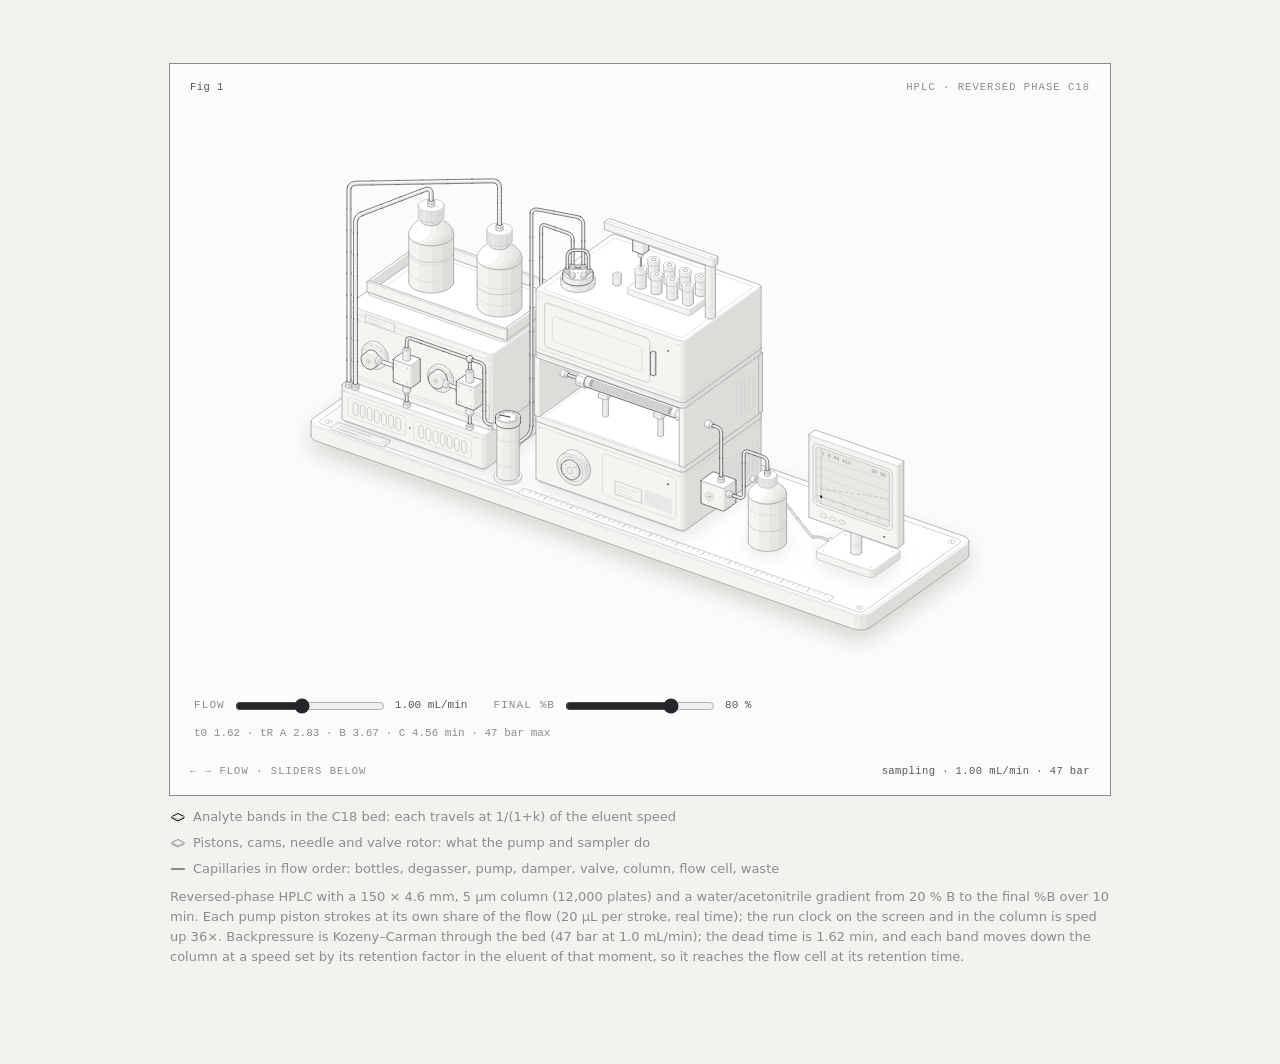
==== hplc/hplc-light.html @ 2ac28806 "Add isometric HPLC figure built with anatomy kit Co-Authored-By: Claude Sonnet 5.5 <noreply@anthropi" ====
<!doctype html><html lang="en"><head><meta charset="utf-8"><meta name="viewport" content="width=device-width, initial-scale=1"><title>HPLC system</title><style>
.iso{
  --anatomy-page:#0b0b0b;--anatomy-card:#131313;--anatomy-text:#a3a3a3;--anatomy-strong:#e6e6e6;--anatomy-muted:#6e6e6e;
  --anatomy-paper:#131313;--anatomy-face:#1b1b1b;--anatomy-top:#1c1c1c;
  --anatomy-shade-0:#0f0f0f;--anatomy-shade-1:#121212;--anatomy-shade-2:#151515;--anatomy-shade-3:#181818;
  --anatomy-lit-top:#262626;--anatomy-lit-shade:#1d1d1d;
  --anatomy-hi:#d4d4d4;--anatomy-mid:#6a6a6a;--anatomy-lo:#3e3e3e;--anatomy-faint:#2a2a2a;--anatomy-lit:#ffffff;
  --anatomy-halo:#050505;--anatomy-halo-opacity:.9;--anatomy-dot:#e6e6e6;
  --anatomy-red:#ff6b6b;--anatomy-green:#6be0a0;--anatomy-blue:#6b9bff;
  --anatomy-weight:.6px;--anatomy-ease:cubic-bezier(.32,.72,0,1);
  --anatomy-mono:ui-monospace,"SF Mono",Menlo,Consolas,monospace;
  --anatomy-lift:inset 0 1px 0 0 #ffffff0a,inset 0 0 0 1px #ffffff06,0 0 0 1px #00000026,0 1px 1px -.5px #00000014,0 3px 3px -1.5px #00000014,0 6px 6px -3px #00000014,0 12px 12px -6px #00000014;
}
.iso[data-theme="light"]{
  --anatomy-page:#f2f2ef;--anatomy-card:#fbfbfa;--anatomy-text:#57575a;--anatomy-strong:#18181a;--anatomy-muted:#8c8c90;
  --anatomy-paper:#fbfbfa;--anatomy-face:#ffffff;--anatomy-top:#ffffff;
  --anatomy-shade-0:#dcdcd9;--anatomy-shade-1:#e5e5e2;--anatomy-shade-2:#ededea;--anatomy-shade-3:#f4f4f1;
  --anatomy-lit-top:#ffffff;--anatomy-lit-shade:#eeeeeb;
  --anatomy-hi:#26262a;--anatomy-mid:#8a8a8f;--anatomy-lo:#b4b4b8;--anatomy-faint:#d4d4d6;--anatomy-lit:#000000;
  --anatomy-halo:#8a8a80;--anatomy-halo-opacity:.32;--anatomy-dot:#3a3a3e;
  --anatomy-red:#e5484d;--anatomy-green:#30a46c;--anatomy-blue:#3e63dd;
  --anatomy-lift:inset 0 1px 0 0 #ffffff,0 0 0 1px #0000000f,0 1px 1px -.5px #0000000a,0 3px 3px -1.5px #0000000a,0 6px 6px -3px #0000000a,0 12px 12px -6px #0000000a;
}
.iso-svg{display:block;width:100%;height:auto;overflow:visible}
.iso-svg path,.iso-svg circle{vector-effect:non-scaling-stroke}
.iso-fill{fill:var(--anatomy-paper);stroke:none}
.iso-solid[data-lit]>.iso-fill{fill:var(--anatomy-face)}
.iso-shade,.iso-top{stroke:none}
.iso-shade[data-shade="0"]{fill:var(--anatomy-shade-0)}
.iso-shade[data-shade="1"]{fill:var(--anatomy-shade-1)}
.iso-shade[data-shade="2"]{fill:var(--anatomy-shade-2)}
.iso-shade[data-shade="3"]{fill:var(--anatomy-shade-3)}
.iso-top{fill:var(--anatomy-top)}
.iso-solid[data-lit]>.iso-top{fill:var(--anatomy-lit-top)}
.iso-solid[data-lit]>.iso-shade{fill:var(--anatomy-lit-shade)}
.iso-solid[data-seamless]>.iso-shade,.iso-solid[data-seamless]>.iso-top{stroke-width:.4;stroke-linejoin:round}
.iso-solid[data-seamless]>.iso-shade[data-shade="0"]{stroke:var(--anatomy-shade-0)}
.iso-solid[data-seamless]>.iso-shade[data-shade="1"]{stroke:var(--anatomy-shade-1)}
.iso-solid[data-seamless]>.iso-shade[data-shade="2"]{stroke:var(--anatomy-shade-2)}
.iso-solid[data-seamless]>.iso-shade[data-shade="3"]{stroke:var(--anatomy-shade-3)}
.iso-solid[data-seamless]>.iso-top{stroke:var(--anatomy-top)}
.iso-solid[data-seamless][data-lit]>.iso-top{stroke:var(--anatomy-lit-top)}
.iso-solid[data-seamless][data-lit]>.iso-shade{stroke:var(--anatomy-lit-shade)}
.iso-solid[data-lit]>.iso-edge{stroke:var(--anatomy-lit)}
.iso-halo{fill:var(--anatomy-halo);stroke:none;filter:blur(9px);opacity:var(--anatomy-halo-opacity);transform:translateY(3px)}
.iso-line{fill:none;stroke:var(--anatomy-lo);stroke-width:var(--anatomy-weight);stroke-linecap:round;stroke-linejoin:round}
.iso-line[data-tone="hi"]{stroke:var(--anatomy-hi)}
.iso-line[data-tone="mid"]{stroke:var(--anatomy-mid)}
.iso-line[data-tone="lo"]{stroke:var(--anatomy-lo)}
.iso-line[data-tone="faint"]{stroke:var(--anatomy-faint)}
.iso-line[data-tone="lit"]{stroke:var(--anatomy-lit)}
.iso-line[data-tone="red"]{stroke:var(--anatomy-red)}
.iso-line[data-tone="green"]{stroke:var(--anatomy-green)}
.iso-line[data-tone="blue"]{stroke:var(--anatomy-blue)}
.iso-line[data-dotted]{stroke-dasharray:.01 3.5;stroke-width:1}
.iso-line[data-dashed]{stroke-dasharray:3 3}
.iso-line[data-flow]{stroke-dasharray:2 6}
.iso-wire-end{fill:var(--anatomy-paper);stroke:var(--anatomy-lo);stroke-width:var(--anatomy-weight)}
.iso-wire[data-tone="hi"] .iso-wire-end{stroke:var(--anatomy-hi)}
.iso-wire[data-tone="mid"] .iso-wire-end{stroke:var(--anatomy-mid)}
.iso-wire[data-tone="faint"] .iso-wire-end{stroke:var(--anatomy-faint)}
.iso-wire[data-tone="lit"] .iso-wire-end{stroke:var(--anatomy-lit)}
.iso-dots circle{fill:var(--anatomy-dot);stroke:none;opacity:.32}
.iso-dots[data-tone="hi"] circle{opacity:.85}
.iso-dots[data-tone="mid"] circle{opacity:.45}
.iso-dots[data-tone="lo"] circle{opacity:.22}
.iso-dots[data-tone="faint"] circle{opacity:.12}
.iso-face-text{fill:var(--anatomy-mid);font-family:var(--anatomy-mono);letter-spacing:.04em}
.iso-face-text[data-tone="hi"]{fill:var(--anatomy-hi)}
.iso-face-text[data-tone="lo"]{fill:var(--anatomy-lo)}
.iso-face-text[data-tone="faint"]{fill:var(--anatomy-faint)}
.tb-body{fill:var(--anatomy-shade-2);stroke:none}
.tb-shine{fill:var(--anatomy-top);stroke:none}
.tb-shade{fill:var(--anatomy-shade-0);stroke:none}
.tb-ring{fill:none;stroke:var(--anatomy-lo);stroke-width:.45;stroke-linecap:butt;stroke-linejoin:round}
.tb-ring[data-tone="mid"]{stroke:var(--anatomy-mid)}
.tb-ring[data-tone="faint"]{stroke:var(--anatomy-faint)}
.tb-ring[data-tone="hi"]{stroke:var(--anatomy-hi)}
@keyframes iso-flow{to{stroke-dashoffset:-32}}
@keyframes iso-pulse{0%,100%{opacity:.18}12%{opacity:1}40%{opacity:.18}}
.iso-line[data-flow]{animation:iso-flow 1600ms linear infinite}
.iso-dots circle[data-pulse]{animation:iso-pulse 1600ms steps(1,end) infinite;animation-delay:var(--pulse-at,0ms)}
.iso-figure{margin:32px 0 36px}
.iso-plate{position:relative;padding:52px 24px;border-radius:0;background:var(--anatomy-card);box-shadow:0 0 0 1px var(--anatomy-mid);--anatomy-paper:var(--anatomy-card)}
.iso-plate-corners{position:absolute;inset:18px 20px;pointer-events:none}
.iso-plate-corner{position:absolute;color:var(--anatomy-muted);font-family:var(--anatomy-mono);font-size:10.5px;line-height:1;letter-spacing:.04em;white-space:nowrap}
.iso-plate-corner[data-corner="fig"]{top:0;left:0;color:var(--anatomy-text)}
.iso-plate-corner[data-corner="title"]{top:0;right:0;text-transform:uppercase;letter-spacing:.1em}
.iso-plate-corner[data-corner="hint"]{bottom:0;left:0;text-transform:uppercase;letter-spacing:.1em}
.iso-plate-corner[data-corner="readout"]{right:0;bottom:0;color:var(--anatomy-text);font-variant-numeric:tabular-nums}
.iso-plate .iso-svg{margin:0 auto}
.iso-legend{display:grid;gap:8px;margin-top:12px;color:var(--anatomy-muted);font-size:13px;line-height:1.55}
.iso-keys{display:flex;flex-wrap:wrap;gap:6px 18px}
.iso-key{display:inline-flex;align-items:center;gap:7px}
.iso-swatch{width:16px;height:10px;flex:none;overflow:visible}
.iso-swatch path{fill:none;stroke:var(--anatomy-hi);stroke-width:1;vector-effect:non-scaling-stroke;stroke-linejoin:round;stroke-linecap:round}
.iso-swatch[data-mark="raised"] path,.iso-swatch[data-mark="flat"] path{stroke:var(--anatomy-mid)}
.iso-swatch[data-mark="lit"] path{stroke:var(--anatomy-lit)}
.iso-swatch[data-mark="dim"] path{stroke:var(--anatomy-lo)}
.iso-swatch[data-mark="dotted"] path{stroke-dasharray:.01 3;stroke-width:1.4}
.iso-swatch[data-mark="dashed"] path{stroke-dasharray:3 2.5}
.iso-swatch[data-mark="red"] path{stroke:var(--anatomy-red)}
.iso-swatch[data-mark="green"] path{stroke:var(--anatomy-green)}
.iso-swatch[data-mark="blue"] path{stroke:var(--anatomy-blue)}
.iso-swatch-crease{stroke:var(--anatomy-lo)!important}
@media (max-width:560px){.iso-plate{padding:48px 12px 70px}.iso-plate-corner[data-corner="hint"]{bottom:18px}}
@media (prefers-reduced-motion:reduce){.iso-line[data-flow],.iso-dots circle[data-pulse]{animation:none}}

*{box-sizing:border-box}
html{color-scheme:dark}
body[data-theme="light"]{color-scheme:light}
body{margin:0;background:var(--anatomy-page);color:var(--anatomy-text);font:14px/1.6 ui-sans-serif,system-ui,-apple-system,"Segoe UI",sans-serif;-webkit-font-smoothing:antialiased}
.iso-page{width:min(940px,100% - 32px);margin:64px auto 96px}
</style></head><body class="iso" data-theme="light"><main class="iso-page"><style>.iso{--hp-lcd:#0a0a0a;--hp-bed:#0d0d0d}
.iso[data-theme="light"]{--hp-lcd:#e8e8e5;--hp-bed:#d6d6d3}
.hp-bed{fill:var(--hp-bed);stroke:none}
.hp-frit{fill:var(--anatomy-mid);opacity:.55;stroke:none}
.hp-band{fill:var(--anatomy-lit);stroke:var(--anatomy-lit);stroke-width:.4;stroke-linejoin:round}
.hp-lcd{fill:var(--hp-lcd);stroke:none}
.hp-trace{stroke-width:.75}
.hp-pen{fill:var(--anatomy-hi)}
.hp-lcd-text{fill:var(--anatomy-mid);font-family:var(--anatomy-mono);letter-spacing:.02em}
.hp-stage{touch-action:pan-y;border-radius:2px}
.hp-stage:focus-visible{outline:1px solid var(--anatomy-muted);outline-offset:6px}
.hp-controls{display:flex;flex-wrap:wrap;align-items:center;gap:10px 26px;margin:18px 0 0;font-family:var(--anatomy-mono);font-size:11px;color:var(--anatomy-text);font-variant-numeric:tabular-nums}
.hp-ctl{display:inline-flex;align-items:center;gap:10px}
.hp-ctl-name{text-transform:uppercase;letter-spacing:.1em;color:var(--anatomy-muted)}
.hp-ctl input{width:150px;accent-color:var(--anatomy-hi);margin:0}
.hp-ctl output{min-width:9ch}
.hp-method{color:var(--anatomy-muted)}
.hp-live{position:absolute;width:1px;height:1px;overflow:hidden;clip:rect(0 0 0 0);white-space:nowrap}
@media (max-width:560px){.hp-controls{gap:8px 14px}.hp-ctl input{width:120px}}
@media (max-width:560px){.hp-stage{overflow:hidden;margin:0 -12px}.iso-plate .hp-stage>svg{width:118%;max-width:none;margin:0 0 0 -9%}}
.hp-groove{fill:var(--anatomy-shade-0)}
</style><figure class="iso-figure"><div class="iso-plate"><div class="iso-plate-corners" aria-hidden="true"><span class="iso-plate-corner" data-corner="fig">Fig 1</span><span class="iso-plate-corner" data-corner="title">HPLC · reversed phase C18</span><span class="iso-plate-corner" data-corner="hint">← → flow · sliders below</span><span class="iso-plate-corner" data-corner="readout" data-readout>1.00 mL/min · 47 bar · 20 %B</span></div><div class="iso-stage hp-stage" tabindex="0" role="slider" aria-label="HPLC system. Left and right arrow keys change the pump flow; Shift for bigger steps, Home and End for the limits." aria-valuemin="0.2" aria-valuemax="2" aria-valuenow="1" aria-valuetext="Flow 1.00 mL/min, 47 bar, peaks at 2.83, 3.67, 4.56 min"><svg xmlns="http://www.w3.org/2000/svg" class="iso-svg" viewBox="0 0 760 480" role="img" aria-label="A high-performance liquid chromatograph on a bench, in two stacks. Left: two solvent bottles on a tray feed a vacuum degasser, which feeds a binary pump whose two pistons are driven by eccentric cams; their outlets meet in a tee and pass a pulse damper with a pressure gauge. Right: an autosampler with a vial rack, a needle on a gantry and a six-port injection valve with its sample loop; below it an open column oven holding a C18 column whose packed bed and frits show through a cut-away window; below that a UV detector with its lamp and a flow cell, and a waste bottle. A control panel shows the chromatogram as it is recorded."><defs><clipPath id="hp-needle-cut"><rect data-part="cut" x="-2000" y="-2000" width="4000" height="0"/></clipPath></defs><path class="iso-halo" d="M99.8 266.5L100.1 265.4L100.8 264.4L101.8 263.4L183.4 205.2L184.8 204.4L186.5 203.7L188.4 203.3L190.4 203L192.6 202.9L194.7 203L196.7 203.3L198.6 203.9L655.5 363.8L657.1 364.5L658.4 365.4L659.4 366.3L660 367.4L660.2 368.4L660.2 380.3L659.9 381.3L659.2 382.4L658.2 383.3L576.6 441.5L575.2 442.3L573.5 443L571.6 443.5L569.6 443.8L567.4 443.9L565.3 443.7L563.3 443.4L561.4 442.9L104.5 282.9L102.9 282.2L101.6 281.4L100.6 280.4L100 279.4L99.8 278.3Z"/><g class="iso-solid"><path class="iso-fill" d="M185.4 230.1L185.6 228.8L186.2 227.7L187.4 226.6L189 225.7L191 225L193.3 224.5L195.7 224.3L198.1 224.3L200.5 224.7L202.6 225.2L204.5 226.1L205.9 227L206.8 228.2L207.3 229.4L207.3 231.3L207.2 232.5L206.5 233.7L205.3 234.8L203.7 235.7L201.7 236.4L199.4 236.9L197 237.1L194.6 237L192.2 236.7L190.1 236.1L188.2 235.3L186.8 234.3L185.9 233.2L185.4 232Z"/><path class="iso-shade" data-shade="0" d="M205.3 234.8L203.7 235.7L203.7 233.8L205.3 232.9ZM203.7 235.7L201.7 236.4L201.7 234.5L203.7 233.8ZM207.3 231.3L207.2 232.5L207.2 230.6L207.3 229.4ZM207.2 232.5L206.5 233.7L206.5 231.8L207.2 230.6ZM206.5 233.7L205.3 234.8L205.3 232.9L206.5 231.8Z"/><path class="iso-shade" data-shade="1" d="M201.7 236.4L199.4 236.9L199.4 235L201.7 234.5ZM199.4 236.9L197 237.1L197 235.2L199.4 235Z"/><path class="iso-shade" data-shade="2" d="M197 237.1L194.6 237L194.6 235.1L197 235.2ZM194.6 237L192.2 236.7L192.2 234.8L194.6 235.1ZM192.2 236.7L190.1 236.1L190.1 234.2L192.2 234.8Z"/><path class="iso-shade" data-shade="3" d="M190.1 236.1L188.2 235.3L188.2 233.4L190.1 234.2ZM188.2 235.3L186.8 234.3L186.8 232.4L188.2 233.4ZM186.8 234.3L185.9 233.2L185.9 231.3L186.8 232.4ZM185.9 233.2L185.4 232L185.4 230.1L185.9 231.3Z"/><path class="iso-top" d="M205.3 232.9L203.7 233.8L201.7 234.5L199.4 235L197 235.2L194.6 235.1L192.2 234.8L190.1 234.2L188.2 233.4L186.8 232.4L185.9 231.3L185.4 230.1L185.6 228.8L186.2 227.7L187.4 226.6L189 225.7L191 225L193.3 224.5L195.7 224.3L198.1 224.3L200.5 224.7L202.6 225.2L204.5 226.1L205.9 227L206.8 228.2L207.3 229.4L207.2 230.6L206.5 231.8Z"/><path class="iso-line iso-crease" data-tone="faint" d="M207.3 229.4L207.2 230.6L206.5 231.8L205.3 232.9L203.7 233.8L201.7 234.5L199.4 235L197 235.2L194.6 235.1L192.2 234.8L190.1 234.2L188.2 233.4L186.8 232.4L185.9 231.3L185.4 230.1"/><path class="iso-line iso-edge" data-tone="lo" d="M185.4 230.1L185.6 228.8L186.2 227.7L187.4 226.6L189 225.7L191 225L193.3 224.5L195.7 224.3L198.1 224.3L200.5 224.7L202.6 225.2L204.5 226.1L205.9 227L206.8 228.2L207.3 229.4M207.3 231.3L207.2 232.5L206.5 233.7L205.3 234.8L203.7 235.7L201.7 236.4L199.4 236.9L197 237.1L194.6 237L192.2 236.7L190.1 236.1L188.2 235.3L186.8 234.3L185.9 233.2L185.4 232M185.4 230.1L185.4 232M207.3 229.4L207.3 231.3"/></g><g class="iso-solid"><path class="iso-fill" d="M188.2 226L188.3 225L188.8 224.2L189.6 223.3L190.9 222.7L192.3 222.1L194 221.8L195.8 221.6L197.7 221.7L199.4 221.9L201.1 222.3L202.4 222.9L203.5 223.7L204.2 224.5L204.5 225.4L204.5 229.5L204.5 230.4L204 231.3L203.1 232.1L201.9 232.8L200.4 233.3L198.7 233.7L196.9 233.8L195 233.8L193.3 233.5L191.7 233.1L190.3 232.5L189.2 231.7L188.5 230.9L188.2 230Z"/><path class="iso-shade" data-shade="0" d="M203.1 232.1L201.9 232.8L201.9 228.7L203.1 228.1ZM201.9 232.8L200.4 233.3L200.4 229.3L201.9 228.7ZM204.5 229.5L204.5 230.4L204.5 226.4L204.5 225.4ZM204.5 230.4L204 231.3L204 227.2L204.5 226.4ZM204 231.3L203.1 232.1L203.1 228.1L204 227.2Z"/><path class="iso-shade" data-shade="1" d="M200.4 233.3L198.7 233.7L198.7 229.6L200.4 229.3ZM198.7 233.7L196.9 233.8L196.9 229.8L198.7 229.6Z"/><path class="iso-shade" data-shade="2" d="M196.9 233.8L195 233.8L195 229.7L196.9 229.8ZM195 233.8L193.3 233.5L193.3 229.5L195 229.7ZM193.3 233.5L191.7 233.1L191.7 229.1L193.3 229.5Z"/><path class="iso-shade" data-shade="3" d="M191.7 233.1L190.3 232.5L190.3 228.4L191.7 229.1ZM190.3 232.5L189.2 231.7L189.2 227.7L190.3 228.4ZM189.2 231.7L188.5 230.9L188.5 226.9L189.2 227.7ZM188.5 230.9L188.2 230L188.2 226L188.5 226.9Z"/><path class="iso-top" d="M203.1 228.1L201.9 228.7L200.4 229.3L198.7 229.6L196.9 229.8L195 229.7L193.3 229.5L191.7 229.1L190.3 228.4L189.2 227.7L188.5 226.9L188.2 226L188.3 225L188.8 224.2L189.6 223.3L190.9 222.7L192.3 222.1L194 221.8L195.8 221.6L197.7 221.7L199.4 221.9L201.1 222.3L202.4 222.9L203.5 223.7L204.2 224.5L204.5 225.4L204.5 226.4L204 227.2Z"/><path class="iso-line iso-crease" data-tone="faint" d="M204.5 225.4L204.5 226.4L204 227.2L203.1 228.1L201.9 228.7L200.4 229.3L198.7 229.6L196.9 229.8L195 229.7L193.3 229.5L191.7 229.1L190.3 228.4L189.2 227.7L188.5 226.9L188.2 226"/><path class="iso-line iso-edge" data-tone="mid" d="M188.2 226L188.3 225L188.8 224.2L189.6 223.3L190.9 222.7L192.3 222.1L194 221.8L195.8 221.6L197.7 221.7L199.4 221.9L201.1 222.3L202.4 222.9L203.5 223.7L204.2 224.5L204.5 225.4M204.5 229.5L204.5 230.4L204 231.3L203.1 232.1L201.9 232.8L200.4 233.3L198.7 233.7L196.9 233.8L195 233.8L193.3 233.5L191.7 233.1L190.3 232.5L189.2 231.7L188.5 230.9L188.2 230M188.2 226L188.2 230M204.5 225.4L204.5 229.5"/></g><g class="iso-solid"><path class="iso-fill" d="M122.7 274.9L122.8 273.6L123.5 272.5L124.7 271.4L126.3 270.5L128.3 269.7L130.5 269.3L132.9 269.1L135.4 269.1L137.7 269.5L139.9 270L141.7 270.8L143.2 271.8L144.1 273L144.5 274.2L144.5 276.1L144.4 277.3L143.8 278.5L142.6 279.5L141 280.5L139 281.2L136.7 281.7L134.3 281.9L131.9 281.8L129.5 281.5L127.4 280.9L125.5 280.1L124.1 279.1L123.1 278L122.7 276.8Z"/><path class="iso-shade" data-shade="0" d="M142.6 279.5L141 280.5L141 278.6L142.6 277.7ZM141 280.5L139 281.2L139 279.3L141 278.6ZM144.5 276.1L144.4 277.3L144.4 275.4L144.5 274.2ZM144.4 277.3L143.8 278.5L143.8 276.6L144.4 275.4ZM143.8 278.5L142.6 279.5L142.6 277.7L143.8 276.6Z"/><path class="iso-shade" data-shade="1" d="M139 281.2L136.7 281.7L136.7 279.8L139 279.3ZM136.7 281.7L134.3 281.9L134.3 280L136.7 279.8Z"/><path class="iso-shade" data-shade="2" d="M134.3 281.9L131.9 281.8L131.9 279.9L134.3 280ZM131.9 281.8L129.5 281.5L129.5 279.6L131.9 279.9ZM129.5 281.5L127.4 280.9L127.4 279L129.5 279.6Z"/><path class="iso-shade" data-shade="3" d="M127.4 280.9L125.5 280.1L125.5 278.2L127.4 279ZM125.5 280.1L124.1 279.1L124.1 277.2L125.5 278.2ZM124.1 279.1L123.1 278L123.1 276.1L124.1 277.2ZM123.1 278L122.7 276.8L122.7 274.9L123.1 276.1Z"/><path class="iso-top" d="M142.6 277.7L141 278.6L139 279.3L136.7 279.8L134.3 280L131.9 279.9L129.5 279.6L127.4 279L125.5 278.2L124.1 277.2L123.1 276.1L122.7 274.9L122.8 273.6L123.5 272.5L124.7 271.4L126.3 270.5L128.3 269.7L130.5 269.3L132.9 269.1L135.4 269.1L137.7 269.5L139.9 270L141.7 270.8L143.2 271.8L144.1 273L144.5 274.2L144.4 275.4L143.8 276.6Z"/><path class="iso-line iso-crease" data-tone="faint" d="M144.5 274.2L144.4 275.4L143.8 276.6L142.6 277.7L141 278.6L139 279.3L136.7 279.8L134.3 280L131.9 279.9L129.5 279.6L127.4 279L125.5 278.2L124.1 277.2L123.1 276.1L122.7 274.9"/><path class="iso-line iso-edge" data-tone="lo" d="M122.7 274.9L122.8 273.6L123.5 272.5L124.7 271.4L126.3 270.5L128.3 269.7L130.5 269.3L132.9 269.1L135.4 269.1L137.7 269.5L139.9 270L141.7 270.8L143.2 271.8L144.1 273L144.5 274.2M144.5 276.1L144.4 277.3L143.8 278.5L142.6 279.5L141 280.5L139 281.2L136.7 281.7L134.3 281.9L131.9 281.8L129.5 281.5L127.4 280.9L125.5 280.1L124.1 279.1L123.1 278L122.7 276.8M122.7 274.9L122.7 276.8M144.5 274.2L144.5 276.1"/></g><g class="iso-solid"><path class="iso-fill" d="M125.4 270.7L125.5 269.8L126 268.9L126.9 268.1L128.1 267.5L129.6 266.9L131.3 266.6L133.1 266.4L135 266.4L136.7 266.7L138.3 267.1L139.7 267.7L140.8 268.5L141.5 269.3L141.8 270.2L141.8 274.3L141.7 275.2L141.2 276.1L140.3 276.9L139.1 277.6L137.6 278.1L135.9 278.5L134.1 278.6L132.3 278.6L130.5 278.3L128.9 277.9L127.5 277.3L126.5 276.5L125.8 275.7L125.4 274.8Z"/><path class="iso-shade" data-shade="0" d="M140.3 276.9L139.1 277.6L139.1 273.5L140.3 272.8ZM139.1 277.6L137.6 278.1L137.6 274.1L139.1 273.5ZM141.8 274.3L141.7 275.2L141.7 271.2L141.8 270.2ZM141.7 275.2L141.2 276.1L141.2 272L141.7 271.2ZM141.2 276.1L140.3 276.9L140.3 272.8L141.2 272Z"/><path class="iso-shade" data-shade="1" d="M137.6 278.1L135.9 278.5L135.9 274.4L137.6 274.1ZM135.9 278.5L134.1 278.6L134.1 274.6L135.9 274.4Z"/><path class="iso-shade" data-shade="2" d="M134.1 278.6L132.3 278.6L132.3 274.5L134.1 274.6ZM132.3 278.6L130.5 278.3L130.5 274.3L132.3 274.5ZM130.5 278.3L128.9 277.9L128.9 273.9L130.5 274.3Z"/><path class="iso-shade" data-shade="3" d="M128.9 277.9L127.5 277.3L127.5 273.2L128.9 273.9ZM127.5 277.3L126.5 276.5L126.5 272.5L127.5 273.2ZM126.5 276.5L125.8 275.7L125.8 271.7L126.5 272.5ZM125.8 275.7L125.4 274.8L125.4 270.7L125.8 271.7Z"/><path class="iso-top" d="M140.3 272.8L139.1 273.5L137.6 274.1L135.9 274.4L134.1 274.6L132.3 274.5L130.5 274.3L128.9 273.9L127.5 273.2L126.5 272.5L125.8 271.7L125.4 270.7L125.5 269.8L126 268.9L126.9 268.1L128.1 267.5L129.6 266.9L131.3 266.6L133.1 266.4L135 266.4L136.7 266.7L138.3 267.1L139.7 267.7L140.8 268.5L141.5 269.3L141.8 270.2L141.7 271.2L141.2 272Z"/><path class="iso-line iso-crease" data-tone="faint" d="M141.8 270.2L141.7 271.2L141.2 272L140.3 272.8L139.1 273.5L137.6 274.1L135.9 274.4L134.1 274.6L132.3 274.5L130.5 274.3L128.9 273.9L127.5 273.2L126.5 272.5L125.8 271.7L125.4 270.7"/><path class="iso-line iso-edge" data-tone="mid" d="M125.4 270.7L125.5 269.8L126 268.9L126.9 268.1L128.1 267.5L129.6 266.9L131.3 266.6L133.1 266.4L135 266.4L136.7 266.7L138.3 267.1L139.7 267.7L140.8 268.5L141.5 269.3L141.8 270.2M141.8 274.3L141.7 275.2L141.2 276.1L140.3 276.9L139.1 277.6L137.6 278.1L135.9 278.5L134.1 278.6L132.3 278.6L130.5 278.3L128.9 277.9L127.5 277.3L126.5 276.5L125.8 275.7L125.4 274.8M125.4 270.7L125.4 274.8M141.8 270.2L141.8 274.3"/></g><g class="iso-solid"><path class="iso-fill" d="M400.4 305.3L400.6 304.1L401.2 302.9L402.4 301.9L404 300.9L406 300.2L408.3 299.8L410.7 299.5L413.1 299.6L415.5 299.9L417.6 300.5L419.5 301.3L420.9 302.3L421.9 303.5L422.3 304.7L422.3 306.6L422.2 307.8L421.5 309L420.3 310L418.7 310.9L416.7 311.7L414.5 312.1L412 312.3L409.6 312.3L407.2 312L405.1 311.4L403.3 310.6L401.8 309.6L400.9 308.4L400.4 307.2Z"/><path class="iso-shade" data-shade="0" d="M420.3 310L418.7 310.9L418.7 309.1L420.3 308.1ZM418.7 310.9L416.7 311.7L416.7 309.8L418.7 309.1ZM422.3 306.6L422.2 307.8L422.2 305.9L422.3 304.7ZM422.2 307.8L421.5 309L421.5 307.1L422.2 305.9ZM421.5 309L420.3 310L420.3 308.1L421.5 307.1Z"/><path class="iso-shade" data-shade="1" d="M416.7 311.7L414.5 312.1L414.5 310.2L416.7 309.8ZM414.5 312.1L412 312.3L412 310.5L414.5 310.2Z"/><path class="iso-shade" data-shade="2" d="M412 312.3L409.6 312.3L409.6 310.4L412 310.5ZM409.6 312.3L407.2 312L407.2 310.1L409.6 310.4ZM407.2 312L405.1 311.4L405.1 309.5L407.2 310.1Z"/><path class="iso-shade" data-shade="3" d="M405.1 311.4L403.3 310.6L403.3 308.7L405.1 309.5ZM403.3 310.6L401.8 309.6L401.8 307.7L403.3 308.7ZM401.8 309.6L400.9 308.4L400.9 306.5L401.8 307.7ZM400.9 308.4L400.4 307.2L400.4 305.3L400.9 306.5Z"/><path class="iso-top" d="M420.3 308.1L418.7 309.1L416.7 309.8L414.5 310.2L412 310.5L409.6 310.4L407.2 310.1L405.1 309.5L403.3 308.7L401.8 307.7L400.9 306.5L400.4 305.3L400.6 304.1L401.2 302.9L402.4 301.9L404 300.9L406 300.2L408.3 299.8L410.7 299.5L413.1 299.6L415.5 299.9L417.6 300.5L419.5 301.3L420.9 302.3L421.9 303.5L422.3 304.7L422.2 305.9L421.5 307.1Z"/><path class="iso-line iso-crease" data-tone="faint" d="M422.3 304.7L422.2 305.9L421.5 307.1L420.3 308.1L418.7 309.1L416.7 309.8L414.5 310.2L412 310.5L409.6 310.4L407.2 310.1L405.1 309.5L403.3 308.7L401.8 307.7L400.9 306.5L400.4 305.3"/><path class="iso-line iso-edge" data-tone="lo" d="M400.4 305.3L400.6 304.1L401.2 302.9L402.4 301.9L404 300.9L406 300.2L408.3 299.8L410.7 299.5L413.1 299.6L415.5 299.9L417.6 300.5L419.5 301.3L420.9 302.3L421.9 303.5L422.3 304.7M422.3 306.6L422.2 307.8L421.5 309L420.3 310L418.7 310.9L416.7 311.7L414.5 312.1L412 312.3L409.6 312.3L407.2 312L405.1 311.4L403.3 310.6L401.8 309.6L400.9 308.4L400.4 307.2M400.4 305.3L400.4 307.2M422.3 304.7L422.3 306.6"/></g><g class="iso-solid"><path class="iso-fill" d="M403.2 301.2L403.3 300.3L403.8 299.4L404.6 298.6L405.9 297.9L407.4 297.4L409 297L410.9 296.9L412.7 296.9L414.5 297.2L416.1 297.6L417.4 298.2L418.5 299L419.2 299.8L419.6 300.7L419.6 304.7L419.5 305.7L419 306.5L418.1 307.4L416.9 308L415.4 308.6L413.7 308.9L411.9 309.1L410 309L408.3 308.8L406.7 308.4L405.3 307.7L404.2 307L403.5 306.2L403.2 305.3Z"/><path class="iso-shade" data-shade="0" d="M418.1 307.4L416.9 308L416.9 304L418.1 303.3ZM416.9 308L415.4 308.6L415.4 304.5L416.9 304ZM419.6 304.7L419.5 305.7L419.5 301.6L419.6 300.7ZM419.5 305.7L419 306.5L419 302.5L419.5 301.6ZM419 306.5L418.1 307.4L418.1 303.3L419 302.5Z"/><path class="iso-shade" data-shade="1" d="M415.4 308.6L413.7 308.9L413.7 304.9L415.4 304.5ZM413.7 308.9L411.9 309.1L411.9 305.1L413.7 304.9Z"/><path class="iso-shade" data-shade="2" d="M411.9 309.1L410 309L410 305L411.9 305.1ZM410 309L408.3 308.8L408.3 304.8L410 305ZM408.3 308.8L406.7 308.4L406.7 304.3L408.3 304.8Z"/><path class="iso-shade" data-shade="3" d="M406.7 308.4L405.3 307.7L405.3 303.7L406.7 304.3ZM405.3 307.7L404.2 307L404.2 303L405.3 303.7ZM404.2 307L403.5 306.2L403.5 302.1L404.2 303ZM403.5 306.2L403.2 305.3L403.2 301.2L403.5 302.1Z"/><path class="iso-top" d="M418.1 303.3L416.9 304L415.4 304.5L413.7 304.9L411.9 305.1L410 305L408.3 304.8L406.7 304.3L405.3 303.7L404.2 303L403.5 302.1L403.2 301.2L403.3 300.3L403.8 299.4L404.6 298.6L405.9 297.9L407.4 297.4L409 297L410.9 296.9L412.7 296.9L414.5 297.2L416.1 297.6L417.4 298.2L418.5 299L419.2 299.8L419.6 300.7L419.5 301.6L419 302.5Z"/><path class="iso-line iso-crease" data-tone="faint" d="M419.6 300.7L419.5 301.6L419 302.5L418.1 303.3L416.9 304L415.4 304.5L413.7 304.9L411.9 305.1L410 305L408.3 304.8L406.7 304.3L405.3 303.7L404.2 303L403.5 302.1L403.2 301.2"/><path class="iso-line iso-edge" data-tone="mid" d="M403.2 301.2L403.3 300.3L403.8 299.4L404.6 298.6L405.9 297.9L407.4 297.4L409 297L410.9 296.9L412.7 296.9L414.5 297.2L416.1 297.6L417.4 298.2L418.5 299L419.2 299.8L419.6 300.7M419.6 304.7L419.5 305.7L419 306.5L418.1 307.4L416.9 308L415.4 308.6L413.7 308.9L411.9 309.1L410 309L408.3 308.8L406.7 308.4L405.3 307.7L404.2 307L403.5 306.2L403.2 305.3M403.2 301.2L403.2 305.3M419.6 300.7L419.6 304.7"/></g><g class="iso-solid"><path class="iso-fill" d="M337.7 350.1L337.8 348.9L338.5 347.7L339.7 346.7L341.3 345.7L343.3 345L345.5 344.5L348 344.3L350.4 344.4L352.8 344.7L354.9 345.3L356.7 346.1L358.2 347.1L359.1 348.2L359.6 349.5L359.6 351.3L359.4 352.6L358.8 353.7L357.6 354.8L356 355.7L354 356.5L351.7 356.9L349.3 357.1L346.9 357.1L344.5 356.8L342.4 356.2L340.5 355.4L339.1 354.4L338.1 353.2L337.7 352Z"/><path class="iso-shade" data-shade="0" d="M357.6 354.8L356 355.7L356 353.8L357.6 352.9ZM356 355.7L354 356.5L354 354.6L356 353.8ZM359.6 351.3L359.4 352.6L359.4 350.7L359.6 349.5ZM359.4 352.6L358.8 353.7L358.8 351.9L359.4 350.7ZM358.8 353.7L357.6 354.8L357.6 352.9L358.8 351.9Z"/><path class="iso-shade" data-shade="1" d="M354 356.5L351.7 356.9L351.7 355L354 354.6ZM351.7 356.9L349.3 357.1L349.3 355.2L351.7 355Z"/><path class="iso-shade" data-shade="2" d="M349.3 357.1L346.9 357.1L346.9 355.2L349.3 355.2ZM346.9 357.1L344.5 356.8L344.5 354.9L346.9 355.2ZM344.5 356.8L342.4 356.2L342.4 354.3L344.5 354.9Z"/><path class="iso-shade" data-shade="3" d="M342.4 356.2L340.5 355.4L340.5 353.5L342.4 354.3ZM340.5 355.4L339.1 354.4L339.1 352.5L340.5 353.5ZM339.1 354.4L338.1 353.2L338.1 351.3L339.1 352.5ZM338.1 353.2L337.7 352L337.7 350.1L338.1 351.3Z"/><path class="iso-top" d="M357.6 352.9L356 353.8L354 354.6L351.7 355L349.3 355.2L346.9 355.2L344.5 354.9L342.4 354.3L340.5 353.5L339.1 352.5L338.1 351.3L337.7 350.1L337.8 348.9L338.5 347.7L339.7 346.7L341.3 345.7L343.3 345L345.5 344.5L348 344.3L350.4 344.4L352.8 344.7L354.9 345.3L356.7 346.1L358.2 347.1L359.1 348.2L359.6 349.5L359.4 350.7L358.8 351.9Z"/><path class="iso-line iso-crease" data-tone="faint" d="M359.6 349.5L359.4 350.7L358.8 351.9L357.6 352.9L356 353.8L354 354.6L351.7 355L349.3 355.2L346.9 355.2L344.5 354.9L342.4 354.3L340.5 353.5L339.1 352.5L338.1 351.3L337.7 350.1"/><path class="iso-line iso-edge" data-tone="lo" d="M337.7 350.1L337.8 348.9L338.5 347.7L339.7 346.7L341.3 345.7L343.3 345L345.5 344.5L348 344.3L350.4 344.4L352.8 344.7L354.9 345.3L356.7 346.1L358.2 347.1L359.1 348.2L359.6 349.5M359.6 351.3L359.4 352.6L358.8 353.7L357.6 354.8L356 355.7L354 356.5L351.7 356.9L349.3 357.1L346.9 357.1L344.5 356.8L342.4 356.2L340.5 355.4L339.1 354.4L338.1 353.2L337.7 352M337.7 350.1L337.7 352M359.6 349.5L359.6 351.3"/></g><g class="iso-solid"><path class="iso-fill" d="M340.4 346L340.5 345.1L341 344.2L341.9 343.4L343.1 342.7L344.6 342.2L346.3 341.8L348.1 341.7L350 341.7L351.7 342L353.3 342.4L354.7 343L355.8 343.8L356.5 344.6L356.8 345.5L356.8 349.5L356.7 350.5L356.2 351.3L355.4 352.1L354.1 352.8L352.6 353.4L351 353.7L349.1 353.9L347.3 353.8L345.5 353.6L343.9 353.2L342.6 352.5L341.5 351.8L340.8 351L340.4 350Z"/><path class="iso-shade" data-shade="0" d="M355.4 352.1L354.1 352.8L354.1 348.8L355.4 348.1ZM354.1 352.8L352.6 353.4L352.6 349.3L354.1 348.8ZM356.8 349.5L356.7 350.5L356.7 346.4L356.8 345.5ZM356.7 350.5L356.2 351.3L356.2 347.3L356.7 346.4ZM356.2 351.3L355.4 352.1L355.4 348.1L356.2 347.3Z"/><path class="iso-shade" data-shade="1" d="M352.6 353.4L351 353.7L351 349.7L352.6 349.3ZM351 353.7L349.1 353.9L349.1 349.9L351 349.7Z"/><path class="iso-shade" data-shade="2" d="M349.1 353.9L347.3 353.8L347.3 349.8L349.1 349.9ZM347.3 353.8L345.5 353.6L345.5 349.6L347.3 349.8ZM345.5 353.6L343.9 353.2L343.9 349.1L345.5 349.6Z"/><path class="iso-shade" data-shade="3" d="M343.9 353.2L342.6 352.5L342.6 348.5L343.9 349.1ZM342.6 352.5L341.5 351.8L341.5 347.8L342.6 348.5ZM341.5 351.8L340.8 351L340.8 346.9L341.5 347.8ZM340.8 351L340.4 350L340.4 346L340.8 346.9Z"/><path class="iso-top" d="M355.4 348.1L354.1 348.8L352.6 349.3L351 349.7L349.1 349.9L347.3 349.8L345.5 349.6L343.9 349.1L342.6 348.5L341.5 347.8L340.8 346.9L340.4 346L340.5 345.1L341 344.2L341.9 343.4L343.1 342.7L344.6 342.2L346.3 341.8L348.1 341.7L350 341.7L351.7 342L353.3 342.4L354.7 343L355.8 343.8L356.5 344.6L356.8 345.5L356.7 346.4L356.2 347.3Z"/><path class="iso-line iso-crease" data-tone="faint" d="M356.8 345.5L356.7 346.4L356.2 347.3L355.4 348.1L354.1 348.8L352.6 349.3L351 349.7L349.1 349.9L347.3 349.8L345.5 349.6L343.9 349.1L342.6 348.5L341.5 347.8L340.8 346.9L340.4 346"/><path class="iso-line iso-edge" data-tone="mid" d="M340.4 346L340.5 345.1L341 344.2L341.9 343.4L343.1 342.7L344.6 342.2L346.3 341.8L348.1 341.7L350 341.7L351.7 342L353.3 342.4L354.7 343L355.8 343.8L356.5 344.6L356.8 345.5M356.8 349.5L356.7 350.5L356.2 351.3L355.4 352.1L354.1 352.8L352.6 353.4L351 353.7L349.1 353.9L347.3 353.8L345.5 353.6L343.9 353.2L342.6 352.5L341.5 351.8L340.8 351L340.4 350M340.4 346L340.4 350M356.8 345.5L356.8 349.5"/></g><g class="iso-solid"><path class="iso-fill" d="M615.5 380.6L615.6 379.4L616.2 378.2L617.4 377.1L619 376.2L621 375.5L623.3 375L625.7 374.8L628.1 374.9L630.5 375.2L632.6 375.8L634.5 376.6L635.9 377.6L636.9 378.7L637.3 379.9L637.3 381.8L637.2 383L636.5 384.2L635.3 385.3L633.7 386.2L631.7 386.9L629.5 387.4L627.1 387.6L624.6 387.6L622.3 387.2L620.1 386.6L618.3 385.8L616.8 384.8L615.9 383.7L615.5 382.5Z"/><path class="iso-shade" data-shade="0" d="M635.3 385.3L633.7 386.2L633.7 384.3L635.3 383.4ZM633.7 386.2L631.7 386.9L631.7 385L633.7 384.3ZM637.3 381.8L637.2 383L637.2 381.2L637.3 379.9ZM637.2 383L636.5 384.2L636.5 382.3L637.2 381.2ZM636.5 384.2L635.3 385.3L635.3 383.4L636.5 382.3Z"/><path class="iso-shade" data-shade="1" d="M631.7 386.9L629.5 387.4L629.5 385.5L631.7 385ZM629.5 387.4L627.1 387.6L627.1 385.7L629.5 385.5Z"/><path class="iso-shade" data-shade="2" d="M627.1 387.6L624.6 387.6L624.6 385.7L627.1 385.7ZM624.6 387.6L622.3 387.2L622.3 385.3L624.6 385.7ZM622.3 387.2L620.1 386.6L620.1 384.8L622.3 385.3Z"/><path class="iso-shade" data-shade="3" d="M620.1 386.6L618.3 385.8L618.3 383.9L620.1 384.8ZM618.3 385.8L616.8 384.8L616.8 382.9L618.3 383.9ZM616.8 384.8L615.9 383.7L615.9 381.8L616.8 382.9ZM615.9 383.7L615.5 382.5L615.5 380.6L615.9 381.8Z"/><path class="iso-top" d="M635.3 383.4L633.7 384.3L631.7 385L629.5 385.5L627.1 385.7L624.6 385.7L622.3 385.3L620.1 384.8L618.3 383.9L616.8 382.9L615.9 381.8L615.5 380.6L615.6 379.4L616.2 378.2L617.4 377.1L619 376.2L621 375.5L623.3 375L625.7 374.8L628.1 374.9L630.5 375.2L632.6 375.8L634.5 376.6L635.9 377.6L636.9 378.7L637.3 379.9L637.2 381.2L636.5 382.3Z"/><path class="iso-line iso-crease" data-tone="faint" d="M637.3 379.9L637.2 381.2L636.5 382.3L635.3 383.4L633.7 384.3L631.7 385L629.5 385.5L627.1 385.7L624.6 385.7L622.3 385.3L620.1 384.8L618.3 383.9L616.8 382.9L615.9 381.8L615.5 380.6"/><path class="iso-line iso-edge" data-tone="lo" d="M615.5 380.6L615.6 379.4L616.2 378.2L617.4 377.1L619 376.2L621 375.5L623.3 375L625.7 374.8L628.1 374.9L630.5 375.2L632.6 375.8L634.5 376.6L635.9 377.6L636.9 378.7L637.3 379.9M637.3 381.8L637.2 383L636.5 384.2L635.3 385.3L633.7 386.2L631.7 386.9L629.5 387.4L627.1 387.6L624.6 387.6L622.3 387.2L620.1 386.6L618.3 385.8L616.8 384.8L615.9 383.7L615.5 382.5M615.5 380.6L615.5 382.5M637.3 379.9L637.3 381.8"/></g><g class="iso-solid"><path class="iso-fill" d="M618.2 376.5L618.3 375.6L618.8 374.7L619.7 373.9L620.9 373.2L622.4 372.7L624.1 372.3L625.9 372.2L627.7 372.2L629.5 372.4L631.1 372.9L632.5 373.5L633.5 374.2L634.2 375.1L634.6 376L634.6 380L634.5 380.9L634 381.8L633.1 382.6L631.9 383.3L630.4 383.9L628.7 384.2L626.9 384.4L625 384.3L623.3 384.1L621.7 383.6L620.3 383L619.2 382.3L618.5 381.4L618.2 380.5Z"/><path class="iso-shade" data-shade="0" d="M633.1 382.6L631.9 383.3L631.9 379.3L633.1 378.6ZM631.9 383.3L630.4 383.9L630.4 379.8L631.9 379.3ZM634.6 380L634.5 380.9L634.5 376.9L634.6 376ZM634.5 380.9L634 381.8L634 377.8L634.5 376.9ZM634 381.8L633.1 382.6L633.1 378.6L634 377.8Z"/><path class="iso-shade" data-shade="1" d="M630.4 383.9L628.7 384.2L628.7 380.2L630.4 379.8ZM628.7 384.2L626.9 384.4L626.9 380.3L628.7 380.2Z"/><path class="iso-shade" data-shade="2" d="M626.9 384.4L625 384.3L625 380.3L626.9 380.3ZM625 384.3L623.3 384.1L623.3 380L625 380.3ZM623.3 384.1L621.7 383.6L621.7 379.6L623.3 380Z"/><path class="iso-shade" data-shade="3" d="M621.7 383.6L620.3 383L620.3 379L621.7 379.6ZM620.3 383L619.2 382.3L619.2 378.3L620.3 379ZM619.2 382.3L618.5 381.4L618.5 377.4L619.2 378.3ZM618.5 381.4L618.2 380.5L618.2 376.5L618.5 377.4Z"/><path class="iso-top" d="M633.1 378.6L631.9 379.3L630.4 379.8L628.7 380.2L626.9 380.3L625 380.3L623.3 380L621.7 379.6L620.3 379L619.2 378.3L618.5 377.4L618.2 376.5L618.3 375.6L618.8 374.7L619.7 373.9L620.9 373.2L622.4 372.7L624.1 372.3L625.9 372.2L627.7 372.2L629.5 372.4L631.1 372.9L632.5 373.5L633.5 374.2L634.2 375.1L634.6 376L634.5 376.9L634 377.8Z"/><path class="iso-line iso-crease" data-tone="faint" d="M634.6 376L634.5 376.9L634 377.8L633.1 378.6L631.9 379.3L630.4 379.8L628.7 380.2L626.9 380.3L625 380.3L623.3 380L621.7 379.6L620.3 379L619.2 378.3L618.5 377.4L618.2 376.5"/><path class="iso-line iso-edge" data-tone="mid" d="M618.2 376.5L618.3 375.6L618.8 374.7L619.7 373.9L620.9 373.2L622.4 372.7L624.1 372.3L625.9 372.2L627.7 372.2L629.5 372.4L631.1 372.9L632.5 373.5L633.5 374.2L634.2 375.1L634.6 376M634.6 380L634.5 380.9L634 381.8L633.1 382.6L631.9 383.3L630.4 383.9L628.7 384.2L626.9 384.4L625 384.3L623.3 384.1L621.7 383.6L620.3 383L619.2 382.3L618.5 381.4L618.2 380.5M618.2 376.5L618.2 380.5M634.6 376L634.6 380"/></g><g class="iso-solid"><path class="iso-fill" d="M552.7 425.4L552.8 424.2L553.5 423L554.7 421.9L556.3 421L558.3 420.3L560.6 419.8L563 419.6L565.4 419.7L567.8 420L569.9 420.6L571.8 421.4L573.2 422.4L574.1 423.5L574.6 424.7L574.6 426.6L574.4 427.8L573.8 429L572.6 430.1L571 431L569 431.7L566.7 432.2L564.3 432.4L561.9 432.4L559.5 432L557.4 431.4L555.5 430.6L554.1 429.6L553.2 428.5L552.7 427.3Z"/><path class="iso-shade" data-shade="0" d="M572.6 430.1L571 431L571 429.1L572.6 428.2ZM571 431L569 431.7L569 429.8L571 429.1ZM574.6 426.6L574.4 427.8L574.4 425.9L574.6 424.7ZM574.4 427.8L573.8 429L573.8 427.1L574.4 425.9ZM573.8 429L572.6 430.1L572.6 428.2L573.8 427.1Z"/><path class="iso-shade" data-shade="1" d="M569 431.7L566.7 432.2L566.7 430.3L569 429.8ZM566.7 432.2L564.3 432.4L564.3 430.5L566.7 430.3Z"/><path class="iso-shade" data-shade="2" d="M564.3 432.4L561.9 432.4L561.9 430.5L564.3 430.5ZM561.9 432.4L559.5 432L559.5 430.1L561.9 430.5ZM559.5 432L557.4 431.4L557.4 429.5L559.5 430.1Z"/><path class="iso-shade" data-shade="3" d="M557.4 431.4L555.5 430.6L555.5 428.7L557.4 429.5ZM555.5 430.6L554.1 429.6L554.1 427.7L555.5 428.7ZM554.1 429.6L553.2 428.5L553.2 426.6L554.1 427.7ZM553.2 428.5L552.7 427.3L552.7 425.4L553.2 426.6Z"/><path class="iso-top" d="M572.6 428.2L571 429.1L569 429.8L566.7 430.3L564.3 430.5L561.9 430.5L559.5 430.1L557.4 429.5L555.5 428.7L554.1 427.7L553.2 426.6L552.7 425.4L552.8 424.2L553.5 423L554.7 421.9L556.3 421L558.3 420.3L560.6 419.8L563 419.6L565.4 419.7L567.8 420L569.9 420.6L571.8 421.4L573.2 422.4L574.1 423.5L574.6 424.7L574.4 425.9L573.8 427.1Z"/><path class="iso-line iso-crease" data-tone="faint" d="M574.6 424.7L574.4 425.9L573.8 427.1L572.6 428.2L571 429.1L569 429.8L566.7 430.3L564.3 430.5L561.9 430.5L559.5 430.1L557.4 429.5L555.5 428.7L554.1 427.7L553.2 426.6L552.7 425.4"/><path class="iso-line iso-edge" data-tone="lo" d="M552.7 425.4L552.8 424.2L553.5 423L554.7 421.9L556.3 421L558.3 420.3L560.6 419.8L563 419.6L565.4 419.7L567.8 420L569.9 420.6L571.8 421.4L573.2 422.4L574.1 423.5L574.6 424.7M574.6 426.6L574.4 427.8L573.8 429L572.6 430.1L571 431L569 431.7L566.7 432.2L564.3 432.4L561.9 432.4L559.5 432L557.4 431.4L555.5 430.6L554.1 429.6L553.2 428.5L552.7 427.3M552.7 425.4L552.7 427.3M574.6 424.7L574.6 426.6"/></g><g class="iso-solid"><path class="iso-fill" d="M555.5 421.3L555.5 420.4L556 419.5L556.9 418.7L558.1 418L559.6 417.5L561.3 417.1L563.1 416.9L565 417L566.7 417.2L568.3 417.7L569.7 418.3L570.8 419L571.5 419.9L571.8 420.8L571.8 424.8L571.7 425.7L571.2 426.6L570.4 427.4L569.1 428.1L567.7 428.6L566 429L564.2 429.2L562.3 429.1L560.6 428.9L558.9 428.4L557.6 427.8L556.5 427.1L555.8 426.2L555.5 425.3Z"/><path class="iso-shade" data-shade="0" d="M570.4 427.4L569.1 428.1L569.1 424.1L570.4 423.4ZM569.1 428.1L567.7 428.6L567.7 424.6L569.1 424.1ZM571.8 424.8L571.7 425.7L571.7 421.7L571.8 420.8ZM571.7 425.7L571.2 426.6L571.2 422.6L571.7 421.7ZM571.2 426.6L570.4 427.4L570.4 423.4L571.2 422.6Z"/><path class="iso-shade" data-shade="1" d="M567.7 428.6L566 429L566 425L567.7 424.6ZM566 429L564.2 429.2L564.2 425.1L566 425Z"/><path class="iso-shade" data-shade="2" d="M564.2 429.2L562.3 429.1L562.3 425.1L564.2 425.1ZM562.3 429.1L560.6 428.9L560.6 424.8L562.3 425.1ZM560.6 428.9L558.9 428.4L558.9 424.4L560.6 424.8Z"/><path class="iso-shade" data-shade="3" d="M558.9 428.4L557.6 427.8L557.6 423.8L558.9 424.4ZM557.6 427.8L556.5 427.1L556.5 423L557.6 423.8ZM556.5 427.1L555.8 426.2L555.8 422.2L556.5 423ZM555.8 426.2L555.5 425.3L555.5 421.3L555.8 422.2Z"/><path class="iso-top" d="M570.4 423.4L569.1 424.1L567.7 424.6L566 425L564.2 425.1L562.3 425.1L560.6 424.8L558.9 424.4L557.6 423.8L556.5 423L555.8 422.2L555.5 421.3L555.5 420.4L556 419.5L556.9 418.7L558.1 418L559.6 417.5L561.3 417.1L563.1 416.9L565 417L566.7 417.2L568.3 417.7L569.7 418.3L570.8 419L571.5 419.9L571.8 420.8L571.7 421.7L571.2 422.6Z"/><path class="iso-line iso-crease" data-tone="faint" d="M571.8 420.8L571.7 421.7L571.2 422.6L570.4 423.4L569.1 424.1L567.7 424.6L566 425L564.2 425.1L562.3 425.1L560.6 424.8L558.9 424.4L557.6 423.8L556.5 423L555.8 422.2L555.5 421.3"/><path class="iso-line iso-edge" data-tone="mid" d="M555.5 421.3L555.5 420.4L556 419.5L556.9 418.7L558.1 418L559.6 417.5L561.3 417.1L563.1 416.9L565 417L566.7 417.2L568.3 417.7L569.7 418.3L570.8 419L571.5 419.9L571.8 420.8M571.8 424.8L571.7 425.7L571.2 426.6L570.4 427.4L569.1 428.1L567.7 428.6L566 429L564.2 429.2L562.3 429.1L560.6 428.9L558.9 428.4L557.6 427.8L556.5 427.1L555.8 426.2L555.5 425.3M555.5 421.3L555.5 425.3M571.8 420.8L571.8 424.8"/></g><g class="iso-solid"><path class="iso-fill" d="M99.8 260.5L100.1 259.5L100.8 258.5L101.8 257.5L183.4 199.3L184.8 198.5L186.5 197.8L188.4 197.3L190.4 197L192.6 197L194.7 197.1L196.7 197.4L198.6 198L655.5 357.9L657.1 358.6L658.4 359.5L659.4 360.4L660 361.4L660.2 362.5L660.2 374.4L659.9 375.4L659.2 376.4L658.2 377.4L576.6 435.6L575.2 436.4L573.5 437.1L571.6 437.6L569.6 437.8L567.4 437.9L565.3 437.8L563.3 437.5L561.4 436.9L104.5 277L102.9 276.3L101.6 275.4L100.6 274.5L100 273.5L99.8 272.4Z"/><path class="iso-shade" data-shade="0" d="M660.2 374.4L659.9 375.4L659.9 363.6L660.2 362.5ZM659.9 375.4L659.2 376.4L659.2 364.6L659.9 363.6ZM659.2 376.4L658.2 377.4L658.2 365.5L659.2 364.6ZM658.2 377.4L576.6 435.6L576.6 423.8L658.2 365.5ZM576.6 435.6L575.2 436.4L575.2 424.6L576.6 423.8ZM575.2 436.4L573.5 437.1L573.5 425.2L575.2 424.6Z"/><path class="iso-shade" data-shade="1" d="M573.5 437.1L571.6 437.6L571.6 425.7L573.5 425.2ZM571.6 437.6L569.6 437.8L569.6 426L571.6 425.7ZM569.6 437.8L567.4 437.9L567.4 426.1L569.6 426Z"/><path class="iso-shade" data-shade="2" d="M567.4 437.9L565.3 437.8L565.3 426L567.4 426.1ZM565.3 437.8L563.3 437.5L563.3 425.6L565.3 426ZM563.3 437.5L561.4 436.9L561.4 425.1L563.3 425.6Z"/><path class="iso-shade" data-shade="3" d="M561.4 436.9L104.5 277L104.5 265.1L561.4 425.1ZM104.5 277L102.9 276.3L102.9 264.4L104.5 265.1ZM102.9 276.3L101.6 275.4L101.6 263.6L102.9 264.4ZM101.6 275.4L100.6 274.5L100.6 262.6L101.6 263.6ZM100.6 274.5L100 273.5L100 261.6L100.6 262.6ZM100 273.5L99.8 272.4L99.8 260.5L100 261.6Z"/><path class="iso-top" d="M655.5 357.9L657.1 358.6L658.4 359.5L659.4 360.4L660 361.4L660.2 362.5L659.9 363.6L659.2 364.6L658.2 365.5L576.6 423.8L575.2 424.6L573.5 425.2L571.6 425.7L569.6 426L567.4 426.1L565.3 426L563.3 425.6L561.4 425.1L104.5 265.1L102.9 264.4L101.6 263.6L100.6 262.6L100 261.6L99.8 260.5L100.1 259.5L100.8 258.5L101.8 257.5L183.4 199.3L184.8 198.5L186.5 197.8L188.4 197.3L190.4 197L192.6 197L194.7 197.1L196.7 197.4L198.6 198Z"/><path class="iso-line iso-crease" data-tone="faint" d="M660.2 362.5L659.9 363.6L659.2 364.6L658.2 365.5L576.6 423.8L575.2 424.6L573.5 425.2L571.6 425.7L569.6 426L567.4 426.1L565.3 426L563.3 425.6L561.4 425.1L104.5 265.1L102.9 264.4L101.6 263.6L100.6 262.6L100 261.6L99.8 260.5"/><path class="iso-line iso-bevel" data-tone="faint" d="M660.2 362.5L657.8 363.3L657.2 364.2L656.3 364.9L574.9 423.1L573.7 423.8L572.4 424.3L570.8 424.7L569.2 424.9L567.5 425L565.8 424.9L564.1 424.6L562.6 424.2L105.8 264.3L104.5 263.7L103.4 263L102.6 262.3L102.2 261.4L99.8 260.5"/><path class="iso-line iso-edge" data-tone="mid" d="M99.8 260.5L100.1 259.5L100.8 258.5L101.8 257.5L183.4 199.3L184.8 198.5L186.5 197.8L188.4 197.3L190.4 197L192.6 197L194.7 197.1L196.7 197.4L198.6 198L655.5 357.9L657.1 358.6L658.4 359.5L659.4 360.4L660 361.4L660.2 362.5M660.2 374.4L659.9 375.4L659.2 376.4L658.2 377.4L576.6 435.6L575.2 436.4L573.5 437.1L571.6 437.6L569.6 437.8L567.4 437.9L565.3 437.8L563.3 437.5L561.4 436.9L104.5 277L102.9 276.3L101.6 275.4L100.6 274.5L100 273.5L99.8 272.4M660.2 362.5L660.2 374.4M99.8 260.5L99.8 272.4"/></g><path class="iso-line" data-tone="lo" d="M651.6 360.7L652.2 361L652.7 361.3L653 361.7L653.3 362L653.3 362.4L653.2 362.8L653 363.2L652.6 363.6L571 421.8L570.5 422.1L569.9 422.4L569.2 422.5L568.4 422.6L567.6 422.7L566.8 422.6L566 422.5L565.3 422.3L108.4 262.3L107.8 262.1L107.3 261.8L107 261.4L106.7 261L106.7 260.6L106.8 260.2L107 259.8L107.4 259.5L189 201.3L189.5 201L190.1 200.7L190.8 200.5L191.6 200.4L192.4 200.4L193.2 200.4L194 200.6L194.7 200.8Z"/><path class="iso-line" data-tone="lo" d="M195.5 205.2L194.6 205.6L193.5 205.8L192.3 205.8L191.3 205.6L190.5 205.1L190 204.6L190.1 204L190.5 203.5L191.4 203.1L192.5 202.9L193.7 202.9L194.7 203.1L195.5 203.5L196 204.1L195.9 204.7ZM647.9 363.6L647 364L645.9 364.2L644.8 364.2L643.7 364L642.9 363.5L642.4 363L642.5 362.4L642.9 361.9L643.8 361.5L644.9 361.2L646.1 361.3L647.1 361.5L647.9 361.9L648.4 362.5L648.3 363.1ZM117.1 261.2L116.2 261.6L115.1 261.8L113.9 261.8L112.9 261.6L112.1 261.1L111.6 260.6L111.7 260L112.1 259.5L113 259.1L114.1 258.8L115.2 258.9L116.3 259.1L117.1 259.5L117.6 260.1L117.5 260.7ZM569.5 419.6L568.6 420L567.5 420.2L566.3 420.2L565.3 420L564.5 419.5L564 419L564.1 418.4L564.5 417.9L565.4 417.5L566.5 417.2L567.7 417.3L568.7 417.5L569.5 417.9L570 418.5L569.9 419Z"/><g class="iso-dots" data-tone="mid"><circle cx="193" cy="204.3" r="0.5"/><circle cx="645.4" cy="362.7" r="0.5"/><circle cx="114.6" cy="260.3" r="0.5"/><circle cx="567" cy="418.7" r="0.5"/></g><g class="iso-solid"><path class="iso-fill" d="M276.2 320.8L276.4 320.4L280.3 317.6L280.9 317.4L281.6 317.4L282.2 317.5L544.3 409.2L544.7 409.5L544.8 409.8L544.8 410.5L544.6 410.9L540.7 413.7L540.1 413.9L539.4 414L538.8 413.8L276.7 322.1L276.3 321.8L276.2 321.5Z"/><path class="iso-shade" data-shade="0" d="M544.8 410.5L544.6 410.9L544.6 410.2L544.8 409.8ZM544.6 410.9L540.7 413.7L540.7 413L544.6 410.2ZM540.7 413.7L540.1 413.9L540.1 413.2L540.7 413Z"/><path class="iso-shade" data-shade="1" d="M540.1 413.9L539.4 414L539.4 413.3L540.1 413.2Z"/><path class="iso-shade" data-shade="2" d="M539.4 414L538.8 413.8L538.8 413.1L539.4 413.3Z"/><path class="iso-shade" data-shade="3" d="M538.8 413.8L276.7 322.1L276.7 321.4L538.8 413.1ZM276.7 322.1L276.3 321.8L276.3 321.1L276.7 321.4ZM276.3 321.8L276.2 321.5L276.2 320.8L276.3 321.1Z"/><path class="iso-top" d="M544.3 409.2L544.7 409.5L544.8 409.8L544.6 410.2L540.7 413L540.1 413.2L539.4 413.3L538.8 413.1L276.7 321.4L276.3 321.1L276.2 320.8L276.4 320.4L280.3 317.6L280.9 317.4L281.6 317.4L282.2 317.5Z"/><path class="iso-line iso-edge" data-tone="lo" d="M276.2 320.8L276.4 320.4L280.3 317.6L280.9 317.4L281.6 317.4L282.2 317.5L544.3 409.2L544.7 409.5L544.8 409.8M544.8 410.5L544.6 410.9L540.7 413.7L540.1 413.9L539.4 414L538.8 413.8L276.7 322.1L276.3 321.8L276.2 321.5M544.8 409.8L544.8 410.5M276.2 320.8L276.2 321.5"/></g><path class="iso-line" data-tone="lo" d="M287.2 319.9L285.6 321M291.7 321.5L290.1 322.6M296.2 323L294.6 324.1M305.1 326.2L303.5 327.3M309.6 327.7L308 328.8M314.1 329.3L312.5 330.4M318.6 330.9L317 332M327.5 334L325.9 335.1M332 335.6L330.4 336.7M336.5 337.1L334.9 338.3M341 338.7L339.4 339.8M349.9 341.8L348.3 343M354.4 343.4L352.8 344.5M358.9 345L357.3 346.1M363.3 346.5L361.8 347.7M372.3 349.7L370.7 350.8M376.8 351.2L375.2 352.4M381.3 352.8L379.7 353.9M385.7 354.4L384.2 355.5M394.7 357.5L393.1 358.6M399.2 359.1L397.6 360.2M403.7 360.7L402.1 361.8M408.1 362.2L406.6 363.3M417.1 365.4L415.5 366.5M421.6 366.9L420 368.1M426.1 368.5L424.5 369.6M430.5 370.1L429 371.2M439.5 373.2L437.9 374.3M444 374.8L442.4 375.9M448.5 376.3L446.9 377.5M452.9 377.9L451.4 379M461.9 381L460.3 382.2M466.4 382.6L464.8 383.7M470.9 384.2L469.3 385.3M475.3 385.8L473.8 386.9M484.3 388.9L482.7 390M488.8 390.5L487.2 391.6M493.2 392L491.7 393.1M497.7 393.6L496.2 394.7M506.7 396.7L505.1 397.8M511.2 398.3L509.6 399.4M515.6 399.9L514.1 401M520.1 401.4L518.6 402.6M529.1 404.6L527.5 405.7M533.6 406.1L532 407.3M538 407.7L536.5 408.8"/><path class="iso-line" data-tone="mid" d="M300.6 324.6L297.8 326.6M323 332.4L320.2 334.4M345.4 340.3L342.6 342.3M367.8 348.1L365 350.1M390.2 356L387.4 358M412.6 363.8L409.8 365.8M435 371.6L432.2 373.7M457.4 379.5L454.6 381.5M479.8 387.3L477 389.3M502.2 395.2L499.4 397.2M524.6 403L521.8 405"/><g class="iso-dots" data-tone="mid"><circle cx="280.6" cy="319.8" r="0.45"/><circle cx="540.4" cy="410.8" r="0.45"/></g><g class="iso-solid"><path class="iso-fill" d="M116.5 265.4L116.8 265L121.9 261.3L122.6 261L123.4 260.9L124.2 261.1L166.3 275.8L166.9 276.2L167 276.6L167 277.5L166.7 277.9L161.6 281.6L160.9 281.9L160.1 282L159.3 281.8L117.2 267.1L116.6 266.7L116.5 266.3Z"/><path class="iso-shade" data-shade="0" d="M167 277.5L166.7 277.9L166.7 277L167 276.6ZM166.7 277.9L161.6 281.6L161.6 280.7L166.7 277ZM161.6 281.6L160.9 281.9L160.9 280.9L161.6 280.7Z"/><path class="iso-shade" data-shade="1" d="M160.9 281.9L160.1 282L160.1 281L160.9 280.9Z"/><path class="iso-shade" data-shade="2" d="M160.1 282L159.3 281.8L159.3 280.9L160.1 281Z"/><path class="iso-shade" data-shade="3" d="M159.3 281.8L117.2 267.1L117.2 266.1L159.3 280.9ZM117.2 267.1L116.6 266.7L116.6 265.8L117.2 266.1ZM116.6 266.7L116.5 266.3L116.5 265.4L116.6 265.8Z"/><path class="iso-top" d="M166.3 275.8L166.9 276.2L167 276.6L166.7 277L161.6 280.7L160.9 280.9L160.1 281L159.3 280.9L117.2 266.1L116.6 265.8L116.5 265.4L116.8 265L121.9 261.3L122.6 261L123.4 260.9L124.2 261.1Z"/><path class="iso-line iso-edge" data-tone="lo" d="M116.5 265.4L116.8 265L121.9 261.3L122.6 261L123.4 260.9L124.2 261.1L166.3 275.8L166.9 276.2L167 276.6M167 277.5L166.7 277.9L161.6 281.6L160.9 281.9L160.1 282L159.3 281.8L117.2 267.1L116.6 266.7L116.5 266.3M167 276.6L167 277.5M116.5 265.4L116.5 266.3"/></g><path class="iso-line" data-tone="faint" d="M165 276.5L160.1 280L118.5 265.4L123.3 261.9Z"/><path class="iso-line" data-tone="lo" data-free="" d="M124.5 264.2L151.4 273.6M122.2 265.9L140.1 272.2"/><g class="iso-dots" data-tone="mid"><circle cx="160.3" cy="277.5" r="0.45"/></g><path class="iso-halo" d="M126.1 250.4L126.2 250L126.4 249.6L126.8 249.3L195.8 200L196.3 199.7L197 199.5L197.7 199.3L198.4 199.2L199.2 199.1L200 199.2L200.8 199.3L201.5 199.5L318 240.3L318.6 240.6L319.1 240.9L319.4 241.2L319.7 241.6L319.7 242L319.7 251.5L319.6 251.9L319.4 252.3L319 252.6L250 301.9L249.5 302.2L248.8 302.4L248.1 302.6L247.3 302.7L246.5 302.8L245.7 302.7L245 302.6L244.3 302.4L127.8 261.6L127.2 261.4L126.7 261L126.3 260.7L126.1 260.3L126.1 259.9Z" style="opacity:calc(var(--anatomy-halo-opacity)*.7)"/><path class="iso-halo" d="M291.3 301.6L291.4 301.2L291.7 300.8L292.1 300.5L354.8 255.7L355.3 255.4L356 255.1L356.7 255L357.5 254.8L358.3 254.8L359.1 254.9L359.8 255L360.5 255.2L481.5 297.5L482.1 297.8L482.6 298.1L482.9 298.5L483.2 298.9L483.2 299.3L483.2 308.7L483.1 309.1L482.9 309.5L482.5 309.9L419.7 354.7L419.2 355L418.6 355.2L417.9 355.4L417.1 355.5L416.3 355.5L415.5 355.5L414.7 355.4L414 355.2L293.1 312.8L292.5 312.6L292 312.2L291.6 311.9L291.4 311.5L291.3 311.1Z" style="opacity:calc(var(--anatomy-halo-opacity)*.7)"/><path class="iso-halo" d="M472.2 357.8L472.5 356.2L473.5 354.7L475.1 353.3L477.2 352.1L479.7 351.1L482.6 350.3L485.7 349.9L488.9 349.8L492.1 350L495.2 350.5L498 351.3L500.4 352.3L502.4 353.6L503.8 355L504.7 356.6L505 358.2L505 362.9L504.6 364.5L503.6 366L502 367.4L499.9 368.6L497.4 369.6L494.5 370.4L491.4 370.8L488.2 370.9L485 370.7L481.9 370.2L479.1 369.4L476.7 368.4L474.7 367.1L473.3 365.7L472.4 364.1L472.2 362.5Z" style="opacity:calc(var(--anatomy-halo-opacity)*.7)"/><path class="iso-halo" d="M530.3 372.8L530.4 372.4L530.7 372.1L531.1 371.7L551.4 357.2L552 356.9L552.6 356.6L553.3 356.4L554.1 356.3L554.9 356.3L555.7 356.3L556.5 356.5L557.2 356.7L599.7 371.6L600.3 371.8L600.8 372.1L601.2 372.5L601.4 372.9L601.5 373.3L601.5 376.8L601.4 377.2L601.1 377.6L600.7 378L580.3 392.5L579.8 392.8L579.2 393.1L578.5 393.3L577.7 393.4L576.9 393.4L576.1 393.3L575.3 393.2L574.6 393L532.1 378.1L531.5 377.9L531 377.5L530.6 377.2L530.4 376.8L530.3 376.4Z" style="opacity:calc(var(--anatomy-halo-opacity)*.7)"/><path class="iso-halo" d="M256.6 304.8L256.8 303.7L257.5 302.7L258.5 301.8L259.9 300.9L261.6 300.3L263.5 299.8L265.6 299.5L267.7 299.4L269.9 299.6L271.9 299.9L273.8 300.4L275.4 301.1L276.7 302L277.7 302.9L278.3 303.9L278.4 305L278.4 308.6L278.2 309.6L277.5 310.6L276.5 311.6L275.1 312.4L273.4 313.1L271.5 313.5L269.4 313.8L267.3 313.9L265.1 313.8L263.1 313.4L261.2 312.9L259.6 312.2L258.3 311.4L257.3 310.4L256.7 309.4L256.6 308.3Z" style="opacity:calc(var(--anatomy-halo-opacity)*.7)"/><g class="it" data-n="degasser.plinth"><g class="iso-solid"><path class="iso-fill" d="M128.8 257.5L129 257.2L198 207.9L198.6 207.7L199.3 207.6L199.9 207.7L316.4 248.5L316.9 248.8L317 249.1L317 251.5L316.7 251.8L247.7 301.1L247.2 301.3L246.5 301.4L245.8 301.3L129.4 260.5L128.9 260.2L128.8 259.9Z"/><path class="iso-shade" data-shade="0" d="M317 251.5L316.7 251.8L316.7 249.5L317 249.1ZM316.7 251.8L247.7 301.1L247.7 298.7L316.7 249.5ZM247.7 301.1L247.2 301.3L247.2 299L247.7 298.7Z"/><path class="iso-shade" data-shade="1" d="M247.2 301.3L246.5 301.4L246.5 299L247.2 299Z"/><path class="iso-shade" data-shade="2" d="M246.5 301.4L245.8 301.3L245.8 298.9L246.5 299Z"/><path class="iso-shade" data-shade="3" d="M245.8 301.3L129.4 260.5L129.4 258.1L245.8 298.9ZM129.4 260.5L128.9 260.2L128.9 257.9L129.4 258.1ZM128.9 260.2L128.8 259.9L128.8 257.5L128.9 257.9Z"/><path class="iso-top" d="M316.4 248.5L316.9 248.8L317 249.1L316.7 249.5L247.7 298.7L247.2 299L246.5 299L245.8 298.9L129.4 258.1L128.9 257.9L128.8 257.5L129 257.2L198 207.9L198.6 207.7L199.3 207.6L199.9 207.7Z"/><path class="iso-line iso-edge" data-tone="lo" d="M128.8 257.5L129 257.2L198 207.9L198.6 207.7L199.3 207.6L199.9 207.7L316.4 248.5L316.9 248.8L317 249.1M317 251.5L316.7 251.8L247.7 301.1L247.2 301.3L246.5 301.4L245.8 301.3L129.4 260.5L128.9 260.2L128.8 259.9M317 249.1L317 251.5M128.8 257.5L128.8 259.9"/></g></g><g class="it" data-n="degasser.case"><g class="iso-solid"><path class="iso-fill" d="M126.1 229L126.8 228L195.8 178.7L197.4 178L199.5 177.8L201.5 178.2L318 219L319.3 219.8L319.7 220.8L319.7 249.3L319 250.2L250 299.5L248.4 300.2L246.3 300.4L244.3 300L127.8 259.3L126.4 258.4L126.1 257.4Z"/><path class="iso-shade" data-shade="0" d="M319.7 249.3L319 250.2L319 221.8L319.7 220.8ZM319 250.2L250 299.5L250 271.1L319 221.8ZM250 299.5L248.4 300.2L248.4 271.8L250 271.1Z"/><path class="iso-shade" data-shade="1" d="M248.4 300.2L246.3 300.4L246.3 272L248.4 271.8Z"/><path class="iso-shade" data-shade="2" d="M246.3 300.4L244.3 300L244.3 271.6L246.3 272Z"/><path class="iso-shade" data-shade="3" d="M244.3 300L127.8 259.3L127.8 230.8L244.3 271.6ZM127.8 259.3L126.4 258.4L126.4 230L127.8 230.8ZM126.4 258.4L126.1 257.4L126.1 229L126.4 230Z"/><path class="iso-top" d="M318 219L319.3 219.8L319.7 220.8L319 221.8L250 271.1L248.4 271.8L246.3 272L244.3 271.6L127.8 230.8L126.4 230L126.1 229L126.8 228L195.8 178.7L197.4 178L199.5 177.8L201.5 178.2Z"/><path class="iso-line iso-crease" data-tone="faint" d="M319.7 220.8L319 221.8L250 271.1L248.4 271.8L246.3 272L244.3 271.6L127.8 230.8L126.4 230L126.1 229"/><path class="iso-line iso-bevel" data-tone="faint" d="M319.7 220.8L318 221.6L249.2 270.7L247.9 271.3L246.4 271.4L244.8 271.1L128.5 230.4L127.4 229.8L126.1 229"/><path class="iso-line" data-tone="faint" d="M319.7 224.4L319 225.4L250 274.7L248.4 275.3L246.3 275.5L244.3 275.2L127.8 234.4L126.4 233.6L126.1 232.5"/><path class="iso-line iso-edge" data-tone="mid" d="M126.1 229L126.8 228L195.8 178.7L197.4 178L199.5 177.8L201.5 178.2L318 219L319.3 219.8L319.7 220.8M319.7 249.3L319 250.2L250 299.5L248.4 300.2L246.3 300.4L244.3 300L127.8 259.3L126.4 258.4L126.1 257.4M319.7 220.8L319.7 249.3M126.1 229L126.1 257.4"/></g><path class="iso-line" data-tone="faint" d="M178.2 272.2L179.1 272.3L179.8 272L180.3 271.4L180.4 270.6L180.4 258.7L180.3 257.8L179.8 256.8L179.1 256.1L178.2 255.6L133.4 239.9L132.5 239.8L131.8 240L131.3 240.6L131.2 241.5L131.2 253.3L131.3 254.3L131.8 255.2L132.5 256L133.4 256.5ZM234.2 291.8L235 291.9L235.8 291.6L236.3 291L236.4 290.2L236.4 278.3L236.3 277.4L235.8 276.4L235 275.7L234.2 275.2L189.4 259.5L188.5 259.4L187.8 259.6L187.3 260.2L187.2 261.1L187.2 272.9L187.3 273.9L187.8 274.8L188.5 275.6L189.4 276.1Z"/><path class="iso-line" data-tone="lo" d="M137.9 255.1L138.6 255.2L139.1 255L139.5 254.5L139.7 253.8L139.7 247L139.5 246.2L139.1 245.4L138.6 244.8L137.9 244.4L137.4 244.3L136.7 244.2L136.2 244.4L135.8 244.9L135.6 245.5L135.6 252.4L135.8 253.2L136.2 253.9L136.7 254.5L137.4 254.9ZM143.9 257.2L144.6 257.3L145.2 257.1L145.6 256.6L145.7 255.9L145.7 249.1L145.6 248.3L145.2 247.5L144.6 246.9L143.9 246.5L143.5 246.4L142.8 246.3L142.2 246.5L141.8 247L141.7 247.7L141.7 254.5L141.8 255.3L142.2 256L142.8 256.7L143.5 257ZM150 259.3L150.7 259.4L151.2 259.2L151.6 258.7L151.8 258.1L151.8 251.2L151.6 250.4L151.2 249.7L150.7 249L150 248.7L149.5 248.5L148.8 248.4L148.3 248.6L147.9 249.1L147.7 249.8L147.7 256.6L147.9 257.4L148.3 258.2L148.8 258.8L149.5 259.2ZM156 261.4L156.7 261.5L157.3 261.3L157.7 260.8L157.8 260.2L157.8 253.3L157.7 252.5L157.3 251.8L156.7 251.2L156 250.8L155.6 250.6L154.9 250.5L154.3 250.7L153.9 251.2L153.8 251.9L153.8 258.8L153.9 259.5L154.3 260.3L154.9 260.9L155.6 261.3ZM162.1 263.6L162.8 263.6L163.3 263.4L163.7 263L163.9 262.3L163.9 255.4L163.7 254.6L163.3 253.9L162.8 253.3L162.1 252.9L161.6 252.7L160.9 252.6L160.4 252.9L160 253.3L159.8 254L159.8 260.9L160 261.6L160.4 262.4L160.9 263L161.6 263.4ZM168.1 265.7L168.8 265.8L169.4 265.6L169.8 265.1L169.9 264.4L169.9 257.5L169.8 256.8L169.4 256L168.8 255.4L168.1 255L167.7 254.9L167 254.8L166.4 255L166 255.4L165.9 256.1L165.9 263L166 263.8L166.4 264.5L167 265.1L167.7 265.5ZM174.2 267.8L174.8 267.9L175.4 267.7L175.8 267.2L176 266.5L176 259.7L175.8 258.9L175.4 258.1L174.8 257.5L174.2 257.1L173.7 257L173 256.9L172.4 257.1L172.1 257.6L171.9 258.2L171.9 265.1L172.1 265.9L172.4 266.6L173 267.2L173.7 267.6ZM193.9 274.7L194.6 274.8L195.1 274.6L195.5 274.1L195.7 273.4L195.7 266.6L195.5 265.8L195.1 265L194.6 264.4L193.9 264L193.4 263.9L192.7 263.8L192.2 264L191.8 264.5L191.6 265.1L191.6 272L191.8 272.8L192.2 273.5L192.7 274.1L193.4 274.5ZM199.9 276.8L200.6 276.9L201.2 276.7L201.6 276.2L201.7 275.5L201.7 268.7L201.6 267.9L201.2 267.1L200.6 266.5L199.9 266.1L199.5 266L198.8 265.9L198.2 266.1L197.8 266.6L197.7 267.3L197.7 274.1L197.8 274.9L198.2 275.6L198.8 276.3L199.5 276.6ZM206 278.9L206.7 279L207.2 278.8L207.6 278.3L207.8 277.7L207.8 270.8L207.6 270L207.2 269.3L206.7 268.7L206 268.3L205.5 268.1L204.8 268L204.3 268.2L203.9 268.7L203.7 269.4L203.7 276.2L203.9 277L204.3 277.8L204.8 278.4L205.5 278.8ZM212 281L212.7 281.1L213.3 280.9L213.7 280.4L213.8 279.8L213.8 272.9L213.7 272.1L213.3 271.4L212.7 270.8L212 270.4L211.6 270.2L210.9 270.1L210.3 270.3L209.9 270.8L209.8 271.5L209.8 278.4L209.9 279.1L210.3 279.9L210.9 280.5L211.6 280.9ZM218.1 283.2L218.7 283.3L219.3 283L219.7 282.6L219.9 281.9L219.9 275L219.7 274.2L219.3 273.5L218.7 272.9L218.1 272.5L217.6 272.3L216.9 272.2L216.3 272.5L216 272.9L215.8 273.6L215.8 280.5L216 281.3L216.3 282L216.9 282.6L217.6 283ZM224.1 285.3L224.8 285.4L225.4 285.2L225.8 284.7L225.9 284L225.9 277.1L225.8 276.4L225.4 275.6L224.8 275L224.1 274.6L223.7 274.5L223 274.4L222.4 274.6L222 275.1L221.9 275.7L221.9 282.6L222 283.4L222.4 284.1L223 284.7L223.7 285.1ZM230.2 287.4L230.8 287.5L231.4 287.3L231.8 286.8L231.9 286.1L231.9 279.3L231.8 278.5L231.4 277.7L230.8 277.1L230.2 276.7L229.7 276.6L229 276.5L228.4 276.7L228.1 277.2L227.9 277.8L227.9 284.7L228.1 285.5L228.4 286.2L229 286.8L229.7 287.2Z"/><path class="iso-line" data-tone="faint" d="M317.6 246.5L317.4 246.6L317.3 246.5L317.1 246.3L317.1 246L317.1 231.1L317.1 230.8L317.3 230.4L317.4 230.1L317.6 229.9L317.6 229.9L317.9 229.8L318 229.9L318.2 230L318.2 230.3L318.2 245.2L318.2 245.6L318 245.9L317.9 246.3L317.6 246.5ZM314.2 248.9L314 249L313.8 249L313.7 248.8L313.6 248.5L313.6 233.6L313.7 233.2L313.8 232.9L314 232.6L314.2 232.4L314.2 232.4L314.4 232.3L314.6 232.3L314.7 232.5L314.7 232.8L314.7 247.7L314.7 248.1L314.6 248.4L314.4 248.7L314.2 248.9ZM310.7 251.4L310.5 251.5L310.4 251.4L310.2 251.2L310.2 251L310.2 236L310.2 235.7L310.4 235.3L310.5 235L310.7 234.8L310.7 234.8L311 234.7L311.1 234.8L311.3 235L311.3 235.3L311.3 250.2L311.3 250.5L311.1 250.9L311 251.2L310.7 251.4ZM307.3 253.9L307.1 253.9L306.9 253.9L306.8 253.7L306.7 253.4L306.7 238.5L306.8 238.2L306.9 237.8L307.1 237.5L307.3 237.3L307.3 237.3L307.5 237.2L307.7 237.2L307.8 237.4L307.8 237.7L307.8 252.6L307.8 253L307.7 253.3L307.5 253.6L307.3 253.9ZM303.8 256.3L303.6 256.4L303.5 256.4L303.3 256.2L303.3 255.9L303.3 241L303.3 240.6L303.5 240.3L303.6 240L303.8 239.7L303.8 239.7L304.1 239.7L304.2 239.7L304.4 239.9L304.4 240.2L304.4 255.1L304.4 255.4L304.2 255.8L304.1 256.1L303.8 256.3ZM300.4 258.8L300.2 258.9L300 258.8L299.9 258.6L299.8 258.3L299.8 243.4L299.9 243.1L300 242.7L300.2 242.4L300.4 242.2L300.4 242.2L300.6 242.1L300.8 242.2L300.9 242.4L300.9 242.6L300.9 257.6L300.9 257.9L300.8 258.3L300.6 258.6L300.4 258.8Z"/><g class="iso-dots" data-tone="mid"><circle cx="239.8" cy="273.6" r="0.45"/><circle cx="127.8" cy="234.4" r="0.45"/></g><g class="iso-dots" data-tone="hi"><circle cx="183.8" cy="265.8" r="0.7"/></g></g><g class="it" data-n="degasser.port-inB"><g class="iso-solid"><path class="iso-fill" d="M129 227.9L129.1 227.4L129.5 227L130.2 226.7L131 226.4L132 226.4L132.9 226.4L133.7 226.6L134.4 226.9L134.8 227.4L135 227.8L135 230.2L134.9 230.7L134.5 231.1L133.8 231.4L133 231.6L132.1 231.7L131.1 231.7L130.3 231.5L129.6 231.1L129.2 230.7L129 230.2Z"/><path class="iso-shade" data-shade="0" d="M134.5 231.1L133.8 231.4L133.8 229.1L134.5 228.7ZM135 230.2L134.9 230.7L134.9 228.3L135 227.8ZM134.9 230.7L134.5 231.1L134.5 228.7L134.9 228.3Z"/><path class="iso-shade" data-shade="1" d="M133.8 231.4L133 231.6L133 229.3L133.8 229.1ZM133 231.6L132.1 231.7L132.1 229.4L133 229.3Z"/><path class="iso-shade" data-shade="2" d="M132.1 231.7L131.1 231.7L131.1 229.3L132.1 229.4ZM131.1 231.7L130.3 231.5L130.3 229.1L131.1 229.3Z"/><path class="iso-shade" data-shade="3" d="M130.3 231.5L129.6 231.1L129.6 228.8L130.3 229.1ZM129.6 231.1L129.2 230.7L129.2 228.3L129.6 228.8ZM129.2 230.7L129 230.2L129 227.9L129.2 228.3Z"/><path class="iso-top" d="M134.5 228.7L133.8 229.1L133 229.3L132.1 229.4L131.1 229.3L130.3 229.1L129.6 228.8L129.2 228.3L129 227.9L129.1 227.4L129.5 227L130.2 226.7L131 226.4L132 226.4L132.9 226.4L133.7 226.6L134.4 226.9L134.8 227.4L135 227.8L134.9 228.3Z"/><path class="iso-line iso-crease" data-tone="faint" d="M135 227.8L134.9 228.3L134.5 228.7L133.8 229.1L133 229.3L132.1 229.4L131.1 229.3L130.3 229.1L129.6 228.8L129.2 228.3L129 227.9"/><path class="iso-line iso-edge" data-tone="mid" d="M129 227.9L129.1 227.4L129.5 227L130.2 226.7L131 226.4L132 226.4L132.9 226.4L133.7 226.6L134.4 226.9L134.8 227.4L135 227.8M135 230.2L134.9 230.7L134.5 231.1L133.8 231.4L133 231.6L132.1 231.7L131.1 231.7L130.3 231.5L129.6 231.1L129.2 230.7L129 230.2M129 227.9L129 230.2M135 227.8L135 230.2"/></g><path class="iso-line" data-tone="faint" d="M133.2 228.3L132.6 228.5L131.9 228.6L131.1 228.5L130.6 228.2L130.5 227.8L130.8 227.4L131.4 227.2L132.1 227.1L132.9 227.2L133.4 227.5L133.5 227.9Z"/></g><g class="it" data-n="degasser.port-inA"><g class="iso-solid"><path class="iso-fill" d="M134.6 229.8L134.7 229.4L135.1 229L135.8 228.6L136.6 228.4L137.5 228.3L138.5 228.4L139.3 228.6L140 228.9L140.4 229.3L140.6 229.8L140.6 232.2L140.5 232.6L140.1 233L139.4 233.4L138.6 233.6L137.7 233.7L136.7 233.6L135.9 233.4L135.2 233.1L134.8 232.7L134.6 232.2Z"/><path class="iso-shade" data-shade="0" d="M140.1 233L139.4 233.4L139.4 231L140.1 230.7ZM140.6 232.2L140.5 232.6L140.5 230.3L140.6 229.8ZM140.5 232.6L140.1 233L140.1 230.7L140.5 230.3Z"/><path class="iso-shade" data-shade="1" d="M139.4 233.4L138.6 233.6L138.6 231.2L139.4 231ZM138.6 233.6L137.7 233.7L137.7 231.3L138.6 231.2Z"/><path class="iso-shade" data-shade="2" d="M137.7 233.7L136.7 233.6L136.7 231.3L137.7 231.3ZM136.7 233.6L135.9 233.4L135.9 231L136.7 231.3Z"/><path class="iso-shade" data-shade="3" d="M135.9 233.4L135.2 233.1L135.2 230.7L135.9 231ZM135.2 233.1L134.8 232.7L134.8 230.3L135.2 230.7ZM134.8 232.7L134.6 232.2L134.6 229.8L134.8 230.3Z"/><path class="iso-top" d="M140.1 230.7L139.4 231L138.6 231.2L137.7 231.3L136.7 231.3L135.9 231L135.2 230.7L134.8 230.3L134.6 229.8L134.7 229.4L135.1 229L135.8 228.6L136.6 228.4L137.5 228.3L138.5 228.4L139.3 228.6L140 228.9L140.4 229.3L140.6 229.8L140.5 230.3Z"/><path class="iso-line iso-crease" data-tone="faint" d="M140.6 229.8L140.5 230.3L140.1 230.7L139.4 231L138.6 231.2L137.7 231.3L136.7 231.3L135.9 231L135.2 230.7L134.8 230.3L134.6 229.8"/><path class="iso-line iso-edge" data-tone="mid" d="M134.6 229.8L134.7 229.4L135.1 229L135.8 228.6L136.6 228.4L137.5 228.3L138.5 228.4L139.3 228.6L140 228.9L140.4 229.3L140.6 229.8M140.6 232.2L140.5 232.6L140.1 233L139.4 233.4L138.6 233.6L137.7 233.7L136.7 233.6L135.9 233.4L135.2 233.1L134.8 232.7L134.6 232.2M134.6 229.8L134.6 232.2M140.6 229.8L140.6 232.2"/></g><path class="iso-line" data-tone="faint" d="M138.8 230.2L138.2 230.5L137.5 230.6L136.7 230.4L136.2 230.1L136.1 229.7L136.4 229.4L137 229.1L137.7 229.1L138.5 229.2L139 229.5L139.1 229.9Z"/></g><g class="it" data-n="pump.case"><g class="iso-solid"><path class="iso-fill" d="M132.3 160.6L133.1 159.6L195.8 114.8L197.4 114.1L199.5 113.9L201.5 114.3L318 155L319.3 155.9L319.7 156.9L319.7 220.8L319 221.8L256.3 266.6L254.6 267.3L252.5 267.5L250.5 267.1L134.1 226.4L132.7 225.5L132.3 224.5Z"/><path class="iso-shade" data-shade="0" d="M319.7 220.8L319 221.8L319 157.9L319.7 156.9ZM319 221.8L256.3 266.6L256.3 202.7L319 157.9ZM256.3 266.6L254.6 267.3L254.6 203.4L256.3 202.7Z"/><path class="iso-shade" data-shade="1" d="M254.6 267.3L252.5 267.5L252.5 203.6L254.6 203.4Z"/><path class="iso-shade" data-shade="2" d="M252.5 267.5L250.5 267.1L250.5 203.2L252.5 203.6Z"/><path class="iso-shade" data-shade="3" d="M250.5 267.1L134.1 226.4L134.1 162.4L250.5 203.2ZM134.1 226.4L132.7 225.5L132.7 161.6L134.1 162.4ZM132.7 225.5L132.3 224.5L132.3 160.6L132.7 161.6Z"/><path class="iso-top" d="M318 155L319.3 155.9L319.7 156.9L319 157.9L256.3 202.7L254.6 203.4L252.5 203.6L250.5 203.2L134.1 162.4L132.7 161.6L132.3 160.6L133.1 159.6L195.8 114.8L197.4 114.1L199.5 113.9L201.5 114.3Z"/><path class="iso-line iso-crease" data-tone="faint" d="M319.7 156.9L319 157.9L256.3 202.7L254.6 203.4L252.5 203.6L250.5 203.2L134.1 162.4L132.7 161.6L132.3 160.6"/><path class="iso-line iso-bevel" data-tone="faint" d="M319.7 156.9L318 157.7L255.4 202.3L254.2 202.9L252.6 203L251 202.7L134.8 162L133.7 161.4L132.3 160.6"/><path class="iso-line" data-tone="faint" d="M319.7 161.6L319 162.6L256.3 207.4L254.6 208.1L252.5 208.3L250.5 207.9L134.1 167.2L132.7 166.3L132.3 165.3M319.7 216.1L319 217.1L256.3 261.9L254.6 262.6L252.5 262.8L250.5 262.4L134.1 221.6L132.7 220.8L132.3 219.8"/><path class="iso-line iso-edge" data-tone="mid" d="M132.3 160.6L133.1 159.6L195.8 114.8L197.4 114.1L199.5 113.9L201.5 114.3L318 155L319.3 155.9L319.7 156.9M319.7 220.8L319 221.8L256.3 266.6L254.6 267.3L252.5 267.5L250.5 267.1L134.1 226.4L132.7 225.5L132.3 224.5M319.7 156.9L319.7 220.8M132.3 160.6L132.3 224.5"/></g><path class="iso-line" data-tone="faint" d="M316.1 188.4L315.9 188.5L315.7 188.4L315.6 188.2L315.5 188L315.5 170.7L315.6 170.3L315.7 170L315.9 169.7L316.1 169.4L316.1 169.4L316.3 169.4L316.5 169.4L316.6 169.6L316.6 169.9L316.6 187.2L316.6 187.5L316.5 187.9L316.3 188.2L316.1 188.4ZM312.6 190.9L312.4 190.9L312.2 190.9L312.1 190.7L312.1 190.4L312.1 173.1L312.1 172.8L312.2 172.4L312.4 172.1L312.6 171.9L312.6 171.9L312.8 171.8L313 171.9L313.1 172.1L313.2 172.3L313.2 189.6L313.1 190L313 190.3L312.8 190.6L312.6 190.9ZM309.2 193.3L309 193.4L308.8 193.4L308.7 193.2L308.6 192.9L308.6 175.6L308.7 175.2L308.8 174.9L309 174.6L309.2 174.4L309.2 174.4L309.4 174.3L309.6 174.3L309.7 174.5L309.7 174.8L309.7 192.1L309.7 192.4L309.6 192.8L309.4 193.1L309.2 193.3ZM305.7 195.8L305.5 195.9L305.3 195.8L305.2 195.6L305.2 195.3L305.2 178.1L305.2 177.7L305.3 177.4L305.5 177.1L305.7 176.8L305.7 176.8L305.9 176.8L306.1 176.8L306.2 177L306.3 177.3L306.3 194.6L306.2 194.9L306.1 195.3L305.9 195.6L305.7 195.8ZM302.3 198.2L302.1 198.3L301.9 198.3L301.8 198.1L301.7 197.8L301.7 180.5L301.8 180.2L301.9 179.8L302.1 179.5L302.3 179.3L302.3 179.3L302.5 179.2L302.7 179.3L302.8 179.5L302.8 179.7L302.8 197L302.8 197.4L302.7 197.7L302.5 198L302.3 198.2ZM298.8 200.7L298.6 200.8L298.4 200.7L298.3 200.6L298.3 200.3L298.3 183L298.3 182.6L298.4 182.3L298.6 182L298.8 181.8L298.8 181.8L299 181.7L299.2 181.7L299.3 181.9L299.4 182.2L299.4 199.5L299.3 199.8L299.2 200.2L299 200.5L298.8 200.7ZM295.4 203.2L295.2 203.3L295 203.2L294.9 203L294.8 202.7L294.8 185.4L294.9 185.1L295 184.7L295.2 184.4L295.4 184.2L295.4 184.2L295.6 184.1L295.8 184.2L295.9 184.4L295.9 184.7L295.9 202L295.9 202.3L295.8 202.7L295.6 203L295.4 203.2ZM291.9 205.6L291.7 205.7L291.5 205.7L291.4 205.5L291.4 205.2L291.4 187.9L291.4 187.6L291.5 187.2L291.7 186.9L291.9 186.7L291.9 186.7L292.1 186.6L292.3 186.7L292.4 186.8L292.5 187.1L292.5 204.4L292.4 204.8L292.3 205.1L292.1 205.4L291.9 205.6Z"/><g class="iso-dots" data-tone="hi"><circle cx="246.1" cy="239.5" r="0.8"/></g><g class="iso-dots" data-tone="mid"><circle cx="134.1" cy="164.8" r="0.45"/><circle cx="250.5" cy="205.6" r="0.45"/><circle cx="134.1" cy="224" r="0.45"/><circle cx="250.5" cy="264.8" r="0.45"/></g></g><g class="it" data-n="line-A.nut#2"><g class="iso-solid"><path class="iso-fill" d="M134.9 227.9L134.9 227.6L135.1 227.4L135.4 227.1L135.7 226.9L136.1 226.8L136.6 226.6L137.1 226.6L137.7 226.6L138.2 226.6L138.7 226.7L139.2 226.8L139.6 227L139.9 227.2L140.2 227.4L140.3 227.7L140.3 228L140.3 229.8L140.3 230.1L140.1 230.4L139.8 230.6L139.5 230.8L139.1 231L138.6 231.1L138.1 231.2L137.5 231.2L137 231.1L136.5 231.1L136 230.9L135.6 230.8L135.3 230.5L135.1 230.3L134.9 230.1L134.9 229.8Z"/><path class="iso-shade" data-shade="0" d="M137.5 229.3L138.1 229.3L138.6 229.2L139.1 229.1L139.5 228.9L139.8 228.7L140.1 228.5L140.3 228.2L140.3 228L140.3 229.8L140.3 230.1L140.1 230.4L139.8 230.6L139.5 230.8L139.1 231L138.6 231.1L138.1 231.2L137.5 231.2Z"/><path class="iso-shade" data-shade="1" d="M136.5 229.2L137 229.3L137.5 229.3L137.5 231.2L137 231.1L136.5 231.1Z"/><path class="iso-shade" data-shade="2" d="M135.6 228.9L136 229L136.5 229.2L136.5 231.1L136 230.9L135.6 230.8Z"/><path class="iso-shade" data-shade="3" d="M134.9 228.2L135.1 228.4L135.3 228.7L135.6 228.9L135.6 230.8L135.3 230.5L135.1 230.3L134.9 230.1Z"/><path class="iso-top" d="M137.6 227.9L137.6 227.9L137.6 227.9L137.6 227.9L137.6 227.9L137.6 227.9L137.6 227.9L137.6 227.9L137.6 227.9L137.6 227.9L137.6 227.9L137.6 227.9L137.6 227.9L137.6 227.9L137.6 227.9L137.6 227.9L137.6 227.9L137.6 227.9L137.6 227.9L137.6 227.9L137.6 227.9L137.6 227.9L137.6 227.9L137.6 227.9L137.6 227.9L137.6 227.9L137.6 227.9L137.6 227.9L137.6 227.9L137.6 227.9L137.6 227.9L137.6 227.9L137.6 227.9L136 229L135.6 228.9L135.3 228.7L135.1 228.4L134.9 228.2L134.9 227.9L134.9 227.6L135.1 227.4L135.4 227.1L135.7 226.9L136.1 226.8L136.6 226.6L137.1 226.6L137.7 226.6L138.2 226.6L138.7 226.7L139.2 226.8L139.6 227L139.9 227.2L140.2 227.4L140.3 227.7L140.3 228L140.3 228.2L140.1 228.5L139.8 228.7L139.5 228.9L139.1 229.1L138.6 229.2L138.1 229.3L137.5 229.3L137 229.3L136.5 229.2L136 229ZM134.9 227.9L134.9 228.2L134.9 230.1L134.9 229.8Z"/><path class="iso-line iso-crease" data-tone="faint" d="M134.9 227.9L135.2 228.6L136.2 229.1L137.6 229.3L139 229.1L140 228.6L140.3 227.9"/><path class="iso-line iso-bevel" data-tone="faint" d="M134.9 227.9L135.5 228.5L136.4 229L137.6 229.2L138.8 229L139.7 228.5L140.3 227.9"/><path class="iso-line iso-edge" data-tone="mid" d="M134.9 227.9L134.9 227.6L135.1 227.4L135.4 227.1L135.7 226.9L136.1 226.8L136.6 226.6L137.1 226.6L137.7 226.6L138.2 226.6L138.7 226.7L139.2 226.8L139.6 227L139.9 227.2L140.2 227.4L140.3 227.7L140.3 228L140.3 229.8L140.3 230.1L140.1 230.4L139.8 230.6L139.5 230.8L139.1 231L138.6 231.1L138.1 231.2L137.5 231.2L137 231.1L136.5 231.1L136 230.9L135.6 230.8L135.3 230.5L135.1 230.3L134.9 230.1L134.9 229.8Z"/></g></g><g class="it" data-n="line-B.nut#2"><g class="iso-solid"><path class="iso-fill" d="M129.3 225.9L129.3 225.7L129.5 225.4L129.8 225.2L130.1 225L130.5 224.8L131 224.7L131.5 224.6L132.1 224.6L132.6 224.6L133.1 224.7L133.6 224.8L134 225L134.3 225.2L134.6 225.5L134.7 225.7L134.7 226L134.7 227.9L134.7 228.2L134.5 228.4L134.2 228.6L133.9 228.8L133.5 229L133 229.1L132.5 229.2L131.9 229.2L131.4 229.2L130.9 229.1L130.4 229L130 228.8L129.7 228.6L129.5 228.3L129.3 228.1L129.3 227.8Z"/><path class="iso-shade" data-shade="0" d="M131.9 227.3L132.5 227.3L133 227.2L133.5 227.1L133.9 226.9L134.2 226.7L134.5 226.5L134.7 226.3L134.7 226L134.7 227.9L134.7 228.2L134.5 228.4L134.2 228.6L133.9 228.8L133.5 229L133 229.1L132.5 229.2L131.9 229.2Z"/><path class="iso-shade" data-shade="1" d="M130.9 227.2L131.4 227.3L131.9 227.3L131.9 229.2L131.4 229.2L130.9 229.1Z"/><path class="iso-shade" data-shade="2" d="M130 226.9L130.4 227.1L130.9 227.2L130.9 229.1L130.4 229L130 228.8Z"/><path class="iso-shade" data-shade="3" d="M129.3 226.2L129.5 226.5L129.7 226.7L130 226.9L130 228.8L129.7 228.6L129.5 228.3L129.3 228.1Z"/><path class="iso-top" d="M132 226L132 226L132 226L132 226L132 226L132 226L132 226L132 226L132 226L132 226L132 226L132 226L132 226L132 226L132 226L132 226L132 226L132 226L132 226L132 226L132 226L132 226L132 226L132 226L132 226L132 226L132 226L132 226L132 226L132 226L132 226L132 226L132 226L130.4 227.1L130 226.9L129.7 226.7L129.5 226.5L129.3 226.2L129.3 225.9L129.3 225.7L129.5 225.4L129.8 225.2L130.1 225L130.5 224.8L131 224.7L131.5 224.6L132.1 224.6L132.6 224.6L133.1 224.7L133.6 224.8L134 225L134.3 225.2L134.6 225.5L134.7 225.7L134.7 226L134.7 226.3L134.5 226.5L134.2 226.7L133.9 226.9L133.5 227.1L133 227.2L132.5 227.3L131.9 227.3L131.4 227.3L130.9 227.2L130.4 227.1ZM129.3 225.9L129.3 226.2L129.3 228.1L129.3 227.8Z"/><path class="iso-line iso-crease" data-tone="faint" d="M129.3 226L129.6 226.6L130.6 227.1L132 227.3L133.4 227.1L134.4 226.6L134.7 226"/><path class="iso-line iso-bevel" data-tone="faint" d="M129.3 226L129.9 226.6L130.8 227L132 227.2L133.2 227L134.1 226.6L134.7 226"/><path class="iso-line iso-edge" data-tone="mid" d="M129.3 225.9L129.3 225.7L129.5 225.4L129.8 225.2L130.1 225L130.5 224.8L131 224.7L131.5 224.6L132.1 224.6L132.6 224.6L133.1 224.7L133.6 224.8L134 225L134.3 225.2L134.6 225.5L134.7 225.7L134.7 226L134.7 227.9L134.7 228.2L134.5 228.4L134.2 228.6L133.9 228.8L133.5 229L133 229.1L132.5 229.2L131.9 229.2L131.4 229.2L130.9 229.1L130.4 229L130 228.8L129.7 228.6L129.5 228.3L129.3 228.1L129.3 227.8Z"/></g></g><g class="it" data-n="line-B:16"><g class="tb"><path class="tb-body" d="M130.3 207L130.3 207.7L130.3 208.9L130.3 210.1L130.3 211.3L130.3 212.5L130.3 213.6L130.3 214.8L130.3 216L130.3 217.2L130.3 218.4L130.3 219.6L130.3 220.7L130.3 221.9L130.3 223.1L130.3 224.3L130.3 225.5L130.3 226L133.7 226L133.7 225.5L133.7 224.3L133.7 223.1L133.7 221.9L133.7 220.7L133.7 219.6L133.7 218.4L133.7 217.2L133.7 216L133.7 214.8L133.7 213.6L133.7 212.5L133.7 211.3L133.7 210.1L133.7 208.9L133.7 207.7L133.7 207ZM133.7 226L133.7 225.8L133.5 225.6L133.3 225.5L133.1 225.3L132.7 225.2L132.4 225.2L132 225.2L131.6 225.2L131.3 225.2L130.9 225.3L130.7 225.5L130.5 225.6L130.3 225.8L130.3 226L130.3 226.2L130.5 226.4L130.7 226.5L130.9 226.7L131.3 226.8L131.6 226.8L132 226.9L132.4 226.8L132.7 226.8L133.1 226.7L133.3 226.5L133.5 226.4L133.7 226.2Z"/><path class="tb-shine" d="M131.2 206.4L131.2 206.5L131.2 207.7L131.2 208.9L131.2 210.1L131.2 211.3L131.2 212.5L131.2 213.6L131.2 214.8L131.2 216L131.2 217.2L131.2 218.4L131.2 219.6L131.2 220.7L131.2 221.9L131.2 223.1L131.2 224.3L131.2 225.5L131.2 226L131.2 226.7L131.3 226.8L131.6 226.8L132 226.9L132 226L132 225.5L132 224.3L132 223.1L132 221.9L132 220.7L132 219.6L132 218.4L132 217.2L132 216L132 214.8L132 213.6L132 212.5L132 211.3L132 210.1L132 208.9L132 207.7L132 206.5L132 206.4Z"/><path class="tb-shade" d="M132.2 206.4L132.2 206.5L132.2 207.7L132.2 208.9L132.2 210.1L132.2 211.3L132.2 212.5L132.2 213.6L132.2 214.8L132.2 216L132.2 217.2L132.2 218.4L132.2 219.6L132.2 220.7L132.2 221.9L132.2 223.1L132.2 224.3L132.2 225.5L132.2 226L132.2 226.8L132.4 226.8L132.7 226.8L132.9 226.7L132.9 226L132.9 225.5L132.9 224.3L132.9 223.1L132.9 221.9L132.9 220.7L132.9 219.6L132.9 218.4L132.9 217.2L132.9 216L132.9 214.8L132.9 213.6L132.9 212.5L132.9 211.3L132.9 210.1L132.9 208.9L132.9 207.7L132.9 206.5L132.9 206.4Z"/><path class="iso-line tb-edge" data-tone="hi" d="M130.3 207L130.3 207.7L130.3 208.9L130.3 210.1L130.3 211.3L130.3 212.5L130.3 213.6L130.3 214.8L130.3 216L130.3 217.2L130.3 218.4L130.3 219.6L130.3 220.7L130.3 221.9L130.3 223.1L130.3 224.3L130.3 225.5L130.3 226M133.7 207L133.7 207.7L133.7 208.9L133.7 210.1L133.7 211.3L133.7 212.5L133.7 213.6L133.7 214.8L133.7 216L133.7 217.2L133.7 218.4L133.7 219.6L133.7 220.7L133.7 221.9L133.7 223.1L133.7 224.3L133.7 225.5L133.7 226M130.3 226L130.3 226.2L130.5 226.4L130.7 226.5L130.9 226.7L131.3 226.8L131.6 226.8L132 226.9L132.4 226.8L132.7 226.8L133.1 226.7L133.3 226.5L133.5 226.4L133.7 226.2L133.7 226"/></g></g><g class="it" data-n="tray.floor"><g class="iso-solid"><path class="iso-fill" d="M148.7 148.9L149.4 147.9L196.5 114.3L198.1 113.6L200.2 113.4L202.2 113.8L314.2 153L315.5 153.8L315.9 154.9L315.9 157.2L315.2 158.2L268.1 191.8L266.5 192.5L264.4 192.7L262.4 192.3L150.4 153.1L149.1 152.3L148.7 151.3Z"/><path class="iso-shade" data-shade="0" d="M315.9 157.2L315.2 158.2L315.2 155.9L315.9 154.9ZM315.2 158.2L268.1 191.8L268.1 189.5L315.2 155.9ZM268.1 191.8L266.5 192.5L266.5 190.1L268.1 189.5Z"/><path class="iso-shade" data-shade="1" d="M266.5 192.5L264.4 192.7L264.4 190.3L266.5 190.1Z"/><path class="iso-shade" data-shade="2" d="M264.4 192.7L262.4 192.3L262.4 190L264.4 190.3Z"/><path class="iso-shade" data-shade="3" d="M262.4 192.3L150.4 153.1L150.4 150.8L262.4 190ZM150.4 153.1L149.1 152.3L149.1 150L150.4 150.8ZM149.1 152.3L148.7 151.3L148.7 148.9L149.1 150Z"/><path class="iso-top" d="M314.2 153L315.5 153.8L315.9 154.9L315.2 155.9L268.1 189.5L266.5 190.1L264.4 190.3L262.4 190L150.4 150.8L149.1 150L148.7 148.9L149.4 147.9L196.5 114.3L198.1 113.6L200.2 113.4L202.2 113.8Z"/><path class="iso-line iso-crease" data-tone="faint" d="M315.9 154.9L315.2 155.9L268.1 189.5L266.5 190.1L264.4 190.3L262.4 190L150.4 150.8L149.1 150L148.7 148.9"/><path class="iso-line iso-bevel" data-tone="faint" d="M315.9 154.9L314.7 155.7L267.7 189.3L266.3 189.9L264.5 190.1L262.7 189.7L150.8 150.6L149.6 149.8L148.7 148.9"/><path class="iso-line iso-edge" data-tone="lo" d="M148.7 148.9L149.4 147.9L196.5 114.3L198.1 113.6L200.2 113.4L202.2 113.8L314.2 153L315.5 153.8L315.9 154.9M315.9 157.2L315.2 158.2L268.1 191.8L266.5 192.5L264.4 192.7L262.4 192.3L150.4 153.1L149.1 152.3L148.7 151.3M315.9 154.9L315.9 157.2M148.7 148.9L148.7 151.3"/></g><path class="iso-line" data-tone="faint" d="M306.1 155.2L263.8 185.4L158.5 148.6L200.8 118.3Z"/></g><g class="it" data-n="tray.wall-back"><g class="iso-solid"><path class="iso-fill" d="M197.6 105.4L197.7 105.1L198.4 104.7L198.9 104.5L199.5 104.6L316.9 145.7L317.2 145.9L317.2 154.2L317.1 154.5L316.4 155L315.9 155.1L315.3 155.1L197.9 114L197.6 113.7Z"/><path class="iso-shade" data-shade="0" d="M317.2 154.2L317.1 154.5L317.1 146.2L317.2 145.9ZM317.1 154.5L316.4 155L316.4 146.7L317.1 146.2ZM316.4 155L315.9 155.1L315.9 146.9L316.4 146.7Z"/><path class="iso-shade" data-shade="2" d="M315.9 155.1L315.3 155.1L315.3 146.8L315.9 146.9Z"/><path class="iso-shade" data-shade="3" d="M315.3 155.1L197.9 114L197.9 105.7L315.3 146.8ZM197.9 114L197.6 113.7L197.6 105.4L197.9 105.7Z"/><path class="iso-top" d="M316.9 145.7L317.2 145.9L317.1 146.2L316.4 146.7L315.9 146.9L315.3 146.8L197.9 105.7L197.6 105.4L197.7 105.1L198.4 104.7L198.9 104.5L199.5 104.6Z"/><path class="iso-line iso-crease" data-tone="faint" d="M317.2 145.9L317.1 146.2L316.4 146.7L315.9 146.9L315.3 146.8L197.9 105.7L197.6 105.4"/><path class="iso-line iso-bevel" data-tone="faint" d="M317.2 145.9L316.7 146.2L316.1 146.5L315.8 146.7L315.4 146.6L198.2 105.6L197.6 105.4"/><path class="iso-line iso-edge" data-tone="mid" d="M197.6 105.4L197.7 105.1L198.4 104.7L198.9 104.5L199.5 104.6L316.9 145.7L317.2 145.9M317.2 154.2L317.1 154.5L316.4 155L315.9 155.1L315.3 155.1L197.9 114L197.6 113.7M317.2 145.9L317.2 154.2M197.6 105.4L197.6 113.7"/></g></g><g class="it" data-n="tray.wall-left"><g class="iso-solid"><path class="iso-fill" d="M149 140.2L149.1 139.8L196.8 105.8L197.3 105.6L197.9 105.7L198.8 106L199.2 106.3L199.2 114.6L199 114.9L151.3 148.9L150.8 149.1L150.2 149L149.3 148.7L149 148.4Z"/><path class="iso-shade" data-shade="0" d="M199.2 114.6L199 114.9L199 106.6L199.2 106.3ZM199 114.9L151.3 148.9L151.3 140.6L199 106.6ZM151.3 148.9L150.8 149.1L150.8 140.8L151.3 140.6Z"/><path class="iso-shade" data-shade="2" d="M150.8 149.1L150.2 149L150.2 140.7L150.8 140.8Z"/><path class="iso-shade" data-shade="3" d="M150.2 149L149.3 148.7L149.3 140.4L150.2 140.7ZM149.3 148.7L149 148.4L149 140.2L149.3 140.4Z"/><path class="iso-top" d="M198.8 106L199.2 106.3L199 106.6L151.3 140.6L150.8 140.8L150.2 140.7L149.3 140.4L149 140.2L149.1 139.8L196.8 105.8L197.3 105.6L197.9 105.7Z"/><path class="iso-line iso-crease" data-tone="faint" d="M199.2 106.3L199 106.6L151.3 140.6L150.8 140.8L150.2 140.7L149.3 140.4L149 140.2"/><path class="iso-line iso-bevel" data-tone="faint" d="M199.2 106.3L198.6 106.5L151.1 140.5L150.7 140.6L150.4 140.5L149.6 140.3L149 140.2"/><path class="iso-line iso-edge" data-tone="mid" d="M149 140.2L149.1 139.8L196.8 105.8L197.3 105.6L197.9 105.7L198.8 106L199.2 106.3M199.2 114.6L199 114.9L151.3 148.9L150.8 149.1L150.2 149L149.3 148.7L149 148.4M199.2 106.3L199.2 114.6M149 140.2L149 148.4"/></g></g><g class="it" data-n="bottle-A.body"><g class="iso-solid"><path class="iso-fill" d="M183 100.3L183.4 98.9L184.3 97.5L185.6 96.2L187.3 95L189.3 93.9L191.6 93L194.2 92.3L197 91.8L199.8 91.5L202.8 91.5L205.7 91.7L208.5 92L211.2 92.6L213.6 93.4L215.8 94.4L217.7 95.5L219.2 96.8L220.3 98.1L221 99.6L221.2 101L221.2 141.3L221 142.7L220.3 144.2L219.2 145.5L217.7 146.8L215.9 147.9L213.7 148.9L211.2 149.7L208.6 150.3L205.7 150.7L202.8 150.9L199.9 150.8L197 150.5L194.3 150L191.7 149.3L189.4 148.5L187.3 147.4L185.6 146.2L184.3 144.9L183.4 143.5L183 142.1L183 140.6Z"/><path class="iso-shade" data-shade="0" d="M217.7 146.8L215.9 147.9L215.9 107.7L217.7 106.5ZM215.9 147.9L213.7 148.9L213.7 108.7L215.9 107.7ZM213.7 148.9L211.2 149.7L211.2 109.4L213.7 108.7ZM221.2 141.3L221 142.7L221 102.5L221.2 101ZM221 142.7L220.3 144.2L220.3 103.9L221 102.5ZM220.3 144.2L219.2 145.5L219.2 105.3L220.3 103.9ZM219.2 145.5L217.7 146.8L217.7 106.5L219.2 105.3Z"/><path class="iso-shade" data-shade="1" d="M211.2 149.7L208.6 150.3L208.6 110.1L211.2 109.4ZM208.6 150.3L205.7 150.7L205.7 110.4L208.6 110.1ZM205.7 150.7L202.8 150.9L202.8 110.6L205.7 110.4Z"/><path class="iso-shade" data-shade="2" d="M202.8 150.9L199.9 150.8L199.9 110.6L202.8 110.6ZM199.9 150.8L197 150.5L197 110.3L199.9 110.6ZM197 150.5L194.3 150L194.3 109.8L197 110.3ZM194.3 150L191.7 149.3L191.7 109.1L194.3 109.8Z"/><path class="iso-shade" data-shade="3" d="M191.7 149.3L189.4 148.5L189.4 108.2L191.7 109.1ZM189.4 148.5L187.3 147.4L187.3 107.2L189.4 108.2ZM187.3 147.4L185.6 146.2L185.6 106L187.3 107.2ZM185.6 146.2L184.3 144.9L184.3 104.6L185.6 106ZM184.3 144.9L183.4 143.5L183.4 103.3L184.3 104.6ZM183.4 143.5L183 142.1L183 101.8L183.4 103.3ZM183 142.1L183 140.6L183 100.3L183 101.8Z"/><path class="iso-top" d="M217.7 106.5L215.9 107.7L213.7 108.7L211.2 109.4L208.6 110.1L205.7 110.4L202.8 110.6L199.9 110.6L197 110.3L194.3 109.8L191.7 109.1L189.4 108.2L187.3 107.2L185.6 106L184.3 104.6L183.4 103.3L183 101.8L183 100.3L183.4 98.9L184.3 97.5L185.6 96.2L187.3 95L189.3 93.9L191.6 93L194.2 92.3L197 91.8L199.8 91.5L202.8 91.5L205.7 91.7L208.5 92L211.2 92.6L213.6 93.4L215.8 94.4L217.7 95.5L219.2 96.8L220.3 98.1L221 99.6L221.2 101L221 102.5L220.3 103.9L219.2 105.3Z"/><path class="iso-line iso-crease" data-tone="faint" d="M221.2 101L221 102.5L220.3 103.9L219.2 105.3L217.7 106.5L215.9 107.7L213.7 108.7L211.2 109.4L208.6 110.1L205.7 110.4L202.8 110.6L199.9 110.6L197 110.3L194.3 109.8L191.7 109.1L189.4 108.2L187.3 107.2L185.6 106L184.3 104.6L183.4 103.3L183 101.8L183 100.3"/><path class="iso-line" data-tone="lo" d="M221.2 115.3L221.1 116L221 116.8L220.7 117.5L220.3 118.2L219.7 118.9L219.1 119.6L218.4 120.3L217.5 120.9L216.6 121.5L215.6 122L214.5 122.5L213.3 123L212.1 123.4L210.8 123.8L209.4 124.1L208 124.4L206.5 124.6L205.1 124.7L203.6 124.8L202.1 124.8L200.6 124.8L199.1 124.7L197.6 124.6L196.1 124.4L194.7 124.1L193.4 123.8L192.1 123.4L190.8 123L189.6 122.5L188.5 122L187.5 121.5L186.6 120.9L185.7 120.3L185 119.6L184.4 118.9L183.9 118.2L183.5 117.5L183.2 116.8L183 116L182.9 115.3"/><path class="iso-line" data-tone="faint" d="M221.2 131.8L221.1 132.6L221 133.3L220.7 134.1L220.3 134.8L219.7 135.5L219.1 136.2L218.4 136.8L217.5 137.5L216.6 138L215.6 138.6L214.5 139.1L213.3 139.6L212.1 140L210.8 140.4L209.4 140.7L208 140.9L206.5 141.1L205.1 141.3L203.6 141.4L202.1 141.4L200.6 141.4L199.1 141.3L197.6 141.1L196.1 140.9L194.7 140.7L193.4 140.4L192.1 140L190.8 139.6L189.6 139.1L188.5 138.6L187.5 138L186.6 137.5L185.7 136.8L185 136.2L184.4 135.5L183.9 134.8L183.5 134.1L183.2 133.3L183 132.6L182.9 131.8M221.2 117.6L221.1 118.4L221 119.1L220.7 119.9L220.3 120.6L219.7 121.3L219.1 122L218.4 122.6L217.5 123.3L216.6 123.8L215.6 124.4L214.5 124.9L213.3 125.4L212.1 125.8L210.8 126.2L209.4 126.5L208 126.7L206.5 126.9L205.1 127.1L203.6 127.2L202.1 127.2L200.6 127.2L199.1 127.1L197.6 126.9L196.1 126.7L194.7 126.5L193.4 126.2L192.1 125.8L190.8 125.4L189.6 124.9L188.5 124.4L187.5 123.8L186.6 123.3L185.7 122.6L185 122L184.4 121.3L183.9 120.6L183.5 119.9L183.2 119.1L183 118.4L182.9 117.6"/><path class="iso-line iso-edge" data-tone="mid" d="M183 100.3L183.4 98.9L184.3 97.5L185.6 96.2L187.3 95L189.3 93.9L191.6 93L194.2 92.3L197 91.8L199.8 91.5L202.8 91.5L205.7 91.7L208.5 92L211.2 92.6L213.6 93.4L215.8 94.4L217.7 95.5L219.2 96.8L220.3 98.1L221 99.6L221.2 101M221.2 141.3L221 142.7L220.3 144.2L219.2 145.5L217.7 146.8L215.9 147.9L213.7 148.9L211.2 149.7L208.6 150.3L205.7 150.7L202.8 150.9L199.9 150.8L197 150.5L194.3 150L191.7 149.3L189.4 148.5L187.3 147.4L185.6 146.2L184.3 144.9L183.4 143.5L183 142.1L183 140.6M183 100.3L183 140.6M221.2 101L221.2 141.3"/></g></g><g class="it" data-n="line-B:15"><g class="tb"><path class="tb-body" d="M130.3 188.7L130.3 188.8L130.3 190L130.3 191.1L130.3 192.3L130.3 193.5L130.3 194.7L130.3 195.9L130.3 197.1L130.3 198.2L130.3 199.4L130.3 200.6L130.3 201.8L130.3 203L130.3 204.2L130.3 205.3L130.3 206.5L130.3 207.7L130.3 208.2L133.7 208.2L133.7 207.7L133.7 206.5L133.7 205.3L133.7 204.2L133.7 203L133.7 201.8L133.7 200.6L133.7 199.4L133.7 198.2L133.7 197.1L133.7 195.9L133.7 194.7L133.7 193.5L133.7 192.3L133.7 191.1L133.7 190L133.7 188.8L133.7 188.7Z"/><path class="tb-shine" d="M131.2 188.1L131.2 188.8L131.2 190L131.2 191.1L131.2 192.3L131.2 193.5L131.2 194.7L131.2 195.9L131.2 197.1L131.2 198.2L131.2 199.4L131.2 200.6L131.2 201.8L131.2 203L131.2 204.2L131.2 205.3L131.2 206.5L131.2 207.7L131.2 208.8L132 208.8L132 207.7L132 206.5L132 205.3L132 204.2L132 203L132 201.8L132 200.6L132 199.4L132 198.2L132 197.1L132 195.9L132 194.7L132 193.5L132 192.3L132 191.1L132 190L132 188.8L132 188.1Z"/><path class="tb-shade" d="M132.2 188.1L132.2 188.8L132.2 190L132.2 191.1L132.2 192.3L132.2 193.5L132.2 194.7L132.2 195.9L132.2 197.1L132.2 198.2L132.2 199.4L132.2 200.6L132.2 201.8L132.2 203L132.2 204.2L132.2 205.3L132.2 206.5L132.2 207.7L132.2 208.8L132.9 208.8L132.9 207.7L132.9 206.5L132.9 205.3L132.9 204.2L132.9 203L132.9 201.8L132.9 200.6L132.9 199.4L132.9 198.2L132.9 197.1L132.9 195.9L132.9 194.7L132.9 193.5L132.9 192.3L132.9 191.1L132.9 190L132.9 188.8L132.9 188.1Z"/><path class="iso-line tb-edge" data-tone="hi" d="M130.3 188.7L130.3 188.8L130.3 190L130.3 191.1L130.3 192.3L130.3 193.5L130.3 194.7L130.3 195.9L130.3 197.1L130.3 198.2L130.3 199.4L130.3 200.6L130.3 201.8L130.3 203L130.3 204.2L130.3 205.3L130.3 206.5L130.3 207.7L130.3 208.2M133.7 188.7L133.7 188.8L133.7 190L133.7 191.1L133.7 192.3L133.7 193.5L133.7 194.7L133.7 195.9L133.7 197.1L133.7 198.2L133.7 199.4L133.7 200.6L133.7 201.8L133.7 203L133.7 204.2L133.7 205.3L133.7 206.5L133.7 207.7L133.7 208.2"/></g></g><g class="it" data-n="bottle-A.shoulder"><g class="iso-solid" data-seamless=""><path class="iso-fill" d="M182.9 100.8L183 100.2L183.1 99.4L183.2 98.9L183.3 98.3L183.5 97.6L183.8 97L184.1 96.3L184.4 95.7L184.7 95.2L185.1 94.5L185.5 94L186 93.4L186.4 92.9L186.9 92.4L187.5 91.8L188 91.3L188.6 90.8L189.1 90.4L189.7 90L190.3 89.5L190.9 89.1L191.5 88.7L192.1 88.3L192.7 88L193.3 87.7L193.9 87.3L194.5 87L195 86.7L195.6 86.4L196.2 86.2L196.7 85.9L197.2 85.7L197.8 85.6L198.3 85.4L198.9 85.3L199.6 85.2L200.2 85.1L200.8 85L201.5 85L202.1 85L202.8 85L203.5 85L204.1 85.1L204.7 85.2L205.3 85.3L205.9 85.4L206.5 85.6L207.1 85.8L207.6 86L208.1 86.2L208.6 86.5L209.2 86.8L209.8 87.1L210.4 87.4L211 87.8L211.6 88.1L212.2 88.4L212.8 88.8L213.4 89.2L214 89.6L214.6 90.1L215.2 90.5L215.7 90.9L216.3 91.5L216.8 91.9L217.3 92.4L217.8 93L218.3 93.5L218.7 94.1L219.1 94.7L219.5 95.2L219.9 95.9L220.1 96.4L220.4 97.2L220.7 97.7L220.8 98.3L221 99L221.1 99.6L221.2 100.4L221.2 101L221.2 101.7L221 102.4L220.7 103.2L220.3 103.9L219.8 104.6L219.2 105.3L218.5 105.9L217.7 106.5L216.8 107.1L215.9 107.7L214.8 108.2L213.6 108.7L212.4 109.1L211.1 109.5L209.8 109.8L208.4 110.1L207 110.3L205.6 110.5L204.1 110.6L202.6 110.6L201.1 110.6L199.7 110.5L198.2 110.4L196.8 110.2L195.3 110L194 109.7L192.7 109.4L191.4 109L190.2 108.6L189.1 108.1L188 107.6L187 107L186.2 106.4L185.4 105.8L184.7 105.1L184.1 104.4L183.7 103.7L183.3 103L183.1 102.3L182.9 101.5Z"/><path class="iso-shade" data-shade="0" d="M221.2 100.8L221.2 101.7L220.9 102.7L220.5 103.6L219.9 104.5L219.1 105.4L218.2 106.2L217 107L215.8 107.7L214.4 108.4L212.9 109L211.2 109.5L209.5 109.9L207.7 110.2L205.9 110.4L204 110.6L202.1 110.6L202.4 110.5L202.8 110.4L203.2 110.3L203.5 110.2L203.9 110.1L204.3 109.9L204.3 109.9L204.6 109.8L205 109.7L205.4 109.6L205.7 109.4L206.1 109.3L206.4 109.1L206.4 109.1L206.8 109L207.1 108.8L207.5 108.6L207.8 108.5L208.2 108.3L208.5 108.1L208.5 108.1L208.9 107.9L209.2 107.8L209.5 107.6L209.9 107.4L210.2 107.2L210.5 107L210.5 107L210.8 106.8L211.2 106.6L211.5 106.3L211.8 106.1L212.1 105.9L212.4 105.7L212.4 105.7L212.7 105.4L213 105.2L213.2 105L213.5 104.7L213.8 104.5L214.1 104.2L214.1 104.2L214.3 103.9L214.6 103.7L214.8 103.4L215.1 103.1L215.3 102.8L215.6 102.5L215.6 102.5L215.8 102.2L216 101.9L216.2 101.6L216.4 101.3L216.6 101L216.8 100.6L216.8 100.6L217 100.3L217.2 99.9L217.3 99.7L217.4 99.5L217.6 99.1L217.7 98.7L217.9 98.2L217.9 98.2L218.1 97.6L218.2 97L218.3 95.9L218.4 95.4L218.3 94.9L218.2 94.1L218.1 93.6L217.9 93.3L217.9 93.3L217.7 93L217.6 92.7L217.4 92.5L217.3 92.4L217.3 92.4L217.4 92.5L217.4 92.6L217.8 93L217.9 93L217.9 93.1L218 93.2L218.1 93.3L218.1 93.4L218.2 93.5L218.5 93.9L218.6 94L218.7 94L218.7 94.1L218.8 94.2L218.9 94.3L218.9 94.4L219.2 94.8L219.3 94.9L219.4 95L219.4 95.1L219.5 95.2L219.5 95.3L219.6 95.4L219.8 95.8L219.9 95.9L219.9 96L220 96.1L220 96.2L220.1 96.3L220.1 96.4L220.3 96.9L220.4 97L220.4 97.1L220.5 97.2L220.5 97.3L220.5 97.4L220.6 97.5L220.7 98L220.8 98.1L220.8 98.2L220.8 98.3L220.8 98.4L220.9 98.5L220.9 98.6L221 99.1L221 99.2L221 99.3L221.1 99.4L221.1 99.5L221.1 99.6L221.1 99.7L221.2 100.2L221.2 100.3L221.2 100.4L221.2 100.5L221.2 100.6L221.2 100.7ZM218.3 94.9L218.4 95.4L218.3 95.9L218.3 95.4L218.3 95.4Z"/><path class="iso-shade" data-shade="1" d="M202.1 110.6L200.5 110.6L199 110.5L197.5 110.4L196.1 110.1L196.5 110.1L196.8 110.1L197.2 110L197.5 109.9L197.9 109.9L198.3 109.8L198.3 109.8L198.6 109.8L199 109.7L199.3 109.6L199.7 109.5L200 109.4L200.4 109.3L200.4 109.3L200.7 109.2L201.1 109.1L201.4 109L201.7 108.9L202.1 108.8L202.4 108.7L202.4 108.7L202.7 108.6L203.1 108.5L203.4 108.3L203.7 108.2L204 108.1L204.3 107.9L204.3 107.9L204.6 107.8L204.9 107.6L205.2 107.5L205.5 107.3L205.8 107.2L206 107L206 107L206.3 106.9L206.6 106.7L206.9 106.6L207.1 106.4L207.4 106.2L207.6 106L207.6 106L207.9 105.9L208.1 105.7L208.4 105.5L208.6 105.3L208.8 105.2L209 105L209 105L209.3 104.8L209.5 104.6L209.7 104.4L209.9 104.2L210.1 104L210.3 103.8L210.3 103.8L210.4 103.6L210.6 103.4L212 103L213.3 102.5L214.4 101.9L215.5 101.3L216.4 100.6L217.2 99.9L217 100.3L216.8 100.6L216.8 100.6L216.6 101L216.4 101.3L216.2 101.6L216 101.9L215.8 102.2L215.6 102.5L215.6 102.5L215.3 102.8L215.1 103.1L214.8 103.4L214.6 103.7L214.3 103.9L214.1 104.2L214.1 104.2L213.8 104.5L213.5 104.7L213.2 105L213 105.2L212.7 105.4L212.4 105.7L212.4 105.7L212.1 105.9L211.8 106.1L211.5 106.3L211.2 106.6L210.8 106.8L210.5 107L210.5 107L210.2 107.2L209.9 107.4L209.5 107.6L209.2 107.8L208.9 107.9L208.5 108.1L208.5 108.1L208.2 108.3L207.8 108.5L207.5 108.6L207.1 108.8L206.8 109L206.4 109.1L206.4 109.1L206.1 109.3L205.7 109.4L205.4 109.6L205 109.7L204.6 109.8L204.3 109.9L204.3 109.9L203.9 110.1L203.5 110.2L203.2 110.3L202.8 110.4L202.4 110.5ZM217.2 99.9L216.4 100.6L215.5 101.3L214.4 101.9L213.3 102.5L212 103L210.6 103.4L210.7 103.3L212.1 102.9L213.4 102.3L214.5 101.8L215.6 101.1L216.5 100.4L217.3 99.7ZM217.2 92.4L217.3 92.4L217.3 92.4L217.3 92.4ZM217.2 92.4L217.3 92.4L217.4 92.5L217.6 92.7L217.7 93L217.9 93.3L217.9 93.3L218.1 93.6L218.2 94.1L218.3 94.9L218.2 94.2L217.9 93.5L217.5 92.8L217 92.2L216.4 91.5L216.4 91.6L216.5 91.7L216.6 91.7L217 92.1L217.1 92.2L217.1 92.3L217.2 92.3ZM217.3 99.7L216.5 100.4L215.6 101.1L214.5 101.8L213.4 102.3L212.1 102.9L210.7 103.3L210.8 103.2L211 103L211.1 102.8L211.3 102.6L211.3 102.6L211.4 102.4L211.6 102.2L211.7 102L212.9 101.5L214.1 100.9L215.1 100.3L216 99.7L216.7 99L217.4 98.3L217.8 97.5L218.2 96.7L218.3 95.9L218.2 97L218.1 97.6L217.9 98.2L217.9 98.2L217.7 98.7L217.6 99.1L217.4 99.5ZM216.3 91.5L217 92.2L217.5 92.9L217.9 93.6L218.2 94.4L218.3 95.2L218.3 96L218.1 96.7L217.8 97.5L217.3 98.2L216.7 98.9L215.9 99.6L215.1 100.3L214.1 100.9L213 101.4L211.8 101.9L218.3 94.9L218.2 94.2L217.9 93.5L217.5 92.8L217 92.2L216.4 91.5ZM218.3 95.9L218.2 96.7L217.8 97.5L217.4 98.3L216.7 99L216 99.7L215.1 100.3L214.1 100.9L212.9 101.5L211.7 102L216.3 99.3L216.3 99.3ZM216.3 91.5L217 92.2L217.5 92.9L217.9 93.6L218.2 94.4L218.3 95.2L218.3 96L218.1 96.7L217.8 97.5L217.3 98.2L216.7 98.9L215.9 99.6L215.1 100.3L214.1 100.9L213 101.4L211.8 101.9L211.8 101.8L212 101.6L212.1 101.4L212.1 101.4L212.2 101.2L212.3 101L212.4 100.7L212.5 100.5L212.6 100.3L212.7 100.1L212.7 100.1L212.8 99.9L212.9 99.7L212.9 99.5L213 99.3L213.1 99L213.1 98.8L213.1 98.8L213.2 98.6L213.2 98.4L213.2 98.2L213.3 98L213.3 97.8L213.3 97.6L213.3 97.6L213.3 97.3L213.4 97.1L213.4 96.9L213.4 96.7L213.4 96.5L213.3 96.3L213.3 96.3L213.3 96.1L213.3 95.9L213.3 95.7L213.3 95.5L213.2 95.3L213.2 95.1L213.2 95.1L213.2 94.9L213.1 94.7L213.1 94.5L213 94.3L212.9 94.1L212.9 93.9L212.9 93.9L212.8 93.7L212.7 93.5L212.7 93.3L212.6 93.2L212.5 93L212.4 92.8L212.4 92.8L212.3 92.6L212.2 92.5L212.1 92.3L212 92.1L211.9 91.9L211.8 91.8L211.8 91.8L211.7 91.6L211.6 91.5L211.5 91.3L211.4 91.2L211.2 91L211.1 90.9L211.1 90.9L211 90.8L210.9 90.6L210.7 90.5L210.6 90.4L210.5 90.2L210.3 90.1L210.5 89.8L210.5 89.4L210.5 89L210.5 88.7L210.3 88.3L210.5 88.4L210.6 88.5L210.7 88.5L210.9 88.6L211 88.7L211.1 88.7L211.1 88.7L211.2 88.8L211.4 88.8L211.5 88.9L211.6 88.9L211.7 89L211.8 89L211.8 89L211.9 89L212 89.1L212.1 89.1L212.2 89.1L212.3 89.2L212.4 89.2L212.4 89.2L212.5 89.2L212.6 89.2L212.7 89.2L212.7 89.2L212.8 89.2L212.9 89.3L212.9 89.3L212.9 89.3L213 89.3L213.1 89.3L213.1 89.3L213.2 89.3L213.2 89.3L213.2 89.3L213.2 89.3L213.3 89.3L213.3 89.3L213.3 89.2L213.3 89.2L213.3 89.2L213.3 89.2L213.4 89.2L213.4 89.2L213.4 89.2L213.4 89.2L213.3 89.2L213.3 89.2L213.4 89.2L213.5 89.3L213.6 89.4L213.7 89.4L213.8 89.5L213.9 89.5L214 89.6L214.3 89.9L214.4 89.9L214.5 90L214.6 90.1L214.7 90.1L214.8 90.2L214.9 90.3L215.2 90.5L215.3 90.6L215.4 90.7L215.5 90.8L215.6 90.8L215.7 90.9L215.7 91L216.1 91.3L216.2 91.4L216.3 91.4Z"/><path class="iso-shade" data-shade="2" d="M196.1 110.1L194.3 109.8L192.6 109.4L191 108.9L189.5 108.3L189.9 108.3L190.2 108.4L190.6 108.4L191 108.4L191.3 108.5L191.7 108.5L191.7 108.5L192 108.5L192.4 108.5L192.7 108.5L193.1 108.5L193.4 108.4L193.7 108.4L193.7 108.4L194.1 108.4L194.4 108.3L194.7 108.3L195 108.3L195.4 108.2L195.7 108.1L195.7 108.1L196 108.1L196.3 108L196.6 107.9L196.9 107.9L197.2 107.8L197.5 107.7L197.5 107.7L197.7 107.6L198 107.5L198.3 107.4L198.6 107.3L198.8 107.2L199.1 107.1L199.1 107.1L199.4 107L199.6 106.9L199.9 106.8L200.1 106.7L200.3 106.6L200.6 106.5L200.6 106.5L200.8 106.3L201 106.2L201.2 106.1L201.5 106L201.7 105.8L201.9 105.7L201.9 105.7L202.1 105.6L202.3 105.4L202.5 105.3L202.7 105.1L202.8 105L203 104.9L203 104.9L203.2 104.7L203.4 104.6L203.4 104.5L203.5 104.4L203.7 104.3L203.8 104.1L204 104L204 104L204.1 103.8L204.3 103.7L204.4 103.5L204.5 103.4L204.6 103.3L204.7 103.2L204.8 103L204.8 103L204.9 102.9L205 102.7L205.2 102.5L205.3 102.4L205.4 102.2L205.5 102.1L205.5 102.1L205.6 101.9L205.7 101.7L205.7 101.6L205.8 101.4L205.9 101.2L206 101.1L206 101.1L206.1 100.9L206.1 100.7L206.2 100.6L206.2 100.4L206.3 100.2L206.3 100L207.5 99.8L208.6 99.6L209.7 99.2L210.7 98.9L211.7 98.5L212.5 98L213.3 97.6L213.3 97.8L213.3 98L213.2 98.2L213.2 98.4L213.2 98.6L213.1 98.8L213.1 98.8L213.1 99L213 99.3L212.9 99.5L212.9 99.7L212.8 99.9L212.7 100.1L212.7 100.1L212.6 100.3L212.5 100.5L212.4 100.7L212.3 101L212.2 101.2L212.1 101.4L212.1 101.4L212 101.6L211.8 101.8L211.8 101.9L211.7 102L211.6 102.2L211.4 102.4L211.3 102.6L211.3 102.6L211.1 102.8L211 103L210.8 103.2L210.7 103.3L210.6 103.4L210.4 103.6L210.3 103.8L210.3 103.8L210.1 104L209.9 104.2L209.7 104.4L209.5 104.6L209.3 104.8L209 105L209 105L208.8 105.2L208.6 105.3L208.4 105.5L208.1 105.7L207.9 105.9L207.6 106L207.6 106L207.4 106.2L207.1 106.4L206.9 106.6L206.6 106.7L206.3 106.9L206 107L206 107L205.8 107.2L205.5 107.3L205.2 107.5L204.9 107.6L204.6 107.8L204.3 107.9L204.3 107.9L204 108.1L203.7 108.2L203.4 108.3L203.1 108.5L202.7 108.6L202.4 108.7L202.4 108.7L202.1 108.8L201.7 108.9L201.4 109L201.1 109.1L200.7 109.2L200.4 109.3L200.4 109.3L200 109.4L199.7 109.5L199.3 109.6L199 109.7L198.6 109.8L198.3 109.8L198.3 109.8L197.9 109.9L197.5 109.9L197.2 110L196.8 110.1L196.5 110.1ZM213.3 97.6L212.5 98L211.7 98.5L210.7 98.9L209.7 99.2L208.6 99.6L207.5 99.8L206.3 100L206.3 100L207.5 99.8L208.6 99.6L209.7 99.2L210.7 98.9L211.7 98.5L212.5 98L213.3 97.6ZM213.2 89.1L213.2 89.1L213.3 89.2L213.1 89ZM213.1 89L213.3 89.2L213.3 89.2L213.4 89.2L213.4 89.2L213.4 89.2L213.4 89.2L213.3 89.2L213.3 89.2L213.3 89.2L213.3 89.2L213.3 89.3L213.3 89.3L213.2 89.3L213.2 89.3L213.2 89.3L213.2 89.3L213.1 89.3L213.1 89.3L213 89.3L212.9 89.3L212.9 89.3L212.9 89.3L212.8 89.2L212.7 89.2L212.7 89.2L212.6 89.2L212.5 89.2L212.4 89.2L212.4 89.2L212.3 89.2L212.2 89.1L212.1 89.1L212 89.1L211.9 89L211.8 89L211.8 89L211.7 89L211.6 88.9L211.5 88.9L211.4 88.8L211.2 88.8L211.1 88.7L211.1 88.7L211 88.7L210.9 88.6L210.7 88.5L210.6 88.5L210.5 88.4L210.3 88.3L210.1 87.9L209.8 87.5L209.5 87.2L209.1 86.8L208.6 86.5L208.1 86.2L208.2 86.3L208.3 86.3L208.4 86.4L208.5 86.4L208.6 86.5L208.7 86.5L208.7 86.5L208.8 86.6L208.9 86.6L209 86.7L209.1 86.7L209.2 86.8L209.3 86.8L209.4 86.9L209.5 86.9L209.6 87L209.7 87L209.8 87.1L209.9 87.1L210 87.2L210.1 87.3L210.2 87.3L210.3 87.4L210.4 87.4L210.5 87.5L210.6 87.5L210.7 87.6L210.9 87.7L211 87.7L211.1 87.8L211.2 87.8L211.3 87.9L211.4 88L211.5 88L211.7 88.1L211.8 88.2L211.9 88.3L212 88.3L212.1 88.4L212.2 88.4L212.3 88.5L212.5 88.7L212.6 88.7L212.7 88.8L212.8 88.8L212.9 88.9L213 89ZM213.3 97.6L212.5 98L211.7 98.5L210.7 98.9L209.7 99.2L208.6 99.6L207.5 99.8L206.3 100L206.4 99.9L206.4 99.7L206.5 99.5L206.5 99.4L206.5 99.2L206.6 99L206.6 99L206.6 98.9L206.6 98.7L206.6 98.5L206.7 98.4L206.7 98.2L206.7 98L206.7 98L206.7 97.8L206.7 97.7L206.7 97.5L206.7 97.3L206.7 97.2L206.7 97L206.7 97L206.7 96.8L206.6 96.7L206.6 96.5L206.6 96.3L206.6 96.2L206.5 96L206.5 96L206.5 95.8L206.5 95.7L206.5 95.5L206.4 95.3L206.4 95.2L206.3 95L206.3 95L206.3 94.8L206.3 94.7L206.2 94.5L206.2 94.3L206.1 94.2L206.1 94L206.1 94L206 93.8L206 93.7L205.9 93.5L205.8 93.4L205.8 93.2L205.7 93L206.5 92.8L207.2 92.6L207.8 92.3L208.4 92L209 91.7L209.4 91.3L209.8 90.9L210.1 90.5L210.3 90.1L210.5 90.2L210.6 90.4L210.7 90.5L210.9 90.6L211 90.8L211.1 90.9L211.1 90.9L211.2 91L211.4 91.2L211.5 91.3L211.6 91.5L211.7 91.6L211.8 91.8L211.8 91.8L211.9 91.9L212 92.1L212.1 92.3L212.2 92.5L212.3 92.6L212.4 92.8L212.4 92.8L212.5 93L212.6 93.2L212.7 93.3L212.7 93.5L212.8 93.7L212.9 93.9L212.9 93.9L212.9 94.1L213 94.3L213.1 94.5L213.1 94.7L213.2 94.9L213.2 95.1L213.2 95.1L213.2 95.3L213.3 95.5L213.3 95.7L213.3 95.9L213.3 96.1L213.3 96.3L213.3 96.3L213.4 96.5L213.4 96.7L213.4 96.9L213.4 97.1L213.3 97.3Z"/><path class="iso-shade" data-shade="3" d="M189.5 108.3L188.1 107.6L186.9 106.9L185.8 106.1L184.9 105.2L184.1 104.4L183.5 103.4L183.9 104L184.3 104.4L184.6 104.7L185 105L185.3 105.2L185.7 105.4L185.7 105.4L186 105.5L186.4 105.7L186.7 105.8L187 105.9L187.4 106L187.7 106.1L187.7 106.1L188 106.2L188.3 106.2L188.6 106.2L188.9 106.3L189.2 106.3L189.5 106.3L189.5 106.3L189.8 106.3L190.1 106.3L190.4 106.3L190.7 106.3L191 106.3L191.2 106.3L191.2 106.3L191.5 106.2L191.8 106.2L192 106.1L192.3 106.1L192.5 106L192.8 106L192.8 106L193 105.9L193.2 105.9L193.5 105.8L193.7 105.7L193.9 105.6L194.1 105.6L194.1 105.6L194.4 105.5L194.6 105.4L194.8 105.3L195 105.2L195.2 105.1L195.4 105L195.4 105L195.5 104.9L195.7 104.8L195.9 104.7L196.1 104.6L196.3 104.5L196.4 104.4L196.4 104.4L196.6 104.3L196.8 104.2L196.8 104.1L196.9 104L197.1 103.9L197.2 103.8L197.4 103.7L197.4 103.7L197.5 103.6L197.7 103.4L197.8 103.3L197.9 103.2L197.9 103.2L198.1 103L198.2 102.9L198.2 102.9L198.3 102.8L198.4 102.6L198.6 102.5L198.7 102.4L198.8 102.2L198.9 102.1L198.9 102.1L199 101.9L199.1 101.8L199.2 101.6L199.3 101.5L199.4 101.4L199.5 101.2L199.5 101.2L199.6 101.1L199.7 100.9L199.8 100.8L199.8 100.6L199.9 100.5L200 100.3L200 100.3L200.1 100.2L200.1 100L200.2 99.8L200.3 99.7L200.4 99.5L200.4 99.4L200.4 99.4L200.5 99.2L200.5 99.1L200.6 98.9L200.6 98.7L200.7 98.6L200.8 98.4L200.8 98.4L200.8 98.3L200.8 98.1L200.9 97.9L200.9 97.8L201 97.6L201 97.4L201 97.4L201.1 97.3L201.1 97.1L201.1 97L201.2 96.8L201.2 96.6L201.2 96.5L201.2 96.5L201.2 96.3L201.3 96.1L201.3 96L201.3 95.8L201.3 95.6L201.4 95.5L201.4 95.5L201.4 95.3L201.4 95.1L201.4 95L201.4 94.8L201.5 94.6L201.5 94.5L201.5 94.5L201.5 94.3L201.5 94.1L201.5 93.9L201.5 93.8L201.5 93.6L201.5 93.4L202.4 93.4L203.3 93.4L204.1 93.3L204.9 93.2L205.7 93L205.8 93.2L205.8 93.4L205.9 93.5L206 93.7L206 93.8L206.1 94L206.1 94L206.1 94.2L206.2 94.3L206.2 94.5L206.3 94.7L206.3 94.8L206.3 95L206.3 95L206.4 95.2L206.4 95.3L206.5 95.5L206.5 95.7L206.5 95.8L206.5 96L206.5 96L206.6 96.2L206.6 96.3L206.6 96.5L206.6 96.7L206.7 96.8L206.7 97L206.7 97L206.7 97.2L206.7 97.3L206.7 97.5L206.7 97.7L206.7 97.8L206.7 98L206.7 98L206.7 98.2L206.7 98.4L206.6 98.5L206.6 98.7L206.6 98.9L206.6 99L206.6 99L206.5 99.2L206.5 99.4L206.5 99.5L206.4 99.7L206.4 99.9L206.3 100L206.3 100L206.3 100.2L206.2 100.4L206.2 100.6L206.1 100.7L206.1 100.9L206 101.1L206 101.1L205.9 101.2L205.8 101.4L205.7 101.6L205.7 101.7L205.6 101.9L205.5 102.1L205.5 102.1L205.4 102.2L205.3 102.4L205.2 102.5L205 102.7L204.9 102.9L204.8 103L204.8 103L204.7 103.2L204.6 103.3L204.5 103.4L204.4 103.5L204.3 103.7L204.1 103.8L204 104L204 104L203.8 104.1L203.7 104.3L203.5 104.4L203.4 104.5L203.4 104.6L203.2 104.7L203 104.9L203 104.9L202.8 105L202.7 105.1L202.5 105.3L202.3 105.4L202.1 105.6L201.9 105.7L201.9 105.7L201.7 105.8L201.5 106L201.2 106.1L201 106.2L200.8 106.3L200.6 106.5L200.6 106.5L200.3 106.6L200.1 106.7L199.9 106.8L199.6 106.9L199.4 107L199.1 107.1L199.1 107.1L198.8 107.2L198.6 107.3L198.3 107.4L198 107.5L197.7 107.6L197.5 107.7L197.5 107.7L197.2 107.8L196.9 107.9L196.6 107.9L196.3 108L196 108.1L195.7 108.1L195.7 108.1L195.4 108.2L195 108.3L194.7 108.3L194.4 108.3L194.1 108.4L193.7 108.4L193.7 108.4L193.4 108.4L193.1 108.5L192.7 108.5L192.4 108.5L192 108.5L191.7 108.5L191.7 108.5L191.3 108.5L191 108.4L190.6 108.4L190.2 108.4L189.9 108.3Z"/><path class="iso-top" d="M183.5 103.4L183.2 102.6L183 101.7L182.9 100.8L182.9 100.7L182.9 100.6L182.9 100.5L182.9 100.4L183 100.3L183 100.2L183 99.7L183 99.6L183 99.5L183.1 99.4L183.1 99.3L183.1 99.2L183.1 99.1L183.2 98.6L183.3 98.5L183.3 98.4L183.3 98.3L183.3 98.2L183.4 98.1L183.4 98L183.6 97.5L183.6 97.4L183.6 97.3L183.7 97.2L183.7 97.1L183.7 97L183.8 96.9L184 96.4L184.1 96.3L184.1 96.2L184.1 96.1L184.2 96L184.2 95.9L184.3 95.8L184.6 95.4L184.6 95.3L184.7 95.2L184.7 95.1L184.8 95L184.8 94.9L184.9 94.8L185.2 94.4L185.3 94.3L185.3 94.2L185.4 94.1L185.4 94L185.5 94L185.6 93.9L185.9 93.5L186 93.4L186 93.3L186.1 93.2L186.2 93.1L186.3 93L186.3 93L186.7 92.6L186.8 92.5L186.8 92.4L186.9 92.4L186.9 92.3L187 92.3L187.1 92.2L187.2 92.1L187.5 91.7L187.6 91.7L187.7 91.6L187.8 91.5L187.8 91.5L187.8 91.4L187.9 91.4L188 91.3L188.4 91L188.5 90.9L188.5 90.8L188.6 90.8L188.7 90.7L188.8 90.6L188.9 90.5L189.3 90.3L189.3 90.2L189.4 90.1L189.5 90.1L189.6 90L189.7 89.9L189.8 89.9L190.1 89.6L190.2 89.5L190.3 89.5L190.4 89.4L190.5 89.4L190.6 89.3L190.7 89.2L191 89L191.1 89L191.2 88.9L191.3 88.8L191.4 88.8L191.5 88.7L191.6 88.7L191.9 88.5L192 88.4L192 88.4L192.1 88.3L192.2 88.3L192.3 88.2L192.4 88.1L192.7 88L192.8 88L192.9 87.9L193 87.8L193.1 87.8L193.2 87.7L193.3 87.7L193.4 87.6L193.5 87.5L193.6 87.5L193.7 87.4L193.8 87.4L193.9 87.3L194 87.3L194.2 87.2L194.3 87.1L194.4 87.1L194.5 87L194.6 87L194.7 86.9L194.8 86.9L194.8 86.8L194.9 86.8L195 86.7L195.1 86.7L195.2 86.6L195.3 86.6L195.4 86.5L195.5 86.5L195.6 86.5L195.7 86.4L195.8 86.4L195.9 86.3L196 86.3L196.1 86.2L195.5 86.5L195 86.9L194.6 87.2L194.2 87.6L193.9 88L193.7 88.4L193.6 88.8L193.6 89.3L193.6 89.7L193.8 90.1L194 90.5L194.3 90.9L194.7 91.3L195.1 91.6L195.6 92L196.2 92.3L196.9 92.6L197.6 92.8L198.3 93L199.1 93.2L199.9 93.3L200.7 93.4L201.5 93.4L201.5 93.6L201.5 93.8L201.5 93.9L201.5 94.1L201.5 94.3L201.5 94.5L201.5 94.5L201.5 94.6L201.4 94.8L201.4 95L201.4 95.1L201.4 95.3L201.4 95.5L201.4 95.5L201.3 95.6L201.3 95.8L201.3 96L201.3 96.1L201.2 96.3L201.2 96.5L201.2 96.5L201.2 96.6L201.2 96.8L201.1 97L201.1 97.1L201.1 97.3L201 97.4L201 97.4L201 97.6L200.9 97.8L200.9 97.9L200.8 98.1L200.8 98.3L200.8 98.4L200.8 98.4L200.7 98.6L200.6 98.7L200.6 98.9L200.5 99.1L200.5 99.2L200.4 99.4L200.4 99.4L200.4 99.5L200.3 99.7L200.2 99.8L200.1 100L200.1 100.2L200 100.3L200 100.3L199.9 100.5L199.8 100.6L199.8 100.8L199.7 100.9L199.6 101.1L199.5 101.2L199.5 101.2L199.4 101.4L199.3 101.5L199.2 101.6L199.1 101.8L199 101.9L198.9 102.1L198.9 102.1L198.8 102.2L198.7 102.4L198.6 102.5L198.4 102.6L198.3 102.8L198.2 102.9L198.2 102.9L198.1 103L197.9 103.2L197.9 103.2L197.8 103.3L197.7 103.4L197.5 103.6L197.4 103.7L197.4 103.7L197.2 103.8L197.1 103.9L196.9 104L196.8 104.1L196.8 104.2L196.6 104.3L196.4 104.4L196.4 104.4L196.3 104.5L196.1 104.6L195.9 104.7L195.7 104.8L195.5 104.9L195.4 105L195.4 105L195.2 105.1L195 105.2L194.8 105.3L194.6 105.4L194.4 105.5L194.1 105.6L194.1 105.6L193.9 105.6L193.7 105.7L193.5 105.8L193.2 105.9L193 105.9L192.8 106L192.8 106L192.5 106L192.3 106.1L192 106.1L191.8 106.2L191.5 106.2L191.2 106.3L191.2 106.3L191 106.3L190.7 106.3L190.4 106.3L190.1 106.3L189.8 106.3L189.5 106.3L189.5 106.3L189.2 106.3L188.9 106.3L188.6 106.2L188.3 106.2L188 106.2L187.7 106.1L187.7 106.1L187.4 106L187 105.9L186.7 105.8L186.4 105.7L186 105.5L185.7 105.4L185.7 105.4L185.3 105.2L185 105L184.6 104.7L184.3 104.4L183.9 104ZM209 91.6L208.2 92.1L207.2 92.6L206.1 92.9L204.9 93.2L203.7 93.4L202.4 93.4L201.1 93.4L199.8 93.3L198.6 93.1L197.5 92.8L196.4 92.4L195.5 91.9L194.8 91.4L194.2 90.8L193.8 90.2L193.6 89.5L193.6 88.9L193.8 88.3L194.2 87.6L194.8 87.1L195.5 86.5L196.4 86.1L197.4 85.7L198.6 85.3L199.8 85.1L201.1 85L202.4 85L203.7 85.1L204.9 85.2L206.1 85.5L207.2 85.8L208.2 86.3L209 86.8L209.6 87.3L210.1 87.9L210.4 88.6L210.5 89.2L210.4 89.9L210.1 90.5L209.7 91.1L209 91.6L202.1 89.2L202.1 89.2L202.1 89.2L202.1 89.2L202.1 89.2L202.1 89.2L202.1 89.2L202.1 89.2L202.1 89.2L202.1 89.2L202.1 89.2L202.1 89.2L202.1 89.2L202.1 89.2L202.1 89.2L202.1 89.2L202.1 89.2L202.1 89.2L202.1 89.2L202.1 89.2L202.1 89.2L202.1 89.2L202.1 89.2L202.1 89.2L202.1 89.2L202.1 89.2L202.1 89.2L202.1 89.2L202.1 89.2L202.1 89.2L202.1 89.2L202.1 89.2L202.1 89.2L202.1 89.2L202.1 89.2L202.1 89.2L202.1 89.2L202.1 89.2L202.1 89.2L202.1 89.2L202.1 89.2L202.1 89.2Z"/><path class="iso-line iso-crease" data-tone="faint" d="M208.1 86.2L209 86.8L209.7 87.4L210.2 88.1L210.5 88.8L210.5 89.6L210.2 90.3L209.7 91L209 91.6L208.1 92.2L206.9 92.7L205.6 93.1L204.3 93.3L202.8 93.4L201.3 93.4L199.9 93.3L198.5 93.1L197.2 92.7L196.1 92.2L195.1 91.6L194.4 91L193.9 90.3L193.6 89.6L193.6 88.8L193.9 88.1L194.4 87.4L195.1 86.8L196.1 86.2"/><path class="iso-line iso-edge" data-tone="mid" d="M182.9 100.8L183 100.2L183.1 99.4L183.2 98.9L183.3 98.3L183.5 97.6L183.8 97L184.1 96.3L184.4 95.7L184.7 95.2L185.1 94.5L185.5 94L186 93.4L186.4 92.9L186.9 92.4L187.5 91.8L188 91.3L188.6 90.8L189.1 90.4L189.7 90L190.3 89.5L190.9 89.1L191.5 88.7L192.1 88.3L192.7 88L193.3 87.7L193.9 87.3L194.5 87L195 86.7L195.6 86.4L196.2 86.2L196.7 85.9L197.2 85.7L197.8 85.6L198.3 85.4L198.9 85.3L199.6 85.2L200.2 85.1L200.8 85L201.5 85L202.1 85L202.8 85L203.5 85L204.1 85.1L204.7 85.2L205.3 85.3L205.9 85.4L206.5 85.6L207.1 85.8L207.6 86L208.1 86.2L208.6 86.5L209.2 86.8L209.8 87.1L210.4 87.4L211 87.8L211.6 88.1L212.2 88.4L212.8 88.8L213.4 89.2L214 89.6L214.6 90.1L215.2 90.5L215.7 90.9L216.3 91.5L216.8 91.9L217.3 92.4L217.8 93L218.3 93.5L218.7 94.1L219.1 94.7L219.5 95.2L219.9 95.9L220.1 96.4L220.4 97.2L220.7 97.7L220.8 98.3L221 99L221.1 99.6L221.2 100.4L221.2 101L221.2 101.7L221 102.4L220.7 103.2L220.3 103.9L219.8 104.6L219.2 105.3L218.5 105.9L217.7 106.5L216.8 107.1L215.9 107.7L214.8 108.2L213.6 108.7L212.4 109.1L211.1 109.5L209.8 109.8L208.4 110.1L207 110.3L205.6 110.5L204.1 110.6L202.6 110.6L201.1 110.6L199.7 110.5L198.2 110.4L196.8 110.2L195.3 110L194 109.7L192.7 109.4L191.4 109L190.2 108.6L189.1 108.1L188 107.6L187 107L186.2 106.4L185.4 105.8L184.7 105.1L184.1 104.4L183.7 103.7L183.3 103L183.1 102.3L182.9 101.5Z"/></g></g><g class="it" data-n="line-B:14"><g class="tb"><path class="tb-body" d="M130.3 170.3L130.3 171L130.3 172.2L130.3 173.4L130.3 174.6L130.3 175.7L130.3 176.9L130.3 178.1L130.3 179.3L130.3 180.5L130.3 181.7L130.3 182.8L130.3 184L130.3 185.2L130.3 186.4L130.3 187.6L130.3 188.8L130.3 189.8L133.7 189.8L133.7 188.8L133.7 187.6L133.7 186.4L133.7 185.2L133.7 184L133.7 182.8L133.7 181.7L133.7 180.5L133.7 179.3L133.7 178.1L133.7 176.9L133.7 175.7L133.7 174.6L133.7 173.4L133.7 172.2L133.7 171L133.7 170.3Z"/><path class="tb-shine" d="M131.2 169.7L131.2 169.8L131.2 171L131.2 172.2L131.2 173.4L131.2 174.6L131.2 175.7L131.2 176.9L131.2 178.1L131.2 179.3L131.2 180.5L131.2 181.7L131.2 182.8L131.2 184L131.2 185.2L131.2 186.4L131.2 187.6L131.2 188.8L131.2 190L131.2 190.4L132 190.4L132 190L132 188.8L132 187.6L132 186.4L132 185.2L132 184L132 182.8L132 181.7L132 180.5L132 179.3L132 178.1L132 176.9L132 175.7L132 174.6L132 173.4L132 172.2L132 171L132 169.8L132 169.7Z"/><path class="tb-shade" d="M132.2 169.7L132.2 169.8L132.2 171L132.2 172.2L132.2 173.4L132.2 174.6L132.2 175.7L132.2 176.9L132.2 178.1L132.2 179.3L132.2 180.5L132.2 181.7L132.2 182.8L132.2 184L132.2 185.2L132.2 186.4L132.2 187.6L132.2 188.8L132.2 190L132.2 190.4L132.9 190.4L132.9 190L132.9 188.8L132.9 187.6L132.9 186.4L132.9 185.2L132.9 184L132.9 182.8L132.9 181.7L132.9 180.5L132.9 179.3L132.9 178.1L132.9 176.9L132.9 175.7L132.9 174.6L132.9 173.4L132.9 172.2L132.9 171L132.9 169.8L132.9 169.7Z"/><path class="iso-line tb-edge" data-tone="hi" d="M130.3 170.3L130.3 171L130.3 172.2L130.3 173.4L130.3 174.6L130.3 175.7L130.3 176.9L130.3 178.1L130.3 179.3L130.3 180.5L130.3 181.7L130.3 182.8L130.3 184L130.3 185.2L130.3 186.4L130.3 187.6L130.3 188.8L130.3 189.8M133.7 170.3L133.7 171L133.7 172.2L133.7 173.4L133.7 174.6L133.7 175.7L133.7 176.9L133.7 178.1L133.7 179.3L133.7 180.5L133.7 181.7L133.7 182.8L133.7 184L133.7 185.2L133.7 186.4L133.7 187.6L133.7 188.8L133.7 189.8"/></g></g><g class="it" data-n="bottle-A.neck"><g class="iso-solid"><path class="iso-fill" d="M193.6 85.7L194 84.4L195.1 83.2L197 82.3L199.3 81.7L201.9 81.4L204.5 81.6L206.9 82.2L208.8 83.1L210.1 84.3L210.5 85.6L210.5 89.1L210.2 90.5L209 91.6L207.2 92.6L204.8 93.2L202.2 93.5L199.6 93.3L197.2 92.7L195.3 91.8L194 90.6L193.6 89.3Z"/><path class="iso-shade" data-shade="0" d="M209 91.6L207.2 92.6L207.2 89L209 88.1ZM210.5 89.1L210.2 90.5L210.2 86.9L210.5 85.6ZM210.2 90.5L209 91.6L209 88.1L210.2 86.9Z"/><path class="iso-shade" data-shade="1" d="M207.2 92.6L204.8 93.2L204.8 89.7L207.2 89ZM204.8 93.2L202.2 93.5L202.2 89.9L204.8 89.7Z"/><path class="iso-shade" data-shade="2" d="M202.2 93.5L199.6 93.3L199.6 89.7L202.2 89.9ZM199.6 93.3L197.2 92.7L197.2 89.1L199.6 89.7Z"/><path class="iso-shade" data-shade="3" d="M197.2 92.7L195.3 91.8L195.3 88.2L197.2 89.1ZM195.3 91.8L194 90.6L194 87L195.3 88.2ZM194 90.6L193.6 89.3L193.6 85.7L194 87Z"/><path class="iso-top" d="M209 88.1L207.2 89L204.8 89.7L202.2 89.9L199.6 89.7L197.2 89.1L195.3 88.2L194 87L193.6 85.7L194 84.4L195.1 83.2L197 82.3L199.3 81.7L201.9 81.4L204.5 81.6L206.9 82.2L208.8 83.1L210.1 84.3L210.5 85.6L210.2 86.9Z"/><path class="iso-line iso-crease" data-tone="faint" d="M210.5 85.6L210.2 86.9L209 88.1L207.2 89L204.8 89.7L202.2 89.9L199.6 89.7L197.2 89.1L195.3 88.2L194 87L193.6 85.7"/><path class="iso-line iso-edge" data-tone="mid" d="M193.6 85.7L194 84.4L195.1 83.2L197 82.3L199.3 81.7L201.9 81.4L204.5 81.6L206.9 82.2L208.8 83.1L210.1 84.3L210.5 85.6M210.5 89.1L210.2 90.5L209 91.6L207.2 92.6L204.8 93.2L202.2 93.5L199.6 93.3L197.2 92.7L195.3 91.8L194 90.6L193.6 89.3M193.6 85.7L193.6 89.3M210.5 85.6L210.5 89.1"/></g></g><g class="it" data-n="degasser.port-outA"><g class="iso-solid"><path class="iso-fill" d="M178.3 245.1L178.4 244.7L178.8 244.2L179.5 243.9L180.3 243.7L181.2 243.6L182.2 243.7L183 243.9L183.7 244.2L184.1 244.6L184.3 245.1L184.3 247.4L184.2 247.9L183.7 248.3L183.1 248.7L182.3 248.9L181.3 249L180.4 248.9L179.6 248.7L178.9 248.4L178.4 248L178.3 247.5Z"/><path class="iso-shade" data-shade="0" d="M183.7 248.3L183.1 248.7L183.1 246.3L183.7 246ZM184.3 247.4L184.2 247.9L184.2 245.5L184.3 245.1ZM184.2 247.9L183.7 248.3L183.7 246L184.2 245.5Z"/><path class="iso-shade" data-shade="1" d="M183.1 248.7L182.3 248.9L182.3 246.5L183.1 246.3ZM182.3 248.9L181.3 249L181.3 246.6L182.3 246.5Z"/><path class="iso-shade" data-shade="2" d="M181.3 249L180.4 248.9L180.4 246.5L181.3 246.6ZM180.4 248.9L179.6 248.7L179.6 246.3L180.4 246.5Z"/><path class="iso-shade" data-shade="3" d="M179.6 248.7L178.9 248.4L178.9 246L179.6 246.3ZM178.9 248.4L178.4 248L178.4 245.6L178.9 246ZM178.4 248L178.3 247.5L178.3 245.1L178.4 245.6Z"/><path class="iso-top" d="M183.7 246L183.1 246.3L182.3 246.5L181.3 246.6L180.4 246.5L179.6 246.3L178.9 246L178.4 245.6L178.3 245.1L178.4 244.7L178.8 244.2L179.5 243.9L180.3 243.7L181.2 243.6L182.2 243.7L183 243.9L183.7 244.2L184.1 244.6L184.3 245.1L184.2 245.5Z"/><path class="iso-line iso-crease" data-tone="faint" d="M184.3 245.1L184.2 245.5L183.7 246L183.1 246.3L182.3 246.5L181.3 246.6L180.4 246.5L179.6 246.3L178.9 246L178.4 245.6L178.3 245.1"/><path class="iso-line iso-edge" data-tone="mid" d="M178.3 245.1L178.4 244.7L178.8 244.2L179.5 243.9L180.3 243.7L181.2 243.6L182.2 243.7L183 243.9L183.7 244.2L184.1 244.6L184.3 245.1M184.3 247.4L184.2 247.9L183.7 248.3L183.1 248.7L182.3 248.9L181.3 249L180.4 248.9L179.6 248.7L178.9 248.4L178.4 248L178.3 247.5M178.3 245.1L178.3 247.5M184.3 245.1L184.3 247.4"/></g><path class="iso-line" data-tone="faint" d="M182.5 245.5L181.9 245.8L181.1 245.9L180.4 245.7L179.9 245.4L179.8 245L180 244.7L180.6 244.4L181.4 244.4L182.1 244.5L182.6 244.8L182.8 245.2Z"/></g><g class="it" data-n="pump.feed-A.nut"><g class="iso-solid"><path class="iso-fill" d="M179.1 243.2L179.1 243L179.3 242.8L179.5 242.6L179.8 242.4L180.1 242.3L180.5 242.2L180.9 242.1L181.3 242.1L181.7 242.1L182.2 242.2L182.5 242.3L182.9 242.5L183.1 242.6L183.3 242.8L183.4 243L183.5 243.2L183.5 245.1L183.4 245.3L183.3 245.5L183.1 245.7L182.8 245.9L182.5 246L182.1 246.1L181.7 246.2L181.2 246.2L180.8 246.2L180.4 246.1L180 246L179.7 245.9L179.4 245.7L179.2 245.5L179.1 245.3L179.1 245.1Z"/><path class="iso-shade" data-shade="0" d="M183.5 245.1L183.4 245.3L183.3 245.5L183.1 245.7L182.8 245.9L182.5 246L182.1 246.1L181.7 246.2L181.2 246.2L181.2 244.3L181.7 244.3L182.1 244.2L182.5 244.1L182.8 244L183.1 243.8L183.3 243.7L183.4 243.4L183.5 243.2Z"/><path class="iso-shade" data-shade="1" d="M181.2 246.2L180.8 246.2L180.4 246.1L180.4 244.2L180.8 244.3L181.2 244.3Z"/><path class="iso-shade" data-shade="2" d="M180.4 246.1L180 246L179.7 245.9L179.7 244L180 244.1L180.4 244.2Z"/><path class="iso-shade" data-shade="3" d="M179.7 245.9L179.4 245.7L179.2 245.5L179.1 245.3L179.1 243.4L179.2 243.6L179.4 243.8L179.7 244Z"/><path class="iso-top" d="M179.1 245.3L179.1 245.1L179.1 243.2L179.1 243.4ZM182.5 242.3L182.9 242.5L183.1 242.6L183.3 242.8L183.4 243L183.5 243.2L183.4 243.4L183.3 243.7L183.1 243.8L182.8 244L182.5 244.1L182.1 244.2L181.7 244.3L181.2 244.3L180.8 244.3L180.4 244.2L180 244.1L179.7 244L179.4 243.8L179.2 243.6L179.1 243.4L179.1 243.2L179.1 243L179.3 242.8L179.5 242.6L179.8 242.4L180.1 242.3L180.5 242.2L180.9 242.1L181.3 242.1L181.7 242.1L182.2 242.2L182.5 242.3L181.3 243.2L181.3 243.2L181.3 243.2L181.3 243.2L181.3 243.2L181.3 243.2L181.3 243.2L181.3 243.2L181.3 243.2L181.3 243.2L181.3 243.2L181.3 243.2L181.3 243.2L181.3 243.2L181.3 243.2L181.3 243.2L181.3 243.2L181.3 243.2L181.3 243.2L181.3 243.2L181.3 243.2L181.3 243.2L181.3 243.2L181.3 243.2L181.3 243.2L181.3 243.2L181.3 243.2L181.3 243.2L181.3 243.2L181.3 243.2L181.3 243.2L181.3 243.2L181.3 243.2Z"/><path class="iso-line iso-crease" data-tone="faint" d="M183.5 243.2L183 243.9L182 244.3L180.6 244.3L179.5 243.9L179.1 243.2"/><path class="iso-line iso-bevel" data-tone="faint" d="M183.5 243.2L182.8 243.8L181.9 244.1L180.7 244.1L179.7 243.8L179.1 243.2"/><path class="iso-line iso-edge" data-tone="mid" d="M179.1 243.2L179.1 243L179.3 242.8L179.5 242.6L179.8 242.4L180.1 242.3L180.5 242.2L180.9 242.1L181.3 242.1L181.7 242.1L182.2 242.2L182.5 242.3L182.9 242.5L183.1 242.6L183.3 242.8L183.4 243L183.5 243.2L183.5 245.1L183.4 245.3L183.3 245.5L183.1 245.7L182.8 245.9L182.5 246L182.1 246.1L181.7 246.2L181.2 246.2L180.8 246.2L180.4 246.1L180 246L179.7 245.9L179.4 245.7L179.2 245.5L179.1 245.3L179.1 245.1Z"/></g></g><g class="it" data-n="bottle-A.cap"><g class="iso-solid"><path class="iso-fill" d="M191.2 76.6L191.3 75.1L192.3 73.7L194 72.5L196.3 71.5L199.1 70.9L202 70.7L205 70.9L207.7 71.5L210 72.4L211.8 73.7L212.8 75.1L213 76.5L213 86L212.4 87.5L211 88.8L209 89.9L206.5 90.7L203.6 91.1L200.6 91.1L197.7 90.7L195.2 89.9L193.2 88.8L191.8 87.5L191.2 86.1Z"/><path class="iso-shade" data-shade="0" d="M211 88.8L209 89.9L209 80.4L211 79.3ZM209 89.9L206.5 90.7L206.5 81.2L209 80.4ZM213 86L212.4 87.5L212.4 78L213 76.5ZM212.4 87.5L211 88.8L211 79.3L212.4 78Z"/><path class="iso-shade" data-shade="1" d="M206.5 90.7L203.6 91.1L203.6 81.6L206.5 81.2ZM203.6 91.1L200.6 91.1L200.6 81.6L203.6 81.6Z"/><path class="iso-shade" data-shade="2" d="M200.6 91.1L197.7 90.7L197.7 81.2L200.6 81.6Z"/><path class="iso-shade" data-shade="3" d="M197.7 90.7L195.2 89.9L195.2 80.4L197.7 81.2ZM195.2 89.9L193.2 88.8L193.2 79.4L195.2 80.4ZM193.2 88.8L191.8 87.5L191.8 78L193.2 79.4ZM191.8 87.5L191.2 86.1L191.2 76.6L191.8 78Z"/><path class="iso-top" d="M211 79.3L209 80.4L206.5 81.2L203.6 81.6L200.6 81.6L197.7 81.2L195.2 80.4L193.2 79.4L191.8 78L191.2 76.6L191.3 75.1L192.3 73.7L194 72.5L196.3 71.5L199.1 70.9L202 70.7L205 70.9L207.7 71.5L210 72.4L211.8 73.7L212.8 75.1L213 76.5L212.4 78Z"/><path class="iso-line iso-crease" data-tone="faint" d="M213 76.5L212.4 78L211 79.3L209 80.4L206.5 81.2L203.6 81.6L200.6 81.6L197.7 81.2L195.2 80.4L193.2 79.4L191.8 78L191.2 76.6"/><path class="iso-line iso-bevel" data-tone="faint" d="M213 76.5L211.7 77.9L210.5 79.1L208.6 80.2L206.2 80.9L203.5 81.3L200.7 81.3L198 80.9L195.6 80.2L193.7 79.2L192.4 77.9L191.2 76.6"/><path class="iso-line iso-edge" data-tone="lo" d="M191.2 76.6L191.3 75.1L192.3 73.7L194 72.5L196.3 71.5L199.1 70.9L202 70.7L205 70.9L207.7 71.5L210 72.4L211.8 73.7L212.8 75.1L213 76.5M213 86L212.4 87.5L211 88.8L209 89.9L206.5 90.7L203.6 91.1L200.6 91.1L197.7 90.7L195.2 89.9L193.2 88.8L191.8 87.5L191.2 86.1M191.2 76.6L191.2 86.1M213 76.5L213 86"/></g><path class="iso-line" data-tone="faint" d="M211 88.3L211 79.8M209.9 89L209.9 80.5M208.6 89.6L208.6 81M207.2 90L207.2 81.5M205.6 90.4L205.6 81.8M204 90.6L204 82M202.3 90.7L202.3 82.1M200.5 90.6L200.5 82.1M198.9 90.4L198.9 81.9M197.3 90.1L197.3 81.6M195.8 89.7L195.8 81.1M194.5 89.1L194.5 80.6M193.3 88.5L193.3 80M192.4 87.8L192.4 79.2M191.7 87L191.7 78.4M191.3 86.1L191.3 77.6M212.5 86.8L212.5 78.3M211.9 87.6L211.9 79.1"/><g class="iso-dots" data-tone="mid"><circle cx="207.9" cy="77.1" r="0.5"/></g></g><g class="it" data-n="pump.feed-A:0"><g class="tb"><path class="tb-body" d="M182.5 243.2L182.5 242.7L182.5 241.6L182.5 240.4L182.5 239.2L182.5 238L182.5 236.8L182.5 236.3L180 236.3L180 236.8L180 238L180 239.2L180 240.4L180 241.6L180 242.7L180 243.2ZM180.1 243.3L180.2 243.5L180.3 243.6L180.5 243.7L180.7 243.8L181 243.8L181.3 243.8L181.5 243.8L181.8 243.8L182 243.7L182.2 243.6L182.4 243.5L182.5 243.3L182.5 243.2L182.5 243.1L182.4 242.9L182.2 242.8L182 242.7L181.8 242.7L181.5 242.6L181.3 242.6L181 242.6L180.7 242.7L180.5 242.7L180.3 242.8L180.2 242.9L180.1 243.1L180 243.2ZM180.1 236.5L180.2 236.6L180.3 236.7L180.5 236.8L180.7 236.9L181 236.9L181.3 237L181.5 236.9L181.8 236.9L182 236.8L182.2 236.7L182.4 236.6L182.5 236.5L182.5 236.3L182.5 236.2L182.4 236.1L182.2 236L182 235.9L181.8 235.8L181.5 235.7L181.3 235.7L181 235.7L180.7 235.8L180.5 235.9L180.3 236L180.2 236.1L180.1 236.2L180 236.3Z"/><path class="iso-line tb-edge" data-tone="hi" d="M182.5 243.2L182.5 242.7L182.5 241.6L182.5 240.4L182.5 239.2L182.5 238L182.5 236.8L182.5 236.3M180 243.2L180 242.7L180 241.6L180 240.4L180 239.2L180 238L180 236.8L180 236.3M182.5 243.2L182.5 243.3L182.4 243.5L182.2 243.6L182 243.7L181.8 243.8L181.5 243.8L181.3 243.8L181 243.8L180.7 243.8L180.5 243.7L180.3 243.6L180.2 243.5L180.1 243.3L180 243.2M180 236.3L180.1 236.2L180.2 236.1L180.3 236L180.5 235.9L180.7 235.8L181 235.7L181.3 235.7L181.5 235.7L181.8 235.8L182 235.9L182.2 236L182.4 236.1L182.5 236.2L182.5 236.3M182.5 236.3L182.5 236.5L182.4 236.6L182.2 236.7L182 236.8L181.8 236.9L181.5 236.9L181.3 237L181 236.9L180.7 236.9L180.5 236.8L180.3 236.7L180.2 236.6L180.1 236.5L180 236.3"/></g></g><g class="it" data-n="bottle-A.cap-port"><g class="iso-solid"><path class="iso-fill" d="M199.1 73.8L199.2 73.4L199.6 73L200.3 72.6L201.1 72.4L202 72.3L202.9 72.4L203.8 72.6L204.5 72.9L204.9 73.3L205.1 73.8L205.1 76.2L204.9 76.6L204.5 77.1L203.9 77.4L203 77.6L202.1 77.7L201.2 77.6L200.3 77.4L199.7 77.1L199.2 76.7L199.1 76.2Z"/><path class="iso-shade" data-shade="0" d="M204.5 77.1L203.9 77.4L203.9 75L204.5 74.7ZM205.1 76.2L204.9 76.6L204.9 74.3L205.1 73.8ZM204.9 76.6L204.5 77.1L204.5 74.7L204.9 74.3Z"/><path class="iso-shade" data-shade="1" d="M203.9 77.4L203 77.6L203 75.2L203.9 75ZM203 77.6L202.1 77.7L202.1 75.3L203 75.2Z"/><path class="iso-shade" data-shade="2" d="M202.1 77.7L201.2 77.6L201.2 75.3L202.1 75.3ZM201.2 77.6L200.3 77.4L200.3 75.1L201.2 75.3Z"/><path class="iso-shade" data-shade="3" d="M200.3 77.4L199.7 77.1L199.7 74.7L200.3 75.1ZM199.7 77.1L199.2 76.7L199.2 74.3L199.7 74.7ZM199.2 76.7L199.1 76.2L199.1 73.8L199.2 74.3Z"/><path class="iso-top" d="M204.5 74.7L203.9 75L203 75.2L202.1 75.3L201.2 75.3L200.3 75.1L199.7 74.7L199.2 74.3L199.1 73.8L199.2 73.4L199.6 73L200.3 72.6L201.1 72.4L202 72.3L202.9 72.4L203.8 72.6L204.5 72.9L204.9 73.3L205.1 73.8L204.9 74.3Z"/><path class="iso-line iso-crease" data-tone="faint" d="M205.1 73.8L204.9 74.3L204.5 74.7L203.9 75L203 75.2L202.1 75.3L201.2 75.3L200.3 75.1L199.7 74.7L199.2 74.3L199.1 73.8"/><path class="iso-line iso-edge" data-tone="mid" d="M199.1 73.8L199.2 73.4L199.6 73L200.3 72.6L201.1 72.4L202 72.3L202.9 72.4L203.8 72.6L204.5 72.9L204.9 73.3L205.1 73.8M205.1 76.2L204.9 76.6L204.5 77.1L203.9 77.4L203 77.6L202.1 77.7L201.2 77.6L200.3 77.4L199.7 77.1L199.2 76.7L199.1 76.2M199.1 73.8L199.1 76.2M205.1 73.8L205.1 76.2"/></g></g><g class="it" data-n="line-A.nut"><g class="iso-solid"><path class="iso-fill" d="M199.3 71.9L199.4 71.6L199.6 71.4L199.8 71.1L200.2 70.9L200.6 70.8L201.1 70.7L201.6 70.6L202.1 70.6L202.7 70.6L203.2 70.7L203.6 70.8L204 71L204.4 71.2L204.6 71.4L204.8 71.7L204.8 72L204.8 73.9L204.7 74.1L204.6 74.4L204.3 74.6L204 74.8L203.5 75L203.1 75.1L202.5 75.2L202 75.2L201.5 75.2L201 75.1L200.5 74.9L200.1 74.8L199.8 74.6L199.5 74.3L199.4 74.1L199.3 73.8Z"/><path class="iso-shade" data-shade="0" d="M204.8 73.9L204.7 74.1L204.6 74.4L204.3 74.6L204 74.8L203.5 75L203.1 75.1L202.5 75.2L202 75.2L202 73.3L202.5 73.3L203.1 73.2L203.5 73.1L204 72.9L204.3 72.7L204.6 72.5L204.7 72.2L204.8 72Z"/><path class="iso-shade" data-shade="1" d="M202 75.2L201.5 75.2L201 75.1L201 73.2L201.5 73.3L202 73.3Z"/><path class="iso-shade" data-shade="2" d="M201 75.1L200.5 74.9L200.1 74.8L200.1 72.9L200.5 73L201 73.2Z"/><path class="iso-shade" data-shade="3" d="M200.1 74.8L199.8 74.6L199.5 74.3L199.4 74.1L199.4 72.2L199.5 72.4L199.8 72.7L200.1 72.9Z"/><path class="iso-top" d="M199.4 74.1L199.3 73.8L199.3 71.9L199.4 72.2ZM203.6 70.8L204 71L204.4 71.2L204.6 71.4L204.8 71.7L204.8 72L204.7 72.2L204.6 72.5L204.3 72.7L204 72.9L203.5 73.1L203.1 73.2L202.5 73.3L202 73.3L201.5 73.3L201 73.2L200.5 73L200.1 72.9L199.8 72.7L199.5 72.4L199.4 72.2L199.3 71.9L199.4 71.6L199.6 71.4L199.8 71.1L200.2 70.9L200.6 70.8L201.1 70.7L201.6 70.6L202.1 70.6L202.7 70.6L203.2 70.7L203.6 70.8L202.1 71.9L202.1 71.9L202.1 71.9L202.1 71.9L202.1 71.9L202.1 71.9L202.1 71.9L202.1 71.9L202.1 71.9L202.1 71.9L202.1 71.9L202.1 71.9L202.1 71.9L202.1 71.9L202.1 71.9L202.1 71.9L202.1 71.9L202.1 71.9L202.1 71.9L202.1 71.9L202.1 71.9L202.1 71.9L202.1 71.9L202.1 71.9L202.1 71.9L202.1 71.9L202.1 71.9L202.1 71.9L202.1 71.9L202.1 71.9L202.1 71.9L202.1 71.9L202.1 71.9Z"/><path class="iso-line iso-crease" data-tone="faint" d="M204.8 71.9L204.4 72.6L203.4 73.1L202.1 73.3L200.7 73.1L199.7 72.6L199.3 71.9"/><path class="iso-line iso-bevel" data-tone="faint" d="M204.8 71.9L204.2 72.5L203.3 73L202.1 73.2L200.8 73L199.9 72.5L199.3 71.9"/><path class="iso-line iso-edge" data-tone="mid" d="M199.3 71.9L199.4 71.6L199.6 71.4L199.8 71.1L200.2 70.9L200.6 70.8L201.1 70.7L201.6 70.6L202.1 70.6L202.7 70.6L203.2 70.7L203.6 70.8L204 71L204.4 71.2L204.6 71.4L204.8 71.7L204.8 72L204.8 73.9L204.7 74.1L204.6 74.4L204.3 74.6L204 74.8L203.5 75L203.1 75.1L202.5 75.2L202 75.2L201.5 75.2L201 75.1L200.5 74.9L200.1 74.8L199.8 74.6L199.5 74.3L199.4 74.1L199.3 73.8Z"/></g></g><g class="it" data-n="line-B:13"><g class="tb"><path class="tb-body" d="M130.3 151.9L130.3 152L130.3 153.2L130.3 154.4L130.3 155.6L130.3 156.8L130.3 158L130.3 159.2L130.3 160.3L130.3 161.5L130.3 162.7L130.3 163.9L130.3 165.1L130.3 166.3L130.3 167.4L130.3 168.6L130.3 169.8L130.3 171L130.3 171.5L133.7 171.5L133.7 171L133.7 169.8L133.7 168.6L133.7 167.4L133.7 166.3L133.7 165.1L133.7 163.9L133.7 162.7L133.7 161.5L133.7 160.3L133.7 159.2L133.7 158L133.7 156.8L133.7 155.6L133.7 154.4L133.7 153.2L133.7 152L133.7 151.9Z"/><path class="tb-shine" d="M131.2 151.3L131.2 152L131.2 153.2L131.2 154.4L131.2 155.6L131.2 156.8L131.2 158L131.2 159.2L131.2 160.3L131.2 161.5L131.2 162.7L131.2 163.9L131.2 165.1L131.2 166.3L131.2 167.4L131.2 168.6L131.2 169.8L131.2 171L131.2 172L132 172L132 171L132 169.8L132 168.6L132 167.4L132 166.3L132 165.1L132 163.9L132 162.7L132 161.5L132 160.3L132 159.2L132 158L132 156.8L132 155.6L132 154.4L132 153.2L132 152L132 151.3Z"/><path class="tb-shade" d="M132.2 151.3L132.2 152L132.2 153.2L132.2 154.4L132.2 155.6L132.2 156.8L132.2 158L132.2 159.2L132.2 160.3L132.2 161.5L132.2 162.7L132.2 163.9L132.2 165.1L132.2 166.3L132.2 167.4L132.2 168.6L132.2 169.8L132.2 171L132.2 172L132.9 172L132.9 171L132.9 169.8L132.9 168.6L132.9 167.4L132.9 166.3L132.9 165.1L132.9 163.9L132.9 162.7L132.9 161.5L132.9 160.3L132.9 159.2L132.9 158L132.9 156.8L132.9 155.6L132.9 154.4L132.9 153.2L132.9 152L132.9 151.3Z"/><path class="iso-line tb-edge" data-tone="hi" d="M130.3 151.9L130.3 152L130.3 153.2L130.3 154.4L130.3 155.6L130.3 156.8L130.3 158L130.3 159.2L130.3 160.3L130.3 161.5L130.3 162.7L130.3 163.9L130.3 165.1L130.3 166.3L130.3 167.4L130.3 168.6L130.3 169.8L130.3 171L130.3 171.5M133.7 151.9L133.7 152L133.7 153.2L133.7 154.4L133.7 155.6L133.7 156.8L133.7 158L133.7 159.2L133.7 160.3L133.7 161.5L133.7 162.7L133.7 163.9L133.7 165.1L133.7 166.3L133.7 167.4L133.7 168.6L133.7 169.8L133.7 171L133.7 171.5"/></g></g><g class="it" data-n="pump.model-plate"><g class="iso-solid"><path class="iso-fill" d="M146 169.4L146.1 169.3L146.2 169.2L146.4 169.2L146.6 169.2L170.8 177.7L170.9 177.7L170.9 183.7L170.9 183.8L170.7 183.9L170.5 183.9L170.3 183.9L146.1 175.4L146 175.4Z"/><path class="iso-shade" data-shade="0" d="M170.9 183.7L170.9 183.8L170.9 177.8L170.9 177.7ZM170.9 183.8L170.7 183.9L170.7 178L170.9 177.8ZM170.7 183.9L170.5 183.9L170.5 178L170.7 178Z"/><path class="iso-shade" data-shade="2" d="M170.5 183.9L170.3 183.9L170.3 178L170.5 178Z"/><path class="iso-shade" data-shade="3" d="M170.3 183.9L146.1 175.4L146.1 169.5L170.3 178ZM146.1 175.4L146 175.4L146 169.4L146.1 169.5Z"/><path class="iso-top" d="M170.8 177.7L170.9 177.7L170.9 177.8L170.7 178L170.5 178L170.3 178L146.1 169.5L146 169.4L146.1 169.3L146.2 169.2L146.4 169.2L146.6 169.2Z"/><path class="iso-line iso-edge" data-tone="lo" d="M146 169.4L146.1 169.3L146.2 169.2L146.4 169.2L146.6 169.2L170.8 177.7L170.9 177.7M170.9 183.7L170.9 183.8L170.7 183.9L170.5 183.9L170.3 183.9L146.1 175.4L146 175.4M170.9 177.7L170.9 183.7M146 169.4L146 175.4"/></g><path class="iso-line" data-tone="faint" data-free="" d="M148.2 172.1L163.8 177.6M148.2 174.5L158.2 178"/></g><g class="it" data-n="line-A:0"><g class="tb"><path class="tb-body" d="M203.8 71.9L203.8 71.5L203.8 70.3L203.8 69.1L203.8 67.9L203.8 66.7L203.7 65.4L203.4 64L202.8 62.7L201.8 61.5L200.4 60.8L198.9 60.6L197.5 60.8L196.2 61.2L195.1 61.6L194 62L192.9 62.5L192.3 62.7L193.5 65.9L194.1 65.6L195.2 65.2L196.3 64.8L197.3 64.4L198.2 64.2L199 64.1L199.5 64.1L199.7 64.2L199.9 64.5L200.2 65L200.3 65.8L200.4 66.8L200.4 67.9L200.4 69.1L200.4 70.3L200.4 71.5L200.4 71.9ZM200.4 72.1L200.5 72.3L200.7 72.5L201 72.6L201.3 72.7L201.7 72.8L202.1 72.8L202.4 72.8L202.8 72.7L203.1 72.6L203.4 72.5L203.6 72.3L203.7 72.1L203.8 71.9L203.7 71.7L203.6 71.6L203.4 71.4L203.1 71.3L202.8 71.2L202.4 71.1L202.1 71.1L201.7 71.1L201.3 71.2L201 71.3L200.7 71.4L200.5 71.6L200.4 71.7L200.4 71.9Z"/><path class="tb-shine" d="M202.1 71.9L202.1 71.5L202.1 70.3L202.1 69.1L202.1 67.9L202.1 66.7L202.1 65.6L202 64.5L201.7 63.4L201.2 62.3L200.1 61.6L198.9 61.3L197.6 61.4L196.4 61.7L195.3 62.2L194.2 62.6L193.1 63L192 63.4L191.9 63.4L192.2 64.2L192.3 64.2L193.4 63.7L194.5 63.3L195.6 62.9L196.7 62.5L197.8 62.2L198.9 62.1L199.9 62.4L200.7 63L201 63.8L201.2 64.7L201.3 65.7L201.3 66.8L201.2 67.9L201.2 69.1L201.2 70.3L201.2 71.5L201.2 71.9L201.2 72.7L201.3 72.7L201.7 72.8L202.1 72.8Z"/><path class="tb-shade" d="M203 71.9L203 71.5L203 70.3L203 69.1L203 67.9L203 66.7L202.8 65.5L202.4 64.3L201.7 63.4L200.8 62.9L199.8 62.8L198.9 62.9L198 63.1L197 63.5L195.9 63.9L194.9 64.3L193.8 64.7L192.7 65.1L192.6 65.2L192.8 65.8L192.9 65.8L194 65.3L195.1 64.9L196.2 64.5L197.2 64.1L198.2 63.8L199 63.6L199.6 63.5L200.3 63.4L201.1 63.7L201.8 64.5L202.1 65.6L202.3 66.7L202.3 67.9L202.3 69.1L202.3 70.3L202.3 71.5L202.3 71.9L202.3 72.8L202.4 72.8L202.8 72.7L203 72.6Z"/><path class="iso-line tb-edge" data-tone="hi" d="M203.8 71.9L203.8 71.5L203.8 70.3L203.8 69.1L203.8 67.9L203.8 66.7L203.7 65.4L203.4 64L202.8 62.7L201.8 61.5L200.4 60.8L198.9 60.6L197.5 60.8L196.2 61.2L195.1 61.6L194 62L192.9 62.5L192.3 62.7M200.4 71.9L200.4 71.5L200.4 70.3L200.4 69.1L200.4 67.9L200.4 66.8L200.3 65.8L200.2 65L199.9 64.5L199.7 64.2L199.5 64.1L199 64.1L198.2 64.2L197.3 64.4L196.3 64.8L195.2 65.2L194.1 65.6L193.5 65.9M203.8 71.9L203.7 72.1L203.6 72.3L203.4 72.5L203.1 72.6L202.8 72.7L202.4 72.8L202.1 72.8L201.7 72.8L201.3 72.7L201 72.6L200.7 72.5L200.5 72.3L200.4 72.1L200.4 71.9"/></g></g><g class="it" data-n="bottle-B.body"><g class="iso-solid"><path class="iso-fill" d="M241.2 120.7L241.6 119.3L242.5 117.9L243.8 116.6L245.5 115.4L247.5 114.3L249.9 113.4L252.4 112.7L255.2 112.2L258.1 111.9L261 111.9L263.9 112L266.7 112.4L269.4 113L271.9 113.8L274.1 114.8L275.9 115.9L277.4 117.2L278.5 118.5L279.2 120L279.4 121.4L279.4 161.7L279.2 163.1L278.6 164.6L277.5 165.9L276 167.2L274.1 168.3L271.9 169.3L269.5 170.1L266.8 170.7L264 171.1L261.1 171.3L258.1 171.2L255.3 170.9L252.5 170.4L249.9 169.7L247.6 168.8L245.6 167.8L243.9 166.6L242.6 165.3L241.7 163.9L241.2 162.4L241.2 161Z"/><path class="iso-shade" data-shade="0" d="M276 167.2L274.1 168.3L274.1 128.1L276 126.9ZM274.1 168.3L271.9 169.3L271.9 129L274.1 128.1ZM271.9 169.3L269.5 170.1L269.5 129.8L271.9 129ZM279.4 161.7L279.2 163.1L279.2 122.9L279.4 121.4ZM279.2 163.1L278.6 164.6L278.6 124.3L279.2 122.9ZM278.6 164.6L277.5 165.9L277.5 125.7L278.6 124.3ZM277.5 165.9L276 167.2L276 126.9L277.5 125.7Z"/><path class="iso-shade" data-shade="1" d="M269.5 170.1L266.8 170.7L266.8 130.4L269.5 129.8ZM266.8 170.7L264 171.1L264 130.8L266.8 130.4ZM264 171.1L261.1 171.3L261.1 131L264 130.8Z"/><path class="iso-shade" data-shade="2" d="M261.1 171.3L258.1 171.2L258.1 130.9L261.1 131ZM258.1 171.2L255.3 170.9L255.3 130.7L258.1 130.9ZM255.3 170.9L252.5 170.4L252.5 130.2L255.3 130.7ZM252.5 170.4L249.9 169.7L249.9 129.5L252.5 130.2Z"/><path class="iso-shade" data-shade="3" d="M249.9 169.7L247.6 168.8L247.6 128.6L249.9 129.5ZM247.6 168.8L245.6 167.8L245.6 127.5L247.6 128.6ZM245.6 167.8L243.9 166.6L243.9 126.3L245.6 127.5ZM243.9 166.6L242.6 165.3L242.6 125L243.9 126.3ZM242.6 165.3L241.7 163.9L241.7 123.6L242.6 125ZM241.7 163.9L241.2 162.4L241.2 122.2L241.7 123.6ZM241.2 162.4L241.2 161L241.2 120.7L241.2 122.2Z"/><path class="iso-top" d="M276 126.9L274.1 128.1L271.9 129L269.5 129.8L266.8 130.4L264 130.8L261.1 131L258.1 130.9L255.3 130.7L252.5 130.2L249.9 129.5L247.6 128.6L245.6 127.5L243.9 126.3L242.6 125L241.7 123.6L241.2 122.2L241.2 120.7L241.6 119.3L242.5 117.9L243.8 116.6L245.5 115.4L247.5 114.3L249.9 113.4L252.4 112.7L255.2 112.2L258.1 111.9L261 111.9L263.9 112L266.7 112.4L269.4 113L271.9 113.8L274.1 114.8L275.9 115.9L277.4 117.2L278.5 118.5L279.2 120L279.4 121.4L279.2 122.9L278.6 124.3L277.5 125.7Z"/><path class="iso-line iso-crease" data-tone="faint" d="M279.4 121.4L279.2 122.9L278.6 124.3L277.5 125.7L276 126.9L274.1 128.1L271.9 129L269.5 129.8L266.8 130.4L264 130.8L261.1 131L258.1 130.9L255.3 130.7L252.5 130.2L249.9 129.5L247.6 128.6L245.6 127.5L243.9 126.3L242.6 125L241.7 123.6L241.2 122.2L241.2 120.7"/><path class="iso-line" data-tone="lo" d="M279.4 142.7L279.4 143.5L279.2 144.2L278.9 145L278.5 145.7L278 146.4L277.3 147.1L276.6 147.7L275.8 148.4L274.8 149L273.8 149.5L272.7 150L271.5 150.5L270.3 150.9L269 151.3L267.6 151.6L266.2 151.9L264.8 152.1L263.3 152.2L261.8 152.3L260.3 152.3L258.8 152.3L257.3 152.2L255.8 152.1L254.4 151.9L253 151.6L251.6 151.3L250.3 150.9L249 150.5L247.9 150L246.8 149.5L245.7 149L244.8 148.4L244 147.7L243.2 147.1L242.6 146.4L242.1 145.7L241.7 145L241.4 144.2L241.2 143.5L241.2 142.7"/><path class="iso-line" data-tone="faint" d="M279.4 152.2L279.4 153L279.2 153.7L278.9 154.5L278.5 155.2L278 155.9L277.3 156.6L276.6 157.2L275.8 157.8L274.8 158.4L273.8 159L272.7 159.5L271.5 160L270.3 160.4L269 160.7L267.6 161.1L266.2 161.3L264.8 161.5L263.3 161.7L261.8 161.8L260.3 161.8L258.8 161.8L257.3 161.7L255.8 161.5L254.4 161.3L253 161.1L251.6 160.7L250.3 160.4L249 160L247.9 159.5L246.8 159L245.7 158.4L244.8 157.8L244 157.2L243.2 156.6L242.6 155.9L242.1 155.2L241.7 154.5L241.4 153.7L241.2 153L241.2 152.2M279.4 138L279.4 138.8L279.2 139.5L278.9 140.2L278.5 141L278 141.7L277.3 142.4L276.6 143L275.8 143.6L274.8 144.2L273.8 144.8L272.7 145.3L271.5 145.8L270.3 146.2L269 146.5L267.6 146.9L266.2 147.1L264.8 147.3L263.3 147.5L261.8 147.6L260.3 147.6L258.8 147.6L257.3 147.5L255.8 147.3L254.4 147.1L253 146.9L251.6 146.5L250.3 146.2L249 145.8L247.9 145.3L246.8 144.8L245.7 144.2L244.8 143.6L244 143L243.2 142.4L242.6 141.7L242.1 141L241.7 140.2L241.4 139.5L241.2 138.8L241.2 138"/><path class="iso-line iso-edge" data-tone="mid" d="M241.2 120.7L241.6 119.3L242.5 117.9L243.8 116.6L245.5 115.4L247.5 114.3L249.9 113.4L252.4 112.7L255.2 112.2L258.1 111.9L261 111.9L263.9 112L266.7 112.4L269.4 113L271.9 113.8L274.1 114.8L275.9 115.9L277.4 117.2L278.5 118.5L279.2 120L279.4 121.4M279.4 161.7L279.2 163.1L278.6 164.6L277.5 165.9L276 167.2L274.1 168.3L271.9 169.3L269.5 170.1L266.8 170.7L264 171.1L261.1 171.3L258.1 171.2L255.3 170.9L252.5 170.4L249.9 169.7L247.6 168.8L245.6 167.8L243.9 166.6L242.6 165.3L241.7 163.9L241.2 162.4L241.2 161M241.2 120.7L241.2 161M279.4 121.4L279.4 161.7"/></g></g><g class="it" data-n="pump.cover"><path class="iso-line" data-tone="faint" d="M248.3 259.2L249.6 259.4L250.7 259L251.4 258.1L251.7 256.9L251.7 216.6L251.4 215.2L250.7 213.8L249.6 212.6L248.3 211.9L138.6 173.5L137.3 173.3L136.2 173.7L135.5 174.6L135.2 175.8L135.2 216.1L135.5 217.5L136.2 219L137.3 220.1L138.6 220.8Z"/><g class="iso-dots" data-tone="mid"><circle cx="138.6" cy="217.3" r="0.45"/><circle cx="248.3" cy="255.7" r="0.45"/><circle cx="138.6" cy="177" r="0.45"/><circle cx="248.3" cy="215.4" r="0.45"/></g></g><g class="it" data-n="pump.cam-housing-A"><g class="iso-solid"><path class="iso-fill" d="M142.9 201.2L143 199.9L143.2 198.7L143.6 197.6L144.1 196.6L144.7 195.7L145.5 195L147.8 193.3L148.7 192.7L149.6 192.3L150.7 192L151.8 191.8L152.9 191.8L154.1 192L155.4 192.4L156.6 192.9L157.8 193.5L158.9 194.3L160 195.2L161.1 196.3L162 197.4L162.9 198.6L163.6 199.9L164.3 201.2L164.8 202.5L165.1 203.9L165.4 205.2L165.4 206.6L165.4 207.8L165.1 209L164.8 210.1L164.3 211.1L163.6 212L162.9 212.7L160.5 214.4L159.7 215L158.7 215.5L157.7 215.8L156.6 215.9L155.4 215.9L154.2 215.7L153 215.4L151.8 214.9L150.6 214.2L149.4 213.4L148.3 212.5L147.3 211.5L146.3 210.3L145.5 209.1L144.7 207.9L144.1 206.5L143.6 205.2L143.2 203.8L143 202.5Z"/><path class="iso-shade" data-shade="0" d="M163.7 200L164.7 202.2L165.2 204.4L165.4 206.6L165.2 208.6L164.7 210.4L163.7 211.9L162.5 213.1L160.1 214.7L161.4 213.6L162.3 212L162.9 210.2L163.1 208.2L162.9 206.1L162.3 203.9L161.4 201.7Z"/><path class="iso-shade" data-shade="1" d="M162.5 198L163.7 200L161.4 201.7L160.1 199.7Z"/><path class="iso-shade" data-shade="2" d="M161 196.1L162.5 198L160.1 199.7L158.6 197.8ZM142.9 201.2L143.1 199.2L143.7 197.4L144.6 195.9L145.9 194.7L147.4 193.9L149.1 193.5L151 193.6L153 194.1L155 194.9L156.9 196.2L158.6 197.8L160.1 199.7L161.4 201.7L162.3 203.9L162.9 206.1L163.1 208.2L162.9 210.2L162.3 212L161.4 213.6L160.1 214.7L158.6 215.5L156.9 215.9L155 215.8L153 215.4L151 214.5L149.1 213.2L147.4 211.6L145.9 209.7L144.6 207.7L143.7 205.5L143.1 203.3L142.9 201.2L153 204.7L153 204.7L153 204.7L153 204.7L153 204.7L153 204.7L153 204.7L153 204.7L153 204.7L153 204.7L153 204.7L153 204.7L153 204.7L153 204.7L153 204.7L153 204.7L153 204.7L153 204.7L153 204.7L153 204.7L153 204.7L153 204.7L153 204.7L153 204.7L153 204.7L153 204.7L153 204.7L153 204.7L153 204.7L153 204.7L153 204.7L153 204.7L153 204.7Z"/><path class="iso-shade" data-shade="3" d="M157.3 193.3L159.2 194.5L161 196.1L158.6 197.8L156.9 196.2L155 194.9Z"/><path class="iso-top" d="M148.2 193L149.8 192.2L151.5 191.8L153.4 191.9L155.4 192.4L157.3 193.3L155 194.9L153 194.1L151 193.6L149.1 193.5L147.4 193.9L145.9 194.7Z"/><path class="iso-line iso-crease" data-tone="faint" d="M145.9 194.7L146.8 194.2L147.8 193.8L148.8 193.5L150 193.5L151.2 193.6L152.4 193.8L153.6 194.3L154.8 194.8L156 195.6L157.1 196.4L158.2 197.4L159.2 198.5L160.1 199.6L160.9 200.9L161.6 202.2L162.2 203.5L162.6 204.9L162.9 206.2L163.1 207.5L163.1 208.8L162.9 210.1L162.6 211.2L162.2 212.3L161.6 213.2L161 214L160.2 214.7"/><path class="iso-line iso-edge" data-tone="mid" d="M142.9 201.2L143 199.9L143.2 198.7L143.6 197.6L144.1 196.6L144.7 195.7L145.5 195L147.8 193.3L148.7 192.7L149.6 192.3L150.7 192L151.8 191.8L152.9 191.8L154.1 192L155.4 192.4L156.6 192.9L157.8 193.5L158.9 194.3L160 195.2L161.1 196.3L162 197.4L162.9 198.6L163.6 199.9L164.3 201.2L164.8 202.5L165.1 203.9L165.4 205.2L165.4 206.6L165.4 207.8L165.1 209L164.8 210.1L164.3 211.1L163.6 212L162.9 212.7L160.5 214.4L159.7 215L158.7 215.5L157.7 215.8L156.6 215.9L155.4 215.9L154.2 215.7L153 215.4L151.8 214.9L150.6 214.2L149.4 213.4L148.3 212.5L147.3 211.5L146.3 210.3L145.5 209.1L144.7 207.9L144.1 206.5L143.6 205.2L143.2 203.8L143 202.5Z"/></g><g class="iso-dots" data-tone="mid"><circle cx="144.9" cy="199.2" r="0.45"/><circle cx="151.1" cy="195.3" r="0.45"/><circle cx="159.2" cy="200.8" r="0.45"/><circle cx="161.1" cy="210.2" r="0.45"/><circle cx="154.9" cy="214.1" r="0.45"/><circle cx="146.8" cy="208.6" r="0.45"/></g></g><g class="it" data-n="pump.feed-A.nut#2"><g class="iso-solid"><path class="iso-fill" d="M179.1 234.4L179.1 234.2L179.3 234L179.5 233.8L179.8 233.7L180.1 233.5L180.5 233.4L180.9 233.4L181.3 233.4L181.7 233.4L182.2 233.4L182.5 233.6L182.9 233.7L183.1 233.9L183.3 234.1L183.4 234.3L183.5 234.5L183.5 236.4L183.4 236.6L183.3 236.8L183.1 237L182.8 237.1L182.5 237.3L182.1 237.4L181.7 237.4L181.2 237.4L180.8 237.4L180.4 237.3L180 237.2L179.7 237.1L179.4 236.9L179.2 236.7L179.1 236.5L179.1 236.3Z"/><path class="iso-shade" data-shade="0" d="M183.5 236.4L183.4 236.6L183.3 236.8L183.1 237L182.8 237.1L182.5 237.3L182.1 237.4L181.7 237.4L181.2 237.4L181.2 235.5L181.7 235.5L182.1 235.5L182.5 235.4L182.8 235.2L183.1 235.1L183.3 234.9L183.4 234.7L183.5 234.5Z"/><path class="iso-shade" data-shade="1" d="M181.2 237.4L180.8 237.4L180.4 237.3L180.4 235.5L180.8 235.5L181.2 235.5Z"/><path class="iso-shade" data-shade="2" d="M180.4 237.3L180 237.2L179.7 237.1L179.7 235.2L180 235.3L180.4 235.5Z"/><path class="iso-shade" data-shade="3" d="M179.7 237.1L179.4 236.9L179.2 236.7L179.1 236.5L179.1 234.6L179.2 234.8L179.4 235L179.7 235.2Z"/><path class="iso-top" d="M179.1 236.5L179.1 236.3L179.1 234.4L179.1 234.6ZM182.5 233.6L182.9 233.7L183.1 233.9L183.3 234.1L183.4 234.3L183.5 234.5L183.4 234.7L183.3 234.9L183.1 235.1L182.8 235.2L182.5 235.4L182.1 235.5L181.7 235.5L181.2 235.5L180.8 235.5L180.4 235.5L180 235.3L179.7 235.2L179.4 235L179.2 234.8L179.1 234.6L179.1 234.4L179.1 234.2L179.3 234L179.5 233.8L179.8 233.7L180.1 233.5L180.5 233.4L180.9 233.4L181.3 233.4L181.7 233.4L182.2 233.4L182.5 233.6L181.3 234.4L181.3 234.4L181.3 234.4L181.3 234.4L181.3 234.4L181.3 234.4L181.3 234.4L181.3 234.4L181.3 234.4L181.3 234.4L181.3 234.4L181.3 234.4L181.3 234.4L181.3 234.4L181.3 234.4L181.3 234.4L181.3 234.4L181.3 234.4L181.3 234.4L181.3 234.4L181.3 234.4L181.3 234.4L181.3 234.4L181.3 234.4L181.3 234.4L181.3 234.4L181.3 234.4L181.3 234.4L181.3 234.4L181.3 234.4L181.3 234.4L181.3 234.4L181.3 234.4Z"/><path class="iso-line iso-crease" data-tone="faint" d="M183.5 234.4L183 235.1L182 235.5L180.6 235.5L179.5 235.1L179.1 234.4"/><path class="iso-line iso-bevel" data-tone="faint" d="M183.5 234.4L182.8 235L181.9 235.4L180.7 235.4L179.7 235L179.1 234.4"/><path class="iso-line iso-edge" data-tone="mid" d="M179.1 234.4L179.1 234.2L179.3 234L179.5 233.8L179.8 233.7L180.1 233.5L180.5 233.4L180.9 233.4L181.3 233.4L181.7 233.4L182.2 233.4L182.5 233.6L182.9 233.7L183.1 233.9L183.3 234.1L183.4 234.3L183.5 234.5L183.5 236.4L183.4 236.6L183.3 236.8L183.1 237L182.8 237.1L182.5 237.3L182.1 237.4L181.7 237.4L181.2 237.4L180.8 237.4L180.4 237.3L180 237.2L179.7 237.1L179.4 236.9L179.2 236.7L179.1 236.5L179.1 236.3Z"/></g></g><g class="it" data-n="line-A:8"><g class="tb"><path class="tb-body" d="M135.9 154.2L135.9 155.4L135.9 156.6L135.9 157.8L135.9 159L135.9 160.1L135.9 161.3L135.9 162.5L135.9 163.7L135.9 164.9L135.9 166L135.9 167.2L135.9 168.4L135.9 169.6L135.9 170.8L135.9 172L135.9 173.1L135.9 173.7L139.3 173.7L139.3 173.1L139.3 172L139.3 170.8L139.3 169.6L139.3 168.4L139.3 167.2L139.3 166L139.3 164.9L139.3 163.7L139.3 162.5L139.3 161.3L139.3 160.1L139.3 159L139.3 157.8L139.3 156.6L139.3 155.4L139.3 154.2Z"/><path class="tb-shine" d="M136.8 153.6L136.8 154.2L136.8 155.4L136.8 156.6L136.8 157.8L136.8 159L136.8 160.1L136.8 161.3L136.8 162.5L136.8 163.7L136.8 164.9L136.8 166L136.8 167.2L136.8 168.4L136.8 169.6L136.8 170.8L136.8 172L136.8 173.1L136.8 174.3L137.6 174.3L137.6 173.1L137.6 172L137.6 170.8L137.6 169.6L137.6 168.4L137.6 167.2L137.6 166L137.6 164.9L137.6 163.7L137.6 162.5L137.6 161.3L137.6 160.1L137.6 159L137.6 157.8L137.6 156.6L137.6 155.4L137.6 154.2L137.6 153.6Z"/><path class="tb-shade" d="M137.8 153.6L137.8 154.2L137.8 155.4L137.8 156.6L137.8 157.8L137.8 159L137.8 160.1L137.8 161.3L137.8 162.5L137.8 163.7L137.8 164.9L137.8 166L137.8 167.2L137.8 168.4L137.8 169.6L137.8 170.8L137.8 172L137.8 173.1L137.8 174.3L138.5 174.3L138.5 173.1L138.5 172L138.5 170.8L138.5 169.6L138.5 168.4L138.5 167.2L138.5 166L138.5 164.9L138.5 163.7L138.5 162.5L138.5 161.3L138.5 160.1L138.5 159L138.5 157.8L138.5 156.6L138.5 155.4L138.5 154.2L138.5 153.6Z"/><path class="iso-line tb-edge" data-tone="hi" d="M135.9 154.2L135.9 155.4L135.9 156.6L135.9 157.8L135.9 159L135.9 160.1L135.9 161.3L135.9 162.5L135.9 163.7L135.9 164.9L135.9 166L135.9 167.2L135.9 168.4L135.9 169.6L135.9 170.8L135.9 172L135.9 173.1L135.9 173.7M139.3 154.2L139.3 155.4L139.3 156.6L139.3 157.8L139.3 159L139.3 160.1L139.3 161.3L139.3 162.5L139.3 163.7L139.3 164.9L139.3 166L139.3 167.2L139.3 168.4L139.3 169.6L139.3 170.8L139.3 172L139.3 173.1L139.3 173.7"/></g></g><g class="it" data-n="line-A:9"><g class="tb"><path class="tb-body" d="M135.9 172.5L135.9 173.1L135.9 174.3L135.9 175.5L135.9 176.7L135.9 177.9L135.9 179L135.9 180.2L135.9 181.4L135.9 182.6L135.9 183.8L135.9 184.9L135.9 186.1L135.9 187.3L135.9 188.5L135.9 189.7L135.9 190.8L135.9 192L139.3 192L139.3 190.8L139.3 189.7L139.3 188.5L139.3 187.3L139.3 186.1L139.3 184.9L139.3 183.8L139.3 182.6L139.3 181.4L139.3 180.2L139.3 179L139.3 177.9L139.3 176.7L139.3 175.5L139.3 174.3L139.3 173.1L139.3 172.5Z"/><path class="tb-shine" d="M136.8 171.9L136.8 172L136.8 173.1L136.8 174.3L136.8 175.5L136.8 176.7L136.8 177.9L136.8 179L136.8 180.2L136.8 181.4L136.8 182.6L136.8 183.8L136.8 184.9L136.8 186.1L136.8 187.3L136.8 188.5L136.8 189.7L136.8 190.8L136.8 192L136.8 192.6L137.6 192.6L137.6 192L137.6 190.8L137.6 189.7L137.6 188.5L137.6 187.3L137.6 186.1L137.6 184.9L137.6 183.8L137.6 182.6L137.6 181.4L137.6 180.2L137.6 179L137.6 177.9L137.6 176.7L137.6 175.5L137.6 174.3L137.6 173.1L137.6 172L137.6 171.9Z"/><path class="tb-shade" d="M137.8 171.9L137.8 172L137.8 173.1L137.8 174.3L137.8 175.5L137.8 176.7L137.8 177.9L137.8 179L137.8 180.2L137.8 181.4L137.8 182.6L137.8 183.8L137.8 184.9L137.8 186.1L137.8 187.3L137.8 188.5L137.8 189.7L137.8 190.8L137.8 192L137.8 192.6L138.5 192.6L138.5 192L138.5 190.8L138.5 189.7L138.5 188.5L138.5 187.3L138.5 186.1L138.5 184.9L138.5 183.8L138.5 182.6L138.5 181.4L138.5 180.2L138.5 179L138.5 177.9L138.5 176.7L138.5 175.5L138.5 174.3L138.5 173.1L138.5 172L138.5 171.9Z"/><path class="iso-line tb-edge" data-tone="hi" d="M135.9 172.5L135.9 173.1L135.9 174.3L135.9 175.5L135.9 176.7L135.9 177.9L135.9 179L135.9 180.2L135.9 181.4L135.9 182.6L135.9 183.8L135.9 184.9L135.9 186.1L135.9 187.3L135.9 188.5L135.9 189.7L135.9 190.8L135.9 192M139.3 172.5L139.3 173.1L139.3 174.3L139.3 175.5L139.3 176.7L139.3 177.9L139.3 179L139.3 180.2L139.3 181.4L139.3 182.6L139.3 183.8L139.3 184.9L139.3 186.1L139.3 187.3L139.3 188.5L139.3 189.7L139.3 190.8L139.3 192"/></g></g><g class="it" data-n="line-A:10"><g class="tb"><path class="tb-body" d="M135.9 190.8L135.9 190.8L135.9 192L135.9 193.2L135.9 194.4L135.9 195.6L135.9 196.7L135.9 197.9L135.9 199.1L135.9 200.3L135.9 201.5L135.9 202.7L135.9 203.8L135.9 205L135.9 206.2L135.9 207.4L135.9 208.6L135.9 209.7L135.9 210.3L139.3 210.3L139.3 209.7L139.3 208.6L139.3 207.4L139.3 206.2L139.3 205L139.3 203.8L139.3 202.7L139.3 201.5L139.3 200.3L139.3 199.1L139.3 197.9L139.3 196.7L139.3 195.6L139.3 194.4L139.3 193.2L139.3 192L139.3 190.8L139.3 190.8Z"/><path class="tb-shine" d="M136.8 190.2L136.8 190.8L136.8 192L136.8 193.2L136.8 194.4L136.8 195.6L136.8 196.7L136.8 197.9L136.8 199.1L136.8 200.3L136.8 201.5L136.8 202.7L136.8 203.8L136.8 205L136.8 206.2L136.8 207.4L136.8 208.6L136.8 209.7L136.8 210.9L137.6 210.9L137.6 209.7L137.6 208.6L137.6 207.4L137.6 206.2L137.6 205L137.6 203.8L137.6 202.7L137.6 201.5L137.6 200.3L137.6 199.1L137.6 197.9L137.6 196.7L137.6 195.6L137.6 194.4L137.6 193.2L137.6 192L137.6 190.8L137.6 190.2Z"/><path class="tb-shade" d="M137.8 190.2L137.8 190.8L137.8 192L137.8 193.2L137.8 194.4L137.8 195.6L137.8 196.7L137.8 197.9L137.8 199.1L137.8 200.3L137.8 201.5L137.8 202.7L137.8 203.8L137.8 205L137.8 206.2L137.8 207.4L137.8 208.6L137.8 209.7L137.8 210.9L138.5 210.9L138.5 209.7L138.5 208.6L138.5 207.4L138.5 206.2L138.5 205L138.5 203.8L138.5 202.7L138.5 201.5L138.5 200.3L138.5 199.1L138.5 197.9L138.5 196.7L138.5 195.6L138.5 194.4L138.5 193.2L138.5 192L138.5 190.8L138.5 190.2Z"/><path class="iso-line tb-edge" data-tone="hi" d="M135.9 190.8L135.9 190.8L135.9 192L135.9 193.2L135.9 194.4L135.9 195.6L135.9 196.7L135.9 197.9L135.9 199.1L135.9 200.3L135.9 201.5L135.9 202.7L135.9 203.8L135.9 205L135.9 206.2L135.9 207.4L135.9 208.6L135.9 209.7L135.9 210.3M139.3 190.8L139.3 190.8L139.3 192L139.3 193.2L139.3 194.4L139.3 195.6L139.3 196.7L139.3 197.9L139.3 199.1L139.3 200.3L139.3 201.5L139.3 202.7L139.3 203.8L139.3 205L139.3 206.2L139.3 207.4L139.3 208.6L139.3 209.7L139.3 210.3"/></g></g><g class="it" data-n="line-A:11"><g class="tb"><path class="tb-body" d="M135.9 209.1L135.9 209.7L135.9 210.9L135.9 212.1L135.9 213.3L135.9 214.5L135.9 215.6L135.9 216.8L135.9 218L135.9 219.2L135.9 220.4L135.9 221.5L135.9 222.7L135.9 223.9L135.9 225.1L135.9 226.3L135.9 227.5L135.9 228L139.3 228L139.3 227.5L139.3 226.3L139.3 225.1L139.3 223.9L139.3 222.7L139.3 221.5L139.3 220.4L139.3 219.2L139.3 218L139.3 216.8L139.3 215.6L139.3 214.5L139.3 213.3L139.3 212.1L139.3 210.9L139.3 209.7L139.3 209.1ZM139.3 228L139.3 227.8L139.1 227.6L138.9 227.4L138.7 227.3L138.3 227.2L138 227.1L137.6 227.1L137.2 227.1L136.9 227.2L136.5 227.3L136.3 227.4L136.1 227.6L135.9 227.8L135.9 228L135.9 228.2L136.1 228.3L136.3 228.5L136.5 228.6L136.9 228.7L137.2 228.8L137.6 228.8L138 228.8L138.3 228.7L138.7 228.6L138.9 228.5L139.1 228.3L139.3 228.2Z"/><path class="tb-shine" d="M136.8 208.5L136.8 208.6L136.8 209.7L136.8 210.9L136.8 212.1L136.8 213.3L136.8 214.5L136.8 215.6L136.8 216.8L136.8 218L136.8 219.2L136.8 220.4L136.8 221.5L136.8 222.7L136.8 223.9L136.8 225.1L136.8 226.3L136.8 227.5L136.8 228L136.8 228.7L136.9 228.7L137.2 228.8L137.6 228.8L137.6 228L137.6 227.5L137.6 226.3L137.6 225.1L137.6 223.9L137.6 222.7L137.6 221.5L137.6 220.4L137.6 219.2L137.6 218L137.6 216.8L137.6 215.6L137.6 214.5L137.6 213.3L137.6 212.1L137.6 210.9L137.6 209.7L137.6 208.6L137.6 208.5Z"/><path class="tb-shade" d="M137.8 208.5L137.8 208.6L137.8 209.7L137.8 210.9L137.8 212.1L137.8 213.3L137.8 214.5L137.8 215.6L137.8 216.8L137.8 218L137.8 219.2L137.8 220.4L137.8 221.5L137.8 222.7L137.8 223.9L137.8 225.1L137.8 226.3L137.8 227.5L137.8 228L137.8 228.8L138 228.8L138.3 228.7L138.5 228.7L138.5 228L138.5 227.5L138.5 226.3L138.5 225.1L138.5 223.9L138.5 222.7L138.5 221.5L138.5 220.4L138.5 219.2L138.5 218L138.5 216.8L138.5 215.6L138.5 214.5L138.5 213.3L138.5 212.1L138.5 210.9L138.5 209.7L138.5 208.6L138.5 208.5Z"/><path class="iso-line tb-edge" data-tone="hi" d="M135.9 209.1L135.9 209.7L135.9 210.9L135.9 212.1L135.9 213.3L135.9 214.5L135.9 215.6L135.9 216.8L135.9 218L135.9 219.2L135.9 220.4L135.9 221.5L135.9 222.7L135.9 223.9L135.9 225.1L135.9 226.3L135.9 227.5L135.9 228M139.3 209.1L139.3 209.7L139.3 210.9L139.3 212.1L139.3 213.3L139.3 214.5L139.3 215.6L139.3 216.8L139.3 218L139.3 219.2L139.3 220.4L139.3 221.5L139.3 222.7L139.3 223.9L139.3 225.1L139.3 226.3L139.3 227.5L139.3 228M135.9 228L135.9 228.2L136.1 228.3L136.3 228.5L136.5 228.6L136.9 228.7L137.2 228.8L137.6 228.8L138 228.8L138.3 228.7L138.7 228.6L138.9 228.5L139.1 228.3L139.3 228.2L139.3 228"/></g></g><g class="it" data-n="pump.eccentric-A"><g data-part="camA"><g class="iso-solid"><path class="iso-fill" d="M144.7 206L144.8 204.7L145.2 203.6L145.8 202.7L146.5 202L150.4 199.2L151.4 198.7L152.4 198.5L153.6 198.5L154.8 198.8L156 199.4L157.1 200.1L158.2 201.1L159.1 202.3L159.9 203.5L160.5 204.8L160.8 206.2L161 207.5L160.8 208.7L160.5 209.8L159.9 210.7L159.1 211.5L155.2 214.3L154.3 214.7L153.2 215L152.1 214.9L150.9 214.6L149.7 214.1L148.5 213.3L147.4 212.3L146.5 211.2L145.8 210L145.2 208.6L144.8 207.3Z"/><path class="iso-shade" data-shade="0" d="M159.9 203.5L160.5 204.8L160.8 206.2L161 207.5L160.8 208.7L160.5 209.8L159.9 210.7L159.1 211.5L155.2 214.3L156 213.5L156.6 212.6L156.9 211.5L157 210.3L156.9 209L156.6 207.6L156 206.3Z"/><path class="iso-shade" data-shade="1" d="M159.1 202.3L159.9 203.5L156 206.3L155.2 205.1Z"/><path class="iso-shade" data-shade="2" d="M158.2 201.1L159.1 202.3L155.2 205.1L154.3 203.9ZM144.7 206L144.8 204.7L145.2 203.6L145.8 202.7L146.5 202L147.4 201.5L148.5 201.3L149.7 201.3L150.9 201.6L152.1 202.2L153.2 202.9L154.3 203.9L155.2 205.1L156 206.3L156.6 207.6L156.9 209L157 210.3L156.9 211.5L156.6 212.6L156 213.5L155.2 214.3L154.3 214.7L153.2 215L152.1 214.9L150.9 214.6L149.7 214.1L148.5 213.3L147.4 212.3L146.5 211.2L145.8 210L145.2 208.6L144.8 207.3L144.7 206L150.9 208.1L150.9 208.1L150.9 208.1L150.9 208.1L150.9 208.1L150.9 208.1L150.9 208.1L150.9 208.1L150.9 208.1L150.9 208.1L150.9 208.1L150.9 208.1L150.9 208.1L150.9 208.1L150.9 208.1L150.9 208.1L150.9 208.1L150.9 208.1L150.9 208.1L150.9 208.1L150.9 208.1L150.9 208.1L150.9 208.1L150.9 208.1L150.9 208.1L150.9 208.1L150.9 208.1L150.9 208.1L150.9 208.1L150.9 208.1L150.9 208.1L150.9 208.1L150.9 208.1Z"/><path class="iso-shade" data-shade="3" d="M156 199.4L157.1 200.1L158.2 201.1L154.3 203.9L153.2 202.9L152.1 202.2Z"/><path class="iso-top" d="M150.4 199.2L151.4 198.7L152.4 198.5L153.6 198.5L154.8 198.8L156 199.4L152.1 202.2L150.9 201.6L149.7 201.3L148.5 201.3L147.4 201.5L146.5 202Z"/><path class="iso-line iso-crease" data-tone="faint" d="M146.5 202L147.4 201.5L148.5 201.3L149.7 201.3L150.9 201.6L152.1 202.2L153.2 202.9L154.3 203.9L155.2 205L156 206.3L156.6 207.6L156.9 209L157 210.3L156.9 211.5L156.6 212.6L156 213.5L155.2 214.3"/><path class="iso-line iso-edge" data-tone="hi" d="M144.7 206L144.8 204.7L145.2 203.6L145.8 202.7L146.5 202L150.4 199.2L151.4 198.7L152.4 198.5L153.6 198.5L154.8 198.8L156 199.4L157.1 200.1L158.2 201.1L159.1 202.3L159.9 203.5L160.5 204.8L160.8 206.2L161 207.5L160.8 208.7L160.5 209.8L159.9 210.7L159.1 211.5L155.2 214.3L154.3 214.7L153.2 215L152.1 214.9L150.9 214.6L149.7 214.1L148.5 213.3L147.4 212.3L146.5 211.2L145.8 210L145.2 208.6L144.8 207.3Z"/></g><path class="iso-line" data-tone="lo" d="M149.3 207.6L149.4 207L149.8 206.6L150.3 206.4L150.9 206.5L151.5 206.8L152 207.3L152.3 208L152.4 208.7L152.3 209.3L152 209.7L151.5 209.9L150.9 209.8L150.3 209.5L149.8 208.9L149.4 208.3Z"/><g class="iso-dots" data-tone="mid"><circle cx="150.9" cy="208.1" r="0.5"/></g></g></g><g class="it" data-n="pump.inlet-valve-A"><g class="iso-solid"><path class="iso-fill" d="M178 226.2L178.1 225.7L178.6 225.2L179.3 224.9L180.2 224.6L181.2 224.5L182.2 224.6L183.2 224.8L183.9 225.2L184.4 225.6L184.6 226.1L184.6 234.4L184.4 234.9L184 235.4L183.3 235.8L182.3 236L181.3 236.1L180.3 236L179.4 235.8L178.7 235.4L178.2 235L178 234.5Z"/><path class="iso-shade" data-shade="0" d="M184 235.4L183.3 235.8L183.3 227.5L184 227.1ZM184.6 234.4L184.4 234.9L184.4 226.6L184.6 226.1ZM184.4 234.9L184 235.4L184 227.1L184.4 226.6Z"/><path class="iso-shade" data-shade="1" d="M183.3 235.8L182.3 236L182.3 227.7L183.3 227.5ZM182.3 236L181.3 236.1L181.3 227.8L182.3 227.7Z"/><path class="iso-shade" data-shade="2" d="M181.3 236.1L180.3 236L180.3 227.7L181.3 227.8ZM180.3 236L179.4 235.8L179.4 227.5L180.3 227.7Z"/><path class="iso-shade" data-shade="3" d="M179.4 235.8L178.7 235.4L178.7 227.1L179.4 227.5ZM178.7 235.4L178.2 235L178.2 226.7L178.7 227.1ZM178.2 235L178 234.5L178 226.2L178.2 226.7Z"/><path class="iso-top" d="M184 227.1L183.3 227.5L182.3 227.7L181.3 227.8L180.3 227.7L179.4 227.5L178.7 227.1L178.2 226.7L178 226.2L178.1 225.7L178.6 225.2L179.3 224.9L180.2 224.6L181.2 224.5L182.2 224.6L183.2 224.8L183.9 225.2L184.4 225.6L184.6 226.1L184.4 226.6Z"/><path class="iso-line iso-crease" data-tone="faint" d="M184.6 226.1L184.4 226.6L184 227.1L183.3 227.5L182.3 227.7L181.3 227.8L180.3 227.7L179.4 227.5L178.7 227.1L178.2 226.7L178 226.2"/><path class="iso-line" data-tone="faint" d="M184.6 230.3L184.4 230.7L184.1 231.1L183.6 231.5L182.9 231.7L182.1 231.9L181.3 231.9L180.4 231.9L179.6 231.7L179 231.5L178.4 231.1L178.1 230.7L178 230.3"/><path class="iso-line iso-edge" data-tone="mid" d="M178 226.2L178.1 225.7L178.6 225.2L179.3 224.9L180.2 224.6L181.2 224.5L182.2 224.6L183.2 224.8L183.9 225.2L184.4 225.6L184.6 226.1M184.6 234.4L184.4 234.9L184 235.4L183.3 235.8L182.3 236L181.3 236.1L180.3 236L179.4 235.8L178.7 235.4L178.2 235L178 234.5M178 226.2L178 234.5M184.6 226.1L184.6 234.4"/></g></g><g class="it" data-n="pump.piston-A"><g data-part="pistonA"><clipPath id="hp-rod-A"><path data-hold d="M156.1 209.1L156.1 208.8L156.1 208.6L156.1 208.4L156.2 208.1L156.3 207.9L156.4 207.6L156.5 207.4L156.6 207.2L156.8 207L156.9 206.8L157.1 206.7L157.2 206.5L157.3 206.4L157.5 206.4L157.6 206.4L157.8 206.4L157.9 206.4L171.9 211.3L172 211.4L172.1 211.5L172.2 211.6L172.3 211.7L172.3 211.9L172.3 212.1L172.3 212.3L172.3 212.6L172.3 212.8L172.3 213.1L172.2 213.3L172.1 213.6L172 213.8L171.9 214L171.8 214.2L171.6 214.4L171.5 214.6L171.3 214.8L171.2 214.9L171 215L170.9 215L170.8 215.1L170.6 215.1L170.5 215L156.5 210.1L156.4 210.1L156.3 210L156.2 209.8L156.1 209.7L156.1 209.5L156.1 209.3Z"/></clipPath><g clip-path="url(#hp-rod-A)"><g class="iso-solid"><path class="iso-fill" d="M159.8 210.2L159.9 209.9L159.9 209.6L160 209.3L160.1 209L160.3 208.7L160.4 208.5L160.6 208.3L160.8 208.1L161 208L161.1 207.9L161.3 208L175.3 212.9L175.4 212.9L175.6 213.1L175.7 213.3L175.7 213.5L175.7 213.7L175.7 214L175.7 214.3L175.6 214.6L175.4 214.9L175.3 215.2L175.1 215.5L175 215.7L174.8 215.8L174.6 215.9L174.4 216L174.3 216L160.3 211.1L160.1 211L160 210.9L159.9 210.7L159.9 210.5Z"/><path class="iso-shade" data-shade="0" d="M174.8 214.4L174.8 214.4L174.8 214.4L174.8 214.4L174.8 214.4L174.8 214.4L174.8 214.4L174.8 214.4L174.8 214.4L174.8 214.4L174.8 214.4L174.8 214.4L174.8 214.4L174.8 214.4L174.8 214.4L174.8 214.4L174.8 214.4L174.8 214.4L174.8 214.4L174.8 214.4L174.8 214.4L174.8 214.4L174.8 214.4L174.8 214.4L174.8 214.4L174.8 214.4L174.8 214.4L174.8 214.4L174.8 214.4L174.8 214.4L174.8 214.4L174.8 214.4L174.8 214.4L175.7 213.7L175.7 214L175.7 214.3L175.6 214.6L175.4 214.9L175.3 215.2L175.1 215.5L175 215.7L174.8 215.8L174.6 215.9L174.4 216L174.3 216L174.1 215.9L174 215.8L173.9 215.6L173.9 215.4L173.8 215.1L173.9 214.8L173.9 214.5L174 214.2L174.1 213.9L174.3 213.6L174.4 213.4L174.6 213.2L174.8 213L175 212.9L175.1 212.8L175.3 212.9L175.4 212.9L175.6 213.1L175.7 213.3L175.7 213.5L175.7 213.7ZM173.9 215.6L174 215.8L174.1 215.9L174.3 216L160.3 211.1L160.1 211L160 210.9L159.9 210.7Z"/><path class="iso-shade" data-shade="1" d="M173.9 215.4L173.9 215.6L159.9 210.7L159.9 210.5Z"/><path class="iso-shade" data-shade="2" d="M173.8 215.1L173.9 215.4L159.9 210.5L159.8 210.2Z"/><path class="iso-shade" data-shade="3" d="M175.3 212.9L175.1 212.8L161.1 207.9L161.3 208ZM173.9 214.5L173.9 214.8L173.8 215.1L159.8 210.2L159.9 209.9L159.9 209.6Z"/><path class="iso-top" d="M175.1 212.8L175 212.9L174.8 213L174.6 213.2L174.4 213.4L174.3 213.6L174.1 213.9L174 214.2L173.9 214.5L159.9 209.6L160 209.3L160.1 209L160.3 208.7L160.4 208.5L160.6 208.3L160.8 208.1L161 208L161.1 207.9Z"/><path class="iso-line iso-crease" data-tone="faint" d="M175.3 212.9L174.6 213.1L174 214.1L173.9 215.3L174.2 216"/><path class="iso-line iso-edge" data-tone="hi" d="M159.8 210.2L159.9 209.9L159.9 209.6L160 209.3L160.1 209L160.3 208.7L160.4 208.5L160.6 208.3L160.8 208.1L161 208L161.1 207.9L161.3 208L175.3 212.9L175.4 212.9L175.6 213.1L175.7 213.3L175.7 213.5L175.7 213.7L175.7 214L175.7 214.3L175.6 214.6L175.4 214.9L175.3 215.2L175.1 215.5L175 215.7L174.8 215.8L174.6 215.9L174.4 216L174.3 216L160.3 211.1L160.1 211L160 210.9L159.9 210.7L159.9 210.5Z"/></g></g><g class="iso-solid"><path class="iso-fill" d="M157.1 210.2L157.1 209.7L157.3 209L157.4 208.4L157.7 207.8L157.9 207.3L158.3 206.8L158.6 206.4L159 206L159.4 205.8L159.7 205.7L160 205.8L161.8 206.4L162.1 206.6L162.3 206.8L162.5 207.2L162.6 207.6L162.7 208.2L162.6 208.8L162.5 209.4L162.3 210L162.1 210.6L161.8 211.1L161.5 211.6L161.1 212L160.8 212.4L160.4 212.6L160.1 212.7L159.7 212.6L157.9 212L157.7 211.8L157.4 211.6L157.3 211.2L157.1 210.8Z"/><path class="iso-shade" data-shade="0" d="M160.8 209.5L160.8 209.5L160.8 209.5L160.8 209.5L160.8 209.5L160.8 209.5L160.8 209.5L160.8 209.5L160.8 209.5L160.8 209.5L160.8 209.5L160.8 209.5L160.8 209.5L160.8 209.5L160.8 209.5L160.8 209.5L160.8 209.5L160.8 209.5L160.8 209.5L160.8 209.5L160.8 209.5L160.8 209.5L160.8 209.5L160.8 209.5L160.8 209.5L160.8 209.5L160.8 209.5L160.8 209.5L160.8 209.5L160.8 209.5L160.8 209.5L160.8 209.5L160.8 209.5L162.7 208.2L162.6 208.8L162.5 209.4L162.3 210L162.1 210.6L161.8 211.1L161.5 211.6L161.1 212L160.8 212.4L160.4 212.6L160.1 212.7L159.7 212.6L159.5 212.5L159.2 212.2L159 211.8L158.9 211.4L158.9 210.9L158.9 210.3L159 209.7L159.2 209.1L159.5 208.5L159.7 207.9L160.1 207.4L160.4 207L160.8 206.7L161.1 206.5L161.5 206.4L161.8 206.4L162.1 206.6L162.3 206.8L162.5 207.2L162.6 207.6L162.7 208.2ZM159 211.8L159.2 212.2L159.5 212.5L159.7 212.6L157.9 212L157.7 211.8L157.4 211.6L157.3 211.2Z"/><path class="iso-shade" data-shade="1" d="M158.9 211.4L159 211.8L157.3 211.2L157.1 210.8Z"/><path class="iso-shade" data-shade="2" d="M158.9 210.9L158.9 211.4L157.1 210.8L157.1 210.2Z"/><path class="iso-shade" data-shade="3" d="M161.8 206.4L161.5 206.4L159.7 205.7L160 205.8ZM159 209.7L158.9 210.3L158.9 210.9L157.1 210.2L157.1 209.7L157.3 209Z"/><path class="iso-top" d="M161.5 206.4L161.1 206.5L160.8 206.7L160.4 207L160.1 207.4L159.7 207.9L159.5 208.5L159.2 209.1L159 209.7L157.3 209L157.4 208.4L157.7 207.8L157.9 207.3L158.3 206.8L158.6 206.4L159 206L159.4 205.8L159.7 205.7Z"/><path class="iso-line iso-crease" data-tone="faint" d="M161.9 206.4L161.1 206.5L160.3 207.2L159.5 208.3L159 209.7L158.9 211L159.1 212.1L159.7 212.6"/><path class="iso-line iso-bevel" data-tone="faint" d="M161.9 206.4L161.1 206.7L160.3 207.4L159.6 208.4L159.2 209.7L159.1 210.9L159.3 211.9L159.7 212.6"/><path class="iso-line iso-edge" data-tone="mid" d="M157.1 210.2L157.1 209.7L157.3 209L157.4 208.4L157.7 207.8L157.9 207.3L158.3 206.8L158.6 206.4L159 206L159.4 205.8L159.7 205.7L160 205.8L161.8 206.4L162.1 206.6L162.3 206.8L162.5 207.2L162.6 207.6L162.7 208.2L162.6 208.8L162.5 209.4L162.3 210L162.1 210.6L161.8 211.1L161.5 211.6L161.1 212L160.8 212.4L160.4 212.6L160.1 212.7L159.7 212.6L157.9 212L157.7 211.8L157.4 211.6L157.3 211.2L157.1 210.8Z"/></g></g></g><g class="it" data-n="pump.gland-A"><g class="iso-solid"><path class="iso-fill" d="M169.2 214.6L169.2 214L169.3 213.3L169.5 212.7L169.8 212L170.1 211.4L170.4 210.9L170.8 210.4L171.2 210.1L171.6 209.9L172 209.8L172.3 209.8L174.6 210.6L174.9 210.7L175.1 211L175.3 211.4L175.4 211.9L175.5 212.5L175.4 213.1L175.3 213.8L175.1 214.4L174.9 215.1L174.6 215.7L174.2 216.2L173.8 216.7L173.4 217L173 217.2L172.7 217.3L172.3 217.3L170.1 216.5L169.8 216.4L169.5 216.1L169.3 215.7L169.2 215.2Z"/><path class="iso-shade" data-shade="0" d="M173.4 213.9L173.4 213.9L173.4 213.9L173.4 213.9L173.4 213.9L173.4 213.9L173.4 213.9L173.4 213.9L173.4 213.9L173.4 213.9L173.4 213.9L173.4 213.9L173.4 213.9L173.4 213.9L173.4 213.9L173.4 213.9L173.4 213.9L173.4 213.9L173.4 213.9L173.4 213.9L173.4 213.9L173.4 213.9L173.4 213.9L173.4 213.9L173.4 213.9L173.4 213.9L173.4 213.9L173.4 213.9L173.4 213.9L173.4 213.9L173.4 213.9L173.4 213.9L173.4 213.9L175.5 212.5L175.4 213.1L175.3 213.8L175.1 214.4L174.9 215.1L174.6 215.7L174.2 216.2L173.8 216.7L173.4 217L173 217.2L172.7 217.3L172.3 217.3L172 217.2L171.7 216.9L171.6 216.5L171.4 216L171.4 215.4L171.4 214.8L171.6 214.1L171.7 213.4L172 212.8L172.3 212.2L172.7 211.7L173 211.2L173.4 210.9L173.8 210.6L174.2 210.5L174.6 210.6L174.9 210.7L175.1 211L175.3 211.4L175.4 211.9L175.5 212.5ZM171.6 216.5L171.7 216.9L172 217.2L172.3 217.3L170.1 216.5L169.8 216.4L169.5 216.1L169.3 215.7Z"/><path class="iso-shade" data-shade="1" d="M171.4 216L171.6 216.5L169.3 215.7L169.2 215.2Z"/><path class="iso-shade" data-shade="2" d="M171.4 215.4L171.4 216L169.2 215.2L169.2 214.6Z"/><path class="iso-shade" data-shade="3" d="M174.6 210.6L174.2 210.5L172 209.8L172.3 209.8ZM171.6 214.1L171.4 214.8L171.4 215.4L169.2 214.6L169.2 214L169.3 213.3Z"/><path class="iso-top" d="M174.2 210.5L173.8 210.6L173.4 210.9L173 211.2L172.7 211.7L172.3 212.2L172 212.8L171.7 213.4L171.6 214.1L169.3 213.3L169.5 212.7L169.8 212L170.1 211.4L170.4 210.9L170.8 210.4L171.2 210.1L171.6 209.9L172 209.8Z"/><path class="iso-line iso-crease" data-tone="faint" d="M174.6 210.6L173.9 210.6L173.1 211.2L172.3 212.1L171.8 213.4L171.4 214.7L171.4 215.9L171.7 216.8L172.3 217.3"/><path class="iso-line iso-edge" data-tone="mid" d="M169.2 214.6L169.2 214L169.3 213.3L169.5 212.7L169.8 212L170.1 211.4L170.4 210.9L170.8 210.4L171.2 210.1L171.6 209.9L172 209.8L172.3 209.8L174.6 210.6L174.9 210.7L175.1 211L175.3 211.4L175.4 211.9L175.5 212.5L175.4 213.1L175.3 213.8L175.1 214.4L174.9 215.1L174.6 215.7L174.2 216.2L173.8 216.7L173.4 217L173 217.2L172.7 217.3L172.3 217.3L170.1 216.5L169.8 216.4L169.5 216.1L169.3 215.7L169.2 215.2Z"/></g></g><g class="it" data-n="pump.head-A"><g class="iso-solid"><path class="iso-fill" d="M169.8 207.3L170.1 206.9L176.8 202.1L177.5 201.8L178.3 201.7L179.1 201.9L192.1 206.4L192.6 206.7L192.8 207.2L192.8 226.1L192.5 226.5L185.7 231.3L185.1 231.6L184.3 231.7L183.5 231.5L170.5 227L169.9 226.6L169.8 226.2Z"/><path class="iso-shade" data-shade="0" d="M192.8 226.1L192.5 226.5L192.5 207.6L192.8 207.2ZM192.5 226.5L185.7 231.3L185.7 212.4L192.5 207.6ZM185.7 231.3L185.1 231.6L185.1 212.6L185.7 212.4Z"/><path class="iso-shade" data-shade="1" d="M185.1 231.6L184.3 231.7L184.3 212.7L185.1 212.6Z"/><path class="iso-shade" data-shade="2" d="M184.3 231.7L183.5 231.5L183.5 212.6L184.3 212.7Z"/><path class="iso-shade" data-shade="3" d="M183.5 231.5L170.5 227L170.5 208L183.5 212.6ZM170.5 227L169.9 226.6L169.9 207.7L170.5 208ZM169.9 226.6L169.8 226.2L169.8 207.3L169.9 207.7Z"/><path class="iso-top" d="M192.1 206.4L192.6 206.7L192.8 207.2L192.5 207.6L185.7 212.4L185.1 212.6L184.3 212.7L183.5 212.6L170.5 208L169.9 207.7L169.8 207.3L170.1 206.9L176.8 202.1L177.5 201.8L178.3 201.7L179.1 201.9Z"/><path class="iso-line iso-crease" data-tone="lo" d="M192.8 207.2L192.5 207.6L185.7 212.4L185.1 212.6L184.3 212.7L183.5 212.6L170.5 208L169.9 207.7L169.8 207.3"/><path class="iso-line iso-bevel" data-tone="lo" d="M192.8 207.2L191.8 207.4L185.1 212.1L184.7 212.3L184.3 212.3L183.8 212.2L171 207.7L170.7 207.5L169.8 207.3"/><path class="iso-line iso-edge" data-tone="hi" d="M169.8 207.3L170.1 206.9L176.8 202.1L177.5 201.8L178.3 201.7L179.1 201.9L192.1 206.4L192.6 206.7L192.8 207.2M192.8 226.1L192.5 226.5L185.7 231.3L185.1 231.6L184.3 231.7L183.5 231.5L170.5 227L169.9 226.6L169.8 226.2M192.8 207.2L192.8 226.1M169.8 207.3L169.8 226.2"/></g><g class="iso-dots" data-tone="mid"><circle cx="171.8" cy="224.6" r="0.5"/><circle cx="182.1" cy="228.2" r="0.5"/><circle cx="171.8" cy="211.3" r="0.5"/><circle cx="182.1" cy="214.9" r="0.5"/></g></g><g class="it" data-n="line-B:12"><g class="tb"><path class="tb-body" d="M130.3 133.5L130.3 134.3L130.3 135.5L130.3 136.7L130.3 137.8L130.3 139L130.3 140.2L130.3 141.4L130.3 142.6L130.3 143.8L130.3 144.9L130.3 146.1L130.3 147.3L130.3 148.5L130.3 149.7L130.3 150.9L130.3 152L130.3 153.1L133.7 153.1L133.7 152L133.7 150.9L133.7 149.7L133.7 148.5L133.7 147.3L133.7 146.1L133.7 144.9L133.7 143.8L133.7 142.6L133.7 141.4L133.7 140.2L133.7 139L133.7 137.8L133.7 136.7L133.7 135.5L133.7 134.3L133.7 133.5Z"/><path class="tb-shine" d="M131.2 132.9L131.2 133.1L131.2 134.3L131.2 135.5L131.2 136.7L131.2 137.8L131.2 139L131.2 140.2L131.2 141.4L131.2 142.6L131.2 143.8L131.2 144.9L131.2 146.1L131.2 147.3L131.2 148.5L131.2 149.7L131.2 150.9L131.2 152L131.2 153.2L131.2 153.7L132 153.7L132 153.2L132 152L132 150.9L132 149.7L132 148.5L132 147.3L132 146.1L132 144.9L132 143.8L132 142.6L132 141.4L132 140.2L132 139L132 137.8L132 136.7L132 135.5L132 134.3L132 133.1L132 132.9Z"/><path class="tb-shade" d="M132.2 132.9L132.2 133.1L132.2 134.3L132.2 135.5L132.2 136.7L132.2 137.8L132.2 139L132.2 140.2L132.2 141.4L132.2 142.6L132.2 143.8L132.2 144.9L132.2 146.1L132.2 147.3L132.2 148.5L132.2 149.7L132.2 150.9L132.2 152L132.2 153.2L132.2 153.7L132.9 153.7L132.9 153.2L132.9 152L132.9 150.9L132.9 149.7L132.9 148.5L132.9 147.3L132.9 146.1L132.9 144.9L132.9 143.8L132.9 142.6L132.9 141.4L132.9 140.2L132.9 139L132.9 137.8L132.9 136.7L132.9 135.5L132.9 134.3L132.9 133.1L132.9 132.9Z"/><path class="iso-line tb-edge" data-tone="hi" d="M130.3 133.5L130.3 134.3L130.3 135.5L130.3 136.7L130.3 137.8L130.3 139L130.3 140.2L130.3 141.4L130.3 142.6L130.3 143.8L130.3 144.9L130.3 146.1L130.3 147.3L130.3 148.5L130.3 149.7L130.3 150.9L130.3 152L130.3 153.1M133.7 133.5L133.7 134.3L133.7 135.5L133.7 136.7L133.7 137.8L133.7 139L133.7 140.2L133.7 141.4L133.7 142.6L133.7 143.8L133.7 144.9L133.7 146.1L133.7 147.3L133.7 148.5L133.7 149.7L133.7 150.9L133.7 152L133.7 153.1"/></g></g><g class="it" data-n="line-A:7"><g class="tb"><path class="tb-body" d="M135.9 136L135.9 136.5L135.9 137.7L135.9 138.9L135.9 140.1L135.9 141.2L135.9 142.4L135.9 143.6L135.9 144.8L135.9 146L135.9 147.2L135.9 148.3L135.9 149.5L135.9 150.7L135.9 151.9L135.9 153.1L135.9 154.2L135.9 155.4L135.9 155.4L139.3 155.4L139.3 155.4L139.3 154.2L139.3 153.1L139.3 151.9L139.3 150.7L139.3 149.5L139.3 148.3L139.3 147.2L139.3 146L139.3 144.8L139.3 143.6L139.3 142.4L139.3 141.2L139.3 140.1L139.3 138.9L139.3 137.7L139.3 136.5L139.3 136Z"/><path class="tb-shine" d="M136.8 135.4L136.8 136.5L136.8 137.7L136.8 138.9L136.8 140.1L136.8 141.2L136.8 142.4L136.8 143.6L136.8 144.8L136.8 146L136.8 147.2L136.8 148.3L136.8 149.5L136.8 150.7L136.8 151.9L136.8 153.1L136.8 154.2L136.8 155.4L136.8 156L137.6 156L137.6 155.4L137.6 154.2L137.6 153.1L137.6 151.9L137.6 150.7L137.6 149.5L137.6 148.3L137.6 147.2L137.6 146L137.6 144.8L137.6 143.6L137.6 142.4L137.6 141.2L137.6 140.1L137.6 138.9L137.6 137.7L137.6 136.5L137.6 135.4Z"/><path class="tb-shade" d="M137.8 135.4L137.8 136.5L137.8 137.7L137.8 138.9L137.8 140.1L137.8 141.2L137.8 142.4L137.8 143.6L137.8 144.8L137.8 146L137.8 147.2L137.8 148.3L137.8 149.5L137.8 150.7L137.8 151.9L137.8 153.1L137.8 154.2L137.8 155.4L137.8 156L138.5 156L138.5 155.4L138.5 154.2L138.5 153.1L138.5 151.9L138.5 150.7L138.5 149.5L138.5 148.3L138.5 147.2L138.5 146L138.5 144.8L138.5 143.6L138.5 142.4L138.5 141.2L138.5 140.1L138.5 138.9L138.5 137.7L138.5 136.5L138.5 135.4Z"/><path class="iso-line tb-edge" data-tone="hi" d="M135.9 136L135.9 136.5L135.9 137.7L135.9 138.9L135.9 140.1L135.9 141.2L135.9 142.4L135.9 143.6L135.9 144.8L135.9 146L135.9 147.2L135.9 148.3L135.9 149.5L135.9 150.7L135.9 151.9L135.9 153.1L135.9 154.2L135.9 155.4L135.9 155.4M139.3 136L139.3 136.5L139.3 137.7L139.3 138.9L139.3 140.1L139.3 141.2L139.3 142.4L139.3 143.6L139.3 144.8L139.3 146L139.3 147.2L139.3 148.3L139.3 149.5L139.3 150.7L139.3 151.9L139.3 153.1L139.3 154.2L139.3 155.4L139.3 155.4"/></g></g><g class="it" data-n="tray.wall-right"><g class="iso-solid"><path class="iso-fill" d="M265.4 180.9L265.6 180.6L313.2 146.6L313.8 146.4L314.4 146.5L315.3 146.8L315.6 147.1L315.6 155.3L315.5 155.6L267.8 189.7L267.3 189.9L266.7 189.8L265.8 189.5L265.4 189.2Z"/><path class="iso-shade" data-shade="0" d="M315.6 155.3L315.5 155.6L315.5 147.4L315.6 147.1ZM315.5 155.6L267.8 189.7L267.8 181.4L315.5 147.4ZM267.8 189.7L267.3 189.9L267.3 181.6L267.8 181.4Z"/><path class="iso-shade" data-shade="2" d="M267.3 189.9L266.7 189.8L266.7 181.5L267.3 181.6Z"/><path class="iso-shade" data-shade="3" d="M266.7 189.8L265.8 189.5L265.8 181.2L266.7 181.5ZM265.8 189.5L265.4 189.2L265.4 180.9L265.8 181.2Z"/><path class="iso-top" d="M315.3 146.8L315.6 147.1L315.5 147.4L267.8 181.4L267.3 181.6L266.7 181.5L265.8 181.2L265.4 180.9L265.6 180.6L313.2 146.6L313.8 146.4L314.4 146.5Z"/><path class="iso-line iso-crease" data-tone="faint" d="M315.6 147.1L315.5 147.4L267.8 181.4L267.3 181.6L266.7 181.5L265.8 181.2L265.4 180.9"/><path class="iso-line iso-bevel" data-tone="faint" d="M315.6 147.1L315.1 147.3L267.5 181.3L267.2 181.4L266.8 181.3L266.1 181L265.4 180.9"/><path class="iso-line iso-edge" data-tone="mid" d="M265.4 180.9L265.6 180.6L313.2 146.6L313.8 146.4L314.4 146.5L315.3 146.8L315.6 147.1M315.6 155.3L315.5 155.6L267.8 189.7L267.3 189.9L266.7 189.8L265.8 189.5L265.4 189.2M315.6 147.1L315.6 155.3M265.4 180.9L265.4 189.2"/></g></g><g class="it" data-n="tray.wall-front"><g class="iso-solid"><path class="iso-fill" d="M147.4 141.3L147.5 141L148.2 140.5L148.7 140.3L149.3 140.4L266.7 181.5L267 181.8L267 190.1L266.9 190.4L266.2 190.8L265.7 191L265.1 190.9L147.7 149.8L147.4 149.6Z"/><path class="iso-shade" data-shade="0" d="M267 190.1L266.9 190.4L266.9 182.1L267 181.8ZM266.9 190.4L266.2 190.8L266.2 182.5L266.9 182.1ZM266.2 190.8L265.7 191L265.7 182.7L266.2 182.5Z"/><path class="iso-shade" data-shade="2" d="M265.7 191L265.1 190.9L265.1 182.6L265.7 182.7Z"/><path class="iso-shade" data-shade="3" d="M265.1 190.9L147.7 149.8L147.7 141.5L265.1 182.6ZM147.7 149.8L147.4 149.6L147.4 141.3L147.7 141.5Z"/><path class="iso-top" d="M266.7 181.5L267 181.8L266.9 182.1L266.2 182.5L265.7 182.7L265.1 182.6L147.7 141.5L147.4 141.3L147.5 141L148.2 140.5L148.7 140.3L149.3 140.4Z"/><path class="iso-line iso-crease" data-tone="faint" d="M267 181.8L266.9 182.1L266.2 182.5L265.7 182.7L265.1 182.6L147.7 141.5L147.4 141.3"/><path class="iso-line iso-bevel" data-tone="faint" d="M267 181.8L266.5 182L266 182.4L265.6 182.5L265.3 182.4L148 141.4L147.4 141.3"/><path class="iso-line iso-edge" data-tone="mid" d="M147.4 141.3L147.5 141L148.2 140.5L148.7 140.3L149.3 140.4L266.7 181.5L267 181.8M267 190.1L266.9 190.4L266.2 190.8L265.7 191L265.1 190.9L147.7 149.8L147.4 149.6M267 181.8L267 190.1M147.4 141.3L147.4 149.6"/></g><g class="iso-dots" data-tone="mid"><circle cx="153.8" cy="147.8" r="0.4"/><circle cx="259.1" cy="184.7" r="0.4"/></g></g><g class="it" data-n="pump.outlet-valve-A"><g class="iso-solid"><path class="iso-fill" d="M178 199L178.1 198.5L178.6 198L179.3 197.6L180.2 197.4L181.2 197.3L182.2 197.4L183.2 197.6L183.9 197.9L184.4 198.4L184.6 198.9L184.6 207.2L184.4 207.7L184 208.2L183.3 208.5L182.3 208.8L181.3 208.9L180.3 208.8L179.4 208.6L178.7 208.2L178.2 207.8L178 207.2Z"/><path class="iso-shade" data-shade="0" d="M184 208.2L183.3 208.5L183.3 200.2L184 199.9ZM184.6 207.2L184.4 207.7L184.4 199.4L184.6 198.9ZM184.4 207.7L184 208.2L184 199.9L184.4 199.4Z"/><path class="iso-shade" data-shade="1" d="M183.3 208.5L182.3 208.8L182.3 200.5L183.3 200.2ZM182.3 208.8L181.3 208.9L181.3 200.6L182.3 200.5Z"/><path class="iso-shade" data-shade="2" d="M181.3 208.9L180.3 208.8L180.3 200.5L181.3 200.6ZM180.3 208.8L179.4 208.6L179.4 200.3L180.3 200.5Z"/><path class="iso-shade" data-shade="3" d="M179.4 208.6L178.7 208.2L178.7 199.9L179.4 200.3ZM178.7 208.2L178.2 207.8L178.2 199.5L178.7 199.9ZM178.2 207.8L178 207.2L178 199L178.2 199.5Z"/><path class="iso-top" d="M184 199.9L183.3 200.2L182.3 200.5L181.3 200.6L180.3 200.5L179.4 200.3L178.7 199.9L178.2 199.5L178 199L178.1 198.5L178.6 198L179.3 197.6L180.2 197.4L181.2 197.3L182.2 197.4L183.2 197.6L183.9 197.9L184.4 198.4L184.6 198.9L184.4 199.4Z"/><path class="iso-line iso-crease" data-tone="faint" d="M184.6 198.9L184.4 199.4L184 199.9L183.3 200.2L182.3 200.5L181.3 200.6L180.3 200.5L179.4 200.3L178.7 199.9L178.2 199.5L178 199"/><path class="iso-line" data-tone="faint" d="M184.6 203.1L184.4 203.5L184.1 203.9L183.6 204.2L182.9 204.5L182.1 204.7L181.3 204.7L180.4 204.7L179.6 204.5L179 204.2L178.4 203.9L178.1 203.5L178 203.1"/><path class="iso-line iso-edge" data-tone="mid" d="M178 199L178.1 198.5L178.6 198L179.3 197.6L180.2 197.4L181.2 197.3L182.2 197.4L183.2 197.6L183.9 197.9L184.4 198.4L184.6 198.9M184.6 207.2L184.4 207.7L184 208.2L183.3 208.5L182.3 208.8L181.3 208.9L180.3 208.8L179.4 208.6L178.7 208.2L178.2 207.8L178 207.2M178 199L178 207.2M184.6 198.9L184.6 207.2"/></g></g><g class="it" data-n="line-A:1"><g class="tb"><path class="tb-body" d="M193.4 62.3L192.9 62.5L191.8 62.9L190.8 63.3L189.7 63.7L188.6 64.1L187.5 64.5L186.4 64.9L185.3 65.3L184.2 65.8L183.2 66.2L182.1 66.6L181 67L179.9 67.4L178.8 67.8L177.7 68.2L176.7 68.7L175.6 69.1L175.5 69.1L176.7 72.3L176.8 72.3L177.9 71.8L179 71.4L180 71L181.1 70.6L182.2 70.2L183.3 69.8L184.4 69.4L185.5 69L186.6 68.5L187.6 68.1L188.7 67.7L189.8 67.3L190.9 66.9L192 66.5L193.1 66.1L194.1 65.6L194.6 65.5Z"/><path class="tb-shine" d="M194.1 62.6L193.1 63L192 63.4L191 63.8L189.9 64.2L188.8 64.6L187.7 65L186.6 65.5L185.5 65.9L184.5 66.3L183.4 66.7L182.3 67.1L181.2 67.5L180.1 67.9L179 68.4L177.9 68.8L176.9 69.2L175.8 69.6L175.1 69.8L175.4 70.6L176.1 70.4L177.2 70L178.2 69.5L179.3 69.1L180.4 68.7L181.5 68.3L182.6 67.9L183.7 67.5L184.7 67.1L185.8 66.6L186.9 66.2L188 65.8L189.1 65.4L190.2 65L191.2 64.6L192.3 64.2L193.4 63.7L194.4 63.4Z"/><path class="tb-shade" d="M194.8 64.3L193.8 64.7L192.7 65.1L191.6 65.5L190.5 65.9L189.4 66.4L188.4 66.8L187.3 67.2L186.2 67.6L185.1 68L184 68.4L182.9 68.8L181.9 69.2L180.8 69.7L179.7 70.1L178.6 70.5L177.5 70.9L176.4 71.3L175.8 71.6L176 72.2L176.7 72L177.8 71.5L178.8 71.1L179.9 70.7L181 70.3L182.1 69.9L183.2 69.5L184.3 69.1L185.3 68.6L186.4 68.2L187.5 67.8L188.6 67.4L189.7 67L190.8 66.6L191.9 66.2L192.9 65.8L194 65.3L195 65Z"/><path class="iso-line tb-edge" data-tone="hi" d="M193.4 62.3L192.9 62.5L191.8 62.9L190.8 63.3L189.7 63.7L188.6 64.1L187.5 64.5L186.4 64.9L185.3 65.3L184.2 65.8L183.2 66.2L182.1 66.6L181 67L179.9 67.4L178.8 67.8L177.7 68.2L176.7 68.7L175.6 69.1L175.5 69.1M194.6 65.5L194.1 65.6L193.1 66.1L192 66.5L190.9 66.9L189.8 67.3L188.7 67.7L187.6 68.1L186.6 68.5L185.5 69L184.4 69.4L183.3 69.8L182.2 70.2L181.1 70.6L180 71L179 71.4L177.9 71.8L176.8 72.3L176.7 72.3"/></g></g><g class="it" data-n="pump.out-A.nut"><g class="iso-solid"><path class="iso-fill" d="M179.1 197L179.1 196.8L179.3 196.6L179.5 196.4L179.8 196.2L180.1 196.1L180.5 196L180.9 196L181.3 195.9L181.7 196L182.2 196L182.5 196.1L182.9 196.3L183.1 196.5L183.3 196.6L183.4 196.8L183.5 197.1L183.5 199L183.4 199.2L183.3 199.4L183.1 199.6L182.8 199.7L182.5 199.9L182.1 200L181.7 200L181.2 200L180.8 200L180.4 199.9L180 199.8L179.7 199.7L179.4 199.5L179.2 199.3L179.1 199.1L179.1 198.9Z"/><path class="iso-shade" data-shade="0" d="M183.5 199L183.4 199.2L183.3 199.4L183.1 199.6L182.8 199.7L182.5 199.9L182.1 200L181.7 200L181.2 200L181.2 198.1L181.7 198.1L182.1 198.1L182.5 198L182.8 197.8L183.1 197.7L183.3 197.5L183.4 197.3L183.5 197.1Z"/><path class="iso-shade" data-shade="1" d="M181.2 200L180.8 200L180.4 199.9L180.4 198L180.8 198.1L181.2 198.1Z"/><path class="iso-shade" data-shade="2" d="M180.4 199.9L180 199.8L179.7 199.7L179.7 197.8L180 197.9L180.4 198Z"/><path class="iso-shade" data-shade="3" d="M179.7 199.7L179.4 199.5L179.2 199.3L179.1 199.1L179.1 197.2L179.2 197.4L179.4 197.6L179.7 197.8Z"/><path class="iso-top" d="M179.1 199.1L179.1 198.9L179.1 197L179.1 197.2ZM182.5 196.1L182.9 196.3L183.1 196.5L183.3 196.6L183.4 196.8L183.5 197.1L183.4 197.3L183.3 197.5L183.1 197.7L182.8 197.8L182.5 198L182.1 198.1L181.7 198.1L181.2 198.1L180.8 198.1L180.4 198L180 197.9L179.7 197.8L179.4 197.6L179.2 197.4L179.1 197.2L179.1 197L179.1 196.8L179.3 196.6L179.5 196.4L179.8 196.2L180.1 196.1L180.5 196L180.9 196L181.3 195.9L181.7 196L182.2 196L182.5 196.1L181.3 197L181.3 197L181.3 197L181.3 197L181.3 197L181.3 197L181.3 197L181.3 197L181.3 197L181.3 197L181.3 197L181.3 197L181.3 197L181.3 197L181.3 197L181.3 197L181.3 197L181.3 197L181.3 197L181.3 197L181.3 197L181.3 197L181.3 197L181.3 197L181.3 197L181.3 197L181.3 197L181.3 197L181.3 197L181.3 197L181.3 197L181.3 197L181.3 197Z"/><path class="iso-line iso-crease" data-tone="faint" d="M183.5 197L183 197.7L182 198.1L180.6 198.1L179.5 197.7L179.1 197"/><path class="iso-line iso-bevel" data-tone="faint" d="M183.5 197L182.8 197.6L181.9 197.9L180.7 197.9L179.7 197.6L179.1 197"/><path class="iso-line iso-edge" data-tone="mid" d="M179.1 197L179.1 196.8L179.3 196.6L179.5 196.4L179.8 196.2L180.1 196.1L180.5 196L180.9 196L181.3 195.9L181.7 196L182.2 196L182.5 196.1L182.9 196.3L183.1 196.5L183.3 196.6L183.4 196.8L183.5 197.1L183.5 199L183.4 199.2L183.3 199.4L183.1 199.6L182.8 199.7L182.5 199.9L182.1 200L181.7 200L181.2 200L180.8 200L180.4 199.9L180 199.8L179.7 199.7L179.4 199.5L179.2 199.3L179.1 199.1L179.1 198.9Z"/></g></g><g class="it" data-n="line.damper-to-valve:0"><g class="tb"><path class="tb-body" d="M277.3 279.3L277.6 279L278.4 278.5L279.2 277.9L280 277.4L280.8 276.8L281.5 276.2L282.3 275.7L283.1 275.1L284 274.4L284.8 273.6L285.7 272.6L286.5 271.5L287.1 270.2L287.7 268.9L288.1 267.5L288.4 266.1L288.6 264.7L288.7 263.4L288.7 263.3L286.2 263.2L286.2 263.3L286.2 264.5L286 265.6L285.8 266.8L285.4 268L284.9 269.2L284.4 270.2L283.7 271.1L283.1 271.9L282.4 272.6L281.6 273.1L280.9 273.7L280.1 274.2L279.3 274.8L278.5 275.4L277.8 275.9L277 276.5L276.2 277L275.9 277.3ZM275.9 277.3L275.7 277.4L275.6 277.6L275.6 277.8L275.6 278L275.6 278.3L275.7 278.5L275.9 278.8L276.1 279L276.3 279.2L276.5 279.3L276.7 279.4L276.9 279.4L277.1 279.4L277.3 279.3L277.5 279.1L277.6 279L277.6 278.7L277.6 278.5L277.5 278.2L277.5 278L277.3 277.8L277.1 277.6L276.9 277.4L276.7 277.2L276.5 277.2L276.3 277.1L276.1 277.2Z"/><path class="iso-line tb-edge" data-tone="hi" d="M277.3 279.3L277.6 279L278.4 278.5L279.2 277.9L280 277.4L280.8 276.8L281.5 276.2L282.3 275.7L283.1 275.1L284 274.4L284.8 273.6L285.7 272.6L286.5 271.5L287.1 270.2L287.7 268.9L288.1 267.5L288.4 266.1L288.6 264.7L288.7 263.4L288.7 263.3M275.9 277.3L276.2 277L277 276.5L277.8 275.9L278.5 275.4L279.3 274.8L280.1 274.2L280.9 273.7L281.6 273.1L282.4 272.6L283.1 271.9L283.7 271.1L284.4 270.2L284.9 269.2L285.4 268L285.8 266.8L286 265.6L286.2 264.5L286.2 263.3L286.2 263.2M275.9 277.3L275.7 277.4L275.6 277.6L275.6 277.8L275.6 278L275.6 278.3L275.7 278.5L275.9 278.8L276.1 279L276.3 279.2L276.5 279.3L276.7 279.4L276.9 279.4L277.1 279.4L277.3 279.3M277.3 279.3L277.5 279.1L277.6 279L277.6 278.7L277.6 278.5L277.5 278.2L277.5 278L277.3 277.8L277.1 277.6L276.9 277.4L276.7 277.2L276.5 277.2L276.3 277.1L276.1 277.2L275.9 277.3"/></g></g><g class="it" data-n="pump.cam-housing-B"><g class="iso-solid"><path class="iso-fill" d="M198.9 220.8L199 219.5L199.2 218.3L199.6 217.2L200.1 216.2L200.7 215.4L201.4 214.6L203.8 212.9L204.7 212.3L205.6 211.9L206.7 211.6L207.8 211.4L208.9 211.4L210.1 211.6L211.3 212L212.6 212.5L213.8 213.1L214.9 213.9L216 214.8L217.1 215.9L218 217L218.9 218.2L219.6 219.5L220.3 220.8L220.8 222.1L221.1 223.5L221.3 224.8L221.4 226.2L221.3 227.4L221.1 228.6L220.8 229.7L220.3 230.7L219.6 231.6L218.9 232.3L216.5 234L215.7 234.6L214.7 235.1L213.7 235.4L212.6 235.5L211.4 235.5L210.2 235.3L209 235L207.8 234.5L206.6 233.8L205.4 233L204.3 232.1L203.3 231.1L202.3 229.9L201.4 228.7L200.7 227.5L200.1 226.1L199.6 224.8L199.2 223.4L199 222.1Z"/><path class="iso-shade" data-shade="0" d="M219.7 219.6L220.7 221.8L221.2 224L221.4 226.2L221.2 228.2L220.7 230L219.7 231.5L218.5 232.7L216.1 234.3L217.4 233.2L218.3 231.6L218.9 229.8L219.1 227.8L218.9 225.7L218.3 223.5L217.4 221.3Z"/><path class="iso-shade" data-shade="1" d="M218.5 217.6L219.7 219.6L217.4 221.3L216.1 219.3Z"/><path class="iso-shade" data-shade="2" d="M216.9 215.7L218.5 217.6L216.1 219.3L214.6 217.4ZM198.9 220.8L199.1 218.8L199.7 217L200.6 215.5L201.9 214.3L203.4 213.5L205.1 213.1L207 213.2L209 213.7L211 214.5L212.8 215.8L214.6 217.4L216.1 219.3L217.4 221.3L218.3 223.5L218.9 225.7L219.1 227.8L218.9 229.8L218.3 231.6L217.4 233.2L216.1 234.3L214.6 235.1L212.8 235.5L211 235.4L209 235L207 234.1L205.1 232.8L203.4 231.2L201.9 229.3L200.6 227.3L199.7 225.1L199.1 222.9L198.9 220.8L209 224.3L209 224.3L209 224.3L209 224.3L209 224.3L209 224.3L209 224.3L209 224.3L209 224.3L209 224.3L209 224.3L209 224.3L209 224.3L209 224.3L209 224.3L209 224.3L209 224.3L209 224.3L209 224.3L209 224.3L209 224.3L209 224.3L209 224.3L209 224.3L209 224.3L209 224.3L209 224.3L209 224.3L209 224.3L209 224.3L209 224.3L209 224.3L209 224.3Z"/><path class="iso-shade" data-shade="3" d="M213.3 212.9L215.2 214.1L216.9 215.7L214.6 217.4L212.8 215.8L211 214.5Z"/><path class="iso-top" d="M204.2 212.6L205.7 211.8L207.5 211.4L209.4 211.5L211.3 212L213.3 212.9L211 214.5L209 213.7L207 213.2L205.1 213.1L203.4 213.5L201.9 214.3Z"/><path class="iso-line iso-crease" data-tone="faint" d="M201.8 214.3L202.8 213.8L203.7 213.4L204.8 213.1L206 213.1L207.1 213.2L208.4 213.5L209.6 213.9L210.8 214.4L212 215.2L213.1 216L214.2 217L215.2 218.1L216.1 219.2L216.9 220.5L217.6 221.8L218.2 223.1L218.6 224.5L218.9 225.8L219.1 227.2L219.1 228.4L218.9 229.7L218.6 230.8L218.2 231.9L217.6 232.8L216.9 233.6L216.1 234.3"/><path class="iso-line iso-edge" data-tone="mid" d="M198.9 220.8L199 219.5L199.2 218.3L199.6 217.2L200.1 216.2L200.7 215.4L201.4 214.6L203.8 212.9L204.7 212.3L205.6 211.9L206.7 211.6L207.8 211.4L208.9 211.4L210.1 211.6L211.3 212L212.6 212.5L213.8 213.1L214.9 213.9L216 214.8L217.1 215.9L218 217L218.9 218.2L219.6 219.5L220.3 220.8L220.8 222.1L221.1 223.5L221.3 224.8L221.4 226.2L221.3 227.4L221.1 228.6L220.8 229.7L220.3 230.7L219.6 231.6L218.9 232.3L216.5 234L215.7 234.6L214.7 235.1L213.7 235.4L212.6 235.5L211.4 235.5L210.2 235.3L209 235L207.8 234.5L206.6 233.8L205.4 233L204.3 232.1L203.3 231.1L202.3 229.9L201.4 228.7L200.7 227.5L200.1 226.1L199.6 224.8L199.2 223.4L199 222.1Z"/></g><g class="iso-dots" data-tone="mid"><circle cx="200.9" cy="218.8" r="0.45"/><circle cx="207.1" cy="214.9" r="0.45"/><circle cx="215.2" cy="220.4" r="0.45"/><circle cx="217.1" cy="229.8" r="0.45"/><circle cx="210.9" cy="233.7" r="0.45"/><circle cx="202.7" cy="228.2" r="0.45"/></g></g><g class="it" data-n="line-B:11"><g class="tb"><path class="tb-body" d="M130.3 115.1L130.3 115.3L130.3 116.5L130.3 117.7L130.3 118.9L130.3 120.1L130.3 121.3L130.3 122.4L130.3 123.6L130.3 124.8L130.3 126L130.3 127.2L130.3 128.4L130.3 129.5L130.3 130.7L130.3 131.9L130.3 133.1L130.3 134.3L130.3 134.7L133.7 134.7L133.7 134.3L133.7 133.1L133.7 131.9L133.7 130.7L133.7 129.5L133.7 128.4L133.7 127.2L133.7 126L133.7 124.8L133.7 123.6L133.7 122.4L133.7 121.3L133.7 120.1L133.7 118.9L133.7 117.7L133.7 116.5L133.7 115.3L133.7 115.1Z"/><path class="tb-shine" d="M131.2 114.5L131.2 115.3L131.2 116.5L131.2 117.7L131.2 118.9L131.2 120.1L131.2 121.3L131.2 122.4L131.2 123.6L131.2 124.8L131.2 126L131.2 127.2L131.2 128.4L131.2 129.5L131.2 130.7L131.2 131.9L131.2 133.1L131.2 134.3L131.2 135.3L132 135.3L132 134.3L132 133.1L132 131.9L132 130.7L132 129.5L132 128.4L132 127.2L132 126L132 124.8L132 123.6L132 122.4L132 121.3L132 120.1L132 118.9L132 117.7L132 116.5L132 115.3L132 114.5Z"/><path class="tb-shade" d="M132.2 114.5L132.2 115.3L132.2 116.5L132.2 117.7L132.2 118.9L132.2 120.1L132.2 121.3L132.2 122.4L132.2 123.6L132.2 124.8L132.2 126L132.2 127.2L132.2 128.4L132.2 129.5L132.2 130.7L132.2 131.9L132.2 133.1L132.2 134.3L132.2 135.3L132.9 135.3L132.9 134.3L132.9 133.1L132.9 131.9L132.9 130.7L132.9 129.5L132.9 128.4L132.9 127.2L132.9 126L132.9 124.8L132.9 123.6L132.9 122.4L132.9 121.3L132.9 120.1L132.9 118.9L132.9 117.7L132.9 116.5L132.9 115.3L132.9 114.5Z"/><path class="iso-line tb-edge" data-tone="hi" d="M130.3 115.1L130.3 115.3L130.3 116.5L130.3 117.7L130.3 118.9L130.3 120.1L130.3 121.3L130.3 122.4L130.3 123.6L130.3 124.8L130.3 126L130.3 127.2L130.3 128.4L130.3 129.5L130.3 130.7L130.3 131.9L130.3 133.1L130.3 134.3L130.3 134.7M133.7 115.1L133.7 115.3L133.7 116.5L133.7 117.7L133.7 118.9L133.7 120.1L133.7 121.3L133.7 122.4L133.7 123.6L133.7 124.8L133.7 126L133.7 127.2L133.7 128.4L133.7 129.5L133.7 130.7L133.7 131.9L133.7 133.1L133.7 134.3L133.7 134.7"/></g></g><g class="it" data-n="bottle-B.shoulder"><g class="iso-solid" data-seamless=""><path class="iso-fill" d="M241.2 121.2L241.2 120.6L241.3 119.8L241.4 119.2L241.6 118.7L241.8 117.9L242 117.4L242.3 116.7L242.6 116.1L242.9 115.6L243.3 114.9L243.7 114.4L244.2 113.7L244.7 113.2L245.1 112.8L245.7 112.2L246.2 111.7L246.8 111.2L247.3 110.8L247.9 110.3L248.6 109.9L249.1 109.5L249.7 109.1L250.3 108.7L250.9 108.4L251.5 108.1L252.1 107.7L252.7 107.4L253.3 107.1L253.8 106.8L254.4 106.5L254.9 106.3L255.4 106.1L256 106L256.6 105.8L257.2 105.7L257.8 105.6L258.4 105.5L259.1 105.4L259.7 105.4L260.4 105.4L261 105.4L261.7 105.4L262.3 105.5L263 105.6L263.6 105.7L264.2 105.8L264.7 106L265.3 106.2L265.8 106.4L266.3 106.6L266.9 106.9L267.5 107.2L268 107.5L268.6 107.8L269.2 108.1L269.8 108.5L270.4 108.8L271.1 109.2L271.6 109.6L272.2 110L272.8 110.5L273.4 110.9L273.9 111.3L274.5 111.9L275 112.3L275.5 112.8L276.1 113.4L276.5 113.9L277 114.5L277.4 115.1L277.7 115.6L278.1 116.3L278.4 116.8L278.7 117.5L278.9 118.1L279 118.7L279.2 119.4L279.3 120L279.4 120.8L279.4 121.3L279.4 122.1L279.2 122.8L279 123.6L278.6 124.3L278.1 125L277.5 125.7L276.8 126.3L276 126.9L275.1 127.5L274.1 128.1L273 128.6L271.9 129.1L270.7 129.5L269.4 129.9L268 130.2L266.7 130.5L265.2 130.7L263.8 130.8L262.3 131L260.8 131L259.4 131L257.9 130.9L256.4 130.8L255 130.6L253.6 130.4L252.2 130.1L250.9 129.8L249.6 129.4L248.4 128.9L247.3 128.5L246.2 127.9L245.3 127.4L244.4 126.8L243.6 126.1L242.9 125.5L242.4 124.8L241.9 124.1L241.5 123.4L241.3 122.6L241.2 121.9Z"/><path class="iso-shade" data-shade="0" d="M279.4 121.2L279.4 122.1L279.1 123.1L278.7 124L278.1 124.9L277.3 125.8L276.4 126.6L275.3 127.4L274 128.1L272.6 128.8L271.1 129.3L269.5 129.8L267.7 130.3L265.9 130.6L264.1 130.8L262.2 131L260.3 131L260.7 130.9L261 130.8L261.4 130.7L261.8 130.6L262.1 130.5L262.5 130.3L262.5 130.3L262.9 130.2L263.2 130.1L263.6 129.9L263.9 129.8L264.3 129.7L264.7 129.5L264.7 129.5L265 129.4L265.4 129.2L265.7 129L266.1 128.9L266.4 128.7L266.8 128.5L266.8 128.5L267.1 128.3L267.4 128.1L267.8 128L268.1 127.8L268.4 127.6L268.8 127.4L268.8 127.4L269.1 127.2L269.4 126.9L269.7 126.7L270 126.5L270.3 126.3L270.6 126.1L270.6 126.1L270.9 125.8L271.2 125.6L271.5 125.3L271.7 125.1L272 124.8L272.3 124.6L272.3 124.6L272.6 124.3L272.8 124L273.1 123.8L273.3 123.5L273.6 123.2L273.8 122.9L273.8 122.9L274 122.6L274.2 122.3L274.5 122L274.7 121.7L274.9 121.3L275.1 121L275.1 121L275.3 120.7L275.5 120.3L275.5 120.1L275.6 119.9L275.8 119.5L276 119.1L276.1 118.6L276.1 118.6L276.3 118L276.4 117.4L276.6 116.3L276.6 115.8L276.6 115.3L276.4 114.4L276.3 114L276.1 113.6L276.1 113.6L276 113.4L275.8 113.1L275.6 112.9L275.5 112.8L275.5 112.8L275.6 112.9L275.7 113L276 113.3L276.1 113.4L276.2 113.5L276.2 113.6L276.3 113.7L276.4 113.8L276.4 113.8L276.8 114.3L276.8 114.3L276.9 114.4L277 114.5L277 114.6L277.1 114.7L277.2 114.8L277.5 115.2L277.5 115.3L277.6 115.4L277.6 115.5L277.7 115.6L277.7 115.7L277.8 115.8L278.1 116.2L278.1 116.3L278.2 116.4L278.2 116.5L278.3 116.6L278.3 116.7L278.3 116.8L278.6 117.3L278.6 117.4L278.6 117.5L278.7 117.6L278.7 117.7L278.8 117.8L278.8 117.9L279 118.4L279 118.5L279 118.6L279 118.7L279.1 118.7L279.1 118.8L279.1 118.9L279.2 119.5L279.3 119.6L279.3 119.7L279.3 119.8L279.3 119.9L279.3 120L279.3 120.1L279.4 120.6L279.4 120.7L279.4 120.8L279.4 120.9L279.4 121L279.4 121.1ZM276.6 115.3L276.6 115.8L276.6 116.3L276.6 115.8L276.6 115.8Z"/><path class="iso-shade" data-shade="1" d="M260.3 131L258.8 131L257.3 130.9L255.8 130.7L254.3 130.5L254.7 130.5L255 130.4L255.4 130.4L255.8 130.3L256.1 130.3L256.5 130.2L256.5 130.2L256.9 130.1L257.2 130.1L257.6 130L257.9 129.9L258.3 129.8L258.6 129.7L258.6 129.7L259 129.6L259.3 129.5L259.6 129.4L260 129.3L260.3 129.2L260.6 129.1L260.6 129.1L261 129L261.3 128.8L261.6 128.7L261.9 128.6L262.2 128.4L262.5 128.3L262.5 128.3L262.8 128.2L263.1 128L263.4 127.9L263.7 127.7L264 127.6L264.3 127.4L264.3 127.4L264.6 127.3L264.8 127.1L265.1 126.9L265.4 126.8L265.6 126.6L265.9 126.4L265.9 126.4L266.1 126.3L266.4 126.1L266.6 125.9L266.8 125.7L267.1 125.5L267.3 125.4L267.3 125.4L267.5 125.2L267.7 125L267.9 124.8L268.1 124.6L268.3 124.4L268.5 124.2L268.5 124.2L268.7 124L268.9 123.8L270.2 123.4L271.5 122.9L272.7 122.3L273.7 121.7L274.7 121L275.5 120.3L275.3 120.7L275.1 121L275.1 121L274.9 121.3L274.7 121.7L274.5 122L274.2 122.3L274 122.6L273.8 122.9L273.8 122.9L273.6 123.2L273.3 123.5L273.1 123.8L272.8 124L272.6 124.3L272.3 124.6L272.3 124.6L272 124.8L271.7 125.1L271.5 125.3L271.2 125.6L270.9 125.8L270.6 126.1L270.6 126.1L270.3 126.3L270 126.5L269.7 126.7L269.4 126.9L269.1 127.2L268.8 127.4L268.8 127.4L268.4 127.6L268.1 127.8L267.8 128L267.4 128.1L267.1 128.3L266.8 128.5L266.8 128.5L266.4 128.7L266.1 128.9L265.7 129L265.4 129.2L265 129.4L264.7 129.5L264.7 129.5L264.3 129.7L263.9 129.8L263.6 129.9L263.2 130.1L262.9 130.2L262.5 130.3L262.5 130.3L262.1 130.5L261.8 130.6L261.4 130.7L261 130.8L260.7 130.9ZM275.5 120.3L274.7 121L273.7 121.7L272.7 122.3L271.5 122.9L270.2 123.4L268.9 123.8L268.9 123.7L270.3 123.3L271.6 122.7L272.8 122.1L273.8 121.5L274.8 120.8L275.5 120.1ZM275.5 112.8L275.5 112.8L275.5 112.8L275.5 112.8ZM275.5 112.8L275.5 112.8L275.6 112.9L275.8 113.1L276 113.4L276.1 113.6L276.1 113.6L276.3 114L276.4 114.4L276.6 115.3L276.4 114.6L276.1 113.9L275.7 113.2L275.2 112.5L274.6 111.9L274.7 112L274.8 112.1L274.8 112.1L275.2 112.5L275.3 112.6L275.4 112.6L275.4 112.7ZM275.5 120.1L274.8 120.8L273.8 121.5L272.8 122.1L271.6 122.7L270.3 123.3L268.9 123.7L269 123.6L269.2 123.4L269.4 123.2L269.5 123L269.5 123L269.7 122.8L269.8 122.6L269.9 122.4L271.2 121.9L272.3 121.3L273.3 120.7L274.2 120.1L275 119.4L275.6 118.6L276.1 117.9L276.4 117.1L276.6 116.3L276.4 117.4L276.3 118L276.1 118.6L276.1 118.6L276 119.1L275.8 119.5L275.6 119.9ZM274.6 111.9L275.2 112.6L275.8 113.3L276.2 114L276.4 114.8L276.5 115.6L276.5 116.3L276.3 117.1L276 117.9L275.5 118.6L274.9 119.3L274.2 120L273.3 120.6L272.3 121.2L271.2 121.8L270 122.3L276.6 115.3L276.4 114.6L276.1 113.9L275.7 113.2L275.2 112.5L274.6 111.9ZM276.6 116.3L276.4 117.1L276.1 117.9L275.6 118.6L275 119.4L274.2 120.1L273.3 120.7L272.3 121.3L271.2 121.9L269.9 122.4L274.6 119.7L274.6 119.7ZM274.6 111.9L275.2 112.6L275.8 113.3L276.2 114L276.4 114.8L276.5 115.6L276.5 116.3L276.3 117.1L276 117.9L275.5 118.6L274.9 119.3L274.2 120L273.3 120.6L272.3 121.2L271.2 121.8L270 122.3L270.1 122.2L270.2 122L270.3 121.8L270.3 121.8L270.4 121.6L270.6 121.3L270.7 121.1L270.8 120.9L270.8 120.7L270.9 120.5L270.9 120.5L271 120.3L271.1 120.1L271.2 119.9L271.2 119.6L271.3 119.4L271.3 119.2L271.3 119.2L271.4 119L271.4 118.8L271.5 118.6L271.5 118.4L271.5 118.2L271.6 117.9L271.6 117.9L271.6 117.7L271.6 117.5L271.6 117.3L271.6 117.1L271.6 116.9L271.6 116.7L271.6 116.7L271.6 116.5L271.5 116.3L271.5 116.1L271.5 115.9L271.5 115.7L271.4 115.5L271.4 115.5L271.4 115.3L271.3 115.1L271.3 114.9L271.2 114.7L271.2 114.5L271.1 114.3L271.1 114.3L271 114.1L271 113.9L270.9 113.7L270.8 113.5L270.7 113.4L270.6 113.2L270.6 113.2L270.6 113L270.5 112.8L270.4 112.7L270.3 112.5L270.2 112.3L270 112.2L270 112.2L269.9 112L269.8 111.9L269.7 111.7L269.6 111.6L269.5 111.4L269.3 111.3L269.3 111.3L269.2 111.1L269.1 111L269 110.9L268.8 110.8L268.7 110.6L268.6 110.5L268.7 110.2L268.8 109.8L268.8 109.4L268.7 109L268.6 108.7L268.7 108.8L268.8 108.8L269 108.9L269.1 109L269.2 109L269.3 109.1L269.3 109.1L269.5 109.2L269.6 109.2L269.7 109.3L269.8 109.3L269.9 109.4L270 109.4L270 109.4L270.2 109.4L270.3 109.5L270.4 109.5L270.5 109.5L270.6 109.5L270.6 109.6L270.6 109.6L270.7 109.6L270.8 109.6L270.9 109.6L271 109.6L271 109.6L271.1 109.6L271.1 109.6L271.2 109.6L271.2 109.7L271.3 109.7L271.3 109.7L271.4 109.7L271.4 109.7L271.4 109.7L271.5 109.7L271.5 109.6L271.5 109.6L271.5 109.6L271.6 109.6L271.6 109.6L271.6 109.6L271.6 109.6L271.6 109.6L271.6 109.6L271.6 109.6L271.6 109.6L271.6 109.5L271.7 109.6L271.8 109.7L271.8 109.7L271.9 109.8L272 109.9L272.1 109.9L272.2 110L272.6 110.2L272.6 110.3L272.7 110.4L272.8 110.4L272.9 110.5L273 110.6L273.1 110.7L273.5 110.9L273.5 111L273.6 111.1L273.7 111.1L273.8 111.2L273.9 111.3L274 111.4L274.3 111.7L274.4 111.8L274.5 111.8Z"/><path class="iso-shade" data-shade="2" d="M254.3 130.5L252.5 130.2L250.8 129.8L249.2 129.2L247.7 128.7L248.1 128.7L248.5 128.8L248.8 128.8L249.2 128.8L249.5 128.9L249.9 128.9L249.9 128.9L250.3 128.9L250.6 128.9L251 128.9L251.3 128.8L251.6 128.8L252 128.8L252 128.8L252.3 128.8L252.6 128.7L253 128.7L253.3 128.6L253.6 128.6L253.9 128.5L253.9 128.5L254.2 128.5L254.5 128.4L254.8 128.3L255.1 128.3L255.4 128.2L255.7 128.1L255.7 128.1L256 128L256.3 127.9L256.5 127.8L256.8 127.7L257.1 127.6L257.3 127.5L257.3 127.5L257.6 127.4L257.8 127.3L258.1 127.2L258.3 127.1L258.6 127L258.8 126.8L258.8 126.8L259 126.7L259.3 126.6L259.5 126.5L259.7 126.3L259.9 126.2L260.1 126.1L260.1 126.1L260.3 125.9L260.5 125.8L260.7 125.7L260.9 125.5L261.1 125.4L261.2 125.2L261.2 125.2L261.4 125.1L261.6 124.9L261.7 124.9L261.8 124.8L261.9 124.7L262.1 124.5L262.2 124.3L262.2 124.3L262.4 124.2L262.5 124L262.7 123.9L262.7 123.8L262.8 123.7L262.9 123.6L263 123.4L263 123.4L263.2 123.2L263.3 123.1L263.4 122.9L263.5 122.8L263.6 122.6L263.7 122.4L263.7 122.4L263.8 122.3L263.9 122.1L264 121.9L264.1 121.8L264.1 121.6L264.2 121.4L264.2 121.4L264.3 121.3L264.3 121.1L264.4 120.9L264.5 120.8L264.5 120.6L264.6 120.4L265.7 120.2L266.9 120L267.9 119.6L269 119.3L269.9 118.9L270.8 118.4L271.6 117.9L271.5 118.2L271.5 118.4L271.5 118.6L271.4 118.8L271.4 119L271.3 119.2L271.3 119.2L271.3 119.4L271.2 119.6L271.2 119.9L271.1 120.1L271 120.3L270.9 120.5L270.9 120.5L270.8 120.7L270.8 120.9L270.7 121.1L270.6 121.3L270.4 121.6L270.3 121.8L270.3 121.8L270.2 122L270.1 122.2L270 122.3L269.9 122.4L269.8 122.6L269.7 122.8L269.5 123L269.5 123L269.4 123.2L269.2 123.4L269 123.6L268.9 123.7L268.9 123.8L268.7 124L268.5 124.2L268.5 124.2L268.3 124.4L268.1 124.6L267.9 124.8L267.7 125L267.5 125.2L267.3 125.4L267.3 125.4L267.1 125.5L266.8 125.7L266.6 125.9L266.4 126.1L266.1 126.3L265.9 126.4L265.9 126.4L265.6 126.6L265.4 126.8L265.1 126.9L264.8 127.1L264.6 127.3L264.3 127.4L264.3 127.4L264 127.6L263.7 127.7L263.4 127.9L263.1 128L262.8 128.2L262.5 128.3L262.5 128.3L262.2 128.4L261.9 128.6L261.6 128.7L261.3 128.8L261 129L260.6 129.1L260.6 129.1L260.3 129.2L260 129.3L259.6 129.4L259.3 129.5L259 129.6L258.6 129.7L258.6 129.7L258.3 129.8L257.9 129.9L257.6 130L257.2 130.1L256.9 130.1L256.5 130.2L256.5 130.2L256.1 130.3L255.8 130.3L255.4 130.4L255 130.4L254.7 130.5ZM271.6 117.9L270.8 118.4L269.9 118.9L269 119.3L267.9 119.6L266.9 120L265.7 120.2L264.6 120.4L264.6 120.4L265.7 120.2L266.9 120L267.9 119.6L269 119.3L269.9 118.9L270.8 118.4L271.6 117.9ZM271.5 109.5L271.5 109.5L271.6 109.5L271.3 109.4ZM271.3 109.4L271.6 109.5L271.6 109.6L271.6 109.6L271.6 109.6L271.6 109.6L271.6 109.6L271.6 109.6L271.6 109.6L271.6 109.6L271.5 109.6L271.5 109.6L271.5 109.6L271.5 109.7L271.4 109.7L271.4 109.7L271.4 109.7L271.3 109.7L271.3 109.7L271.2 109.7L271.2 109.6L271.1 109.6L271.1 109.6L271 109.6L271 109.6L270.9 109.6L270.8 109.6L270.7 109.6L270.6 109.6L270.6 109.6L270.6 109.5L270.5 109.5L270.4 109.5L270.3 109.5L270.2 109.4L270 109.4L270 109.4L269.9 109.4L269.8 109.3L269.7 109.3L269.6 109.2L269.5 109.2L269.3 109.1L269.3 109.1L269.2 109L269.1 109L269 108.9L268.8 108.8L268.7 108.8L268.6 108.7L268.4 108.3L268.1 107.9L267.7 107.6L267.3 107.2L266.8 106.9L266.3 106.6L266.4 106.7L266.5 106.7L266.6 106.8L266.7 106.8L266.8 106.9L266.9 106.9L266.9 106.9L267 107L267.1 107L267.2 107.1L267.3 107.1L267.4 107.2L267.5 107.2L267.6 107.3L267.7 107.3L267.8 107.4L267.9 107.4L268 107.5L268.1 107.5L268.2 107.6L268.3 107.6L268.4 107.7L268.5 107.7L268.6 107.8L268.7 107.9L268.8 107.9L268.9 108L269.1 108.1L269.2 108.1L269.3 108.2L269.4 108.2L269.5 108.3L269.6 108.3L269.7 108.4L269.9 108.5L270 108.6L270.1 108.6L270.2 108.7L270.3 108.8L270.4 108.8L270.5 108.9L270.8 109L270.9 109.1L271 109.2L271.1 109.2L271.2 109.3L271.3 109.3ZM271.6 117.9L270.8 118.4L269.9 118.9L269 119.3L267.9 119.6L266.9 120L265.7 120.2L264.6 120.4L264.6 120.3L264.7 120.1L264.7 119.9L264.7 119.8L264.8 119.6L264.8 119.4L264.8 119.4L264.8 119.2L264.9 119.1L264.9 118.9L264.9 118.7L264.9 118.6L264.9 118.4L264.9 118.4L264.9 118.2L264.9 118.1L264.9 117.9L264.9 117.7L264.9 117.6L264.9 117.4L264.9 117.4L264.9 117.2L264.9 117L264.8 116.9L264.8 116.7L264.8 116.5L264.8 116.4L264.8 116.4L264.8 116.2L264.7 116L264.7 115.9L264.7 115.7L264.6 115.5L264.6 115.4L264.6 115.4L264.5 115.2L264.5 115.1L264.4 114.9L264.4 114.7L264.3 114.6L264.3 114.4L264.3 114.4L264.2 114.2L264.2 114.1L264.1 113.9L264.1 113.7L264 113.6L264 113.4L264.7 113.2L265.4 113L266.1 112.7L266.7 112.4L267.2 112.1L267.6 111.7L268 111.3L268.3 110.9L268.6 110.5L268.7 110.6L268.8 110.8L269 110.9L269.1 111L269.2 111.1L269.3 111.3L269.3 111.3L269.5 111.4L269.6 111.6L269.7 111.7L269.8 111.9L269.9 112L270 112.2L270 112.2L270.2 112.3L270.3 112.5L270.4 112.7L270.5 112.8L270.6 113L270.6 113.2L270.6 113.2L270.7 113.4L270.8 113.5L270.9 113.7L271 113.9L271 114.1L271.1 114.3L271.1 114.3L271.2 114.5L271.2 114.7L271.3 114.9L271.3 115.1L271.4 115.3L271.4 115.5L271.4 115.5L271.5 115.7L271.5 115.9L271.5 116.1L271.5 116.3L271.6 116.5L271.6 116.7L271.6 116.7L271.6 116.9L271.6 117.1L271.6 117.3L271.6 117.5L271.6 117.7Z"/><path class="iso-shade" data-shade="3" d="M247.7 128.7L246.3 128L245.1 127.3L244 126.5L243.1 125.6L242.3 124.7L241.8 123.8L242.1 124.3L242.5 124.7L242.8 125.1L243.2 125.3L243.6 125.6L243.9 125.8L243.9 125.8L244.3 125.9L244.6 126.1L244.9 126.2L245.3 126.3L245.6 126.4L245.9 126.5L245.9 126.5L246.2 126.5L246.6 126.6L246.9 126.6L247.2 126.7L247.5 126.7L247.8 126.7L247.8 126.7L248.1 126.7L248.4 126.7L248.6 126.7L248.9 126.7L249.2 126.7L249.5 126.6L249.5 126.6L249.7 126.6L250 126.6L250.3 126.5L250.5 126.5L250.8 126.4L251 126.4L251 126.4L251.2 126.3L251.5 126.3L251.7 126.2L251.9 126.1L252.2 126L252.4 126L252.4 126L252.6 125.9L252.8 125.8L253 125.7L253.2 125.6L253.4 125.5L253.6 125.4L253.6 125.4L253.8 125.3L254 125.2L254.1 125.1L254.3 125L254.5 124.9L254.7 124.8L254.7 124.8L254.8 124.7L255 124.5L255.1 124.5L255.1 124.4L255.3 124.3L255.5 124.2L255.6 124.1L255.6 124.1L255.7 123.9L255.9 123.8L256 123.7L256.1 123.6L256.2 123.6L256.3 123.4L256.4 123.3L256.4 123.3L256.5 123.2L256.7 123L256.8 122.9L256.9 122.7L257 122.6L257.1 122.5L257.1 122.5L257.2 122.3L257.3 122.2L257.4 122L257.5 121.9L257.6 121.7L257.7 121.6L257.7 121.6L257.8 121.4L257.9 121.3L258 121.1L258.1 121L258.2 120.8L258.2 120.7L258.2 120.7L258.3 120.5L258.4 120.4L258.4 120.2L258.5 120.1L258.6 119.9L258.6 119.8L258.6 119.8L258.7 119.6L258.8 119.4L258.8 119.3L258.9 119.1L258.9 119L259 118.8L259 118.8L259 118.6L259.1 118.5L259.1 118.3L259.2 118.2L259.2 118L259.2 117.8L259.2 117.8L259.3 117.7L259.3 117.5L259.4 117.3L259.4 117.2L259.4 117L259.5 116.8L259.5 116.8L259.5 116.7L259.5 116.5L259.5 116.3L259.6 116.2L259.6 116L259.6 115.8L259.6 115.8L259.6 115.7L259.6 115.5L259.7 115.3L259.7 115.2L259.7 115L259.7 114.8L259.7 114.8L259.7 114.7L259.7 114.5L259.7 114.3L259.8 114.2L259.8 114L259.8 113.8L260.6 113.8L261.5 113.8L262.3 113.7L263.2 113.6L264 113.4L264 113.6L264.1 113.7L264.1 113.9L264.2 114.1L264.2 114.2L264.3 114.4L264.3 114.4L264.3 114.6L264.4 114.7L264.4 114.9L264.5 115.1L264.5 115.2L264.6 115.4L264.6 115.4L264.6 115.5L264.7 115.7L264.7 115.9L264.7 116L264.8 116.2L264.8 116.4L264.8 116.4L264.8 116.5L264.8 116.7L264.8 116.9L264.9 117L264.9 117.2L264.9 117.4L264.9 117.4L264.9 117.6L264.9 117.7L264.9 117.9L264.9 118.1L264.9 118.2L264.9 118.4L264.9 118.4L264.9 118.6L264.9 118.7L264.9 118.9L264.9 119.1L264.8 119.2L264.8 119.4L264.8 119.4L264.8 119.6L264.7 119.8L264.7 119.9L264.7 120.1L264.6 120.3L264.6 120.4L264.6 120.4L264.5 120.6L264.5 120.8L264.4 120.9L264.3 121.1L264.3 121.3L264.2 121.4L264.2 121.4L264.1 121.6L264.1 121.8L264 121.9L263.9 122.1L263.8 122.3L263.7 122.4L263.7 122.4L263.6 122.6L263.5 122.8L263.4 122.9L263.3 123.1L263.2 123.2L263 123.4L263 123.4L262.9 123.6L262.8 123.7L262.7 123.8L262.7 123.9L262.5 124L262.4 124.2L262.2 124.3L262.2 124.3L262.1 124.5L261.9 124.7L261.8 124.8L261.7 124.9L261.6 124.9L261.4 125.1L261.2 125.2L261.2 125.2L261.1 125.4L260.9 125.5L260.7 125.7L260.5 125.8L260.3 125.9L260.1 126.1L260.1 126.1L259.9 126.2L259.7 126.3L259.5 126.5L259.3 126.6L259 126.7L258.8 126.8L258.8 126.8L258.6 127L258.3 127.1L258.1 127.2L257.8 127.3L257.6 127.4L257.3 127.5L257.3 127.5L257.1 127.6L256.8 127.7L256.5 127.8L256.3 127.9L256 128L255.7 128.1L255.7 128.1L255.4 128.2L255.1 128.3L254.8 128.3L254.5 128.4L254.2 128.5L253.9 128.5L253.9 128.5L253.6 128.6L253.3 128.6L253 128.7L252.6 128.7L252.3 128.8L252 128.8L252 128.8L251.6 128.8L251.3 128.8L251 128.9L250.6 128.9L250.3 128.9L249.9 128.9L249.9 128.9L249.5 128.9L249.2 128.8L248.8 128.8L248.5 128.8L248.1 128.7Z"/><path class="iso-top" d="M241.8 123.8L241.4 123L241.2 122.1L241.2 121.2L241.2 121.1L241.2 121L241.2 120.9L241.2 120.8L241.2 120.7L241.2 120.6L241.3 120.1L241.3 120L241.3 119.9L241.3 119.8L241.3 119.7L241.3 119.6L241.4 119.5L241.5 118.9L241.5 118.8L241.5 118.7L241.5 118.7L241.6 118.6L241.6 118.5L241.6 118.4L241.8 117.9L241.8 117.8L241.9 117.7L241.9 117.6L241.9 117.5L242 117.4L242 117.3L242.2 116.8L242.3 116.7L242.3 116.6L242.4 116.5L242.4 116.4L242.5 116.3L242.5 116.2L242.8 115.8L242.8 115.7L242.9 115.6L242.9 115.5L243 115.4L243.1 115.3L243.1 115.2L243.4 114.8L243.5 114.7L243.5 114.6L243.6 114.5L243.7 114.4L243.7 114.3L243.8 114.3L244.1 113.8L244.2 113.8L244.3 113.7L244.3 113.6L244.4 113.5L244.5 113.4L244.6 113.3L244.9 113L245 112.9L245.1 112.8L245.1 112.8L245.1 112.7L245.2 112.6L245.3 112.6L245.4 112.5L245.7 112.1L245.8 112.1L245.9 112L246 111.9L246 111.9L246.1 111.8L246.2 111.8L246.2 111.7L246.6 111.4L246.7 111.3L246.8 111.2L246.9 111.1L247 111.1L247 111L247.1 110.9L247.5 110.7L247.6 110.6L247.7 110.5L247.8 110.4L247.8 110.4L247.9 110.3L248 110.2L248.4 110L248.5 109.9L248.6 109.9L248.6 109.8L248.7 109.7L248.8 109.7L248.9 109.6L249.2 109.4L249.3 109.3L249.4 109.3L249.5 109.2L249.6 109.2L249.7 109.1L249.8 109L250.1 108.9L250.2 108.8L250.3 108.8L250.4 108.7L250.5 108.6L250.6 108.6L250.7 108.5L250.9 108.4L251 108.3L251.1 108.3L251.2 108.2L251.3 108.2L251.4 108.1L251.5 108.1L251.7 108L251.8 107.9L251.9 107.9L252 107.8L252.1 107.7L252.2 107.7L252.3 107.6L252.4 107.6L252.5 107.5L252.6 107.5L252.7 107.4L252.8 107.4L252.9 107.3L253 107.3L253.1 107.2L253.2 107.2L253.3 107.1L253.4 107.1L253.5 107L253.6 107L253.7 106.9L253.7 106.9L253.8 106.9L253.9 106.8L254 106.8L254.1 106.7L254.2 106.7L254.3 106.6L253.7 106.9L253.2 107.3L252.8 107.6L252.4 108L252.2 108.4L252 108.8L251.8 109.2L251.8 109.7L251.9 110.1L252 110.5L252.2 110.9L252.5 111.3L252.9 111.7L253.4 112L253.9 112.4L254.5 112.7L255.1 112.9L255.8 113.2L256.5 113.4L257.3 113.6L258.1 113.7L258.9 113.8L259.8 113.8L259.8 114L259.8 114.2L259.7 114.3L259.7 114.5L259.7 114.7L259.7 114.8L259.7 114.8L259.7 115L259.7 115.2L259.7 115.3L259.6 115.5L259.6 115.7L259.6 115.8L259.6 115.8L259.6 116L259.6 116.2L259.5 116.3L259.5 116.5L259.5 116.7L259.5 116.8L259.5 116.8L259.4 117L259.4 117.2L259.4 117.3L259.3 117.5L259.3 117.7L259.2 117.8L259.2 117.8L259.2 118L259.2 118.2L259.1 118.3L259.1 118.5L259 118.6L259 118.8L259 118.8L258.9 119L258.9 119.1L258.8 119.3L258.8 119.4L258.7 119.6L258.6 119.8L258.6 119.8L258.6 119.9L258.5 120.1L258.4 120.2L258.4 120.4L258.3 120.5L258.2 120.7L258.2 120.7L258.2 120.8L258.1 121L258 121.1L257.9 121.3L257.8 121.4L257.7 121.6L257.7 121.6L257.6 121.7L257.5 121.9L257.4 122L257.3 122.2L257.2 122.3L257.1 122.5L257.1 122.5L257 122.6L256.9 122.7L256.8 122.9L256.7 123L256.5 123.2L256.4 123.3L256.4 123.3L256.3 123.4L256.2 123.6L256.1 123.6L256 123.7L255.9 123.8L255.7 123.9L255.6 124.1L255.6 124.1L255.5 124.2L255.3 124.3L255.1 124.4L255.1 124.5L255 124.5L254.8 124.7L254.7 124.8L254.7 124.8L254.5 124.9L254.3 125L254.1 125.1L254 125.2L253.8 125.3L253.6 125.4L253.6 125.4L253.4 125.5L253.2 125.6L253 125.7L252.8 125.8L252.6 125.9L252.4 126L252.4 126L252.2 126L251.9 126.1L251.7 126.2L251.5 126.3L251.2 126.3L251 126.4L251 126.4L250.8 126.4L250.5 126.5L250.3 126.5L250 126.6L249.7 126.6L249.5 126.6L249.5 126.6L249.2 126.7L248.9 126.7L248.6 126.7L248.4 126.7L248.1 126.7L247.8 126.7L247.8 126.7L247.5 126.7L247.2 126.7L246.9 126.6L246.6 126.6L246.2 126.5L245.9 126.5L245.9 126.5L245.6 126.4L245.3 126.3L244.9 126.2L244.6 126.1L244.3 125.9L243.9 125.8L243.9 125.8L243.6 125.6L243.2 125.3L242.8 125.1L242.5 124.7L242.1 124.3ZM267.2 112L266.4 112.5L265.4 113L264.4 113.3L263.2 113.6L261.9 113.8L260.6 113.8L259.3 113.8L258.1 113.7L256.8 113.5L255.7 113.2L254.7 112.8L253.8 112.3L253 111.8L252.4 111.2L252 110.6L251.8 109.9L251.8 109.3L252 108.6L252.4 108L253 107.4L253.7 106.9L254.6 106.4L255.7 106L256.8 105.7L258 105.5L259.3 105.4L260.6 105.4L261.9 105.4L263.1 105.6L264.3 105.9L265.4 106.2L266.4 106.7L267.2 107.2L267.9 107.7L268.4 108.3L268.7 108.9L268.8 109.6L268.7 110.2L268.4 110.9L267.9 111.5L267.2 112L260.3 109.6L260.3 109.6L260.3 109.6L260.3 109.6L260.3 109.6L260.3 109.6L260.3 109.6L260.3 109.6L260.3 109.6L260.3 109.6L260.3 109.6L260.3 109.6L260.3 109.6L260.3 109.6L260.3 109.6L260.3 109.6L260.3 109.6L260.3 109.6L260.3 109.6L260.3 109.6L260.3 109.6L260.3 109.6L260.3 109.6L260.3 109.6L260.3 109.6L260.3 109.6L260.3 109.6L260.3 109.6L260.3 109.6L260.3 109.6L260.3 109.6L260.3 109.6L260.3 109.6L260.3 109.6L260.3 109.6L260.3 109.6L260.3 109.6L260.3 109.6L260.3 109.6L260.3 109.6L260.3 109.6L260.3 109.6Z"/><path class="iso-line iso-crease" data-tone="faint" d="M266.3 106.6L267.2 107.2L268 107.8L268.5 108.5L268.7 109.2L268.7 110L268.5 110.7L268 111.4L267.2 112L266.3 112.6L265.2 113.1L263.9 113.4L262.5 113.7L261 113.8L259.6 113.8L258.1 113.7L256.7 113.4L255.4 113.1L254.3 112.6L253.4 112L252.6 111.4L252.1 110.7L251.8 110L251.8 109.2L252.1 108.5L252.6 107.8L253.3 107.2L254.3 106.6"/><path class="iso-line iso-edge" data-tone="mid" d="M241.2 121.2L241.2 120.6L241.3 119.8L241.4 119.2L241.6 118.7L241.8 117.9L242 117.4L242.3 116.7L242.6 116.1L242.9 115.6L243.3 114.9L243.7 114.4L244.2 113.7L244.7 113.2L245.1 112.8L245.7 112.2L246.2 111.7L246.8 111.2L247.3 110.8L247.9 110.3L248.6 109.9L249.1 109.5L249.7 109.1L250.3 108.7L250.9 108.4L251.5 108.1L252.1 107.7L252.7 107.4L253.3 107.1L253.8 106.8L254.4 106.5L254.9 106.3L255.4 106.1L256 106L256.6 105.8L257.2 105.7L257.8 105.6L258.4 105.5L259.1 105.4L259.7 105.4L260.4 105.4L261 105.4L261.7 105.4L262.3 105.5L263 105.6L263.6 105.7L264.2 105.8L264.7 106L265.3 106.2L265.8 106.4L266.3 106.6L266.9 106.9L267.5 107.2L268 107.5L268.6 107.8L269.2 108.1L269.8 108.5L270.4 108.8L271.1 109.2L271.6 109.6L272.2 110L272.8 110.5L273.4 110.9L273.9 111.3L274.5 111.9L275 112.3L275.5 112.8L276.1 113.4L276.5 113.9L277 114.5L277.4 115.1L277.7 115.6L278.1 116.3L278.4 116.8L278.7 117.5L278.9 118.1L279 118.7L279.2 119.4L279.3 120L279.4 120.8L279.4 121.3L279.4 122.1L279.2 122.8L279 123.6L278.6 124.3L278.1 125L277.5 125.7L276.8 126.3L276 126.9L275.1 127.5L274.1 128.1L273 128.6L271.9 129.1L270.7 129.5L269.4 129.9L268 130.2L266.7 130.5L265.2 130.7L263.8 130.8L262.3 131L260.8 131L259.4 131L257.9 130.9L256.4 130.8L255 130.6L253.6 130.4L252.2 130.1L250.9 129.8L249.6 129.4L248.4 128.9L247.3 128.5L246.2 127.9L245.3 127.4L244.4 126.8L243.6 126.1L242.9 125.5L242.4 124.8L241.9 124.1L241.5 123.4L241.3 122.6L241.2 121.9Z"/></g></g><g class="it" data-n="line.damper-to-valve:1"><g class="tb"><path class="tb-body" d="M288.6 264.6L288.7 263.4L288.7 262.2L288.7 261L288.7 259.8L288.7 258.6L288.7 257.4L288.7 256.2L288.7 255L288.7 253.9L288.7 252.7L288.7 251.5L288.7 250.3L288.7 249.1L288.7 247.9L288.7 246.8L288.7 245.6L288.7 244.4L288.7 243.2L288.7 243.1L286.3 243.1L286.3 243.2L286.3 244.4L286.3 245.6L286.3 246.8L286.3 247.9L286.3 249.1L286.3 250.3L286.3 251.5L286.3 252.7L286.3 253.9L286.3 255L286.3 256.2L286.3 257.4L286.3 258.6L286.3 259.8L286.3 261L286.3 262.1L286.2 263.3L286.2 264.3Z"/><path class="iso-line tb-edge" data-tone="hi" d="M288.6 264.6L288.7 263.4L288.7 262.2L288.7 261L288.7 259.8L288.7 258.6L288.7 257.4L288.7 256.2L288.7 255L288.7 253.9L288.7 252.7L288.7 251.5L288.7 250.3L288.7 249.1L288.7 247.9L288.7 246.8L288.7 245.6L288.7 244.4L288.7 243.2L288.7 243.1M286.2 264.3L286.2 263.3L286.3 262.1L286.3 261L286.3 259.8L286.3 258.6L286.3 257.4L286.3 256.2L286.3 255L286.3 253.9L286.3 252.7L286.3 251.5L286.3 250.3L286.3 249.1L286.3 247.9L286.3 246.8L286.3 245.6L286.3 244.4L286.3 243.2L286.3 243.1"/></g></g><g class="it" data-n="degasser.port-outB"><g class="iso-solid"><path class="iso-fill" d="M232 263.9L232.2 263.5L232.6 263.1L233.2 262.7L234 262.5L235 262.4L235.9 262.5L236.8 262.7L237.4 263L237.9 263.4L238 263.9L238 266.3L237.9 266.7L237.5 267.2L236.8 267.5L236 267.7L235.1 267.8L234.1 267.7L233.3 267.5L232.6 267.2L232.2 266.8L232 266.3Z"/><path class="iso-shade" data-shade="0" d="M237.5 267.2L236.8 267.5L236.8 265.1L237.5 264.8ZM238 266.3L237.9 266.7L237.9 264.4L238 263.9ZM237.9 266.7L237.5 267.2L237.5 264.8L237.9 264.4Z"/><path class="iso-shade" data-shade="1" d="M236.8 267.5L236 267.7L236 265.3L236.8 265.1ZM236 267.7L235.1 267.8L235.1 265.4L236 265.3Z"/><path class="iso-shade" data-shade="2" d="M235.1 267.8L234.1 267.7L234.1 265.4L235.1 265.4ZM234.1 267.7L233.3 267.5L233.3 265.2L234.1 265.4Z"/><path class="iso-shade" data-shade="3" d="M233.3 267.5L232.6 267.2L232.6 264.8L233.3 265.2ZM232.6 267.2L232.2 266.8L232.2 264.4L232.6 264.8ZM232.2 266.8L232 266.3L232 263.9L232.2 264.4Z"/><path class="iso-top" d="M237.5 264.8L236.8 265.1L236 265.3L235.1 265.4L234.1 265.4L233.3 265.2L232.6 264.8L232.2 264.4L232 263.9L232.2 263.5L232.6 263.1L233.2 262.7L234 262.5L235 262.4L235.9 262.5L236.8 262.7L237.4 263L237.9 263.4L238 263.9L237.9 264.4Z"/><path class="iso-line iso-crease" data-tone="faint" d="M238 263.9L237.9 264.4L237.5 264.8L236.8 265.1L236 265.3L235.1 265.4L234.1 265.4L233.3 265.2L232.6 264.8L232.2 264.4L232 263.9"/><path class="iso-line iso-edge" data-tone="mid" d="M232 263.9L232.2 263.5L232.6 263.1L233.2 262.7L234 262.5L235 262.4L235.9 262.5L236.8 262.7L237.4 263L237.9 263.4L238 263.9M238 266.3L237.9 266.7L237.5 267.2L236.8 267.5L236 267.7L235.1 267.8L234.1 267.7L233.3 267.5L232.6 267.2L232.2 266.8L232 266.3M232 263.9L232 266.3M238 263.9L238 266.3"/></g><path class="iso-line" data-tone="faint" d="M236.3 264.4L235.7 264.6L234.9 264.7L234.2 264.5L233.7 264.2L233.5 263.9L233.8 263.5L234.4 263.2L235.2 263.2L235.9 263.3L236.4 263.6L236.5 264Z"/></g><g class="it" data-n="line-A:6"><g class="tb"><path class="tb-body" d="M135.9 117.7L135.9 118.8L135.9 120L135.9 121.2L135.9 122.4L135.9 123.5L135.9 124.7L135.9 125.9L135.9 127.1L135.9 128.3L135.9 129.4L135.9 130.6L135.9 131.8L135.9 133L135.9 134.2L135.9 135.3L135.9 136.5L135.9 137.1L139.3 137.1L139.3 136.5L139.3 135.3L139.3 134.2L139.3 133L139.3 131.8L139.3 130.6L139.3 129.4L139.3 128.3L139.3 127.1L139.3 125.9L139.3 124.7L139.3 123.5L139.3 122.4L139.3 121.2L139.3 120L139.3 118.8L139.3 117.7Z"/><path class="tb-shine" d="M136.8 117.1L136.8 117.6L136.8 118.8L136.8 120L136.8 121.2L136.8 122.4L136.8 123.5L136.8 124.7L136.8 125.9L136.8 127.1L136.8 128.3L136.8 129.4L136.8 130.6L136.8 131.8L136.8 133L136.8 134.2L136.8 135.3L136.8 136.5L136.8 137.7L136.8 137.7L137.6 137.7L137.6 137.7L137.6 136.5L137.6 135.3L137.6 134.2L137.6 133L137.6 131.8L137.6 130.6L137.6 129.4L137.6 128.3L137.6 127.1L137.6 125.9L137.6 124.7L137.6 123.5L137.6 122.4L137.6 121.2L137.6 120L137.6 118.8L137.6 117.6L137.6 117.1Z"/><path class="tb-shade" d="M137.8 117.1L137.8 117.6L137.8 118.8L137.8 120L137.8 121.2L137.8 122.4L137.8 123.5L137.8 124.7L137.8 125.9L137.8 127.1L137.8 128.3L137.8 129.4L137.8 130.6L137.8 131.8L137.8 133L137.8 134.2L137.8 135.3L137.8 136.5L137.8 137.7L137.8 137.7L138.5 137.7L138.5 137.7L138.5 136.5L138.5 135.3L138.5 134.2L138.5 133L138.5 131.8L138.5 130.6L138.5 129.4L138.5 128.3L138.5 127.1L138.5 125.9L138.5 124.7L138.5 123.5L138.5 122.4L138.5 121.2L138.5 120L138.5 118.8L138.5 117.6L138.5 117.1Z"/><path class="iso-line tb-edge" data-tone="hi" d="M135.9 117.7L135.9 118.8L135.9 120L135.9 121.2L135.9 122.4L135.9 123.5L135.9 124.7L135.9 125.9L135.9 127.1L135.9 128.3L135.9 129.4L135.9 130.6L135.9 131.8L135.9 133L135.9 134.2L135.9 135.3L135.9 136.5L135.9 137.1M139.3 117.7L139.3 118.8L139.3 120L139.3 121.2L139.3 122.4L139.3 123.5L139.3 124.7L139.3 125.9L139.3 127.1L139.3 128.3L139.3 129.4L139.3 130.6L139.3 131.8L139.3 133L139.3 134.2L139.3 135.3L139.3 136.5L139.3 137.1"/></g></g><g class="it" data-n="pump.eccentric-B"><g data-part="camB"><g class="iso-solid"><path class="iso-fill" d="M200.7 225.6L200.8 224.4L201.2 223.3L201.7 222.3L202.5 221.6L206.4 218.8L207.4 218.3L208.4 218.1L209.6 218.1L210.8 218.4L212 219L213.1 219.7L214.2 220.7L215.1 221.9L215.9 223.1L216.5 224.4L216.8 225.8L216.9 227.1L216.8 228.3L216.5 229.4L215.9 230.3L215.1 231.1L211.2 233.9L210.3 234.3L209.2 234.6L208.1 234.5L206.9 234.2L205.7 233.7L204.5 232.9L203.4 232L202.5 230.8L201.7 229.6L201.2 228.2L200.8 226.9Z"/><path class="iso-shade" data-shade="0" d="M215.9 223.1L216.5 224.4L216.8 225.8L216.9 227.1L216.8 228.3L216.5 229.4L215.9 230.3L215.1 231.1L211.2 233.9L212 233.1L212.6 232.2L212.9 231.1L213 229.9L212.9 228.6L212.6 227.2L212 225.9Z"/><path class="iso-shade" data-shade="1" d="M215.1 221.9L215.9 223.1L212 225.9L211.2 224.7Z"/><path class="iso-shade" data-shade="2" d="M214.2 220.7L215.1 221.9L211.2 224.7L210.3 223.5ZM200.7 225.6L200.8 224.4L201.2 223.3L201.7 222.3L202.5 221.6L203.4 221.1L204.5 220.9L205.7 220.9L206.9 221.2L208.1 221.8L209.2 222.5L210.3 223.5L211.2 224.7L212 225.9L212.6 227.2L212.9 228.6L213 229.9L212.9 231.1L212.6 232.2L212 233.1L211.2 233.9L210.3 234.3L209.2 234.6L208.1 234.5L206.9 234.2L205.7 233.7L204.5 232.9L203.4 232L202.5 230.8L201.7 229.6L201.2 228.2L200.8 226.9L200.7 225.6L206.9 227.7L206.9 227.7L206.9 227.7L206.9 227.7L206.9 227.7L206.9 227.7L206.9 227.7L206.9 227.7L206.9 227.7L206.9 227.7L206.9 227.7L206.9 227.7L206.9 227.7L206.9 227.7L206.9 227.7L206.9 227.7L206.9 227.7L206.9 227.7L206.9 227.7L206.9 227.7L206.9 227.7L206.9 227.7L206.9 227.7L206.9 227.7L206.9 227.7L206.9 227.7L206.9 227.7L206.9 227.7L206.9 227.7L206.9 227.7L206.9 227.7L206.9 227.7L206.9 227.7Z"/><path class="iso-shade" data-shade="3" d="M212 219L213.1 219.7L214.2 220.7L210.3 223.5L209.2 222.5L208.1 221.8Z"/><path class="iso-top" d="M206.4 218.8L207.4 218.3L208.4 218.1L209.6 218.1L210.8 218.4L212 219L208.1 221.8L206.9 221.2L205.7 220.9L204.5 220.9L203.4 221.1L202.5 221.6Z"/><path class="iso-line iso-crease" data-tone="faint" d="M202.5 221.6L203.4 221.1L204.5 220.9L205.6 220.9L206.8 221.2L208 221.8L209.2 222.5L210.3 223.5L211.2 224.6L212 225.9L212.5 227.2L212.9 228.6L213 229.9L212.9 231.1L212.6 232.2L212 233.1L211.2 233.9"/><path class="iso-line iso-edge" data-tone="hi" d="M200.7 225.6L200.8 224.4L201.2 223.3L201.7 222.3L202.5 221.6L206.4 218.8L207.4 218.3L208.4 218.1L209.6 218.1L210.8 218.4L212 219L213.1 219.7L214.2 220.7L215.1 221.9L215.9 223.1L216.5 224.4L216.8 225.8L216.9 227.1L216.8 228.3L216.5 229.4L215.9 230.3L215.1 231.1L211.2 233.9L210.3 234.3L209.2 234.6L208.1 234.5L206.9 234.2L205.7 233.7L204.5 232.9L203.4 232L202.5 230.8L201.7 229.6L201.2 228.2L200.8 226.9Z"/></g><path class="iso-line" data-tone="lo" d="M205.3 227.2L205.4 226.6L205.8 226.2L206.3 226L206.9 226.1L207.5 226.4L208 227L208.3 227.6L208.4 228.3L208.3 228.9L208 229.3L207.5 229.5L206.9 229.4L206.3 229.1L205.8 228.5L205.4 227.9Z"/><g class="iso-dots" data-tone="mid"><circle cx="206.9" cy="227.7" r="0.5"/></g></g></g><g class="it" data-n="pump.feed-B.nut"><g class="iso-solid"><path class="iso-fill" d="M232.8 262L232.9 261.8L233 261.6L233.2 261.4L233.5 261.2L233.9 261.1L234.2 261L234.6 261L235.1 260.9L235.5 261L235.9 261L236.3 261.1L236.6 261.3L236.9 261.4L237.1 261.6L237.2 261.8L237.2 262.1L237.2 263.9L237.2 264.2L237 264.4L236.8 264.6L236.5 264.7L236.2 264.8L235.8 264.9L235.4 265L235 265L234.6 265L234.1 264.9L233.8 264.8L233.4 264.7L233.2 264.5L233 264.3L232.9 264.1L232.8 263.9Z"/><path class="iso-shade" data-shade="0" d="M237.2 263.9L237.2 264.2L237 264.4L236.8 264.6L236.5 264.7L236.2 264.8L235.8 264.9L235.4 265L235 265L235 263.1L235.4 263.1L235.8 263L236.2 263L236.5 262.8L236.8 262.7L237 262.5L237.2 262.3L237.2 262.1Z"/><path class="iso-shade" data-shade="1" d="M235 265L234.6 265L234.1 264.9L234.1 263L234.6 263.1L235 263.1Z"/><path class="iso-shade" data-shade="2" d="M234.1 264.9L233.8 264.8L233.4 264.7L233.4 262.8L233.8 262.9L234.1 263Z"/><path class="iso-shade" data-shade="3" d="M233.4 264.7L233.2 264.5L233 264.3L232.9 264.1L232.9 262.2L233 262.4L233.2 262.6L233.4 262.8Z"/><path class="iso-top" d="M232.9 264.1L232.8 263.9L232.8 262L232.9 262.2ZM236.3 261.1L236.6 261.3L236.9 261.4L237.1 261.6L237.2 261.8L237.2 262.1L237.2 262.3L237 262.5L236.8 262.7L236.5 262.8L236.2 263L235.8 263L235.4 263.1L235 263.1L234.6 263.1L234.1 263L233.8 262.9L233.4 262.8L233.2 262.6L233 262.4L232.9 262.2L232.8 262L232.9 261.8L233 261.6L233.2 261.4L233.5 261.2L233.9 261.1L234.2 261L234.6 261L235.1 260.9L235.5 261L235.9 261L236.3 261.1L235 262L235 262L235 262L235 262L235 262L235 262L235 262L235 262L235 262L235 262L235 262L235 262L235 262L235 262L235 262L235 262L235 262L235 262L235 262L235 262L235 262L235 262L235 262L235 262L235 262L235 262L235 262L235 262L235 262L235 262L235 262L235 262L235 262Z"/><path class="iso-line iso-crease" data-tone="faint" d="M237.2 262L236.8 262.7L235.7 263.1L234.4 263.1L233.3 262.7L232.8 262"/><path class="iso-line iso-bevel" data-tone="faint" d="M237.2 262L236.6 262.6L235.6 262.9L234.4 262.9L233.5 262.6L232.8 262"/><path class="iso-line iso-edge" data-tone="mid" d="M232.8 262L232.9 261.8L233 261.6L233.2 261.4L233.5 261.2L233.9 261.1L234.2 261L234.6 261L235.1 260.9L235.5 261L235.9 261L236.3 261.1L236.6 261.3L236.9 261.4L237.1 261.6L237.2 261.8L237.2 262.1L237.2 263.9L237.2 264.2L237 264.4L236.8 264.6L236.5 264.7L236.2 264.8L235.8 264.9L235.4 265L235 265L234.6 265L234.1 264.9L233.8 264.8L233.4 264.7L233.2 264.5L233 264.3L232.9 264.1L232.8 263.9Z"/></g></g><g class="it" data-n="damper.foot"><g class="iso-solid"><path class="iso-fill" d="M255.7 306.2L256.1 304.7L257.1 303.3L258.8 302.1L261 301.2L263.7 300.5L266.6 300.2L269.5 300.3L272.3 300.7L274.8 301.5L276.9 302.5L278.4 303.8L279.1 305.2L279.2 306.7L279.2 309.1L278.5 310.5L277.1 311.8L275.2 312.9L272.7 313.7L269.9 314.2L267 314.3L264.1 314.1L261.4 313.5L259.1 312.5L257.3 311.4L256.2 310L255.7 308.5Z"/><path class="iso-shade" data-shade="0" d="M277.1 311.8L275.2 312.9L275.2 310.5L277.1 309.4ZM275.2 312.9L272.7 313.7L272.7 311.3L275.2 310.5ZM279.2 309.1L278.5 310.5L278.5 308.1L279.2 306.7ZM278.5 310.5L277.1 311.8L277.1 309.4L278.5 308.1Z"/><path class="iso-shade" data-shade="1" d="M272.7 313.7L269.9 314.2L269.9 311.8L272.7 311.3ZM269.9 314.2L267 314.3L267 311.9L269.9 311.8Z"/><path class="iso-shade" data-shade="2" d="M267 314.3L264.1 314.1L264.1 311.7L267 311.9ZM264.1 314.1L261.4 313.5L261.4 311.1L264.1 311.7Z"/><path class="iso-shade" data-shade="3" d="M261.4 313.5L259.1 312.5L259.1 310.2L261.4 311.1ZM259.1 312.5L257.3 311.4L257.3 309L259.1 310.2ZM257.3 311.4L256.2 310L256.2 307.6L257.3 309ZM256.2 310L255.7 308.5L255.7 306.2L256.2 307.6Z"/><path class="iso-top" d="M277.1 309.4L275.2 310.5L272.7 311.3L269.9 311.8L267 311.9L264.1 311.7L261.4 311.1L259.1 310.2L257.3 309L256.2 307.6L255.7 306.2L256.1 304.7L257.1 303.3L258.8 302.1L261 301.2L263.7 300.5L266.6 300.2L269.5 300.3L272.3 300.7L274.8 301.5L276.9 302.5L278.4 303.8L279.1 305.2L279.2 306.7L278.5 308.1Z"/><path class="iso-line iso-crease" data-tone="faint" d="M279.2 306.7L278.5 308.1L277.1 309.4L275.2 310.5L272.7 311.3L269.9 311.8L267 311.9L264.1 311.7L261.4 311.1L259.1 310.2L257.3 309L256.2 307.6L255.7 306.2"/><path class="iso-line iso-edge" data-tone="lo" d="M255.7 306.2L256.1 304.7L257.1 303.3L258.8 302.1L261 301.2L263.7 300.5L266.6 300.2L269.5 300.3L272.3 300.7L274.8 301.5L276.9 302.5L278.4 303.8L279.1 305.2L279.2 306.7M279.2 309.1L278.5 310.5L277.1 311.8L275.2 312.9L272.7 313.7L269.9 314.2L267 314.3L264.1 314.1L261.4 313.5L259.1 312.5L257.3 311.4L256.2 310L255.7 308.5M255.7 306.2L255.7 308.5M279.2 306.7L279.2 309.1"/></g></g><g class="it" data-n="bottle-B.neck"><g class="iso-solid"><path class="iso-fill" d="M251.8 106.1L252.2 104.8L253.4 103.6L255.2 102.7L257.5 102L260.1 101.8L262.8 102L265.2 102.6L267.1 103.5L268.3 104.7L268.8 106L268.8 109.5L268.4 110.8L267.2 112L265.4 113L263.1 113.6L260.4 113.8L257.8 113.7L255.4 113.1L253.5 112.2L252.3 111L251.8 109.7Z"/><path class="iso-shade" data-shade="0" d="M267.2 112L265.4 113L265.4 109.4L267.2 108.5ZM268.8 109.5L268.4 110.8L268.4 107.3L268.8 106ZM268.4 110.8L267.2 112L267.2 108.5L268.4 107.3Z"/><path class="iso-shade" data-shade="1" d="M265.4 113L263.1 113.6L263.1 110.1L265.4 109.4ZM263.1 113.6L260.4 113.8L260.4 110.3L263.1 110.1Z"/><path class="iso-shade" data-shade="2" d="M260.4 113.8L257.8 113.7L257.8 110.1L260.4 110.3ZM257.8 113.7L255.4 113.1L255.4 109.5L257.8 110.1Z"/><path class="iso-shade" data-shade="3" d="M255.4 113.1L253.5 112.2L253.5 108.6L255.4 109.5ZM253.5 112.2L252.3 111L252.3 107.4L253.5 108.6ZM252.3 111L251.8 109.7L251.8 106.1L252.3 107.4Z"/><path class="iso-top" d="M267.2 108.5L265.4 109.4L263.1 110.1L260.4 110.3L257.8 110.1L255.4 109.5L253.5 108.6L252.3 107.4L251.8 106.1L252.2 104.8L253.4 103.6L255.2 102.7L257.5 102L260.1 101.8L262.8 102L265.2 102.6L267.1 103.5L268.3 104.7L268.8 106L268.4 107.3Z"/><path class="iso-line iso-crease" data-tone="faint" d="M268.8 106L268.4 107.3L267.2 108.5L265.4 109.4L263.1 110.1L260.4 110.3L257.8 110.1L255.4 109.5L253.5 108.6L252.3 107.4L251.8 106.1"/><path class="iso-line iso-edge" data-tone="mid" d="M251.8 106.1L252.2 104.8L253.4 103.6L255.2 102.7L257.5 102L260.1 101.8L262.8 102L265.2 102.6L267.1 103.5L268.3 104.7L268.8 106M268.8 109.5L268.4 110.8L267.2 112L265.4 113L263.1 113.6L260.4 113.8L257.8 113.7L255.4 113.1L253.5 112.2L252.3 111L251.8 109.7M251.8 106.1L251.8 109.7M268.8 106L268.8 109.5"/></g></g><g class="it" data-n="pump.out-A:0"><g class="tb"><path class="tb-body" d="M182.5 197L182.5 196.6L182.5 195.4L182.5 194.2L182.5 193L182.5 192L182.6 191.1L182.8 190.7L183.1 190.5L183.6 190.5L184.5 190.7L185.6 191.1L186.7 191.5L187.8 191.9L188.9 192.3L190 192.6L191.1 193L192.3 193.4L193.4 193.8L194 194L194.8 191.7L194.2 191.5L193.1 191.1L192 190.7L190.8 190.3L189.7 189.9L188.6 189.5L187.5 189.2L186.4 188.8L185.2 188.4L183.9 188.1L182.4 188.2L181 189L180.3 190.4L180.1 191.8L180 193L180 194.2L180 195.4L180 196.6L180 197ZM180.1 197.2L180.2 197.3L180.3 197.4L180.5 197.5L180.7 197.6L181 197.6L181.3 197.7L181.5 197.6L181.8 197.6L182 197.5L182.2 197.4L182.4 197.3L182.5 197.2L182.5 197L182.5 196.9L182.4 196.8L182.2 196.7L182 196.6L181.8 196.5L181.5 196.4L181.3 196.4L181 196.4L180.7 196.5L180.5 196.6L180.3 196.7L180.2 196.8L180.1 196.9L180 197Z"/><path class="iso-line tb-edge" data-tone="hi" d="M182.5 197L182.5 196.6L182.5 195.4L182.5 194.2L182.5 193L182.5 192L182.6 191.1L182.8 190.7L183.1 190.5L183.6 190.5L184.5 190.7L185.6 191.1L186.7 191.5L187.8 191.9L188.9 192.3L190 192.6L191.1 193L192.3 193.4L193.4 193.8L194 194M180 197L180 196.6L180 195.4L180 194.2L180 193L180.1 191.8L180.3 190.4L181 189L182.4 188.2L183.9 188.1L185.2 188.4L186.4 188.8L187.5 189.2L188.6 189.5L189.7 189.9L190.8 190.3L192 190.7L193.1 191.1L194.2 191.5L194.8 191.7M182.5 197L182.5 197.2L182.4 197.3L182.2 197.4L182 197.5L181.8 197.6L181.5 197.6L181.3 197.7L181 197.6L180.7 197.6L180.5 197.5L180.3 197.4L180.2 197.3L180.1 197.2L180 197"/></g></g><g class="it" data-n="pump.feed-B:0"><g class="tb"><path class="tb-body" d="M236.3 262L236.3 261.6L236.3 260.4L236.3 259.2L236.3 258L236.3 256.8L236.3 255.6L236.3 255.2L233.8 255.2L233.8 255.6L233.8 256.8L233.8 258L233.8 259.2L233.8 260.4L233.8 261.6L233.8 262ZM233.8 262.2L233.9 262.3L234.1 262.4L234.3 262.5L234.5 262.6L234.8 262.6L235 262.6L235.3 262.6L235.6 262.6L235.8 262.5L236 262.4L236.1 262.3L236.2 262.2L236.3 262L236.2 261.9L236.1 261.8L236 261.6L235.8 261.5L235.6 261.5L235.3 261.4L235 261.4L234.8 261.4L234.5 261.5L234.3 261.5L234.1 261.6L233.9 261.8L233.8 261.9L233.8 262ZM233.8 255.3L233.9 255.4L234.1 255.5L234.3 255.6L234.5 255.7L234.8 255.8L235 255.8L235.3 255.8L235.6 255.7L235.8 255.6L236 255.5L236.1 255.4L236.2 255.3L236.3 255.2L236.2 255L236.1 254.9L236 254.8L235.8 254.7L235.6 254.6L235.3 254.6L235 254.5L234.8 254.6L234.5 254.6L234.3 254.7L234.1 254.8L233.9 254.9L233.8 255L233.8 255.2Z"/><path class="iso-line tb-edge" data-tone="hi" d="M236.3 262L236.3 261.6L236.3 260.4L236.3 259.2L236.3 258L236.3 256.8L236.3 255.6L236.3 255.2M233.8 262L233.8 261.6L233.8 260.4L233.8 259.2L233.8 258L233.8 256.8L233.8 255.6L233.8 255.2M236.3 262L236.2 262.2L236.1 262.3L236 262.4L235.8 262.5L235.6 262.6L235.3 262.6L235 262.6L234.8 262.6L234.5 262.6L234.3 262.5L234.1 262.4L233.9 262.3L233.8 262.2L233.8 262M233.8 255.2L233.8 255L233.9 254.9L234.1 254.8L234.3 254.7L234.5 254.6L234.8 254.6L235 254.5L235.3 254.6L235.6 254.6L235.8 254.7L236 254.8L236.1 254.9L236.2 255L236.3 255.2M236.3 255.2L236.2 255.3L236.1 255.4L236 255.5L235.8 255.6L235.6 255.7L235.3 255.8L235 255.8L234.8 255.8L234.5 255.7L234.3 255.6L234.1 255.5L233.9 255.4L233.8 255.3L233.8 255.2"/></g></g><g class="it" data-n="line.damper-to-valve.nut"><g class="iso-solid"><path class="iso-fill" d="M273.7 278.6L273.7 278.2L273.8 277.9L273.9 277.7L274.2 277.5L275.4 276.6L275.7 276.5L276 276.4L276.3 276.4L276.6 276.5L276.9 276.6L277.2 276.9L277.5 277.1L277.8 277.4L278 277.8L278.2 278.1L278.2 278.5L278.3 278.9L278.2 279.2L278.2 279.5L278 279.7L277.8 279.9L276.5 280.8L276.3 281L276 281L275.7 281L275.3 280.9L275 280.8L274.7 280.6L274.4 280.3L274.2 280L273.9 279.7L273.8 279.3L273.7 278.9Z"/><path class="iso-shade" data-shade="0" d="M276.5 280.8L276.7 280.6L276.9 280.4L277 280.1L277 279.8L277 279.4L276.9 279L276.7 278.7L278 277.8L278.2 278.1L278.2 278.5L278.3 278.9L278.2 279.2L278.2 279.5L278 279.7L277.8 279.9Z"/><path class="iso-shade" data-shade="1" d="M276.7 278.7L276.5 278.3L277.8 277.4L278 277.8Z"/><path class="iso-shade" data-shade="2" d="M275.3 279.2L275.3 279.2L275.3 279.2L275.3 279.2L275.3 279.2L275.3 279.2L275.3 279.2L275.3 279.2L275.3 279.2L275.3 279.2L275.3 279.2L275.3 279.2L275.3 279.2L275.3 279.2L275.3 279.2L275.3 279.2L275.3 279.2L275.3 279.2L275.3 279.2L275.3 279.2L275.3 279.2L275.3 279.2L275.3 279.2L275.3 279.2L275.3 279.2L275.3 279.2L275.3 279.2L275.3 279.2L275.3 279.2L275.3 279.2L275.3 279.2L275.3 279.2L275.3 279.2L277 279.8L277 280.1L276.9 280.4L276.7 280.6L276.5 280.8L276.3 281L276 281L275.7 281L275.3 280.9L275 280.8L274.7 280.6L274.4 280.3L274.2 280L273.9 279.7L273.8 279.3L273.7 278.9L273.7 278.6L273.7 278.2L273.8 277.9L273.9 277.7L274.2 277.5L274.4 277.4L274.7 277.3L275 277.3L275.3 277.4L275.7 277.5L276 277.7L276.3 278L276.5 278.3L276.7 278.7L276.9 279L277 279.4L277 279.8ZM276.5 278.3L276.3 278L277.5 277.1L277.8 277.4Z"/><path class="iso-shade" data-shade="3" d="M276.3 278L276 277.7L275.7 277.5L276.9 276.6L277.2 276.9L277.5 277.1Z"/><path class="iso-top" d="M275.7 277.5L275.3 277.4L275 277.3L274.7 277.3L274.4 277.4L274.2 277.5L275.4 276.6L275.7 276.5L276 276.4L276.3 276.4L276.6 276.5L276.9 276.6Z"/><path class="iso-line iso-crease" data-tone="faint" d="M276.5 280.8L277 280L276.8 278.9L276.1 277.8L275.1 277.3L274.2 277.5"/><path class="iso-line iso-bevel" data-tone="faint" d="M276.5 280.8L276.8 279.7L276.4 278.4L275.3 277.6L274.2 277.5"/><path class="iso-line iso-edge" data-tone="mid" d="M273.7 278.6L273.7 278.2L273.8 277.9L273.9 277.7L274.2 277.5L275.4 276.6L275.7 276.5L276 276.4L276.3 276.4L276.6 276.5L276.9 276.6L277.2 276.9L277.5 277.1L277.8 277.4L278 277.8L278.2 278.1L278.2 278.5L278.3 278.9L278.2 279.2L278.2 279.5L278 279.7L277.8 279.9L276.5 280.8L276.3 281L276 281L275.7 281L275.3 280.9L275 280.8L274.7 280.6L274.4 280.3L274.2 280L273.9 279.7L273.8 279.3L273.7 278.9Z"/></g></g><g class="it" data-n="detector.plinth"><g class="iso-solid"><path class="iso-fill" d="M294.1 308.7L294.3 308.4L357.1 263.6L357.6 263.4L358.3 263.3L359 263.4L479.9 305.8L480.4 306L480.5 306.4L480.5 308.7L480.2 309.1L417.5 353.9L417 354.1L416.3 354.2L415.6 354L294.7 311.7L294.2 311.4L294.1 311.1Z"/><path class="iso-shade" data-shade="0" d="M480.5 308.7L480.2 309.1L480.2 306.7L480.5 306.4ZM480.2 309.1L417.5 353.9L417.5 351.5L480.2 306.7ZM417.5 353.9L417 354.1L417 351.7L417.5 351.5Z"/><path class="iso-shade" data-shade="1" d="M417 354.1L416.3 354.2L416.3 351.8L417 351.7Z"/><path class="iso-shade" data-shade="2" d="M416.3 354.2L415.6 354L415.6 351.7L416.3 351.8Z"/><path class="iso-shade" data-shade="3" d="M415.6 354L294.7 311.7L294.7 309.3L415.6 351.7ZM294.7 311.7L294.2 311.4L294.2 309.1L294.7 309.3ZM294.2 311.4L294.1 311.1L294.1 308.7L294.2 309.1Z"/><path class="iso-top" d="M479.9 305.8L480.4 306L480.5 306.4L480.2 306.7L417.5 351.5L417 351.7L416.3 351.8L415.6 351.7L294.7 309.3L294.2 309.1L294.1 308.7L294.3 308.4L357.1 263.6L357.6 263.4L358.3 263.3L359 263.4Z"/><path class="iso-line iso-edge" data-tone="lo" d="M294.1 308.7L294.3 308.4L357.1 263.6L357.6 263.4L358.3 263.3L359 263.4L479.9 305.8L480.4 306L480.5 306.4M480.5 308.7L480.2 309.1L417.5 353.9L417 354.1L416.3 354.2L415.6 354L294.7 311.7L294.2 311.4L294.1 311.1M480.5 306.4L480.5 308.7M294.1 308.7L294.1 311.1"/></g></g><g class="it" data-n="line-A:2"><g class="tb"><path class="tb-body" d="M176.6 68.7L175.6 69.1L174.5 69.5L173.4 69.9L172.3 70.3L171.2 70.7L170.2 71.1L169.1 71.6L168 72L166.9 72.4L165.8 72.8L164.7 73.2L163.6 73.6L162.6 74L161.5 74.4L160.4 74.9L159.3 75.3L158.7 75.5L159.9 78.7L160.5 78.5L161.6 78.1L162.7 77.6L163.8 77.2L164.9 76.8L166 76.4L167 76L168.1 75.6L169.2 75.2L170.3 74.7L171.4 74.3L172.5 73.9L173.5 73.5L174.6 73.1L175.7 72.7L176.8 72.3L177.8 71.9Z"/><path class="tb-shine" d="M177.3 69L176.9 69.2L175.8 69.6L174.7 70L173.6 70.4L172.5 70.8L171.4 71.3L170.4 71.7L169.3 72.1L168.2 72.5L167.1 72.9L166 73.3L164.9 73.7L163.8 74.1L162.8 74.6L161.7 75L160.6 75.4L159.5 75.8L158.4 76.2L158.3 76.2L158.6 77L158.7 77L159.8 76.6L160.9 76.2L162 75.7L163.1 75.3L164.1 74.9L165.2 74.5L166.3 74.1L167.4 73.7L168.5 73.3L169.6 72.8L170.6 72.4L171.7 72L172.8 71.6L173.9 71.2L175 70.8L176.1 70.4L177.2 70L177.6 69.8Z"/><path class="tb-shade" d="M178 70.7L177.5 70.9L176.4 71.3L175.3 71.7L174.3 72.1L173.2 72.6L172.1 73L171 73.4L169.9 73.8L168.8 74.2L167.8 74.6L166.7 75L165.6 75.4L164.5 75.9L163.4 76.3L162.3 76.7L161.3 77.1L160.2 77.5L159.1 77.9L159 78L159.2 78.6L159.3 78.6L160.4 78.2L161.5 77.7L162.6 77.3L163.7 76.9L164.7 76.5L165.8 76.1L166.9 75.7L168 75.3L169.1 74.8L170.2 74.4L171.3 74L172.3 73.6L173.4 73.2L174.5 72.8L175.6 72.4L176.7 72L177.8 71.5L178.2 71.4Z"/><path class="iso-line tb-edge" data-tone="hi" d="M176.6 68.7L175.6 69.1L174.5 69.5L173.4 69.9L172.3 70.3L171.2 70.7L170.2 71.1L169.1 71.6L168 72L166.9 72.4L165.8 72.8L164.7 73.2L163.6 73.6L162.6 74L161.5 74.4L160.4 74.9L159.3 75.3L158.7 75.5M177.8 71.9L176.8 72.3L175.7 72.7L174.6 73.1L173.5 73.5L172.5 73.9L171.4 74.3L170.3 74.7L169.2 75.2L168.1 75.6L167 76L166 76.4L164.9 76.8L163.8 77.2L162.7 77.6L161.6 78.1L160.5 78.5L159.9 78.7"/></g></g><g class="it" data-n="bottle-B.cap"><g class="iso-solid"><path class="iso-fill" d="M249.4 97L249.6 95.5L250.6 94.1L252.3 92.9L254.6 91.9L257.3 91.3L260.3 91.1L263.2 91.3L265.9 91.9L268.3 92.8L270 94L271 95.4L271.2 96.9L271.2 106.4L270.6 107.9L269.3 109.2L267.2 110.3L264.7 111.1L261.8 111.5L258.8 111.5L256 111.1L253.4 110.3L251.4 109.2L250 107.9L249.4 106.4Z"/><path class="iso-shade" data-shade="0" d="M269.3 109.2L267.2 110.3L267.2 100.8L269.3 99.7ZM267.2 110.3L264.7 111.1L264.7 101.6L267.2 100.8ZM271.2 106.4L270.6 107.9L270.6 98.4L271.2 96.9ZM270.6 107.9L269.3 109.2L269.3 99.7L270.6 98.4Z"/><path class="iso-shade" data-shade="1" d="M264.7 111.1L261.8 111.5L261.8 102L264.7 101.6ZM261.8 111.5L258.8 111.5L258.8 102L261.8 102Z"/><path class="iso-shade" data-shade="2" d="M258.8 111.5L256 111.1L256 101.6L258.8 102Z"/><path class="iso-shade" data-shade="3" d="M256 111.1L253.4 110.3L253.4 100.8L256 101.6ZM253.4 110.3L251.4 109.2L251.4 99.7L253.4 100.8ZM251.4 109.2L250 107.9L250 98.4L251.4 99.7ZM250 107.9L249.4 106.4L249.4 97L250 98.4Z"/><path class="iso-top" d="M269.3 99.7L267.2 100.8L264.7 101.6L261.8 102L258.8 102L256 101.6L253.4 100.8L251.4 99.7L250 98.4L249.4 97L249.6 95.5L250.6 94.1L252.3 92.9L254.6 91.9L257.3 91.3L260.3 91.1L263.2 91.3L265.9 91.9L268.3 92.8L270 94L271 95.4L271.2 96.9L270.6 98.4Z"/><path class="iso-line iso-crease" data-tone="faint" d="M271.2 96.9L270.6 98.4L269.3 99.7L267.2 100.8L264.7 101.6L261.8 102L258.8 102L256 101.6L253.4 100.8L251.4 99.7L250 98.4L249.4 97"/><path class="iso-line iso-bevel" data-tone="faint" d="M271.2 96.9L270 98.3L268.7 99.5L266.8 100.5L264.4 101.3L261.7 101.7L258.9 101.7L256.2 101.3L253.9 100.6L251.9 99.5L250.6 98.3L249.4 97"/><path class="iso-line iso-edge" data-tone="lo" d="M249.4 97L249.6 95.5L250.6 94.1L252.3 92.9L254.6 91.9L257.3 91.3L260.3 91.1L263.2 91.3L265.9 91.9L268.3 92.8L270 94L271 95.4L271.2 96.9M271.2 106.4L270.6 107.9L269.3 109.2L267.2 110.3L264.7 111.1L261.8 111.5L258.8 111.5L256 111.1L253.4 110.3L251.4 109.2L250 107.9L249.4 106.4M249.4 97L249.4 106.4M271.2 96.9L271.2 106.4"/></g><path class="iso-line" data-tone="faint" d="M269.3 108.7L269.3 100.2M268.2 109.4L268.2 100.8M266.9 109.9L266.9 101.4M265.4 110.4L265.4 101.9M263.9 110.7L263.9 102.2M262.2 111L262.2 102.4M260.5 111L260.5 102.5M258.8 111L258.8 102.5M257.1 110.8L257.1 102.3M255.5 110.5L255.5 102M254 110.1L254 101.5M252.7 109.5L252.7 101M251.6 108.9L251.6 100.3M250.6 108.1L250.6 99.6M250 107.4L250 98.8M249.5 106.5L249.5 98M270.8 107.2L270.8 98.6M270.1 108L270.1 99.4"/><g class="iso-dots" data-tone="mid"><circle cx="266.1" cy="97.4" r="0.5"/></g></g><g class="it" data-n="pump.plate"><g class="iso-solid"><path class="iso-fill" d="M237.9 243L237.9 242.9L238.1 242.8L238.2 242.7L238.4 242.8L251.4 247.3L251.5 247.4L251.5 258.1L251.5 258.2L251.3 258.3L251.2 258.3L251 258.3L238 253.8L237.9 253.7Z"/><path class="iso-shade" data-shade="0" d="M251.5 258.1L251.5 258.2L251.5 247.5L251.5 247.4ZM251.5 258.2L251.3 258.3L251.3 247.6L251.5 247.5ZM251.3 258.3L251.2 258.3L251.2 247.7L251.3 247.6Z"/><path class="iso-shade" data-shade="2" d="M251.2 258.3L251 258.3L251 247.7L251.2 247.7Z"/><path class="iso-shade" data-shade="3" d="M251 258.3L238 253.8L238 243.1L251 247.7ZM238 253.8L237.9 253.7L237.9 243L238 243.1Z"/><path class="iso-top" d="M251.4 247.3L251.5 247.4L251.5 247.5L251.3 247.6L251.2 247.7L251 247.7L238 243.1L237.9 243L237.9 242.9L238.1 242.8L238.2 242.7L238.4 242.8Z"/><path class="iso-line iso-edge" data-tone="lo" d="M237.9 243L237.9 242.9L238.1 242.8L238.2 242.7L238.4 242.8L251.4 247.3L251.5 247.4M251.5 258.1L251.5 258.2L251.3 258.3L251.2 258.3L251 258.3L238 253.8L237.9 253.7M251.5 247.4L251.5 258.1M237.9 243L237.9 253.7"/></g><path class="iso-line" data-tone="faint" data-free="" d="M240 246.7L248.9 249.8M240 249.5L246.7 251.8M240 252.3L247.8 255.1"/></g><g class="it" data-n="pump.feed-B.nut#2"><g class="iso-solid"><path class="iso-fill" d="M232.8 253.2L232.9 253L233 252.8L233.2 252.6L233.5 252.5L233.9 252.3L234.2 252.2L234.6 252.2L235.1 252.2L235.5 252.2L235.9 252.3L236.3 252.4L236.6 252.5L236.9 252.7L237.1 252.9L237.2 253.1L237.2 253.3L237.2 255.2L237.2 255.4L237 255.6L236.8 255.8L236.5 256L236.2 256.1L235.8 256.2L235.4 256.2L235 256.3L234.6 256.2L234.1 256.2L233.8 256.1L233.4 255.9L233.2 255.8L233 255.6L232.9 255.4L232.8 255.1Z"/><path class="iso-shade" data-shade="0" d="M237.2 255.2L237.2 255.4L237 255.6L236.8 255.8L236.5 256L236.2 256.1L235.8 256.2L235.4 256.2L235 256.3L235 254.4L235.4 254.3L235.8 254.3L236.2 254.2L236.5 254.1L236.8 253.9L237 253.7L237.2 253.5L237.2 253.3Z"/><path class="iso-shade" data-shade="1" d="M235 256.3L234.6 256.2L234.1 256.2L234.1 254.3L234.6 254.3L235 254.4Z"/><path class="iso-shade" data-shade="2" d="M234.1 256.2L233.8 256.1L233.4 255.9L233.4 254L233.8 254.2L234.1 254.3Z"/><path class="iso-shade" data-shade="3" d="M233.4 255.9L233.2 255.8L233 255.6L232.9 255.4L232.9 253.5L233 253.7L233.2 253.9L233.4 254Z"/><path class="iso-top" d="M232.9 255.4L232.8 255.1L232.8 253.2L232.9 253.5ZM236.3 252.4L236.6 252.5L236.9 252.7L237.1 252.9L237.2 253.1L237.2 253.3L237.2 253.5L237 253.7L236.8 253.9L236.5 254.1L236.2 254.2L235.8 254.3L235.4 254.3L235 254.4L234.6 254.3L234.1 254.3L233.8 254.2L233.4 254L233.2 253.9L233 253.7L232.9 253.5L232.8 253.2L232.9 253L233 252.8L233.2 252.6L233.5 252.5L233.9 252.3L234.2 252.2L234.6 252.2L235.1 252.2L235.5 252.2L235.9 252.3L236.3 252.4L235 253.3L235 253.3L235 253.3L235 253.3L235 253.3L235 253.3L235 253.3L235 253.3L235 253.3L235 253.3L235 253.3L235 253.3L235 253.3L235 253.3L235 253.3L235 253.3L235 253.3L235 253.3L235 253.3L235 253.3L235 253.3L235 253.3L235 253.3L235 253.3L235 253.3L235 253.3L235 253.3L235 253.3L235 253.3L235 253.3L235 253.3L235 253.3L235 253.3Z"/><path class="iso-line iso-crease" data-tone="faint" d="M237.2 253.3L236.8 253.9L235.7 254.3L234.4 254.3L233.3 253.9L232.8 253.3"/><path class="iso-line iso-bevel" data-tone="faint" d="M237.2 253.3L236.6 253.8L235.6 254.2L234.4 254.2L233.5 253.8L232.8 253.3"/><path class="iso-line iso-edge" data-tone="mid" d="M232.8 253.2L232.9 253L233 252.8L233.2 252.6L233.5 252.5L233.9 252.3L234.2 252.2L234.6 252.2L235.1 252.2L235.5 252.2L235.9 252.3L236.3 252.4L236.6 252.5L236.9 252.7L237.1 252.9L237.2 253.1L237.2 253.3L237.2 255.2L237.2 255.4L237 255.6L236.8 255.8L236.5 256L236.2 256.1L235.8 256.2L235.4 256.2L235 256.3L234.6 256.2L234.1 256.2L233.8 256.1L233.4 255.9L233.2 255.8L233 255.6L232.9 255.4L232.8 255.1Z"/></g></g><g class="it" data-n="damper.out-boss"><g class="iso-solid"><path class="iso-fill" d="M270.2 280.2L270.3 279.7L270.4 279.3L270.7 278.9L271 278.6L273.6 276.7L274 276.5L274.4 276.4L274.9 276.4L275.3 276.6L275.8 276.8L276.3 277.1L276.7 277.5L277.1 277.9L277.4 278.4L277.6 279L277.8 279.5L277.8 280L277.8 280.5L277.6 281L277.4 281.3L277.1 281.6L274.5 283.5L274.1 283.7L273.7 283.8L273.2 283.8L272.7 283.7L272.2 283.4L271.8 283.1L271.3 282.7L271 282.3L270.7 281.8L270.4 281.2L270.3 280.7Z"/><path class="iso-shade" data-shade="0" d="M274.5 283.5L274.8 283.2L275 282.8L275.1 282.4L275.2 281.9L275.1 281.4L275 280.8L274.8 280.3L277.4 278.4L277.6 279L277.8 279.5L277.8 280L277.8 280.5L277.6 281L277.4 281.3L277.1 281.6Z"/><path class="iso-shade" data-shade="1" d="M274.8 280.3L274.5 279.8L277.1 277.9L277.4 278.4Z"/><path class="iso-shade" data-shade="2" d="M272.7 281L272.7 281L272.7 281L272.7 281L272.7 281L272.7 281L272.7 281L272.7 281L272.7 281L272.7 281L272.7 281L272.7 281L272.7 281L272.7 281L272.7 281L272.7 281L272.7 281L272.7 281L272.7 281L272.7 281L272.7 281L272.7 281L272.7 281L272.7 281L272.7 281L272.7 281L272.7 281L272.7 281L272.7 281L272.7 281L272.7 281L272.7 281L272.7 281L275.2 281.9L275.1 282.4L275 282.8L274.8 283.2L274.5 283.5L274.1 283.7L273.7 283.8L273.2 283.8L272.7 283.7L272.2 283.4L271.8 283.1L271.3 282.7L271 282.3L270.7 281.8L270.4 281.2L270.3 280.7L270.2 280.2L270.3 279.7L270.4 279.3L270.7 278.9L271 278.6L271.3 278.4L271.8 278.3L272.2 278.3L272.7 278.4L273.2 278.7L273.7 279L274.1 279.4L274.5 279.8L274.8 280.3L275 280.8L275.1 281.4L275.2 281.9ZM274.5 279.8L274.1 279.4L276.7 277.5L277.1 277.9Z"/><path class="iso-shade" data-shade="3" d="M274.1 279.4L273.7 279L273.2 278.7L275.8 276.8L276.3 277.1L276.7 277.5Z"/><path class="iso-top" d="M273.2 278.7L272.7 278.4L272.2 278.3L271.8 278.3L271.3 278.4L271 278.6L273.6 276.7L274 276.5L274.4 276.4L274.9 276.4L275.3 276.6L275.8 276.8Z"/><path class="iso-line iso-crease" data-tone="faint" d="M274.5 283.5L275 282.7L275.2 281.6L274.8 280.4L274 279.3L273 278.6L271.9 278.3L271 278.6"/><path class="iso-line iso-edge" data-tone="mid" d="M270.2 280.2L270.3 279.7L270.4 279.3L270.7 278.9L271 278.6L273.6 276.7L274 276.5L274.4 276.4L274.9 276.4L275.3 276.6L275.8 276.8L276.3 277.1L276.7 277.5L277.1 277.9L277.4 278.4L277.6 279L277.8 279.5L277.8 280L277.8 280.5L277.6 281L277.4 281.3L277.1 281.6L274.5 283.5L274.1 283.7L273.7 283.8L273.2 283.8L272.7 283.7L272.2 283.4L271.8 283.1L271.3 282.7L271 282.3L270.7 281.8L270.4 281.2L270.3 280.7Z"/></g></g><g class="it" data-n="line-B:10"><g class="tb"><path class="tb-body" d="M130.3 96.8L130.3 97.6L130.3 98.7L130.3 99.9L130.3 101.1L130.3 102.3L130.3 103.5L130.3 104.7L130.3 105.9L130.3 107L130.3 108.2L130.3 109.4L130.3 110.6L130.3 111.8L130.3 113L130.3 114.1L130.3 115.3L130.3 116.3L133.7 116.3L133.7 115.3L133.7 114.1L133.7 113L133.7 111.8L133.7 110.6L133.7 109.4L133.7 108.2L133.7 107L133.7 105.9L133.7 104.7L133.7 103.5L133.7 102.3L133.7 101.1L133.7 99.9L133.7 98.7L133.7 97.6L133.7 96.8Z"/><path class="tb-shine" d="M131.2 96.2L131.2 96.4L131.2 97.6L131.2 98.7L131.2 99.9L131.2 101.1L131.2 102.3L131.2 103.5L131.2 104.7L131.2 105.9L131.2 107L131.2 108.2L131.2 109.4L131.2 110.6L131.2 111.8L131.2 113L131.2 114.1L131.2 115.3L131.2 116.5L131.2 116.9L132 116.9L132 116.5L132 115.3L132 114.1L132 113L132 111.8L132 110.6L132 109.4L132 108.2L132 107L132 105.9L132 104.7L132 103.5L132 102.3L132 101.1L132 99.9L132 98.7L132 97.6L132 96.4L132 96.2Z"/><path class="tb-shade" d="M132.2 96.2L132.2 96.4L132.2 97.6L132.2 98.7L132.2 99.9L132.2 101.1L132.2 102.3L132.2 103.5L132.2 104.7L132.2 105.9L132.2 107L132.2 108.2L132.2 109.4L132.2 110.6L132.2 111.8L132.2 113L132.2 114.1L132.2 115.3L132.2 116.5L132.2 116.9L132.9 116.9L132.9 116.5L132.9 115.3L132.9 114.1L132.9 113L132.9 111.8L132.9 110.6L132.9 109.4L132.9 108.2L132.9 107L132.9 105.9L132.9 104.7L132.9 103.5L132.9 102.3L132.9 101.1L132.9 99.9L132.9 98.7L132.9 97.6L132.9 96.4L132.9 96.2Z"/><path class="iso-line tb-edge" data-tone="hi" d="M130.3 96.8L130.3 97.6L130.3 98.7L130.3 99.9L130.3 101.1L130.3 102.3L130.3 103.5L130.3 104.7L130.3 105.9L130.3 107L130.3 108.2L130.3 109.4L130.3 110.6L130.3 111.8L130.3 113L130.3 114.1L130.3 115.3L130.3 116.3M133.7 96.8L133.7 97.6L133.7 98.7L133.7 99.9L133.7 101.1L133.7 102.3L133.7 103.5L133.7 104.7L133.7 105.9L133.7 107L133.7 108.2L133.7 109.4L133.7 110.6L133.7 111.8L133.7 113L133.7 114.1L133.7 115.3L133.7 116.3"/></g></g><g class="it" data-n="pump.piston-B"><g data-part="pistonB"><clipPath id="hp-rod-B"><path data-hold d="M212 228.7L212.1 228.4L212.1 228.2L212.1 228L212.2 227.7L212.3 227.5L212.4 227.2L212.5 227L212.6 226.8L212.8 226.6L212.9 226.4L213 226.3L213.2 226.1L213.3 226L213.5 226L213.6 226L213.8 226L213.9 226L225.6 230.1L225.8 230.2L225.9 230.3L225.9 230.4L226 230.6L226.1 230.7L226.1 230.9L226.1 231.2L226.1 231.4L226.1 231.6L226 231.9L225.9 232.1L225.9 232.4L225.8 232.6L225.6 232.9L225.5 233.1L225.4 233.3L225.2 233.4L225.1 233.6L224.9 233.7L224.8 233.8L224.7 233.9L224.5 233.9L224.4 233.9L224.3 233.8L212.5 229.7L212.4 229.7L212.3 229.6L212.2 229.4L212.1 229.3L212.1 229.1L212.1 228.9Z"/></clipPath><g clip-path="url(#hp-rod-B)"><g class="iso-solid"><path class="iso-fill" d="M215.8 229.8L215.9 229.5L215.9 229.2L216 228.9L216.1 228.6L216.3 228.3L216.4 228.1L216.6 227.9L216.8 227.7L217 227.6L217.1 227.5L217.3 227.6L229.1 231.7L229.2 231.8L229.3 231.9L229.4 232.1L229.5 232.3L229.5 232.6L229.5 232.9L229.4 233.2L229.3 233.5L229.2 233.8L229.1 234L228.9 234.3L228.7 234.5L228.5 234.7L228.3 234.8L228.2 234.8L228 234.8L216.3 230.7L216.1 230.6L216 230.5L215.9 230.3L215.9 230.1Z"/><path class="iso-shade" data-shade="0" d="M228.5 233.2L228.5 233.2L228.5 233.2L228.5 233.2L228.5 233.2L228.5 233.2L228.5 233.2L228.5 233.2L228.5 233.2L228.5 233.2L228.5 233.2L228.5 233.2L228.5 233.2L228.5 233.2L228.5 233.2L228.5 233.2L228.5 233.2L228.5 233.2L228.5 233.2L228.5 233.2L228.5 233.2L228.5 233.2L228.5 233.2L228.5 233.2L228.5 233.2L228.5 233.2L228.5 233.2L228.5 233.2L228.5 233.2L228.5 233.2L228.5 233.2L228.5 233.2L228.5 233.2L229.5 232.6L229.5 232.9L229.4 233.2L229.3 233.5L229.2 233.8L229.1 234L228.9 234.3L228.7 234.5L228.5 234.7L228.3 234.8L228.2 234.8L228 234.8L227.9 234.7L227.8 234.6L227.7 234.4L227.6 234.2L227.6 233.9L227.6 233.6L227.7 233.3L227.8 233L227.9 232.7L228 232.4L228.2 232.2L228.3 232L228.5 231.8L228.7 231.7L228.9 231.7L229.1 231.7L229.2 231.8L229.3 231.9L229.4 232.1L229.5 232.3L229.5 232.6ZM227.7 234.4L227.8 234.6L227.9 234.7L228 234.8L216.3 230.7L216.1 230.6L216 230.5L215.9 230.3Z"/><path class="iso-shade" data-shade="1" d="M227.6 234.2L227.7 234.4L215.9 230.3L215.9 230.1Z"/><path class="iso-shade" data-shade="2" d="M227.6 233.9L227.6 234.2L215.9 230.1L215.8 229.8Z"/><path class="iso-shade" data-shade="3" d="M229.1 231.7L228.9 231.7L217.1 227.5L217.3 227.6ZM227.7 233.3L227.6 233.6L227.6 233.9L215.8 229.8L215.9 229.5L215.9 229.2Z"/><path class="iso-top" d="M228.9 231.7L228.7 231.7L228.5 231.8L228.3 232L228.2 232.2L228 232.4L227.9 232.7L227.8 233L227.7 233.3L215.9 229.2L216 228.9L216.1 228.6L216.3 228.3L216.4 228.1L216.6 227.9L216.8 227.7L217 227.6L217.1 227.5Z"/><path class="iso-line iso-crease" data-tone="faint" d="M229.1 231.7L228.4 232L227.8 233L227.6 234.1L228 234.8"/><path class="iso-line iso-edge" data-tone="hi" d="M215.8 229.8L215.9 229.5L215.9 229.2L216 228.9L216.1 228.6L216.3 228.3L216.4 228.1L216.6 227.9L216.8 227.7L217 227.6L217.1 227.5L217.3 227.6L229.1 231.7L229.2 231.8L229.3 231.9L229.4 232.1L229.5 232.3L229.5 232.6L229.5 232.9L229.4 233.2L229.3 233.5L229.2 233.8L229.1 234L228.9 234.3L228.7 234.5L228.5 234.7L228.3 234.8L228.2 234.8L228 234.8L216.3 230.7L216.1 230.6L216 230.5L215.9 230.3L215.9 230.1Z"/></g></g><g class="iso-solid"><path class="iso-fill" d="M213.1 229.8L213.1 229.3L213.2 228.6L213.4 228L213.7 227.4L213.9 226.9L214.3 226.4L214.6 226L215 225.7L215.3 225.4L215.7 225.4L216 225.4L217.8 226L218.1 226.2L218.3 226.4L218.5 226.8L218.6 227.2L218.7 227.8L218.6 228.4L218.5 229L218.3 229.6L218.1 230.2L217.8 230.7L217.5 231.2L217.1 231.6L216.8 232L216.4 232.2L216.1 232.3L215.7 232.2L213.9 231.6L213.7 231.5L213.4 231.2L213.2 230.8L213.1 230.4Z"/><path class="iso-shade" data-shade="0" d="M216.8 229.1L216.8 229.1L216.8 229.1L216.8 229.1L216.8 229.1L216.8 229.1L216.8 229.1L216.8 229.1L216.8 229.1L216.8 229.1L216.8 229.1L216.8 229.1L216.8 229.1L216.8 229.1L216.8 229.1L216.8 229.1L216.8 229.1L216.8 229.1L216.8 229.1L216.8 229.1L216.8 229.1L216.8 229.1L216.8 229.1L216.8 229.1L216.8 229.1L216.8 229.1L216.8 229.1L216.8 229.1L216.8 229.1L216.8 229.1L216.8 229.1L216.8 229.1L216.8 229.1L218.7 227.8L218.6 228.4L218.5 229L218.3 229.6L218.1 230.2L217.8 230.7L217.5 231.2L217.1 231.6L216.8 232L216.4 232.2L216.1 232.3L215.7 232.2L215.4 232.1L215.2 231.8L215 231.4L214.9 231L214.9 230.5L214.9 229.9L215 229.3L215.2 228.7L215.4 228.1L215.7 227.5L216.1 227L216.4 226.6L216.8 226.3L217.1 226.1L217.5 226L217.8 226L218.1 226.2L218.3 226.4L218.5 226.8L218.6 227.2L218.7 227.8ZM215 231.4L215.2 231.8L215.4 232.1L215.7 232.2L213.9 231.6L213.7 231.5L213.4 231.2L213.2 230.8Z"/><path class="iso-shade" data-shade="1" d="M214.9 231L215 231.4L213.2 230.8L213.1 230.4Z"/><path class="iso-shade" data-shade="2" d="M214.9 230.5L214.9 231L213.1 230.4L213.1 229.8Z"/><path class="iso-shade" data-shade="3" d="M217.8 226L217.5 226L215.7 225.4L216 225.4ZM215 229.3L214.9 229.9L214.9 230.5L213.1 229.8L213.1 229.3L213.2 228.6Z"/><path class="iso-top" d="M217.5 226L217.1 226.1L216.8 226.3L216.4 226.6L216.1 227L215.7 227.5L215.4 228.1L215.2 228.7L215 229.3L213.2 228.6L213.4 228L213.7 227.4L213.9 226.9L214.3 226.4L214.6 226L215 225.7L215.3 225.4L215.7 225.4Z"/><path class="iso-line iso-crease" data-tone="faint" d="M217.9 226L217.1 226.1L216.2 226.8L215.5 227.9L215 229.3L214.9 230.6L215.1 231.7L215.7 232.2"/><path class="iso-line iso-bevel" data-tone="faint" d="M217.9 226L217.1 226.3L216.3 227L215.6 228L215.2 229.3L215.1 230.5L215.3 231.5L215.7 232.2"/><path class="iso-line iso-edge" data-tone="mid" d="M213.1 229.8L213.1 229.3L213.2 228.6L213.4 228L213.7 227.4L213.9 226.9L214.3 226.4L214.6 226L215 225.7L215.3 225.4L215.7 225.4L216 225.4L217.8 226L218.1 226.2L218.3 226.4L218.5 226.8L218.6 227.2L218.7 227.8L218.6 228.4L218.5 229L218.3 229.6L218.1 230.2L217.8 230.7L217.5 231.2L217.1 231.6L216.8 232L216.4 232.2L216.1 232.3L215.7 232.2L213.9 231.6L213.7 231.5L213.4 231.2L213.2 230.8L213.1 230.4Z"/></g></g></g><g class="it" data-n="pump.inlet-valve-B"><g class="iso-solid"><path class="iso-fill" d="M231.7 245L231.9 244.5L232.3 244L233.1 243.7L234 243.4L235 243.3L236 243.4L236.9 243.6L237.6 244L238.1 244.4L238.3 245L238.3 253.2L238.2 253.7L237.7 254.2L237 254.6L236.1 254.8L235.1 254.9L234.1 254.8L233.1 254.6L232.4 254.3L231.9 253.8L231.7 253.3Z"/><path class="iso-shade" data-shade="0" d="M237.7 254.2L237 254.6L237 246.3L237.7 245.9ZM238.3 253.2L238.2 253.7L238.2 245.5L238.3 245ZM238.2 253.7L237.7 254.2L237.7 245.9L238.2 245.5Z"/><path class="iso-shade" data-shade="1" d="M237 254.6L236.1 254.8L236.1 246.5L237 246.3ZM236.1 254.8L235.1 254.9L235.1 246.6L236.1 246.5Z"/><path class="iso-shade" data-shade="2" d="M235.1 254.9L234.1 254.8L234.1 246.5L235.1 246.6ZM234.1 254.8L233.1 254.6L233.1 246.3L234.1 246.5Z"/><path class="iso-shade" data-shade="3" d="M233.1 254.6L232.4 254.3L232.4 246L233.1 246.3ZM232.4 254.3L231.9 253.8L231.9 245.5L232.4 246ZM231.9 253.8L231.7 253.3L231.7 245L231.9 245.5Z"/><path class="iso-top" d="M237.7 245.9L237 246.3L236.1 246.5L235.1 246.6L234.1 246.5L233.1 246.3L232.4 246L231.9 245.5L231.7 245L231.9 244.5L232.3 244L233.1 243.7L234 243.4L235 243.3L236 243.4L236.9 243.6L237.6 244L238.1 244.4L238.3 245L238.2 245.5Z"/><path class="iso-line iso-crease" data-tone="faint" d="M238.3 245L238.2 245.5L237.7 245.9L237 246.3L236.1 246.5L235.1 246.6L234.1 246.5L233.1 246.3L232.4 246L231.9 245.5L231.7 245"/><path class="iso-line" data-tone="faint" d="M238.3 249.1L238.2 249.5L237.9 249.9L237.3 250.3L236.7 250.5L235.9 250.7L235 250.8L234.2 250.7L233.4 250.5L232.7 250.3L232.2 249.9L231.9 249.5L231.7 249.1"/><path class="iso-line iso-edge" data-tone="mid" d="M231.7 245L231.9 244.5L232.3 244L233.1 243.7L234 243.4L235 243.3L236 243.4L236.9 243.6L237.6 244L238.1 244.4L238.3 245M238.3 253.2L238.2 253.7L237.7 254.2L237 254.6L236.1 254.8L235.1 254.9L234.1 254.8L233.1 254.6L232.4 254.3L231.9 253.8L231.7 253.3M231.7 245L231.7 253.3M238.3 245L238.3 253.2"/></g></g><g class="it" data-n="bottle-B.cap-port"><g class="iso-solid"><path class="iso-fill" d="M257.3 94.2L257.4 93.8L257.8 93.3L258.5 93L259.3 92.8L260.2 92.7L261.2 92.8L262 93L262.7 93.3L263.1 93.7L263.3 94.2L263.3 96.6L263.2 97L262.8 97.4L262.1 97.8L261.3 98L260.3 98.1L259.4 98L258.6 97.8L257.9 97.5L257.4 97.1L257.3 96.6Z"/><path class="iso-shade" data-shade="0" d="M262.8 97.4L262.1 97.8L262.1 95.4L262.8 95.1ZM263.3 96.6L263.2 97L263.2 94.6L263.3 94.2ZM263.2 97L262.8 97.4L262.8 95.1L263.2 94.6Z"/><path class="iso-shade" data-shade="1" d="M262.1 97.8L261.3 98L261.3 95.6L262.1 95.4ZM261.3 98L260.3 98.1L260.3 95.7L261.3 95.6Z"/><path class="iso-shade" data-shade="2" d="M260.3 98.1L259.4 98L259.4 95.6L260.3 95.7ZM259.4 98L258.6 97.8L258.6 95.4L259.4 95.6Z"/><path class="iso-shade" data-shade="3" d="M258.6 97.8L257.9 97.5L257.9 95.1L258.6 95.4ZM257.9 97.5L257.4 97.1L257.4 94.7L257.9 95.1ZM257.4 97.1L257.3 96.6L257.3 94.2L257.4 94.7Z"/><path class="iso-top" d="M262.8 95.1L262.1 95.4L261.3 95.6L260.3 95.7L259.4 95.6L258.6 95.4L257.9 95.1L257.4 94.7L257.3 94.2L257.4 93.8L257.8 93.3L258.5 93L259.3 92.8L260.2 92.7L261.2 92.8L262 93L262.7 93.3L263.1 93.7L263.3 94.2L263.2 94.6Z"/><path class="iso-line iso-crease" data-tone="faint" d="M263.3 94.2L263.2 94.6L262.8 95.1L262.1 95.4L261.3 95.6L260.3 95.7L259.4 95.6L258.6 95.4L257.9 95.1L257.4 94.7L257.3 94.2"/><path class="iso-line iso-edge" data-tone="mid" d="M257.3 94.2L257.4 93.8L257.8 93.3L258.5 93L259.3 92.8L260.2 92.7L261.2 92.8L262 93L262.7 93.3L263.1 93.7L263.3 94.2M263.3 96.6L263.2 97L262.8 97.4L262.1 97.8L261.3 98L260.3 98.1L259.4 98L258.6 97.8L257.9 97.5L257.4 97.1L257.3 96.6M257.3 94.2L257.3 96.6M263.3 94.2L263.3 96.6"/></g></g><g class="it" data-n="line-B.nut"><g class="iso-solid"><path class="iso-fill" d="M257.6 92.3L257.6 92L257.8 91.8L258.1 91.5L258.4 91.3L258.8 91.2L259.3 91L259.8 91L260.4 90.9L260.9 91L261.4 91.1L261.9 91.2L262.3 91.4L262.6 91.6L262.8 91.8L263 92.1L263 92.3L263 94.2L263 94.5L262.8 94.8L262.5 95L262.2 95.2L261.8 95.4L261.3 95.5L260.8 95.6L260.2 95.6L259.7 95.5L259.2 95.5L258.7 95.3L258.3 95.2L258 94.9L257.7 94.7L257.6 94.4L257.6 94.2Z"/><path class="iso-shade" data-shade="0" d="M263 94.2L263 94.5L262.8 94.8L262.5 95L262.2 95.2L261.8 95.4L261.3 95.5L260.8 95.6L260.2 95.6L260.2 93.7L260.8 93.7L261.3 93.6L261.8 93.5L262.2 93.3L262.5 93.1L262.8 92.9L263 92.6L263 92.3Z"/><path class="iso-shade" data-shade="1" d="M260.2 95.6L259.7 95.5L259.2 95.5L259.2 93.6L259.7 93.6L260.2 93.7Z"/><path class="iso-shade" data-shade="2" d="M259.2 95.5L258.7 95.3L258.3 95.2L258.3 93.3L258.7 93.4L259.2 93.6Z"/><path class="iso-shade" data-shade="3" d="M258.3 95.2L258 94.9L257.7 94.7L257.6 94.4L257.6 92.6L257.7 92.8L258 93L258.3 93.3Z"/><path class="iso-top" d="M257.6 94.4L257.6 94.2L257.6 92.3L257.6 92.6ZM261.9 91.2L262.3 91.4L262.6 91.6L262.8 91.8L263 92.1L263 92.3L263 92.6L262.8 92.9L262.5 93.1L262.2 93.3L261.8 93.5L261.3 93.6L260.8 93.7L260.2 93.7L259.7 93.6L259.2 93.6L258.7 93.4L258.3 93.3L258 93L257.7 92.8L257.6 92.6L257.6 92.3L257.6 92L257.8 91.8L258.1 91.5L258.4 91.3L258.8 91.2L259.3 91L259.8 91L260.4 90.9L260.9 91L261.4 91.1L261.9 91.2L260.3 92.3L260.3 92.3L260.3 92.3L260.3 92.3L260.3 92.3L260.3 92.3L260.3 92.3L260.3 92.3L260.3 92.3L260.3 92.3L260.3 92.3L260.3 92.3L260.3 92.3L260.3 92.3L260.3 92.3L260.3 92.3L260.3 92.3L260.3 92.3L260.3 92.3L260.3 92.3L260.3 92.3L260.3 92.3L260.3 92.3L260.3 92.3L260.3 92.3L260.3 92.3L260.3 92.3L260.3 92.3L260.3 92.3L260.3 92.3L260.3 92.3L260.3 92.3L260.3 92.3Z"/><path class="iso-line iso-crease" data-tone="faint" d="M263 92.3L262.7 93L261.7 93.5L260.3 93.7L258.9 93.5L257.9 93L257.6 92.3"/><path class="iso-line iso-bevel" data-tone="faint" d="M263 92.3L262.4 92.9L261.5 93.4L260.3 93.5L259.1 93.4L258.2 92.9L257.6 92.3"/><path class="iso-line iso-edge" data-tone="mid" d="M257.6 92.3L257.6 92L257.8 91.8L258.1 91.5L258.4 91.3L258.8 91.2L259.3 91L259.8 91L260.4 90.9L260.9 91L261.4 91.1L261.9 91.2L262.3 91.4L262.6 91.6L262.8 91.8L263 92.1L263 92.3L263 94.2L263 94.5L262.8 94.8L262.5 95L262.2 95.2L261.8 95.4L261.3 95.5L260.8 95.6L260.2 95.6L259.7 95.5L259.2 95.5L258.7 95.3L258.3 95.2L258 94.9L257.7 94.7L257.6 94.4L257.6 94.2Z"/></g></g><g class="it" data-n="line-A:5"><g class="tb"><path class="tb-body" d="M135.9 99.4L135.9 99.9L135.9 101.1L135.9 102.3L135.9 103.5L135.9 104.6L135.9 105.8L135.9 107L135.9 108.2L135.9 109.4L135.9 110.5L135.9 111.7L135.9 112.9L135.9 114.1L135.9 115.3L135.9 116.4L135.9 117.6L135.9 118.8L135.9 118.9L139.3 118.9L139.3 118.8L139.3 117.6L139.3 116.4L139.3 115.3L139.3 114.1L139.3 112.9L139.3 111.7L139.3 110.5L139.3 109.4L139.3 108.2L139.3 107L139.3 105.8L139.3 104.6L139.3 103.5L139.3 102.3L139.3 101.1L139.3 99.9L139.3 99.4Z"/><path class="tb-shine" d="M136.8 98.8L136.8 99.9L136.8 101.1L136.8 102.3L136.8 103.5L136.8 104.6L136.8 105.8L136.8 107L136.8 108.2L136.8 109.4L136.8 110.5L136.8 111.7L136.8 112.9L136.8 114.1L136.8 115.3L136.8 116.4L136.8 117.6L136.8 118.8L136.8 119.5L137.6 119.5L137.6 118.8L137.6 117.6L137.6 116.4L137.6 115.3L137.6 114.1L137.6 112.9L137.6 111.7L137.6 110.5L137.6 109.4L137.6 108.2L137.6 107L137.6 105.8L137.6 104.6L137.6 103.5L137.6 102.3L137.6 101.1L137.6 99.9L137.6 98.8Z"/><path class="tb-shade" d="M137.8 98.8L137.8 99.9L137.8 101.1L137.8 102.3L137.8 103.5L137.8 104.6L137.8 105.8L137.8 107L137.8 108.2L137.8 109.4L137.8 110.5L137.8 111.7L137.8 112.9L137.8 114.1L137.8 115.3L137.8 116.4L137.8 117.6L137.8 118.8L137.8 119.5L138.5 119.5L138.5 118.8L138.5 117.6L138.5 116.4L138.5 115.3L138.5 114.1L138.5 112.9L138.5 111.7L138.5 110.5L138.5 109.4L138.5 108.2L138.5 107L138.5 105.8L138.5 104.6L138.5 103.5L138.5 102.3L138.5 101.1L138.5 99.9L138.5 98.8Z"/><path class="iso-line tb-edge" data-tone="hi" d="M135.9 99.4L135.9 99.9L135.9 101.1L135.9 102.3L135.9 103.5L135.9 104.6L135.9 105.8L135.9 107L135.9 108.2L135.9 109.4L135.9 110.5L135.9 111.7L135.9 112.9L135.9 114.1L135.9 115.3L135.9 116.4L135.9 117.6L135.9 118.8L135.9 118.9M139.3 99.4L139.3 99.9L139.3 101.1L139.3 102.3L139.3 103.5L139.3 104.6L139.3 105.8L139.3 107L139.3 108.2L139.3 109.4L139.3 110.5L139.3 111.7L139.3 112.9L139.3 114.1L139.3 115.3L139.3 116.4L139.3 117.6L139.3 118.8L139.3 118.9"/></g></g><g class="it" data-n="line.damper-to-valve:2"><g class="tb"><path class="tb-body" d="M288.7 244.3L288.7 243.2L288.7 242L288.7 240.8L288.7 239.7L288.7 238.5L288.7 237.3L288.7 236.1L288.7 234.9L288.7 233.7L288.7 232.6L288.7 231.4L288.7 230.2L288.7 229L288.7 227.8L288.7 226.6L288.7 225.5L288.7 224.3L288.7 223.1L288.7 223L286.3 223L286.3 223.1L286.3 224.3L286.3 225.5L286.3 226.6L286.3 227.8L286.3 229L286.3 230.2L286.3 231.4L286.3 232.6L286.3 233.7L286.3 234.9L286.3 236.1L286.3 237.3L286.3 238.5L286.3 239.7L286.3 240.8L286.3 242L286.3 243.2L286.3 244.3Z"/><path class="iso-line tb-edge" data-tone="hi" d="M288.7 244.3L288.7 243.2L288.7 242L288.7 240.8L288.7 239.7L288.7 238.5L288.7 237.3L288.7 236.1L288.7 234.9L288.7 233.7L288.7 232.6L288.7 231.4L288.7 230.2L288.7 229L288.7 227.8L288.7 226.6L288.7 225.5L288.7 224.3L288.7 223.1L288.7 223M286.3 244.3L286.3 243.2L286.3 242L286.3 240.8L286.3 239.7L286.3 238.5L286.3 237.3L286.3 236.1L286.3 234.9L286.3 233.7L286.3 232.6L286.3 231.4L286.3 230.2L286.3 229L286.3 227.8L286.3 226.6L286.3 225.5L286.3 224.3L286.3 223.1L286.3 223"/></g></g><g class="it" data-n="pump.gland-B"><g class="iso-solid"><path class="iso-fill" d="M222.9 233.4L222.9 232.8L223.1 232.1L223.3 231.5L223.5 230.8L223.8 230.2L224.2 229.7L224.6 229.2L224.9 228.9L225.3 228.7L225.7 228.6L226.1 228.6L228.3 229.4L228.6 229.6L228.9 229.8L229.1 230.2L229.2 230.7L229.2 231.3L229.2 231.9L229.1 232.6L228.9 233.3L228.6 233.9L228.3 234.5L228 235.1L227.6 235.5L227.2 235.8L226.8 236.1L226.4 236.2L226.1 236.1L223.8 235.3L223.5 235.2L223.3 234.9L223.1 234.5L222.9 234Z"/><path class="iso-shade" data-shade="0" d="M227.2 232.8L227.2 232.8L227.2 232.8L227.2 232.8L227.2 232.8L227.2 232.8L227.2 232.8L227.2 232.8L227.2 232.8L227.2 232.8L227.2 232.8L227.2 232.8L227.2 232.8L227.2 232.8L227.2 232.8L227.2 232.8L227.2 232.8L227.2 232.8L227.2 232.8L227.2 232.8L227.2 232.8L227.2 232.8L227.2 232.8L227.2 232.8L227.2 232.8L227.2 232.8L227.2 232.8L227.2 232.8L227.2 232.8L227.2 232.8L227.2 232.8L227.2 232.8L227.2 232.8L229.2 231.3L229.2 231.9L229.1 232.6L228.9 233.3L228.6 233.9L228.3 234.5L228 235.1L227.6 235.5L227.2 235.8L226.8 236.1L226.4 236.2L226.1 236.1L225.7 236L225.5 235.7L225.3 235.3L225.2 234.8L225.2 234.2L225.2 233.6L225.3 232.9L225.5 232.3L225.7 231.6L226.1 231L226.4 230.5L226.8 230L227.2 229.7L227.6 229.5L228 229.4L228.3 229.4L228.6 229.6L228.9 229.8L229.1 230.2L229.2 230.7L229.2 231.3ZM225.3 235.3L225.5 235.7L225.7 236L226.1 236.1L223.8 235.3L223.5 235.2L223.3 234.9L223.1 234.5Z"/><path class="iso-shade" data-shade="1" d="M225.2 234.8L225.3 235.3L223.1 234.5L222.9 234Z"/><path class="iso-shade" data-shade="2" d="M225.2 234.2L225.2 234.8L222.9 234L222.9 233.4Z"/><path class="iso-shade" data-shade="3" d="M228.3 229.4L228 229.4L225.7 228.6L226.1 228.6ZM225.3 232.9L225.2 233.6L225.2 234.2L222.9 233.4L222.9 232.8L223.1 232.1Z"/><path class="iso-top" d="M228 229.4L227.6 229.5L227.2 229.7L226.8 230L226.4 230.5L226.1 231L225.7 231.6L225.5 232.3L225.3 232.9L223.1 232.1L223.3 231.5L223.5 230.8L223.8 230.2L224.2 229.7L224.6 229.2L224.9 228.9L225.3 228.7L225.7 228.6Z"/><path class="iso-line iso-crease" data-tone="faint" d="M228.4 229.4L227.6 229.4L226.8 230L226.1 230.9L225.5 232.2L225.2 233.5L225.2 234.7L225.5 235.6L226 236.1"/><path class="iso-line iso-edge" data-tone="mid" d="M222.9 233.4L222.9 232.8L223.1 232.1L223.3 231.5L223.5 230.8L223.8 230.2L224.2 229.7L224.6 229.2L224.9 228.9L225.3 228.7L225.7 228.6L226.1 228.6L228.3 229.4L228.6 229.6L228.9 229.8L229.1 230.2L229.2 230.7L229.2 231.3L229.2 231.9L229.1 232.6L228.9 233.3L228.6 233.9L228.3 234.5L228 235.1L227.6 235.5L227.2 235.8L226.8 236.1L226.4 236.2L226.1 236.1L223.8 235.3L223.5 235.2L223.3 234.9L223.1 234.5L222.9 234Z"/></g></g><g class="it" data-n="pump.to-damper:3"><g class="tb"><path class="tb-body" d="M246.1 250.4L246.1 251.2L246.1 252.4L246.1 253.6L246.1 254.8L246.1 256L246.1 257.2L246.2 258.6L246.7 260.2L247.6 261.6L248.8 262.7L250.2 263.4L251.4 263.8L252.5 264.2L253.6 264.6L254.2 264.8L255 262.5L254.5 262.3L253.3 261.9L252.2 261.5L251.2 261.1L250.2 260.7L249.5 260L248.9 259.1L248.7 258.2L248.6 257.1L248.6 256L248.6 254.8L248.6 253.6L248.6 252.4L248.6 251.2L248.6 250.4ZM254.8 262.5L254.7 262.5L254.5 262.6L254.4 262.8L254.2 263L254.1 263.2L254 263.5L253.9 263.7L253.9 264L253.9 264.2L253.9 264.4L254 264.6L254 264.7L254.2 264.8L254.3 264.8L254.5 264.8L254.6 264.7L254.8 264.5L254.9 264.3L255 264.1L255.1 263.9L255.2 263.6L255.3 263.3L255.3 263.1L255.2 262.9L255.2 262.7L255.1 262.6L255 262.5Z"/><path class="iso-line tb-edge" data-tone="hi" d="M246.1 250.4L246.1 251.2L246.1 252.4L246.1 253.6L246.1 254.8L246.1 256L246.1 257.2L246.2 258.6L246.7 260.2L247.6 261.6L248.8 262.7L250.2 263.4L251.4 263.8L252.5 264.2L253.6 264.6L254.2 264.8M248.6 250.4L248.6 251.2L248.6 252.4L248.6 253.6L248.6 254.8L248.6 256L248.6 257.1L248.7 258.2L248.9 259.1L249.5 260L250.2 260.7L251.2 261.1L252.2 261.5L253.3 261.9L254.5 262.3L255 262.5M255 262.5L255.1 262.6L255.2 262.7L255.2 262.9L255.3 263.1L255.3 263.3L255.2 263.6L255.1 263.9L255 264.1L254.9 264.3L254.8 264.5L254.6 264.7L254.5 264.8L254.3 264.8L254.2 264.8M254.2 264.8L254 264.7L254 264.6L253.9 264.4L253.9 264.2L253.9 264L253.9 263.7L254 263.5L254.1 263.2L254.2 263L254.4 262.8L254.5 262.6L254.7 262.5L254.8 262.5L255 262.5"/></g></g><g class="it" data-n="pump.out-A:1"><g class="tb"><path class="tb-body" d="M192.9 193.7L193.4 193.8L194.5 194.2L195.6 194.6L196.7 195L197.8 195.4L198.9 195.8L200.1 196.2L201.2 196.5L202.3 196.9L203.4 197.3L204.5 197.7L205.6 198.1L206.7 198.5L207.9 198.9L209 199.3L210.1 199.7L211.2 200.1L212.3 200.4L213.4 200.8L213.5 200.9L214.3 198.5L214.2 198.5L213.1 198.1L212 197.7L210.9 197.3L209.8 197L208.7 196.6L207.6 196.2L206.4 195.8L205.3 195.4L204.2 195L203.1 194.6L202 194.2L200.9 193.8L199.8 193.4L198.6 193.1L197.5 192.7L196.4 192.3L195.3 191.9L194.2 191.5L193.7 191.3Z"/><path class="iso-line tb-edge" data-tone="hi" d="M192.9 193.7L193.4 193.8L194.5 194.2L195.6 194.6L196.7 195L197.8 195.4L198.9 195.8L200.1 196.2L201.2 196.5L202.3 196.9L203.4 197.3L204.5 197.7L205.6 198.1L206.7 198.5L207.9 198.9L209 199.3L210.1 199.7L211.2 200.1L212.3 200.4L213.4 200.8L213.5 200.9M193.7 191.3L194.2 191.5L195.3 191.9L196.4 192.3L197.5 192.7L198.6 193.1L199.8 193.4L200.9 193.8L202 194.2L203.1 194.6L204.2 195L205.3 195.4L206.4 195.8L207.6 196.2L208.7 196.6L209.8 197L210.9 197.3L212 197.7L213.1 198.1L214.2 198.5L214.3 198.5"/></g></g><g class="it" data-n="line-A:3"><g class="tb"><path class="tb-body" d="M159.8 75.1L159.3 75.3L158.2 75.7L157.1 76.1L156.1 76.5L155 76.9L153.9 77.3L152.8 77.8L151.7 78.2L150.6 78.6L149.6 79L148.5 79.4L147.4 79.8L146.3 80.2L145.2 80.6L144.1 81.1L143 81.5L141.9 81.9L141.8 82L143.2 85.1L143.3 85.1L144.3 84.7L145.3 84.3L146.4 83.8L147.5 83.4L148.6 83L149.7 82.6L150.8 82.2L151.9 81.8L152.9 81.4L154 80.9L155.1 80.5L156.2 80.1L157.3 79.7L158.4 79.3L159.4 78.9L160.5 78.5L161 78.3Z"/><path class="tb-shine" d="M160.5 75.4L159.5 75.8L158.4 76.2L157.3 76.6L156.3 77L155.2 77.5L154.1 77.9L153 78.3L151.9 78.7L150.8 79.1L149.8 79.5L148.7 79.9L147.6 80.3L146.5 80.8L145.4 81.2L144.3 81.6L143.2 82L142.1 82.5L141.4 82.8L141.8 83.5L142.4 83.2L143.5 82.8L144.6 82.4L145.7 81.9L146.8 81.5L147.9 81.1L149 80.7L150 80.3L151.1 79.9L152.2 79.5L153.3 79L154.4 78.6L155.5 78.2L156.6 77.8L157.6 77.4L158.7 77L159.8 76.6L160.8 76.2Z"/><path class="tb-shade" d="M161.2 77.1L160.2 77.5L159.1 77.9L158 78.3L156.9 78.8L155.8 79.2L154.7 79.6L153.7 80L152.6 80.4L151.5 80.8L150.4 81.2L149.3 81.6L148.2 82.1L147.2 82.5L146.1 82.9L145 83.3L143.9 83.7L142.9 84.1L142.3 84.4L142.6 85L143.1 84.8L144.2 84.4L145.2 83.9L146.3 83.5L147.4 83.1L148.5 82.7L149.6 82.3L150.7 81.9L151.7 81.5L152.8 81L153.9 80.6L155 80.2L156.1 79.8L157.2 79.4L158.2 79L159.3 78.6L160.4 78.2L161.4 77.8Z"/><path class="iso-line tb-edge" data-tone="hi" d="M159.8 75.1L159.3 75.3L158.2 75.7L157.1 76.1L156.1 76.5L155 76.9L153.9 77.3L152.8 77.8L151.7 78.2L150.6 78.6L149.6 79L148.5 79.4L147.4 79.8L146.3 80.2L145.2 80.6L144.1 81.1L143 81.5L141.9 81.9L141.8 82M161 78.3L160.5 78.5L159.4 78.9L158.4 79.3L157.3 79.7L156.2 80.1L155.1 80.5L154 80.9L152.9 81.4L151.9 81.8L150.8 82.2L149.7 82.6L148.6 83L147.5 83.4L146.4 83.8L145.3 84.3L144.3 84.7L143.3 85.1L143.2 85.1"/></g></g><g class="it" data-n="line-B:0"><g class="tb"><path class="tb-body" d="M262 92.3L262 91.8L262 90.7L262 89.5L262 88.3L262 87.1L262 85.9L262 84.7L262 83.5L262 82.4L262 81.2L262 80L262 78.8L262 77.6L262 76.4L262 75.3L262 74.1L262 73.3L258.6 73.3L258.6 74.1L258.6 75.3L258.6 76.4L258.6 77.6L258.6 78.8L258.6 80L258.6 81.2L258.6 82.4L258.6 83.5L258.6 84.7L258.6 85.9L258.6 87.1L258.6 88.3L258.6 89.5L258.6 90.7L258.6 91.8L258.6 92.3ZM258.6 92.5L258.8 92.7L259 92.8L259.2 93L259.6 93.1L259.9 93.1L260.3 93.2L260.7 93.1L261 93.1L261.4 93L261.6 92.8L261.8 92.7L262 92.5L262 92.3L262 92.1L261.8 91.9L261.6 91.8L261.4 91.6L261 91.5L260.7 91.5L260.3 91.5L259.9 91.5L259.6 91.5L259.2 91.6L259 91.8L258.8 91.9L258.6 92.1L258.6 92.3Z"/><path class="tb-shine" d="M260.3 92.3L260.3 91.8L260.3 90.7L260.3 89.5L260.3 88.3L260.3 87.1L260.3 85.9L260.3 84.7L260.3 83.5L260.3 82.4L260.3 81.2L260.3 80L260.3 78.8L260.3 77.6L260.3 76.4L260.3 75.3L260.3 74.1L260.3 72.9L260.3 72.8L259.5 72.8L259.5 72.9L259.5 74.1L259.5 75.3L259.5 76.4L259.5 77.6L259.5 78.8L259.5 80L259.5 81.2L259.5 82.4L259.5 83.5L259.5 84.7L259.5 85.9L259.5 87.1L259.5 88.3L259.5 89.5L259.5 90.7L259.5 91.8L259.5 92.3L259.5 93.1L259.6 93.1L259.9 93.1L260.3 93.2Z"/><path class="tb-shade" d="M261.2 92.3L261.2 91.8L261.2 90.7L261.2 89.5L261.2 88.3L261.2 87.1L261.2 85.9L261.2 84.7L261.2 83.5L261.2 82.4L261.2 81.2L261.2 80L261.2 78.8L261.2 77.6L261.2 76.4L261.2 75.3L261.2 74.1L261.2 72.9L261.2 72.8L260.5 72.8L260.5 72.9L260.5 74.1L260.5 75.3L260.5 76.4L260.5 77.6L260.5 78.8L260.5 80L260.5 81.2L260.5 82.4L260.5 83.5L260.5 84.7L260.5 85.9L260.5 87.1L260.5 88.3L260.5 89.5L260.5 90.7L260.5 91.8L260.5 92.3L260.5 93.2L260.7 93.1L261 93.1L261.2 93Z"/><path class="iso-line tb-edge" data-tone="hi" d="M262 92.3L262 91.8L262 90.7L262 89.5L262 88.3L262 87.1L262 85.9L262 84.7L262 83.5L262 82.4L262 81.2L262 80L262 78.8L262 77.6L262 76.4L262 75.3L262 74.1L262 73.3M258.6 92.3L258.6 91.8L258.6 90.7L258.6 89.5L258.6 88.3L258.6 87.1L258.6 85.9L258.6 84.7L258.6 83.5L258.6 82.4L258.6 81.2L258.6 80L258.6 78.8L258.6 77.6L258.6 76.4L258.6 75.3L258.6 74.1L258.6 73.3M262 92.3L262 92.5L261.8 92.7L261.6 92.8L261.4 93L261 93.1L260.7 93.1L260.3 93.2L259.9 93.1L259.6 93.1L259.2 93L259 92.8L258.8 92.7L258.6 92.5L258.6 92.3"/></g></g><g class="it" data-n="pump.head-B"><g class="iso-solid"><path class="iso-fill" d="M223.5 226.1L223.8 225.7L230.6 220.9L231.2 220.6L232 220.5L232.8 220.7L245.8 225.2L246.4 225.6L246.5 226L246.5 244.9L246.2 245.3L239.5 250.1L238.8 250.4L238 250.5L237.2 250.3L224.2 245.8L223.7 245.5L223.5 245Z"/><path class="iso-shade" data-shade="0" d="M246.5 244.9L246.2 245.3L246.2 226.4L246.5 226ZM246.2 245.3L239.5 250.1L239.5 231.2L246.2 226.4ZM239.5 250.1L238.8 250.4L238.8 231.5L239.5 231.2Z"/><path class="iso-shade" data-shade="1" d="M238.8 250.4L238 250.5L238 231.5L238.8 231.5Z"/><path class="iso-shade" data-shade="2" d="M238 250.5L237.2 250.3L237.2 231.4L238 231.5Z"/><path class="iso-shade" data-shade="3" d="M237.2 250.3L224.2 245.8L224.2 226.8L237.2 231.4ZM224.2 245.8L223.7 245.5L223.7 226.5L224.2 226.8ZM223.7 245.5L223.5 245L223.5 226.1L223.7 226.5Z"/><path class="iso-top" d="M245.8 225.2L246.4 225.6L246.5 226L246.2 226.4L239.5 231.2L238.8 231.5L238 231.5L237.2 231.4L224.2 226.8L223.7 226.5L223.5 226.1L223.8 225.7L230.6 220.9L231.2 220.6L232 220.5L232.8 220.7Z"/><path class="iso-line iso-crease" data-tone="lo" d="M246.5 226L246.2 226.4L239.5 231.2L238.8 231.5L238 231.5L237.2 231.4L224.2 226.8L223.7 226.5L223.5 226.1"/><path class="iso-line iso-bevel" data-tone="lo" d="M246.5 226L245.5 226.2L238.9 230.9L238.5 231.1L238.1 231.1L237.6 231L224.8 226.5L224.4 226.3L223.5 226.1"/><path class="iso-line iso-edge" data-tone="hi" d="M223.5 226.1L223.8 225.7L230.6 220.9L231.2 220.6L232 220.5L232.8 220.7L245.8 225.2L246.4 225.6L246.5 226M246.5 244.9L246.2 245.3L239.5 250.1L238.8 250.4L238 250.5L237.2 250.3L224.2 245.8L223.7 245.5L223.5 245M246.5 226L246.5 244.9M223.5 226.1L223.5 245"/></g><g class="iso-dots" data-tone="mid"><circle cx="225.6" cy="243.4" r="0.5"/><circle cx="235.9" cy="247" r="0.5"/><circle cx="225.6" cy="230.2" r="0.5"/><circle cx="235.9" cy="233.8" r="0.5"/></g></g><g class="it" data-n="pump.to-damper.nut"><g class="iso-solid"><path class="iso-fill" d="M253.3 264.5L253.3 264.2L253.4 263.7L253.5 263.3L253.6 262.9L253.8 262.6L254 262.2L254.3 262L254.5 261.7L254.8 261.6L255 261.5L255.2 261.6L257 262.2L257.2 262.3L257.3 262.5L257.5 262.7L257.5 263L257.6 263.4L257.5 263.8L257.5 264.2L257.3 264.6L257.2 265L257 265.3L256.8 265.7L256.5 266L256.3 266.2L256.1 266.3L255.8 266.4L255.6 266.3L253.8 265.7L253.6 265.6L253.5 265.4L253.4 265.2L253.3 264.9Z"/><path class="iso-shade" data-shade="0" d="M253.8 265.7L253.6 265.6L253.5 265.4L253.4 265.2L255.1 265.8L255.3 266.1L255.4 266.2L255.6 266.3ZM255 265.2L255.1 264.8L255.1 264.4L255.3 264L255.4 263.6L255.6 263.2L255.8 262.9L256.1 262.6L256.3 262.4L256.5 262.2L256.8 262.2L257 262.2L257.2 262.3L257.3 262.5L257.5 262.7L257.5 263L257.6 263.4L257.5 263.8L257.5 264.2L257.3 264.6L257.2 265L257 265.3L256.8 265.7L256.5 266L256.3 266.2L256.1 266.3L255.8 266.4L255.6 266.3L255.4 266.2L255.3 266.1L255.1 265.8L255.1 265.5L255 265.2L256.3 264.3L256.3 264.3L256.3 264.3L256.3 264.3L256.3 264.3L256.3 264.3L256.3 264.3L256.3 264.3L256.3 264.3L256.3 264.3L256.3 264.3L256.3 264.3L256.3 264.3L256.3 264.3L256.3 264.3L256.3 264.3L256.3 264.3L256.3 264.3L256.3 264.3L256.3 264.3L256.3 264.3L256.3 264.3L256.3 264.3L256.3 264.3L256.3 264.3L256.3 264.3L256.3 264.3L256.3 264.3L256.3 264.3L256.3 264.3L256.3 264.3L256.3 264.3L256.3 264.3Z"/><path class="iso-shade" data-shade="1" d="M253.4 265.2L253.3 264.9L255.1 265.5L255.1 265.8Z"/><path class="iso-shade" data-shade="2" d="M253.3 264.9L253.3 264.5L255 265.2L255.1 265.5Z"/><path class="iso-shade" data-shade="3" d="M253.3 264.5L253.3 264.2L253.4 263.7L255.1 264.4L255.1 264.8L255 265.2ZM255 261.5L255.2 261.6L257 262.2L256.8 262.2Z"/><path class="iso-top" d="M253.4 263.7L253.5 263.3L253.6 262.9L253.8 262.6L254 262.2L254.3 262L254.5 261.7L254.8 261.6L255 261.5L256.8 262.2L256.5 262.2L256.3 262.4L256.1 262.6L255.8 262.9L255.6 263.2L255.4 263.6L255.3 264L255.1 264.4Z"/><path class="iso-line iso-crease" data-tone="faint" d="M255.6 266.3L255.1 265.7L255.1 264.6L255.6 263.3L256.3 262.4L257 262.2"/><path class="iso-line iso-bevel" data-tone="faint" d="M255.6 266.3L255.3 265.5L255.3 264.5L255.6 263.4L256.3 262.6L257 262.2"/><path class="iso-line iso-edge" data-tone="mid" d="M253.3 264.5L253.3 264.2L253.4 263.7L253.5 263.3L253.6 262.9L253.8 262.6L254 262.2L254.3 262L254.5 261.7L254.8 261.6L255 261.5L255.2 261.6L257 262.2L257.2 262.3L257.3 262.5L257.5 262.7L257.5 263L257.6 263.4L257.5 263.8L257.5 264.2L257.3 264.6L257.2 265L257 265.3L256.8 265.7L256.5 266L256.3 266.2L256.1 266.3L255.8 266.4L255.6 266.3L253.8 265.7L253.6 265.6L253.5 265.4L253.4 265.2L253.3 264.9Z"/></g></g><g class="it" data-n="damper.in-boss"><g class="iso-solid"><path class="iso-fill" d="M254.6 265.5L254.6 265L254.7 264.4L254.9 263.8L255.1 263.3L255.3 262.8L255.6 262.3L256 262L256.3 261.7L256.6 261.5L257 261.4L257.3 261.4L261 262.7L261.3 262.9L261.5 263.1L261.7 263.5L261.8 263.9L261.8 264.4L261.8 264.9L261.7 265.4L261.5 266L261.3 266.6L261 267.1L260.7 267.5L260.4 267.9L260.1 268.2L259.7 268.4L259.4 268.5L259.1 268.4L255.3 267.1L255.1 267L254.9 266.7L254.7 266.4L254.6 266Z"/><path class="iso-shade" data-shade="0" d="M260.1 265.6L260.1 265.6L260.1 265.6L260.1 265.6L260.1 265.6L260.1 265.6L260.1 265.6L260.1 265.6L260.1 265.6L260.1 265.6L260.1 265.6L260.1 265.6L260.1 265.6L260.1 265.6L260.1 265.6L260.1 265.6L260.1 265.6L260.1 265.6L260.1 265.6L260.1 265.6L260.1 265.6L260.1 265.6L260.1 265.6L260.1 265.6L260.1 265.6L260.1 265.6L260.1 265.6L260.1 265.6L260.1 265.6L260.1 265.6L260.1 265.6L260.1 265.6L260.1 265.6L261.8 264.4L261.8 264.9L261.7 265.4L261.5 266L261.3 266.6L261 267.1L260.7 267.5L260.4 267.9L260.1 268.2L259.7 268.4L259.4 268.5L259.1 268.4L258.8 268.3L258.6 268.1L258.5 267.7L258.4 267.3L258.3 266.8L258.4 266.3L258.5 265.7L258.6 265.2L258.8 264.6L259.1 264.1L259.4 263.7L259.7 263.3L260.1 263L260.4 262.8L260.7 262.7L261 262.7L261.3 262.9L261.5 263.1L261.7 263.5L261.8 263.9L261.8 264.4ZM258.5 267.7L258.6 268.1L258.8 268.3L259.1 268.4L255.3 267.1L255.1 267L254.9 266.7L254.7 266.4Z"/><path class="iso-shade" data-shade="1" d="M258.4 267.3L258.5 267.7L254.7 266.4L254.6 266Z"/><path class="iso-shade" data-shade="2" d="M258.3 266.8L258.4 267.3L254.6 266L254.6 265.5Z"/><path class="iso-shade" data-shade="3" d="M261 262.7L260.7 262.7L257 261.4L257.3 261.4ZM258.5 265.7L258.4 266.3L258.3 266.8L254.6 265.5L254.6 265L254.7 264.4Z"/><path class="iso-top" d="M260.7 262.7L260.4 262.8L260.1 263L259.7 263.3L259.4 263.7L259.1 264.1L258.8 264.6L258.6 265.2L258.5 265.7L254.7 264.4L254.9 263.8L255.1 263.3L255.3 262.8L255.6 262.3L256 262L256.3 261.7L256.6 261.5L257 261.4Z"/><path class="iso-line iso-crease" data-tone="faint" d="M261.1 262.7L260.4 262.8L259.6 263.4L258.9 264.5L258.5 265.7L258.3 267L258.6 267.9L259.1 268.4"/><path class="iso-line iso-edge" data-tone="mid" d="M254.6 265.5L254.6 265L254.7 264.4L254.9 263.8L255.1 263.3L255.3 262.8L255.6 262.3L256 262L256.3 261.7L256.6 261.5L257 261.4L257.3 261.4L261 262.7L261.3 262.9L261.5 263.1L261.7 263.5L261.8 263.9L261.8 264.4L261.8 264.9L261.7 265.4L261.5 266L261.3 266.6L261 267.1L260.7 267.5L260.4 267.9L260.1 268.2L259.7 268.4L259.4 268.5L259.1 268.4L255.3 267.1L255.1 267L254.9 266.7L254.7 266.4L254.6 266Z"/></g></g><g class="it" data-n="damper.can"><g class="iso-solid"><path class="iso-fill" d="M258 261.7L258.1 260.3L258.9 259L260.6 257.8L262.8 256.9L265.5 256.4L268.3 256.3L271.1 256.7L273.6 257.4L275.5 258.4L276.7 259.7L277.1 261.1L277.1 306.1L276.6 307.5L275.3 308.8L273.4 309.9L270.9 310.6L268.1 310.9L265.3 310.7L262.6 310.2L260.4 309.3L258.8 308.1L258 306.7Z"/><path class="iso-shade" data-shade="0" d="M275.3 308.8L273.4 309.9L273.4 264.9L275.3 263.8ZM277.1 306.1L276.6 307.5L276.6 262.6L277.1 261.1ZM276.6 307.5L275.3 308.8L275.3 263.8L276.6 262.6Z"/><path class="iso-shade" data-shade="1" d="M273.4 309.9L270.9 310.6L270.9 265.6L273.4 264.9ZM270.9 310.6L268.1 310.9L268.1 265.9L270.9 265.6Z"/><path class="iso-shade" data-shade="2" d="M268.1 310.9L265.3 310.7L265.3 265.7L268.1 265.9ZM265.3 310.7L262.6 310.2L262.6 265.2L265.3 265.7Z"/><path class="iso-shade" data-shade="3" d="M262.6 310.2L260.4 309.3L260.4 264.3L262.6 265.2ZM260.4 309.3L258.8 308.1L258.8 263.1L260.4 264.3ZM258.8 308.1L258 306.7L258 261.7L258.8 263.1Z"/><path class="iso-top" d="M275.3 263.8L273.4 264.9L270.9 265.6L268.1 265.9L265.3 265.7L262.6 265.2L260.4 264.3L258.8 263.1L258 261.7L258.1 260.3L258.9 259L260.6 257.8L262.8 256.9L265.5 256.4L268.3 256.3L271.1 256.7L273.6 257.4L275.5 258.4L276.7 259.7L277.1 261.1L276.6 262.6Z"/><path class="iso-line iso-crease" data-tone="faint" d="M277.1 261.1L276.6 262.6L275.3 263.8L273.4 264.9L270.9 265.6L268.1 265.9L265.3 265.7L262.6 265.2L260.4 264.3L258.8 263.1L258 261.7"/><path class="iso-line" data-tone="faint" d="M277.1 294.2L277 294.9L276.7 295.5L276.3 296.1L275.8 296.6L275.1 297.1L274.3 297.6L273.3 298L272.3 298.4L271.2 298.7L270 298.9L268.8 299L267.5 299L266.3 299L265 298.9L263.8 298.7L262.7 298.4L261.7 298L260.7 297.6L259.9 297.1L259.2 296.6L258.7 296.1L258.3 295.5L258 294.9L257.9 294.2M277.1 272.9L277 273.5L276.7 274.2L276.3 274.8L275.8 275.3L275.1 275.8L274.3 276.3L273.3 276.7L272.3 277.1L271.2 277.3L270 277.5L268.8 277.7L267.5 277.7L266.3 277.7L265 277.5L263.8 277.3L262.7 277.1L261.7 276.7L260.7 276.3L259.9 275.8L259.2 275.3L258.7 274.8L258.3 274.2L258 273.5L257.9 272.9"/><path class="iso-line iso-edge" data-tone="mid" d="M258 261.7L258.1 260.3L258.9 259L260.6 257.8L262.8 256.9L265.5 256.4L268.3 256.3L271.1 256.7L273.6 257.4L275.5 258.4L276.7 259.7L277.1 261.1M277.1 306.1L276.6 307.5L275.3 308.8L273.4 309.9L270.9 310.6L268.1 310.9L265.3 310.7L262.6 310.2L260.4 309.3L258.8 308.1L258 306.7M258 261.7L258 306.7M277.1 261.1L277.1 306.1"/></g></g><g class="it" data-n="line-B:9"><g class="tb"><path class="tb-body" d="M130.3 78.4L130.3 78.6L130.3 79.8L130.3 81L130.3 82.2L130.3 83.4L130.3 84.5L130.3 85.7L130.3 86.9L130.3 88.1L130.3 89.3L130.3 90.5L130.3 91.6L130.3 92.8L130.3 94L130.3 95.2L130.3 96.4L130.3 97.6L130.3 97.9L133.7 97.9L133.7 97.6L133.7 96.4L133.7 95.2L133.7 94L133.7 92.8L133.7 91.6L133.7 90.5L133.7 89.3L133.7 88.1L133.7 86.9L133.7 85.7L133.7 84.5L133.7 83.4L133.7 82.2L133.7 81L133.7 79.8L133.7 78.6L133.7 78.4Z"/><path class="tb-shine" d="M131.2 77.8L131.2 78.6L131.2 79.8L131.2 81L131.2 82.2L131.2 83.4L131.2 84.5L131.2 85.7L131.2 86.9L131.2 88.1L131.2 89.3L131.2 90.5L131.2 91.6L131.2 92.8L131.2 94L131.2 95.2L131.2 96.4L131.2 97.6L131.2 98.5L132 98.5L132 97.6L132 96.4L132 95.2L132 94L132 92.8L132 91.6L132 90.5L132 89.3L132 88.1L132 86.9L132 85.7L132 84.5L132 83.4L132 82.2L132 81L132 79.8L132 78.6L132 77.8Z"/><path class="tb-shade" d="M132.2 77.8L132.2 78.6L132.2 79.8L132.2 81L132.2 82.2L132.2 83.4L132.2 84.5L132.2 85.7L132.2 86.9L132.2 88.1L132.2 89.3L132.2 90.5L132.2 91.6L132.2 92.8L132.2 94L132.2 95.2L132.2 96.4L132.2 97.6L132.2 98.5L132.9 98.5L132.9 97.6L132.9 96.4L132.9 95.2L132.9 94L132.9 92.8L132.9 91.6L132.9 90.5L132.9 89.3L132.9 88.1L132.9 86.9L132.9 85.7L132.9 84.5L132.9 83.4L132.9 82.2L132.9 81L132.9 79.8L132.9 78.6L132.9 77.8Z"/><path class="iso-line tb-edge" data-tone="hi" d="M130.3 78.4L130.3 78.6L130.3 79.8L130.3 81L130.3 82.2L130.3 83.4L130.3 84.5L130.3 85.7L130.3 86.9L130.3 88.1L130.3 89.3L130.3 90.5L130.3 91.6L130.3 92.8L130.3 94L130.3 95.2L130.3 96.4L130.3 97.6L130.3 97.9M133.7 78.4L133.7 78.6L133.7 79.8L133.7 81L133.7 82.2L133.7 83.4L133.7 84.5L133.7 85.7L133.7 86.9L133.7 88.1L133.7 89.3L133.7 90.5L133.7 91.6L133.7 92.8L133.7 94L133.7 95.2L133.7 96.4L133.7 97.6L133.7 97.9"/></g></g><g class="it" data-n="detector.case"><g class="iso-solid"><path class="iso-fill" d="M291.4 258.9L292.1 257.9L354.8 213.1L356.4 212.4L358.5 212.2L360.5 212.6L481.5 254.9L482.8 255.7L483.2 256.8L483.2 306.5L482.5 307.5L419.7 352.3L418.1 353L416 353.1L414 352.8L293.1 310.4L291.7 309.6L291.4 308.6Z"/><path class="iso-shade" data-shade="0" d="M483.2 306.5L482.5 307.5L482.5 257.8L483.2 256.8ZM482.5 307.5L419.7 352.3L419.7 302.6L482.5 257.8ZM419.7 352.3L418.1 353L418.1 303.2L419.7 302.6Z"/><path class="iso-shade" data-shade="1" d="M418.1 353L416 353.1L416 303.4L418.1 303.2Z"/><path class="iso-shade" data-shade="2" d="M416 353.1L414 352.8L414 303.1L416 303.4Z"/><path class="iso-shade" data-shade="3" d="M414 352.8L293.1 310.4L293.1 260.7L414 303.1ZM293.1 310.4L291.7 309.6L291.7 259.9L293.1 260.7ZM291.7 309.6L291.4 308.6L291.4 258.9L291.7 259.9Z"/><path class="iso-top" d="M481.5 254.9L482.8 255.7L483.2 256.8L482.5 257.8L419.7 302.6L418.1 303.2L416 303.4L414 303.1L293.1 260.7L291.7 259.9L291.4 258.9L292.1 257.9L354.8 213.1L356.4 212.4L358.5 212.2L360.5 212.6Z"/><path class="iso-line iso-crease" data-tone="faint" d="M483.2 256.8L482.5 257.8L419.7 302.6L418.1 303.2L416 303.4L414 303.1L293.1 260.7L291.7 259.9L291.4 258.9"/><path class="iso-line iso-bevel" data-tone="faint" d="M483.2 256.8L481.5 257.5L418.9 302.2L417.7 302.7L416.1 302.9L414.5 302.6L293.8 260.3L292.7 259.7L291.4 258.9"/><path class="iso-line" data-tone="faint" d="M483.2 260.3L482.5 261.3L419.7 306.1L418.1 306.8L416 307L414 306.6L293.1 264.3L291.7 263.5L291.4 262.4"/><path class="iso-line iso-edge" data-tone="mid" d="M291.4 258.9L292.1 257.9L354.8 213.1L356.4 212.4L358.5 212.2L360.5 212.6L481.5 254.9L482.8 255.7L483.2 256.8M483.2 306.5L482.5 307.5L419.7 352.3L418.1 353L416 353.1L414 352.8L293.1 310.4L291.7 309.6L291.4 308.6M483.2 256.8L483.2 306.5M291.4 258.9L291.4 308.6"/></g><path class="iso-line" data-tone="faint" d="M408 343.6L409 343.7L409.9 343.4L410.5 342.7L410.7 341.7L410.7 311.8L410.5 310.7L409.9 309.5L409 308.6L408 308L350.7 288L349.6 287.8L348.8 288.1L348.2 288.9L348 289.9L348 319.7L348.2 320.9L348.8 322L349.6 322.9L350.7 323.5Z"/><path class="iso-line" data-tone="faint" d="M385.6 331L385.8 331L386.1 330.9L386.2 330.8L386.3 330.5L386.3 320.1L386.2 319.8L386.1 319.5L385.8 319.3L385.6 319.2L385.6 319.2L385.3 319.1L385.1 319.2L385 319.4L384.9 319.6L384.9 330L385 330.3L385.1 330.6L385.3 330.8L385.6 331ZM388.5 332L388.8 332L389 332L389.1 331.8L389.2 331.5L389.2 321.1L389.1 320.8L389 320.5L388.8 320.3L388.5 320.2L388.5 320.2L388.2 320.1L388 320.2L387.9 320.4L387.8 320.6L387.8 331.1L387.9 331.4L388 331.6L388.2 331.9L388.5 332ZM391.4 333L391.7 333.1L391.9 333L392 332.8L392.1 332.6L392.1 322.1L392 321.8L391.9 321.6L391.7 321.3L391.4 321.2L391.4 321.2L391.2 321.2L390.9 321.2L390.8 321.4L390.7 321.7L390.7 332.1L390.8 332.4L390.9 332.7L391.2 332.9L391.4 333ZM394.3 334L394.6 334.1L394.8 334L394.9 333.8L395 333.6L395 323.2L394.9 322.9L394.8 322.6L394.6 322.4L394.3 322.2L394.3 322.2L394.1 322.2L393.8 322.2L393.7 322.4L393.7 322.7L393.7 333.1L393.7 333.4L393.8 333.7L394.1 333.9L394.3 334ZM397.2 335.1L397.5 335.1L397.7 335L397.9 334.8L397.9 334.6L397.9 324.2L397.9 323.9L397.7 323.6L397.5 323.4L397.2 323.2L397.2 323.2L397 323.2L396.8 323.3L396.6 323.4L396.6 323.7L396.6 334.1L396.6 334.4L396.8 334.7L397 334.9L397.2 335.1ZM400.1 336.1L400.4 336.1L400.6 336L400.8 335.9L400.8 335.6L400.8 325.2L400.8 324.9L400.6 324.6L400.4 324.4L400.1 324.2L400.1 324.2L399.9 324.2L399.7 324.3L399.5 324.5L399.5 324.7L399.5 335.1L399.5 335.4L399.7 335.7L399.9 335.9L400.1 336.1ZM403.1 337.1L403.3 337.1L403.5 337.1L403.7 336.9L403.7 336.6L403.7 326.2L403.7 325.9L403.5 325.6L403.3 325.4L403.1 325.3L403.1 325.3L402.8 325.2L402.6 325.3L402.4 325.5L402.4 325.7L402.4 336.2L402.4 336.4L402.6 336.7L402.8 337L403.1 337.1ZM406 338.1L406.2 338.2L406.4 338.1L406.6 337.9L406.6 337.6L406.6 327.2L406.6 326.9L406.4 326.7L406.2 326.4L406 326.3L406 326.3L405.7 326.2L405.5 326.3L405.4 326.5L405.3 326.8L405.3 337.2L405.4 337.5L405.5 337.8L405.7 338L406 338.1Z"/><path class="iso-line" data-tone="faint" d="M479.6 300.1L479.4 300.2L479.2 300.1L479.1 299.9L479 299.7L479 277.6L479.1 277.3L479.2 276.9L479.4 276.6L479.6 276.4L479.6 276.4L479.8 276.3L480 276.4L480.1 276.6L480.1 276.8L480.1 298.9L480.1 299.2L480 299.6L479.8 299.9L479.6 300.1ZM476.1 302.6L475.9 302.6L475.7 302.6L475.6 302.4L475.6 302.1L475.6 280.1L475.6 279.7L475.7 279.4L475.9 279.1L476.1 278.9L476.1 278.9L476.3 278.8L476.5 278.8L476.6 279L476.7 279.3L476.7 301.3L476.6 301.7L476.5 302L476.3 302.3L476.1 302.6ZM472.7 305L472.5 305.1L472.3 305.1L472.2 304.9L472.1 304.6L472.1 282.6L472.2 282.2L472.3 281.9L472.5 281.6L472.7 281.3L472.7 281.3L472.9 281.3L473.1 281.3L473.2 281.5L473.2 281.8L473.2 303.8L473.2 304.1L473.1 304.5L472.9 304.8L472.7 305ZM469.2 307.5L469 307.6L468.8 307.5L468.7 307.3L468.7 307L468.7 285L468.7 284.7L468.8 284.3L469 284L469.2 283.8L469.2 283.8L469.4 283.7L469.6 283.8L469.7 284L469.8 284.2L469.8 306.3L469.7 306.6L469.6 307L469.4 307.3L469.2 307.5ZM465.8 309.9L465.6 310L465.4 310L465.3 309.8L465.2 309.5L465.2 287.5L465.3 287.1L465.4 286.8L465.6 286.5L465.8 286.3L465.8 286.3L466 286.2L466.2 286.2L466.3 286.4L466.3 286.7L466.3 308.7L466.3 309.1L466.2 309.4L466 309.7L465.8 309.9ZM462.3 312.4L462.1 312.5L461.9 312.4L461.8 312.3L461.8 312L461.8 290L461.8 289.6L461.9 289.2L462.1 288.9L462.3 288.7L462.3 288.7L462.5 288.6L462.7 288.7L462.8 288.9L462.9 289.2L462.9 311.2L462.8 311.5L462.7 311.9L462.5 312.2L462.3 312.4ZM458.9 314.9L458.7 315L458.5 314.9L458.4 314.7L458.3 314.4L458.3 292.4L458.4 292.1L458.5 291.7L458.7 291.4L458.9 291.2L458.9 291.2L459.1 291.1L459.3 291.2L459.4 291.3L459.4 291.6L459.4 313.7L459.4 314L459.3 314.4L459.1 314.7L458.9 314.9ZM455.4 317.3L455.2 317.4L455 317.4L454.9 317.2L454.9 316.9L454.9 294.9L454.9 294.5L455 294.2L455.2 293.9L455.4 293.7L455.4 293.7L455.6 293.6L455.8 293.6L455.9 293.8L456 294.1L456 316.1L455.9 316.5L455.8 316.8L455.6 317.1L455.4 317.3ZM452 319.8L451.8 319.9L451.6 319.8L451.5 319.6L451.4 319.4L451.4 297.3L451.5 297L451.6 296.6L451.8 296.3L452 296.1L452 296.1L452.2 296L452.4 296.1L452.5 296.3L452.5 296.6L452.5 318.6L452.5 318.9L452.4 319.3L452.2 319.6L452 319.8Z"/><g class="iso-dots" data-tone="hi"><circle cx="404" cy="313.7" r="0.8"/></g><g class="iso-dots" data-tone="mid"><circle cx="294.2" cy="265.8" r="0.45"/><circle cx="412.9" cy="307.4" r="0.45"/></g></g><g class="it" data-n="detector.data-port"><g class="iso-solid"><path class="iso-fill" d="M473.9 310L474 309.6L474 309.1L474.2 308.6L474.4 308.1L474.6 307.7L474.8 307.3L475.1 307L475.4 306.7L475.7 306.6L476 306.5L476.2 306.5L479 307.5L479.3 307.6L479.5 307.8L479.6 308.1L479.7 308.5L479.7 308.9L479.7 309.4L479.6 309.8L479.5 310.3L479.3 310.8L479 311.2L478.8 311.6L478.5 312L478.2 312.2L477.9 312.4L477.6 312.4L477.4 312.4L474.6 311.4L474.4 311.3L474.2 311.1L474 310.8L474 310.5Z"/><path class="iso-shade" data-shade="0" d="M474.6 311.4L474.4 311.3L474.2 311.1L474 310.8L476.8 311.8L477 312.1L477.2 312.3L477.4 312.4ZM476.7 311L476.8 310.6L476.8 310.1L477 309.6L477.2 309.1L477.4 308.7L477.6 308.3L477.9 308L478.2 307.7L478.5 307.5L478.8 307.5L479 307.5L479.3 307.6L479.5 307.8L479.6 308.1L479.7 308.5L479.7 308.9L479.7 309.4L479.6 309.8L479.5 310.3L479.3 310.8L479 311.2L478.8 311.6L478.5 312L478.2 312.2L477.9 312.4L477.6 312.4L477.4 312.4L477.2 312.3L477 312.1L476.8 311.8L476.8 311.4L476.7 311L478.2 310L478.2 310L478.2 310L478.2 310L478.2 310L478.2 310L478.2 310L478.2 310L478.2 310L478.2 310L478.2 310L478.2 310L478.2 310L478.2 310L478.2 310L478.2 310L478.2 310L478.2 310L478.2 310L478.2 310L478.2 310L478.2 310L478.2 310L478.2 310L478.2 310L478.2 310L478.2 310L478.2 310L478.2 310L478.2 310L478.2 310L478.2 310L478.2 310Z"/><path class="iso-shade" data-shade="1" d="M474 310.8L474 310.5L476.8 311.4L476.8 311.8Z"/><path class="iso-shade" data-shade="2" d="M474 310.5L473.9 310L476.7 311L476.8 311.4Z"/><path class="iso-shade" data-shade="3" d="M473.9 310L474 309.6L474 309.1L476.8 310.1L476.8 310.6L476.7 311ZM476 306.5L476.2 306.5L479 307.5L478.8 307.5Z"/><path class="iso-top" d="M474 309.1L474.2 308.6L474.4 308.1L474.6 307.7L474.8 307.3L475.1 307L475.4 306.7L475.7 306.6L476 306.5L478.8 307.5L478.5 307.5L478.2 307.7L477.9 308L477.6 308.3L477.4 308.7L477.2 309.1L477 309.6L476.8 310.1Z"/><path class="iso-line iso-crease" data-tone="faint" d="M477.4 312.4L476.9 311.9L476.7 310.8L477 309.5L477.6 308.4L478.4 307.6L479.1 307.5"/><path class="iso-line iso-edge" data-tone="mid" d="M473.9 310L474 309.6L474 309.1L474.2 308.6L474.4 308.1L474.6 307.7L474.8 307.3L475.1 307L475.4 306.7L475.7 306.6L476 306.5L476.2 306.5L479 307.5L479.3 307.6L479.5 307.8L479.6 308.1L479.7 308.5L479.7 308.9L479.7 309.4L479.6 309.8L479.5 310.3L479.3 310.8L479 311.2L478.8 311.6L478.5 312L478.2 312.2L477.9 312.4L477.6 312.4L477.4 312.4L474.6 311.4L474.4 311.3L474.2 311.1L474 310.8L474 310.5Z"/></g><path class="iso-line" data-tone="faint" d="M477.5 310.5L477.6 309.9L477.9 309.3L478.2 308.9L478.6 308.8L478.8 309L478.9 309.5L478.8 310.1L478.6 310.6L478.2 311L477.9 311.1L477.6 310.9Z"/></g><g class="it" data-n="line-A:4"><g class="tb"><path class="tb-body" d="M143 81.5L141.9 81.9L140.6 82.6L139.4 83.4L138.2 84.5L137.2 85.9L136.5 87.4L136.1 88.9L135.9 90.3L135.9 91.6L135.9 92.8L135.9 94L135.9 95.2L135.9 96.4L135.9 97.6L135.9 98.7L135.9 99.9L135.9 100.6L139.3 100.6L139.3 99.9L139.3 98.7L139.3 97.6L139.3 96.4L139.3 95.2L139.3 94L139.3 92.8L139.3 91.7L139.3 90.6L139.5 89.6L139.7 88.6L140.2 87.6L140.8 86.8L141.5 86.1L142.4 85.5L143.3 85.1L144.2 84.7Z"/><path class="tb-shine" d="M143.7 81.8L143.2 82L142.1 82.5L140.9 83L139.7 83.9L138.6 84.9L137.8 86.2L137.2 87.6L136.9 89L136.8 90.4L136.8 91.6L136.8 92.8L136.8 94L136.8 95.2L136.8 96.4L136.8 97.6L136.8 98.7L136.8 99.9L136.8 101.1L136.8 101.2L137.6 101.2L137.6 101.1L137.6 99.9L137.6 98.7L137.6 97.6L137.6 96.4L137.6 95.2L137.6 94L137.6 92.8L137.6 91.6L137.6 90.5L137.7 89.2L138 87.9L138.5 86.6L139.3 85.5L140.2 84.5L141.3 83.7L142.4 83.2L143.5 82.8L144 82.6Z"/><path class="tb-shade" d="M144.4 83.5L143.9 83.7L142.9 84.1L141.9 84.7L140.9 85.3L140 86.1L139.2 87.1L138.6 88.2L138.2 89.3L137.9 90.5L137.9 91.7L137.8 92.8L137.8 94L137.8 95.2L137.8 96.4L137.8 97.6L137.8 98.7L137.8 99.9L137.8 101.1L137.8 101.2L138.5 101.2L138.5 101.1L138.5 99.9L138.5 98.7L138.5 97.6L138.5 96.4L138.5 95.2L138.5 94L138.5 92.8L138.5 91.7L138.6 90.5L138.9 89.4L139.3 88.4L139.8 87.4L140.5 86.6L141.3 85.8L142.2 85.2L143.1 84.8L144.2 84.4L144.6 84.2Z"/><path class="iso-line tb-edge" data-tone="hi" d="M143 81.5L141.9 81.9L140.6 82.6L139.4 83.4L138.2 84.5L137.2 85.9L136.5 87.4L136.1 88.9L135.9 90.3L135.9 91.6L135.9 92.8L135.9 94L135.9 95.2L135.9 96.4L135.9 97.6L135.9 98.7L135.9 99.9L135.9 100.6M144.2 84.7L143.3 85.1L142.4 85.5L141.5 86.1L140.8 86.8L140.2 87.6L139.7 88.6L139.5 89.6L139.3 90.6L139.3 91.7L139.3 92.8L139.3 94L139.3 95.2L139.3 96.4L139.3 97.6L139.3 98.7L139.3 99.9L139.3 100.6"/></g></g><g class="it" data-n="panel.cable:0"><g class="tb"><path class="tb-body" d="M477.9 310.8L479.1 311.1L480.2 311.5L481.3 311.9L482.4 312.3L483.5 312.7L484.6 313.1L485.7 313.5L486.9 313.9L487.9 314.2L488.8 314.8L489.7 315.7L490.7 316.6L491.7 317.5L492 317.8L493.2 316.6L492.8 316.2L491.9 315.3L490.9 314.4L489.8 313.5L488.6 312.7L487.4 312.3L486.3 311.9L485.2 311.5L484.1 311.1L483 310.7L481.8 310.3L480.7 309.9L479.6 309.5L478.5 309.2ZM478.4 309.1L478.3 309.2L478.2 309.2L478.1 309.3L478 309.5L477.9 309.6L477.8 309.8L477.8 310L477.7 310.2L477.7 310.3L477.8 310.5L477.8 310.6L477.9 310.7L477.9 310.8L478 310.8L478.1 310.7L478.2 310.7L478.4 310.6L478.5 310.4L478.5 310.3L478.6 310.1L478.7 309.9L478.7 309.7L478.7 309.6L478.7 309.4L478.6 309.3L478.6 309.2L478.5 309.2Z"/><path class="iso-line tb-edge" data-tone="mid" d="M477.9 310.8L479.1 311.1L480.2 311.5L481.3 311.9L482.4 312.3L483.5 312.7L484.6 313.1L485.7 313.5L486.9 313.9L487.9 314.2L488.8 314.8L489.7 315.7L490.7 316.6L491.7 317.5L492 317.8M478.5 309.2L479.6 309.5L480.7 309.9L481.8 310.3L483 310.7L484.1 311.1L485.2 311.5L486.3 311.9L487.4 312.3L488.6 312.7L489.8 313.5L490.9 314.4L491.9 315.3L492.8 316.2L493.2 316.6M477.9 310.8L477.9 310.7L477.8 310.6L477.8 310.5L477.7 310.3L477.7 310.2L477.8 310L477.8 309.8L477.9 309.6L478 309.5L478.1 309.3L478.2 309.2L478.3 309.2L478.4 309.1L478.5 309.2"/></g></g><g class="it" data-n="pump.to-damper:2"><g class="tb"><path class="tb-body" d="M246.1 234.2L246.1 234.5L246.1 235.7L246.1 236.9L246.1 238.1L246.1 239.3L246.1 240.5L246.1 241.7L246.1 242.8L246.1 244L246.1 245.2L246.1 246.4L246.1 247.6L246.1 248.8L246.1 250L246.1 251.2L246.1 251.6L248.6 251.6L248.6 251.2L248.6 250L248.6 248.8L248.6 247.6L248.6 246.4L248.6 245.2L248.6 244L248.6 242.8L248.6 241.7L248.6 240.5L248.6 239.3L248.6 238.1L248.6 236.9L248.6 235.7L248.6 234.5L248.6 234.2Z"/><path class="iso-line tb-edge" data-tone="hi" d="M246.1 234.2L246.1 234.5L246.1 235.7L246.1 236.9L246.1 238.1L246.1 239.3L246.1 240.5L246.1 241.7L246.1 242.8L246.1 244L246.1 245.2L246.1 246.4L246.1 247.6L246.1 248.8L246.1 250L246.1 251.2L246.1 251.6M248.6 234.2L248.6 234.5L248.6 235.7L248.6 236.9L248.6 238.1L248.6 239.3L248.6 240.5L248.6 241.7L248.6 242.8L248.6 244L248.6 245.2L248.6 246.4L248.6 247.6L248.6 248.8L248.6 250L248.6 251.2L248.6 251.6"/></g></g><g class="it" data-n="line.damper-to-valve:3"><g class="tb"><path class="tb-body" d="M288.7 224.2L288.7 223.1L288.7 221.9L288.7 220.7L288.7 219.5L288.7 218.4L288.7 217.2L288.7 216L288.7 214.8L288.7 213.6L288.7 212.5L288.7 211.3L288.7 210.1L288.7 208.9L288.7 207.7L288.7 206.5L288.7 205.4L288.7 204.2L288.7 203L288.7 202.9L286.3 202.9L286.3 203L286.3 204.2L286.3 205.4L286.3 206.5L286.3 207.7L286.3 208.9L286.3 210.1L286.3 211.3L286.3 212.5L286.3 213.6L286.3 214.8L286.3 216L286.3 217.2L286.3 218.4L286.3 219.5L286.3 220.7L286.3 221.9L286.3 223.1L286.3 224.2Z"/><path class="iso-line tb-edge" data-tone="hi" d="M288.7 224.2L288.7 223.1L288.7 221.9L288.7 220.7L288.7 219.5L288.7 218.4L288.7 217.2L288.7 216L288.7 214.8L288.7 213.6L288.7 212.5L288.7 211.3L288.7 210.1L288.7 208.9L288.7 207.7L288.7 206.5L288.7 205.4L288.7 204.2L288.7 203L288.7 202.9M286.3 224.2L286.3 223.1L286.3 221.9L286.3 220.7L286.3 219.5L286.3 218.4L286.3 217.2L286.3 216L286.3 214.8L286.3 213.6L286.3 212.5L286.3 211.3L286.3 210.1L286.3 208.9L286.3 207.7L286.3 206.5L286.3 205.4L286.3 204.2L286.3 203L286.3 202.9"/></g></g><g class="it" data-n="line.valve-to-column:8"><g class="tb"><path class="tb-body" d="M294.5 198.3L294.5 199.1L294.5 200.3L294.5 201.5L294.5 202.7L294.5 203.9L294.5 205L294.5 206.2L294.5 207.4L294.5 208.7L294.7 210.1L295.2 211.6L296.1 213L297.3 214.1L298.6 214.8L299.8 215.3L300.9 215.7L302.1 216.1L302.6 216.2L303.4 213.9L302.9 213.7L301.8 213.3L300.6 213L299.6 212.6L298.7 212.1L298 211.4L297.4 210.5L297.1 209.5L297 208.5L297 207.4L297 206.2L297 205L297 203.9L297 202.7L297 201.5L297 200.3L297 199.1L297 198.3ZM303.3 213.9L303.1 213.9L302.9 214L302.8 214.2L302.6 214.4L302.5 214.6L302.4 214.9L302.3 215.1L302.3 215.4L302.3 215.6L302.3 215.9L302.4 216L302.5 216.2L302.6 216.2L302.7 216.3L302.9 216.2L303 216.1L303.2 216L303.3 215.8L303.5 215.5L303.6 215.3L303.6 215L303.7 214.8L303.7 214.5L303.7 214.3L303.6 214.1L303.5 214L303.4 213.9Z"/><path class="iso-line tb-edge" data-tone="hi" d="M294.5 198.3L294.5 199.1L294.5 200.3L294.5 201.5L294.5 202.7L294.5 203.9L294.5 205L294.5 206.2L294.5 207.4L294.5 208.7L294.7 210.1L295.2 211.6L296.1 213L297.3 214.1L298.6 214.8L299.8 215.3L300.9 215.7L302.1 216.1L302.6 216.2M297 198.3L297 199.1L297 200.3L297 201.5L297 202.7L297 203.9L297 205L297 206.2L297 207.4L297 208.5L297.1 209.5L297.4 210.5L298 211.4L298.7 212.1L299.6 212.6L300.6 213L301.8 213.3L302.9 213.7L303.4 213.9M303.4 213.9L303.5 214L303.6 214.1L303.7 214.3L303.7 214.5L303.7 214.8L303.6 215L303.6 215.3L303.5 215.5L303.3 215.8L303.2 216L303 216.1L302.9 216.2L302.7 216.3L302.6 216.2M302.6 216.2L302.5 216.2L302.4 216L302.3 215.9L302.3 215.6L302.3 215.4L302.3 215.1L302.4 214.9L302.5 214.6L302.6 214.4L302.8 214.2L302.9 214L303.1 213.9L303.3 213.9L303.4 213.9"/></g></g><g class="it" data-n="pump.outlet-valve-B"><g class="iso-solid"><path class="iso-fill" d="M231.7 217.8L231.9 217.3L232.3 216.8L233.1 216.4L234 216.2L235 216.1L236 216.2L236.9 216.4L237.6 216.8L238.1 217.2L238.3 217.7L238.3 226L238.2 226.5L237.7 227L237 227.3L236.1 227.6L235.1 227.7L234.1 227.6L233.1 227.4L232.4 227L231.9 226.6L231.7 226.1Z"/><path class="iso-shade" data-shade="0" d="M237.7 227L237 227.3L237 219.1L237.7 218.7ZM238.3 226L238.2 226.5L238.2 218.2L238.3 217.7ZM238.2 226.5L237.7 227L237.7 218.7L238.2 218.2Z"/><path class="iso-shade" data-shade="1" d="M237 227.3L236.1 227.6L236.1 219.3L237 219.1ZM236.1 227.6L235.1 227.7L235.1 219.4L236.1 219.3Z"/><path class="iso-shade" data-shade="2" d="M235.1 227.7L234.1 227.6L234.1 219.3L235.1 219.4ZM234.1 227.6L233.1 227.4L233.1 219.1L234.1 219.3Z"/><path class="iso-shade" data-shade="3" d="M233.1 227.4L232.4 227L232.4 218.7L233.1 219.1ZM232.4 227L231.9 226.6L231.9 218.3L232.4 218.7ZM231.9 226.6L231.7 226.1L231.7 217.8L231.9 218.3Z"/><path class="iso-top" d="M237.7 218.7L237 219.1L236.1 219.3L235.1 219.4L234.1 219.3L233.1 219.1L232.4 218.7L231.9 218.3L231.7 217.8L231.9 217.3L232.3 216.8L233.1 216.4L234 216.2L235 216.1L236 216.2L236.9 216.4L237.6 216.8L238.1 217.2L238.3 217.7L238.2 218.2Z"/><path class="iso-line iso-crease" data-tone="faint" d="M238.3 217.7L238.2 218.2L237.7 218.7L237 219.1L236.1 219.3L235.1 219.4L234.1 219.3L233.1 219.1L232.4 218.7L231.9 218.3L231.7 217.8"/><path class="iso-line" data-tone="faint" d="M238.3 221.9L238.2 222.3L237.9 222.7L237.3 223.1L236.7 223.3L235.9 223.5L235 223.5L234.2 223.5L233.4 223.3L232.7 223.1L232.2 222.7L231.9 222.3L231.7 221.9"/><path class="iso-line iso-edge" data-tone="mid" d="M231.7 217.8L231.9 217.3L232.3 216.8L233.1 216.4L234 216.2L235 216.1L236 216.2L236.9 216.4L237.6 216.8L238.1 217.2L238.3 217.7M238.3 226L238.2 226.5L237.7 227L237 227.3L236.1 227.6L235.1 227.7L234.1 227.6L233.1 227.4L232.4 227L231.9 226.6L231.7 226.1M231.7 217.8L231.7 226.1M238.3 217.7L238.3 226"/></g></g><g class="it" data-n="line.valve-to-column.nut#2"><g class="iso-solid"><path class="iso-fill" d="M301.7 215.9L301.8 215.5L301.8 215.1L301.9 214.8L302.1 214.4L302.3 214L302.5 213.7L302.7 213.5L302.9 213.3L303.1 213.1L303.4 213.1L303.6 213.1L305.4 213.7L305.5 213.8L305.7 214L305.8 214.2L305.9 214.5L305.9 214.8L305.9 215.2L305.8 215.6L305.7 216L305.5 216.3L305.4 216.7L305.1 217L304.9 217.3L304.7 217.5L304.5 217.6L304.2 217.6L304 217.6L302.3 217L302.1 216.9L301.9 216.7L301.8 216.5L301.8 216.2Z"/><path class="iso-shade" data-shade="0" d="M302.3 217L302.1 216.9L301.9 216.7L301.8 216.5L303.6 217.1L303.7 217.4L303.9 217.5L304 217.6ZM303.5 216.5L303.5 216.2L303.6 215.8L303.7 215.4L303.9 215L304 214.7L304.2 214.4L304.5 214.1L304.7 213.9L304.9 213.8L305.1 213.7L305.4 213.7L305.5 213.8L305.7 214L305.8 214.2L305.9 214.5L305.9 214.8L305.9 215.2L305.8 215.6L305.7 216L305.5 216.3L305.4 216.7L305.1 217L304.9 217.3L304.7 217.5L304.5 217.6L304.2 217.6L304 217.6L303.9 217.5L303.7 217.4L303.6 217.1L303.5 216.8L303.5 216.5L304.7 215.7L304.7 215.7L304.7 215.7L304.7 215.7L304.7 215.7L304.7 215.7L304.7 215.7L304.7 215.7L304.7 215.7L304.7 215.7L304.7 215.7L304.7 215.7L304.7 215.7L304.7 215.7L304.7 215.7L304.7 215.7L304.7 215.7L304.7 215.7L304.7 215.7L304.7 215.7L304.7 215.7L304.7 215.7L304.7 215.7L304.7 215.7L304.7 215.7L304.7 215.7L304.7 215.7L304.7 215.7L304.7 215.7L304.7 215.7L304.7 215.7L304.7 215.7L304.7 215.7Z"/><path class="iso-shade" data-shade="1" d="M301.8 216.5L301.8 216.2L303.5 216.8L303.6 217.1Z"/><path class="iso-shade" data-shade="2" d="M301.8 216.2L301.7 215.9L303.5 216.5L303.5 216.8Z"/><path class="iso-shade" data-shade="3" d="M301.7 215.9L301.8 215.5L301.8 215.1L303.6 215.8L303.5 216.2L303.5 216.5ZM303.4 213.1L303.6 213.1L305.4 213.7L305.1 213.7Z"/><path class="iso-top" d="M301.8 215.1L301.9 214.8L302.1 214.4L302.3 214L302.5 213.7L302.7 213.5L302.9 213.3L303.1 213.1L303.4 213.1L305.1 213.7L304.9 213.8L304.7 213.9L304.5 214.1L304.2 214.4L304 214.7L303.9 215L303.7 215.4L303.6 215.8Z"/><path class="iso-line iso-crease" data-tone="faint" d="M304 217.6L303.6 217L303.6 216L304 214.8L304.7 213.9L305.4 213.7"/><path class="iso-line iso-bevel" data-tone="faint" d="M304 217.6L303.7 216.7L303.9 215.4L304.5 214.3L305.4 213.7"/><path class="iso-line iso-edge" data-tone="mid" d="M301.7 215.9L301.8 215.5L301.8 215.1L301.9 214.8L302.1 214.4L302.3 214L302.5 213.7L302.7 213.5L302.9 213.3L303.1 213.1L303.4 213.1L303.6 213.1L305.4 213.7L305.5 213.8L305.7 214L305.8 214.2L305.9 214.5L305.9 214.8L305.9 215.2L305.8 215.6L305.7 216L305.5 216.3L305.4 216.7L305.1 217L304.9 217.3L304.7 217.5L304.5 217.6L304.2 217.6L304 217.6L302.3 217L302.1 216.9L301.9 216.7L301.8 216.5L301.8 216.2Z"/></g></g><g class="it" data-n="pump.out-A:2"><g class="tb"><path class="tb-body" d="M212.4 200.5L213.4 200.8L214.5 201.2L215.7 201.6L216.8 202L217.9 202.4L219 202.8L220.1 203.2L221.2 203.6L222.3 204L223.5 204.3L224.6 204.7L225.7 205.1L226.8 205.5L227.9 205.9L229 206.3L230.1 206.7L231.3 207.1L232.4 207.5L233.2 205.1L232.1 204.8L231 204.4L229.8 204L228.7 203.6L227.6 203.2L226.5 202.8L225.4 202.4L224.3 202L223.2 201.6L222 201.2L220.9 200.9L219.8 200.5L218.7 200.1L217.6 199.7L216.5 199.3L215.4 198.9L214.2 198.5L213.2 198.1ZM233 205.1L232.9 205.2L232.7 205.3L232.6 205.4L232.4 205.6L232.3 205.9L232.2 206.1L232.1 206.4L232.1 206.6L232.1 206.9L232.1 207.1L232.2 207.3L232.3 207.4L232.4 207.5L232.5 207.5L232.7 207.4L232.8 207.3L233 207.2L233.1 207L233.3 206.8L233.4 206.5L233.4 206.2L233.5 206L233.5 205.7L233.5 205.5L233.4 205.4L233.3 205.2L233.2 205.1Z"/><path class="iso-line tb-edge" data-tone="hi" d="M212.4 200.5L213.4 200.8L214.5 201.2L215.7 201.6L216.8 202L217.9 202.4L219 202.8L220.1 203.2L221.2 203.6L222.3 204L223.5 204.3L224.6 204.7L225.7 205.1L226.8 205.5L227.9 205.9L229 206.3L230.1 206.7L231.3 207.1L232.4 207.5M213.2 198.1L214.2 198.5L215.4 198.9L216.5 199.3L217.6 199.7L218.7 200.1L219.8 200.5L220.9 200.9L222 201.2L223.2 201.6L224.3 202L225.4 202.4L226.5 202.8L227.6 203.2L228.7 203.6L229.8 204L231 204.4L232.1 204.8L233.2 205.1M233.2 205.1L233.3 205.2L233.4 205.4L233.5 205.5L233.5 205.7L233.5 206L233.4 206.2L233.4 206.5L233.3 206.8L233.1 207L233 207.2L232.8 207.3L232.7 207.4L232.5 207.5L232.4 207.5M232.4 207.5L232.3 207.4L232.2 207.3L232.1 207.1L232.1 206.9L232.1 206.6L232.1 206.4L232.2 206.1L232.3 205.9L232.4 205.6L232.6 205.4L232.7 205.3L232.9 205.2L233 205.1L233.2 205.1"/></g></g><g class="it" data-n="line-B:1"><g class="tb"><path class="tb-body" d="M262 74.5L262 74.1L262 72.9L262 71.7L262 70.5L262 69.3L262 68.2L262 67L262 65.8L262 64.6L262 63.4L262 62.2L262 61L261.9 59.6L261.6 58.1L260.9 56.7L259.7 55.4L258.3 54.5L258.1 54.4L256.7 57.5L256.8 57.5L257.5 58L258 58.6L258.3 59.3L258.5 60.1L258.6 61.1L258.6 62.2L258.6 63.4L258.6 64.6L258.6 65.8L258.6 67L258.6 68.2L258.6 69.3L258.6 70.5L258.6 71.7L258.6 72.9L258.6 74.1L258.6 74.5Z"/><path class="tb-shine" d="M260.3 75.1L260.3 74.1L260.3 72.9L260.3 71.7L260.3 70.5L260.3 69.3L260.3 68.2L260.3 67L260.3 65.8L260.3 64.6L260.3 63.4L260.3 62.2L260.3 61L260.3 59.9L260.2 58.6L259.8 57.4L259 56.2L257.9 55.3L257 54.9L256.7 55.6L257.5 56L258.5 56.8L259.1 57.9L259.4 58.9L259.5 60L259.5 61.1L259.5 62.2L259.5 63.4L259.5 64.6L259.5 65.8L259.5 67L259.5 68.2L259.5 69.3L259.5 70.5L259.5 71.7L259.5 72.9L259.5 74.1L259.5 75.1Z"/><path class="tb-shade" d="M261.2 75.1L261.2 74.1L261.2 72.9L261.2 71.7L261.2 70.5L261.2 69.3L261.2 68.2L261.2 67L261.2 65.8L261.2 64.6L261.2 63.4L261.2 62.2L261.2 61L261 59.7L260.5 58.5L259.7 57.4L258.7 56.6L257.5 56.2L256.6 56L256.4 56.7L257.1 56.8L258.2 57.2L259.1 57.8L259.9 58.7L260.3 59.8L260.5 61L260.5 62.2L260.5 63.4L260.5 64.6L260.5 65.8L260.5 67L260.5 68.2L260.5 69.3L260.5 70.5L260.5 71.7L260.5 72.9L260.5 74.1L260.5 75.1Z"/><path class="iso-line tb-edge" data-tone="hi" d="M262 74.5L262 74.1L262 72.9L262 71.7L262 70.5L262 69.3L262 68.2L262 67L262 65.8L262 64.6L262 63.4L262 62.2L262 61L261.9 59.6L261.6 58.1L260.9 56.7L259.7 55.4L258.3 54.5L258.1 54.4M258.6 74.5L258.6 74.1L258.6 72.9L258.6 71.7L258.6 70.5L258.6 69.3L258.6 68.2L258.6 67L258.6 65.8L258.6 64.6L258.6 63.4L258.6 62.2L258.6 61.1L258.5 60.1L258.3 59.3L258 58.6L257.5 58L256.8 57.5L256.7 57.5"/></g></g><g class="it" data-n="oven.bulkhead-left-out"><g class="iso-solid"><path class="iso-fill" d="M303 216.9L303 216.4L303.1 215.8L303.3 215.3L303.5 214.7L303.7 214.2L304 213.7L304.4 213.4L304.7 213.1L305 212.9L305.4 212.8L305.7 212.8L310.1 214.4L310.4 214.5L310.6 214.8L310.8 215.1L310.9 215.5L310.9 216L310.9 216.5L310.8 217.1L310.6 217.7L310.4 218.2L310.1 218.7L309.8 219.2L309.5 219.6L309.2 219.8L308.8 220L308.5 220.1L308.2 220.1L303.7 218.5L303.5 218.4L303.3 218.1L303.1 217.8L303 217.4Z"/><path class="iso-shade" data-shade="0" d="M307.5 218.5L307.5 217.9L307.6 217.4L307.7 216.8L308 216.3L308.2 215.8L308.5 215.3L308.8 214.9L309.2 214.6L309.5 214.4L309.8 214.4L310.1 214.4L310.4 214.5L310.6 214.8L310.8 215.1L310.9 215.5L310.9 216L310.9 216.5L310.8 217.1L310.6 217.7L310.4 218.2L310.1 218.7L309.8 219.2L309.5 219.6L309.2 219.8L308.8 220L308.5 220.1L308.2 220.1L308 220L307.7 219.7L307.6 219.4L307.5 219L307.5 218.5L309.2 217.2L309.2 217.2L309.2 217.2L309.2 217.2L309.2 217.2L309.2 217.2L309.2 217.2L309.2 217.2L309.2 217.2L309.2 217.2L309.2 217.2L309.2 217.2L309.2 217.2L309.2 217.2L309.2 217.2L309.2 217.2L309.2 217.2L309.2 217.2L309.2 217.2L309.2 217.2L309.2 217.2L309.2 217.2L309.2 217.2L309.2 217.2L309.2 217.2L309.2 217.2L309.2 217.2L309.2 217.2L309.2 217.2L309.2 217.2L309.2 217.2L309.2 217.2L309.2 217.2ZM303.7 218.5L303.5 218.4L303.3 218.1L303.1 217.8L307.6 219.4L307.7 219.7L308 220L308.2 220.1Z"/><path class="iso-shade" data-shade="1" d="M303.1 217.8L303 217.4L307.5 219L307.6 219.4Z"/><path class="iso-shade" data-shade="2" d="M303 217.4L303 216.9L307.5 218.5L307.5 219Z"/><path class="iso-shade" data-shade="3" d="M303 216.9L303 216.4L303.1 215.8L307.6 217.4L307.5 217.9L307.5 218.5ZM305.4 212.8L305.7 212.8L310.1 214.4L309.8 214.4Z"/><path class="iso-top" d="M303.1 215.8L303.3 215.3L303.5 214.7L303.7 214.2L304 213.7L304.4 213.4L304.7 213.1L305 212.9L305.4 212.8L309.8 214.4L309.5 214.4L309.2 214.6L308.8 214.9L308.5 215.3L308.2 215.8L308 216.3L307.7 216.8L307.6 217.4Z"/><path class="iso-line iso-crease" data-tone="faint" d="M308.2 220.1L307.7 219.6L307.5 218.6L307.6 217.4L308 216.1L308.7 215.1L309.5 214.5L310.2 214.4"/><path class="iso-line iso-edge" data-tone="mid" d="M303 216.9L303 216.4L303.1 215.8L303.3 215.3L303.5 214.7L303.7 214.2L304 213.7L304.4 213.4L304.7 213.1L305 212.9L305.4 212.8L305.7 212.8L310.1 214.4L310.4 214.5L310.6 214.8L310.8 215.1L310.9 215.5L310.9 216L310.9 216.5L310.8 217.1L310.6 217.7L310.4 218.2L310.1 218.7L309.8 219.2L309.5 219.6L309.2 219.8L308.8 220L308.5 220.1L308.2 220.1L303.7 218.5L303.5 218.4L303.3 218.1L303.1 217.8L303 217.4Z"/></g></g><g class="it" data-n="pump.out-B.nut"><g class="iso-solid"><path class="iso-fill" d="M232.8 215.8L232.9 215.6L233 215.4L233.2 215.2L233.5 215.1L233.9 214.9L234.2 214.8L234.6 214.8L235.1 214.8L235.5 214.8L235.9 214.9L236.3 215L236.6 215.1L236.9 215.3L237.1 215.5L237.2 215.7L237.2 215.9L237.2 217.8L237.2 218L237 218.2L236.8 218.4L236.5 218.5L236.2 218.7L235.8 218.8L235.4 218.8L235 218.8L234.6 218.8L234.1 218.8L233.8 218.6L233.4 218.5L233.2 218.3L233 218.1L232.9 217.9L232.8 217.7Z"/><path class="iso-shade" data-shade="0" d="M237.2 217.8L237.2 218L237 218.2L236.8 218.4L236.5 218.5L236.2 218.7L235.8 218.8L235.4 218.8L235 218.8L235 217L235.4 216.9L235.8 216.9L236.2 216.8L236.5 216.6L236.8 216.5L237 216.3L237.2 216.1L237.2 215.9Z"/><path class="iso-shade" data-shade="1" d="M235 218.8L234.6 218.8L234.1 218.8L234.1 216.9L234.6 216.9L235 217Z"/><path class="iso-shade" data-shade="2" d="M234.1 218.8L233.8 218.6L233.4 218.5L233.4 216.6L233.8 216.8L234.1 216.9Z"/><path class="iso-shade" data-shade="3" d="M233.4 218.5L233.2 218.3L233 218.1L232.9 217.9L232.9 216L233 216.3L233.2 216.4L233.4 216.6Z"/><path class="iso-top" d="M232.9 217.9L232.8 217.7L232.8 215.8L232.9 216ZM236.3 215L236.6 215.1L236.9 215.3L237.1 215.5L237.2 215.7L237.2 215.9L237.2 216.1L237 216.3L236.8 216.5L236.5 216.6L236.2 216.8L235.8 216.9L235.4 216.9L235 217L234.6 216.9L234.1 216.9L233.8 216.8L233.4 216.6L233.2 216.4L233 216.3L232.9 216L232.8 215.8L232.9 215.6L233 215.4L233.2 215.2L233.5 215.1L233.9 214.9L234.2 214.8L234.6 214.8L235.1 214.8L235.5 214.8L235.9 214.9L236.3 215L235 215.9L235 215.9L235 215.9L235 215.9L235 215.9L235 215.9L235 215.9L235 215.9L235 215.9L235 215.9L235 215.9L235 215.9L235 215.9L235 215.9L235 215.9L235 215.9L235 215.9L235 215.9L235 215.9L235 215.9L235 215.9L235 215.9L235 215.9L235 215.9L235 215.9L235 215.9L235 215.9L235 215.9L235 215.9L235 215.9L235 215.9L235 215.9L235 215.9Z"/><path class="iso-line iso-crease" data-tone="faint" d="M237.2 215.9L236.8 216.5L235.7 216.9L234.4 216.9L233.3 216.5L232.8 215.9"/><path class="iso-line iso-bevel" data-tone="faint" d="M237.2 215.9L236.6 216.4L235.6 216.8L234.4 216.8L233.5 216.4L232.8 215.9"/><path class="iso-line iso-edge" data-tone="mid" d="M232.8 215.8L232.9 215.6L233 215.4L233.2 215.2L233.5 215.1L233.9 214.9L234.2 214.8L234.6 214.8L235.1 214.8L235.5 214.8L235.9 214.9L236.3 215L236.6 215.1L236.9 215.3L237.1 215.5L237.2 215.7L237.2 215.9L237.2 217.8L237.2 218L237 218.2L236.8 218.4L236.5 218.5L236.2 218.7L235.8 218.8L235.4 218.8L235 218.8L234.6 218.8L234.1 218.8L233.8 218.6L233.4 218.5L233.2 218.3L233 218.1L232.9 217.9L232.8 217.7Z"/></g></g><g class="it" data-n="panel.cable:1"><g class="tb"><path class="tb-body" d="M491.1 316.9L491.7 317.5L492.7 318.4L493.6 319.3L494.6 320.2L495.5 321.1L496.3 321.9L497.1 322.7L497.8 323.5L498.4 324.2L499 324.9L499.5 325.5L500 326.2L500.5 326.8L501 327.4L501.1 327.6L502.4 326.5L502.3 326.4L501.8 325.8L501.3 325.1L500.8 324.5L500.3 323.8L499.7 323.1L499 322.4L498.3 321.6L497.5 320.7L496.7 319.9L495.7 319L494.8 318.1L493.8 317.1L492.8 316.2L492.2 315.6Z"/><path class="iso-line tb-edge" data-tone="mid" d="M491.1 316.9L491.7 317.5L492.7 318.4L493.6 319.3L494.6 320.2L495.5 321.1L496.3 321.9L497.1 322.7L497.8 323.5L498.4 324.2L499 324.9L499.5 325.5L500 326.2L500.5 326.8L501 327.4L501.1 327.6M492.2 315.6L492.8 316.2L493.8 317.1L494.8 318.1L495.7 319L496.7 319.9L497.5 320.7L498.3 321.6L499 322.4L499.7 323.1L500.3 323.8L500.8 324.5L501.3 325.1L501.8 325.8L502.3 326.4L502.4 326.5"/></g></g><g class="it" data-n="line-B:8"><g class="tb"><path class="tb-body" d="M131.3 59.2L130.8 60.3L130.4 61.8L130.3 63.1L130.3 64.4L130.3 65.6L130.3 66.8L130.3 68L130.3 69.1L130.3 70.3L130.3 71.5L130.3 72.7L130.3 73.9L130.3 75.1L130.3 76.2L130.3 77.4L130.3 78.6L130.3 79.6L133.7 79.6L133.7 78.6L133.7 77.4L133.7 76.2L133.7 75.1L133.7 73.9L133.7 72.7L133.7 71.5L133.7 70.3L133.7 69.1L133.7 68L133.7 66.8L133.7 65.6L133.7 64.4L133.7 63.3L133.8 62.3L134 61.4L134.3 60.9Z"/><path class="tb-shine" d="M132.2 58.9L132 59.2L131.4 60.5L131.2 61.9L131.2 63.2L131.2 64.4L131.2 65.6L131.2 66.8L131.2 68L131.2 69.1L131.2 70.3L131.2 71.5L131.2 72.7L131.2 73.9L131.2 75.1L131.2 76.2L131.2 77.4L131.2 78.6L131.2 79.8L131.2 80.2L132 80.2L132 79.8L132 78.6L132 77.4L132 76.2L132 75.1L132 73.9L132 72.7L132 71.5L132 70.3L132 69.1L132 68L132 66.8L132 65.6L132 64.4L132 63.2L132 62L132.2 60.8L132.7 59.6L132.9 59.4Z"/><path class="tb-shade" d="M133.6 59.9L133.4 60.1L132.9 61L132.5 62.1L132.3 63.2L132.2 64.4L132.2 65.6L132.2 66.8L132.2 68L132.2 69.1L132.2 70.3L132.2 71.5L132.2 72.7L132.2 73.9L132.2 75.1L132.2 76.2L132.2 77.4L132.2 78.6L132.2 79.8L132.2 80.2L132.9 80.2L132.9 79.8L132.9 78.6L132.9 77.4L132.9 76.2L132.9 75.1L132.9 73.9L132.9 72.7L132.9 71.5L132.9 70.3L132.9 69.1L132.9 68L132.9 66.8L132.9 65.6L132.9 64.4L133 63.3L133.1 62.2L133.5 61.3L134 60.5L134.2 60.3Z"/><path class="iso-line tb-edge" data-tone="hi" d="M131.3 59.2L130.8 60.3L130.4 61.8L130.3 63.1L130.3 64.4L130.3 65.6L130.3 66.8L130.3 68L130.3 69.1L130.3 70.3L130.3 71.5L130.3 72.7L130.3 73.9L130.3 75.1L130.3 76.2L130.3 77.4L130.3 78.6L130.3 79.6M134.3 60.9L134 61.4L133.8 62.3L133.7 63.3L133.7 64.4L133.7 65.6L133.7 66.8L133.7 68L133.7 69.1L133.7 70.3L133.7 71.5L133.7 72.7L133.7 73.9L133.7 75.1L133.7 76.2L133.7 77.4L133.7 78.6L133.7 79.6"/></g></g><g class="it" data-n="damper.gauge"><g class="iso-solid"><path class="iso-fill" d="M256.9 256.7L257.1 255.3L258 253.9L259.7 252.7L261.9 251.8L264.6 251.2L267.5 251L270.3 251.2L273 251.8L275.3 252.7L277 253.9L277.9 255.2L278.1 256.7L278.1 261.4L277.6 262.9L276.2 264.1L274.3 265.2L271.8 266L269 266.4L266.1 266.4L263.3 266L260.8 265.2L258.8 264.2L257.5 262.9L256.9 261.5Z"/><path class="iso-shade" data-shade="0" d="M276.2 264.1L274.3 265.2L274.3 260.5L276.2 259.4ZM274.3 265.2L271.8 266L271.8 261.2L274.3 260.5ZM278.1 261.4L277.6 262.9L277.6 258.1L278.1 256.7ZM277.6 262.9L276.2 264.1L276.2 259.4L277.6 258.1Z"/><path class="iso-shade" data-shade="1" d="M271.8 266L269 266.4L269 261.6L271.8 261.2ZM269 266.4L266.1 266.4L266.1 261.6L269 261.6Z"/><path class="iso-shade" data-shade="2" d="M266.1 266.4L263.3 266L263.3 261.2L266.1 261.6Z"/><path class="iso-shade" data-shade="3" d="M263.3 266L260.8 265.2L260.8 260.5L263.3 261.2ZM260.8 265.2L258.8 264.2L258.8 259.4L260.8 260.5ZM258.8 264.2L257.5 262.9L257.5 258.2L258.8 259.4ZM257.5 262.9L256.9 261.5L256.9 256.7L257.5 258.2Z"/><path class="iso-top" d="M276.2 259.4L274.3 260.5L271.8 261.2L269 261.6L266.1 261.6L263.3 261.2L260.8 260.5L258.8 259.4L257.5 258.2L256.9 256.7L257.1 255.3L258 253.9L259.7 252.7L261.9 251.8L264.6 251.2L267.5 251L270.3 251.2L273 251.8L275.3 252.7L277 253.9L277.9 255.2L278.1 256.7L277.6 258.1Z"/><path class="iso-line iso-crease" data-tone="lo" d="M278.1 256.7L277.6 258.1L276.2 259.4L274.3 260.5L271.8 261.2L269 261.6L266.1 261.6L263.3 261.2L260.8 260.5L258.8 259.4L257.5 258.2L256.9 256.7"/><path class="iso-line iso-bevel" data-tone="lo" d="M278.1 256.7L276.8 258L275.6 259.2L273.7 260.2L271.5 260.9L268.9 261.2L266.2 261.2L263.6 260.9L261.3 260.2L259.5 259.2L258.2 258L256.9 256.7"/><path class="iso-line iso-edge" data-tone="hi" d="M256.9 256.7L257.1 255.3L258 253.9L259.7 252.7L261.9 251.8L264.6 251.2L267.5 251L270.3 251.2L273 251.8L275.3 252.7L277 253.9L277.9 255.2L278.1 256.7M278.1 261.4L277.6 262.9L276.2 264.1L274.3 265.2L271.8 266L269 266.4L266.1 266.4L263.3 266L260.8 265.2L258.8 264.2L257.5 262.9L256.9 261.5M256.9 256.7L256.9 261.5M278.1 256.7L278.1 261.4"/></g><path class="iso-line" data-tone="lo" d="M274.9 258.9L274.2 259.4L273.3 259.8L272.4 260.2L271.3 260.4L270.2 260.7L269.1 260.8L267.9 260.9L266.7 260.8L265.5 260.8L264.4 260.6L263.3 260.4L262.3 260L261.4 259.7L260.6 259.3L259.9 258.8L259.3 258.3L258.9 257.7L258.6 257.1L258.5 256.5L258.5 256L258.7 255.4L259 254.8L259.5 254.3L260.1 253.8L260.9 253.3L261.7 252.9L262.7 252.5L263.7 252.3L264.8 252L265.9 251.9L267.1 251.8L268.3 251.9L269.5 251.9L270.6 252.1L271.7 252.3L272.7 252.7L273.6 253L274.4 253.5L275.1 253.9L275.7 254.4L276.1 255L276.4 255.6L276.5 256.2L276.5 256.7L276.3 257.3L276 257.9L275.5 258.4Z"/><path class="iso-line" data-tone="lo" d="M260.3 256.4L259 256.4M260.4 255.8L259.1 255.7M260.6 255.2L259.5 255M261.1 254.6L260.1 254.3M261.8 254.1L260.8 253.7M262.6 253.7L261.8 253.2M264.7 253L264.2 252.4M265.8 252.8L265.6 252.2M267.1 252.7L267 252.1M268.3 252.7L268.4 252.1M269.5 252.9L269.8 252.3M270.6 253.1L271.1 252.5M272.6 253.8L273.5 253.3M273.4 254.2L274.4 253.9M274 254.8L275.1 254.5M274.5 255.3L275.6 255.2M274.7 255.9L275.9 255.8M274.7 256.5L276 256.6M274.2 257.7L275.4 257.9M273.7 258.3L274.7 258.6M272.9 258.7L273.9 259.2M272.1 259.2L272.8 259.6M271 259.5L271.6 260M269.9 259.8L270.4 260.3"/><path class="iso-line" data-tone="mid" d="M261.6 256.9L259.2 257.1M264.3 253.8L262.9 252.8M271 253.9L272.4 252.9M273.4 257L275.8 257.3M268.5 259.3L269 260.5"/><path data-part="gauge" class="iso-line" data-tone="hi" data-free="start" style="stroke-width:.9" d=""/><path class="iso-line" data-tone="mid" d="M268.5 256.7L268 256.9L267.4 257L266.8 256.9L266.4 256.6L266.3 256.3L266.5 256L267 255.8L267.6 255.7L268.2 255.8L268.6 256.1L268.7 256.4Z"/></g><g class="it" data-n="pump.out-B:0"><g class="tb"><path class="tb-body" d="M236.3 215.9L236.3 215.4L236.3 214.2L236.3 213L236.3 211.8L236.3 210.7L236.3 209.5L233.8 209.5L233.8 210.7L233.8 211.8L233.8 213L233.8 214.2L233.8 215.4L233.8 215.9ZM233.8 216L233.9 216.1L234.1 216.2L234.3 216.3L234.5 216.4L234.8 216.5L235 216.5L235.3 216.5L235.6 216.4L235.8 216.3L236 216.2L236.1 216.1L236.2 216L236.3 215.9L236.2 215.7L236.1 215.6L236 215.5L235.8 215.4L235.6 215.3L235.3 215.3L235 215.2L234.8 215.3L234.5 215.3L234.3 215.4L234.1 215.5L233.9 215.6L233.8 215.7L233.8 215.9ZM233.8 209.6L233.9 209.7L234.1 209.9L234.3 210L234.5 210L234.8 210.1L235 210.1L235.3 210.1L235.6 210L235.8 210L236 209.9L236.1 209.7L236.2 209.6L236.3 209.5L236.2 209.3L236.1 209.2L236 209.1L235.8 209L235.6 208.9L235.3 208.9L235 208.9L234.8 208.9L234.5 208.9L234.3 209L234.1 209.1L233.9 209.2L233.8 209.3L233.8 209.5Z"/><path class="iso-line tb-edge" data-tone="hi" d="M236.3 215.9L236.3 215.4L236.3 214.2L236.3 213L236.3 211.8L236.3 210.7L236.3 209.5M233.8 215.9L233.8 215.4L233.8 214.2L233.8 213L233.8 211.8L233.8 210.7L233.8 209.5M236.3 215.9L236.2 216L236.1 216.1L236 216.2L235.8 216.3L235.6 216.4L235.3 216.5L235 216.5L234.8 216.5L234.5 216.4L234.3 216.3L234.1 216.2L233.9 216.1L233.8 216L233.8 215.9M233.8 209.5L233.8 209.3L233.9 209.2L234.1 209.1L234.3 209L234.5 208.9L234.8 208.9L235 208.9L235.3 208.9L235.6 208.9L235.8 209L236 209.1L236.1 209.2L236.2 209.3L236.3 209.5M236.3 209.5L236.2 209.6L236.1 209.7L236 209.9L235.8 210L235.6 210L235.3 210.1L235 210.1L234.8 210.1L234.5 210L234.3 210L234.1 209.9L233.9 209.7L233.8 209.6L233.8 209.5"/></g></g><g class="it" data-n="pump.to-damper:1"><g class="tb"><path class="tb-body" d="M246.1 217.9L246.1 219L246.1 220.2L246.1 221.4L246.1 222.5L246.1 223.7L246.1 224.9L246.1 226.1L246.1 227.3L246.1 228.5L246.1 229.7L246.1 230.9L246.1 232.1L246.1 233.3L246.1 234.5L246.1 235.4L248.6 235.4L248.6 234.5L248.6 233.3L248.6 232.1L248.6 230.9L248.6 229.7L248.6 228.5L248.6 227.3L248.6 226.1L248.6 224.9L248.6 223.7L248.6 222.5L248.6 221.4L248.6 220.2L248.6 219L248.6 217.9Z"/><path class="iso-line tb-edge" data-tone="hi" d="M246.1 217.9L246.1 219L246.1 220.2L246.1 221.4L246.1 222.5L246.1 223.7L246.1 224.9L246.1 226.1L246.1 227.3L246.1 228.5L246.1 229.7L246.1 230.9L246.1 232.1L246.1 233.3L246.1 234.5L246.1 235.4M248.6 217.9L248.6 219L248.6 220.2L248.6 221.4L248.6 222.5L248.6 223.7L248.6 224.9L248.6 226.1L248.6 227.3L248.6 228.5L248.6 229.7L248.6 230.9L248.6 232.1L248.6 233.3L248.6 234.5L248.6 235.4"/></g></g><g class="it" data-n="line-B:2"><g class="tb"><path class="tb-body" d="M259.5 55.2L258.3 54.5L256.7 53.9L255.1 53.6L253.6 53.6L252.2 53.6L250.8 53.6L249.5 53.6L248.1 53.6L246.7 53.7L245.4 53.7L244 53.7L242.6 53.7L241.3 53.8L239.9 53.8L238.5 53.8L237.2 53.8L236.2 53.8L236.3 57.3L237.2 57.3L238.6 57.2L240 57.2L241.3 57.2L242.7 57.2L244.1 57.1L245.4 57.1L246.8 57.1L248.2 57.1L249.5 57L250.9 57L252.3 57L253.6 57L254.8 57L255.9 57.2L256.8 57.5L257.4 57.9Z"/><path class="tb-shine" d="M259.3 56.7L259 56.2L257.9 55.3L256.5 54.7L255.1 54.3L253.6 54.2L252.2 54.2L250.8 54.3L249.5 54.3L248.1 54.3L246.7 54.3L245.4 54.4L244 54.4L242.6 54.4L241.3 54.4L239.9 54.4L238.5 54.5L237.2 54.5L235.8 54.5L235.6 54.5L235.6 55.3L235.8 55.3L237.2 55.3L238.6 55.3L239.9 55.3L241.3 55.2L242.7 55.2L244 55.2L245.4 55.2L246.8 55.2L248.1 55.1L249.5 55.1L250.9 55.1L252.2 55.1L253.6 55.1L255 55.2L256.3 55.5L257.5 56L258.5 56.8L258.7 57.2Z"/><path class="tb-shade" d="M259 56.9L258.7 56.6L257.5 56.2L256.2 55.9L254.9 55.8L253.6 55.8L252.2 55.8L250.9 55.9L249.5 55.9L248.1 55.9L246.8 55.9L245.4 56L244 56L242.7 56L241.3 56L239.9 56L238.6 56.1L237.2 56.1L235.8 56.1L235.6 56.1L235.6 56.8L235.8 56.8L237.2 56.8L238.6 56.8L239.9 56.7L241.3 56.7L242.7 56.7L244 56.7L245.4 56.6L246.8 56.6L248.1 56.6L249.5 56.6L250.9 56.5L252.2 56.5L253.6 56.5L254.8 56.5L256 56.6L257.1 56.8L258.2 57.2L258.5 57.4Z"/><path class="iso-line tb-edge" data-tone="hi" d="M259.5 55.2L258.3 54.5L256.7 53.9L255.1 53.6L253.6 53.6L252.2 53.6L250.8 53.6L249.5 53.6L248.1 53.6L246.7 53.7L245.4 53.7L244 53.7L242.6 53.7L241.3 53.8L239.9 53.8L238.5 53.8L237.2 53.8L236.2 53.8M257.4 57.9L256.8 57.5L255.9 57.2L254.8 57L253.6 57L252.3 57L250.9 57L249.5 57L248.2 57.1L246.8 57.1L245.4 57.1L244.1 57.1L242.7 57.2L241.3 57.2L240 57.2L238.6 57.2L237.2 57.3L236.3 57.3"/></g></g><g class="it" data-n="pump.tee"><g class="iso-solid" data-seamless=""><path class="iso-fill" d="M232 207.1L232.1 206.3L232.4 205.6L232.9 205L233.5 204.5L234.2 204.2L235 204.1L235.8 204.2L236.5 204.5L237.2 205L237.6 205.6L237.9 206.3L238 207.1L237.9 207.9L237.6 208.6L237.2 209.2L236.5 209.7L235.8 210L235 210.1L234.2 210L233.5 209.7L232.9 209.2L232.4 208.6L232.1 207.9Z"/><path class="iso-shade" data-shade="0" d="M232 207.1L232.1 206.3L232.4 205.6L232.9 205L233.5 204.5L234.2 204.2L235 204.1L235.8 204.2L236.5 204.5L237.2 205L237.6 205.6L237.9 206.3L238 207.1L237.9 207.9L237.6 208.6L237.2 209.2L236.5 209.7L235.8 210L235 210.1L234.2 210L233.5 209.7L232.9 209.2L232.4 208.6L232.1 207.9Z"/><path class="iso-shade" data-shade="1" d="M232 207.1L232.1 206.3L232.4 205.6L232.9 205L233.5 204.5L234.2 204.2L235 204.1L235.8 204.2L236.5 204.5L236.8 204.7L236.9 205.1L236.8 205.5L236.6 206L236.2 206.6L235.8 207.2L235.2 207.7L234.6 208.2L234.1 208.5L233.5 208.8L233 208.9L232.7 208.8L232.4 208.6L232.1 207.9Z"/><path class="iso-shade" data-shade="2" d="M232 207.1L232.1 206.3L232.4 205.6L232.9 205L233.5 204.5L234.2 204.2L235 204.1L235.8 204.2L236 204.3L236.2 204.4L236.3 204.7L236.2 205.1L236 205.6L235.7 206.2L235.3 206.7L234.8 207.2L234.2 207.6L233.7 208L233.2 208.2L232.7 208.3L232.4 208.2L232.2 208.1L232.1 207.9Z"/><path class="iso-shade" data-shade="3" d="M232 207.1L232.1 206.3L232.4 205.6L232.9 205L233.5 204.5L234.2 204.2L235 204.1L235.4 204.1L235.6 204.3L235.6 204.5L235.6 204.9L235.4 205.3L235.1 205.8L234.7 206.2L234.3 206.7L233.8 207L233.4 207.3L232.9 207.5L232.6 207.6L232.3 207.6L232.1 207.4Z"/><path class="iso-top" d=""/><path class="iso-line iso-edge" data-tone="hi" d="M232 207.1L232.1 206.3L232.4 205.6L232.9 205L233.5 204.5L234.2 204.2L235 204.1L235.8 204.2L236.5 204.5L237.2 205L237.6 205.6L237.9 206.3L238 207.1L237.9 207.9L237.6 208.6L237.2 209.2L236.5 209.7L235.8 210L235 210.1L234.2 210L233.5 209.7L232.9 209.2L232.4 208.6L232.1 207.9Z"/></g></g><g class="it" data-n="line-B:3"><g class="tb"><path class="tb-body" d="M237.6 53.8L237.2 53.8L235.8 53.9L234.4 53.9L233.1 53.9L231.7 53.9L230.3 54L229 54L227.6 54L226.2 54L224.9 54L223.5 54.1L222.1 54.1L220.8 54.1L219.4 54.1L218 54.2L216.7 54.2L215.3 54.2L215 54.2L215.1 57.6L215.3 57.6L216.7 57.6L218.1 57.6L219.4 57.6L220.8 57.5L222.2 57.5L223.5 57.5L224.9 57.5L226.3 57.4L227.6 57.4L229 57.4L230.4 57.4L231.8 57.3L233.1 57.3L234.5 57.3L235.9 57.3L237.2 57.3L237.7 57.2Z"/><path class="tb-shine" d="M238.3 54.5L237.2 54.5L235.8 54.5L234.4 54.5L233.1 54.6L231.7 54.6L230.3 54.6L229 54.6L227.6 54.7L226.2 54.7L224.9 54.7L223.5 54.7L222.1 54.8L220.8 54.8L219.4 54.8L218 54.8L216.7 54.9L215.3 54.9L214.4 54.9L214.4 55.7L215.3 55.7L216.7 55.7L218 55.6L219.4 55.6L220.8 55.6L222.1 55.6L223.5 55.6L224.9 55.5L226.2 55.5L227.6 55.5L229 55.5L230.3 55.4L231.7 55.4L233.1 55.4L234.5 55.4L235.8 55.3L237.2 55.3L238.3 55.3Z"/><path class="tb-shade" d="M238.3 56.1L237.2 56.1L235.8 56.1L234.5 56.1L233.1 56.2L231.7 56.2L230.4 56.2L229 56.2L227.6 56.3L226.3 56.3L224.9 56.3L223.5 56.3L222.2 56.4L220.8 56.4L219.4 56.4L218.1 56.4L216.7 56.5L215.3 56.5L214.4 56.5L214.4 57.2L215.3 57.2L216.7 57.1L218.1 57.1L219.4 57.1L220.8 57.1L222.2 57L223.5 57L224.9 57L226.3 57L227.6 56.9L229 56.9L230.4 56.9L231.7 56.9L233.1 56.8L234.5 56.8L235.8 56.8L237.2 56.8L238.3 56.8Z"/><path class="iso-line tb-edge" data-tone="hi" d="M237.6 53.8L237.2 53.8L235.8 53.9L234.4 53.9L233.1 53.9L231.7 53.9L230.3 54L229 54L227.6 54L226.2 54L224.9 54L223.5 54.1L222.1 54.1L220.8 54.1L219.4 54.1L218 54.2L216.7 54.2L215.3 54.2L215 54.2M237.7 57.2L237.2 57.3L235.9 57.3L234.5 57.3L233.1 57.3L231.8 57.3L230.4 57.4L229 57.4L227.6 57.4L226.3 57.4L224.9 57.5L223.5 57.5L222.2 57.5L220.8 57.5L219.4 57.6L218.1 57.6L216.7 57.6L215.3 57.6L215.1 57.6"/></g></g><g class="it" data-n="line-B:4"><g class="tb"><path class="tb-body" d="M216.4 54.2L215.3 54.2L213.9 54.2L212.6 54.3L211.2 54.3L209.8 54.3L208.5 54.3L207.1 54.4L205.7 54.4L204.4 54.4L203 54.4L201.6 54.5L200.3 54.5L198.9 54.5L197.5 54.5L196.2 54.5L194.8 54.6L193.8 54.6L193.9 58L194.8 58L196.2 58L197.6 57.9L198.9 57.9L200.3 57.9L201.7 57.9L203 57.8L204.4 57.8L205.8 57.8L207.1 57.8L208.5 57.7L209.9 57.7L211.2 57.7L212.6 57.7L214 57.7L215.3 57.6L216.5 57.6Z"/><path class="tb-shine" d="M217.1 54.8L216.7 54.9L215.3 54.9L213.9 54.9L212.6 54.9L211.2 54.9L209.8 55L208.5 55L207.1 55L205.7 55L204.4 55.1L203 55.1L201.6 55.1L200.3 55.1L198.9 55.2L197.5 55.2L196.2 55.2L194.8 55.2L193.4 55.3L193.1 55.3L193.2 56.1L193.4 56.1L194.8 56.1L196.2 56L197.5 56L198.9 56L200.3 56L201.6 55.9L203 55.9L204.4 55.9L205.7 55.9L207.1 55.8L208.5 55.8L209.8 55.8L211.2 55.8L212.6 55.7L213.9 55.7L215.3 55.7L216.7 55.7L217.1 55.7Z"/><path class="tb-shade" d="M217.1 56.4L216.7 56.5L215.3 56.5L214 56.5L212.6 56.5L211.2 56.5L209.9 56.6L208.5 56.6L207.1 56.6L205.8 56.6L204.4 56.7L203 56.7L201.7 56.7L200.3 56.7L198.9 56.8L197.6 56.8L196.2 56.8L194.8 56.8L193.5 56.9L193.2 56.9L193.2 57.5L193.5 57.5L194.8 57.5L196.2 57.5L197.6 57.5L198.9 57.4L200.3 57.4L201.7 57.4L203 57.4L204.4 57.3L205.8 57.3L207.1 57.3L208.5 57.3L209.9 57.3L211.2 57.2L212.6 57.2L214 57.2L215.3 57.2L216.7 57.1L217.1 57.1Z"/><path class="iso-line tb-edge" data-tone="hi" d="M216.4 54.2L215.3 54.2L213.9 54.2L212.6 54.3L211.2 54.3L209.8 54.3L208.5 54.3L207.1 54.4L205.7 54.4L204.4 54.4L203 54.4L201.6 54.5L200.3 54.5L198.9 54.5L197.5 54.5L196.2 54.5L194.8 54.6L193.8 54.6M216.5 57.6L215.3 57.6L214 57.7L212.6 57.7L211.2 57.7L209.9 57.7L208.5 57.7L207.1 57.8L205.8 57.8L204.4 57.8L203 57.8L201.7 57.9L200.3 57.9L198.9 57.9L197.6 57.9L196.2 58L194.8 58L193.9 58"/></g></g><g class="it" data-n="line.valve-to-column:7"><g class="tb"><path class="tb-body" d="M294.5 178.6L294.5 179L294.5 180.2L294.5 181.4L294.5 182.6L294.5 183.8L294.5 184.9L294.5 186.1L294.5 187.3L294.5 188.5L294.5 189.7L294.5 190.9L294.5 192L294.5 193.2L294.5 194.4L294.5 195.6L294.5 196.8L294.5 197.9L294.5 199.1L294.5 199.5L297 199.5L297 199.1L297 197.9L297 196.8L297 195.6L297 194.4L297 193.2L297 192L297 190.9L297 189.7L297 188.5L297 187.3L297 186.1L297 184.9L297 183.8L297 182.6L297 181.4L297 180.2L297 179L297 178.6Z"/><path class="iso-line tb-edge" data-tone="hi" d="M294.5 178.6L294.5 179L294.5 180.2L294.5 181.4L294.5 182.6L294.5 183.8L294.5 184.9L294.5 186.1L294.5 187.3L294.5 188.5L294.5 189.7L294.5 190.9L294.5 192L294.5 193.2L294.5 194.4L294.5 195.6L294.5 196.8L294.5 197.9L294.5 199.1L294.5 199.5M297 178.6L297 179L297 180.2L297 181.4L297 182.6L297 183.8L297 184.9L297 186.1L297 187.3L297 188.5L297 189.7L297 190.9L297 192L297 193.2L297 194.4L297 195.6L297 196.8L297 197.9L297 199.1L297 199.5"/></g></g><g class="it" data-n="line.damper-to-valve:4"><g class="tb"><path class="tb-body" d="M288.7 204.1L288.7 203L288.7 201.8L288.7 200.6L288.7 199.4L288.7 198.3L288.7 197.1L288.7 195.9L288.7 194.7L288.7 193.5L288.7 192.3L288.7 191.2L288.7 190L288.7 188.8L288.7 187.6L288.7 186.4L288.7 185.2L288.7 184.1L288.7 182.9L288.7 182.8L286.3 182.8L286.3 182.9L286.3 184.1L286.3 185.2L286.3 186.4L286.3 187.6L286.3 188.8L286.3 190L286.3 191.2L286.3 192.3L286.3 193.5L286.3 194.7L286.3 195.9L286.3 197.1L286.3 198.3L286.3 199.4L286.3 200.6L286.3 201.8L286.3 203L286.3 204.1Z"/><path class="iso-line tb-edge" data-tone="hi" d="M288.7 204.1L288.7 203L288.7 201.8L288.7 200.6L288.7 199.4L288.7 198.3L288.7 197.1L288.7 195.9L288.7 194.7L288.7 193.5L288.7 192.3L288.7 191.2L288.7 190L288.7 188.8L288.7 187.6L288.7 186.4L288.7 185.2L288.7 184.1L288.7 182.9L288.7 182.8M286.3 204.1L286.3 203L286.3 201.8L286.3 200.6L286.3 199.4L286.3 198.3L286.3 197.1L286.3 195.9L286.3 194.7L286.3 193.5L286.3 192.3L286.3 191.2L286.3 190L286.3 188.8L286.3 187.6L286.3 186.4L286.3 185.2L286.3 184.1L286.3 182.9L286.3 182.8"/></g></g><g class="it" data-n="line-B:5"><g class="tb"><path class="tb-body" d="M195.2 54.6L194.8 54.6L193.4 54.6L192.1 54.6L190.7 54.6L189.3 54.7L188 54.7L186.6 54.7L185.2 54.7L183.9 54.8L182.5 54.8L181.1 54.8L179.8 54.8L178.4 54.9L177 54.9L175.6 54.9L174.3 54.9L172.9 55L172.6 55L172.7 58.4L173 58.4L174.3 58.3L175.7 58.3L177.1 58.3L178.4 58.3L179.8 58.2L181.2 58.2L182.5 58.2L183.9 58.2L185.3 58.2L186.6 58.1L188 58.1L189.4 58.1L190.7 58.1L192.1 58L193.5 58L194.8 58L195.2 58Z"/><path class="tb-shine" d="M195.9 55.2L194.8 55.2L193.4 55.3L192.1 55.3L190.7 55.3L189.3 55.3L188 55.4L186.6 55.4L185.2 55.4L183.9 55.4L182.5 55.4L181.1 55.5L179.8 55.5L178.4 55.5L177 55.5L175.7 55.6L174.3 55.6L172.9 55.6L171.9 55.6L172 56.5L172.9 56.4L174.3 56.4L175.7 56.4L177 56.4L178.4 56.3L179.8 56.3L181.1 56.3L182.5 56.3L183.9 56.2L185.2 56.2L186.6 56.2L188 56.2L189.3 56.1L190.7 56.1L192.1 56.1L193.4 56.1L194.8 56.1L195.9 56Z"/><path class="tb-shade" d="M195.9 56.8L194.8 56.8L193.5 56.9L192.1 56.9L190.7 56.9L189.4 56.9L188 57L186.6 57L185.3 57L183.9 57L182.5 57L181.2 57.1L179.8 57.1L178.4 57.1L177.1 57.1L175.7 57.2L174.3 57.2L173 57.2L172 57.2L172 57.9L173 57.9L174.3 57.9L175.7 57.8L177.1 57.8L178.4 57.8L179.8 57.8L181.2 57.8L182.5 57.7L183.9 57.7L185.3 57.7L186.6 57.7L188 57.6L189.4 57.6L190.7 57.6L192.1 57.6L193.5 57.5L194.8 57.5L195.9 57.5Z"/><path class="iso-line tb-edge" data-tone="hi" d="M195.2 54.6L194.8 54.6L193.4 54.6L192.1 54.6L190.7 54.6L189.3 54.7L188 54.7L186.6 54.7L185.2 54.7L183.9 54.8L182.5 54.8L181.1 54.8L179.8 54.8L178.4 54.9L177 54.9L175.6 54.9L174.3 54.9L172.9 55L172.6 55M195.2 58L194.8 58L193.5 58L192.1 58L190.7 58.1L189.4 58.1L188 58.1L186.6 58.1L185.3 58.2L183.9 58.2L182.5 58.2L181.2 58.2L179.8 58.2L178.4 58.3L177.1 58.3L175.7 58.3L174.3 58.3L173 58.4L172.7 58.4"/></g></g><g class="it" data-n="oven.floor"><g class="iso-solid"><path class="iso-fill" d="M291.4 254.1L292.1 253.1L354.8 208.3L356.4 207.7L358.5 207.5L360.5 207.8L481.5 250.2L482.8 251L483.2 252L483.2 256.8L482.5 257.8L419.7 302.6L418.1 303.2L416 303.4L414 303.1L293.1 260.7L291.7 259.9L291.4 258.9Z"/><path class="iso-shade" data-shade="0" d="M483.2 256.8L482.5 257.8L482.5 253L483.2 252ZM482.5 257.8L419.7 302.6L419.7 297.8L482.5 253ZM419.7 302.6L418.1 303.2L418.1 298.5L419.7 297.8Z"/><path class="iso-shade" data-shade="1" d="M418.1 303.2L416 303.4L416 298.7L418.1 298.5Z"/><path class="iso-shade" data-shade="2" d="M416 303.4L414 303.1L414 298.3L416 298.7Z"/><path class="iso-shade" data-shade="3" d="M414 303.1L293.1 260.7L293.1 256L414 298.3ZM293.1 260.7L291.7 259.9L291.7 255.2L293.1 256ZM291.7 259.9L291.4 258.9L291.4 254.1L291.7 255.2Z"/><path class="iso-top" d="M481.5 250.2L482.8 251L483.2 252L482.5 253L419.7 297.8L418.1 298.5L416 298.7L414 298.3L293.1 256L291.7 255.2L291.4 254.1L292.1 253.1L354.8 208.3L356.4 207.7L358.5 207.5L360.5 207.8Z"/><path class="iso-line iso-crease" data-tone="faint" d="M483.2 252L482.5 253L419.7 297.8L418.1 298.5L416 298.7L414 298.3L293.1 256L291.7 255.2L291.4 254.1"/><path class="iso-line iso-bevel" data-tone="faint" d="M483.2 252L481.7 252.8L419.1 297.5L417.8 298.1L416.1 298.3L414.4 298L293.6 255.7L292.5 255L291.4 254.1"/><path class="iso-line iso-edge" data-tone="mid" d="M291.4 254.1L292.1 253.1L354.8 208.3L356.4 207.7L358.5 207.5L360.5 207.8L481.5 250.2L482.8 251L483.2 252M483.2 256.8L482.5 257.8L419.7 302.6L418.1 303.2L416 303.4L414 303.1L293.1 260.7L291.7 259.9L291.4 258.9M483.2 252L483.2 256.8M291.4 254.1L291.4 258.9"/></g><path class="iso-line" data-tone="faint" d="M471.7 251.8L472.4 252.2L472.6 252.7L472.2 253.2L413.4 295.2L412.6 295.5L411.6 295.6L410.6 295.4L299.7 256.6L299 256.2L298.8 255.7L299.2 255.2L358 213.2L358.8 212.9L359.9 212.8L360.9 213Z"/></g><g class="it" data-n="oven.back"><g class="iso-solid"><path class="iso-fill" d="M354.5 159.1L354.7 158.7L356.5 157.4L357.2 157.2L358.1 157.2L483.9 201.3L484.4 201.7L484.4 251.4L484.2 251.8L482.3 253.1L481.6 253.4L480.8 253.3L354.9 209.2L354.5 208.9Z"/><path class="iso-shade" data-shade="0" d="M484.4 251.4L484.2 251.8L484.2 202.1L484.4 201.7ZM484.2 251.8L482.3 253.1L482.3 203.4L484.2 202.1ZM482.3 253.1L481.6 253.4L481.6 203.6L482.3 203.4Z"/><path class="iso-shade" data-shade="2" d="M481.6 253.4L480.8 253.3L480.8 203.6L481.6 203.6Z"/><path class="iso-shade" data-shade="3" d="M480.8 253.3L354.9 209.2L354.9 159.5L480.8 203.6ZM354.9 209.2L354.5 208.9L354.5 159.1L354.9 159.5Z"/><path class="iso-top" d="M483.9 201.3L484.4 201.7L484.2 202.1L482.3 203.4L481.6 203.6L480.8 203.6L354.9 159.5L354.5 159.1L354.7 158.7L356.5 157.4L357.2 157.2L358.1 157.2Z"/><path class="iso-line iso-crease" data-tone="faint" d="M484.4 201.7L484.2 202.1L482.3 203.4L481.6 203.6L480.8 203.6L354.9 159.5L354.5 159.1"/><path class="iso-line iso-edge" data-tone="mid" d="M354.5 159.1L354.7 158.7L356.5 157.4L357.2 157.2L358.1 157.2L483.9 201.3L484.4 201.7M484.4 251.4L484.2 251.8L482.3 253.1L481.6 253.4L480.8 253.3L354.9 209.2L354.5 208.9M484.4 201.7L484.4 251.4M354.5 159.1L354.5 208.9"/></g></g><g class="it" data-n="oven.left"><g class="iso-solid"><path class="iso-fill" d="M290.2 205L290.4 204.6L353.4 159.6L354.1 159.4L354.9 159.5L357.6 160.4L358.1 160.8L358.1 210.5L357.9 210.9L294.8 255.9L294.1 256.2L293.3 256.1L290.6 255.1L290.2 254.8Z"/><path class="iso-shade" data-shade="0" d="M358.1 210.5L357.9 210.9L357.9 161.2L358.1 160.8ZM357.9 210.9L294.8 255.9L294.8 206.2L357.9 161.2ZM294.8 255.9L294.1 256.2L294.1 206.4L294.8 206.2Z"/><path class="iso-shade" data-shade="2" d="M294.1 256.2L293.3 256.1L293.3 206.3L294.1 206.4Z"/><path class="iso-shade" data-shade="3" d="M293.3 256.1L290.6 255.1L290.6 205.4L293.3 206.3ZM290.6 255.1L290.2 254.8L290.2 205L290.6 205.4Z"/><path class="iso-top" d="M357.6 160.4L358.1 160.8L357.9 161.2L294.8 206.2L294.1 206.4L293.3 206.3L290.6 205.4L290.2 205L290.4 204.6L353.4 159.6L354.1 159.4L354.9 159.5Z"/><path class="iso-line iso-crease" data-tone="faint" d="M358.1 160.8L357.9 161.2L294.8 206.2L294.1 206.4L293.3 206.3L290.6 205.4L290.2 205"/><path class="iso-line iso-edge" data-tone="mid" d="M290.2 205L290.4 204.6L353.4 159.6L354.1 159.4L354.9 159.5L357.6 160.4L358.1 160.8M358.1 210.5L357.9 210.9L294.8 255.9L294.1 256.2L293.3 256.1L290.6 255.1L290.2 254.8M358.1 160.8L358.1 210.5M290.2 205L290.2 254.8"/></g></g><g class="it" data-n="oven.heater"><g class="iso-solid"><path class="iso-fill" d="M376.6 178.9L376.8 178.6L378.2 177.6L378.7 177.4L379.3 177.5L458.6 205.3L459 205.5L459 238.7L458.8 239L457.4 240L456.9 240.2L456.3 240.1L377 212.3L376.6 212.1Z"/><path class="iso-shade" data-shade="0" d="M459 238.7L458.8 239L458.8 205.8L459 205.5ZM458.8 239L457.4 240L457.4 206.8L458.8 205.8ZM457.4 240L456.9 240.2L456.9 207L457.4 206.8Z"/><path class="iso-shade" data-shade="2" d="M456.9 240.2L456.3 240.1L456.3 206.9L456.9 207Z"/><path class="iso-shade" data-shade="3" d="M456.3 240.1L377 212.3L377 179.2L456.3 206.9ZM377 212.3L376.6 212.1L376.6 178.9L377 179.2Z"/><path class="iso-top" d="M458.6 205.3L459 205.5L458.8 205.8L457.4 206.8L456.9 207L456.3 206.9L377 179.2L376.6 178.9L376.8 178.6L378.2 177.6L378.7 177.4L379.3 177.5Z"/><path class="iso-line iso-crease" data-tone="faint" d="M459 205.5L458.8 205.8L457.4 206.8L456.9 207L456.3 206.9L377 179.2L376.6 178.9"/><path class="iso-line iso-edge" data-tone="lo" d="M376.6 178.9L376.8 178.6L378.2 177.6L378.7 177.4L379.3 177.5L458.6 205.3L459 205.5M459 238.7L458.8 239L457.4 240L456.9 240.2L456.3 240.1L377 212.3L376.6 212.1M459 205.5L459 238.7M376.6 178.9L376.6 212.1"/></g><path class="iso-line" data-tone="faint" d="M383 214.4L383 181.3M389.8 216.8L389.8 183.7M396.5 219.2L396.5 186M403.2 221.5L403.2 188.4M409.9 223.9L409.9 190.7M416.6 226.2L416.6 193.1M423.3 228.6L423.3 195.4M430.1 230.9L430.1 197.8M436.8 233.3L436.8 200.1M443.5 235.6L443.5 202.5M450.2 238L450.2 204.8"/></g><g class="it" data-n="oven.bulkhead-left-in"><g class="iso-solid"><path class="iso-fill" d="M311.9 220L312 219.5L312.1 219L312.2 218.4L312.4 217.8L312.7 217.3L313 216.9L313.3 216.5L313.7 216.2L314 216L314.3 215.9L314.6 216L318 217.1L318.2 217.3L318.5 217.5L318.6 217.9L318.7 218.3L318.7 218.8L318.7 219.3L318.6 219.8L318.5 220.4L318.2 221L318 221.5L317.7 221.9L317.4 222.3L317 222.6L316.7 222.8L316.4 222.9L316.1 222.8L312.7 221.7L312.4 221.5L312.2 221.3L312.1 220.9L312 220.5Z"/><path class="iso-shade" data-shade="0" d="M312.7 221.7L312.4 221.5L312.2 221.3L312.1 220.9L315.4 222.1L315.6 222.5L315.8 222.7L316.1 222.8ZM315.3 221.2L315.3 220.7L315.4 220.1L315.6 219.6L315.8 219L316.1 218.5L316.4 218.1L316.7 217.7L317 217.4L317.4 217.2L317.7 217.1L318 217.1L318.2 217.3L318.5 217.5L318.6 217.9L318.7 218.3L318.7 218.8L318.7 219.3L318.6 219.8L318.5 220.4L318.2 221L318 221.5L317.7 221.9L317.4 222.3L317 222.6L316.7 222.8L316.4 222.9L316.1 222.8L315.8 222.7L315.6 222.5L315.4 222.1L315.3 221.7L315.3 221.2L317 220L317 220L317 220L317 220L317 220L317 220L317 220L317 220L317 220L317 220L317 220L317 220L317 220L317 220L317 220L317 220L317 220L317 220L317 220L317 220L317 220L317 220L317 220L317 220L317 220L317 220L317 220L317 220L317 220L317 220L317 220L317 220L317 220Z"/><path class="iso-shade" data-shade="1" d="M312.1 220.9L312 220.5L315.3 221.7L315.4 222.1Z"/><path class="iso-shade" data-shade="2" d="M312 220.5L311.9 220L315.3 221.2L315.3 221.7Z"/><path class="iso-shade" data-shade="3" d="M311.9 220L312 219.5L312.1 219L315.4 220.1L315.3 220.7L315.3 221.2ZM314.3 215.9L314.6 216L318 217.1L317.7 217.1Z"/><path class="iso-top" d="M312.1 219L312.2 218.4L312.4 217.8L312.7 217.3L313 216.9L313.3 216.5L313.7 216.2L314 216L314.3 215.9L317.7 217.1L317.4 217.2L317 217.4L316.7 217.7L316.4 218.1L316.1 218.5L315.8 219L315.6 219.6L315.4 220.1Z"/><path class="iso-line iso-crease" data-tone="faint" d="M316 222.8L315.5 222.3L315.3 221.4L315.4 220.1L315.9 218.9L316.5 217.8L317.3 217.2L318 217.1"/><path class="iso-line iso-edge" data-tone="mid" d="M311.9 220L312 219.5L312.1 219L312.2 218.4L312.4 217.8L312.7 217.3L313 216.9L313.3 216.5L313.7 216.2L314 216L314.3 215.9L314.6 216L318 217.1L318.2 217.3L318.5 217.5L318.6 217.9L318.7 218.3L318.7 218.8L318.7 219.3L318.6 219.8L318.5 220.4L318.2 221L318 221.5L317.7 221.9L317.4 222.3L317 222.6L316.7 222.8L316.4 222.9L316.1 222.8L312.7 221.7L312.4 221.5L312.2 221.3L312.1 220.9L312 220.5Z"/></g></g><g class="it" data-n="oven.inlet.nut"><g class="iso-solid"><path class="iso-fill" d="M315.8 220.9L315.8 220.5L315.9 220.1L316 219.7L316.1 219.3L316.3 218.9L316.5 218.6L316.8 218.3L317 218.1L317.3 218L317.5 217.9L317.7 217.9L319.5 218.5L319.7 218.6L319.9 218.8L320 219.1L320 219.4L320.1 219.7L320 220.1L320 220.5L319.9 220.9L319.7 221.3L319.5 221.7L319.3 222L319.1 222.3L318.8 222.5L318.6 222.6L318.3 222.7L318.1 222.7L316.3 222.1L316.1 222L316 221.8L315.9 221.5L315.8 221.2Z"/><path class="iso-shade" data-shade="0" d="M316.3 222.1L316.1 222L316 221.8L315.9 221.5L317.7 222.2L317.8 222.4L317.9 222.6L318.1 222.7ZM317.6 221.5L317.6 221.1L317.7 220.7L317.8 220.3L317.9 219.9L318.1 219.5L318.3 219.2L318.6 218.9L318.8 218.7L319.1 218.6L319.3 218.5L319.5 218.5L319.7 218.6L319.9 218.8L320 219.1L320 219.4L320.1 219.7L320 220.1L320 220.5L319.9 220.9L319.7 221.3L319.5 221.7L319.3 222L319.1 222.3L318.8 222.5L318.6 222.6L318.3 222.7L318.1 222.7L317.9 222.6L317.8 222.4L317.7 222.2L317.6 221.9L317.6 221.5L318.8 220.6L318.8 220.6L318.8 220.6L318.8 220.6L318.8 220.6L318.8 220.6L318.8 220.6L318.8 220.6L318.8 220.6L318.8 220.6L318.8 220.6L318.8 220.6L318.8 220.6L318.8 220.6L318.8 220.6L318.8 220.6L318.8 220.6L318.8 220.6L318.8 220.6L318.8 220.6L318.8 220.6L318.8 220.6L318.8 220.6L318.8 220.6L318.8 220.6L318.8 220.6L318.8 220.6L318.8 220.6L318.8 220.6L318.8 220.6L318.8 220.6L318.8 220.6L318.8 220.6Z"/><path class="iso-shade" data-shade="1" d="M315.9 221.5L315.8 221.2L317.6 221.9L317.7 222.2Z"/><path class="iso-shade" data-shade="2" d="M315.8 221.2L315.8 220.9L317.6 221.5L317.6 221.9Z"/><path class="iso-shade" data-shade="3" d="M315.8 220.9L315.8 220.5L315.9 220.1L317.7 220.7L317.6 221.1L317.6 221.5ZM317.5 217.9L317.7 217.9L319.5 218.5L319.3 218.5Z"/><path class="iso-top" d="M315.9 220.1L316 219.7L316.1 219.3L316.3 218.9L316.5 218.6L316.8 218.3L317 218.1L317.3 218L317.5 217.9L319.3 218.5L319.1 218.6L318.8 218.7L318.6 218.9L318.3 219.2L318.1 219.5L317.9 219.9L317.8 220.3L317.7 220.7Z"/><path class="iso-line iso-crease" data-tone="faint" d="M318.1 222.7L317.6 222.1L317.6 220.9L318.1 219.6L318.8 218.7L319.5 218.6"/><path class="iso-line iso-bevel" data-tone="faint" d="M318.1 222.7L317.8 221.9L317.8 220.9L318.2 219.8L318.8 219L319.5 218.6"/><path class="iso-line iso-edge" data-tone="mid" d="M315.8 220.9L315.8 220.5L315.9 220.1L316 219.7L316.1 219.3L316.3 218.9L316.5 218.6L316.8 218.3L317 218.1L317.3 218L317.5 217.9L317.7 217.9L319.5 218.5L319.7 218.6L319.9 218.8L320 219.1L320 219.4L320.1 219.7L320 220.1L320 220.5L319.9 220.9L319.7 221.3L319.5 221.7L319.3 222L319.1 222.3L318.8 222.5L318.6 222.6L318.3 222.7L318.1 222.7L316.3 222.1L316.1 222L316 221.8L315.9 221.5L315.8 221.2Z"/></g></g><g class="it" data-n="line-B:6"><g class="tb"><path class="tb-body" d="M174 54.9L172.9 55L171.5 55L170.2 55L168.8 55L167.4 55L166.1 55.1L164.7 55.1L163.3 55.1L162 55.1L160.6 55.2L159.2 55.2L157.9 55.2L156.5 55.2L155.1 55.3L153.8 55.3L152.4 55.3L151.4 55.3L151.5 58.7L152.5 58.7L153.8 58.7L155.2 58.7L156.6 58.7L157.9 58.6L159.3 58.6L160.7 58.6L162 58.6L163.4 58.5L164.8 58.5L166.1 58.5L167.5 58.5L168.9 58.4L170.2 58.4L171.6 58.4L173 58.4L174 58.3Z"/><path class="tb-shine" d="M174.7 55.6L174.3 55.6L172.9 55.6L171.6 55.6L170.2 55.7L168.8 55.7L167.5 55.7L166.1 55.7L164.7 55.8L163.4 55.8L162 55.8L160.6 55.8L159.3 55.9L157.9 55.9L156.5 55.9L155.2 55.9L153.8 55.9L152.4 56L151.1 56L150.7 56L150.7 56.8L151.1 56.8L152.4 56.8L153.8 56.8L155.2 56.7L156.5 56.7L157.9 56.7L159.3 56.7L160.6 56.6L162 56.6L163.4 56.6L164.7 56.6L166.1 56.6L167.5 56.5L168.8 56.5L170.2 56.5L171.6 56.5L172.9 56.4L174.3 56.4L174.7 56.4Z"/><path class="tb-shade" d="M174.7 57.2L174.3 57.2L173 57.2L171.6 57.2L170.2 57.3L168.9 57.3L167.5 57.3L166.1 57.3L164.8 57.4L163.4 57.4L162 57.4L160.7 57.4L159.3 57.4L157.9 57.5L156.6 57.5L155.2 57.5L153.8 57.5L152.5 57.6L151.1 57.6L150.8 57.6L150.8 58.3L151.1 58.3L152.5 58.3L153.8 58.2L155.2 58.2L156.6 58.2L157.9 58.2L159.3 58.1L160.7 58.1L162 58.1L163.4 58.1L164.8 58L166.1 58L167.5 58L168.9 58L170.2 57.9L171.6 57.9L173 57.9L174.3 57.9L174.7 57.9Z"/><path class="iso-line tb-edge" data-tone="hi" d="M174 54.9L172.9 55L171.5 55L170.2 55L168.8 55L167.4 55L166.1 55.1L164.7 55.1L163.3 55.1L162 55.1L160.6 55.2L159.2 55.2L157.9 55.2L156.5 55.2L155.1 55.3L153.8 55.3L152.4 55.3L151.4 55.3M174 58.3L173 58.4L171.6 58.4L170.2 58.4L168.9 58.4L167.5 58.5L166.1 58.5L164.8 58.5L163.4 58.5L162 58.6L160.7 58.6L159.3 58.6L157.9 58.6L156.6 58.7L155.2 58.7L153.8 58.7L152.5 58.7L151.5 58.7"/></g></g><g class="it" data-n="line-B:7"><g class="tb"><path class="tb-body" d="M152.8 55.3L152.4 55.3L151 55.3L149.7 55.4L148.3 55.4L146.9 55.4L145.6 55.4L144.2 55.4L142.8 55.5L141.5 55.5L140.1 55.5L138.7 55.5L137.2 55.7L135.6 56L134 56.6L132.6 57.5L131.5 58.8L130.8 60.3L130.7 60.7L133.9 61.7L134 61.4L134.3 60.7L134.8 60.1L135.6 59.6L136.5 59.3L137.6 59.1L138.9 59L140.2 58.9L141.5 58.9L142.9 58.9L144.3 58.9L145.6 58.8L147 58.8L148.4 58.8L149.7 58.8L151.1 58.7L152.5 58.7L152.8 58.7Z"/><path class="tb-shine" d="M153.5 56L152.4 56L151.1 56L149.7 56L148.3 56L147 56.1L145.6 56.1L144.2 56.1L142.9 56.1L141.5 56.2L140.1 56.2L138.7 56.2L137.3 56.3L135.8 56.5L134.3 57.1L133 57.9L132 59.2L131.4 60.5L131.2 61.6L132.1 61.8L132.2 60.8L132.7 59.6L133.5 58.6L134.7 57.8L136 57.3L137.4 57.1L138.8 57L140.1 57L141.5 57L142.9 57L144.2 56.9L145.6 56.9L147 56.9L148.3 56.9L149.7 56.8L151.1 56.8L152.4 56.8L153.5 56.8Z"/><path class="tb-shade" d="M153.5 57.6L152.5 57.6L151.1 57.6L149.7 57.6L148.4 57.6L147 57.7L145.6 57.7L144.3 57.7L142.9 57.7L141.5 57.8L140.2 57.8L138.8 57.8L137.5 58L136.3 58.3L135.1 58.7L134.2 59.3L133.4 60.1L132.9 61L132.6 61.9L133.2 62L133.5 61.3L134 60.5L134.6 59.9L135.4 59.3L136.4 58.9L137.6 58.6L138.8 58.5L140.2 58.5L141.5 58.4L142.9 58.4L144.3 58.4L145.6 58.4L147 58.3L148.4 58.3L149.7 58.3L151.1 58.3L152.5 58.3L153.5 58.2Z"/><path class="iso-line tb-edge" data-tone="hi" d="M152.8 55.3L152.4 55.3L151 55.3L149.7 55.4L148.3 55.4L146.9 55.4L145.6 55.4L144.2 55.4L142.8 55.5L141.5 55.5L140.1 55.5L138.7 55.5L137.2 55.7L135.6 56L134 56.6L132.6 57.5L131.5 58.8L130.8 60.3L130.7 60.7M152.8 58.7L152.5 58.7L151.1 58.7L149.7 58.8L148.4 58.8L147 58.8L145.6 58.8L144.3 58.9L142.9 58.9L141.5 58.9L140.2 58.9L138.9 59L137.6 59.1L136.5 59.3L135.6 59.6L134.8 60.1L134.3 60.7L134 61.4L133.9 61.7"/></g></g><g class="it" data-n="oven.inlet:0"><g class="tb"><path class="tb-body" d="M318.4 221.8L318.9 221.9L320 222.3L321.1 222.7L322.2 223.1L323.3 223.5L324.4 223.9L325.6 224.3L326 224.4L326.8 222.1L326.4 222L325.3 221.6L324.1 221.2L323 220.8L321.9 220.4L320.8 220L319.7 219.6L319.2 219.5ZM319.1 219.4L318.9 219.5L318.8 219.6L318.6 219.7L318.5 219.9L318.3 220.2L318.2 220.4L318.2 220.7L318.1 220.9L318.1 221.2L318.1 221.4L318.2 221.6L318.3 221.7L318.4 221.8L318.5 221.8L318.7 221.7L318.9 221.6L319 221.5L319.2 221.3L319.3 221.1L319.4 220.8L319.5 220.6L319.5 220.3L319.5 220L319.5 219.8L319.4 219.7L319.3 219.5L319.2 219.5ZM326.7 222.1L326.5 222.1L326.4 222.2L326.2 222.4L326.1 222.6L326 222.8L325.8 223.1L325.8 223.3L325.7 223.6L325.7 223.8L325.7 224.1L325.8 224.2L325.9 224.4L326 224.4L326.2 224.5L326.3 224.4L326.5 224.3L326.6 224.2L326.8 224L326.9 223.7L327 223.5L327.1 223.2L327.1 223L327.1 222.7L327.1 222.5L327 222.3L326.9 222.2L326.8 222.1Z"/><path class="iso-line tb-edge" data-tone="hi" d="M318.4 221.8L318.9 221.9L320 222.3L321.1 222.7L322.2 223.1L323.3 223.5L324.4 223.9L325.6 224.3L326 224.4M319.2 219.5L319.7 219.6L320.8 220L321.9 220.4L323 220.8L324.1 221.2L325.3 221.6L326.4 222L326.8 222.1M318.4 221.8L318.3 221.7L318.2 221.6L318.1 221.4L318.1 221.2L318.1 220.9L318.2 220.7L318.2 220.4L318.3 220.2L318.5 219.9L318.6 219.7L318.8 219.6L318.9 219.5L319.1 219.4L319.2 219.5M326.8 222.1L326.9 222.2L327 222.3L327.1 222.5L327.1 222.7L327.1 223L327.1 223.2L327 223.5L326.9 223.7L326.8 224L326.6 224.2L326.5 224.3L326.3 224.4L326.2 224.5L326 224.4M326 224.4L325.9 224.4L325.8 224.2L325.7 224.1L325.7 223.8L325.7 223.6L325.8 223.3L325.8 223.1L326 222.8L326.1 222.6L326.2 222.4L326.4 222.2L326.5 222.1L326.7 222.1L326.8 222.1"/></g></g><g class="it" data-n="pump.to-damper:0"><g class="tb"><path class="tb-body" d="M236.9 209L238 209.4L239.1 209.8L240.3 210.2L241.4 210.6L242.5 211L243.5 211.4L244.5 211.9L245.2 212.5L245.8 213.4L246 214.4L246.1 215.4L246.1 216.6L246.1 217.8L246.1 219L246.1 219.1L248.6 219.1L248.6 219L248.6 217.8L248.6 216.6L248.6 215.3L248.5 213.9L248 212.4L247.1 211L245.9 209.9L244.6 209.2L243.3 208.7L242.2 208.3L241.1 207.9L239.9 207.5L238.8 207.1L237.7 206.7ZM237.5 206.7L237.4 206.7L237.2 206.8L237.1 207L236.9 207.2L236.8 207.4L236.7 207.7L236.6 207.9L236.6 208.2L236.6 208.4L236.6 208.7L236.7 208.8L236.8 209L236.9 209L237 209.1L237.2 209L237.3 208.9L237.5 208.8L237.6 208.6L237.7 208.3L237.9 208.1L237.9 207.8L238 207.6L238 207.3L238 207.1L237.9 206.9L237.8 206.8L237.7 206.7Z"/><path class="iso-line tb-edge" data-tone="hi" d="M236.9 209L238 209.4L239.1 209.8L240.3 210.2L241.4 210.6L242.5 211L243.5 211.4L244.5 211.9L245.2 212.5L245.8 213.4L246 214.4L246.1 215.4L246.1 216.6L246.1 217.8L246.1 219L246.1 219.1M237.7 206.7L238.8 207.1L239.9 207.5L241.1 207.9L242.2 208.3L243.3 208.7L244.6 209.2L245.9 209.9L247.1 211L248 212.4L248.5 213.9L248.6 215.3L248.6 216.6L248.6 217.8L248.6 219L248.6 219.1M236.9 209L236.8 209L236.7 208.8L236.6 208.7L236.6 208.4L236.6 208.2L236.6 207.9L236.7 207.7L236.8 207.4L236.9 207.2L237.1 207L237.2 206.8L237.4 206.7L237.5 206.7L237.7 206.7"/></g></g><g class="it" data-n="oven.inlet.nut#2"><g class="iso-solid"><path class="iso-fill" d="M325.2 224.2L325.2 223.8L325.3 223.4L325.4 223L325.5 222.6L325.7 222.2L325.9 221.9L326.2 221.6L326.4 221.4L326.7 221.2L326.9 221.2L327.1 221.2L328.9 221.8L329.1 221.9L329.3 222.1L329.4 222.4L329.4 222.7L329.5 223L329.4 223.4L329.4 223.8L329.3 224.2L329.1 224.6L328.9 225L328.7 225.3L328.5 225.6L328.2 225.8L328 225.9L327.7 226L327.5 226L325.7 225.4L325.5 225.3L325.4 225.1L325.3 224.8L325.2 224.5Z"/><path class="iso-shade" data-shade="0" d="M325.7 225.4L325.5 225.3L325.4 225.1L325.3 224.8L327.1 225.5L327.2 225.7L327.3 225.9L327.5 226ZM327 224.8L327 224.4L327.1 224L327.2 223.6L327.3 223.2L327.5 222.8L327.7 222.5L328 222.2L328.2 222L328.5 221.9L328.7 221.8L328.9 221.8L329.1 221.9L329.3 222.1L329.4 222.4L329.4 222.7L329.5 223L329.4 223.4L329.4 223.8L329.3 224.2L329.1 224.6L328.9 225L328.7 225.3L328.5 225.6L328.2 225.8L328 225.9L327.7 226L327.5 226L327.3 225.9L327.2 225.7L327.1 225.5L327 225.2L327 224.8L328.2 223.9L328.2 223.9L328.2 223.9L328.2 223.9L328.2 223.9L328.2 223.9L328.2 223.9L328.2 223.9L328.2 223.9L328.2 223.9L328.2 223.9L328.2 223.9L328.2 223.9L328.2 223.9L328.2 223.9L328.2 223.9L328.2 223.9L328.2 223.9L328.2 223.9L328.2 223.9L328.2 223.9L328.2 223.9L328.2 223.9L328.2 223.9L328.2 223.9L328.2 223.9L328.2 223.9L328.2 223.9L328.2 223.9L328.2 223.9L328.2 223.9L328.2 223.9L328.2 223.9Z"/><path class="iso-shade" data-shade="1" d="M325.3 224.8L325.2 224.5L327 225.2L327.1 225.5Z"/><path class="iso-shade" data-shade="2" d="M325.2 224.5L325.2 224.2L327 224.8L327 225.2Z"/><path class="iso-shade" data-shade="3" d="M325.2 224.2L325.2 223.8L325.3 223.4L327.1 224L327 224.4L327 224.8ZM326.9 221.2L327.1 221.2L328.9 221.8L328.7 221.8Z"/><path class="iso-top" d="M325.3 223.4L325.4 223L325.5 222.6L325.7 222.2L325.9 221.9L326.2 221.6L326.4 221.4L326.7 221.2L326.9 221.2L328.7 221.8L328.5 221.9L328.2 222L328 222.2L327.7 222.5L327.5 222.8L327.3 223.2L327.2 223.6L327.1 224Z"/><path class="iso-line iso-crease" data-tone="faint" d="M327.5 226L327 225.4L327 224.2L327.5 222.9L328.2 222L328.9 221.8"/><path class="iso-line iso-bevel" data-tone="faint" d="M327.5 226L327.2 225.2L327.2 224.2L327.6 223.1L328.2 222.3L328.9 221.8"/><path class="iso-line iso-edge" data-tone="mid" d="M325.2 224.2L325.2 223.8L325.3 223.4L325.4 223L325.5 222.6L325.7 222.2L325.9 221.9L326.2 221.6L326.4 221.4L326.7 221.2L326.9 221.2L327.1 221.2L328.9 221.8L329.1 221.9L329.3 222.1L329.4 222.4L329.4 222.7L329.5 223L329.4 223.4L329.4 223.8L329.3 224.2L329.1 224.6L328.9 225L328.7 225.3L328.5 225.6L328.2 225.8L328 225.9L327.7 226L327.5 226L325.7 225.4L325.5 225.3L325.4 225.1L325.3 224.8L325.2 224.5Z"/></g></g><g class="it" data-n="panel.cable:2"><g class="tb"><path class="tb-body" d="M500.6 326.9L501 327.4L501.5 328.1L502 328.7L502.5 329.3L503 330L503.4 330.6L503.9 331.2L504.4 331.9L504.9 332.5L505.4 333.1L505.9 333.8L506.4 334.4L506.9 335L507.4 335.7L507.4 335.7L508.8 334.7L508.7 334.6L508.2 334L507.8 333.4L507.3 332.7L506.8 332.1L506.3 331.5L505.8 330.8L505.3 330.2L504.8 329.6L504.3 328.9L503.8 328.3L503.3 327.7L502.8 327L502.3 326.4L501.9 325.9Z"/><path class="iso-line tb-edge" data-tone="mid" d="M500.6 326.9L501 327.4L501.5 328.1L502 328.7L502.5 329.3L503 330L503.4 330.6L503.9 331.2L504.4 331.9L504.9 332.5L505.4 333.1L505.9 333.8L506.4 334.4L506.9 335L507.4 335.7L507.4 335.7M501.9 325.9L502.3 326.4L502.8 327L503.3 327.7L503.8 328.3L504.3 328.9L504.8 329.6L505.3 330.2L505.8 330.8L506.3 331.5L506.8 332.1L507.3 332.7L507.8 333.4L508.2 334L508.7 334.6L508.8 334.7"/></g></g><g class="it" data-n="column.nut"><g class="iso-solid"><path class="iso-fill" d="M324.9 226.3L325 225.2L325.2 224.2L325.5 223.1L325.9 222.1L326.4 221.1L327 220.2L327.6 219.5L328.2 218.9L328.9 218.6L329.5 218.4L330 218.5L336.8 220.8L337.3 221.1L337.7 221.5L338 222.2L338.2 223L338.2 223.9L338.2 224.9L338 226L337.7 227.1L337.3 228.1L336.8 229.1L336.2 230L335.6 230.7L334.9 231.2L334.3 231.6L333.7 231.8L333.1 231.7L326.4 229.4L325.9 229.1L325.5 228.6L325.2 228L325 227.2Z"/><path class="iso-shade" data-shade="0" d="M326.4 229.4L325.9 229.1L325.5 228.6L325.2 228L331.9 230.3L332.2 231L332.6 231.4L333.1 231.7ZM331.6 228.6L331.7 227.6L331.9 226.5L332.2 225.5L332.6 224.4L333.1 223.4L333.7 222.6L334.3 221.8L334.9 221.3L335.6 220.9L336.2 220.8L336.8 220.8L337.3 221.1L337.7 221.5L338 222.2L338.2 223L338.2 223.9L338.2 224.9L338 226L337.7 227.1L337.3 228.1L336.8 229.1L336.2 230L335.6 230.7L334.9 231.2L334.3 231.6L333.7 231.8L333.1 231.7L332.6 231.4L332.2 231L331.9 230.3L331.7 229.5L331.6 228.6L334.9 226.3L334.9 226.3L334.9 226.3L334.9 226.3L334.9 226.3L334.9 226.3L334.9 226.3L334.9 226.3L334.9 226.3L334.9 226.3L334.9 226.3L334.9 226.3L334.9 226.3L334.9 226.3L334.9 226.3L334.9 226.3L334.9 226.3L334.9 226.3L334.9 226.3L334.9 226.3L334.9 226.3L334.9 226.3L334.9 226.3L334.9 226.3L334.9 226.3L334.9 226.3L334.9 226.3L334.9 226.3L334.9 226.3L334.9 226.3L334.9 226.3L334.9 226.3L334.9 226.3Z"/><path class="iso-shade" data-shade="1" d="M325.2 228L325 227.2L331.7 229.5L331.9 230.3Z"/><path class="iso-shade" data-shade="2" d="M325 227.2L324.9 226.3L331.6 228.6L331.7 229.5Z"/><path class="iso-shade" data-shade="3" d="M324.9 226.3L325 225.2L325.2 224.2L331.9 226.5L331.7 227.6L331.6 228.6ZM329.5 218.4L330 218.5L336.8 220.8L336.2 220.8Z"/><path class="iso-top" d="M325.2 224.2L325.5 223.1L325.9 222.1L326.4 221.1L327 220.2L327.6 219.5L328.2 218.9L328.9 218.6L329.5 218.4L336.2 220.8L335.6 220.9L334.9 221.3L334.3 221.8L333.7 222.6L333.1 223.4L332.6 224.4L332.2 225.5L331.9 226.5Z"/><path class="iso-line iso-crease" data-tone="faint" d="M333 231.7L332.4 231.3L332 230.6L331.7 229.7L331.6 228.6L331.7 227.3L332 226L332.5 224.7L333.1 223.5L333.8 222.4L334.6 221.6L335.4 221L336.1 220.8L336.8 220.8"/><path class="iso-line iso-bevel" data-tone="faint" d="M333 231.7L332.6 230.9L332.2 230.2L331.9 229.2L331.9 228L332.1 226.7L332.4 225.4L333 224.1L333.7 223L334.4 222.1L335.2 221.5L336 221.2L336.8 220.8"/><path class="iso-line iso-edge" data-tone="mid" d="M324.9 226.3L325 225.2L325.2 224.2L325.5 223.1L325.9 222.1L326.4 221.1L327 220.2L327.6 219.5L328.2 218.9L328.9 218.6L329.5 218.4L330 218.5L336.8 220.8L337.3 221.1L337.7 221.5L338 222.2L338.2 223L338.2 223.9L338.2 224.9L338 226L337.7 227.1L337.3 228.1L336.8 229.1L336.2 230L335.6 230.7L334.9 231.2L334.3 231.6L333.7 231.8L333.1 231.7L326.4 229.4L325.9 229.1L325.5 228.6L325.2 228L325 227.2Z"/></g><g class="iso-dots" data-tone="mid"><circle cx="325.9" cy="225.6" r="0.35"/><circle cx="327.1" cy="221.7" r="0.35"/><circle cx="329.4" cy="220.1" r="0.35"/><circle cx="330.5" cy="222.3" r="0.35"/><circle cx="329.4" cy="226.1" r="0.35"/><circle cx="327.1" cy="227.7" r="0.35"/></g><path class="iso-line" data-tone="lo" d="M324.9 226.3L331.6 228.6M326.6 220.8L333.3 223.1"/></g><g class="it" data-n="oven.post"><g class="iso-solid"><path class="iso-fill" d="M348.2 238.8L348.3 238.4L348.6 238L349.1 237.8L349.8 237.6L350.6 237.5L351.3 237.6L352 237.7L352.6 238L352.9 238.3L353.1 238.7L353.1 255.4L353 255.8L352.6 256.1L352.1 256.4L351.4 256.6L350.7 256.7L349.9 256.6L349.2 256.4L348.6 256.2L348.3 255.8L348.2 255.4Z"/><path class="iso-shade" data-shade="0" d="M352.6 256.1L352.1 256.4L352.1 239.7L352.6 239.4ZM353.1 255.4L353 255.8L353 239.1L353.1 238.7ZM353 255.8L352.6 256.1L352.6 239.4L353 239.1Z"/><path class="iso-shade" data-shade="1" d="M352.1 256.4L351.4 256.6L351.4 239.9L352.1 239.7ZM351.4 256.6L350.7 256.7L350.7 240L351.4 239.9Z"/><path class="iso-shade" data-shade="2" d="M350.7 256.7L349.9 256.6L349.9 239.9L350.7 240ZM349.9 256.6L349.2 256.4L349.2 239.7L349.9 239.9Z"/><path class="iso-shade" data-shade="3" d="M349.2 256.4L348.6 256.2L348.6 239.5L349.2 239.7ZM348.6 256.2L348.3 255.8L348.3 239.1L348.6 239.5ZM348.3 255.8L348.2 255.4L348.2 238.8L348.3 239.1Z"/><path class="iso-top" d="M352.6 239.4L352.1 239.7L351.4 239.9L350.7 240L349.9 239.9L349.2 239.7L348.6 239.5L348.3 239.1L348.2 238.8L348.3 238.4L348.6 238L349.1 237.8L349.8 237.6L350.6 237.5L351.3 237.6L352 237.7L352.6 238L352.9 238.3L353.1 238.7L353 239.1Z"/><path class="iso-line iso-crease" data-tone="faint" d="M353.1 238.7L353 239.1L352.6 239.4L352.1 239.7L351.4 239.9L350.7 240L349.9 239.9L349.2 239.7L348.6 239.5L348.3 239.1L348.2 238.8"/><path class="iso-line iso-edge" data-tone="mid" d="M348.2 238.8L348.3 238.4L348.6 238L349.1 237.8L349.8 237.6L350.6 237.5L351.3 237.6L352 237.7L352.6 238L352.9 238.3L353.1 238.7M353.1 255.4L353 255.8L352.6 256.1L352.1 256.4L351.4 256.6L350.7 256.7L349.9 256.6L349.2 256.4L348.6 256.2L348.3 255.8L348.2 255.4M348.2 238.8L348.2 255.4M353.1 238.7L353.1 255.4"/></g></g><g class="it" data-n="detector.lamp-housing"><g class="iso-solid"><path class="iso-fill" d="M309.3 296.6L309.4 295.3L309.6 294.1L309.9 293L310.3 291.9L310.8 290.9L311.5 290L312.2 289.3L313 288.6L317 285.8L317.9 285.3L318.9 284.9L319.9 284.6L321.1 284.4L322.2 284.4L323.4 284.6L324.6 284.8L325.9 285.2L327.1 285.8L328.3 286.4L329.5 287.2L330.6 288L331.7 289L332.8 290.1L333.7 291.2L334.6 292.4L335.4 293.7L336.1 295L336.7 296.4L337.1 297.7L337.5 299.1L337.7 300.5L337.9 301.8L337.9 303.1L337.7 304.3L337.5 305.5L337.1 306.6L336.7 307.7L336.1 308.6L335.4 309.4L334.6 310.2L330.7 313L329.8 313.6L328.8 314L327.8 314.4L326.7 314.6L325.6 314.7L324.4 314.6L323.2 314.4L322 314.1L320.7 313.6L319.5 313L318.3 312.3L317.1 311.5L316 310.6L315 309.5L314 308.4L313 307.2L312.2 306L311.5 304.7L310.8 303.4L310.3 302L309.9 300.7L309.6 299.3L309.4 297.9Z"/><path class="iso-shade" data-shade="0" d="M335.8 294.5L336.9 297.1L337.6 299.8L337.9 302.4L337.6 304.9L336.9 307.1L335.8 309L334.3 310.4L330.4 313.2L331.9 311.8L333 309.9L333.7 307.7L334 305.2L333.7 302.6L333 299.9L331.9 297.3Z"/><path class="iso-shade" data-shade="1" d="M334.3 292L335.8 294.5L331.9 297.3L330.4 294.8Z"/><path class="iso-shade" data-shade="2" d="M332.4 289.7L334.3 292L330.4 294.8L328.5 292.5ZM309.3 296.6L309.6 294.2L310.3 292L311.4 290.1L312.9 288.7L314.8 287.7L316.9 287.3L319.2 287.3L321.6 287.9L324 289L326.4 290.6L328.5 292.5L330.4 294.8L331.9 297.3L333 299.9L333.7 302.6L334 305.2L333.7 307.7L333 309.9L331.9 311.8L330.4 313.2L328.5 314.2L326.4 314.6L324 314.5L321.6 314L319.2 312.9L316.9 311.3L314.8 309.4L312.9 307.1L311.4 304.6L310.3 301.9L309.6 299.2L309.3 296.6L321.6 300.9L321.6 300.9L321.6 300.9L321.6 300.9L321.6 300.9L321.6 300.9L321.6 300.9L321.6 300.9L321.6 300.9L321.6 300.9L321.6 300.9L321.6 300.9L321.6 300.9L321.6 300.9L321.6 300.9L321.6 300.9L321.6 300.9L321.6 300.9L321.6 300.9L321.6 300.9L321.6 300.9L321.6 300.9L321.6 300.9L321.6 300.9L321.6 300.9L321.6 300.9L321.6 300.9L321.6 300.9L321.6 300.9L321.6 300.9L321.6 300.9L321.6 300.9L321.6 300.9Z"/><path class="iso-shade" data-shade="3" d="M328 286.2L330.3 287.8L332.4 289.7L328.5 292.5L326.4 290.6L324 289Z"/><path class="iso-top" d="M316.9 285.9L318.7 284.9L320.9 284.5L323.2 284.5L325.6 285.1L328 286.2L324 289L321.6 287.9L319.2 287.3L316.9 287.3L314.8 287.7L312.9 288.7Z"/><path class="iso-line iso-crease" data-tone="faint" d="M312.9 288.7L313.8 288.1L314.8 287.7L315.8 287.4L316.9 287.3L318 287.2L319.2 287.3L320.4 287.5L321.6 287.9L322.8 288.4L324 289L325.2 289.7L326.3 290.5L327.4 291.5L328.5 292.5L329.4 293.6L330.3 294.7L331.1 296L331.9 297.2L332.5 298.6L333 299.9L333.4 301.2L333.7 302.6L333.9 303.9L334 305.2L333.9 306.5L333.7 307.7L333.4 308.8L333 309.9L332.5 310.8L331.9 311.7L331.2 312.5L330.4 313.2"/><path class="iso-line iso-bevel" data-tone="faint" d="M312.9 288.7L314.1 288.6L315.1 288.2L316.1 287.9L317.2 287.7L318.3 287.7L319.5 287.8L320.7 288.1L321.9 288.5L323.1 289L324.3 289.6L325.4 290.4L326.6 291.2L327.6 292.2L328.6 293.2L329.6 294.4L330.4 295.6L331.2 296.8L331.9 298.1L332.4 299.4L332.9 300.8L333.2 302.1L333.4 303.4L333.5 304.7L333.5 306L333.3 307.2L333.1 308.3L332.7 309.4L332.2 310.4L331.6 311.3L330.9 312.1L330.4 313.2"/><path class="iso-line iso-edge" data-tone="mid" d="M309.3 296.6L309.4 295.3L309.6 294.1L309.9 293L310.3 291.9L310.8 290.9L311.5 290L312.2 289.3L313 288.6L317 285.8L317.9 285.3L318.9 284.9L319.9 284.6L321.1 284.4L322.2 284.4L323.4 284.6L324.6 284.8L325.9 285.2L327.1 285.8L328.3 286.4L329.5 287.2L330.6 288L331.7 289L332.8 290.1L333.7 291.2L334.6 292.4L335.4 293.7L336.1 295L336.7 296.4L337.1 297.7L337.5 299.1L337.7 300.5L337.9 301.8L337.9 303.1L337.7 304.3L337.5 305.5L337.1 306.6L336.7 307.7L336.1 308.6L335.4 309.4L334.6 310.2L330.7 313L329.8 313.6L328.8 314L327.8 314.4L326.7 314.6L325.6 314.7L324.4 314.6L323.2 314.4L322 314.1L320.7 313.6L319.5 313L318.3 312.3L317.1 311.5L316 310.6L315 309.5L314 308.4L313 307.2L312.2 306L311.5 304.7L310.8 303.4L310.3 302L309.9 300.7L309.6 299.3L309.4 297.9Z"/></g><path class="iso-line" data-tone="lo" d="M312 297.6L312.1 296.3L312.3 295L312.7 293.9L313.3 292.9L314 292.1L314.8 291.4L315.8 290.8L316.8 290.4L318 290.2L319.2 290.2L320.4 290.4L321.6 290.8L322.9 291.3L324.1 292L325.3 292.8L326.5 293.8L327.5 294.9L328.5 296.1L329.3 297.4L330 298.8L330.5 300.2L330.9 301.6L331.2 302.9L331.3 304.3L331.2 305.6L330.9 306.8L330.5 307.9L330 308.9L329.3 309.8L328.5 310.5L327.5 311.1L326.5 311.4L325.3 311.6L324.1 311.6L322.9 311.5L321.6 311.1L320.4 310.6L319.2 309.9L318 309.1L316.8 308.1L315.8 307L314.8 305.8L314 304.5L313.3 303.1L312.7 301.7L312.3 300.3L312.1 298.9Z"/><g opacity="0.10"><path class="iso-line" data-tone="faint" d="M318.9 285L316 287.2"/></g><g opacity="0.50"><path class="iso-line" data-tone="faint" d="M321.3 284.8L318.3 286.9"/></g><g opacity="0.85"><path class="iso-line" data-tone="faint" d="M323.8 285.1L320.8 287.2"/></g><path class="iso-line" data-tone="faint" d="M326.4 286L323.4 288.1M328.9 287.4L325.9 289.5M331.3 289.3L328.3 291.5M333.3 291.7L330.4 293.8M335.1 294.3L332.1 296.4M336.4 297.1L333.4 299.2M337.1 300L334.2 302.1"/><g opacity="0.95"><path class="iso-line" data-tone="faint" d="M337.4 302.8L334.4 304.9"/></g><g opacity="0.70"><path class="iso-line" data-tone="faint" d="M337.1 305.4L334.2 307.5"/></g><g opacity="0.25"><path class="iso-line" data-tone="faint" d="M336.4 307.7L333.4 309.8"/></g></g><g class="it" data-n="line.valve-to-column:6"><g class="tb"><path class="tb-body" d="M294.5 159L294.5 160.1L294.5 161.3L294.5 162.5L294.5 163.7L294.5 164.9L294.5 166L294.5 167.2L294.5 168.4L294.5 169.6L294.5 170.8L294.5 171.9L294.5 173.1L294.5 174.3L294.5 175.5L294.5 176.7L294.5 177.9L294.5 179L294.5 179.8L297 179.8L297 179L297 177.9L297 176.7L297 175.5L297 174.3L297 173.1L297 171.9L297 170.8L297 169.6L297 168.4L297 167.2L297 166L297 164.9L297 163.7L297 162.5L297 161.3L297 160.1L297 159Z"/><path class="iso-line tb-edge" data-tone="hi" d="M294.5 159L294.5 160.1L294.5 161.3L294.5 162.5L294.5 163.7L294.5 164.9L294.5 166L294.5 167.2L294.5 168.4L294.5 169.6L294.5 170.8L294.5 171.9L294.5 173.1L294.5 174.3L294.5 175.5L294.5 176.7L294.5 177.9L294.5 179L294.5 179.8M297 159L297 160.1L297 161.3L297 162.5L297 163.7L297 164.9L297 166L297 167.2L297 168.4L297 169.6L297 170.8L297 171.9L297 173.1L297 174.3L297 175.5L297 176.7L297 177.9L297 179L297 179.8"/></g></g><g class="it" data-n="line.damper-to-valve:5"><g class="tb"><path class="tb-body" d="M288.7 184L288.7 182.9L288.7 181.7L288.7 180.5L288.7 179.3L288.7 178.1L288.7 177L288.7 175.8L288.7 174.6L288.7 173.4L288.7 172.2L288.7 171L288.7 169.9L288.7 168.7L288.7 167.5L288.7 166.3L288.7 165.1L288.7 163.9L288.7 162.8L288.7 162.7L286.3 162.7L286.3 162.8L286.3 163.9L286.3 165.1L286.3 166.3L286.3 167.5L286.3 168.7L286.3 169.9L286.3 171L286.3 172.2L286.3 173.4L286.3 174.6L286.3 175.8L286.3 177L286.3 178.1L286.3 179.3L286.3 180.5L286.3 181.7L286.3 182.9L286.3 184Z"/><path class="iso-line tb-edge" data-tone="hi" d="M288.7 184L288.7 182.9L288.7 181.7L288.7 180.5L288.7 179.3L288.7 178.1L288.7 177L288.7 175.8L288.7 174.6L288.7 173.4L288.7 172.2L288.7 171L288.7 169.9L288.7 168.7L288.7 167.5L288.7 166.3L288.7 165.1L288.7 163.9L288.7 162.8L288.7 162.7M286.3 184L286.3 182.9L286.3 181.7L286.3 180.5L286.3 179.3L286.3 178.1L286.3 177L286.3 175.8L286.3 174.6L286.3 173.4L286.3 172.2L286.3 171L286.3 169.9L286.3 168.7L286.3 167.5L286.3 166.3L286.3 165.1L286.3 163.9L286.3 162.8L286.3 162.7"/></g></g><g class="it" data-n="detector.lamp-cap"><g class="iso-solid"><path class="iso-fill" d="M312.9 299.5L313 298.3L313.3 297.2L313.8 296.2L314.5 295.3L315.3 294.7L316.9 293.6L317.9 293.2L319 293L320.1 293L321.3 293.3L322.6 293.7L323.7 294.4L324.9 295.3L325.9 296.3L326.8 297.5L327.6 298.8L328.2 300.1L328.6 301.5L328.8 302.8L328.8 304.1L328.6 305.3L328.2 306.3L327.6 307.3L326.8 308L325.3 309.1L324.3 309.6L323.3 310L322.2 310L321 309.9L319.8 309.5L318.6 308.9L317.4 308.2L316.3 307.2L315.3 306.1L314.5 304.9L313.8 303.6L313.3 302.2L313 300.9Z"/><path class="iso-shade" data-shade="0" d="M327.6 298.8L328.3 300.4L328.7 301.9L328.8 303.4L328.7 304.9L328.3 306.2L327.6 307.2L326.7 308.1L325.1 309.2L326 308.4L326.7 307.3L327.1 306L327.2 304.6L327.1 303L326.7 301.5L326 299.9Z"/><path class="iso-shade" data-shade="1" d="M326.7 297.4L327.6 298.8L326 299.9L325.1 298.5Z"/><path class="iso-shade" data-shade="2" d="M325.6 296L326.7 297.4L325.1 298.5L324.1 297.1ZM312.9 299.5L313 298.1L313.5 296.8L314.1 295.8L315 294.9L316.1 294.4L317.3 294.1L318.7 294.1L320.1 294.5L321.5 295.1L322.8 296L324.1 297.1L325.1 298.5L326 299.9L326.7 301.5L327.1 303L327.2 304.6L327.1 306L326.7 307.3L326 308.4L325.1 309.2L324.1 309.7L322.8 310L321.5 310L320.1 309.6L318.7 309L317.3 308.1L316.1 307L315 305.6L314.1 304.2L313.5 302.6L313 301.1L312.9 299.5L320.1 302.1L320.1 302.1L320.1 302.1L320.1 302.1L320.1 302.1L320.1 302.1L320.1 302.1L320.1 302.1L320.1 302.1L320.1 302.1L320.1 302.1L320.1 302.1L320.1 302.1L320.1 302.1L320.1 302.1L320.1 302.1L320.1 302.1L320.1 302.1L320.1 302.1L320.1 302.1L320.1 302.1L320.1 302.1L320.1 302.1L320.1 302.1L320.1 302.1L320.1 302.1L320.1 302.1L320.1 302.1L320.1 302.1L320.1 302.1L320.1 302.1L320.1 302.1L320.1 302.1Z"/><path class="iso-shade" data-shade="3" d="M323 294L324.4 294.9L325.6 296L324.1 297.1L322.8 296L321.5 295.1Z"/><path class="iso-top" d="M316.6 293.8L317.7 293.2L318.9 293L320.2 293L321.6 293.4L323 294L321.5 295.1L320.1 294.5L318.7 294.1L317.3 294.1L316.1 294.4L315 294.9Z"/><path class="iso-line iso-crease" data-tone="faint" d="M315 294.9L315.9 294.4L316.9 294.1L318 294.1L319.2 294.2L320.4 294.6L321.5 295.1L322.7 295.9L323.7 296.8L324.7 297.9L325.5 299L326.2 300.3L326.7 301.6L327.1 302.9L327.2 304.2L327.2 305.5L327 306.6L326.5 307.6L325.9 308.5L325.2 309.2"/><path class="iso-line iso-edge" data-tone="hi" d="M312.9 299.5L313 298.3L313.3 297.2L313.8 296.2L314.5 295.3L315.3 294.7L316.9 293.6L317.9 293.2L319 293L320.1 293L321.3 293.3L322.6 293.7L323.7 294.4L324.9 295.3L325.9 296.3L326.8 297.5L327.6 298.8L328.2 300.1L328.6 301.5L328.8 302.8L328.8 304.1L328.6 305.3L328.2 306.3L327.6 307.3L326.8 308L325.3 309.1L324.3 309.6L323.3 310L322.2 310L321 309.9L319.8 309.5L318.6 308.9L317.4 308.2L316.3 307.2L315.3 306.1L314.5 304.9L313.8 303.6L313.3 302.2L313 300.9Z"/></g><g class="iso-dots" data-tone="mid"><circle cx="316.3" cy="296.7" r="0.45"/><circle cx="323.9" cy="299.4" r="0.45"/><circle cx="323.9" cy="307.4" r="0.45"/><circle cx="316.3" cy="304.7" r="0.45"/></g><path class="iso-line" data-tone="lo" d="M317.6 301.2L317.7 300.4L318.1 299.8L318.6 299.4L319.3 299.3L320.1 299.5L320.8 299.8L321.5 300.5L322.1 301.2L322.4 302.1L322.5 302.9L322.4 303.7L322.1 304.3L321.5 304.7L320.8 304.8L320.1 304.7L319.3 304.3L318.6 303.7L318.1 302.9L317.7 302Z"/></g><g class="it" data-n="oven.cradle"><g class="iso-solid"><path class="iso-fill" d="M344.6 236.8L344.7 236.4L349.8 232.8L350.5 232.6L351.3 232.7L356.2 234.4L356.7 234.8L356.7 237.7L356.5 238.1L351.5 241.7L350.8 241.9L349.9 241.8L345 240.1L344.6 239.8Z"/><path class="iso-shade" data-shade="0" d="M356.7 237.7L356.5 238.1L356.5 235.2L356.7 234.8ZM356.5 238.1L351.5 241.7L351.5 238.7L356.5 235.2ZM351.5 241.7L350.8 241.9L350.8 239L351.5 238.7Z"/><path class="iso-shade" data-shade="2" d="M350.8 241.9L349.9 241.8L349.9 238.9L350.8 239Z"/><path class="iso-shade" data-shade="3" d="M349.9 241.8L345 240.1L345 237.2L349.9 238.9ZM345 240.1L344.6 239.8L344.6 236.8L345 237.2Z"/><path class="iso-top" d="M356.2 234.4L356.7 234.8L356.5 235.2L351.5 238.7L350.8 239L349.9 238.9L345 237.2L344.6 236.8L344.7 236.4L349.8 232.8L350.5 232.6L351.3 232.7Z"/><path class="iso-line iso-crease" data-tone="faint" d="M356.7 234.8L356.5 235.2L351.5 238.7L350.8 239L349.9 238.9L345 237.2L344.6 236.8"/><path class="iso-line iso-bevel" data-tone="faint" d="M356.7 234.8L356.1 235.1L351.2 238.6L350.7 238.8L350.1 238.7L345.3 237L344.6 236.8"/><path class="iso-line iso-edge" data-tone="mid" d="M344.6 236.8L344.7 236.4L349.8 232.8L350.5 232.6L351.3 232.7L356.2 234.4L356.7 234.8M356.7 237.7L356.5 238.1L351.5 241.7L350.8 241.9L349.9 241.8L345 240.1L344.6 239.8M356.7 234.8L356.7 237.7M344.6 236.8L344.6 239.8"/></g></g><g class="it" data-n="panel.cable:3"><g class="tb"><path class="tb-body" d="M506.9 335.1L507.4 335.7L507.9 336.3L508.4 336.9L508.9 337.6L509.4 338.2L509.9 338.8L510.4 339.5L510.9 340.1L511.4 340.7L511.9 341.4L512.3 342L512.8 342.6L513.3 343.3L513.8 343.9L515.1 342.8L514.7 342.2L514.2 341.6L513.7 341L513.2 340.3L512.7 339.7L512.2 339.1L511.7 338.4L511.2 337.8L510.7 337.2L510.2 336.5L509.7 335.9L509.2 335.3L508.7 334.6L508.3 334Z"/><path class="iso-line tb-edge" data-tone="mid" d="M506.9 335.1L507.4 335.7L507.9 336.3L508.4 336.9L508.9 337.6L509.4 338.2L509.9 338.8L510.4 339.5L510.9 340.1L511.4 340.7L511.9 341.4L512.3 342L512.8 342.6L513.3 343.3L513.8 343.9M508.3 334L508.7 334.6L509.2 335.3L509.7 335.9L510.2 336.5L510.7 337.2L511.2 337.8L511.7 338.4L512.2 339.1L512.7 339.7L513.2 340.3L513.7 341L514.2 341.6L514.7 342.2L515.1 342.8"/></g></g><g class="it" data-n="line.valve-to-column:5"><g class="tb"><path class="tb-body" d="M294.5 139.3L294.5 140L294.5 141.2L294.5 142.4L294.5 143.6L294.5 144.8L294.5 145.9L294.5 147.1L294.5 148.3L294.5 149.5L294.5 150.7L294.5 151.9L294.5 153L294.5 154.2L294.5 155.4L294.5 156.6L294.5 157.8L294.5 158.9L294.5 160.1L294.5 160.1L297 160.1L297 160.1L297 158.9L297 157.8L297 156.6L297 155.4L297 154.2L297 153L297 151.9L297 150.7L297 149.5L297 148.3L297 147.1L297 145.9L297 144.8L297 143.6L297 142.4L297 141.2L297 140L297 139.3Z"/><path class="iso-line tb-edge" data-tone="hi" d="M294.5 139.3L294.5 140L294.5 141.2L294.5 142.4L294.5 143.6L294.5 144.8L294.5 145.9L294.5 147.1L294.5 148.3L294.5 149.5L294.5 150.7L294.5 151.9L294.5 153L294.5 154.2L294.5 155.4L294.5 156.6L294.5 157.8L294.5 158.9L294.5 160.1L294.5 160.1M297 139.3L297 140L297 141.2L297 142.4L297 143.6L297 144.8L297 145.9L297 147.1L297 148.3L297 149.5L297 150.7L297 151.9L297 153L297 154.2L297 155.4L297 156.6L297 157.8L297 158.9L297 160.1L297 160.1"/></g></g><g class="it" data-n="line.damper-to-valve:6"><g class="tb"><path class="tb-body" d="M288.7 163.9L288.7 162.8L288.7 161.6L288.7 160.4L288.7 159.2L288.7 158L288.7 156.8L288.7 155.7L288.7 154.5L288.7 153.3L288.7 152.1L288.7 150.9L288.7 149.7L288.7 148.6L288.7 147.4L288.7 146.2L288.7 145L288.7 143.8L288.7 142.6L288.7 142.6L286.3 142.6L286.3 142.6L286.3 143.8L286.3 145L286.3 146.2L286.3 147.4L286.3 148.6L286.3 149.7L286.3 150.9L286.3 152.1L286.3 153.3L286.3 154.5L286.3 155.7L286.3 156.8L286.3 158L286.3 159.2L286.3 160.4L286.3 161.6L286.3 162.8L286.3 163.9Z"/><path class="iso-line tb-edge" data-tone="hi" d="M288.7 163.9L288.7 162.8L288.7 161.6L288.7 160.4L288.7 159.2L288.7 158L288.7 156.8L288.7 155.7L288.7 154.5L288.7 153.3L288.7 152.1L288.7 150.9L288.7 149.7L288.7 148.6L288.7 147.4L288.7 146.2L288.7 145L288.7 143.8L288.7 142.6L288.7 142.6M286.3 163.9L286.3 162.8L286.3 161.6L286.3 160.4L286.3 159.2L286.3 158L286.3 156.8L286.3 155.7L286.3 154.5L286.3 153.3L286.3 152.1L286.3 150.9L286.3 149.7L286.3 148.6L286.3 147.4L286.3 146.2L286.3 145L286.3 143.8L286.3 142.6L286.3 142.6"/></g></g><g class="it" data-n="detector.plate"><g class="iso-solid"><path class="iso-fill" d="M358.8 311.4L358.8 311.3L359 311.2L359.2 311.1L359.4 311.2L381.3 318.8L381.4 318.9L381.4 329.6L381.4 329.7L381.2 329.8L381.1 329.9L380.9 329.8L358.9 322.2L358.8 322.1Z"/><path class="iso-shade" data-shade="0" d="M381.4 329.6L381.4 329.7L381.4 319L381.4 318.9ZM381.4 329.7L381.2 329.8L381.2 319.1L381.4 319ZM381.2 329.8L381.1 329.9L381.1 319.2L381.2 319.1Z"/><path class="iso-shade" data-shade="2" d="M381.1 329.9L380.9 329.8L380.9 319.2L381.1 319.2Z"/><path class="iso-shade" data-shade="3" d="M380.9 329.8L358.9 322.2L358.9 311.5L380.9 319.2ZM358.9 322.2L358.8 322.1L358.8 311.4L358.9 311.5Z"/><path class="iso-top" d="M381.3 318.8L381.4 318.9L381.4 319L381.2 319.1L381.1 319.2L380.9 319.2L358.9 311.5L358.8 311.4L358.8 311.3L359 311.2L359.2 311.1L359.4 311.2Z"/><path class="iso-line iso-edge" data-tone="lo" d="M358.8 311.4L358.8 311.3L359 311.2L359.2 311.1L359.4 311.2L381.3 318.8L381.4 318.9M381.4 329.6L381.4 329.7L381.2 329.8L381.1 329.9L380.9 329.8L358.9 322.2L358.8 322.1M381.4 318.9L381.4 329.6M358.8 311.4L358.8 322.1"/></g><path class="iso-line" data-tone="faint" data-free="" d="M360.9 315L376.6 320.5M360.9 317.9L372.1 321.8M360.9 320.7L374.4 325.4"/></g><g class="it" data-n="line.valve-to-column:4"><g class="tb"><path class="tb-body" d="M294.5 119.6L294.5 119.9L294.5 121.1L294.5 122.3L294.5 123.5L294.5 124.7L294.5 125.9L294.5 127L294.5 128.2L294.5 129.4L294.5 130.6L294.5 131.8L294.5 132.9L294.5 134.1L294.5 135.3L294.5 136.5L294.5 137.7L294.5 138.9L294.5 140L294.5 140.5L297 140.5L297 140L297 138.9L297 137.7L297 136.5L297 135.3L297 134.1L297 132.9L297 131.8L297 130.6L297 129.4L297 128.2L297 127L297 125.9L297 124.7L297 123.5L297 122.3L297 121.1L297 119.9L297 119.6Z"/><path class="iso-line tb-edge" data-tone="hi" d="M294.5 119.6L294.5 119.9L294.5 121.1L294.5 122.3L294.5 123.5L294.5 124.7L294.5 125.9L294.5 127L294.5 128.2L294.5 129.4L294.5 130.6L294.5 131.8L294.5 132.9L294.5 134.1L294.5 135.3L294.5 136.5L294.5 137.7L294.5 138.9L294.5 140L294.5 140.5M297 119.6L297 119.9L297 121.1L297 122.3L297 123.5L297 124.7L297 125.9L297 127L297 128.2L297 129.4L297 130.6L297 131.8L297 132.9L297 134.1L297 135.3L297 136.5L297 137.7L297 138.9L297 140L297 140.5"/></g></g><g class="it" data-n="line.damper-to-valve:7"><g class="tb"><path class="tb-body" d="M288.7 143.8L288.7 142.6L288.7 141.5L288.7 140.3L288.7 139.1L288.7 137.9L288.7 136.7L288.7 135.5L288.7 134.4L288.7 133.2L288.7 132L288.7 130.8L288.7 129.6L288.7 128.4L288.7 127.3L288.7 126.1L288.7 124.9L288.7 123.7L288.7 122.5L288.7 122.5L286.3 122.5L286.3 122.5L286.3 123.7L286.3 124.9L286.3 126.1L286.3 127.3L286.3 128.4L286.3 129.6L286.3 130.8L286.3 132L286.3 133.2L286.3 134.4L286.3 135.5L286.3 136.7L286.3 137.9L286.3 139.1L286.3 140.3L286.3 141.5L286.3 142.6L286.3 143.8Z"/><path class="iso-line tb-edge" data-tone="hi" d="M288.7 143.8L288.7 142.6L288.7 141.5L288.7 140.3L288.7 139.1L288.7 137.9L288.7 136.7L288.7 135.5L288.7 134.4L288.7 133.2L288.7 132L288.7 130.8L288.7 129.6L288.7 128.4L288.7 127.3L288.7 126.1L288.7 124.9L288.7 123.7L288.7 122.5L288.7 122.5M286.3 143.8L286.3 142.6L286.3 141.5L286.3 140.3L286.3 139.1L286.3 137.9L286.3 136.7L286.3 135.5L286.3 134.4L286.3 133.2L286.3 132L286.3 130.8L286.3 129.6L286.3 128.4L286.3 127.3L286.3 126.1L286.3 124.9L286.3 123.7L286.3 122.5L286.3 122.5"/></g></g><g class="it" data-n="panel.cable:4"><g class="tb"><path class="tb-body" d="M513.3 343.2L513.3 343.3L513.8 343.9L514.3 344.5L514.8 345.2L515.3 345.8L515.8 346.4L516.3 347.1L516.8 347.7L517.3 348.4L517.8 349L518.3 349.6L518.8 350.3L519.3 350.9L519.8 351.5L520.2 352L521.5 351L521.1 350.5L520.6 349.8L520.1 349.2L519.6 348.6L519.1 347.9L518.6 347.3L518.1 346.7L517.6 346L517.1 345.4L516.7 344.8L516.2 344.1L515.7 343.5L515.2 342.9L514.7 342.2L514.6 342.2Z"/><path class="iso-line tb-edge" data-tone="mid" d="M513.3 343.2L513.3 343.3L513.8 343.9L514.3 344.5L514.8 345.2L515.3 345.8L515.8 346.4L516.3 347.1L516.8 347.7L517.3 348.4L517.8 349L518.3 349.6L518.8 350.3L519.3 350.9L519.8 351.5L520.2 352M514.6 342.2L514.7 342.2L515.2 342.9L515.7 343.5L516.2 344.1L516.7 344.8L517.1 345.4L517.6 346L518.1 346.7L518.6 347.3L519.1 347.9L519.6 348.6L520.1 349.2L520.6 349.8L521.1 350.5L521.5 351"/></g></g><g class="it" data-n="oven.post#2"><g class="iso-solid"><path class="iso-fill" d="M395.2 255.2L395.3 254.8L395.6 254.5L396.2 254.2L396.8 254L397.6 254L398.4 254L399.1 254.2L399.6 254.5L400 254.8L400.1 255.2L400.1 271.9L400 272.3L399.7 272.6L399.1 272.9L398.4 273.1L397.7 273.1L396.9 273.1L396.2 272.9L395.7 272.6L395.3 272.3L395.2 271.9Z"/><path class="iso-shade" data-shade="0" d="M399.7 272.6L399.1 272.9L399.1 256.2L399.7 255.9ZM400.1 271.9L400 272.3L400 255.6L400.1 255.2ZM400 272.3L399.7 272.6L399.7 255.9L400 255.6Z"/><path class="iso-shade" data-shade="1" d="M399.1 272.9L398.4 273.1L398.4 256.4L399.1 256.2ZM398.4 273.1L397.7 273.1L397.7 256.4L398.4 256.4Z"/><path class="iso-shade" data-shade="2" d="M397.7 273.1L396.9 273.1L396.9 256.4L397.7 256.4ZM396.9 273.1L396.2 272.9L396.2 256.2L396.9 256.4Z"/><path class="iso-shade" data-shade="3" d="M396.2 272.9L395.7 272.6L395.7 255.9L396.2 256.2ZM395.7 272.6L395.3 272.3L395.3 255.6L395.7 255.9ZM395.3 272.3L395.2 271.9L395.2 255.2L395.3 255.6Z"/><path class="iso-top" d="M399.7 255.9L399.1 256.2L398.4 256.4L397.7 256.4L396.9 256.4L396.2 256.2L395.7 255.9L395.3 255.6L395.2 255.2L395.3 254.8L395.6 254.5L396.2 254.2L396.8 254L397.6 254L398.4 254L399.1 254.2L399.6 254.5L400 254.8L400.1 255.2L400 255.6Z"/><path class="iso-line iso-crease" data-tone="faint" d="M400.1 255.2L400 255.6L399.7 255.9L399.1 256.2L398.4 256.4L397.7 256.4L396.9 256.4L396.2 256.2L395.7 255.9L395.3 255.6L395.2 255.2"/><path class="iso-line iso-edge" data-tone="mid" d="M395.2 255.2L395.3 254.8L395.6 254.5L396.2 254.2L396.8 254L397.6 254L398.4 254L399.1 254.2L399.6 254.5L400 254.8L400.1 255.2M400.1 271.9L400 272.3L399.7 272.6L399.1 272.9L398.4 273.1L397.7 273.1L396.9 273.1L396.2 272.9L395.7 272.6L395.3 272.3L395.2 271.9M395.2 255.2L395.2 271.9M400.1 255.2L400.1 271.9"/></g></g><g class="it" data-n="oven.cradle#2"><g class="iso-solid"><path class="iso-fill" d="M391.6 253.3L391.8 252.9L396.8 249.3L397.5 249L398.3 249.1L403.2 250.9L403.7 251.2L403.7 254.2L403.5 254.6L398.5 258.2L397.8 258.4L397 258.3L392 256.6L391.6 256.2Z"/><path class="iso-shade" data-shade="0" d="M403.7 254.2L403.5 254.6L403.5 251.6L403.7 251.2ZM403.5 254.6L398.5 258.2L398.5 255.2L403.5 251.6ZM398.5 258.2L397.8 258.4L397.8 255.4L398.5 255.2Z"/><path class="iso-shade" data-shade="2" d="M397.8 258.4L397 258.3L397 255.3L397.8 255.4Z"/><path class="iso-shade" data-shade="3" d="M397 258.3L392 256.6L392 253.6L397 255.3ZM392 256.6L391.6 256.2L391.6 253.3L392 253.6Z"/><path class="iso-top" d="M403.2 250.9L403.7 251.2L403.5 251.6L398.5 255.2L397.8 255.4L397 255.3L392 253.6L391.6 253.3L391.8 252.9L396.8 249.3L397.5 249L398.3 249.1Z"/><path class="iso-line iso-crease" data-tone="faint" d="M403.7 251.2L403.5 251.6L398.5 255.2L397.8 255.4L397 255.3L392 253.6L391.6 253.3"/><path class="iso-line iso-bevel" data-tone="faint" d="M403.7 251.2L403.1 251.5L398.2 255.1L397.7 255.2L397.1 255.2L392.3 253.5L391.6 253.3"/><path class="iso-line iso-edge" data-tone="mid" d="M391.6 253.3L391.8 252.9L396.8 249.3L397.5 249L398.3 249.1L403.2 250.9L403.7 251.2M403.7 254.2L403.5 254.6L398.5 258.2L397.8 258.4L397 258.3L392 256.6L391.6 256.2M403.7 251.2L403.7 254.2M391.6 253.3L391.6 256.2"/></g></g><g class="it" data-n="column"><g class="iso-solid"><path class="iso-fill" d="M332.3 228.2L332.3 227.3L332.5 226.5L332.7 225.6L333 224.8L333.5 224L333.9 223.3L334.4 222.7L334.9 222.2L335.5 221.9L336 221.8L336.4 221.9L414.8 249.3L415.2 249.5L415.5 249.9L415.8 250.4L415.9 251.1L416 251.8L415.9 252.6L415.8 253.5L415.5 254.4L415.2 255.2L414.8 256L414.3 256.7L413.8 257.3L413.3 257.7L412.8 258L412.3 258.2L411.8 258.1L333.5 230.7L333 230.5L332.7 230.1L332.5 229.6L332.3 228.9Z"/><path class="iso-shade" data-shade="0" d="M333.5 230.7L333 230.5L332.7 230.1L332.5 229.6L410.9 257L411.1 257.5L411.4 257.9L411.8 258.1ZM410.7 255.6L410.7 254.8L410.9 253.9L411.1 253.1L411.4 252.2L411.8 251.4L412.3 250.7L412.8 250.1L413.3 249.7L413.8 249.4L414.3 249.3L414.8 249.3L415.2 249.5L415.5 249.9L415.8 250.4L415.9 251.1L416 251.8L415.9 252.6L415.8 253.5L415.5 254.4L415.2 255.2L414.8 256L414.3 256.7L413.8 257.3L413.3 257.7L412.8 258L412.3 258.2L411.8 258.1L411.4 257.9L411.1 257.5L410.9 257L410.7 256.4L410.7 255.6L413.3 253.7L413.3 253.7L413.3 253.7L413.3 253.7L413.3 253.7L413.3 253.7L413.3 253.7L413.3 253.7L413.3 253.7L413.3 253.7L413.3 253.7L413.3 253.7L413.3 253.7L413.3 253.7L413.3 253.7L413.3 253.7L413.3 253.7L413.3 253.7L413.3 253.7L413.3 253.7L413.3 253.7L413.3 253.7L413.3 253.7L413.3 253.7L413.3 253.7L413.3 253.7L413.3 253.7L413.3 253.7L413.3 253.7L413.3 253.7L413.3 253.7L413.3 253.7L413.3 253.7Z"/><path class="iso-shade" data-shade="1" d="M332.5 229.6L332.3 228.9L410.7 256.4L410.9 257Z"/><path class="iso-shade" data-shade="2" d="M332.3 228.9L332.3 228.2L410.7 255.6L410.7 256.4Z"/><path class="iso-shade" data-shade="3" d="M332.3 228.2L332.3 227.3L332.5 226.5L410.9 253.9L410.7 254.8L410.7 255.6ZM336 221.8L336.4 221.9L414.8 249.3L414.3 249.3Z"/><path class="iso-top" d="M332.5 226.5L332.7 225.6L333 224.8L333.5 224L333.9 223.3L334.4 222.7L334.9 222.2L335.5 221.9L336 221.8L414.3 249.3L413.8 249.4L413.3 249.7L412.8 250.1L412.3 250.7L411.8 251.4L411.4 252.2L411.1 253.1L410.9 253.9Z"/><path class="iso-line iso-crease" data-tone="faint" d="M411.8 258.1L411.2 257.6L410.8 256.8L410.7 255.7L410.8 254.3L411.1 252.9L411.7 251.6L412.5 250.5L413.3 249.7L414.1 249.3L414.9 249.3"/><path class="iso-line" data-tone="faint" d="M334.9 231.1L334.4 230.6L334.2 229.9L334.1 228.9L334.1 227.8L334.4 226.7L334.8 225.6L335.3 224.5L335.9 223.6L336.6 223L337.3 222.6L337.9 222.4M409.7 257.3L409.3 256.8L409 256L408.9 255.1L408.9 254L409.2 252.9L409.6 251.8L410.1 250.7L410.7 249.8L411.4 249.2L412.1 248.8L412.7 248.6"/><path class="iso-line iso-edge" data-tone="hi" d="M332.3 228.2L332.3 227.3L332.5 226.5L332.7 225.6L333 224.8L333.5 224L333.9 223.3L334.4 222.7L334.9 222.2L335.5 221.9L336 221.8L336.4 221.9L414.8 249.3L415.2 249.5L415.5 249.9L415.8 250.4L415.9 251.1L416 251.8L415.9 252.6L415.8 253.5L415.5 254.4L415.2 255.2L414.8 256L414.3 256.7L413.8 257.3L413.3 257.7L412.8 258L412.3 258.2L411.8 258.1L333.5 230.7L333 230.5L332.7 230.1L332.5 229.6L332.3 228.9Z"/></g><clipPath id="hp-window"><path d="M336.76 230.07L336.75 229.72L336.76 229.36L336.79 228.99L336.84 228.61L336.91 228.23L337.00 227.84L337.11 227.45L337.24 227.07L337.38 226.69L337.53 226.32L337.71 225.96L337.89 225.61L338.09 225.28L338.29 224.98L338.51 224.69L338.73 224.43L408.16 248.73L407.94 249.00L407.72 249.28L407.52 249.59L407.32 249.92L407.14 250.26L406.96 250.62L406.81 250.99L406.66 251.37L406.54 251.76L406.43 252.15L406.34 252.54L406.27 252.92L406.22 253.30L406.19 253.67L406.18 254.03L406.19 254.37Z"/></clipPath><path class="hp-bed" d="M336.76 230.07L336.75 229.72L336.76 229.36L336.79 228.99L336.84 228.61L336.91 228.23L337.00 227.84L337.11 227.45L337.24 227.07L337.38 226.69L337.53 226.32L337.71 225.96L337.89 225.61L338.09 225.28L338.29 224.98L338.51 224.69L338.73 224.43L408.16 248.73L407.94 249.00L407.72 249.28L407.52 249.59L407.32 249.92L407.14 250.26L406.96 250.62L406.81 250.99L406.66 251.37L406.54 251.76L406.43 252.15L406.34 252.54L406.27 252.92L406.22 253.30L406.19 253.67L406.18 254.03L406.19 254.37Z"/><g clip-path="url(#hp-window)"><g class="iso-dots" data-tone="lo"><circle cx="340.7" cy="230.9" r="0.32" fill-opacity="0.90"/><circle cx="340.7" cy="230.2" r="0.32" fill-opacity="0.95"/><circle cx="340.9" cy="229.4" r="0.32" fill-opacity="0.98"/><circle cx="341.1" cy="228.6" r="0.32" fill-opacity="1.00"/><circle cx="341.4" cy="227.9" r="0.32" fill-opacity="0.99"/><circle cx="341.7" cy="227.2" r="0.32" fill-opacity="0.97"/><circle cx="342.1" cy="226.5" r="0.32" fill-opacity="0.93"/><circle cx="342.6" cy="231.2" r="0.32" fill-opacity="0.93"/><circle cx="342.7" cy="230.5" r="0.32" fill-opacity="0.97"/><circle cx="342.9" cy="229.7" r="0.32" fill-opacity="0.99"/><circle cx="343.1" cy="228.9" r="0.32" fill-opacity="1.00"/><circle cx="343.4" cy="228.2" r="0.32" fill-opacity="0.98"/><circle cx="343.8" cy="227.5" r="0.32" fill-opacity="0.95"/><circle cx="344.2" cy="226.9" r="0.32" fill-opacity="0.90"/><circle cx="344.5" cy="232.2" r="0.32" fill-opacity="0.90"/><circle cx="344.5" cy="231.5" r="0.32" fill-opacity="0.95"/><circle cx="344.7" cy="230.7" r="0.32" fill-opacity="0.98"/><circle cx="344.9" cy="230" r="0.32" fill-opacity="1.00"/><circle cx="345.2" cy="229.2" r="0.32" fill-opacity="0.99"/><circle cx="345.5" cy="228.5" r="0.32" fill-opacity="0.97"/><circle cx="345.9" cy="227.8" r="0.32" fill-opacity="0.93"/><circle cx="346.4" cy="232.6" r="0.32" fill-opacity="0.93"/><circle cx="346.5" cy="231.8" r="0.32" fill-opacity="0.97"/><circle cx="346.7" cy="231" r="0.32" fill-opacity="0.99"/><circle cx="346.9" cy="230.2" r="0.32" fill-opacity="1.00"/><circle cx="347.2" cy="229.5" r="0.32" fill-opacity="0.98"/><circle cx="347.6" cy="228.8" r="0.32" fill-opacity="0.95"/><circle cx="348" cy="228.2" r="0.32" fill-opacity="0.90"/><circle cx="348.3" cy="233.6" r="0.32" fill-opacity="0.90"/><circle cx="348.3" cy="232.8" r="0.32" fill-opacity="0.95"/><circle cx="348.5" cy="232.1" r="0.32" fill-opacity="0.98"/><circle cx="348.7" cy="231.3" r="0.32" fill-opacity="1.00"/><circle cx="349" cy="230.5" r="0.32" fill-opacity="0.99"/><circle cx="349.3" cy="229.8" r="0.32" fill-opacity="0.97"/><circle cx="349.7" cy="229.2" r="0.32" fill-opacity="0.93"/><circle cx="350.2" cy="233.9" r="0.32" fill-opacity="0.93"/><circle cx="350.3" cy="233.1" r="0.32" fill-opacity="0.97"/><circle cx="350.5" cy="232.4" r="0.32" fill-opacity="0.99"/><circle cx="350.7" cy="231.6" r="0.32" fill-opacity="1.00"/><circle cx="351.1" cy="230.8" r="0.32" fill-opacity="0.98"/><circle cx="351.4" cy="230.2" r="0.32" fill-opacity="0.95"/><circle cx="351.8" cy="229.5" r="0.32" fill-opacity="0.90"/><circle cx="352.1" cy="234.9" r="0.32" fill-opacity="0.90"/><circle cx="352.2" cy="234.2" r="0.32" fill-opacity="0.95"/><circle cx="352.3" cy="233.4" r="0.32" fill-opacity="0.98"/><circle cx="352.5" cy="232.6" r="0.32" fill-opacity="1.00"/><circle cx="352.8" cy="231.9" r="0.32" fill-opacity="0.99"/><circle cx="353.1" cy="231.2" r="0.32" fill-opacity="0.97"/><circle cx="353.5" cy="230.5" r="0.32" fill-opacity="0.93"/><circle cx="354" cy="235.2" r="0.32" fill-opacity="0.93"/><circle cx="354.1" cy="234.5" r="0.32" fill-opacity="0.97"/><circle cx="354.3" cy="233.7" r="0.32" fill-opacity="0.99"/><circle cx="354.5" cy="232.9" r="0.32" fill-opacity="1.00"/><circle cx="354.9" cy="232.2" r="0.32" fill-opacity="0.98"/><circle cx="355.2" cy="231.5" r="0.32" fill-opacity="0.95"/><circle cx="355.6" cy="230.9" r="0.32" fill-opacity="0.90"/><circle cx="355.9" cy="236.2" r="0.32" fill-opacity="0.90"/><circle cx="356" cy="235.5" r="0.32" fill-opacity="0.95"/><circle cx="356.1" cy="234.7" r="0.32" fill-opacity="0.98"/><circle cx="356.3" cy="234" r="0.32" fill-opacity="1.00"/><circle cx="356.6" cy="233.2" r="0.32" fill-opacity="0.99"/><circle cx="356.9" cy="232.5" r="0.32" fill-opacity="0.97"/><circle cx="357.3" cy="231.8" r="0.32" fill-opacity="0.93"/><circle cx="357.8" cy="236.5" r="0.32" fill-opacity="0.93"/><circle cx="357.9" cy="235.8" r="0.32" fill-opacity="0.97"/><circle cx="358.1" cy="235" r="0.32" fill-opacity="0.99"/><circle cx="358.4" cy="234.2" r="0.32" fill-opacity="1.00"/><circle cx="358.7" cy="233.5" r="0.32" fill-opacity="0.98"/><circle cx="359" cy="232.8" r="0.32" fill-opacity="0.95"/><circle cx="359.5" cy="232.2" r="0.32" fill-opacity="0.90"/><circle cx="359.7" cy="237.6" r="0.32" fill-opacity="0.90"/><circle cx="359.8" cy="236.8" r="0.32" fill-opacity="0.95"/><circle cx="359.9" cy="236.1" r="0.32" fill-opacity="0.98"/><circle cx="360.1" cy="235.3" r="0.32" fill-opacity="1.00"/><circle cx="360.4" cy="234.5" r="0.32" fill-opacity="0.99"/><circle cx="360.8" cy="233.8" r="0.32" fill-opacity="0.97"/><circle cx="361.1" cy="233.2" r="0.32" fill-opacity="0.93"/><circle cx="361.6" cy="237.9" r="0.32" fill-opacity="0.93"/><circle cx="361.7" cy="237.1" r="0.32" fill-opacity="0.97"/><circle cx="361.9" cy="236.3" r="0.32" fill-opacity="0.99"/><circle cx="362.2" cy="235.6" r="0.32" fill-opacity="1.00"/><circle cx="362.5" cy="234.8" r="0.32" fill-opacity="0.98"/><circle cx="362.8" cy="234.1" r="0.32" fill-opacity="0.95"/><circle cx="363.3" cy="233.5" r="0.32" fill-opacity="0.90"/><circle cx="363.5" cy="238.9" r="0.32" fill-opacity="0.90"/><circle cx="363.6" cy="238.2" r="0.32" fill-opacity="0.95"/><circle cx="363.7" cy="237.4" r="0.32" fill-opacity="0.98"/><circle cx="363.9" cy="236.6" r="0.32" fill-opacity="1.00"/><circle cx="364.2" cy="235.9" r="0.32" fill-opacity="0.99"/><circle cx="364.6" cy="235.2" r="0.32" fill-opacity="0.97"/><circle cx="365" cy="234.5" r="0.32" fill-opacity="0.93"/><circle cx="365.4" cy="239.2" r="0.32" fill-opacity="0.93"/><circle cx="365.5" cy="238.5" r="0.32" fill-opacity="0.97"/><circle cx="365.7" cy="237.7" r="0.32" fill-opacity="0.99"/><circle cx="366" cy="236.9" r="0.32" fill-opacity="1.00"/><circle cx="366.3" cy="236.2" r="0.32" fill-opacity="0.98"/><circle cx="366.7" cy="235.5" r="0.32" fill-opacity="0.95"/><circle cx="367.1" cy="234.9" r="0.32" fill-opacity="0.90"/><circle cx="367.3" cy="240.2" r="0.32" fill-opacity="0.90"/><circle cx="367.4" cy="239.5" r="0.32" fill-opacity="0.95"/><circle cx="367.5" cy="238.7" r="0.32" fill-opacity="0.98"/><circle cx="367.7" cy="238" r="0.32" fill-opacity="1.00"/><circle cx="368" cy="237.2" r="0.32" fill-opacity="0.99"/><circle cx="368.4" cy="236.5" r="0.32" fill-opacity="0.97"/><circle cx="368.8" cy="235.8" r="0.32" fill-opacity="0.93"/><circle cx="369.2" cy="240.5" r="0.32" fill-opacity="0.93"/><circle cx="369.3" cy="239.8" r="0.32" fill-opacity="0.97"/><circle cx="369.5" cy="239" r="0.32" fill-opacity="0.99"/><circle cx="369.8" cy="238.2" r="0.32" fill-opacity="1.00"/><circle cx="370.1" cy="237.5" r="0.32" fill-opacity="0.98"/><circle cx="370.5" cy="236.8" r="0.32" fill-opacity="0.95"/><circle cx="370.9" cy="236.2" r="0.32" fill-opacity="0.90"/><circle cx="371.1" cy="241.6" r="0.32" fill-opacity="0.90"/><circle cx="371.2" cy="240.8" r="0.32" fill-opacity="0.95"/><circle cx="371.3" cy="240.1" r="0.32" fill-opacity="0.98"/><circle cx="371.5" cy="239.3" r="0.32" fill-opacity="1.00"/><circle cx="371.8" cy="238.5" r="0.32" fill-opacity="0.99"/><circle cx="372.2" cy="237.8" r="0.32" fill-opacity="0.97"/><circle cx="372.6" cy="237.2" r="0.32" fill-opacity="0.93"/><circle cx="373.1" cy="241.9" r="0.32" fill-opacity="0.93"/><circle cx="373.2" cy="241.1" r="0.32" fill-opacity="0.97"/><circle cx="373.3" cy="240.3" r="0.32" fill-opacity="0.99"/><circle cx="373.6" cy="239.6" r="0.32" fill-opacity="1.00"/><circle cx="373.9" cy="238.8" r="0.32" fill-opacity="0.98"/><circle cx="374.3" cy="238.1" r="0.32" fill-opacity="0.95"/><circle cx="374.7" cy="237.5" r="0.32" fill-opacity="0.90"/><circle cx="374.9" cy="242.9" r="0.32" fill-opacity="0.90"/><circle cx="375" cy="242.2" r="0.32" fill-opacity="0.95"/><circle cx="375.1" cy="241.4" r="0.32" fill-opacity="0.98"/><circle cx="375.4" cy="240.6" r="0.32" fill-opacity="1.00"/><circle cx="375.6" cy="239.9" r="0.32" fill-opacity="0.99"/><circle cx="376" cy="239.2" r="0.32" fill-opacity="0.97"/><circle cx="376.4" cy="238.5" r="0.32" fill-opacity="0.93"/><circle cx="376.9" cy="243.2" r="0.32" fill-opacity="0.93"/><circle cx="377" cy="242.5" r="0.32" fill-opacity="0.97"/><circle cx="377.1" cy="241.7" r="0.32" fill-opacity="0.99"/><circle cx="377.4" cy="240.9" r="0.32" fill-opacity="1.00"/><circle cx="377.7" cy="240.2" r="0.32" fill-opacity="0.98"/><circle cx="378.1" cy="239.5" r="0.32" fill-opacity="0.95"/><circle cx="378.5" cy="238.9" r="0.32" fill-opacity="0.90"/><circle cx="378.7" cy="244.2" r="0.32" fill-opacity="0.90"/><circle cx="378.8" cy="243.5" r="0.32" fill-opacity="0.95"/><circle cx="378.9" cy="242.7" r="0.32" fill-opacity="0.98"/><circle cx="379.2" cy="242" r="0.32" fill-opacity="1.00"/><circle cx="379.4" cy="241.2" r="0.32" fill-opacity="0.99"/><circle cx="379.8" cy="240.5" r="0.32" fill-opacity="0.97"/><circle cx="380.2" cy="239.8" r="0.32" fill-opacity="0.93"/><circle cx="380.7" cy="244.5" r="0.32" fill-opacity="0.93"/><circle cx="380.8" cy="243.8" r="0.32" fill-opacity="0.97"/><circle cx="381" cy="243" r="0.32" fill-opacity="0.99"/><circle cx="381.2" cy="242.2" r="0.32" fill-opacity="1.00"/><circle cx="381.5" cy="241.5" r="0.32" fill-opacity="0.98"/><circle cx="381.9" cy="240.8" r="0.32" fill-opacity="0.95"/><circle cx="382.3" cy="240.2" r="0.32" fill-opacity="0.90"/><circle cx="382.6" cy="245.6" r="0.32" fill-opacity="0.90"/><circle cx="382.6" cy="244.8" r="0.32" fill-opacity="0.95"/><circle cx="382.8" cy="244.1" r="0.32" fill-opacity="0.98"/><circle cx="383" cy="243.3" r="0.32" fill-opacity="1.00"/><circle cx="383.3" cy="242.5" r="0.32" fill-opacity="0.99"/><circle cx="383.6" cy="241.8" r="0.32" fill-opacity="0.97"/><circle cx="384" cy="241.2" r="0.32" fill-opacity="0.93"/><circle cx="384.5" cy="245.9" r="0.32" fill-opacity="0.93"/><circle cx="384.6" cy="245.1" r="0.32" fill-opacity="0.97"/><circle cx="384.8" cy="244.3" r="0.32" fill-opacity="0.99"/><circle cx="385" cy="243.6" r="0.32" fill-opacity="1.00"/><circle cx="385.3" cy="242.8" r="0.32" fill-opacity="0.98"/><circle cx="385.7" cy="242.1" r="0.32" fill-opacity="0.95"/><circle cx="386.1" cy="241.5" r="0.32" fill-opacity="0.90"/><circle cx="386.4" cy="246.9" r="0.32" fill-opacity="0.90"/><circle cx="386.4" cy="246.2" r="0.32" fill-opacity="0.95"/><circle cx="386.6" cy="245.4" r="0.32" fill-opacity="0.98"/><circle cx="386.8" cy="244.6" r="0.32" fill-opacity="1.00"/><circle cx="387.1" cy="243.9" r="0.32" fill-opacity="0.99"/><circle cx="387.4" cy="243.2" r="0.32" fill-opacity="0.97"/><circle cx="387.8" cy="242.5" r="0.32" fill-opacity="0.93"/><circle cx="388.3" cy="247.2" r="0.32" fill-opacity="0.93"/><circle cx="388.4" cy="246.5" r="0.32" fill-opacity="0.97"/><circle cx="388.6" cy="245.7" r="0.32" fill-opacity="0.99"/><circle cx="388.8" cy="244.9" r="0.32" fill-opacity="1.00"/><circle cx="389.1" cy="244.2" r="0.32" fill-opacity="0.98"/><circle cx="389.5" cy="243.5" r="0.32" fill-opacity="0.95"/><circle cx="389.9" cy="242.9" r="0.32" fill-opacity="0.90"/><circle cx="390.2" cy="248.2" r="0.32" fill-opacity="0.90"/><circle cx="390.2" cy="247.5" r="0.32" fill-opacity="0.95"/><circle cx="390.4" cy="246.7" r="0.32" fill-opacity="0.98"/><circle cx="390.6" cy="246" r="0.32" fill-opacity="1.00"/><circle cx="390.9" cy="245.2" r="0.32" fill-opacity="0.99"/><circle cx="391.2" cy="244.5" r="0.32" fill-opacity="0.97"/><circle cx="391.6" cy="243.8" r="0.32" fill-opacity="0.93"/><circle cx="392.1" cy="248.5" r="0.32" fill-opacity="0.93"/><circle cx="392.2" cy="247.8" r="0.32" fill-opacity="0.97"/><circle cx="392.4" cy="247" r="0.32" fill-opacity="0.99"/><circle cx="392.6" cy="246.2" r="0.32" fill-opacity="1.00"/><circle cx="392.9" cy="245.5" r="0.32" fill-opacity="0.98"/><circle cx="393.3" cy="244.8" r="0.32" fill-opacity="0.95"/><circle cx="393.7" cy="244.2" r="0.32" fill-opacity="0.90"/><circle cx="394" cy="249.6" r="0.32" fill-opacity="0.90"/><circle cx="394" cy="248.8" r="0.32" fill-opacity="0.95"/><circle cx="394.2" cy="248.1" r="0.32" fill-opacity="0.98"/><circle cx="394.4" cy="247.3" r="0.32" fill-opacity="1.00"/><circle cx="394.7" cy="246.5" r="0.32" fill-opacity="0.99"/><circle cx="395" cy="245.8" r="0.32" fill-opacity="0.97"/><circle cx="395.4" cy="245.2" r="0.32" fill-opacity="0.93"/><circle cx="395.9" cy="249.9" r="0.32" fill-opacity="0.93"/><circle cx="396" cy="249.1" r="0.32" fill-opacity="0.97"/><circle cx="396.2" cy="248.3" r="0.32" fill-opacity="0.99"/><circle cx="396.4" cy="247.6" r="0.32" fill-opacity="1.00"/><circle cx="396.7" cy="246.8" r="0.32" fill-opacity="0.98"/><circle cx="397.1" cy="246.1" r="0.32" fill-opacity="0.95"/><circle cx="397.5" cy="245.5" r="0.32" fill-opacity="0.90"/><circle cx="397.8" cy="250.9" r="0.32" fill-opacity="0.90"/><circle cx="397.8" cy="250.2" r="0.32" fill-opacity="0.95"/><circle cx="398" cy="249.4" r="0.32" fill-opacity="0.98"/><circle cx="398.2" cy="248.6" r="0.32" fill-opacity="1.00"/><circle cx="398.5" cy="247.9" r="0.32" fill-opacity="0.99"/><circle cx="398.8" cy="247.2" r="0.32" fill-opacity="0.97"/><circle cx="399.2" cy="246.5" r="0.32" fill-opacity="0.93"/><circle cx="399.7" cy="251.2" r="0.32" fill-opacity="0.93"/><circle cx="399.8" cy="250.5" r="0.32" fill-opacity="0.97"/><circle cx="400" cy="249.7" r="0.32" fill-opacity="0.99"/><circle cx="400.2" cy="248.9" r="0.32" fill-opacity="1.00"/><circle cx="400.6" cy="248.2" r="0.32" fill-opacity="0.98"/><circle cx="400.9" cy="247.5" r="0.32" fill-opacity="0.95"/><circle cx="401.3" cy="246.9" r="0.32" fill-opacity="0.90"/><circle cx="401.6" cy="252.2" r="0.32" fill-opacity="0.90"/><circle cx="401.7" cy="251.5" r="0.32" fill-opacity="0.95"/><circle cx="401.8" cy="250.7" r="0.32" fill-opacity="0.98"/><circle cx="402" cy="250" r="0.32" fill-opacity="1.00"/><circle cx="402.3" cy="249.2" r="0.32" fill-opacity="0.99"/><circle cx="402.6" cy="248.5" r="0.32" fill-opacity="0.97"/><circle cx="403" cy="247.8" r="0.32" fill-opacity="0.93"/></g><path class="hp-frit" d="M336.76 230.07L336.75 229.60L336.78 229.12L336.84 228.61L336.94 228.10L337.07 227.58L337.24 227.07L337.43 226.56L337.65 226.08L337.89 225.61L338.16 225.18L338.44 224.78L338.73 224.43L341.42 225.37L341.13 225.72L340.84 226.12L340.58 226.55L340.34 227.02L340.12 227.50L339.92 228.01L339.76 228.52L339.63 229.04L339.53 229.55L339.47 230.06L339.44 230.54L339.45 231.01ZM403.50 253.43L403.49 252.97L403.52 252.48L403.58 251.98L403.68 251.47L403.81 250.95L403.98 250.43L404.17 249.93L404.39 249.44L404.63 248.98L404.90 248.55L405.18 248.15L405.47 247.79L408.16 248.73L407.87 249.09L407.59 249.49L407.32 249.92L407.08 250.38L406.86 250.87L406.66 251.37L406.50 251.89L406.37 252.41L406.27 252.92L406.21 253.42L406.18 253.91L406.19 254.37Z"/><path data-part="bands" class="hp-band" d=""/></g><path class="iso-line" data-tone="faint" d="M336.76 230.07L336.75 229.60L336.78 229.12L336.84 228.61L336.94 228.10L337.07 227.58L337.24 227.07L337.43 226.56L337.65 226.08L337.89 225.61L338.16 225.18L338.44 224.78L338.73 224.43L341.42 225.37L341.13 225.72L340.84 226.12L340.58 226.55L340.34 227.02L340.12 227.50L339.92 228.01L339.76 228.52L339.63 229.04L339.53 229.55L339.47 230.06L339.44 230.54L339.45 231.01ZM403.50 253.43L403.49 252.97L403.52 252.48L403.58 251.98L403.68 251.47L403.81 250.95L403.98 250.43L404.17 249.93L404.39 249.44L404.63 248.98L404.90 248.55L405.18 248.15L405.47 247.79L408.16 248.73L407.87 249.09L407.59 249.49L407.32 249.92L407.08 250.38L406.86 250.87L406.66 251.37L406.50 251.89L406.37 252.41L406.27 252.92L406.21 253.42L406.18 253.91L406.19 254.37Z"/><path class="iso-line" data-tone="lo" d="M336.76 230.07L336.75 229.72L336.76 229.36L336.79 228.99L336.84 228.61L336.91 228.23L337.00 227.84L337.11 227.45L337.24 227.07L337.38 226.69L337.53 226.32L337.71 225.96L337.89 225.61L338.09 225.28L338.29 224.98L338.51 224.69L338.73 224.43L408.16 248.73L407.94 249.00L407.72 249.28L407.52 249.59L407.32 249.92L407.14 250.26L406.96 250.62L406.81 250.99L406.66 251.37L406.54 251.76L406.43 252.15L406.34 252.54L406.27 252.92L406.22 253.30L406.19 253.67L406.18 254.03L406.19 254.37Z"/></g><g class="it" data-n="line.valve-to-column:3"><g class="tb"><path class="tb-body" d="M294.5 99.9L294.5 101L294.5 102.2L294.5 103.4L294.5 104.6L294.5 105.8L294.5 106.9L294.5 108.1L294.5 109.3L294.5 110.5L294.5 111.7L294.5 112.8L294.5 114L294.5 115.2L294.5 116.4L294.5 117.6L294.5 118.8L294.5 119.9L294.5 120.8L297 120.8L297 119.9L297 118.8L297 117.6L297 116.4L297 115.2L297 114L297 112.8L297 111.7L297 110.5L297 109.3L297 108.1L297 106.9L297 105.8L297 104.6L297 103.4L297 102.2L297 101L297 99.9Z"/><path class="iso-line tb-edge" data-tone="hi" d="M294.5 99.9L294.5 101L294.5 102.2L294.5 103.4L294.5 104.6L294.5 105.8L294.5 106.9L294.5 108.1L294.5 109.3L294.5 110.5L294.5 111.7L294.5 112.8L294.5 114L294.5 115.2L294.5 116.4L294.5 117.6L294.5 118.8L294.5 119.9L294.5 120.8M297 99.9L297 101L297 102.2L297 103.4L297 104.6L297 105.8L297 106.9L297 108.1L297 109.3L297 110.5L297 111.7L297 112.8L297 114L297 115.2L297 116.4L297 117.6L297 118.8L297 119.9L297 120.8"/></g></g><g class="it" data-n="line.damper-to-valve:8"><g class="tb"><path class="tb-body" d="M288.7 123.7L288.7 122.5L288.7 121.3L288.7 120.2L288.7 119L288.7 117.8L288.7 116.6L288.7 115.4L288.7 114.2L288.7 113.1L288.7 111.9L288.7 110.7L288.7 109.5L288.7 108.3L288.7 107.2L288.7 106L288.7 104.8L288.7 103.6L288.7 102.4L286.3 102.4L286.3 103.6L286.3 104.8L286.3 106L286.3 107.2L286.3 108.3L286.3 109.5L286.3 110.7L286.3 111.9L286.3 113.1L286.3 114.2L286.3 115.4L286.3 116.6L286.3 117.8L286.3 119L286.3 120.2L286.3 121.3L286.3 122.5L286.3 123.7Z"/><path class="iso-line tb-edge" data-tone="hi" d="M288.7 123.7L288.7 122.5L288.7 121.3L288.7 120.2L288.7 119L288.7 117.8L288.7 116.6L288.7 115.4L288.7 114.2L288.7 113.1L288.7 111.9L288.7 110.7L288.7 109.5L288.7 108.3L288.7 107.2L288.7 106L288.7 104.8L288.7 103.6L288.7 102.4M286.3 123.7L286.3 122.5L286.3 121.3L286.3 120.2L286.3 119L286.3 117.8L286.3 116.6L286.3 115.4L286.3 114.2L286.3 113.1L286.3 111.9L286.3 110.7L286.3 109.5L286.3 108.3L286.3 107.2L286.3 106L286.3 104.8L286.3 103.6L286.3 102.4"/></g></g><g class="it" data-n="detector.flow-cell"><g class="iso-solid"><path class="iso-fill" d="M432 310.6L432.3 310.2L441.4 303.7L442 303.4L442.9 303.3L443.7 303.5L461.1 309.6L461.7 309.9L461.8 310.3L461.8 329.3L461.5 329.7L452.4 336.2L451.8 336.4L451 336.5L450.2 336.4L432.7 330.3L432.1 329.9L432 329.5Z"/><path class="iso-shade" data-shade="0" d="M461.8 329.3L461.5 329.7L461.5 310.7L461.8 310.3ZM461.5 329.7L452.4 336.2L452.4 317.2L461.5 310.7ZM452.4 336.2L451.8 336.4L451.8 317.5L452.4 317.2Z"/><path class="iso-shade" data-shade="1" d="M451.8 336.4L451 336.5L451 317.6L451.8 317.5Z"/><path class="iso-shade" data-shade="2" d="M451 336.5L450.2 336.4L450.2 317.4L451 317.6Z"/><path class="iso-shade" data-shade="3" d="M450.2 336.4L432.7 330.3L432.7 311.3L450.2 317.4ZM432.7 330.3L432.1 329.9L432.1 311L432.7 311.3ZM432.1 329.9L432 329.5L432 310.6L432.1 311Z"/><path class="iso-top" d="M461.1 309.6L461.7 309.9L461.8 310.3L461.5 310.7L452.4 317.2L451.8 317.5L451 317.6L450.2 317.4L432.7 311.3L432.1 311L432 310.6L432.3 310.2L441.4 303.7L442 303.4L442.9 303.3L443.7 303.5Z"/><path class="iso-line iso-crease" data-tone="lo" d="M461.8 310.3L461.5 310.7L452.4 317.2L451.8 317.5L451 317.6L450.2 317.4L432.7 311.3L432.1 311L432 310.6"/><path class="iso-line iso-bevel" data-tone="lo" d="M461.8 310.3L460.8 310.5L451.8 317L451.5 317.1L451 317.2L450.5 317.1L433.2 311L432.9 310.8L432 310.6"/><path class="iso-line iso-edge" data-tone="hi" d="M432 310.6L432.3 310.2L441.4 303.7L442 303.4L442.9 303.3L443.7 303.5L461.1 309.6L461.7 309.9L461.8 310.3M461.8 329.3L461.5 329.7L452.4 336.2L451.8 336.4L451 336.5L450.2 336.4L432.7 330.3L432.1 329.9L432 329.5M461.8 310.3L461.8 329.3M432 310.6L432 329.5"/></g><path class="iso-line" data-tone="lo" d="M442.5 325.4L442.5 324.6L442.2 323.8L441.8 323L441.3 322.2L440.6 321.6L439.9 321L439.2 320.7L438.4 320.5L437.7 320.5L437.1 320.7L436.6 321.1L436.2 321.6L435.9 322.3L435.8 323.1L435.9 323.9L436.2 324.7L436.6 325.5L437.1 326.3L437.7 326.9L438.4 327.4L439.2 327.8L439.9 328L440.6 328L441.3 327.8L441.8 327.4L442.2 326.8L442.5 326.2ZM440.9 324.8L440.8 324.2L440.5 323.6L440 323L439.5 322.6L438.9 322.4L438.3 322.4L437.9 322.7L437.6 323.1L437.5 323.7L437.6 324.3L437.9 324.9L438.3 325.5L438.9 325.9L439.5 326.1L440 326.1L440.5 325.8L440.8 325.4Z"/><g class="iso-dots" data-tone="hi"><circle cx="439.2" cy="324.2" r="0.5"/></g><g class="iso-dots" data-tone="mid"><circle cx="460.9" cy="327.8" r="0.45"/><circle cx="453.1" cy="333.4" r="0.45"/><circle cx="460.9" cy="313.6" r="0.45"/><circle cx="453.1" cy="319.2" r="0.45"/></g></g><g class="it" data-n="panel.cable:5"><g class="tb"><path class="tb-body" d="M519.7 351.4L519.8 351.5L520.3 352.2L520.8 352.8L521.3 353.4L521.7 354.1L522.2 354.7L522.7 355.3L523.2 356L523.7 356.6L524.2 357.2L524.7 357.9L525.3 358.6L526.1 359.3L527.3 359.6L528.1 359.6L528.1 357.9L527.5 357.9L526.9 357.7L526.5 357.4L526.1 356.8L525.6 356.2L525.1 355.5L524.6 354.9L524.1 354.3L523.6 353.6L523.1 353L522.6 352.4L522.1 351.7L521.6 351.1L521.1 350.5L521 350.3Z"/><path class="iso-line tb-edge" data-tone="mid" d="M519.7 351.4L519.8 351.5L520.3 352.2L520.8 352.8L521.3 353.4L521.7 354.1L522.2 354.7L522.7 355.3L523.2 356L523.7 356.6L524.2 357.2L524.7 357.9L525.3 358.6L526.1 359.3L527.3 359.6L528.1 359.6M521 350.3L521.1 350.5L521.6 351.1L522.1 351.7L522.6 352.4L523.1 353L523.6 353.6L524.1 354.3L524.6 354.9L525.1 355.5L525.6 356.2L526.1 356.8L526.5 357.4L526.9 357.7L527.5 357.9L528.1 357.9"/></g></g><g class="it" data-n="detector.cell-in"><g class="iso-solid"><path class="iso-fill" d="M446.4 308.9L446.5 308.5L446.9 308.1L447.5 307.8L448.3 307.6L449.1 307.5L450 307.6L450.7 307.8L451.3 308L451.7 308.4L451.9 308.8L451.9 311.2L451.8 311.6L451.4 312L450.8 312.3L450 312.5L449.2 312.6L448.4 312.5L447.6 312.4L447 312.1L446.6 311.7L446.4 311.3Z"/><path class="iso-shade" data-shade="0" d="M451.4 312L450.8 312.3L450.8 310L451.4 309.7ZM451.9 311.2L451.8 311.6L451.8 309.3L451.9 308.8ZM451.8 311.6L451.4 312L451.4 309.7L451.8 309.3Z"/><path class="iso-shade" data-shade="1" d="M450.8 312.3L450 312.5L450 310.2L450.8 310ZM450 312.5L449.2 312.6L449.2 310.2L450 310.2Z"/><path class="iso-shade" data-shade="2" d="M449.2 312.6L448.4 312.5L448.4 310.2L449.2 310.2ZM448.4 312.5L447.6 312.4L447.6 310L448.4 310.2Z"/><path class="iso-shade" data-shade="3" d="M447.6 312.4L447 312.1L447 309.7L447.6 310ZM447 312.1L446.6 311.7L446.6 309.3L447 309.7ZM446.6 311.7L446.4 311.3L446.4 308.9L446.6 309.3Z"/><path class="iso-top" d="M451.4 309.7L450.8 310L450 310.2L449.2 310.2L448.4 310.2L447.6 310L447 309.7L446.6 309.3L446.4 308.9L446.5 308.5L446.9 308.1L447.5 307.8L448.3 307.6L449.1 307.5L450 307.6L450.7 307.8L451.3 308L451.7 308.4L451.9 308.8L451.8 309.3Z"/><path class="iso-line iso-crease" data-tone="faint" d="M451.9 308.8L451.8 309.3L451.4 309.7L450.8 310L450 310.2L449.2 310.2L448.4 310.2L447.6 310L447 309.7L446.6 309.3L446.4 308.9"/><path class="iso-line iso-edge" data-tone="mid" d="M446.4 308.9L446.5 308.5L446.9 308.1L447.5 307.8L448.3 307.6L449.1 307.5L450 307.6L450.7 307.8L451.3 308L451.7 308.4L451.9 308.8M451.9 311.2L451.8 311.6L451.4 312L450.8 312.3L450 312.5L449.2 312.6L448.4 312.5L447.6 312.4L447 312.1L446.6 311.7L446.4 311.3M446.4 308.9L446.4 311.3M451.9 308.8L451.9 311.2"/></g></g><g class="it" data-n="oven.to-cell.nut#2"><g class="iso-solid"><path class="iso-fill" d="M447 307L447 306.7L447.2 306.5L447.4 306.4L447.6 306.2L448 306.1L448.4 306L448.8 305.9L449.2 305.9L449.6 305.9L450 306L450.4 306.1L450.7 306.2L451 306.4L451.2 306.6L451.3 306.8L451.3 307L451.3 308.9L451.3 309.1L451.2 309.3L450.9 309.5L450.7 309.7L450.3 309.8L450 309.9L449.5 309.9L449.1 310L448.7 309.9L448.3 309.9L447.9 309.8L447.6 309.6L447.3 309.5L447.1 309.3L447 309.1L447 308.8Z"/><path class="iso-shade" data-shade="0" d="M449.1 308.1L449.5 308.1L450 308L450.3 307.9L450.7 307.8L450.9 307.6L451.2 307.4L451.3 307.2L451.3 307L451.3 308.9L451.3 309.1L451.2 309.3L450.9 309.5L450.7 309.7L450.3 309.8L450 309.9L449.5 309.9L449.1 310Z"/><path class="iso-shade" data-shade="1" d="M448.3 308L448.7 308L449.1 308.1L449.1 310L448.7 309.9L448.3 309.9Z"/><path class="iso-shade" data-shade="2" d="M447.6 307.7L447.9 307.9L448.3 308L448.3 309.9L447.9 309.8L447.6 309.6Z"/><path class="iso-shade" data-shade="3" d="M447 307.2L447.1 307.4L447.3 307.6L447.6 307.7L447.6 309.6L447.3 309.5L447.1 309.3L447 309.1Z"/><path class="iso-top" d="M449.2 307L449.2 307L449.2 307L449.2 307L449.2 307L449.2 307L449.2 307L449.2 307L449.2 307L449.2 307L449.2 307L449.2 307L449.2 307L449.2 307L449.2 307L449.2 307L449.2 307L449.2 307L449.2 307L449.2 307L449.2 307L449.2 307L449.2 307L449.2 307L449.2 307L449.2 307L449.2 307L449.2 307L449.2 307L449.2 307L449.2 307L449.2 307L449.2 307L447.9 307.9L447.6 307.7L447.3 307.6L447.1 307.4L447 307.2L447 307L447 306.7L447.2 306.5L447.4 306.4L447.6 306.2L448 306.1L448.4 306L448.8 305.9L449.2 305.9L449.6 305.9L450 306L450.4 306.1L450.7 306.2L451 306.4L451.2 306.6L451.3 306.8L451.3 307L451.3 307.2L451.2 307.4L450.9 307.6L450.7 307.8L450.3 307.9L450 308L449.5 308.1L449.1 308.1L448.7 308L448.3 308L447.9 307.9ZM447 307L447 307.2L447 309.1L447 308.8Z"/><path class="iso-line iso-crease" data-tone="faint" d="M447 307L447.4 307.6L448.5 308L449.8 308L450.9 307.6L451.3 307"/><path class="iso-line iso-bevel" data-tone="faint" d="M447 307L447.6 307.5L448.6 307.9L449.7 307.9L450.7 307.5L451.3 307"/><path class="iso-line iso-edge" data-tone="mid" d="M447 307L447 306.7L447.2 306.5L447.4 306.4L447.6 306.2L448 306.1L448.4 306L448.8 305.9L449.2 305.9L449.6 305.9L450 306L450.4 306.1L450.7 306.2L451 306.4L451.2 306.6L451.3 306.8L451.3 307L451.3 308.9L451.3 309.1L451.2 309.3L450.9 309.5L450.7 309.7L450.3 309.8L450 309.9L449.5 309.9L449.1 310L448.7 309.9L448.3 309.9L447.9 309.8L447.6 309.6L447.3 309.5L447.1 309.3L447 309.1L447 308.8Z"/></g></g><g class="it" data-n="line.valve-to-column:2"><g class="tb"><path class="tb-body" d="M308.6 95L307.9 94.7L306.8 94.4L305.7 94L304.6 93.6L303.5 93.2L302.3 92.8L301.2 92.4L300 92L298.7 91.7L297.3 91.7L295.9 92.3L294.9 93.6L294.6 95L294.5 96.3L294.5 97.5L294.5 98.7L294.5 99.8L294.5 101L294.5 101.1L297 101.1L297 101L297 99.8L297 98.7L297 97.5L297 96.3L297 95.3L297.2 94.6L297.4 94.2L297.8 94.1L298.4 94.1L299.3 94.3L300.4 94.7L301.5 95.1L302.6 95.5L303.8 95.9L304.9 96.3L306 96.7L307.1 97.1L307.8 97.3Z"/><path class="iso-line tb-edge" data-tone="hi" d="M308.6 95L307.9 94.7L306.8 94.4L305.7 94L304.6 93.6L303.5 93.2L302.3 92.8L301.2 92.4L300 92L298.7 91.7L297.3 91.7L295.9 92.3L294.9 93.6L294.6 95L294.5 96.3L294.5 97.5L294.5 98.7L294.5 99.8L294.5 101L294.5 101.1M307.8 97.3L307.1 97.1L306 96.7L304.9 96.3L303.8 95.9L302.6 95.5L301.5 95.1L300.4 94.7L299.3 94.3L298.4 94.1L297.8 94.1L297.4 94.2L297.2 94.6L297 95.3L297 96.3L297 97.5L297 98.7L297 99.8L297 101L297 101.1"/></g></g><g class="it" data-n="detector.cell-out"><g class="iso-solid"><path class="iso-fill" d="M453.4 323L453.4 322.5L453.5 322L453.7 321.4L453.8 321L454.1 320.5L454.4 320.1L454.7 319.7L455 319.5L455.3 319.3L455.6 319.2L455.8 319.2L458.1 320L458.3 320.2L458.5 320.4L458.6 320.7L458.7 321.1L458.8 321.5L458.7 322L458.6 322.5L458.5 323L458.3 323.5L458.1 324L457.8 324.4L457.5 324.7L457.2 325L456.9 325.2L456.6 325.2L456.3 325.2L454.1 324.4L453.8 324.3L453.7 324.1L453.5 323.8L453.4 323.4Z"/><path class="iso-shade" data-shade="0" d="M454.1 324.4L453.8 324.3L453.7 324.1L453.5 323.8L455.7 324.6L455.9 324.9L456.1 325.1L456.3 325.2ZM455.6 323.7L455.7 323.3L455.7 322.7L455.9 322.2L456.1 321.7L456.3 321.3L456.6 320.9L456.9 320.5L457.2 320.2L457.5 320.1L457.8 320L458.1 320L458.3 320.2L458.5 320.4L458.6 320.7L458.7 321.1L458.8 321.5L458.7 322L458.6 322.5L458.5 323L458.3 323.5L458.1 324L457.8 324.4L457.5 324.7L457.2 325L456.9 325.2L456.6 325.2L456.3 325.2L456.1 325.1L455.9 324.9L455.7 324.6L455.7 324.2L455.6 323.7L457.2 322.6L457.2 322.6L457.2 322.6L457.2 322.6L457.2 322.6L457.2 322.6L457.2 322.6L457.2 322.6L457.2 322.6L457.2 322.6L457.2 322.6L457.2 322.6L457.2 322.6L457.2 322.6L457.2 322.6L457.2 322.6L457.2 322.6L457.2 322.6L457.2 322.6L457.2 322.6L457.2 322.6L457.2 322.6L457.2 322.6L457.2 322.6L457.2 322.6L457.2 322.6L457.2 322.6L457.2 322.6L457.2 322.6L457.2 322.6L457.2 322.6L457.2 322.6L457.2 322.6Z"/><path class="iso-shade" data-shade="1" d="M453.5 323.8L453.4 323.4L455.7 324.2L455.7 324.6Z"/><path class="iso-shade" data-shade="2" d="M453.4 323.4L453.4 323L455.6 323.7L455.7 324.2Z"/><path class="iso-shade" data-shade="3" d="M453.4 323L453.4 322.5L453.5 322L455.7 322.7L455.7 323.3L455.6 323.7ZM455.6 319.2L455.8 319.2L458.1 320L457.8 320Z"/><path class="iso-top" d="M453.5 322L453.7 321.4L453.8 321L454.1 320.5L454.4 320.1L454.7 319.7L455 319.5L455.3 319.3L455.6 319.2L457.8 320L457.5 320.1L457.2 320.2L456.9 320.5L456.6 320.9L456.3 321.3L456.1 321.7L455.9 322.2L455.7 322.7Z"/><path class="iso-line iso-crease" data-tone="faint" d="M456.3 325.2L455.8 324.6L455.6 323.5L455.9 322.2L456.5 320.9L457.3 320.2L458.1 320"/><path class="iso-line iso-edge" data-tone="mid" d="M453.4 323L453.4 322.5L453.5 322L453.7 321.4L453.8 321L454.1 320.5L454.4 320.1L454.7 319.7L455 319.5L455.3 319.3L455.6 319.2L455.8 319.2L458.1 320L458.3 320.2L458.5 320.4L458.6 320.7L458.7 321.1L458.8 321.5L458.7 322L458.6 322.5L458.5 323L458.3 323.5L458.1 324L457.8 324.4L457.5 324.7L457.2 325L456.9 325.2L456.6 325.2L456.3 325.2L454.1 324.4L453.8 324.3L453.7 324.1L453.5 323.8L453.4 323.4Z"/></g></g><g class="it" data-n="line.damper-to-valve:9"><g class="tb"><path class="tb-body" d="M288.7 103.6L288.7 103.6L288.7 102.4L288.7 101.2L288.7 100.1L288.7 98.9L288.7 97.7L288.7 96.5L288.7 95.3L288.7 94.1L288.7 93L288.7 91.8L288.7 90.6L288.7 89.4L288.7 88.2L288.7 87L288.7 85.9L288.7 84.7L288.7 83.6L288.9 82.7L286.5 82.1L286.3 83.4L286.3 84.7L286.3 85.9L286.3 87L286.3 88.2L286.3 89.4L286.3 90.6L286.3 91.8L286.3 93L286.3 94.1L286.3 95.3L286.3 96.5L286.3 97.7L286.3 98.9L286.3 100.1L286.3 101.2L286.3 102.4L286.3 103.6L286.3 103.6Z"/><path class="iso-line tb-edge" data-tone="hi" d="M288.7 103.6L288.7 103.6L288.7 102.4L288.7 101.2L288.7 100.1L288.7 98.9L288.7 97.7L288.7 96.5L288.7 95.3L288.7 94.1L288.7 93L288.7 91.8L288.7 90.6L288.7 89.4L288.7 88.2L288.7 87L288.7 85.9L288.7 84.7L288.7 83.6L288.9 82.7M286.3 103.6L286.3 103.6L286.3 102.4L286.3 101.2L286.3 100.1L286.3 98.9L286.3 97.7L286.3 96.5L286.3 95.3L286.3 94.1L286.3 93L286.3 91.8L286.3 90.6L286.3 89.4L286.3 88.2L286.3 87L286.3 85.9L286.3 84.7L286.3 83.4L286.5 82.1"/></g></g><g class="it" data-n="line.cell-to-waste.nut"><g class="iso-solid"><path class="iso-fill" d="M455.9 323.5L456 323.1L456 322.7L456.2 322.3L456.3 321.9L456.5 321.5L456.7 321.2L457 320.9L457.2 320.7L457.4 320.6L457.7 320.5L457.9 320.5L459.7 321.2L459.9 321.3L460 321.4L460.1 321.7L460.2 322L460.2 322.3L460.2 322.7L460.1 323.1L460 323.6L459.9 324L459.7 324.3L459.5 324.7L459.2 324.9L459 325.1L458.7 325.3L458.5 325.3L458.3 325.3L456.5 324.7L456.3 324.6L456.2 324.4L456 324.2L456 323.9Z"/><path class="iso-shade" data-shade="0" d="M456.5 324.7L456.3 324.6L456.2 324.4L456 324.2L457.8 324.8L457.9 325L458.1 325.2L458.3 325.3ZM457.7 324.1L457.8 323.8L457.8 323.3L457.9 322.9L458.1 322.5L458.3 322.2L458.5 321.8L458.7 321.6L459 321.4L459.2 321.2L459.5 321.2L459.7 321.2L459.9 321.3L460 321.4L460.1 321.7L460.2 322L460.2 322.3L460.2 322.7L460.1 323.1L460 323.6L459.9 324L459.7 324.3L459.5 324.7L459.2 324.9L459 325.1L458.7 325.3L458.5 325.3L458.3 325.3L458.1 325.2L457.9 325L457.8 324.8L457.8 324.5L457.7 324.1L459 323.2L459 323.2L459 323.2L459 323.2L459 323.2L459 323.2L459 323.2L459 323.2L459 323.2L459 323.2L459 323.2L459 323.2L459 323.2L459 323.2L459 323.2L459 323.2L459 323.2L459 323.2L459 323.2L459 323.2L459 323.2L459 323.2L459 323.2L459 323.2L459 323.2L459 323.2L459 323.2L459 323.2L459 323.2L459 323.2L459 323.2L459 323.2L459 323.2Z"/><path class="iso-shade" data-shade="1" d="M456 324.2L456 323.9L457.8 324.5L457.8 324.8Z"/><path class="iso-shade" data-shade="2" d="M456 323.9L455.9 323.5L457.7 324.1L457.8 324.5Z"/><path class="iso-shade" data-shade="3" d="M455.9 323.5L456 323.1L456 322.7L457.8 323.3L457.8 323.8L457.7 324.1ZM457.7 320.5L457.9 320.5L459.7 321.2L459.5 321.2Z"/><path class="iso-top" d="M456 322.7L456.2 322.3L456.3 321.9L456.5 321.5L456.7 321.2L457 320.9L457.2 320.7L457.4 320.6L457.7 320.5L459.5 321.2L459.2 321.2L459 321.4L458.7 321.6L458.5 321.8L458.3 322.2L458.1 322.5L457.9 322.9L457.8 323.3Z"/><path class="iso-line iso-crease" data-tone="faint" d="M458.3 325.3L457.8 324.7L457.8 323.5L458.2 322.3L459 321.4L459.7 321.2"/><path class="iso-line iso-bevel" data-tone="faint" d="M458.3 325.3L458 324.5L457.9 323.5L458.3 322.4L459 321.6L459.7 321.2"/><path class="iso-line iso-edge" data-tone="mid" d="M455.9 323.5L456 323.1L456 322.7L456.2 322.3L456.3 321.9L456.5 321.5L456.7 321.2L457 320.9L457.2 320.7L457.4 320.6L457.7 320.5L457.9 320.5L459.7 321.2L459.9 321.3L460 321.4L460.1 321.7L460.2 322L460.2 322.3L460.2 322.7L460.1 323.1L460 323.6L459.9 324L459.7 324.3L459.5 324.7L459.2 324.9L459 325.1L458.7 325.3L458.5 325.3L458.3 325.3L456.5 324.7L456.3 324.6L456.2 324.4L456 324.2L456 323.9Z"/></g></g><g class="it" data-n="column.nut#2"><g class="iso-solid"><path class="iso-fill" d="M410 256.1L410.1 255L410.3 254L410.6 252.9L411 251.9L411.5 250.9L412.1 250L412.7 249.3L413.3 248.7L414 248.4L414.6 248.2L415.2 248.3L421.9 250.6L422.4 250.9L422.8 251.3L423.1 252L423.3 252.8L423.3 253.7L423.3 254.7L423.1 255.8L422.8 256.9L422.4 257.9L421.9 258.9L421.3 259.8L420.7 260.5L420 261L419.4 261.4L418.8 261.6L418.2 261.5L411.5 259.1L411 258.9L410.6 258.4L410.3 257.8L410.1 257Z"/><path class="iso-shade" data-shade="0" d="M411.5 259.1L411 258.9L410.6 258.4L410.3 257.8L417 260.1L417.3 260.8L417.7 261.2L418.2 261.5ZM416.7 258.4L416.8 257.4L417 256.3L417.3 255.3L417.7 254.2L418.2 253.2L418.8 252.4L419.4 251.6L420 251.1L420.7 250.7L421.3 250.6L421.9 250.6L422.4 250.9L422.8 251.3L423.1 252L423.3 252.8L423.3 253.7L423.3 254.7L423.1 255.8L422.8 256.9L422.4 257.9L421.9 258.9L421.3 259.8L420.7 260.5L420 261L419.4 261.4L418.8 261.6L418.2 261.5L417.7 261.2L417.3 260.8L417 260.1L416.8 259.3L416.7 258.4L420 256.1L420 256.1L420 256.1L420 256.1L420 256.1L420 256.1L420 256.1L420 256.1L420 256.1L420 256.1L420 256.1L420 256.1L420 256.1L420 256.1L420 256.1L420 256.1L420 256.1L420 256.1L420 256.1L420 256.1L420 256.1L420 256.1L420 256.1L420 256.1L420 256.1L420 256.1L420 256.1L420 256.1L420 256.1L420 256.1L420 256.1L420 256.1L420 256.1Z"/><path class="iso-shade" data-shade="1" d="M410.3 257.8L410.1 257L416.8 259.3L417 260.1Z"/><path class="iso-shade" data-shade="2" d="M410.1 257L410 256.1L416.7 258.4L416.8 259.3Z"/><path class="iso-shade" data-shade="3" d="M410 256.1L410.1 255L410.3 254L417 256.3L416.8 257.4L416.7 258.4ZM414.6 248.2L415.2 248.3L421.9 250.6L421.3 250.6Z"/><path class="iso-top" d="M410.3 254L410.6 252.9L411 251.9L411.5 250.9L412.1 250L412.7 249.3L413.3 248.7L414 248.4L414.6 248.2L421.3 250.6L420.7 250.7L420 251.1L419.4 251.6L418.8 252.4L418.2 253.2L417.7 254.2L417.3 255.3L417 256.3Z"/><path class="iso-line iso-crease" data-tone="faint" d="M418.1 261.5L417.6 261.1L417.1 260.4L416.8 259.5L416.7 258.4L416.9 257.1L417.1 255.8L417.6 254.5L418.2 253.3L418.9 252.2L419.7 251.4L420.5 250.8L421.2 250.6L421.9 250.6"/><path class="iso-line iso-bevel" data-tone="faint" d="M418.1 261.5L417.7 260.7L417.3 260L417 259L417 257.8L417.2 256.5L417.5 255.2L418.1 253.9L418.8 252.8L419.5 251.9L420.3 251.3L421.1 251L421.9 250.6"/><path class="iso-line iso-edge" data-tone="mid" d="M410 256.1L410.1 255L410.3 254L410.6 252.9L411 251.9L411.5 250.9L412.1 250L412.7 249.3L413.3 248.7L414 248.4L414.6 248.2L415.2 248.3L421.9 250.6L422.4 250.9L422.8 251.3L423.1 252L423.3 252.8L423.3 253.7L423.3 254.7L423.1 255.8L422.8 256.9L422.4 257.9L421.9 258.9L421.3 259.8L420.7 260.5L420 261L419.4 261.4L418.8 261.6L418.2 261.5L411.5 259.1L411 258.9L410.6 258.4L410.3 257.8L410.1 257Z"/></g><g class="iso-dots" data-tone="mid"><circle cx="417.7" cy="257.7" r="0.35"/><circle cx="418.9" cy="253.9" r="0.35"/><circle cx="421.2" cy="252.2" r="0.35"/><circle cx="422.3" cy="254.4" r="0.35"/><circle cx="421.2" cy="258.2" r="0.35"/><circle cx="418.9" cy="259.9" r="0.35"/></g><path class="iso-line" data-tone="lo" d="M410 256.1L416.7 258.4M411.7 250.6L418.4 252.9"/></g><g class="it" data-n="oven.to-cell:2"><g class="tb"><path class="tb-body" d="M447.9 290.8L447.9 291.2L447.9 292.4L447.9 293.6L447.9 294.7L447.9 295.9L447.9 297.1L447.9 298.3L447.9 299.5L447.9 300.6L447.9 301.8L447.9 303L447.9 304.2L447.9 305.3L447.9 306.5L447.9 307L450.4 307L450.4 306.5L450.4 305.3L450.4 304.2L450.4 303L450.4 301.8L450.4 300.6L450.4 299.5L450.4 298.3L450.4 297.1L450.4 295.9L450.4 294.7L450.4 293.6L450.4 292.4L450.4 291.2L450.4 290.8ZM450.4 307L450.4 306.9L450.3 306.7L450.1 306.6L449.9 306.5L449.7 306.5L449.4 306.4L449.2 306.4L448.9 306.4L448.6 306.5L448.4 306.5L448.2 306.6L448 306.7L448 306.9L447.9 307L448 307.1L448 307.3L448.2 307.4L448.4 307.5L448.6 307.6L448.9 307.6L449.2 307.6L449.4 307.6L449.7 307.6L449.9 307.5L450.1 307.4L450.3 307.3L450.4 307.1Z"/><path class="iso-line tb-edge" data-tone="hi" d="M447.9 290.8L447.9 291.2L447.9 292.4L447.9 293.6L447.9 294.7L447.9 295.9L447.9 297.1L447.9 298.3L447.9 299.5L447.9 300.6L447.9 301.8L447.9 303L447.9 304.2L447.9 305.3L447.9 306.5L447.9 307M450.4 290.8L450.4 291.2L450.4 292.4L450.4 293.6L450.4 294.7L450.4 295.9L450.4 297.1L450.4 298.3L450.4 299.5L450.4 300.6L450.4 301.8L450.4 303L450.4 304.2L450.4 305.3L450.4 306.5L450.4 307M447.9 307L448 307.1L448 307.3L448.2 307.4L448.4 307.5L448.6 307.6L448.9 307.6L449.2 307.6L449.4 307.6L449.7 307.6L449.9 307.5L450.1 307.4L450.3 307.3L450.4 307.1L450.4 307"/></g></g><g class="it" data-n="panel.cable:6"><g class="tb"><path class="tb-body" d="M526.9 359.5L527.3 359.6L528.5 359.6L529.5 359.6L530.6 359.6L531.6 359.6L532.6 359.6L533.6 359.8L534.6 360.1L535.7 360.5L536.9 360.9L538 361.3L539.1 361.7L540.2 362.1L541.3 362.5L541.9 360.9L540.8 360.5L539.6 360.1L538.5 359.7L537.4 359.3L536.3 358.9L535.2 358.5L534 358.1L532.8 357.9L531.6 357.9L530.6 357.9L529.5 357.9L528.5 357.9L527.5 357.9L527.3 357.8ZM541.8 360.9L541.7 360.9L541.6 361L541.5 361.1L541.4 361.2L541.3 361.4L541.2 361.5L541.1 361.7L541.1 361.9L541.1 362.1L541.1 362.2L541.2 362.3L541.2 362.4L541.3 362.5L541.4 362.5L541.5 362.5L541.6 362.4L541.7 362.3L541.8 362.2L541.9 362L542 361.8L542 361.6L542.1 361.5L542.1 361.3L542.1 361.1L542 361L542 360.9L541.9 360.9Z"/><path class="iso-line tb-edge" data-tone="mid" d="M526.9 359.5L527.3 359.6L528.5 359.6L529.5 359.6L530.6 359.6L531.6 359.6L532.6 359.6L533.6 359.8L534.6 360.1L535.7 360.5L536.9 360.9L538 361.3L539.1 361.7L540.2 362.1L541.3 362.5M527.3 357.8L527.5 357.9L528.5 357.9L529.5 357.9L530.6 357.9L531.6 357.9L532.8 357.9L534 358.1L535.2 358.5L536.3 358.9L537.4 359.3L538.5 359.7L539.6 360.1L540.8 360.5L541.9 360.9M541.9 360.9L542 360.9L542 361L542.1 361.1L542.1 361.3L542.1 361.5L542 361.6L542 361.8L541.9 362L541.8 362.2L541.7 362.3L541.6 362.4L541.5 362.5L541.4 362.5L541.3 362.5M541.3 362.5L541.2 362.4L541.2 362.3L541.1 362.2L541.1 362.1L541.1 361.9L541.1 361.7L541.2 361.5L541.3 361.4L541.4 361.2L541.5 361.1L541.6 361L541.7 360.9L541.8 360.9L541.9 360.9"/></g></g><g class="it" data-n="oven.outlet.nut"><g class="iso-solid"><path class="iso-fill" d="M418.8 257L418.8 256.6L418.9 256.2L419 255.8L419.2 255.4L419.3 255L419.6 254.7L419.8 254.4L420 254.2L420.3 254L420.5 254L420.7 254L422.5 254.6L422.7 254.7L422.9 254.9L423 255.1L423.1 255.4L423.1 255.8L423.1 256.2L423 256.6L422.9 257L422.7 257.4L422.5 257.8L422.3 258.1L422.1 258.4L421.8 258.6L421.6 258.7L421.4 258.8L421.1 258.8L419.3 258.1L419.2 258L419 257.9L418.9 257.6L418.8 257.3Z"/><path class="iso-shade" data-shade="0" d="M419.3 258.1L419.2 258L419 257.9L418.9 257.6L420.7 258.2L420.8 258.5L420.9 258.7L421.1 258.8ZM420.6 257.6L420.6 257.2L420.7 256.8L420.8 256.4L420.9 256L421.1 255.6L421.4 255.3L421.6 255L421.8 254.8L422.1 254.7L422.3 254.6L422.5 254.6L422.7 254.7L422.9 254.9L423 255.1L423.1 255.4L423.1 255.8L423.1 256.2L423 256.6L422.9 257L422.7 257.4L422.5 257.8L422.3 258.1L422.1 258.4L421.8 258.6L421.6 258.7L421.4 258.8L421.1 258.8L420.9 258.7L420.8 258.5L420.7 258.2L420.6 257.9L420.6 257.6L421.8 256.7L421.8 256.7L421.8 256.7L421.8 256.7L421.8 256.7L421.8 256.7L421.8 256.7L421.8 256.7L421.8 256.7L421.8 256.7L421.8 256.7L421.8 256.7L421.8 256.7L421.8 256.7L421.8 256.7L421.8 256.7L421.8 256.7L421.8 256.7L421.8 256.7L421.8 256.7L421.8 256.7L421.8 256.7L421.8 256.7L421.8 256.7L421.8 256.7L421.8 256.7L421.8 256.7L421.8 256.7L421.8 256.7L421.8 256.7L421.8 256.7L421.8 256.7L421.8 256.7Z"/><path class="iso-shade" data-shade="1" d="M418.9 257.6L418.8 257.3L420.6 257.9L420.7 258.2Z"/><path class="iso-shade" data-shade="2" d="M418.8 257.3L418.8 257L420.6 257.6L420.6 257.9Z"/><path class="iso-shade" data-shade="3" d="M418.8 257L418.8 256.6L418.9 256.2L420.7 256.8L420.6 257.2L420.6 257.6ZM420.5 254L420.7 254L422.5 254.6L422.3 254.6Z"/><path class="iso-top" d="M418.9 256.2L419 255.8L419.2 255.4L419.3 255L419.6 254.7L419.8 254.4L420 254.2L420.3 254L420.5 254L422.3 254.6L422.1 254.7L421.8 254.8L421.6 255L421.4 255.3L421.1 255.6L420.9 256L420.8 256.4L420.7 256.8Z"/><path class="iso-line iso-crease" data-tone="faint" d="M421.1 258.7L420.6 258.1L420.6 257L421.1 255.7L421.8 254.8L422.6 254.6"/><path class="iso-line iso-bevel" data-tone="faint" d="M421.1 258.7L420.8 258L420.8 256.9L421.2 255.8L421.8 255L422.6 254.6"/><path class="iso-line iso-edge" data-tone="mid" d="M418.8 257L418.8 256.6L418.9 256.2L419 255.8L419.2 255.4L419.3 255L419.6 254.7L419.8 254.4L420 254.2L420.3 254L420.5 254L420.7 254L422.5 254.6L422.7 254.7L422.9 254.9L423 255.1L423.1 255.4L423.1 255.8L423.1 256.2L423 256.6L422.9 257L422.7 257.4L422.5 257.8L422.3 258.1L422.1 258.4L421.8 258.6L421.6 258.7L421.4 258.8L421.1 258.8L419.3 258.1L419.2 258L419 257.9L418.9 257.6L418.8 257.3Z"/></g></g><g class="it" data-n="oven.outlet:0"><g class="tb"><path class="tb-body" d="M421.4 257.8L421.9 258L423 258.4L424.1 258.8L425.2 259.2L426.4 259.6L426.8 259.7L427.6 257.4L427.2 257.2L426 256.9L424.9 256.5L423.8 256.1L422.7 255.7L422.2 255.5ZM422.1 255.5L421.9 255.6L421.8 255.7L421.6 255.8L421.5 256L421.4 256.2L421.3 256.5L421.2 256.7L421.1 257L421.1 257.3L421.2 257.5L421.2 257.6L421.3 257.8L421.4 257.8L421.6 257.9L421.7 257.8L421.9 257.7L422 257.6L422.2 257.4L422.3 257.1L422.4 256.9L422.5 256.6L422.5 256.4L422.5 256.1L422.5 255.9L422.5 255.7L422.4 255.6L422.2 255.5ZM427.5 257.4L427.3 257.4L427.2 257.5L427 257.7L426.9 257.9L426.7 258.1L426.6 258.4L426.6 258.6L426.5 258.9L426.5 259.1L426.5 259.3L426.6 259.5L426.7 259.7L426.8 259.7L426.9 259.7L427.1 259.7L427.3 259.6L427.4 259.4L427.6 259.3L427.7 259L427.8 258.8L427.9 258.5L427.9 258.2L427.9 258L427.9 257.8L427.8 257.6L427.7 257.5L427.6 257.4Z"/><path class="iso-line tb-edge" data-tone="hi" d="M421.4 257.8L421.9 258L423 258.4L424.1 258.8L425.2 259.2L426.4 259.6L426.8 259.7M422.2 255.5L422.7 255.7L423.8 256.1L424.9 256.5L426 256.9L427.2 257.2L427.6 257.4M421.4 257.8L421.3 257.8L421.2 257.6L421.2 257.5L421.1 257.3L421.1 257L421.2 256.7L421.3 256.5L421.4 256.2L421.5 256L421.6 255.8L421.8 255.7L421.9 255.6L422.1 255.5L422.2 255.5M427.6 257.4L427.7 257.5L427.8 257.6L427.9 257.8L427.9 258L427.9 258.2L427.9 258.5L427.8 258.8L427.7 259L427.6 259.3L427.4 259.4L427.3 259.6L427.1 259.7L426.9 259.7L426.8 259.7M426.8 259.7L426.7 259.7L426.6 259.5L426.5 259.3L426.5 259.1L426.5 258.9L426.6 258.6L426.6 258.4L426.7 258.1L426.9 257.9L427 257.7L427.2 257.5L427.3 257.4L427.5 257.4L427.6 257.4"/></g></g><g class="it" data-n="line.cell-to-waste:0"><g class="tb"><path class="tb-body" d="M458.6 324.4L459 324.6L460.2 325L461.3 325.4L462.4 325.7L463.6 326.1L464.8 326.5L466.2 326.7L467.7 326.3L468.9 325.3L469.5 323.9L469.6 322.6L469.6 321.3L469.6 320.1L469.6 318.9L469.6 317.7L469.6 316.5L469.6 315.4L469.6 314.7L467.2 314.7L467.2 315.4L467.2 316.5L467.2 317.7L467.2 318.9L467.2 320.1L467.2 321.3L467.2 322.4L467.1 323.3L466.9 323.9L466.6 324.2L466.1 324.2L465.3 324.1L464.3 323.8L463.2 323.4L462.1 323L461 322.6L459.9 322.2L459.4 322.1ZM459.3 322.1L459.1 322.1L458.9 322.2L458.8 322.4L458.6 322.6L458.5 322.8L458.4 323L458.3 323.3L458.3 323.6L458.3 323.8L458.3 324L458.4 324.2L458.5 324.3L458.6 324.4L458.7 324.4L458.9 324.4L459 324.3L459.2 324.1L459.3 323.9L459.5 323.7L459.6 323.4L459.6 323.2L459.7 322.9L459.7 322.7L459.7 322.5L459.6 322.3L459.5 322.2L459.4 322.1Z"/><path class="iso-line tb-edge" data-tone="hi" d="M458.6 324.4L459 324.6L460.2 325L461.3 325.4L462.4 325.7L463.6 326.1L464.8 326.5L466.2 326.7L467.7 326.3L468.9 325.3L469.5 323.9L469.6 322.6L469.6 321.3L469.6 320.1L469.6 318.9L469.6 317.7L469.6 316.5L469.6 315.4L469.6 314.7M459.4 322.1L459.9 322.2L461 322.6L462.1 323L463.2 323.4L464.3 323.8L465.3 324.1L466.1 324.2L466.6 324.2L466.9 323.9L467.1 323.3L467.2 322.4L467.2 321.3L467.2 320.1L467.2 318.9L467.2 317.7L467.2 316.5L467.2 315.4L467.2 314.7M458.6 324.4L458.5 324.3L458.4 324.2L458.3 324L458.3 323.8L458.3 323.6L458.3 323.3L458.4 323L458.5 322.8L458.6 322.6L458.8 322.4L458.9 322.2L459.1 322.1L459.3 322.1L459.4 322.1"/></g></g><g class="it" data-n="oven.outlet.nut#2"><g class="iso-solid"><path class="iso-fill" d="M426 259.5L426 259.1L426 258.7L426.2 258.3L426.3 257.9L426.5 257.5L426.7 257.2L427 256.9L427.2 256.7L427.5 256.5L427.7 256.5L427.9 256.5L429.7 257.1L429.9 257.2L430 257.4L430.2 257.6L430.2 257.9L430.3 258.3L430.2 258.7L430.2 259.1L430 259.5L429.9 259.9L429.7 260.3L429.5 260.6L429.2 260.9L429 261.1L428.8 261.2L428.5 261.3L428.3 261.3L426.5 260.6L426.3 260.5L426.2 260.4L426 260.1L426 259.8Z"/><path class="iso-shade" data-shade="0" d="M426.5 260.6L426.3 260.5L426.2 260.4L426 260.1L427.8 260.7L428 261L428.1 261.2L428.3 261.3ZM427.7 260.1L427.8 259.7L427.8 259.3L428 258.9L428.1 258.5L428.3 258.1L428.5 257.8L428.8 257.5L429 257.3L429.2 257.2L429.5 257.1L429.7 257.1L429.9 257.2L430 257.4L430.2 257.6L430.2 257.9L430.3 258.3L430.2 258.7L430.2 259.1L430 259.5L429.9 259.9L429.7 260.3L429.5 260.6L429.2 260.9L429 261.1L428.8 261.2L428.5 261.3L428.3 261.3L428.1 261.2L428 261L427.8 260.7L427.8 260.4L427.7 260.1L429 259.2L429 259.2L429 259.2L429 259.2L429 259.2L429 259.2L429 259.2L429 259.2L429 259.2L429 259.2L429 259.2L429 259.2L429 259.2L429 259.2L429 259.2L429 259.2L429 259.2L429 259.2L429 259.2L429 259.2L429 259.2L429 259.2L429 259.2L429 259.2L429 259.2L429 259.2L429 259.2L429 259.2L429 259.2L429 259.2L429 259.2L429 259.2L429 259.2Z"/><path class="iso-shade" data-shade="1" d="M426 260.1L426 259.8L427.8 260.4L427.8 260.7Z"/><path class="iso-shade" data-shade="2" d="M426 259.8L426 259.5L427.7 260.1L427.8 260.4Z"/><path class="iso-shade" data-shade="3" d="M426 259.5L426 259.1L426 258.7L427.8 259.3L427.8 259.7L427.7 260.1ZM427.7 256.5L427.9 256.5L429.7 257.1L429.5 257.1Z"/><path class="iso-top" d="M426 258.7L426.2 258.3L426.3 257.9L426.5 257.5L426.7 257.2L427 256.9L427.2 256.7L427.5 256.5L427.7 256.5L429.5 257.1L429.2 257.2L429 257.3L428.8 257.5L428.5 257.8L428.3 258.1L428.1 258.5L428 258.9L427.8 259.3Z"/><path class="iso-line iso-crease" data-tone="faint" d="M428.3 261.3L427.8 260.7L427.8 259.5L428.2 258.2L429 257.3L429.7 257.1"/><path class="iso-line iso-bevel" data-tone="faint" d="M428.3 261.3L428 260.5L428 259.5L428.3 258.3L429 257.5L429.7 257.1"/><path class="iso-line iso-edge" data-tone="mid" d="M426 259.5L426 259.1L426 258.7L426.2 258.3L426.3 257.9L426.5 257.5L426.7 257.2L427 256.9L427.2 256.7L427.5 256.5L427.7 256.5L427.9 256.5L429.7 257.1L429.9 257.2L430 257.4L430.2 257.6L430.2 257.9L430.3 258.3L430.2 258.7L430.2 259.1L430 259.5L429.9 259.9L429.7 260.3L429.5 260.6L429.2 260.9L429 261.1L428.8 261.2L428.5 261.3L428.3 261.3L426.5 260.6L426.3 260.5L426.2 260.4L426 260.1L426 259.8Z"/></g></g><g class="it" data-n="panel.data-port"><g class="iso-solid"><path class="iso-fill" d="M540.1 362.8L540.1 362.3L540.2 361.8L540.4 361.3L540.5 360.9L540.8 360.4L541 360L541.3 359.7L541.6 359.4L541.9 359.3L542.2 359.2L542.4 359.2L545.2 360.2L545.4 360.3L545.6 360.5L545.8 360.8L545.9 361.2L545.9 361.6L545.9 362.1L545.8 362.5L545.6 363L545.4 363.5L545.2 363.9L545 364.3L544.7 364.7L544.4 364.9L544.1 365.1L543.8 365.2L543.6 365.1L540.8 364.1L540.5 364L540.4 363.8L540.2 363.5L540.1 363.2Z"/><path class="iso-shade" data-shade="0" d="M544.4 362.7L544.4 362.7L544.4 362.7L544.4 362.7L544.4 362.7L544.4 362.7L544.4 362.7L544.4 362.7L544.4 362.7L544.4 362.7L544.4 362.7L544.4 362.7L544.4 362.7L544.4 362.7L544.4 362.7L544.4 362.7L544.4 362.7L544.4 362.7L544.4 362.7L544.4 362.7L544.4 362.7L544.4 362.7L544.4 362.7L544.4 362.7L544.4 362.7L544.4 362.7L544.4 362.7L544.4 362.7L544.4 362.7L544.4 362.7L544.4 362.7L544.4 362.7L544.4 362.7L545.9 361.6L545.9 362.1L545.8 362.5L545.6 363L545.4 363.5L545.2 363.9L545 364.3L544.7 364.7L544.4 364.9L544.1 365.1L543.8 365.2L543.6 365.1L543.3 365L543.2 364.8L543 364.5L542.9 364.2L542.9 363.7L542.9 363.3L543 362.8L543.2 362.3L543.3 361.8L543.6 361.4L543.8 361L544.1 360.7L544.4 360.4L544.7 360.3L545 360.2L545.2 360.2L545.4 360.3L545.6 360.5L545.8 360.8L545.9 361.2L545.9 361.6ZM543 364.5L543.2 364.8L543.3 365L543.6 365.1L540.8 364.1L540.5 364L540.4 363.8L540.2 363.5Z"/><path class="iso-shade" data-shade="1" d="M542.9 364.2L543 364.5L540.2 363.5L540.1 363.2Z"/><path class="iso-shade" data-shade="2" d="M542.9 363.7L542.9 364.2L540.1 363.2L540.1 362.8Z"/><path class="iso-shade" data-shade="3" d="M545.2 360.2L545 360.2L542.2 359.2L542.4 359.2ZM543 362.8L542.9 363.3L542.9 363.7L540.1 362.8L540.1 362.3L540.2 361.8Z"/><path class="iso-top" d="M545 360.2L544.7 360.3L544.4 360.4L544.1 360.7L543.8 361L543.6 361.4L543.3 361.8L543.2 362.3L543 362.8L540.2 361.8L540.4 361.3L540.5 360.9L540.8 360.4L541 360L541.3 359.7L541.6 359.4L541.9 359.3L542.2 359.2Z"/><path class="iso-line iso-crease" data-tone="faint" d="M545.3 360.2L544.5 360.3L543.8 361.1L543.2 362.2L542.9 363.5L543 364.6L543.5 365.1"/><path class="iso-line iso-edge" data-tone="mid" d="M540.1 362.8L540.1 362.3L540.2 361.8L540.4 361.3L540.5 360.9L540.8 360.4L541 360L541.3 359.7L541.6 359.4L541.9 359.3L542.2 359.2L542.4 359.2L545.2 360.2L545.4 360.3L545.6 360.5L545.8 360.8L545.9 361.2L545.9 361.6L545.9 362.1L545.8 362.5L545.6 363L545.4 363.5L545.2 363.9L545 364.3L544.7 364.7L544.4 364.9L544.1 365.1L543.8 365.2L543.6 365.1L540.8 364.1L540.5 364L540.4 363.8L540.2 363.5L540.1 363.2Z"/></g></g><g class="it" data-n="oven.bulkhead-right-in"><g class="iso-solid"><path class="iso-fill" d="M427.3 260.4L427.3 259.9L427.4 259.3L427.6 258.8L427.8 258.2L428 257.7L428.3 257.3L428.7 256.9L429 256.6L429.3 256.4L429.7 256.3L430 256.3L433.3 257.5L433.6 257.7L433.8 257.9L434 258.2L434.1 258.7L434.1 259.1L434.1 259.7L434 260.2L433.8 260.8L433.6 261.3L433.3 261.9L433 262.3L432.7 262.7L432.4 263L432 263.2L431.7 263.2L431.4 263.2L428 262L427.8 261.9L427.6 261.7L427.4 261.3L427.3 260.9Z"/><path class="iso-shade" data-shade="0" d="M430.6 261.6L430.7 261.1L430.8 260.5L430.9 259.9L431.1 259.4L431.4 258.9L431.7 258.4L432 258.1L432.4 257.8L432.7 257.6L433 257.5L433.3 257.5L433.6 257.7L433.8 257.9L434 258.2L434.1 258.7L434.1 259.1L434.1 259.7L434 260.2L433.8 260.8L433.6 261.3L433.3 261.9L433 262.3L432.7 262.7L432.4 263L432 263.2L431.7 263.2L431.4 263.2L431.1 263.1L430.9 262.8L430.8 262.5L430.7 262.1L430.6 261.6L432.4 260.4L432.4 260.4L432.4 260.4L432.4 260.4L432.4 260.4L432.4 260.4L432.4 260.4L432.4 260.4L432.4 260.4L432.4 260.4L432.4 260.4L432.4 260.4L432.4 260.4L432.4 260.4L432.4 260.4L432.4 260.4L432.4 260.4L432.4 260.4L432.4 260.4L432.4 260.4L432.4 260.4L432.4 260.4L432.4 260.4L432.4 260.4L432.4 260.4L432.4 260.4L432.4 260.4L432.4 260.4L432.4 260.4L432.4 260.4L432.4 260.4L432.4 260.4L432.4 260.4ZM428 262L427.8 261.9L427.6 261.7L427.4 261.3L430.8 262.5L430.9 262.8L431.1 263.1L431.4 263.2Z"/><path class="iso-shade" data-shade="1" d="M427.4 261.3L427.3 260.9L430.7 262.1L430.8 262.5Z"/><path class="iso-shade" data-shade="2" d="M427.3 260.9L427.3 260.4L430.6 261.6L430.7 262.1Z"/><path class="iso-shade" data-shade="3" d="M427.3 260.4L427.3 259.9L427.4 259.3L430.8 260.5L430.7 261.1L430.6 261.6ZM429.7 256.3L430 256.3L433.3 257.5L433 257.5Z"/><path class="iso-top" d="M427.4 259.3L427.6 258.8L427.8 258.2L428 257.7L428.3 257.3L428.7 256.9L429 256.6L429.3 256.4L429.7 256.3L433 257.5L432.7 257.6L432.4 257.8L432 258.1L431.7 258.4L431.4 258.9L431.1 259.4L430.9 259.9L430.8 260.5Z"/><path class="iso-line iso-crease" data-tone="faint" d="M431.4 263.2L430.9 262.7L430.6 261.8L430.8 260.5L431.2 259.3L431.9 258.2L432.6 257.6L433.4 257.5"/><path class="iso-line iso-edge" data-tone="mid" d="M427.3 260.4L427.3 259.9L427.4 259.3L427.6 258.8L427.8 258.2L428 257.7L428.3 257.3L428.7 256.9L429 256.6L429.3 256.4L429.7 256.3L430 256.3L433.3 257.5L433.6 257.7L433.8 257.9L434 258.2L434.1 258.7L434.1 259.1L434.1 259.7L434 260.2L433.8 260.8L433.6 261.3L433.3 261.9L433 262.3L432.7 262.7L432.4 263L432 263.2L431.7 263.2L431.4 263.2L428 262L427.8 261.9L427.6 261.7L427.4 261.3L427.3 260.9Z"/></g></g><g class="it" data-n="oven.right"><g class="iso-solid"><path class="iso-fill" d="M413.4 248.2L413.5 247.8L476.6 202.7L477.3 202.5L478.1 202.6L480.8 203.6L481.2 203.9L481.2 253.6L481.1 254L418 299.1L417.3 299.3L416.5 299.2L413.8 298.2L413.4 297.9Z"/><path class="iso-shade" data-shade="0" d="M481.2 253.6L481.1 254L481.1 204.3L481.2 203.9ZM481.1 254L418 299.1L418 249.3L481.1 204.3ZM418 299.1L417.3 299.3L417.3 249.6L418 249.3Z"/><path class="iso-shade" data-shade="2" d="M417.3 299.3L416.5 299.2L416.5 249.5L417.3 249.6Z"/><path class="iso-shade" data-shade="3" d="M416.5 299.2L413.8 298.2L413.8 248.5L416.5 249.5ZM413.8 298.2L413.4 297.9L413.4 248.2L413.8 248.5Z"/><path class="iso-top" d="M480.8 203.6L481.2 203.9L481.1 204.3L418 249.3L417.3 249.6L416.5 249.5L413.8 248.5L413.4 248.2L413.5 247.8L476.6 202.7L477.3 202.5L478.1 202.6Z"/><path class="iso-line iso-crease" data-tone="faint" d="M481.2 203.9L481.1 204.3L418 249.3L417.3 249.6L416.5 249.5L413.8 248.5L413.4 248.2"/><path class="iso-line iso-edge" data-tone="mid" d="M413.4 248.2L413.5 247.8L476.6 202.7L477.3 202.5L478.1 202.6L480.8 203.6L481.2 203.9M481.2 253.6L481.1 254L418 299.1L417.3 299.3L416.5 299.2L413.8 298.2L413.4 297.9M481.2 203.9L481.2 253.6M413.4 248.2L413.4 297.9"/></g><path class="iso-line" data-tone="faint" d="M476.4 247.9L476.2 248L476 247.9L475.9 247.7L475.9 247.4L475.9 218.3L475.9 218L476 217.6L476.2 217.3L476.4 217.1L476.4 217.1L476.6 217L476.8 217.1L476.9 217.2L477 217.5L477 246.6L476.9 247L476.8 247.3L476.6 247.7L476.4 247.9ZM473 250.3L472.8 250.4L472.6 250.4L472.5 250.2L472.4 249.9L472.4 220.8L472.5 220.4L472.6 220.1L472.8 219.8L473 219.6L473 219.6L473.2 219.5L473.4 219.5L473.5 219.7L473.5 220L473.5 249.1L473.5 249.5L473.4 249.8L473.2 250.1L473 250.3ZM469.5 252.8L469.3 252.9L469.1 252.8L469 252.6L469 252.4L469 223.2L469 222.9L469.1 222.5L469.3 222.2L469.5 222L469.5 222L469.7 221.9L469.9 222L470 222.2L470.1 222.5L470.1 251.6L470 251.9L469.9 252.3L469.7 252.6L469.5 252.8ZM466.1 255.3L465.9 255.3L465.7 255.3L465.6 255.1L465.5 254.8L465.5 225.7L465.6 225.4L465.7 225L465.9 224.7L466.1 224.5L466.1 224.5L466.3 224.4L466.5 224.4L466.6 224.6L466.6 224.9L466.6 254L466.6 254.4L466.5 254.7L466.3 255L466.1 255.3ZM462.6 257.7L462.4 257.8L462.2 257.8L462.1 257.6L462.1 257.3L462.1 228.2L462.1 227.8L462.2 227.5L462.4 227.2L462.6 226.9L462.6 226.9L462.8 226.9L463 226.9L463.1 227.1L463.2 227.4L463.2 256.5L463.1 256.9L463 257.2L462.8 257.5L462.6 257.7Z"/></g><g class="it" data-n="oven.top"><g class="iso-solid"><path class="iso-fill" d="M291.4 199.7L292.1 198.7L354.8 153.9L356.4 153.2L358.5 153L360.5 153.4L481.5 195.7L482.8 196.5L483.2 197.6L483.2 202.3L482.5 203.3L419.7 248.1L418.1 248.8L416 249L414 248.6L293.1 206.3L291.7 205.4L291.4 204.4Z"/><path class="iso-shade" data-shade="0" d="M483.2 202.3L482.5 203.3L482.5 198.6L483.2 197.6ZM482.5 203.3L419.7 248.1L419.7 243.4L482.5 198.6ZM419.7 248.1L418.1 248.8L418.1 244L419.7 243.4Z"/><path class="iso-shade" data-shade="1" d="M418.1 248.8L416 249L416 244.2L418.1 244Z"/><path class="iso-shade" data-shade="2" d="M416 249L414 248.6L414 243.9L416 244.2Z"/><path class="iso-shade" data-shade="3" d="M414 248.6L293.1 206.3L293.1 201.5L414 243.9ZM293.1 206.3L291.7 205.4L291.7 200.7L293.1 201.5ZM291.7 205.4L291.4 204.4L291.4 199.7L291.7 200.7Z"/><path class="iso-top" d="M481.5 195.7L482.8 196.5L483.2 197.6L482.5 198.6L419.7 243.4L418.1 244L416 244.2L414 243.9L293.1 201.5L291.7 200.7L291.4 199.7L292.1 198.7L354.8 153.9L356.4 153.2L358.5 153L360.5 153.4Z"/><path class="iso-line iso-crease" data-tone="faint" d="M483.2 197.6L482.5 198.6L419.7 243.4L418.1 244L416 244.2L414 243.9L293.1 201.5L291.7 200.7L291.4 199.7"/><path class="iso-line iso-bevel" data-tone="faint" d="M483.2 197.6L481.7 198.4L419.1 243.1L417.8 243.7L416.1 243.8L414.4 243.5L293.6 201.2L292.5 200.5L291.4 199.7"/><path class="iso-line" data-tone="faint" d="M483.2 199.3L482.5 200.3L419.7 245.1L418.1 245.8L416 246L414 245.6L293.1 203.3L291.7 202.5L291.4 201.4"/><path class="iso-line iso-edge" data-tone="mid" d="M291.4 199.7L292.1 198.7L354.8 153.9L356.4 153.2L358.5 153L360.5 153.4L481.5 195.7L482.8 196.5L483.2 197.6M483.2 202.3L482.5 203.3L419.7 248.1L418.1 248.8L416 249L414 248.6L293.1 206.3L291.7 205.4L291.4 204.4M483.2 197.6L483.2 202.3M291.4 199.7L291.4 204.4"/></g></g><g class="it" data-n="sampler.case"><g class="iso-solid"><path class="iso-fill" d="M291.4 147.6L292.1 146.6L354.8 101.8L356.4 101.1L358.5 100.9L360.5 101.3L481.5 143.6L482.8 144.4L483.2 145.5L483.2 197.6L482.5 198.6L419.7 243.4L418.1 244L416 244.2L414 243.9L293.1 201.5L291.7 200.7L291.4 199.7Z"/><path class="iso-shade" data-shade="0" d="M483.2 197.6L482.5 198.6L482.5 146.5L483.2 145.5ZM482.5 198.6L419.7 243.4L419.7 191.3L482.5 146.5ZM419.7 243.4L418.1 244L418.1 192L419.7 191.3Z"/><path class="iso-shade" data-shade="1" d="M418.1 244L416 244.2L416 192.1L418.1 192Z"/><path class="iso-shade" data-shade="2" d="M416 244.2L414 243.9L414 191.8L416 192.1Z"/><path class="iso-shade" data-shade="3" d="M414 243.9L293.1 201.5L293.1 149.4L414 191.8ZM293.1 201.5L291.7 200.7L291.7 148.6L293.1 149.4ZM291.7 200.7L291.4 199.7L291.4 147.6L291.7 148.6Z"/><path class="iso-top" d="M481.5 143.6L482.8 144.4L483.2 145.5L482.5 146.5L419.7 191.3L418.1 192L416 192.1L414 191.8L293.1 149.4L291.7 148.6L291.4 147.6L292.1 146.6L354.8 101.8L356.4 101.1L358.5 100.9L360.5 101.3Z"/><path class="iso-line iso-crease" data-tone="faint" d="M483.2 145.5L482.5 146.5L419.7 191.3L418.1 192L416 192.1L414 191.8L293.1 149.4L291.7 148.6L291.4 147.6"/><path class="iso-line iso-bevel" data-tone="faint" d="M483.2 145.5L481.5 146.2L418.9 190.9L417.7 191.5L416.1 191.6L414.5 191.3L293.8 149L292.7 148.4L291.4 147.6"/><path class="iso-line" data-tone="faint" d="M483.2 194L482.5 195L419.7 239.8L418.1 240.5L416 240.7L414 240.3L293.1 198L291.7 197.2L291.4 196.1"/><path class="iso-line iso-edge" data-tone="mid" d="M291.4 147.6L292.1 146.6L354.8 101.8L356.4 101.1L358.5 100.9L360.5 101.3L481.5 143.6L482.8 144.4L483.2 145.5M483.2 197.6L482.5 198.6L419.7 243.4L418.1 244L416 244.2L414 243.9L293.1 201.5L291.7 200.7L291.4 199.7M483.2 145.5L483.2 197.6M291.4 147.6L291.4 199.7"/></g><path class="iso-line" data-tone="lo" d="M385.6 226.8L386.6 226.9L387.5 226.6L388.1 225.9L388.3 224.9L388.3 192.7L388.1 191.5L387.5 190.4L386.6 189.5L385.6 188.9L301.4 159.4L300.4 159.3L299.5 159.6L298.9 160.3L298.7 161.3L298.7 193.5L298.9 194.7L299.5 195.8L300.4 196.7L301.4 197.3Z"/><path class="iso-line" data-tone="faint" d="M379.8 217.7L380.5 217.8L381 217.6L381.4 217.1L381.6 216.4L381.6 198.9L381.4 198.1L381 197.4L380.5 196.7L379.8 196.4L307.2 170.9L306.5 170.9L305.9 171.1L305.5 171.5L305.4 172.2L305.4 189.7L305.5 190.5L305.9 191.3L306.5 191.9L307.2 192.3Z"/><g class="iso-dots" data-tone="hi"><circle cx="404" cy="200.1" r="0.8"/></g><g class="iso-dots" data-tone="mid"><circle cx="294.2" cy="153.4" r="0.45"/><circle cx="412.9" cy="194.9" r="0.45"/></g><path class="iso-line" data-tone="faint" d="M475 144.7L475.9 145.2L476.1 145.9L475.6 146.6L417.6 188L416.5 188.5L415.1 188.6L413.8 188.4L299.6 148.4L298.7 147.8L298.4 147.1L298.9 146.5L356.9 105L358 104.6L359.4 104.5L360.7 104.7Z"/></g><g class="it" data-n="sampler.seat"><g class="iso-solid"><path class="iso-fill" d="M357 134.7L357.1 134.2L357.6 133.7L358.4 133.3L359.4 133L360.5 132.9L361.6 133L362.6 133.3L363.4 133.6L363.9 134.1L364.1 134.7L364.1 143L363.9 143.5L363.4 144L362.7 144.4L361.7 144.7L360.6 144.8L359.5 144.7L358.5 144.5L357.7 144.1L357.2 143.6L357 143Z"/><path class="iso-shade" data-shade="0" d="M363.4 144L362.7 144.4L362.7 136.1L363.4 135.7ZM364.1 143L363.9 143.5L363.9 135.2L364.1 134.7ZM363.9 143.5L363.4 144L363.4 135.7L363.9 135.2Z"/><path class="iso-shade" data-shade="1" d="M362.7 144.4L361.7 144.7L361.7 136.4L362.7 136.1ZM361.7 144.7L360.6 144.8L360.6 136.5L361.7 136.4Z"/><path class="iso-shade" data-shade="2" d="M360.6 144.8L359.5 144.7L359.5 136.4L360.6 136.5ZM359.5 144.7L358.5 144.5L358.5 136.2L359.5 136.4Z"/><path class="iso-shade" data-shade="3" d="M358.5 144.5L357.7 144.1L357.7 135.8L358.5 136.2ZM357.7 144.1L357.2 143.6L357.2 135.3L357.7 135.8ZM357.2 143.6L357 143L357 134.7L357.2 135.3Z"/><path class="iso-top" d="M363.4 135.7L362.7 136.1L361.7 136.4L360.6 136.5L359.5 136.4L358.5 136.2L357.7 135.8L357.2 135.3L357 134.7L357.1 134.2L357.6 133.7L358.4 133.3L359.4 133L360.5 132.9L361.6 133L362.6 133.3L363.4 133.6L363.9 134.1L364.1 134.7L363.9 135.2Z"/><path class="iso-line iso-crease" data-tone="faint" d="M364.1 134.7L363.9 135.2L363.4 135.7L362.7 136.1L361.7 136.4L360.6 136.5L359.5 136.4L358.5 136.2L357.7 135.8L357.2 135.3L357 134.7"/><path class="iso-line iso-edge" data-tone="mid" d="M357 134.7L357.1 134.2L357.6 133.7L358.4 133.3L359.4 133L360.5 132.9L361.6 133L362.6 133.3L363.4 133.6L363.9 134.1L364.1 134.7M364.1 143L363.9 143.5L363.4 144L362.7 144.4L361.7 144.7L360.6 144.8L359.5 144.7L358.5 144.5L357.7 144.1L357.2 143.6L357 143M357 134.7L357 143M364.1 134.7L364.1 143"/></g><path class="iso-line" data-tone="lo" d="M361.7 135.1L361.3 135.4L360.6 135.5L359.9 135.4L359.4 135.2L359.1 134.9L359 134.6L359.3 134.3L359.8 134.1L360.4 134L361.1 134L361.6 134.2L362 134.5L362 134.8Z"/></g><g class="it" data-n="valve.body"><g class="iso-solid"><path class="iso-fill" d="M312.6 139L312.6 137.5L313.2 136.1L314.4 134.7L316.1 133.5L318.2 132.5L320.7 131.7L323.5 131.2L326.4 131L329.4 131L332.3 131.4L334.9 132.1L337.2 133L339.2 134.1L340.6 135.4L341.5 136.8L341.8 138.3L341.8 143L341.5 144.5L340.6 145.9L339.1 147.2L337.2 148.3L334.8 149.2L332.2 149.9L329.3 150.2L326.4 150.3L323.4 150.1L320.7 149.6L318.2 148.8L316 147.7L314.3 146.5L313.2 145.2L312.6 143.7Z"/><path class="iso-shade" data-shade="0" d="M339.1 147.2L337.2 148.3L337.2 143.6L339.1 142.5ZM337.2 148.3L334.8 149.2L334.8 144.5L337.2 143.6ZM341.8 143L341.5 144.5L341.5 139.8L341.8 138.3ZM341.5 144.5L340.6 145.9L340.6 141.2L341.5 139.8ZM340.6 145.9L339.1 147.2L339.1 142.5L340.6 141.2Z"/><path class="iso-shade" data-shade="1" d="M334.8 149.2L332.2 149.9L332.2 145.1L334.8 144.5ZM332.2 149.9L329.3 150.2L329.3 145.5L332.2 145.1ZM329.3 150.2L326.4 150.3L326.4 145.6L329.3 145.5Z"/><path class="iso-shade" data-shade="2" d="M326.4 150.3L323.4 150.1L323.4 145.3L326.4 145.6ZM323.4 150.1L320.7 149.6L320.7 144.8L323.4 145.3Z"/><path class="iso-shade" data-shade="3" d="M320.7 149.6L318.2 148.8L318.2 144L320.7 144.8ZM318.2 148.8L316 147.7L316 143L318.2 144ZM316 147.7L314.3 146.5L314.3 141.8L316 143ZM314.3 146.5L313.2 145.2L313.2 140.4L314.3 141.8ZM313.2 145.2L312.6 143.7L312.6 139L313.2 140.4Z"/><path class="iso-top" d="M339.1 142.5L337.2 143.6L334.8 144.5L332.2 145.1L329.3 145.5L326.4 145.6L323.4 145.3L320.7 144.8L318.2 144L316 143L314.3 141.8L313.2 140.4L312.6 139L312.6 137.5L313.2 136.1L314.4 134.7L316.1 133.5L318.2 132.5L320.7 131.7L323.5 131.2L326.4 131L329.4 131L332.3 131.4L334.9 132.1L337.2 133L339.2 134.1L340.6 135.4L341.5 136.8L341.8 138.3L341.5 139.8L340.6 141.2Z"/><path class="iso-line iso-crease" data-tone="faint" d="M341.8 138.3L341.5 139.8L340.6 141.2L339.1 142.5L337.2 143.6L334.8 144.5L332.2 145.1L329.3 145.5L326.4 145.6L323.4 145.3L320.7 144.8L318.2 144L316 143L314.3 141.8L313.2 140.4L312.6 139"/><path class="iso-line iso-bevel" data-tone="faint" d="M341.8 138.3L340.9 139.7L340.1 141.1L338.7 142.3L336.8 143.4L334.6 144.2L332 144.9L329.2 145.2L326.4 145.3L323.6 145.1L320.9 144.6L318.5 143.8L316.4 142.8L314.8 141.7L313.7 140.3L312.6 139"/><path class="iso-line iso-edge" data-tone="mid" d="M312.6 139L312.6 137.5L313.2 136.1L314.4 134.7L316.1 133.5L318.2 132.5L320.7 131.7L323.5 131.2L326.4 131L329.4 131L332.3 131.4L334.9 132.1L337.2 133L339.2 134.1L340.6 135.4L341.5 136.8L341.8 138.3M341.8 143L341.5 144.5L340.6 145.9L339.1 147.2L337.2 148.3L334.8 149.2L332.2 149.9L329.3 150.2L326.4 150.3L323.4 150.1L320.7 149.6L318.2 148.8L316 147.7L314.3 146.5L313.2 145.2L312.6 143.7M312.6 139L312.6 143.7M341.8 138.3L341.8 143"/></g></g><g class="it" data-n="valve.stator"><g class="iso-solid"><path class="iso-fill" d="M314.2 133.9L314.3 132.5L315.1 131.1L316.5 129.8L318.4 128.7L320.8 127.9L323.5 127.3L326.3 127L329.2 127.1L332 127.5L334.6 128.2L336.8 129.2L338.5 130.3L339.6 131.7L340.1 133.1L340.1 137.9L340 139.3L339.2 140.7L337.8 142L335.9 143.1L333.5 143.9L330.8 144.5L327.9 144.7L325 144.7L322.2 144.3L319.7 143.6L317.5 142.6L315.8 141.4L314.7 140.1L314.2 138.7Z"/><path class="iso-shade" data-shade="0" d="M337.8 142L335.9 143.1L335.9 138.3L337.8 137.2ZM335.9 143.1L333.5 143.9L333.5 139.2L335.9 138.3ZM340.1 137.9L340 139.3L340 134.6L340.1 133.1ZM340 139.3L339.2 140.7L339.2 136L340 134.6ZM339.2 140.7L337.8 142L337.8 137.2L339.2 136Z"/><path class="iso-shade" data-shade="1" d="M333.5 143.9L330.8 144.5L330.8 139.8L333.5 139.2ZM330.8 144.5L327.9 144.7L327.9 140L330.8 139.8Z"/><path class="iso-shade" data-shade="2" d="M327.9 144.7L325 144.7L325 139.9L327.9 140ZM325 144.7L322.2 144.3L322.2 139.5L325 139.9ZM322.2 144.3L319.7 143.6L319.7 138.8L322.2 139.5Z"/><path class="iso-shade" data-shade="3" d="M319.7 143.6L317.5 142.6L317.5 137.9L319.7 138.8ZM317.5 142.6L315.8 141.4L315.8 136.7L317.5 137.9ZM315.8 141.4L314.7 140.1L314.7 135.4L315.8 136.7ZM314.7 140.1L314.2 138.7L314.2 133.9L314.7 135.4Z"/><path class="iso-top" d="M337.8 137.2L335.9 138.3L333.5 139.2L330.8 139.8L327.9 140L325 139.9L322.2 139.5L319.7 138.8L317.5 137.9L315.8 136.7L314.7 135.4L314.2 133.9L314.3 132.5L315.1 131.1L316.5 129.8L318.4 128.7L320.8 127.9L323.5 127.3L326.3 127L329.2 127.1L332 127.5L334.6 128.2L336.8 129.2L338.5 130.3L339.6 131.7L340.1 133.1L340 134.6L339.2 136Z"/><path class="iso-line iso-crease" data-tone="lo" d="M340.1 133.1L340 134.6L339.2 136L337.8 137.2L335.9 138.3L333.5 139.2L330.8 139.8L327.9 140L325 139.9L322.2 139.5L319.7 138.8L317.5 137.9L315.8 136.7L314.7 135.4L314.2 133.9"/><path class="iso-line iso-bevel" data-tone="lo" d="M340.1 133.1L339.3 134.5L338.5 135.8L337.2 137.1L335.4 138.1L333.2 138.9L330.6 139.4L327.9 139.7L325.2 139.6L322.5 139.2L320.1 138.6L318 137.7L316.4 136.5L315.3 135.3L314.2 133.9"/><path class="iso-line iso-edge" data-tone="hi" d="M314.2 133.9L314.3 132.5L315.1 131.1L316.5 129.8L318.4 128.7L320.8 127.9L323.5 127.3L326.3 127L329.2 127.1L332 127.5L334.6 128.2L336.8 129.2L338.5 130.3L339.6 131.7L340.1 133.1M340.1 137.9L340 139.3L339.2 140.7L337.8 142L335.9 143.1L333.5 143.9L330.8 144.5L327.9 144.7L325 144.7L322.2 144.3L319.7 143.6L317.5 142.6L315.8 141.4L314.7 140.1L314.2 138.7M314.2 133.9L314.2 138.7M340.1 133.1L340.1 137.9"/></g><path data-part="grooves" class="iso-line hp-groove" data-tone="hi" d=""/><path class="iso-line" data-tone="faint" d="M336.4 136.8L335.5 137.4L334.4 137.9L333.2 138.3L331.9 138.7L330.6 138.9L329.1 139.1L327.6 139.2L326.2 139.2L324.7 139.1L323.3 138.9L321.9 138.6L320.6 138.2L319.5 137.7L318.4 137.2L317.6 136.6L316.9 135.9L316.3 135.2L316 134.5L315.8 133.8L315.8 133L316.1 132.3L316.5 131.6L317.1 130.9L317.8 130.3L318.8 129.7L319.8 129.2L321 128.7L322.3 128.4L323.7 128.1L325.2 127.9L326.6 127.9L328.1 127.9L329.6 128L331 128.2L332.4 128.5L333.6 128.9L334.8 129.3L335.8 129.9L336.7 130.5L337.4 131.1L338 131.8L338.3 132.5L338.5 133.3L338.4 134L338.2 134.8L337.8 135.5L337.2 136.1Z"/><g class="iso-dots" data-tone="mid"><circle cx="327.1" cy="133.5" r="0.6"/></g></g><g class="it" data-n="valve.port#3"><g class="iso-solid"><path class="iso-fill" d="M316 132.3L316 131.9L316.4 131.5L317 131.2L317.7 131.1L318.6 131.1L319.3 131.2L319.9 131.5L320.2 131.9L320.2 133.3L320.2 133.8L319.9 134.1L319.3 134.4L318.5 134.6L317.7 134.6L316.9 134.4L316.3 134.1L316 133.7Z"/><path class="iso-shade" data-shade="0" d="M319.9 134.1L319.3 134.4L319.3 133L319.9 132.7ZM320.2 133.3L320.2 133.8L320.2 132.3L320.2 131.9ZM320.2 133.8L319.9 134.1L319.9 132.7L320.2 132.3Z"/><path class="iso-shade" data-shade="1" d="M319.3 134.4L318.5 134.6L318.5 133.1L319.3 133Z"/><path class="iso-shade" data-shade="2" d="M318.5 134.6L317.7 134.6L317.7 133.1L318.5 133.1ZM317.7 134.6L316.9 134.4L316.9 133L317.7 133.1Z"/><path class="iso-shade" data-shade="3" d="M316.9 134.4L316.3 134.1L316.3 132.7L316.9 133ZM316.3 134.1L316 133.7L316 132.3L316.3 132.7Z"/><path class="iso-top" d="M319.9 132.7L319.3 133L318.5 133.1L317.7 133.1L316.9 133L316.3 132.7L316 132.3L316 131.9L316.4 131.5L317 131.2L317.7 131.1L318.6 131.1L319.3 131.2L319.9 131.5L320.2 131.9L320.2 132.3Z"/><path class="iso-line iso-crease" data-tone="faint" d="M320.2 131.9L320.2 132.3L319.9 132.7L319.3 133L318.5 133.1L317.7 133.1L316.9 133L316.3 132.7L316 132.3"/><path class="iso-line iso-edge" data-tone="mid" d="M316 132.3L316 131.9L316.4 131.5L317 131.2L317.7 131.1L318.6 131.1L319.3 131.2L319.9 131.5L320.2 131.9M320.2 133.3L320.2 133.8L319.9 134.1L319.3 134.4L318.5 134.6L317.7 134.6L316.9 134.4L316.3 134.1L316 133.7M316 132.3L316 133.7M320.2 131.9L320.2 133.3"/></g></g><g class="it" data-n="valve.port#4"><g class="iso-solid"><path class="iso-fill" d="M320.5 128.4L320.6 128L320.9 127.6L321.5 127.3L322.3 127.2L323.1 127.2L323.8 127.3L324.4 127.6L324.7 128L324.7 129.4L324.7 129.8L324.4 130.2L323.8 130.5L323 130.7L322.2 130.7L321.4 130.5L320.8 130.2L320.5 129.8Z"/><path class="iso-shade" data-shade="0" d="M324.4 130.2L323.8 130.5L323.8 129.1L324.4 128.8ZM324.7 129.4L324.7 129.8L324.7 128.4L324.7 128ZM324.7 129.8L324.4 130.2L324.4 128.8L324.7 128.4Z"/><path class="iso-shade" data-shade="1" d="M323.8 130.5L323 130.7L323 129.2L323.8 129.1Z"/><path class="iso-shade" data-shade="2" d="M323 130.7L322.2 130.7L322.2 129.2L323 129.2ZM322.2 130.7L321.4 130.5L321.4 129.1L322.2 129.2Z"/><path class="iso-shade" data-shade="3" d="M321.4 130.5L320.8 130.2L320.8 128.8L321.4 129.1ZM320.8 130.2L320.5 129.8L320.5 128.4L320.8 128.8Z"/><path class="iso-top" d="M324.4 128.8L323.8 129.1L323 129.2L322.2 129.2L321.4 129.1L320.8 128.8L320.5 128.4L320.6 128L320.9 127.6L321.5 127.3L322.3 127.2L323.1 127.2L323.8 127.3L324.4 127.6L324.7 128L324.7 128.4Z"/><path class="iso-line iso-crease" data-tone="faint" d="M324.7 128L324.7 128.4L324.4 128.8L323.8 129.1L323 129.2L322.2 129.2L321.4 129.1L320.8 128.8L320.5 128.4"/><path class="iso-line iso-edge" data-tone="mid" d="M320.5 128.4L320.6 128L320.9 127.6L321.5 127.3L322.3 127.2L323.1 127.2L323.8 127.3L324.4 127.6L324.7 128M324.7 129.4L324.7 129.8L324.4 130.2L323.8 130.5L323 130.7L322.2 130.7L321.4 130.5L320.8 130.2L320.5 129.8M320.5 128.4L320.5 129.8M324.7 128L324.7 129.4"/></g></g><g class="it" data-n="valve.port#5"><g class="iso-solid"><path class="iso-fill" d="M329.6 128.4L329.6 128L329.9 127.6L330.5 127.3L331.3 127.2L332.1 127.2L332.9 127.3L333.4 127.6L333.7 128L333.7 129.4L333.7 129.8L333.4 130.2L332.8 130.5L332 130.7L331.2 130.7L330.4 130.5L329.9 130.2L329.6 129.8Z"/><path class="iso-shade" data-shade="0" d="M333.4 130.2L332.8 130.5L332.8 129.1L333.4 128.8ZM333.7 129.4L333.7 129.8L333.7 128.4L333.7 128ZM333.7 129.8L333.4 130.2L333.4 128.8L333.7 128.4Z"/><path class="iso-shade" data-shade="1" d="M332.8 130.5L332 130.7L332 129.2L332.8 129.1Z"/><path class="iso-shade" data-shade="2" d="M332 130.7L331.2 130.7L331.2 129.2L332 129.2ZM331.2 130.7L330.4 130.5L330.4 129.1L331.2 129.2Z"/><path class="iso-shade" data-shade="3" d="M330.4 130.5L329.9 130.2L329.9 128.8L330.4 129.1ZM329.9 130.2L329.6 129.8L329.6 128.4L329.9 128.8Z"/><path class="iso-top" d="M333.4 128.8L332.8 129.1L332 129.2L331.2 129.2L330.4 129.1L329.9 128.8L329.6 128.4L329.6 128L329.9 127.6L330.5 127.3L331.3 127.2L332.1 127.2L332.9 127.3L333.4 127.6L333.7 128L333.7 128.4Z"/><path class="iso-line iso-crease" data-tone="faint" d="M333.7 128L333.7 128.4L333.4 128.8L332.8 129.1L332 129.2L331.2 129.2L330.4 129.1L329.9 128.8L329.6 128.4"/><path class="iso-line iso-edge" data-tone="mid" d="M329.6 128.4L329.6 128L329.9 127.6L330.5 127.3L331.3 127.2L332.1 127.2L332.9 127.3L333.4 127.6L333.7 128M333.7 129.4L333.7 129.8L333.4 130.2L332.8 130.5L332 130.7L331.2 130.7L330.4 130.5L329.9 130.2L329.6 129.8M329.6 128.4L329.6 129.8M333.7 128L333.7 129.4"/></g></g><g class="it" data-n="valve.port#6"><g class="iso-solid"><path class="iso-fill" d="M334.1 132.3L334.1 131.9L334.4 131.5L335 131.2L335.8 131.1L336.6 131.1L337.4 131.2L337.9 131.5L338.2 131.9L338.2 133.3L338.2 133.8L337.9 134.1L337.3 134.4L336.5 134.6L335.7 134.6L334.9 134.4L334.4 134.1L334.1 133.7Z"/><path class="iso-shade" data-shade="0" d="M337.9 134.1L337.3 134.4L337.3 133L337.9 132.7ZM338.2 133.3L338.2 133.8L338.2 132.3L338.2 131.9ZM338.2 133.8L337.9 134.1L337.9 132.7L338.2 132.3Z"/><path class="iso-shade" data-shade="1" d="M337.3 134.4L336.5 134.6L336.5 133.1L337.3 133Z"/><path class="iso-shade" data-shade="2" d="M336.5 134.6L335.7 134.6L335.7 133.1L336.5 133.1ZM335.7 134.6L334.9 134.4L334.9 133L335.7 133.1Z"/><path class="iso-shade" data-shade="3" d="M334.9 134.4L334.4 134.1L334.4 132.7L334.9 133ZM334.4 134.1L334.1 133.7L334.1 132.3L334.4 132.7Z"/><path class="iso-top" d="M337.9 132.7L337.3 133L336.5 133.1L335.7 133.1L334.9 133L334.4 132.7L334.1 132.3L334.1 131.9L334.4 131.5L335 131.2L335.8 131.1L336.6 131.1L337.4 131.2L337.9 131.5L338.2 131.9L338.2 132.3Z"/><path class="iso-line iso-crease" data-tone="faint" d="M338.2 131.9L338.2 132.3L337.9 132.7L337.3 133L336.5 133.1L335.7 133.1L334.9 133L334.4 132.7L334.1 132.3"/><path class="iso-line iso-edge" data-tone="mid" d="M334.1 132.3L334.1 131.9L334.4 131.5L335 131.2L335.8 131.1L336.6 131.1L337.4 131.2L337.9 131.5L338.2 131.9M338.2 133.3L338.2 133.8L337.9 134.1L337.3 134.4L336.5 134.6L335.7 134.6L334.9 134.4L334.4 134.1L334.1 133.7M334.1 132.3L334.1 133.7M338.2 131.9L338.2 133.3"/></g></g><g class="it" data-n="valve.loop.nut"><g class="iso-solid"><path class="iso-fill" d="M316.1 130.2L316.2 130L316.3 129.8L316.5 129.6L316.7 129.5L317.1 129.4L317.4 129.3L317.8 129.2L318.2 129.2L318.5 129.2L318.9 129.3L319.3 129.4L319.5 129.5L319.8 129.7L320 129.8L320.1 130L320.1 130.2L320.1 132.1L320.1 132.3L319.9 132.5L319.7 132.7L319.5 132.8L319.2 132.9L318.8 133L318.5 133.1L318.1 133.1L317.7 133.1L317.3 133L317 132.9L316.7 132.8L316.4 132.6L316.3 132.5L316.2 132.3L316.1 132.1Z"/><path class="iso-shade" data-shade="0" d="M320.1 132.1L320.1 132.3L319.9 132.5L319.7 132.7L319.5 132.8L319.2 132.9L318.8 133L318.5 133.1L318.1 133.1L318.1 131.2L318.5 131.2L318.8 131.1L319.2 131L319.5 130.9L319.7 130.8L319.9 130.6L320.1 130.4L320.1 130.2Z"/><path class="iso-shade" data-shade="1" d="M318.1 133.1L317.7 133.1L317.3 133L317.3 131.1L317.7 131.2L318.1 131.2Z"/><path class="iso-shade" data-shade="2" d="M317.3 133L317 132.9L316.7 132.8L316.7 130.9L317 131L317.3 131.1Z"/><path class="iso-shade" data-shade="3" d="M316.7 132.8L316.4 132.6L316.3 132.5L316.2 132.3L316.2 130.4L316.3 130.6L316.4 130.7L316.7 130.9Z"/><path class="iso-top" d="M316.2 132.3L316.1 132.1L316.1 130.2L316.2 130.4ZM319.3 129.4L319.5 129.5L319.8 129.7L320 129.8L320.1 130L320.1 130.2L320.1 130.4L319.9 130.6L319.7 130.8L319.5 130.9L319.2 131L318.8 131.1L318.5 131.2L318.1 131.2L317.7 131.2L317.3 131.1L317 131L316.7 130.9L316.4 130.7L316.3 130.6L316.2 130.4L316.1 130.2L316.2 130L316.3 129.8L316.5 129.6L316.7 129.5L317.1 129.4L317.4 129.3L317.8 129.2L318.2 129.2L318.5 129.2L318.9 129.3L319.3 129.4L318.1 130.2L318.1 130.2L318.1 130.2L318.1 130.2L318.1 130.2L318.1 130.2L318.1 130.2L318.1 130.2L318.1 130.2L318.1 130.2L318.1 130.2L318.1 130.2L318.1 130.2L318.1 130.2L318.1 130.2L318.1 130.2L318.1 130.2L318.1 130.2L318.1 130.2L318.1 130.2L318.1 130.2L318.1 130.2L318.1 130.2L318.1 130.2L318.1 130.2L318.1 130.2L318.1 130.2L318.1 130.2L318.1 130.2L318.1 130.2L318.1 130.2L318.1 130.2L318.1 130.2Z"/><path class="iso-line iso-crease" data-tone="faint" d="M320.1 130.2L319.7 130.8L318.7 131.2L317.5 131.2L316.5 130.8L316.1 130.2"/><path class="iso-line iso-bevel" data-tone="faint" d="M320.1 130.2L319.3 130.8L318.1 131.1L316.9 130.8L316.1 130.2"/><path class="iso-line iso-edge" data-tone="mid" d="M316.1 130.2L316.2 130L316.3 129.8L316.5 129.6L316.7 129.5L317.1 129.4L317.4 129.3L317.8 129.2L318.2 129.2L318.5 129.2L318.9 129.3L319.3 129.4L319.5 129.5L319.8 129.7L320 129.8L320.1 130L320.1 130.2L320.1 132.1L320.1 132.3L319.9 132.5L319.7 132.7L319.5 132.8L319.2 132.9L318.8 133L318.5 133.1L318.1 133.1L317.7 133.1L317.3 133L317 132.9L316.7 132.8L316.4 132.6L316.3 132.5L316.2 132.3L316.1 132.1Z"/></g></g><g class="it" data-n="valve.loop.nut#2"><g class="iso-solid"><path class="iso-fill" d="M334.2 130.2L334.2 130L334.3 129.8L334.5 129.6L334.8 129.5L335.1 129.4L335.4 129.3L335.8 129.2L336.2 129.2L336.6 129.2L337 129.3L337.3 129.4L337.6 129.5L337.8 129.7L338 129.8L338.1 130L338.1 130.2L338.1 132.1L338.1 132.3L338 132.5L337.8 132.7L337.5 132.8L337.2 132.9L336.9 133L336.5 133.1L336.1 133.1L335.7 133.1L335.4 133L335 132.9L334.7 132.8L334.5 132.6L334.3 132.5L334.2 132.3L334.2 132.1Z"/><path class="iso-shade" data-shade="0" d="M336.1 131.2L336.5 131.2L336.9 131.1L337.2 131L337.5 130.9L337.8 130.8L338 130.6L338.1 130.4L338.1 130.2L338.1 132.1L338.1 132.3L338 132.5L337.8 132.7L337.5 132.8L337.2 132.9L336.9 133L336.5 133.1L336.1 133.1Z"/><path class="iso-shade" data-shade="1" d="M335.4 131.1L335.7 131.2L336.1 131.2L336.1 133.1L335.7 133.1L335.4 133Z"/><path class="iso-shade" data-shade="2" d="M334.7 130.9L335 131L335.4 131.1L335.4 133L335 132.9L334.7 132.8Z"/><path class="iso-shade" data-shade="3" d="M334.2 130.4L334.3 130.6L334.5 130.7L334.7 130.9L334.7 132.8L334.5 132.6L334.3 132.5L334.2 132.3Z"/><path class="iso-top" d="M336.2 130.2L336.2 130.2L336.2 130.2L336.2 130.2L336.2 130.2L336.2 130.2L336.2 130.2L336.2 130.2L336.2 130.2L336.2 130.2L336.2 130.2L336.2 130.2L336.2 130.2L336.2 130.2L336.2 130.2L336.2 130.2L336.2 130.2L336.2 130.2L336.2 130.2L336.2 130.2L336.2 130.2L336.2 130.2L336.2 130.2L336.2 130.2L336.2 130.2L336.2 130.2L336.2 130.2L336.2 130.2L336.2 130.2L336.2 130.2L336.2 130.2L336.2 130.2L336.2 130.2L335 131L334.7 130.9L334.5 130.7L334.3 130.6L334.2 130.4L334.2 130.2L334.2 130L334.3 129.8L334.5 129.6L334.8 129.5L335.1 129.4L335.4 129.3L335.8 129.2L336.2 129.2L336.6 129.2L337 129.3L337.3 129.4L337.6 129.5L337.8 129.7L338 129.8L338.1 130L338.1 130.2L338.1 130.4L338 130.6L337.8 130.8L337.5 130.9L337.2 131L336.9 131.1L336.5 131.2L336.1 131.2L335.7 131.2L335.4 131.1L335 131ZM334.2 130.2L334.2 130.4L334.2 132.3L334.2 132.1Z"/><path class="iso-line iso-crease" data-tone="faint" d="M334.2 130.2L334.6 130.8L335.6 131.2L336.8 131.2L337.8 130.8L338.1 130.2"/><path class="iso-line iso-bevel" data-tone="faint" d="M334.2 130.2L335 130.8L336.2 131.1L337.4 130.8L338.1 130.2"/><path class="iso-line iso-edge" data-tone="mid" d="M334.2 130.2L334.2 130L334.3 129.8L334.5 129.6L334.8 129.5L335.1 129.4L335.4 129.3L335.8 129.2L336.2 129.2L336.6 129.2L337 129.3L337.3 129.4L337.6 129.5L337.8 129.7L338 129.8L338.1 130L338.1 130.2L338.1 132.1L338.1 132.3L338 132.5L337.8 132.7L337.5 132.8L337.2 132.9L336.9 133L336.5 133.1L336.1 133.1L335.7 133.1L335.4 133L335 132.9L334.7 132.8L334.5 132.6L334.3 132.5L334.2 132.3L334.2 132.1Z"/></g></g><g class="it" data-n="line.damper-to-valve.nut#2"><g class="iso-solid"><path class="iso-fill" d="M329.6 126.3L329.6 126.1L329.8 125.9L330 125.7L330.2 125.6L330.5 125.4L330.9 125.3L331.3 125.3L331.7 125.3L332.1 125.3L332.5 125.4L332.8 125.5L333.1 125.6L333.4 125.8L333.6 125.9L333.7 126.1L333.7 126.3L333.7 128.2L333.7 128.4L333.5 128.6L333.3 128.8L333.1 128.9L332.8 129.1L332.4 129.2L332 129.2L331.6 129.2L331.2 129.2L330.8 129.1L330.5 129L330.2 128.9L329.9 128.7L329.7 128.6L329.6 128.4L329.6 128.2Z"/><path class="iso-shade" data-shade="0" d="M331.6 127.3L332 127.3L332.4 127.3L332.8 127.2L333.1 127L333.3 126.9L333.5 126.7L333.7 126.5L333.7 126.3L333.7 128.2L333.7 128.4L333.5 128.6L333.3 128.8L333.1 128.9L332.8 129.1L332.4 129.2L332 129.2L331.6 129.2Z"/><path class="iso-shade" data-shade="1" d="M330.8 127.2L331.2 127.3L331.6 127.3L331.6 129.2L331.2 129.2L330.8 129.1Z"/><path class="iso-shade" data-shade="2" d="M330.2 127L330.5 127.1L330.8 127.2L330.8 129.1L330.5 129L330.2 128.9Z"/><path class="iso-shade" data-shade="3" d="M329.6 126.5L329.7 126.7L329.9 126.9L330.2 127L330.2 128.9L329.9 128.7L329.7 128.6L329.6 128.4Z"/><path class="iso-top" d="M331.7 126.3L331.7 126.3L331.7 126.3L331.7 126.3L331.7 126.3L331.7 126.3L331.7 126.3L331.7 126.3L331.7 126.3L331.7 126.3L331.7 126.3L331.7 126.3L331.7 126.3L331.7 126.3L331.7 126.3L331.7 126.3L331.7 126.3L331.7 126.3L331.7 126.3L331.7 126.3L331.7 126.3L331.7 126.3L331.7 126.3L331.7 126.3L331.7 126.3L331.7 126.3L331.7 126.3L331.7 126.3L331.7 126.3L331.7 126.3L331.7 126.3L331.7 126.3L331.7 126.3L330.5 127.1L330.2 127L329.9 126.9L329.7 126.7L329.6 126.5L329.6 126.3L329.6 126.1L329.8 125.9L330 125.7L330.2 125.6L330.5 125.4L330.9 125.3L331.3 125.3L331.7 125.3L332.1 125.3L332.5 125.4L332.8 125.5L333.1 125.6L333.4 125.8L333.6 125.9L333.7 126.1L333.7 126.3L333.7 126.5L333.5 126.7L333.3 126.9L333.1 127L332.8 127.2L332.4 127.3L332 127.3L331.6 127.3L331.2 127.3L330.8 127.2L330.5 127.1ZM329.6 126.3L329.6 126.5L329.6 128.4L329.6 128.2Z"/><path class="iso-line iso-crease" data-tone="faint" d="M329.6 126.3L330 126.9L331 127.3L332.3 127.3L333.3 126.9L333.7 126.3"/><path class="iso-line iso-bevel" data-tone="faint" d="M329.6 126.3L330.4 126.9L331.7 127.2L332.9 126.9L333.7 126.3"/><path class="iso-line iso-edge" data-tone="mid" d="M329.6 126.3L329.6 126.1L329.8 125.9L330 125.7L330.2 125.6L330.5 125.4L330.9 125.3L331.3 125.3L331.7 125.3L332.1 125.3L332.5 125.4L332.8 125.5L333.1 125.6L333.4 125.8L333.6 125.9L333.7 126.1L333.7 126.3L333.7 128.2L333.7 128.4L333.5 128.6L333.3 128.8L333.1 128.9L332.8 129.1L332.4 129.2L332 129.2L331.6 129.2L331.2 129.2L330.8 129.1L330.5 129L330.2 128.9L329.9 128.7L329.7 128.6L329.6 128.4L329.6 128.2Z"/></g></g><g class="it" data-n="line.valve-to-column.nut"><g class="iso-solid"><path class="iso-fill" d="M320.6 126.3L320.6 126.1L320.8 125.9L320.9 125.7L321.2 125.6L321.5 125.4L321.9 125.3L322.3 125.3L322.7 125.3L323.1 125.3L323.5 125.4L323.8 125.5L324.1 125.6L324.4 125.8L324.5 125.9L324.6 126.1L324.7 126.3L324.7 128.2L324.6 128.4L324.5 128.6L324.3 128.8L324 128.9L323.7 129.1L323.4 129.2L323 129.2L322.6 129.2L322.2 129.2L321.8 129.1L321.5 129L321.1 128.9L320.9 128.7L320.7 128.6L320.6 128.4L320.6 128.2Z"/><path class="iso-shade" data-shade="0" d="M324.7 128.2L324.6 128.4L324.5 128.6L324.3 128.8L324 128.9L323.7 129.1L323.4 129.2L323 129.2L322.6 129.2L322.6 127.3L323 127.3L323.4 127.3L323.7 127.2L324 127L324.3 126.9L324.5 126.7L324.6 126.5L324.7 126.3Z"/><path class="iso-shade" data-shade="1" d="M322.6 129.2L322.2 129.2L321.8 129.1L321.8 127.2L322.2 127.3L322.6 127.3Z"/><path class="iso-shade" data-shade="2" d="M321.8 129.1L321.5 129L321.1 128.9L321.1 127L321.5 127.1L321.8 127.2Z"/><path class="iso-shade" data-shade="3" d="M321.1 128.9L320.9 128.7L320.7 128.6L320.6 128.4L320.6 126.5L320.7 126.7L320.9 126.9L321.1 127Z"/><path class="iso-top" d="M320.6 128.4L320.6 128.2L320.6 126.3L320.6 126.5ZM323.8 125.5L324.1 125.6L324.4 125.8L324.5 125.9L324.6 126.1L324.7 126.3L324.6 126.5L324.5 126.7L324.3 126.9L324 127L323.7 127.2L323.4 127.3L323 127.3L322.6 127.3L322.2 127.3L321.8 127.2L321.5 127.1L321.1 127L320.9 126.9L320.7 126.7L320.6 126.5L320.6 126.3L320.6 126.1L320.8 125.9L320.9 125.7L321.2 125.6L321.5 125.4L321.9 125.3L322.3 125.3L322.7 125.3L323.1 125.3L323.5 125.4L323.8 125.5L322.6 126.3L322.6 126.3L322.6 126.3L322.6 126.3L322.6 126.3L322.6 126.3L322.6 126.3L322.6 126.3L322.6 126.3L322.6 126.3L322.6 126.3L322.6 126.3L322.6 126.3L322.6 126.3L322.6 126.3L322.6 126.3L322.6 126.3L322.6 126.3L322.6 126.3L322.6 126.3L322.6 126.3L322.6 126.3L322.6 126.3L322.6 126.3L322.6 126.3L322.6 126.3L322.6 126.3L322.6 126.3L322.6 126.3L322.6 126.3L322.6 126.3L322.6 126.3L322.6 126.3Z"/><path class="iso-line iso-crease" data-tone="faint" d="M324.7 126.3L324.3 126.9L323.3 127.3L322 127.3L321 126.9L320.6 126.3"/><path class="iso-line iso-bevel" data-tone="faint" d="M324.7 126.3L323.9 126.9L322.6 127.2L321.4 126.9L320.6 126.3"/><path class="iso-line iso-edge" data-tone="mid" d="M320.6 126.3L320.6 126.1L320.8 125.9L320.9 125.7L321.2 125.6L321.5 125.4L321.9 125.3L322.3 125.3L322.7 125.3L323.1 125.3L323.5 125.4L323.8 125.5L324.1 125.6L324.4 125.8L324.5 125.9L324.6 126.1L324.7 126.3L324.7 128.2L324.6 128.4L324.5 128.6L324.3 128.8L324 128.9L323.7 129.1L323.4 129.2L323 129.2L322.6 129.2L322.2 129.2L321.8 129.1L321.5 129L321.1 128.9L320.9 128.7L320.7 128.6L320.6 128.4L320.6 128.2Z"/></g></g><g class="it" data-n="line.damper-to-valve:13"><g class="tb"><path class="tb-body" d="M330.4 105.7L330.4 105.7L330.4 106.9L330.4 108.1L330.4 109.3L330.4 110.4L330.4 111.6L330.4 112.8L330.4 114L330.4 115.2L330.4 116.4L330.4 117.5L330.4 118.7L330.4 119.9L330.4 121.1L330.4 122.3L330.4 123.5L330.4 124.6L330.4 125.8L330.4 126.4L332.9 126.4L332.9 125.8L332.9 124.6L332.9 123.5L332.9 122.3L332.9 121.1L332.9 119.9L332.9 118.7L332.9 117.5L332.9 116.4L332.9 115.2L332.9 114L332.9 112.8L332.9 111.6L332.9 110.4L332.9 109.3L332.9 108.1L332.9 106.9L332.9 105.7L332.9 105.7ZM332.9 126.4L332.9 126.2L332.8 126.1L332.6 126L332.4 125.9L332.2 125.8L331.9 125.8L331.7 125.8L331.4 125.8L331.1 125.8L330.9 125.9L330.7 126L330.5 126.1L330.5 126.2L330.4 126.4L330.5 126.5L330.5 126.6L330.7 126.8L330.9 126.9L331.1 126.9L331.4 127L331.7 127L331.9 127L332.2 126.9L332.4 126.9L332.6 126.8L332.8 126.6L332.9 126.5Z"/><path class="iso-line tb-edge" data-tone="hi" d="M330.4 105.7L330.4 105.7L330.4 106.9L330.4 108.1L330.4 109.3L330.4 110.4L330.4 111.6L330.4 112.8L330.4 114L330.4 115.2L330.4 116.4L330.4 117.5L330.4 118.7L330.4 119.9L330.4 121.1L330.4 122.3L330.4 123.5L330.4 124.6L330.4 125.8L330.4 126.4M332.9 105.7L332.9 105.7L332.9 106.9L332.9 108.1L332.9 109.3L332.9 110.4L332.9 111.6L332.9 112.8L332.9 114L332.9 115.2L332.9 116.4L332.9 117.5L332.9 118.7L332.9 119.9L332.9 121.1L332.9 122.3L332.9 123.5L332.9 124.6L332.9 125.8L332.9 126.4M330.4 126.4L330.5 126.5L330.5 126.6L330.7 126.8L330.9 126.9L331.1 126.9L331.4 127L331.7 127L331.9 127L332.2 126.9L332.4 126.9L332.6 126.8L332.8 126.6L332.9 126.5L332.9 126.4"/></g></g><g class="it" data-n="line.valve-to-column:0"><g class="tb"><path class="tb-body" d="M323.9 126.3L323.9 125.8L323.9 124.7L323.9 123.5L323.9 122.3L323.9 121.1L323.9 119.9L323.9 118.7L323.9 117.6L323.9 116.4L323.9 115.2L323.9 114L323.9 112.8L323.9 111.7L323.9 110.5L323.9 109.3L323.9 108.1L323.9 106.9L323.9 106L321.4 106.1L321.4 106.9L321.4 108.1L321.4 109.3L321.4 110.5L321.4 111.7L321.4 112.8L321.4 114L321.4 115.2L321.4 116.4L321.4 117.6L321.4 118.7L321.4 119.9L321.4 121.1L321.4 122.3L321.4 123.5L321.4 124.7L321.4 125.8L321.4 126.3ZM321.4 126.4L321.5 126.6L321.7 126.7L321.9 126.8L322.1 126.9L322.4 126.9L322.6 126.9L322.9 126.9L323.2 126.9L323.4 126.8L323.6 126.7L323.7 126.6L323.8 126.4L323.9 126.3L323.8 126.2L323.7 126L323.6 125.9L323.4 125.8L323.2 125.7L322.9 125.7L322.6 125.7L322.4 125.7L322.1 125.7L321.9 125.8L321.7 125.9L321.5 126L321.4 126.2L321.4 126.3Z"/><path class="iso-line tb-edge" data-tone="hi" d="M323.9 126.3L323.9 125.8L323.9 124.7L323.9 123.5L323.9 122.3L323.9 121.1L323.9 119.9L323.9 118.7L323.9 117.6L323.9 116.4L323.9 115.2L323.9 114L323.9 112.8L323.9 111.7L323.9 110.5L323.9 109.3L323.9 108.1L323.9 106.9L323.9 106M321.4 126.3L321.4 125.8L321.4 124.7L321.4 123.5L321.4 122.3L321.4 121.1L321.4 119.9L321.4 118.7L321.4 117.6L321.4 116.4L321.4 115.2L321.4 114L321.4 112.8L321.4 111.7L321.4 110.5L321.4 109.3L321.4 108.1L321.4 106.9L321.4 106.1M323.9 126.3L323.8 126.4L323.7 126.6L323.6 126.7L323.4 126.8L323.2 126.9L322.9 126.9L322.6 126.9L322.4 126.9L322.1 126.9L321.9 126.8L321.7 126.7L321.5 126.6L321.4 126.4L321.4 126.3"/></g></g><g class="it" data-n="valve.loop:2"><g class="tb"><path class="tb-body" d="M333.7 116.6L334 116.8L334.5 117.5L334.9 118.4L335 119.3L335.1 120.4L335.1 121.6L335.1 122.7L335.1 123.9L335.1 125.1L335.1 126.2L335.1 127.4L335.1 128.6L335.1 129.8L335.1 130.3L337.3 130.3L337.3 129.8L337.3 128.6L337.3 127.4L337.3 126.2L337.3 125.1L337.3 123.9L337.3 122.7L337.3 121.6L337.3 120.4L337.2 119.1L337 117.8L336.4 116.4L335.5 115.2L335.1 114.9ZM337.3 130.3L337.2 130.1L337.1 130L337 129.9L336.8 129.8L336.6 129.8L336.4 129.7L336.2 129.7L335.9 129.7L335.7 129.8L335.5 129.8L335.3 129.9L335.2 130L335.1 130.1L335.1 130.3L335.1 130.4L335.2 130.5L335.3 130.6L335.5 130.7L335.7 130.7L335.9 130.8L336.2 130.8L336.4 130.8L336.6 130.7L336.8 130.7L337 130.6L337.1 130.5L337.2 130.4Z"/><path class="iso-line tb-edge" data-tone="hi" d="M333.7 116.6L334 116.8L334.5 117.5L334.9 118.4L335 119.3L335.1 120.4L335.1 121.6L335.1 122.7L335.1 123.9L335.1 125.1L335.1 126.2L335.1 127.4L335.1 128.6L335.1 129.8L335.1 130.3M335.1 114.9L335.5 115.2L336.4 116.4L337 117.8L337.2 119.1L337.3 120.4L337.3 121.6L337.3 122.7L337.3 123.9L337.3 125.1L337.3 126.2L337.3 127.4L337.3 128.6L337.3 129.8L337.3 130.3M335.1 130.3L335.1 130.4L335.2 130.5L335.3 130.6L335.5 130.7L335.7 130.7L335.9 130.8L336.2 130.8L336.4 130.8L336.6 130.7L336.8 130.7L337 130.6L337.1 130.5L337.2 130.4L337.3 130.3"/></g></g><g class="it" data-n="valve.loop:0"><g class="tb"><path class="tb-body" d="M319.2 130.2L319.2 129.8L319.2 128.6L319.2 127.4L319.2 126.2L319.2 125.1L319.2 123.9L319.2 122.7L319.2 121.6L319.2 120.4L319.2 119.3L319.4 118.4L319.8 117.5L320.3 116.8L320.6 116.5L319.3 114.8L318.8 115.2L317.9 116.4L317.3 117.8L317.1 119.1L317 120.4L317 121.6L317 122.7L317 123.9L317 125.1L317 126.2L317 127.4L317 128.6L317 129.8L317 130.2ZM317.1 130.3L317.1 130.4L317.3 130.5L317.4 130.6L317.6 130.7L317.9 130.7L318.1 130.8L318.4 130.7L318.6 130.7L318.8 130.6L319 130.5L319.1 130.4L319.2 130.3L319.2 130.2L319.2 130.1L319.1 130L319 129.9L318.8 129.8L318.6 129.7L318.4 129.7L318.1 129.7L317.9 129.7L317.6 129.7L317.4 129.8L317.3 129.9L317.1 130L317.1 130.1L317 130.2Z"/><path class="iso-line tb-edge" data-tone="hi" d="M319.2 130.2L319.2 129.8L319.2 128.6L319.2 127.4L319.2 126.2L319.2 125.1L319.2 123.9L319.2 122.7L319.2 121.6L319.2 120.4L319.2 119.3L319.4 118.4L319.8 117.5L320.3 116.8L320.6 116.5M317 130.2L317 129.8L317 128.6L317 127.4L317 126.2L317 125.1L317 123.9L317 122.7L317 121.6L317 120.4L317.1 119.1L317.3 117.8L317.9 116.4L318.8 115.2L319.3 114.8M319.2 130.2L319.2 130.3L319.1 130.4L319 130.5L318.8 130.6L318.6 130.7L318.4 130.7L318.1 130.8L317.9 130.7L317.6 130.7L317.4 130.6L317.3 130.5L317.1 130.4L317.1 130.3L317 130.2"/></g></g><g class="it" data-n="line.valve-to-column:1"><g class="tb"><path class="tb-body" d="M323.9 107.2L323.9 106.9L323.9 105.7L323.8 104.4L323.5 102.9L322.8 101.4L321.7 100.2L320.4 99.3L319.1 98.7L318 98.3L316.9 97.9L315.7 97.5L314.6 97.1L313.5 96.7L312.4 96.3L311.3 95.9L310.2 95.5L309 95.1L307.9 94.7L307.5 94.6L306.6 96.9L307.1 97.1L308.2 97.5L309.3 97.9L310.5 98.2L311.6 98.6L312.7 99L313.8 99.4L314.9 99.8L316 100.2L317.2 100.6L318.2 101L319.2 101.4L320 102L320.7 102.8L321.1 103.7L321.4 104.7L321.4 105.8L321.4 106.9L321.4 107.2Z"/><path class="iso-line tb-edge" data-tone="hi" d="M323.9 107.2L323.9 106.9L323.9 105.7L323.8 104.4L323.5 102.9L322.8 101.4L321.7 100.2L320.4 99.3L319.1 98.7L318 98.3L316.9 97.9L315.7 97.5L314.6 97.1L313.5 96.7L312.4 96.3L311.3 95.9L310.2 95.5L309 95.1L307.9 94.7L307.5 94.6M321.4 107.2L321.4 106.9L321.4 105.8L321.4 104.7L321.1 103.7L320.7 102.8L320 102L319.2 101.4L318.2 101L317.2 100.6L316 100.2L314.9 99.8L313.8 99.4L312.7 99L311.6 98.6L310.5 98.2L309.3 97.9L308.2 97.5L307.1 97.1L306.6 96.9"/></g></g><g class="it" data-n="line.damper-to-valve:10"><g class="tb"><path class="tb-body" d="M288.7 83.6L288.7 83.6L288.9 82.7L289.1 81.9L289.6 81.4L290.2 81L291 80.8L292.1 80.9L293.2 81L294.5 81.3L295.8 81.5L297.1 81.7L298.3 82L299.6 82.2L300.9 82.5L302.2 82.7L303.4 82.9L304.7 83.2L306 83.4L307.3 83.7L307.7 81.2L306.5 81L305.2 80.8L303.9 80.5L302.6 80.3L301.3 80L300.1 79.8L298.8 79.6L297.5 79.3L296.2 79.1L294.9 78.8L293.6 78.6L292.3 78.4L290.8 78.4L289.3 78.7L288 79.5L287 80.7L286.5 82L286.3 83.4L286.3 83.4Z"/><path class="iso-line tb-edge" data-tone="hi" d="M288.7 83.6L288.7 83.6L288.9 82.7L289.1 81.9L289.6 81.4L290.2 81L291 80.8L292.1 80.9L293.2 81L294.5 81.3L295.8 81.5L297.1 81.7L298.3 82L299.6 82.2L300.9 82.5L302.2 82.7L303.4 82.9L304.7 83.2L306 83.4L307.3 83.7M286.3 83.4L286.3 83.4L286.5 82L287 80.7L288 79.5L289.3 78.7L290.8 78.4L292.3 78.4L293.6 78.6L294.9 78.8L296.2 79.1L297.5 79.3L298.8 79.6L300.1 79.8L301.3 80L302.6 80.3L303.9 80.5L305.2 80.8L306.5 81L307.7 81.2"/></g></g><g class="it" data-n="oven.to-cell:1"><g class="tb"><path class="tb-body" d="M447.9 275.2L447.9 275.9L447.9 277.1L447.9 278.3L447.9 279.4L447.9 280.6L447.9 281.8L447.9 283L447.9 284.2L447.9 285.3L447.9 286.5L447.9 287.7L447.9 288.9L447.9 290L447.9 291.2L447.9 292L450.4 292L450.4 291.2L450.4 290L450.4 288.9L450.4 287.7L450.4 286.5L450.4 285.3L450.4 284.2L450.4 283L450.4 281.8L450.4 280.6L450.4 279.4L450.4 278.3L450.4 277.1L450.4 275.9L450.4 275.2Z"/><path class="iso-line tb-edge" data-tone="hi" d="M447.9 275.2L447.9 275.9L447.9 277.1L447.9 278.3L447.9 279.4L447.9 280.6L447.9 281.8L447.9 283L447.9 284.2L447.9 285.3L447.9 286.5L447.9 287.7L447.9 288.9L447.9 290L447.9 291.2L447.9 292M450.4 275.2L450.4 275.9L450.4 277.1L450.4 278.3L450.4 279.4L450.4 280.6L450.4 281.8L450.4 283L450.4 284.2L450.4 285.3L450.4 286.5L450.4 287.7L450.4 288.9L450.4 290L450.4 291.2L450.4 292"/></g></g><g class="it" data-n="valve.port"><g class="iso-solid"><path class="iso-fill" d="M329.6 136.2L329.6 135.8L329.9 135.4L330.5 135.1L331.3 135L332.1 135L332.9 135.1L333.4 135.4L333.7 135.8L333.7 137.2L333.7 137.7L333.4 138L332.8 138.3L332 138.5L331.2 138.5L330.4 138.3L329.9 138L329.6 137.6Z"/><path class="iso-shade" data-shade="0" d="M333.4 138L332.8 138.3L332.8 136.9L333.4 136.6ZM333.7 137.2L333.7 137.7L333.7 136.2L333.7 135.8ZM333.7 137.7L333.4 138L333.4 136.6L333.7 136.2Z"/><path class="iso-shade" data-shade="1" d="M332.8 138.3L332 138.5L332 137.1L332.8 136.9Z"/><path class="iso-shade" data-shade="2" d="M332 138.5L331.2 138.5L331.2 137L332 137.1ZM331.2 138.5L330.4 138.3L330.4 136.9L331.2 137Z"/><path class="iso-shade" data-shade="3" d="M330.4 138.3L329.9 138L329.9 136.6L330.4 136.9ZM329.9 138L329.6 137.6L329.6 136.2L329.9 136.6Z"/><path class="iso-top" d="M333.4 136.6L332.8 136.9L332 137.1L331.2 137L330.4 136.9L329.9 136.6L329.6 136.2L329.6 135.8L329.9 135.4L330.5 135.1L331.3 135L332.1 135L332.9 135.1L333.4 135.4L333.7 135.8L333.7 136.2Z"/><path class="iso-line iso-crease" data-tone="faint" d="M333.7 135.8L333.7 136.2L333.4 136.6L332.8 136.9L332 137.1L331.2 137L330.4 136.9L329.9 136.6L329.6 136.2"/><path class="iso-line iso-edge" data-tone="mid" d="M329.6 136.2L329.6 135.8L329.9 135.4L330.5 135.1L331.3 135L332.1 135L332.9 135.1L333.4 135.4L333.7 135.8M333.7 137.2L333.7 137.7L333.4 138L332.8 138.3L332 138.5L331.2 138.5L330.4 138.3L329.9 138L329.6 137.6M329.6 136.2L329.6 137.6M333.7 135.8L333.7 137.2"/></g></g><g class="it" data-n="valve.port#2"><g class="iso-solid"><path class="iso-fill" d="M320.5 136.2L320.6 135.8L320.9 135.4L321.5 135.1L322.3 135L323.1 135L323.8 135.1L324.4 135.4L324.7 135.8L324.7 137.2L324.7 137.7L324.4 138L323.8 138.3L323 138.5L322.2 138.5L321.4 138.3L320.8 138L320.5 137.6Z"/><path class="iso-shade" data-shade="0" d="M324.4 138L323.8 138.3L323.8 136.9L324.4 136.6ZM324.7 137.2L324.7 137.7L324.7 136.2L324.7 135.8ZM324.7 137.7L324.4 138L324.4 136.6L324.7 136.2Z"/><path class="iso-shade" data-shade="1" d="M323.8 138.3L323 138.5L323 137.1L323.8 136.9Z"/><path class="iso-shade" data-shade="2" d="M323 138.5L322.2 138.5L322.2 137L323 137.1ZM322.2 138.5L321.4 138.3L321.4 136.9L322.2 137Z"/><path class="iso-shade" data-shade="3" d="M321.4 138.3L320.8 138L320.8 136.6L321.4 136.9ZM320.8 138L320.5 137.6L320.5 136.2L320.8 136.6Z"/><path class="iso-top" d="M324.4 136.6L323.8 136.9L323 137.1L322.2 137L321.4 136.9L320.8 136.6L320.5 136.2L320.6 135.8L320.9 135.4L321.5 135.1L322.3 135L323.1 135L323.8 135.1L324.4 135.4L324.7 135.8L324.7 136.2Z"/><path class="iso-line iso-crease" data-tone="faint" d="M324.7 135.8L324.7 136.2L324.4 136.6L323.8 136.9L323 137.1L322.2 137L321.4 136.9L320.8 136.6L320.5 136.2"/><path class="iso-line iso-edge" data-tone="mid" d="M320.5 136.2L320.6 135.8L320.9 135.4L321.5 135.1L322.3 135L323.1 135L323.8 135.1L324.4 135.4L324.7 135.8M324.7 137.2L324.7 137.7L324.4 138L323.8 138.3L323 138.5L322.2 138.5L321.4 138.3L320.8 138L320.5 137.6M320.5 136.2L320.5 137.6M324.7 135.8L324.7 137.2"/></g></g><g class="it" data-n="valve.plug"><g class="iso-solid"><path class="iso-fill" d="M329.6 134.3L329.6 133.9L330 133.5L330.5 133.3L331.3 133.1L332.1 133.1L332.8 133.3L333.4 133.6L333.7 133.9L333.7 135.8L333.7 136.2L333.3 136.6L332.8 136.9L332 137L331.2 137L330.5 136.9L329.9 136.6L329.6 136.2Z"/><path class="iso-shade" data-shade="0" d="M333.3 136.6L332.8 136.9L332.8 135L333.3 134.7ZM333.7 135.8L333.7 136.2L333.7 134.3L333.7 133.9ZM333.7 136.2L333.3 136.6L333.3 134.7L333.7 134.3Z"/><path class="iso-shade" data-shade="1" d="M332.8 136.9L332 137L332 135.1L332.8 135Z"/><path class="iso-shade" data-shade="2" d="M332 137L331.2 137L331.2 135.1L332 135.1ZM331.2 137L330.5 136.9L330.5 135L331.2 135.1Z"/><path class="iso-shade" data-shade="3" d="M330.5 136.9L329.9 136.6L329.9 134.7L330.5 135ZM329.9 136.6L329.6 136.2L329.6 134.3L329.9 134.7Z"/><path class="iso-top" d="M333.3 134.7L332.8 135L332 135.1L331.2 135.1L330.5 135L329.9 134.7L329.6 134.3L329.6 133.9L330 133.5L330.5 133.3L331.3 133.1L332.1 133.1L332.8 133.3L333.4 133.6L333.7 133.9L333.7 134.3Z"/><path class="iso-line iso-crease" data-tone="faint" d="M333.7 133.9L333.7 134.3L333.3 134.7L332.8 135L332 135.1L331.2 135.1L330.5 135L329.9 134.7L329.6 134.3"/><path class="iso-line iso-edge" data-tone="lo" d="M329.6 134.3L329.6 133.9L330 133.5L330.5 133.3L331.3 133.1L332.1 133.1L332.8 133.3L333.4 133.6L333.7 133.9M333.7 135.8L333.7 136.2L333.3 136.6L332.8 136.9L332 137L331.2 137L330.5 136.9L329.9 136.6L329.6 136.2M329.6 134.3L329.6 136.2M333.7 133.9L333.7 135.8"/></g><path class="iso-line" data-tone="faint" d="M332.3 134.4L331.9 134.5L331.4 134.5L331 134.4L330.8 134.1L331 133.9L331.4 133.7L331.9 133.7L332.3 133.9L332.5 134.1Z"/></g><g class="it" data-n="valve.plug#2"><g class="iso-solid"><path class="iso-fill" d="M320.6 134.3L320.6 133.9L320.9 133.5L321.5 133.3L322.3 133.1L323.1 133.1L323.8 133.3L324.4 133.6L324.6 133.9L324.6 135.8L324.6 136.2L324.3 136.6L323.7 136.9L323 137L322.2 137L321.5 136.9L320.9 136.6L320.6 136.2Z"/><path class="iso-shade" data-shade="0" d="M324.3 136.6L323.7 136.9L323.7 135L324.3 134.7ZM324.6 135.8L324.6 136.2L324.6 134.3L324.6 133.9ZM324.6 136.2L324.3 136.6L324.3 134.7L324.6 134.3Z"/><path class="iso-shade" data-shade="1" d="M323.7 136.9L323 137L323 135.1L323.7 135Z"/><path class="iso-shade" data-shade="2" d="M323 137L322.2 137L322.2 135.1L323 135.1ZM322.2 137L321.5 136.9L321.5 135L322.2 135.1Z"/><path class="iso-shade" data-shade="3" d="M321.5 136.9L320.9 136.6L320.9 134.7L321.5 135ZM320.9 136.6L320.6 136.2L320.6 134.3L320.9 134.7Z"/><path class="iso-top" d="M324.3 134.7L323.7 135L323 135.1L322.2 135.1L321.5 135L320.9 134.7L320.6 134.3L320.6 133.9L320.9 133.5L321.5 133.3L322.3 133.1L323.1 133.1L323.8 133.3L324.4 133.6L324.6 133.9L324.6 134.3Z"/><path class="iso-line iso-crease" data-tone="faint" d="M324.6 133.9L324.6 134.3L324.3 134.7L323.7 135L323 135.1L322.2 135.1L321.5 135L320.9 134.7L320.6 134.3"/><path class="iso-line iso-edge" data-tone="lo" d="M320.6 134.3L320.6 133.9L320.9 133.5L321.5 133.3L322.3 133.1L323.1 133.1L323.8 133.3L324.4 133.6L324.6 133.9M324.6 135.8L324.6 136.2L324.3 136.6L323.7 136.9L323 137L322.2 137L321.5 136.9L320.9 136.6L320.6 136.2M320.6 134.3L320.6 136.2M324.6 133.9L324.6 135.8"/></g><path class="iso-line" data-tone="faint" d="M323.3 134.4L322.9 134.5L322.4 134.5L322 134.4L321.8 134.1L322 133.9L322.4 133.7L322.9 133.7L323.3 133.9L323.4 134.1Z"/></g><g class="it" data-n="waste.body"><g class="iso-solid"><path class="iso-fill" d="M472.2 322.6L472.4 321.1L473.1 319.7L474.3 318.4L476 317.2L478.1 316.1L480.5 315.3L483.2 314.7L486.1 314.4L489 314.3L491.9 314.4L494.7 314.9L497.3 315.5L499.7 316.4L501.7 317.5L503.2 318.8L504.3 320.1L504.9 321.6L504.9 323.1L504.9 363.3L504.4 364.8L503.5 366.1L502 367.4L500.1 368.5L497.8 369.5L495.3 370.2L492.5 370.7L489.6 370.9L486.6 370.9L483.8 370.6L481 370L478.6 369.2L476.4 368.2L474.6 367L473.3 365.7L472.5 364.3L472.2 362.9Z"/><path class="iso-shade" data-shade="0" d="M502 367.4L500.1 368.5L500.1 328.3L502 327.2ZM500.1 368.5L497.8 369.5L497.8 329.2L500.1 328.3ZM504.9 363.3L504.4 364.8L504.4 324.5L504.9 323.1ZM504.4 364.8L503.5 366.1L503.5 325.9L504.4 324.5ZM503.5 366.1L502 367.4L502 327.2L503.5 325.9Z"/><path class="iso-shade" data-shade="1" d="M497.8 369.5L495.3 370.2L495.3 330L497.8 329.2ZM495.3 370.2L492.5 370.7L492.5 330.4L495.3 330ZM492.5 370.7L489.6 370.9L489.6 330.7L492.5 330.4Z"/><path class="iso-shade" data-shade="2" d="M489.6 370.9L486.6 370.9L486.6 330.6L489.6 330.7ZM486.6 370.9L483.8 370.6L483.8 330.3L486.6 330.6ZM483.8 370.6L481 370L481 329.8L483.8 330.3Z"/><path class="iso-shade" data-shade="3" d="M481 370L478.6 369.2L478.6 329L481 329.8ZM478.6 369.2L476.4 368.2L476.4 328L478.6 329ZM476.4 368.2L474.6 367L474.6 326.8L476.4 328ZM474.6 367L473.3 365.7L473.3 325.5L474.6 326.8ZM473.3 365.7L472.5 364.3L472.5 324.1L473.3 325.5ZM472.5 364.3L472.2 362.9L472.2 322.6L472.5 324.1Z"/><path class="iso-top" d="M502 327.2L500.1 328.3L497.8 329.2L495.3 330L492.5 330.4L489.6 330.7L486.6 330.6L483.8 330.3L481 329.8L478.6 329L476.4 328L474.6 326.8L473.3 325.5L472.5 324.1L472.2 322.6L472.4 321.1L473.1 319.7L474.3 318.4L476 317.2L478.1 316.1L480.5 315.3L483.2 314.7L486.1 314.4L489 314.3L491.9 314.4L494.7 314.9L497.3 315.5L499.7 316.4L501.7 317.5L503.2 318.8L504.3 320.1L504.9 321.6L504.9 323.1L504.4 324.5L503.5 325.9Z"/><path class="iso-line iso-crease" data-tone="faint" d="M504.9 323.1L504.4 324.5L503.5 325.9L502 327.2L500.1 328.3L497.8 329.2L495.3 330L492.5 330.4L489.6 330.7L486.6 330.6L483.8 330.3L481 329.8L478.6 329L476.4 328L474.6 326.8L473.3 325.5L472.5 324.1L472.2 322.6"/><path class="iso-line" data-tone="lo" d="M505 346.1L504.9 346.9L504.7 347.6L504.4 348.3L504 348.9L503.4 349.6L502.8 350.2L502 350.8L501.1 351.4L500.2 351.9L499.1 352.4L498 352.9L496.8 353.2L495.5 353.6L494.2 353.9L492.8 354.1L491.4 354.2L490 354.3L488.6 354.3L487.1 354.3L485.7 354.2L484.3 354.1L482.9 353.9L481.6 353.6L480.4 353.2L479.1 352.9L478 352.4L477 351.9L476 351.4L475.1 350.8L474.3 350.2L473.7 349.6L473.1 348.9L472.7 348.3L472.4 347.6L472.2 346.9L472.1 346.1"/><path class="iso-line" data-tone="faint" d="M505 331.9L504.9 332.7L504.7 333.4L504.4 334.1L504 334.7L503.4 335.4L502.8 336L502 336.6L501.1 337.2L500.2 337.7L499.1 338.2L498 338.7L496.8 339L495.5 339.4L494.2 339.6L492.8 339.9L491.4 340L490 340.1L488.6 340.1L487.1 340.1L485.7 340L484.3 339.9L482.9 339.6L481.6 339.4L480.4 339L479.1 338.7L478 338.2L477 337.7L476 337.2L475.1 336.6L474.3 336L473.7 335.4L473.1 334.7L472.7 334.1L472.4 333.4L472.2 332.7L472.1 331.9"/><path class="iso-line iso-edge" data-tone="mid" d="M472.2 322.6L472.4 321.1L473.1 319.7L474.3 318.4L476 317.2L478.1 316.1L480.5 315.3L483.2 314.7L486.1 314.4L489 314.3L491.9 314.4L494.7 314.9L497.3 315.5L499.7 316.4L501.7 317.5L503.2 318.8L504.3 320.1L504.9 321.6L504.9 323.1M504.9 363.3L504.4 364.8L503.5 366.1L502 367.4L500.1 368.5L497.8 369.5L495.3 370.2L492.5 370.7L489.6 370.9L486.6 370.9L483.8 370.6L481 370L478.6 369.2L476.4 368.2L474.6 367L473.3 365.7L472.5 364.3L472.2 362.9M472.2 322.6L472.2 362.9M504.9 323.1L504.9 363.3"/></g></g><g class="it" data-n="oven.bulkhead-right-out"><g class="iso-solid"><path class="iso-fill" d="M435.1 263.2L435.1 262.6L435.2 262.1L435.4 261.5L435.6 261L435.9 260.5L436.2 260L436.5 259.6L436.8 259.3L437.2 259.1L437.5 259.1L437.8 259.1L441.2 260.3L441.4 260.4L441.6 260.6L441.8 261L441.9 261.4L441.9 261.9L441.9 262.4L441.8 263L441.6 263.5L441.4 264.1L441.2 264.6L440.9 265L440.5 265.4L440.2 265.7L439.9 265.9L439.5 266L439.2 266L435.9 264.8L435.6 264.7L435.4 264.4L435.2 264.1L435.1 263.7Z"/><path class="iso-shade" data-shade="0" d="M435.9 264.8L435.6 264.7L435.4 264.4L435.2 264.1L438.6 265.2L438.8 265.6L439 265.8L439.2 266ZM438.5 264.3L438.5 263.8L438.6 263.3L438.8 262.7L439 262.1L439.2 261.6L439.5 261.2L439.9 260.8L440.2 260.5L440.5 260.3L440.9 260.2L441.2 260.3L441.4 260.4L441.6 260.6L441.8 261L441.9 261.4L441.9 261.9L441.9 262.4L441.8 263L441.6 263.5L441.4 264.1L441.2 264.6L440.9 265L440.5 265.4L440.2 265.7L439.9 265.9L439.5 266L439.2 266L439 265.8L438.8 265.6L438.6 265.2L438.5 264.8L438.5 264.3L440.2 263.1L440.2 263.1L440.2 263.1L440.2 263.1L440.2 263.1L440.2 263.1L440.2 263.1L440.2 263.1L440.2 263.1L440.2 263.1L440.2 263.1L440.2 263.1L440.2 263.1L440.2 263.1L440.2 263.1L440.2 263.1L440.2 263.1L440.2 263.1L440.2 263.1L440.2 263.1L440.2 263.1L440.2 263.1L440.2 263.1L440.2 263.1L440.2 263.1L440.2 263.1L440.2 263.1L440.2 263.1L440.2 263.1L440.2 263.1L440.2 263.1L440.2 263.1L440.2 263.1Z"/><path class="iso-shade" data-shade="1" d="M435.2 264.1L435.1 263.7L438.5 264.8L438.6 265.2Z"/><path class="iso-shade" data-shade="2" d="M435.1 263.7L435.1 263.2L438.5 264.3L438.5 264.8Z"/><path class="iso-shade" data-shade="3" d="M435.1 263.2L435.1 262.6L435.2 262.1L438.6 263.3L438.5 263.8L438.5 264.3ZM437.5 259.1L437.8 259.1L441.2 260.3L440.9 260.2Z"/><path class="iso-top" d="M435.2 262.1L435.4 261.5L435.6 261L435.9 260.5L436.2 260L436.5 259.6L436.8 259.3L437.2 259.1L437.5 259.1L440.9 260.2L440.5 260.3L440.2 260.5L439.9 260.8L439.5 261.2L439.2 261.6L439 262.1L438.8 262.7L438.6 263.3Z"/><path class="iso-line iso-crease" data-tone="faint" d="M439.2 266L438.7 265.5L438.5 264.5L438.6 263.3L439 262L439.7 261L440.5 260.3L441.2 260.3"/><path class="iso-line iso-edge" data-tone="mid" d="M435.1 263.2L435.1 262.6L435.2 262.1L435.4 261.5L435.6 261L435.9 260.5L436.2 260L436.5 259.6L436.8 259.3L437.2 259.1L437.5 259.1L437.8 259.1L441.2 260.3L441.4 260.4L441.6 260.6L441.8 261L441.9 261.4L441.9 261.9L441.9 262.4L441.8 263L441.6 263.5L441.4 264.1L441.2 264.6L440.9 265L440.5 265.4L440.2 265.7L439.9 265.9L439.5 266L439.2 266L435.9 264.8L435.6 264.7L435.4 264.4L435.2 264.1L435.1 263.7Z"/></g><g class="iso-dots" data-tone="mid"><circle cx="439.4" cy="262.5" r="0.3"/><circle cx="441" cy="261.3" r="0.3"/><circle cx="441" cy="263.8" r="0.3"/><circle cx="439.4" cy="265" r="0.3"/></g></g><g class="it" data-n="valve.loop:1"><g class="tb"><path class="tb-body" d="M320 117.2L320.3 116.8L321.1 116.2L322.1 115.8L323.2 115.5L324.5 115.4L325.8 115.4L327.1 115.4L328.5 115.4L329.8 115.4L331 115.5L332.2 115.8L333.2 116.2L334 116.8L334.3 117.3L336.1 116L335.5 115.2L334.3 114.3L332.8 113.7L331.3 113.4L329.9 113.3L328.5 113.3L327.1 113.3L325.8 113.3L324.4 113.3L322.9 113.4L321.5 113.7L320 114.3L318.8 115.2L318.2 116Z"/><path class="iso-line tb-edge" data-tone="hi" d="M320 117.2L320.3 116.8L321.1 116.2L322.1 115.8L323.2 115.5L324.5 115.4L325.8 115.4L327.1 115.4L328.5 115.4L329.8 115.4L331 115.5L332.2 115.8L333.2 116.2L334 116.8L334.3 117.3M318.2 116L318.8 115.2L320 114.3L321.5 113.7L322.9 113.4L324.4 113.3L325.8 113.3L327.1 113.3L328.5 113.3L329.9 113.3L331.3 113.4L332.8 113.7L334.3 114.3L335.5 115.2L336.1 116"/></g></g><g class="it" data-n="oven.to-cell.nut"><g class="iso-solid"><path class="iso-fill" d="M438.9 264L439 263.6L439 263.2L439.2 262.8L439.3 262.4L439.5 262L439.7 261.7L440 261.4L440.2 261.2L440.4 261.1L440.7 261L440.9 261L442.7 261.7L442.9 261.8L443 261.9L443.1 262.2L443.2 262.5L443.2 262.8L443.2 263.2L443.1 263.6L443 264L442.9 264.4L442.7 264.8L442.5 265.1L442.2 265.4L442 265.6L441.7 265.8L441.5 265.8L441.3 265.8L439.5 265.2L439.3 265.1L439.2 264.9L439 264.7L439 264.4Z"/><path class="iso-shade" data-shade="0" d="M439.5 265.2L439.3 265.1L439.2 264.9L439 264.7L440.8 265.3L440.9 265.5L441.1 265.7L441.3 265.8ZM440.7 264.6L440.8 264.3L440.8 263.8L440.9 263.4L441.1 263L441.3 262.7L441.5 262.3L441.7 262.1L442 261.8L442.2 261.7L442.5 261.6L442.7 261.7L442.9 261.8L443 261.9L443.1 262.2L443.2 262.5L443.2 262.8L443.2 263.2L443.1 263.6L443 264L442.9 264.4L442.7 264.8L442.5 265.1L442.2 265.4L442 265.6L441.7 265.8L441.5 265.8L441.3 265.8L441.1 265.7L440.9 265.5L440.8 265.3L440.8 265L440.7 264.6L442 263.7L442 263.7L442 263.7L442 263.7L442 263.7L442 263.7L442 263.7L442 263.7L442 263.7L442 263.7L442 263.7L442 263.7L442 263.7L442 263.7L442 263.7L442 263.7L442 263.7L442 263.7L442 263.7L442 263.7L442 263.7L442 263.7L442 263.7L442 263.7L442 263.7L442 263.7L442 263.7L442 263.7L442 263.7L442 263.7L442 263.7L442 263.7L442 263.7Z"/><path class="iso-shade" data-shade="1" d="M439 264.7L439 264.4L440.8 265L440.8 265.3Z"/><path class="iso-shade" data-shade="2" d="M439 264.4L438.9 264L440.7 264.6L440.8 265Z"/><path class="iso-shade" data-shade="3" d="M438.9 264L439 263.6L439 263.2L440.8 263.8L440.8 264.3L440.7 264.6ZM440.7 261L440.9 261L442.7 261.7L442.5 261.6Z"/><path class="iso-top" d="M439 263.2L439.2 262.8L439.3 262.4L439.5 262L439.7 261.7L440 261.4L440.2 261.2L440.4 261.1L440.7 261L442.5 261.6L442.2 261.7L442 261.8L441.7 262.1L441.5 262.3L441.3 262.7L441.1 263L440.9 263.4L440.8 263.8Z"/><path class="iso-line iso-crease" data-tone="faint" d="M441.3 265.8L440.8 265.2L440.8 264L441.2 262.8L442 261.9L442.7 261.7"/><path class="iso-line iso-bevel" data-tone="faint" d="M441.3 265.8L441 265L440.9 264L441.3 262.9L442 262.1L442.7 261.7"/><path class="iso-line iso-edge" data-tone="mid" d="M438.9 264L439 263.6L439 263.2L439.2 262.8L439.3 262.4L439.5 262L439.7 261.7L440 261.4L440.2 261.2L440.4 261.1L440.7 261L440.9 261L442.7 261.7L442.9 261.8L443 261.9L443.1 262.2L443.2 262.5L443.2 262.8L443.2 263.2L443.1 263.6L443 264L442.9 264.4L442.7 264.8L442.5 265.1L442.2 265.4L442 265.6L441.7 265.8L441.5 265.8L441.3 265.8L439.5 265.2L439.3 265.1L439.2 264.9L439 264.7L439 264.4Z"/></g></g><g class="it" data-n="line.damper-to-valve:12"><g class="tb"><path class="tb-body" d="M327.4 87.6L327.5 87.7L328.5 88.2L329.3 88.9L329.9 89.7L330.2 90.6L330.4 91.6L330.4 92.7L330.4 93.9L330.4 95.1L330.4 96.3L330.4 97.4L330.4 98.6L330.4 99.8L330.4 101L330.4 102.2L330.4 103.4L330.4 104.5L330.4 105.7L330.4 106.9L332.9 106.9L332.9 105.7L332.9 104.5L332.9 103.4L332.9 102.2L332.9 101L332.9 99.8L332.9 98.6L332.9 97.4L332.9 96.3L332.9 95.1L332.9 93.9L332.9 92.7L332.8 91.4L332.6 90L332 88.5L331.1 87.2L329.8 86.1L328.4 85.4L328.4 85.4Z"/><path class="iso-line tb-edge" data-tone="hi" d="M327.4 87.6L327.5 87.7L328.5 88.2L329.3 88.9L329.9 89.7L330.2 90.6L330.4 91.6L330.4 92.7L330.4 93.9L330.4 95.1L330.4 96.3L330.4 97.4L330.4 98.6L330.4 99.8L330.4 101L330.4 102.2L330.4 103.4L330.4 104.5L330.4 105.7L330.4 106.9M328.4 85.4L328.4 85.4L329.8 86.1L331.1 87.2L332 88.5L332.6 90L332.8 91.4L332.9 92.7L332.9 93.9L332.9 95.1L332.9 96.3L332.9 97.4L332.9 98.6L332.9 99.8L332.9 101L332.9 102.2L332.9 103.4L332.9 104.5L332.9 105.7L332.9 106.9"/></g></g><g class="it" data-n="line.damper-to-valve:11"><g class="tb"><path class="tb-body" d="M306 83.4L306 83.4L307.3 83.7L308.6 83.9L309.8 84.1L311.1 84.4L312.4 84.6L313.7 84.9L315 85.1L316.2 85.3L317.5 85.6L318.8 85.8L320.1 86.1L321.3 86.3L322.6 86.6L323.9 86.8L325.2 87L326.4 87.3L327.5 87.7L328.4 88.2L329.8 86.1L328.4 85.4L327 84.9L325.7 84.6L324.4 84.4L323.1 84.1L321.8 83.9L320.5 83.7L319.2 83.4L318 83.2L316.7 82.9L315.4 82.7L314.1 82.4L312.9 82.2L311.6 82L310.3 81.7L309 81.5L307.7 81.2L306.5 81L306.4 81Z"/><path class="iso-line tb-edge" data-tone="hi" d="M306 83.4L306 83.4L307.3 83.7L308.6 83.9L309.8 84.1L311.1 84.4L312.4 84.6L313.7 84.9L315 85.1L316.2 85.3L317.5 85.6L318.8 85.8L320.1 86.1L321.3 86.3L322.6 86.6L323.9 86.8L325.2 87L326.4 87.3L327.5 87.7L328.4 88.2M306.4 81L306.5 81L307.7 81.2L309 81.5L310.3 81.7L311.6 82L312.9 82.2L314.1 82.4L315.4 82.7L316.7 82.9L318 83.2L319.2 83.4L320.5 83.7L321.8 83.9L323.1 84.1L324.4 84.4L325.7 84.6L327 84.9L328.4 85.4L329.8 86.1"/></g></g><g class="it" data-n="sampler.rack"><g class="iso-solid"><path class="iso-fill" d="M369.5 146.4L370 145.8L388.9 132.3L389.9 131.9L391.3 131.8L392.7 132L441.9 149.2L442.8 149.8L443.1 150.5L443.1 155.2L442.6 155.9L423.8 169.3L422.7 169.8L421.3 169.9L420 169.7L370.7 152.4L369.8 151.9L369.5 151.2Z"/><path class="iso-shade" data-shade="0" d="M443.1 155.2L442.6 155.9L442.6 151.1L443.1 150.5ZM442.6 155.9L423.8 169.3L423.8 164.6L442.6 151.1ZM423.8 169.3L422.7 169.8L422.7 165L423.8 164.6Z"/><path class="iso-shade" data-shade="1" d="M422.7 169.8L421.3 169.9L421.3 165.2L422.7 165Z"/><path class="iso-shade" data-shade="2" d="M421.3 169.9L420 169.7L420 164.9L421.3 165.2Z"/><path class="iso-shade" data-shade="3" d="M420 169.7L370.7 152.4L370.7 147.7L420 164.9ZM370.7 152.4L369.8 151.9L369.8 147.1L370.7 147.7ZM369.8 151.9L369.5 151.2L369.5 146.4L369.8 147.1Z"/><path class="iso-top" d="M441.9 149.2L442.8 149.8L443.1 150.5L442.6 151.1L423.8 164.6L422.7 165L421.3 165.2L420 164.9L370.7 147.7L369.8 147.1L369.5 146.4L370 145.8L388.9 132.3L389.9 131.9L391.3 131.8L392.7 132Z"/><path class="iso-line iso-crease" data-tone="faint" d="M443.1 150.5L442.6 151.1L423.8 164.6L422.7 165L421.3 165.2L420 164.9L370.7 147.7L369.8 147.1L369.5 146.4"/><path class="iso-line iso-bevel" data-tone="faint" d="M443.1 150.5L442.1 151L423.4 164.4L422.5 164.8L421.4 164.9L420.2 164.7L371.1 147.5L370.3 147L369.5 146.4"/><path class="iso-line iso-edge" data-tone="lo" d="M369.5 146.4L370 145.8L388.9 132.3L389.9 131.9L391.3 131.8L392.7 132L441.9 149.2L442.8 149.8L443.1 150.5M443.1 155.2L442.6 155.9L423.8 169.3L422.7 169.8L421.3 169.9L420 169.7L370.7 152.4L369.8 151.9L369.5 151.2M443.1 150.5L443.1 155.2M369.5 146.4L369.5 151.2"/></g></g><g class="it" data-n="sampler.vial"><g class="iso-solid"><path class="iso-fill" d="M387 125.7L387.2 125L387.8 124.3L388.9 123.8L390.1 123.4L391.6 123.3L393 123.4L394.3 123.7L395.4 124.2L396 124.9L396.3 125.6L396.3 137.4L396.1 138.2L395.5 138.8L394.4 139.3L393.2 139.7L391.7 139.8L390.3 139.7L389 139.4L387.9 138.9L387.3 138.2L387 137.5Z"/><path class="iso-shade" data-shade="0" d="M395.5 138.8L394.4 139.3L394.4 127.5L395.5 127ZM396.3 137.4L396.1 138.2L396.1 126.3L396.3 125.6ZM396.1 138.2L395.5 138.8L395.5 127L396.1 126.3Z"/><path class="iso-shade" data-shade="1" d="M394.4 139.3L393.2 139.7L393.2 127.8L394.4 127.5ZM393.2 139.7L391.7 139.8L391.7 128L393.2 127.8Z"/><path class="iso-shade" data-shade="2" d="M391.7 139.8L390.3 139.7L390.3 127.9L391.7 128ZM390.3 139.7L389 139.4L389 127.5L390.3 127.9Z"/><path class="iso-shade" data-shade="3" d="M389 139.4L387.9 138.9L387.9 127L389 127.5ZM387.9 138.9L387.3 138.2L387.3 126.4L387.9 127ZM387.3 138.2L387 137.5L387 125.7L387.3 126.4Z"/><path class="iso-top" d="M395.5 127L394.4 127.5L393.2 127.8L391.7 128L390.3 127.9L389 127.5L387.9 127L387.3 126.4L387 125.7L387.2 125L387.8 124.3L388.9 123.8L390.1 123.4L391.6 123.3L393 123.4L394.3 123.7L395.4 124.2L396 124.9L396.3 125.6L396.1 126.3Z"/><path class="iso-line iso-crease" data-tone="faint" d="M396.3 125.6L396.1 126.3L395.5 127L394.4 127.5L393.2 127.8L391.7 128L390.3 127.9L389 127.5L387.9 127L387.3 126.4L387 125.7"/><path class="iso-line" data-tone="faint" d="M396.3 131.6L396.2 132L395.9 132.4L395.5 132.9L394.9 133.2L394.2 133.5L393.4 133.7L392.6 133.8L391.6 133.9L390.7 133.8L389.9 133.7L389.1 133.5L388.4 133.2L387.8 132.9L387.4 132.4L387.1 132L387 131.6"/><path class="iso-line iso-edge" data-tone="mid" d="M387 125.7L387.2 125L387.8 124.3L388.9 123.8L390.1 123.4L391.6 123.3L393 123.4L394.3 123.7L395.4 124.2L396 124.9L396.3 125.6M396.3 137.4L396.1 138.2L395.5 138.8L394.4 139.3L393.2 139.7L391.7 139.8L390.3 139.7L389 139.4L387.9 138.9L387.3 138.2L387 137.5M387 125.7L387 137.5M396.3 125.6L396.3 137.4"/></g></g><g class="it" data-n="sampler.vial#2"><g class="iso-solid"><path class="iso-fill" d="M376 133.5L376.2 132.8L376.9 132.1L377.9 131.6L379.2 131.3L380.6 131.2L382 131.3L383.3 131.6L384.4 132.1L385.1 132.7L385.3 133.4L385.3 145.3L385.1 146L384.5 146.7L383.5 147.2L382.2 147.5L380.8 147.6L379.3 147.5L378 147.2L377 146.7L376.3 146.1L376 145.4Z"/><path class="iso-shade" data-shade="0" d="M384.5 146.7L383.5 147.2L383.5 135.3L384.5 134.8ZM385.3 145.3L385.1 146L385.1 134.2L385.3 133.4ZM385.1 146L384.5 146.7L384.5 134.8L385.1 134.2Z"/><path class="iso-shade" data-shade="1" d="M383.5 147.2L382.2 147.5L382.2 135.7L383.5 135.3ZM382.2 147.5L380.8 147.6L380.8 135.8L382.2 135.7Z"/><path class="iso-shade" data-shade="2" d="M380.8 147.6L379.3 147.5L379.3 135.7L380.8 135.8ZM379.3 147.5L378 147.2L378 135.4L379.3 135.7Z"/><path class="iso-shade" data-shade="3" d="M378 147.2L377 146.7L377 134.9L378 135.4ZM377 146.7L376.3 146.1L376.3 134.2L377 134.9ZM376.3 146.1L376 145.4L376 133.5L376.3 134.2Z"/><path class="iso-top" d="M384.5 134.8L383.5 135.3L382.2 135.7L380.8 135.8L379.3 135.7L378 135.4L377 134.9L376.3 134.2L376 133.5L376.2 132.8L376.9 132.1L377.9 131.6L379.2 131.3L380.6 131.2L382 131.3L383.3 131.6L384.4 132.1L385.1 132.7L385.3 133.4L385.1 134.2Z"/><path class="iso-line iso-crease" data-tone="faint" d="M385.3 133.4L385.1 134.2L384.5 134.8L383.5 135.3L382.2 135.7L380.8 135.8L379.3 135.7L378 135.4L377 134.9L376.3 134.2L376 133.5"/><path class="iso-line" data-tone="faint" d="M385.3 139.4L385.2 139.9L385 140.3L384.5 140.7L384 141L383.3 141.3L382.5 141.5L381.6 141.7L380.7 141.7L379.8 141.7L378.9 141.5L378.1 141.3L377.4 141L376.8 140.7L376.4 140.3L376.1 139.9L376 139.4"/><path class="iso-line iso-edge" data-tone="mid" d="M376 133.5L376.2 132.8L376.9 132.1L377.9 131.6L379.2 131.3L380.6 131.2L382 131.3L383.3 131.6L384.4 132.1L385.1 132.7L385.3 133.4M385.3 145.3L385.1 146L384.5 146.7L383.5 147.2L382.2 147.5L380.8 147.6L379.3 147.5L378 147.2L377 146.7L376.3 146.1L376 145.4M376 133.5L376 145.4M385.3 133.4L385.3 145.3"/></g></g><g class="it" data-n="sampler.vial#3"><g class="iso-solid"><path class="iso-fill" d="M400.4 130.4L400.6 129.7L401.3 129L402.3 128.5L403.6 128.1L405 128L406.4 128.1L407.8 128.4L408.8 128.9L409.5 129.6L409.7 130.3L409.7 142.1L409.5 142.9L408.9 143.5L407.9 144L406.6 144.4L405.2 144.5L403.7 144.4L402.4 144.1L401.4 143.6L400.7 142.9L400.4 142.2Z"/><path class="iso-shade" data-shade="0" d="M408.9 143.5L407.9 144L407.9 132.2L408.9 131.7ZM409.7 142.1L409.5 142.9L409.5 131L409.7 130.3ZM409.5 142.9L408.9 143.5L408.9 131.7L409.5 131Z"/><path class="iso-shade" data-shade="1" d="M407.9 144L406.6 144.4L406.6 132.5L407.9 132.2ZM406.6 144.4L405.2 144.5L405.2 132.7L406.6 132.5Z"/><path class="iso-shade" data-shade="2" d="M405.2 144.5L403.7 144.4L403.7 132.6L405.2 132.7ZM403.7 144.4L402.4 144.1L402.4 132.2L403.7 132.6Z"/><path class="iso-shade" data-shade="3" d="M402.4 144.1L401.4 143.6L401.4 131.7L402.4 132.2ZM401.4 143.6L400.7 142.9L400.7 131.1L401.4 131.7ZM400.7 142.9L400.4 142.2L400.4 130.4L400.7 131.1Z"/><path class="iso-top" d="M408.9 131.7L407.9 132.2L406.6 132.5L405.2 132.7L403.7 132.6L402.4 132.2L401.4 131.7L400.7 131.1L400.4 130.4L400.6 129.7L401.3 129L402.3 128.5L403.6 128.1L405 128L406.4 128.1L407.8 128.4L408.8 128.9L409.5 129.6L409.7 130.3L409.5 131Z"/><path class="iso-line iso-crease" data-tone="faint" d="M409.7 130.3L409.5 131L408.9 131.7L407.9 132.2L406.6 132.5L405.2 132.7L403.7 132.6L402.4 132.2L401.4 131.7L400.7 131.1L400.4 130.4"/><path class="iso-line" data-tone="faint" d="M409.7 136.3L409.6 136.7L409.4 137.2L409 137.6L408.4 137.9L407.7 138.2L406.9 138.4L406 138.5L405.1 138.6L404.2 138.5L403.3 138.4L402.5 138.2L401.8 137.9L401.2 137.6L400.8 137.2L400.5 136.7L400.4 136.3"/><path class="iso-line iso-edge" data-tone="mid" d="M400.4 130.4L400.6 129.7L401.3 129L402.3 128.5L403.6 128.1L405 128L406.4 128.1L407.8 128.4L408.8 128.9L409.5 129.6L409.7 130.3M409.7 142.1L409.5 142.9L408.9 143.5L407.9 144L406.6 144.4L405.2 144.5L403.7 144.4L402.4 144.1L401.4 143.6L400.7 142.9L400.4 142.2M400.4 130.4L400.4 142.2M409.7 130.3L409.7 142.1"/></g></g><g class="it" data-n="sampler.vial-cap"><g class="iso-solid"><path class="iso-fill" d="M386.6 122.1L386.8 121.3L387.5 120.6L388.6 120.1L390 119.7L391.6 119.6L393.1 119.7L394.6 120L395.7 120.6L396.4 121.3L396.7 122L396.7 125.6L396.5 126.4L395.8 127.1L394.7 127.7L393.3 128L391.7 128.2L390.2 128.1L388.7 127.7L387.6 127.2L386.9 126.5L386.6 125.7Z"/><path class="iso-shade" data-shade="0" d="M395.8 127.1L394.7 127.7L394.7 124.1L395.8 123.5ZM396.7 125.6L396.5 126.4L396.5 122.8L396.7 122ZM396.5 126.4L395.8 127.1L395.8 123.5L396.5 122.8Z"/><path class="iso-shade" data-shade="1" d="M394.7 127.7L393.3 128L393.3 124.5L394.7 124.1ZM393.3 128L391.7 128.2L391.7 124.6L393.3 124.5Z"/><path class="iso-shade" data-shade="2" d="M391.7 128.2L390.2 128.1L390.2 124.5L391.7 124.6ZM390.2 128.1L388.7 127.7L388.7 124.2L390.2 124.5Z"/><path class="iso-shade" data-shade="3" d="M388.7 127.7L387.6 127.2L387.6 123.6L388.7 124.2ZM387.6 127.2L386.9 126.5L386.9 122.9L387.6 123.6ZM386.9 126.5L386.6 125.7L386.6 122.1L386.9 122.9Z"/><path class="iso-top" d="M395.8 123.5L394.7 124.1L393.3 124.5L391.7 124.6L390.2 124.5L388.7 124.2L387.6 123.6L386.9 122.9L386.6 122.1L386.8 121.3L387.5 120.6L388.6 120.1L390 119.7L391.6 119.6L393.1 119.7L394.6 120L395.7 120.6L396.4 121.3L396.7 122L396.5 122.8Z"/><path class="iso-line iso-crease" data-tone="faint" d="M396.7 122L396.5 122.8L395.8 123.5L394.7 124.1L393.3 124.5L391.7 124.6L390.2 124.5L388.7 124.2L387.6 123.6L386.9 122.9L386.6 122.1"/><path class="iso-line iso-edge" data-tone="lo" d="M386.6 122.1L386.8 121.3L387.5 120.6L388.6 120.1L390 119.7L391.6 119.6L393.1 119.7L394.6 120L395.7 120.6L396.4 121.3L396.7 122M396.7 125.6L396.5 126.4L395.8 127.1L394.7 127.7L393.3 128L391.7 128.2L390.2 128.1L388.7 127.7L387.6 127.2L386.9 126.5L386.6 125.7M386.6 122.1L386.6 125.7M396.7 122L396.7 125.6"/></g><path class="iso-line" data-tone="mid" d="M393.4 122.7L392.8 123L392 123.2L391.2 123.2L390.4 123L389.8 122.7L389.5 122.3L389.5 121.9L389.9 121.5L390.5 121.2L391.3 121L392.1 121L392.9 121.2L393.5 121.5L393.8 121.9L393.8 122.3Z"/></g><g class="it" data-n="sampler.vial-cap#3"><g class="iso-solid"><path class="iso-fill" d="M400 126.8L400.2 126.1L400.9 125.3L402 124.8L403.4 124.4L405 124.3L406.6 124.4L408 124.7L409.1 125.3L409.9 126L410.1 126.7L410.1 130.3L409.9 131.1L409.2 131.8L408.1 132.4L406.7 132.7L405.2 132.9L403.6 132.8L402.2 132.4L401 131.9L400.3 131.2L400 130.4Z"/><path class="iso-shade" data-shade="0" d="M409.2 131.8L408.1 132.4L408.1 128.8L409.2 128.2ZM410.1 130.3L409.9 131.1L409.9 127.5L410.1 126.7ZM409.9 131.1L409.2 131.8L409.2 128.2L409.9 127.5Z"/><path class="iso-shade" data-shade="1" d="M408.1 132.4L406.7 132.7L406.7 129.2L408.1 128.8ZM406.7 132.7L405.2 132.9L405.2 129.3L406.7 129.2Z"/><path class="iso-shade" data-shade="2" d="M405.2 132.9L403.6 132.8L403.6 129.2L405.2 129.3ZM403.6 132.8L402.2 132.4L402.2 128.9L403.6 129.2Z"/><path class="iso-shade" data-shade="3" d="M402.2 132.4L401 131.9L401 128.3L402.2 128.9ZM401 131.9L400.3 131.2L400.3 127.6L401 128.3ZM400.3 131.2L400 130.4L400 126.8L400.3 127.6Z"/><path class="iso-top" d="M409.2 128.2L408.1 128.8L406.7 129.2L405.2 129.3L403.6 129.2L402.2 128.9L401 128.3L400.3 127.6L400 126.8L400.2 126.1L400.9 125.3L402 124.8L403.4 124.4L405 124.3L406.6 124.4L408 124.7L409.1 125.3L409.9 126L410.1 126.7L409.9 127.5Z"/><path class="iso-line iso-crease" data-tone="faint" d="M410.1 126.7L409.9 127.5L409.2 128.2L408.1 128.8L406.7 129.2L405.2 129.3L403.6 129.2L402.2 128.9L401 128.3L400.3 127.6L400 126.8"/><path class="iso-line iso-edge" data-tone="lo" d="M400 126.8L400.2 126.1L400.9 125.3L402 124.8L403.4 124.4L405 124.3L406.6 124.4L408 124.7L409.1 125.3L409.9 126L410.1 126.7M410.1 130.3L409.9 131.1L409.2 131.8L408.1 132.4L406.7 132.7L405.2 132.9L403.6 132.8L402.2 132.4L401 131.9L400.3 131.2L400 130.4M400 126.8L400 130.4M410.1 126.7L410.1 130.3"/></g><path class="iso-line" data-tone="mid" d="M406.9 127.4L406.3 127.7L405.5 127.9L404.6 127.9L403.8 127.7L403.2 127.4L402.9 127L403 126.6L403.3 126.2L403.9 125.9L404.7 125.7L405.6 125.7L406.3 125.9L406.9 126.2L407.2 126.6L407.2 127Z"/></g><g class="it" data-n="line.cell-to-waste:1"><g class="tb"><path class="tb-body" d="M469.6 315.9L469.6 315.4L469.6 314.2L469.6 313L469.6 311.8L469.6 310.6L469.6 309.4L469.6 308.2L469.6 307L469.6 305.8L469.6 304.7L469.6 303.5L469.6 302.3L469.6 301.1L469.6 299.9L469.6 298.7L469.6 297.5L469.6 296.3L469.6 295.1L469.6 295.1L467.2 295.1L467.2 295.1L467.2 296.3L467.2 297.5L467.2 298.7L467.2 299.9L467.2 301.1L467.2 302.3L467.2 303.5L467.2 304.7L467.2 305.8L467.2 307L467.2 308.2L467.2 309.4L467.2 310.6L467.2 311.8L467.2 313L467.2 314.2L467.2 315.4L467.2 315.9Z"/><path class="iso-line tb-edge" data-tone="hi" d="M469.6 315.9L469.6 315.4L469.6 314.2L469.6 313L469.6 311.8L469.6 310.6L469.6 309.4L469.6 308.2L469.6 307L469.6 305.8L469.6 304.7L469.6 303.5L469.6 302.3L469.6 301.1L469.6 299.9L469.6 298.7L469.6 297.5L469.6 296.3L469.6 295.1L469.6 295.1M467.2 315.9L467.2 315.4L467.2 314.2L467.2 313L467.2 311.8L467.2 310.6L467.2 309.4L467.2 308.2L467.2 307L467.2 305.8L467.2 304.7L467.2 303.5L467.2 302.3L467.2 301.1L467.2 299.9L467.2 298.7L467.2 297.5L467.2 296.3L467.2 295.1L467.2 295.1"/></g></g><g class="it" data-n="oven.to-cell:0"><g class="tb"><path class="tb-body" d="M441.6 264.9L442 265.1L443.1 265.4L444.2 265.8L445.3 266.2L446.2 266.7L447 267.3L447.5 268.1L447.8 269.1L447.9 270.1L447.9 271.2L447.9 272.4L447.9 273.6L447.9 274.7L447.9 275.9L447.9 276.4L450.4 276.4L450.4 275.9L450.4 274.7L450.4 273.6L450.4 272.4L450.4 271.2L450.4 270L450.2 268.6L449.7 267L448.8 265.6L447.5 264.6L446.3 264L445.1 263.5L443.9 263.1L442.8 262.7L442.4 262.6ZM442.3 262.6L442.1 262.6L441.9 262.7L441.8 262.9L441.6 263.1L441.5 263.3L441.4 263.5L441.3 263.8L441.3 264.1L441.3 264.3L441.3 264.5L441.4 264.7L441.5 264.8L441.6 264.9L441.7 264.9L441.9 264.9L442 264.8L442.2 264.6L442.3 264.4L442.5 264.2L442.6 263.9L442.6 263.7L442.7 263.4L442.7 263.2L442.7 263L442.6 262.8L442.5 262.7L442.4 262.6Z"/><path class="iso-line tb-edge" data-tone="hi" d="M441.6 264.9L442 265.1L443.1 265.4L444.2 265.8L445.3 266.2L446.2 266.7L447 267.3L447.5 268.1L447.8 269.1L447.9 270.1L447.9 271.2L447.9 272.4L447.9 273.6L447.9 274.7L447.9 275.9L447.9 276.4M442.4 262.6L442.8 262.7L443.9 263.1L445.1 263.5L446.3 264L447.5 264.6L448.8 265.6L449.7 267L450.2 268.6L450.4 270L450.4 271.2L450.4 272.4L450.4 273.6L450.4 274.7L450.4 275.9L450.4 276.4M441.6 264.9L441.5 264.8L441.4 264.7L441.3 264.5L441.3 264.3L441.3 264.1L441.3 263.8L441.4 263.5L441.5 263.3L441.6 263.1L441.8 262.9L441.9 262.7L442.1 262.6L442.3 262.6L442.4 262.6"/></g></g><g class="it" data-n="sampler.vial#5"><g class="iso-solid"><path class="iso-fill" d="M413.9 135.1L414.1 134.4L414.7 133.7L415.7 133.2L417 132.9L418.4 132.7L419.9 132.8L421.2 133.1L422.2 133.7L422.9 134.3L423.2 135L423.2 146.8L423 147.6L422.3 148.2L421.3 148.7L420 149.1L418.6 149.2L417.2 149.1L415.9 148.8L414.8 148.3L414.1 147.6L413.9 146.9Z"/><path class="iso-shade" data-shade="0" d="M422.3 148.2L421.3 148.7L421.3 136.9L422.3 136.4ZM423.2 146.8L423 147.6L423 135.7L423.2 135ZM423 147.6L422.3 148.2L422.3 136.4L423 135.7Z"/><path class="iso-shade" data-shade="1" d="M421.3 148.7L420 149.1L420 137.2L421.3 136.9ZM420 149.1L418.6 149.2L418.6 137.4L420 137.2Z"/><path class="iso-shade" data-shade="2" d="M418.6 149.2L417.2 149.1L417.2 137.3L418.6 137.4ZM417.2 149.1L415.9 148.8L415.9 137L417.2 137.3Z"/><path class="iso-shade" data-shade="3" d="M415.9 148.8L414.8 148.3L414.8 136.4L415.9 137ZM414.8 148.3L414.1 147.6L414.1 135.8L414.8 136.4ZM414.1 147.6L413.9 146.9L413.9 135.1L414.1 135.8Z"/><path class="iso-top" d="M422.3 136.4L421.3 136.9L420 137.2L418.6 137.4L417.2 137.3L415.9 137L414.8 136.4L414.1 135.8L413.9 135.1L414.1 134.4L414.7 133.7L415.7 133.2L417 132.9L418.4 132.7L419.9 132.8L421.2 133.1L422.2 133.7L422.9 134.3L423.2 135L423 135.7Z"/><path class="iso-line iso-crease" data-tone="faint" d="M423.2 135L423 135.7L422.3 136.4L421.3 136.9L420 137.2L418.6 137.4L417.2 137.3L415.9 137L414.8 136.4L414.1 135.8L413.9 135.1"/><path class="iso-line" data-tone="faint" d="M423.2 141L423.1 141.4L422.8 141.9L422.4 142.3L421.8 142.6L421.1 142.9L420.3 143.1L419.4 143.2L418.5 143.3L417.6 143.2L416.7 143.1L415.9 142.9L415.2 142.6L414.7 142.3L414.2 141.9L414 141.4L413.9 141"/><path class="iso-line iso-edge" data-tone="mid" d="M413.9 135.1L414.1 134.4L414.7 133.7L415.7 133.2L417 132.9L418.4 132.7L419.9 132.8L421.2 133.1L422.2 133.7L422.9 134.3L423.2 135M423.2 146.8L423 147.6L422.3 148.2L421.3 148.7L420 149.1L418.6 149.2L417.2 149.1L415.9 148.8L414.8 148.3L414.1 147.6L413.9 146.9M413.9 135.1L413.9 146.9M423.2 135L423.2 146.8"/></g></g><g class="it" data-n="sampler.vial-cap#2"><g class="iso-solid"><path class="iso-fill" d="M375.6 130L375.8 129.2L376.5 128.5L377.6 127.9L379 127.5L380.6 127.4L382.2 127.5L383.6 127.9L384.7 128.4L385.5 129.1L385.7 129.9L385.7 133.4L385.5 134.2L384.8 134.9L383.7 135.5L382.3 135.9L380.8 136L379.2 135.9L377.8 135.6L376.6 135L375.9 134.3L375.6 133.5Z"/><path class="iso-shade" data-shade="0" d="M384.8 134.9L383.7 135.5L383.7 131.9L384.8 131.4ZM385.7 133.4L385.5 134.2L385.5 130.7L385.7 129.9ZM385.5 134.2L384.8 134.9L384.8 131.4L385.5 130.7Z"/><path class="iso-shade" data-shade="1" d="M383.7 135.5L382.3 135.9L382.3 132.3L383.7 131.9ZM382.3 135.9L380.8 136L380.8 132.5L382.3 132.3Z"/><path class="iso-shade" data-shade="2" d="M380.8 136L379.2 135.9L379.2 132.3L380.8 132.5ZM379.2 135.9L377.8 135.6L377.8 132L379.2 132.3Z"/><path class="iso-shade" data-shade="3" d="M377.8 135.6L376.6 135L376.6 131.5L377.8 132ZM376.6 135L375.9 134.3L375.9 130.8L376.6 131.5ZM375.9 134.3L375.6 133.5L375.6 130L375.9 130.8Z"/><path class="iso-top" d="M384.8 131.4L383.7 131.9L382.3 132.3L380.8 132.5L379.2 132.3L377.8 132L376.6 131.5L375.9 130.8L375.6 130L375.8 129.2L376.5 128.5L377.6 127.9L379 127.5L380.6 127.4L382.2 127.5L383.6 127.9L384.7 128.4L385.5 129.1L385.7 129.9L385.5 130.7Z"/><path class="iso-line iso-crease" data-tone="faint" d="M385.7 129.9L385.5 130.7L384.8 131.4L383.7 131.9L382.3 132.3L380.8 132.5L379.2 132.3L377.8 132L376.6 131.5L375.9 130.8L375.6 130"/><path class="iso-line iso-edge" data-tone="lo" d="M375.6 130L375.8 129.2L376.5 128.5L377.6 127.9L379 127.5L380.6 127.4L382.2 127.5L383.6 127.9L384.7 128.4L385.5 129.1L385.7 129.9M385.7 133.4L385.5 134.2L384.8 134.9L383.7 135.5L382.3 135.9L380.8 136L379.2 135.9L377.8 135.6L376.6 135L375.9 134.3L375.6 133.5M375.6 130L375.6 133.5M385.7 129.9L385.7 133.4"/></g><path class="iso-line" data-tone="mid" d="M382.5 130.6L381.8 130.9L381.1 131L380.2 131L379.4 130.8L378.8 130.5L378.5 130.1L378.5 129.7L378.9 129.3L379.5 129L380.3 128.9L381.1 128.9L381.9 129L382.5 129.3L382.8 129.7L382.8 130.2Z"/></g><g class="it" data-n="sampler.vial-cap#5"><g class="iso-solid"><path class="iso-fill" d="M413.5 131.5L413.7 130.8L414.4 130L415.5 129.5L416.9 129.1L418.4 129L420 129.1L421.4 129.4L422.6 130L423.3 130.7L423.6 131.5L423.6 135L423.4 135.8L422.7 136.5L421.6 137.1L420.2 137.4L418.6 137.6L417 137.5L415.6 137.1L414.5 136.6L413.7 135.9L413.5 135.1Z"/><path class="iso-shade" data-shade="0" d="M422.7 136.5L421.6 137.1L421.6 133.5L422.7 132.9ZM423.6 135L423.4 135.8L423.4 132.2L423.6 131.5ZM423.4 135.8L422.7 136.5L422.7 132.9L423.4 132.2Z"/><path class="iso-shade" data-shade="1" d="M421.6 137.1L420.2 137.4L420.2 133.9L421.6 133.5ZM420.2 137.4L418.6 137.6L418.6 134L420.2 133.9Z"/><path class="iso-shade" data-shade="2" d="M418.6 137.6L417 137.5L417 133.9L418.6 134ZM417 137.5L415.6 137.1L415.6 133.6L417 133.9Z"/><path class="iso-shade" data-shade="3" d="M415.6 137.1L414.5 136.6L414.5 133L415.6 133.6ZM414.5 136.6L413.7 135.9L413.7 132.3L414.5 133ZM413.7 135.9L413.5 135.1L413.5 131.5L413.7 132.3Z"/><path class="iso-top" d="M422.7 132.9L421.6 133.5L420.2 133.9L418.6 134L417 133.9L415.6 133.6L414.5 133L413.7 132.3L413.5 131.5L413.7 130.8L414.4 130L415.5 129.5L416.9 129.1L418.4 129L420 129.1L421.4 129.4L422.6 130L423.3 130.7L423.6 131.5L423.4 132.2Z"/><path class="iso-line iso-crease" data-tone="faint" d="M423.6 131.5L423.4 132.2L422.7 132.9L421.6 133.5L420.2 133.9L418.6 134L417 133.9L415.6 133.6L414.5 133L413.7 132.3L413.5 131.5"/><path class="iso-line iso-edge" data-tone="lo" d="M413.5 131.5L413.7 130.8L414.4 130L415.5 129.5L416.9 129.1L418.4 129L420 129.1L421.4 129.4L422.6 130L423.3 130.7L423.6 131.5M423.6 135L423.4 135.8L422.7 136.5L421.6 137.1L420.2 137.4L418.6 137.6L417 137.5L415.6 137.1L414.5 136.6L413.7 135.9L413.5 135.1M413.5 131.5L413.5 135.1M423.6 131.5L423.6 135"/></g><path class="iso-line" data-tone="mid" d="M420.3 132.1L419.7 132.4L418.9 132.6L418.1 132.6L417.3 132.4L416.7 132.1L416.4 131.7L416.4 131.3L416.7 130.9L417.3 130.6L418.1 130.4L419 130.4L419.8 130.6L420.4 130.9L420.7 131.3L420.7 131.7Z"/></g><g class="it" data-n="sampler.vial#4"><g class="iso-solid"><path class="iso-fill" d="M389.5 138.2L389.7 137.5L390.3 136.9L391.3 136.3L392.6 136L394 135.9L395.5 136L396.8 136.3L397.8 136.8L398.5 137.4L398.8 138.1L398.8 150L398.6 150.7L397.9 151.4L396.9 151.9L395.6 152.2L394.2 152.3L392.8 152.2L391.4 151.9L390.4 151.4L389.7 150.8L389.5 150.1Z"/><path class="iso-shade" data-shade="0" d="M397.9 151.4L396.9 151.9L396.9 140L397.9 139.5ZM398.8 150L398.6 150.7L398.6 138.9L398.8 138.1ZM398.6 150.7L397.9 151.4L397.9 139.5L398.6 138.9Z"/><path class="iso-shade" data-shade="1" d="M396.9 151.9L395.6 152.2L395.6 140.4L396.9 140ZM395.6 152.2L394.2 152.3L394.2 140.5L395.6 140.4Z"/><path class="iso-shade" data-shade="2" d="M394.2 152.3L392.8 152.2L392.8 140.4L394.2 140.5ZM392.8 152.2L391.4 151.9L391.4 140.1L392.8 140.4Z"/><path class="iso-shade" data-shade="3" d="M391.4 151.9L390.4 151.4L390.4 139.6L391.4 140.1ZM390.4 151.4L389.7 150.8L389.7 138.9L390.4 139.6ZM389.7 150.8L389.5 150.1L389.5 138.2L389.7 138.9Z"/><path class="iso-top" d="M397.9 139.5L396.9 140L395.6 140.4L394.2 140.5L392.8 140.4L391.4 140.1L390.4 139.6L389.7 138.9L389.5 138.2L389.7 137.5L390.3 136.9L391.3 136.3L392.6 136L394 135.9L395.5 136L396.8 136.3L397.8 136.8L398.5 137.4L398.8 138.1L398.6 138.9Z"/><path class="iso-line iso-crease" data-tone="faint" d="M398.8 138.1L398.6 138.9L397.9 139.5L396.9 140L395.6 140.4L394.2 140.5L392.8 140.4L391.4 140.1L390.4 139.6L389.7 138.9L389.5 138.2"/><path class="iso-line" data-tone="faint" d="M398.8 144.1L398.7 144.6L398.4 145L398 145.4L397.4 145.7L396.7 146L395.9 146.3L395 146.4L394.1 146.4L393.2 146.4L392.3 146.3L391.5 146L390.8 145.7L390.2 145.4L389.8 145L389.6 144.6L389.5 144.1"/><path class="iso-line iso-edge" data-tone="mid" d="M389.5 138.2L389.7 137.5L390.3 136.9L391.3 136.3L392.6 136L394 135.9L395.5 136L396.8 136.3L397.8 136.8L398.5 137.4L398.8 138.1M398.8 150L398.6 150.7L397.9 151.4L396.9 151.9L395.6 152.2L394.2 152.3L392.8 152.2L391.4 151.9L390.4 151.4L389.7 150.8L389.5 150.1M389.5 138.2L389.5 150.1M398.8 138.1L398.8 150"/></g></g><g class="it" data-n="panel.base"><g class="iso-solid"><path class="iso-fill" d="M530.3 370.3L531.1 369.3L551.4 354.8L553.1 354.1L555.2 353.9L557.2 354.3L599.7 369.2L601.1 370L601.4 371L601.4 377L600.7 378L580.3 392.5L578.7 393.2L576.6 393.4L574.6 393L532.1 378.1L530.7 377.3L530.3 376.3Z"/><path class="iso-shade" data-shade="0" d="M601.4 377L600.7 378L600.7 372L601.4 371ZM600.7 378L580.3 392.5L580.3 386.6L600.7 372ZM580.3 392.5L578.7 393.2L578.7 387.3L580.3 386.6Z"/><path class="iso-shade" data-shade="1" d="M578.7 393.2L576.6 393.4L576.6 387.5L578.7 387.3Z"/><path class="iso-shade" data-shade="2" d="M576.6 393.4L574.6 393L574.6 387.1L576.6 387.5Z"/><path class="iso-shade" data-shade="3" d="M574.6 393L532.1 378.1L532.1 372.2L574.6 387.1ZM532.1 378.1L530.7 377.3L530.7 371.4L532.1 372.2ZM530.7 377.3L530.3 376.3L530.3 370.3L530.7 371.4Z"/><path class="iso-top" d="M599.7 369.2L601.1 370L601.4 371L600.7 372L580.3 386.6L578.7 387.3L576.6 387.5L574.6 387.1L532.1 372.2L530.7 371.4L530.3 370.3L531.1 369.3L551.4 354.8L553.1 354.1L555.2 353.9L557.2 354.3Z"/><path class="iso-line iso-crease" data-tone="faint" d="M601.4 371L600.7 372L580.3 386.6L578.7 387.3L576.6 387.5L574.6 387.1L532.1 372.2L530.7 371.4L530.3 370.3"/><path class="iso-line iso-bevel" data-tone="faint" d="M601.4 371L600 371.8L579.7 386.3L578.4 386.9L576.7 387.1L575 386.7L532.6 371.9L531.4 371.2L530.3 370.3"/><path class="iso-line iso-edge" data-tone="lo" d="M530.3 370.3L531.1 369.3L551.4 354.8L553.1 354.1L555.2 353.9L557.2 354.3L599.7 369.2L601.1 370L601.4 371M601.4 377L600.7 378L580.3 392.5L578.7 393.2L576.6 393.4L574.6 393L532.1 378.1L530.7 377.3L530.3 376.3M601.4 371L601.4 377M530.3 370.3L530.3 376.3"/></g><g class="iso-dots" data-tone="mid"><circle cx="555.1" cy="356.9" r="0.45"/><circle cx="595.5" cy="371" r="0.45"/><circle cx="536.3" cy="370.4" r="0.45"/><circle cx="576.6" cy="384.5" r="0.45"/></g></g><g class="it" data-n="waste.shoulder"><g class="iso-solid" data-seamless=""><path class="iso-fill" d="M472.2 322.3L472.2 321.7L472.3 321L472.4 320.4L472.7 319.7L472.9 319.1L473.2 318.4L473.5 317.8L474 317.2L474.4 316.7L474.8 316.1L475.4 315.5L475.9 315.1L476.5 314.5L477.1 314.1L477.8 313.6L478.3 313.2L478.9 312.8L479.6 312.4L480.2 312.1L481 311.7L481.5 311.5L482.1 311.2L482.7 310.9L483.3 310.7L483.9 310.5L484.5 310.3L485 310.1L485.5 309.9L486.1 309.8L486.7 309.7L487.3 309.6L487.9 309.6L488.5 309.6L489.1 309.6L489.8 309.6L490.4 309.7L491 309.8L491.5 309.9L492.1 310.1L492.6 310.2L493.2 310.5L493.7 310.7L494.3 310.9L494.9 311.2L495.5 311.4L496.2 311.8L496.8 312.1L497.4 312.4L498.1 312.8L498.7 313.2L499.3 313.5L500 314L500.5 314.5L501.2 315L501.7 315.5L502.2 316.1L502.7 316.6L503 317.1L503.5 317.8L503.8 318.3L504.2 319L504.4 319.6L504.7 320.3L504.8 320.9L504.9 321.7L505 322.2L504.9 323L504.8 323.7L504.5 324.5L504 325.2L503.5 325.9L502.8 326.5L502 327.2L501.1 327.8L500.1 328.3L499 328.8L497.8 329.3L496.5 329.6L495.1 330L493.8 330.2L492.3 330.4L490.8 330.6L489.4 330.7L487.9 330.7L486.4 330.6L484.9 330.5L483.5 330.3L482.1 330L480.7 329.7L479.5 329.3L478.2 328.8L477.1 328.4L476.1 327.8L475.2 327.2L474.4 326.6L473.7 325.9L473.1 325.2L472.7 324.5L472.4 323.8L472.2 323.1Z"/><path class="iso-shade" data-shade="0" d="M504.9 322.1L504.9 323.1L504.7 324L504.2 324.9L503.5 325.8L502.7 326.7L501.6 327.4L500.4 328.2L499 328.8L497.5 329.3L495.8 329.8L494.1 330.2L492.3 330.5L490.4 330.6L488.6 330.7L489 330.6L489.4 330.5L489.9 330.3L490.3 330.2L490.8 330.1L491.2 329.9L491.2 329.9L491.6 329.8L492.1 329.6L492.5 329.5L492.9 329.3L493.4 329.1L493.8 329L493.8 329L494.2 328.8L494.6 328.6L495 328.4L495.4 328.2L495.8 327.9L496.2 327.7L496.2 327.7L496.6 327.5L497 327.2L497.4 327L497.7 326.7L498.1 326.5L498.4 326.2L498.4 326.2L498.8 325.9L499.1 325.6L499.5 325.3L499.8 325L500.1 324.6L500.4 324.3L500.4 324.3L500.7 324L501 323.6L501.3 323.2L501.6 322.8L501.9 322.3L502 322.1L502.1 321.9L502.1 321.9L502.4 321.4L502.6 320.7L502.8 320L502.9 319.4L503 318.6L502.9 317.7L502.8 317.3L502.6 316.7L502.4 316.3L502.1 316L502.1 316L502.1 315.9L502.1 316L502.2 316.1L502.3 316.1L502.4 316.2L502.4 316.3L502.5 316.4L502.9 316.9L503 317L503.1 317.1L503.1 317.2L503.2 317.3L503.2 317.4L503.3 317.4L503.7 318L503.7 318.1L503.8 318.2L503.8 318.3L503.9 318.4L503.9 318.5L504 318.6L504.2 319.1L504.3 319.2L504.3 319.3L504.4 319.4L504.4 319.5L504.4 319.6L504.5 319.7L504.7 320.3L504.7 320.4L504.7 320.5L504.7 320.6L504.8 320.7L504.8 320.8L504.8 320.9L504.9 321.6L504.9 321.7L504.9 321.8L504.9 321.9L504.9 321.9L504.9 322ZM502.9 317.7L503 318.6L502.9 319.4L503 318.5L503 318.5Z"/><path class="iso-shade" data-shade="1" d="M488.6 330.7L486.8 330.6L485.1 330.5L483.4 330.3L483.9 330.2L484.3 330.2L484.7 330.1L485.2 330.1L485.6 330L486 330L486 330L486.5 329.9L486.9 329.8L487.3 329.7L487.7 329.6L488.1 329.5L488.5 329.4L488.5 329.4L488.9 329.3L489.3 329.2L489.7 329L490.1 328.9L490.5 328.8L490.8 328.6L490.8 328.6L491.2 328.5L491.6 328.3L491.9 328.1L492.2 328L492.6 327.8L492.9 327.6L492.9 327.6L493.2 327.4L493.6 327.3L493.9 327.1L494.2 326.9L494.5 326.7L494.7 326.5L494.7 326.5L495 326.3L495.3 326.1L495.6 325.9L495.8 325.7L496.1 325.4L496.2 325.3L497.6 324.8L498.9 324.3L500.1 323.6L501.1 322.9L502 322.1L501.9 322.3L501.6 322.8L501.3 323.2L501 323.6L500.7 324L500.4 324.3L500.4 324.3L500.1 324.6L499.8 325L499.5 325.3L499.1 325.6L498.8 325.9L498.4 326.2L498.4 326.2L498.1 326.5L497.7 326.7L497.4 327L497 327.2L496.6 327.5L496.2 327.7L496.2 327.7L495.8 327.9L495.4 328.2L495 328.4L494.6 328.6L494.2 328.8L493.8 329L493.8 329L493.4 329.1L492.9 329.3L492.5 329.5L492.1 329.6L491.6 329.8L491.2 329.9L491.2 329.9L490.8 330.1L490.3 330.2L489.9 330.3L489.4 330.5L489 330.6ZM502 322.1L501.1 322.9L500.1 323.6L498.9 324.3L497.6 324.8L496.2 325.3L496.3 325.2L497.5 324.8L498.7 324.3L499.7 323.8L500.6 323.2L501.4 322.5L502.1 321.9ZM502.1 316L502.1 316L502.1 316L502.1 315.9ZM502.1 315.9L502.1 316L502.1 316L502.4 316.3L502.6 316.7L502.8 317.3L502.9 317.7L502.7 317.1L502.4 316.4L501.9 315.8L501.3 315.1L501.4 315.2L501.4 315.3L501.5 315.3L501.6 315.4ZM502.1 321.9L501.4 322.5L500.6 323.2L499.7 323.8L498.7 324.3L497.5 324.8L496.3 325.2L496.3 325.2L496.5 325L496.7 324.8L497 324.5L497.1 324.4L498.4 323.9L499.6 323.3L500.6 322.6L501.5 321.8L502.1 321.1L502.6 320.2L502.9 319.4L502.8 320L502.6 320.7L502.4 321.4L502.1 321.9ZM501.3 315.1L502 315.9L502.5 316.7L502.8 317.5L503 318.4L502.9 319.2L502.6 320.1L502.2 320.9L501.5 321.7L500.7 322.4L499.6 323.1L498.5 323.8L497.2 324.3L502.9 317.7L502.7 317.1L502.4 316.4L501.9 315.8L501.3 315.1ZM502.9 319.4L502.6 320.2L502.1 321.1L501.5 321.8L500.6 322.6L499.6 323.3L498.4 323.9L497.1 324.4L501 322.2L501 322.2ZM501.3 315.1L502 315.9L502.5 316.7L502.8 317.5L503 318.4L502.9 319.2L502.6 320.1L502.2 320.9L501.5 321.7L500.7 322.4L499.6 323.1L498.5 323.8L497.2 324.3L497.4 324.1L497.5 323.8L497.5 323.8L497.7 323.6L497.9 323.4L498.1 323.1L498.2 322.9L498.4 322.6L498.5 322.4L498.5 322.4L498.6 322.1L498.7 321.9L498.8 321.6L498.9 321.4L499 321.1L499.1 321L499.1 320.8L499.1 320.8L499.2 320.6L499.3 320.3L499.3 320L499.4 319.8L499.4 319.5L499.5 319.2L499.5 319.2L499.5 319L499.5 318.7L499.5 318.4L499.5 318.1L499.5 317.8L499.5 317.5L499.5 317.5L499.5 317.1L499.4 316.8L499.4 316.3L499.4 316L499.4 315.6L499.4 315.2L499.4 315L499.4 314.8L499.5 314.6L499.5 314.4L499.5 314.4L499.5 314.3L499.5 314.2L499.5 314.1L499.5 314L499.5 313.9L499.5 313.9L499.5 313.9L499.4 313.8L499.4 313.7L499.3 313.6L499.3 313.6L499.2 313.5L499.1 313.4L499.1 313.4L499.1 313.4L499.1 313.4L499.2 313.5L499.3 313.5L499.4 313.6L499.5 313.7L499.6 313.7L500.1 314.1L500.2 314.2L500.2 314.2L500.3 314.3L500.4 314.4L500.5 314.5L500.6 314.5L501.1 315L501.2 315ZM499.4 315.2L499.4 315.6L499.4 316L499.3 315.6L499.3 315.6Z"/><path class="iso-shade" data-shade="2" d="M483.4 330.3L481.9 330L480.4 329.6L479.1 329.2L477.8 328.7L478.2 328.7L478.7 328.8L479.1 328.9L479.5 328.9L480 328.9L480.4 329L480.4 329L480.8 329L481.2 329L481.6 328.9L482 328.9L482.4 328.9L482.8 328.9L482.8 328.9L483.1 328.8L483.5 328.8L483.9 328.7L484.2 328.6L484.6 328.6L484.9 328.5L484.9 328.5L485.2 328.4L485.6 328.3L485.9 328.2L486.2 328.1L486.5 328L486.8 327.9L486.8 327.9L487.1 327.8L487.4 327.7L487.7 327.5L488 327.4L488.2 327.3L488.5 327.1L488.5 327.1L488.7 327L489 326.9L489.2 326.7L489.5 326.6L489.7 326.4L489.8 326.4L489.9 326.3L489.9 326.3L490.1 326.1L490.3 326L490.5 325.8L490.6 325.7L490.7 325.7L490.9 325.5L491.1 325.3L491.1 325.3L491.2 325.2L491.4 325L491.5 324.8L491.7 324.7L491.8 324.5L492 324.3L492 324.3L492.1 324.1L492.2 324L492.3 323.8L492.5 323.6L492.6 323.4L493.8 323.2L495 322.9L496.2 322.5L497.2 322.1L498.2 321.6L499 321.1L498.9 321.4L498.8 321.6L498.7 321.9L498.6 322.1L498.5 322.4L498.5 322.4L498.4 322.6L498.2 322.9L498.1 323.1L497.9 323.4L497.7 323.6L497.5 323.8L497.5 323.8L497.4 324.1L497.2 324.3L497.1 324.4L497 324.5L496.7 324.8L496.5 325L496.3 325.2L496.3 325.2L496.2 325.3L496.1 325.4L495.8 325.7L495.6 325.9L495.3 326.1L495 326.3L494.7 326.5L494.7 326.5L494.5 326.7L494.2 326.9L493.9 327.1L493.6 327.3L493.2 327.4L492.9 327.6L492.9 327.6L492.6 327.8L492.2 328L491.9 328.1L491.6 328.3L491.2 328.5L490.8 328.6L490.8 328.6L490.5 328.8L490.1 328.9L489.7 329L489.3 329.2L488.9 329.3L488.5 329.4L488.5 329.4L488.1 329.5L487.7 329.6L487.3 329.7L486.9 329.8L486.5 329.9L486 330L486 330L485.6 330L485.2 330.1L484.7 330.1L484.3 330.2L483.9 330.2ZM499 321.1L498.2 321.6L497.2 322.1L496.2 322.5L495 322.9L493.8 323.2L492.6 323.4L492.6 323.3L493.9 323.1L495.1 322.8L496.2 322.4L497.3 322L498.2 321.5L499.1 321ZM499.1 313.4L499.1 313.4L499.1 313.4L499 313.4ZM499 313.4L499.1 313.4L499.1 313.4L499.1 313.4L499.2 313.5L499.3 313.6L499.3 313.6L499.4 313.7L499.4 313.8L499.5 313.9L499.5 313.9L499.5 313.9L499.5 314L499.5 314.1L499.5 314.2L499.5 314.3L499.5 314.4L499.5 314.4L499.5 314.6L499.4 314.8L499.4 315L499.4 315.2L499.2 314.7L499 314.1L498.6 313.6L498.1 313.1L497.6 312.6L496.9 312.1L496.1 311.7L496.2 311.7L496.3 311.8L496.4 311.8L496.5 311.9L496.9 312.1L497 312.1L497.1 312.2L497.2 312.3L497.3 312.3L497.4 312.4L497.5 312.4L497.9 312.7L498 312.7L498.1 312.8L498.2 312.8L498.3 312.9L498.4 313L498.5 313L499 313.3ZM499.1 321L498.2 321.5L497.3 322L496.2 322.4L495.1 322.8L493.9 323.1L492.6 323.3L492.7 323.3L492.7 323.3L492.7 323.1L492.8 322.9L492.9 322.7L493 322.5L493 322.4L493.1 322.2L493.1 322.2L493.2 322L493.2 321.8L493.3 321.6L493.3 321.5L493.3 321.3L493.4 321.1L493.4 321.1L493.4 320.9L493.4 320.7L493.4 320.6L493.4 320.5L494.5 320.2L495.5 319.8L496.4 319.4L497.2 318.9L497.9 318.4L498.5 317.8L498.9 317.2L499.2 316.6L499.4 316L499.4 316.3L499.4 316.8L499.5 317.1L499.5 317.5L499.5 317.5L499.5 317.8L499.5 318.1L499.5 318.4L499.5 318.7L499.5 319L499.5 319.2L499.5 319.2L499.4 319.5L499.4 319.8L499.3 320L499.3 320.3L499.2 320.6L499.1 320.8L499.1 320.8ZM496.1 311.7L496.9 312.2L497.7 312.7L498.3 313.2L498.8 313.8L499.1 314.5L499.3 315.1L499.3 315.7L499.2 316.4L498.9 317L498.5 317.6L498 318.2L497.3 318.7L496.5 319.2L495.5 319.7L494.5 320L493.4 320.4L499.4 315.2L499.2 314.7L499 314.1L498.6 313.6L498.1 313.1L497.6 312.6L496.9 312.1L496.1 311.7ZM499.4 316L499.2 316.6L498.9 317.2L498.5 317.8L497.9 318.4L497.2 318.9L496.4 319.4L495.5 319.8L494.5 320.2L493.4 320.5L497.5 318.6L497.5 318.6ZM496.1 311.7L496.9 312.2L497.7 312.7L498.3 313.2L498.8 313.8L499.1 314.5L499.3 315.1L499.3 315.7L499.2 316.4L498.9 317L498.5 317.6L498 318.2L497.3 318.7L496.5 319.2L495.5 319.7L494.5 320L493.4 320.4L493.4 320.2L493.4 320L493.4 320L493.4 319.8L493.4 319.7L493.4 319.5L493.4 319.3L493.3 319.1L493.3 318.9L493.3 318.9L493.3 318.8L493.2 318.6L493.2 318.4L493.1 318.3L493.1 318.1L493 317.9L493 317.9L493 317.7L492.9 317.6L492.9 317.4L492.8 317.2L492.7 317.1L492.7 316.9L492.7 316.9L492.6 316.7L492.5 316.5L492.4 316.4L492.4 316.2L492.3 316L492.2 315.9L492.8 315.7L493.4 315.4L493.9 315.1L494.4 314.8L494.7 314.5L495 314.1L495.2 313.7L495.4 313.3L495.4 313L495.3 312.6L495.2 312.2L495 311.8L494.7 311.5L494.3 311.1L493.8 310.8L493.3 310.5L492.7 310.3L492.8 310.3L492.9 310.4L493 310.4L493.1 310.4L493.2 310.5L493.3 310.5L493.4 310.5L493.5 310.6L493.6 310.6L493.7 310.7L493.8 310.7L493.9 310.7L493.9 310.8L494.1 310.8L494.2 310.9L494.3 310.9L494.4 311L494.5 311L494.6 311L494.7 311.1L494.9 311.2L495 311.2L495.1 311.3L495.2 311.3L495.3 311.4L495.4 311.4L495.5 311.4L495.9 311.6L496 311.6Z"/><path class="iso-shade" data-shade="3" d="M477.8 328.7L476.6 328.1L475.5 327.5L474.6 326.8L473.8 326.1L473.2 325.3L472.7 324.5L473.1 325.1L473.5 325.6L474 325.9L474.4 326.2L474.8 326.4L475.2 326.6L475.2 326.6L475.6 326.8L476 326.9L476.4 327L476.8 327.1L477.1 327.2L477.5 327.2L477.5 327.2L477.9 327.3L478.2 327.3L478.6 327.3L478.9 327.3L479.2 327.3L479.5 327.3L479.5 327.3L479.8 327.3L480.1 327.2L480.4 327.2L480.7 327.2L481 327.1L481.3 327L481.3 327L481.6 327L481.8 326.9L482.1 326.8L482.3 326.8L482.6 326.7L482.8 326.6L482.8 326.6L483 326.5L483.3 326.4L483.5 326.3L483.7 326.2L483.9 326.1L484 326L484.1 326L484.1 326L484.3 325.8L484.5 325.7L484.6 325.6L484.7 325.5L484.8 325.5L485 325.4L485.2 325.2L485.2 325.2L485.3 325.1L485.5 325L485.6 324.8L485.8 324.7L485.9 324.6L486 324.4L486 324.4L486.2 324.3L486.3 324.1L486.4 324L486.5 323.8L486.7 323.7L486.7 323.6L486.8 323.5L486.8 323.5L486.9 323.4L487 323.2L487.1 323.1L487.2 322.9L487.3 322.8L487.3 322.6L487.3 322.6L487.4 322.4L487.5 322.3L487.6 322.1L487.7 321.9L487.7 321.8L487.8 321.6L487.8 321.6L487.9 321.4L487.9 321.3L488 321.1L488 321L488 320.9L488.1 320.8L488.1 320.6L488.1 320.6L488.2 320.4L488.2 320.3L488.2 320.1L488.3 319.9L488.3 319.7L488.3 319.6L488.3 319.6L488.4 319.4L488.4 319.2L488.4 319.1L488.4 318.9L488.5 318.7L488.5 318.5L488.5 318.5L488.5 318.4L488.5 318.2L488.5 318L488.5 317.8L488.5 317.6L488.6 317.5L488.6 317.5L488.6 317.3L488.6 317.1L488.6 316.9L488.6 316.8L488.6 316.6L488.6 316.4L489.3 316.4L490.1 316.3L490.8 316.2L491.5 316.1L492.2 315.9L492.3 316L492.4 316.2L492.4 316.4L492.5 316.5L492.6 316.7L492.7 316.9L492.7 316.9L492.7 317.1L492.8 317.2L492.9 317.4L492.9 317.6L493 317.7L493 317.9L493 317.9L493.1 318.1L493.1 318.3L493.2 318.4L493.2 318.6L493.3 318.8L493.3 318.9L493.3 318.9L493.3 319.1L493.4 319.3L493.4 319.5L493.4 319.7L493.4 319.8L493.4 320L493.4 320L493.4 320.2L493.4 320.4L493.4 320.5L493.4 320.6L493.4 320.7L493.4 320.9L493.4 321.1L493.4 321.1L493.3 321.3L493.3 321.5L493.3 321.6L493.2 321.8L493.2 322L493.1 322.2L493.1 322.2L493 322.4L493 322.5L492.9 322.7L492.8 322.9L492.7 323.1L492.7 323.3L492.7 323.3L492.6 323.3L492.6 323.4L492.5 323.6L492.3 323.8L492.2 324L492.1 324.1L492 324.3L492 324.3L491.8 324.5L491.7 324.7L491.5 324.8L491.4 325L491.2 325.2L491.1 325.3L491.1 325.3L490.9 325.5L490.7 325.7L490.6 325.7L490.5 325.8L490.3 326L490.1 326.1L489.9 326.3L489.9 326.3L489.8 326.4L489.7 326.4L489.5 326.6L489.2 326.7L489 326.9L488.7 327L488.5 327.1L488.5 327.1L488.2 327.3L488 327.4L487.7 327.5L487.4 327.7L487.1 327.8L486.8 327.9L486.8 327.9L486.5 328L486.2 328.1L485.9 328.2L485.6 328.3L485.2 328.4L484.9 328.5L484.9 328.5L484.6 328.6L484.2 328.6L483.9 328.7L483.5 328.8L483.1 328.8L482.8 328.9L482.8 328.9L482.4 328.9L482 328.9L481.6 328.9L481.2 329L480.8 329L480.4 329L480.4 329L480 328.9L479.5 328.9L479.1 328.9L478.7 328.8L478.2 328.7Z"/><path class="iso-top" d="M472.7 324.5L472.3 323.7L472.2 322.9L472.2 322.1L472.2 322L472.2 321.9L472.2 321.9L472.2 321.8L472.2 321.7L472.2 321.6L472.3 320.9L472.3 320.8L472.3 320.7L472.4 320.6L472.4 320.5L472.4 320.4L472.4 320.3L472.6 319.7L472.7 319.6L472.7 319.5L472.7 319.4L472.8 319.3L472.8 319.2L472.9 319.1L473.1 318.6L473.2 318.5L473.2 318.4L473.3 318.3L473.3 318.2L473.4 318.1L473.4 318L473.8 317.4L473.9 317.4L473.9 317.3L474 317.2L474 317.1L474.1 317L474.2 316.9L474.6 316.4L474.7 316.3L474.7 316.2L474.8 316.1L474.9 316.1L475 316L475 315.9L475 315.9L475.5 315.4L475.6 315.3L475.7 315.3L475.8 315.2L475.8 315.1L475.8 315.1L475.9 315L476 315L476.5 314.5L476.6 314.5L476.7 314.4L476.8 314.3L476.9 314.2L476.9 314.2L477 314.1L477.5 313.7L477.6 313.7L477.7 313.6L477.8 313.5L477.9 313.5L478 313.4L478.1 313.4L478.1 313.3L478.6 313L478.7 313L478.8 312.9L478.9 312.8L479 312.8L479.1 312.7L479.2 312.7L479.6 312.4L479.7 312.4L479.8 312.3L479.9 312.3L480 312.2L480.1 312.1L480.2 312.1L480.6 311.9L480.7 311.8L480.8 311.8L480.9 311.7L481 311.7L481 311.7L481.1 311.6L481.2 311.6L481.6 311.4L481.7 311.4L481.8 311.4L481.9 311.3L482 311.3L482.1 311.2L482.2 311.2L482.4 311.1L482.5 311L482.6 311L482.7 311L482.8 310.9L482.9 310.9L483 310.8L483.2 310.8L483.3 310.7L483.3 310.7L483.4 310.7L483.5 310.6L483.6 310.6L483.7 310.5L483.8 310.5L483.9 310.5L484 310.4L484.1 310.4L484.2 310.4L484.3 310.3L484.4 310.3L483.8 310.6L483.2 310.9L482.8 311.2L482.4 311.5L482.1 311.9L481.9 312.3L481.7 312.7L481.7 313.1L481.8 313.5L482 313.9L482.2 314.3L482.6 314.7L483 315L483.5 315.3L484.1 315.6L484.8 315.8L485.5 316L486.2 316.2L487 316.3L487.8 316.4L488.6 316.4L488.6 316.6L488.6 316.8L488.6 316.9L488.6 317.1L488.6 317.3L488.6 317.5L488.6 317.5L488.5 317.6L488.5 317.8L488.5 318L488.5 318.2L488.5 318.4L488.5 318.5L488.5 318.5L488.5 318.7L488.4 318.9L488.4 319.1L488.4 319.2L488.4 319.4L488.3 319.6L488.3 319.6L488.3 319.7L488.3 319.9L488.2 320.1L488.2 320.3L488.2 320.4L488.1 320.6L488.1 320.6L488.1 320.8L488 320.9L488 321L488 321.1L487.9 321.3L487.9 321.4L487.8 321.6L487.8 321.6L487.7 321.8L487.7 321.9L487.6 322.1L487.5 322.3L487.4 322.4L487.3 322.6L487.3 322.6L487.3 322.8L487.2 322.9L487.1 323.1L487 323.2L486.9 323.4L486.8 323.5L486.8 323.5L486.7 323.6L486.7 323.7L486.5 323.8L486.4 324L486.3 324.1L486.2 324.3L486 324.4L486 324.4L485.9 324.6L485.8 324.7L485.6 324.8L485.5 325L485.3 325.1L485.2 325.2L485.2 325.2L485 325.4L484.8 325.5L484.7 325.5L484.6 325.6L484.5 325.7L484.3 325.8L484.1 326L484.1 326L484 326L483.9 326.1L483.7 326.2L483.5 326.3L483.3 326.4L483 326.5L482.8 326.6L482.8 326.6L482.6 326.7L482.3 326.8L482.1 326.8L481.8 326.9L481.6 327L481.3 327L481.3 327L481 327.1L480.7 327.2L480.4 327.2L480.1 327.2L479.8 327.3L479.5 327.3L479.5 327.3L479.2 327.3L478.9 327.3L478.6 327.3L478.2 327.3L477.9 327.3L477.5 327.2L477.5 327.2L477.1 327.2L476.8 327.1L476.4 327L476 326.9L475.6 326.8L475.2 326.6L475.2 326.6L474.8 326.4L474.4 326.2L474 325.9L473.5 325.6L473.1 325.1ZM494.2 315L493.4 315.4L492.4 315.8L491.3 316.1L490.2 316.3L489 316.4L487.8 316.4L486.6 316.3L485.4 316L484.4 315.7L483.5 315.3L482.7 314.8L482.2 314.3L481.8 313.7L481.7 313.1L481.8 312.4L482.1 311.9L482.6 311.3L483.3 310.8L484.2 310.4L485.2 310L486.3 309.8L487.5 309.6L488.7 309.6L490 309.7L491.1 309.8L492.2 310.1L493.2 310.5L494 310.9L494.7 311.5L495.1 312L495.3 312.6L495.4 313.2L495.2 313.8L494.8 314.4L494.2 315L488.6 313L488.6 313L488.6 313L488.6 313L488.6 313L488.6 313L488.6 313L488.6 313L488.6 313L488.6 313L488.6 313L488.6 313L488.6 313L488.6 313L488.6 313L488.6 313L488.6 313L488.6 313L488.6 313L488.6 313L488.6 313L488.6 313L488.6 313L488.6 313L488.6 313L488.6 313L488.6 313L488.6 313L488.6 313L488.6 313L488.6 313L488.6 313L488.6 313L488.6 313L488.6 313L488.6 313Z"/><path class="iso-line iso-crease" data-tone="faint" d="M492.7 310.3L493.8 310.8L494.6 311.4L495.1 312.1L495.4 312.8L495.3 313.6L494.9 314.3L494.2 314.9L493.2 315.5L492.1 315.9L490.7 316.2L489.3 316.4L487.8 316.4L486.4 316.2L485 315.9L483.9 315.5L482.9 314.9L482.2 314.3L481.8 313.6L481.7 312.8L482 312.1L482.5 311.4L483.3 310.8L484.4 310.3"/><path class="iso-line iso-edge" data-tone="mid" d="M472.2 322.3L472.2 321.7L472.3 321L472.4 320.4L472.7 319.7L472.9 319.1L473.2 318.4L473.5 317.8L474 317.2L474.4 316.7L474.8 316.1L475.4 315.5L475.9 315.1L476.5 314.5L477.1 314.1L477.8 313.6L478.3 313.2L478.9 312.8L479.6 312.4L480.2 312.1L481 311.7L481.5 311.5L482.1 311.2L482.7 310.9L483.3 310.7L483.9 310.5L484.5 310.3L485 310.1L485.5 309.9L486.1 309.8L486.7 309.7L487.3 309.6L487.9 309.6L488.5 309.6L489.1 309.6L489.8 309.6L490.4 309.7L491 309.8L491.5 309.9L492.1 310.1L492.6 310.2L493.2 310.5L493.7 310.7L494.3 310.9L494.9 311.2L495.5 311.4L496.2 311.8L496.8 312.1L497.4 312.4L498.1 312.8L498.7 313.2L499.3 313.5L500 314L500.5 314.5L501.2 315L501.7 315.5L502.2 316.1L502.7 316.6L503 317.1L503.5 317.8L503.8 318.3L504.2 319L504.4 319.6L504.7 320.3L504.8 320.9L504.9 321.7L505 322.2L504.9 323L504.8 323.7L504.5 324.5L504 325.2L503.5 325.9L502.8 326.5L502 327.2L501.1 327.8L500.1 328.3L499 328.8L497.8 329.3L496.5 329.6L495.1 330L493.8 330.2L492.3 330.4L490.8 330.6L489.4 330.7L487.9 330.7L486.4 330.6L484.9 330.5L483.5 330.3L482.1 330L480.7 329.7L479.5 329.3L478.2 328.8L477.1 328.4L476.1 327.8L475.2 327.2L474.4 326.6L473.7 325.9L473.1 325.2L472.7 324.5L472.4 323.8L472.2 323.1Z"/></g></g><g class="it" data-n="sampler.vial#7"><g class="iso-solid"><path class="iso-fill" d="M427.3 139.8L427.5 139.1L428.2 138.4L429.2 137.9L430.4 137.6L431.9 137.4L433.3 137.5L434.6 137.9L435.7 138.4L436.4 139L436.6 139.7L436.6 151.6L436.4 152.3L435.8 152.9L434.8 153.5L433.5 153.8L432 153.9L430.6 153.8L429.3 153.5L428.3 153L427.6 152.4L427.3 151.6Z"/><path class="iso-shade" data-shade="0" d="M435.8 152.9L434.8 153.5L434.8 141.6L435.8 141.1ZM436.6 151.6L436.4 152.3L436.4 140.4L436.6 139.7ZM436.4 152.3L435.8 152.9L435.8 141.1L436.4 140.4Z"/><path class="iso-shade" data-shade="1" d="M434.8 153.5L433.5 153.8L433.5 142L434.8 141.6ZM433.5 153.8L432 153.9L432 142.1L433.5 142Z"/><path class="iso-shade" data-shade="2" d="M432 153.9L430.6 153.8L430.6 142L432 142.1ZM430.6 153.8L429.3 153.5L429.3 141.7L430.6 142Z"/><path class="iso-shade" data-shade="3" d="M429.3 153.5L428.3 153L428.3 141.2L429.3 141.7ZM428.3 153L427.6 152.4L427.6 140.5L428.3 141.2ZM427.6 152.4L427.3 151.6L427.3 139.8L427.6 140.5Z"/><path class="iso-top" d="M435.8 141.1L434.8 141.6L433.5 142L432 142.1L430.6 142L429.3 141.7L428.3 141.2L427.6 140.5L427.3 139.8L427.5 139.1L428.2 138.4L429.2 137.9L430.4 137.6L431.9 137.4L433.3 137.5L434.6 137.9L435.7 138.4L436.4 139L436.6 139.7L436.4 140.4Z"/><path class="iso-line iso-crease" data-tone="faint" d="M436.6 139.7L436.4 140.4L435.8 141.1L434.8 141.6L433.5 142L432 142.1L430.6 142L429.3 141.7L428.3 141.2L427.6 140.5L427.3 139.8"/><path class="iso-line" data-tone="faint" d="M436.6 145.7L436.5 146.1L436.3 146.6L435.8 147L435.2 147.3L434.5 147.6L433.7 147.8L432.9 148L432 148L431.1 148L430.2 147.8L429.4 147.6L428.7 147.3L428.1 147L427.7 146.6L427.4 146.1L427.3 145.7"/><path class="iso-line iso-edge" data-tone="mid" d="M427.3 139.8L427.5 139.1L428.2 138.4L429.2 137.9L430.4 137.6L431.9 137.4L433.3 137.5L434.6 137.9L435.7 138.4L436.4 139L436.6 139.7M436.6 151.6L436.4 152.3L435.8 152.9L434.8 153.5L433.5 153.8L432 153.9L430.6 153.8L429.3 153.5L428.3 153L427.6 152.4L427.3 151.6M427.3 139.8L427.3 151.6M436.6 139.7L436.6 151.6"/></g></g><g class="it" data-n="sampler.vial-cap#4"><g class="iso-solid"><path class="iso-fill" d="M389.1 134.7L389.3 133.9L390 133.2L391.1 132.6L392.5 132.2L394 132.1L395.6 132.2L397 132.6L398.1 133.1L398.9 133.8L399.2 134.6L399.2 138.1L398.9 138.9L398.3 139.6L397.2 140.2L395.8 140.6L394.2 140.7L392.6 140.6L391.2 140.3L390.1 139.7L389.3 139L389.1 138.2Z"/><path class="iso-shade" data-shade="0" d="M398.3 139.6L397.2 140.2L397.2 136.7L398.3 136.1ZM399.2 138.1L398.9 138.9L398.9 135.4L399.2 134.6ZM398.9 138.9L398.3 139.6L398.3 136.1L398.9 135.4Z"/><path class="iso-shade" data-shade="1" d="M397.2 140.2L395.8 140.6L395.8 137L397.2 136.7ZM395.8 140.6L394.2 140.7L394.2 137.2L395.8 137Z"/><path class="iso-shade" data-shade="2" d="M394.2 140.7L392.6 140.6L392.6 137.1L394.2 137.2ZM392.6 140.6L391.2 140.3L391.2 136.7L392.6 137.1Z"/><path class="iso-shade" data-shade="3" d="M391.2 140.3L390.1 139.7L390.1 136.2L391.2 136.7ZM390.1 139.7L389.3 139L389.3 135.5L390.1 136.2ZM389.3 139L389.1 138.2L389.1 134.7L389.3 135.5Z"/><path class="iso-top" d="M398.3 136.1L397.2 136.7L395.8 137L394.2 137.2L392.6 137.1L391.2 136.7L390.1 136.2L389.3 135.5L389.1 134.7L389.3 133.9L390 133.2L391.1 132.6L392.5 132.2L394 132.1L395.6 132.2L397 132.6L398.1 133.1L398.9 133.8L399.2 134.6L398.9 135.4Z"/><path class="iso-line iso-crease" data-tone="faint" d="M399.2 134.6L398.9 135.4L398.3 136.1L397.2 136.7L395.8 137L394.2 137.2L392.6 137.1L391.2 136.7L390.1 136.2L389.3 135.5L389.1 134.7"/><path class="iso-line iso-edge" data-tone="lo" d="M389.1 134.7L389.3 133.9L390 133.2L391.1 132.6L392.5 132.2L394 132.1L395.6 132.2L397 132.6L398.1 133.1L398.9 133.8L399.2 134.6M399.2 138.1L398.9 138.9L398.3 139.6L397.2 140.2L395.8 140.6L394.2 140.7L392.6 140.6L391.2 140.3L390.1 139.7L389.3 139L389.1 138.2M389.1 134.7L389.1 138.2M399.2 134.6L399.2 138.1"/></g><path class="iso-line" data-tone="mid" d="M395.9 135.3L395.3 135.6L394.5 135.7L393.6 135.7L392.9 135.5L392.3 135.2L392 134.8L392 134.4L392.3 134L392.9 133.7L393.7 133.6L394.6 133.6L395.4 133.7L396 134L396.3 134.4L396.2 134.9Z"/></g><g class="it" data-n="line.cell-to-waste:2"><g class="tb"><path class="tb-body" d="M469.6 296.3L469.6 295.1L469.6 293.9L469.6 292.8L469.6 291.6L469.6 290.4L469.6 289.2L469.7 288.2L469.8 287.5L470.1 287.1L470.4 286.9L471.1 287L472 287.2L473.1 287.6L474.2 288L475.3 288.4L476.4 288.7L477.6 289.1L478.1 289.3L478.9 287L478.4 286.8L477.3 286.4L476.1 286L475 285.6L473.9 285.2L472.7 284.8L471.4 284.5L469.9 284.5L468.5 285.2L467.6 286.5L467.2 287.8L467.2 289.2L467.2 290.4L467.2 291.6L467.2 292.8L467.2 293.9L467.2 295.1L467.2 296.3Z"/><path class="iso-line tb-edge" data-tone="hi" d="M469.6 296.3L469.6 295.1L469.6 293.9L469.6 292.8L469.6 291.6L469.6 290.4L469.6 289.2L469.7 288.2L469.8 287.5L470.1 287.1L470.4 286.9L471.1 287L472 287.2L473.1 287.6L474.2 288L475.3 288.4L476.4 288.7L477.6 289.1L478.1 289.3M467.2 296.3L467.2 295.1L467.2 293.9L467.2 292.8L467.2 291.6L467.2 290.4L467.2 289.2L467.2 287.8L467.6 286.5L468.5 285.2L469.9 284.5L471.4 284.5L472.7 284.8L473.9 285.2L475 285.6L476.1 286L477.3 286.4L478.4 286.8L478.9 287"/></g></g><g class="it" data-n="sampler.vial-cap#7"><g class="iso-solid"><path class="iso-fill" d="M426.9 136.2L427.1 135.5L427.8 134.8L428.9 134.2L430.3 133.8L431.9 133.7L433.4 133.8L434.9 134.1L436 134.7L436.7 135.4L437 136.2L437 139.7L436.8 140.5L436.1 141.2L435 141.8L433.6 142.1L432.1 142.3L430.5 142.2L429.1 141.8L427.9 141.3L427.2 140.6L426.9 139.8Z"/><path class="iso-shade" data-shade="0" d="M436.1 141.2L435 141.8L435 138.2L436.1 137.7ZM437 139.7L436.8 140.5L436.8 136.9L437 136.2ZM436.8 140.5L436.1 141.2L436.1 137.7L436.8 136.9Z"/><path class="iso-shade" data-shade="1" d="M435 141.8L433.6 142.1L433.6 138.6L435 138.2ZM433.6 142.1L432.1 142.3L432.1 138.7L433.6 138.6Z"/><path class="iso-shade" data-shade="2" d="M432.1 142.3L430.5 142.2L430.5 138.6L432.1 138.7ZM430.5 142.2L429.1 141.8L429.1 138.3L430.5 138.6Z"/><path class="iso-shade" data-shade="3" d="M429.1 141.8L427.9 141.3L427.9 137.7L429.1 138.3ZM427.9 141.3L427.2 140.6L427.2 137L427.9 137.7ZM427.2 140.6L426.9 139.8L426.9 136.2L427.2 137Z"/><path class="iso-top" d="M436.1 137.7L435 138.2L433.6 138.6L432.1 138.7L430.5 138.6L429.1 138.3L427.9 137.7L427.2 137L426.9 136.2L427.1 135.5L427.8 134.8L428.9 134.2L430.3 133.8L431.9 133.7L433.4 133.8L434.9 134.1L436 134.7L436.7 135.4L437 136.2L436.8 136.9Z"/><path class="iso-line iso-crease" data-tone="faint" d="M437 136.2L436.8 136.9L436.1 137.7L435 138.2L433.6 138.6L432.1 138.7L430.5 138.6L429.1 138.3L427.9 137.7L427.2 137L426.9 136.2"/><path class="iso-line iso-edge" data-tone="lo" d="M426.9 136.2L427.1 135.5L427.8 134.8L428.9 134.2L430.3 133.8L431.9 133.7L433.4 133.8L434.9 134.1L436 134.7L436.7 135.4L437 136.2M437 139.7L436.8 140.5L436.1 141.2L435 141.8L433.6 142.1L432.1 142.3L430.5 142.2L429.1 141.8L427.9 141.3L427.2 140.6L426.9 139.8M426.9 136.2L426.9 139.8M437 136.2L437 139.7"/></g><path class="iso-line" data-tone="mid" d="M433.8 136.8L433.1 137.1L432.3 137.3L431.5 137.3L430.7 137.1L430.1 136.8L429.8 136.4L429.8 136L430.2 135.6L430.8 135.3L431.6 135.1L432.4 135.1L433.2 135.3L433.8 135.6L434.1 136L434.1 136.4Z"/></g><g class="it" data-n="waste.cap"><g class="iso-solid"><path class="iso-fill" d="M480.4 306L480.7 304.7L481.8 303.5L483.6 302.6L485.9 302L488.4 301.8L491 302L493.3 302.5L495.1 303.4L496.3 304.6L496.8 305.8L496.8 312.9L496.4 314.2L495.3 315.3L493.5 316.3L491.2 316.9L488.7 317.1L486.2 316.9L483.8 316.4L482 315.5L480.8 314.3L480.4 313.1Z"/><path class="iso-shade" data-shade="0" d="M495.3 315.3L493.5 316.3L493.5 309.2L495.3 308.2ZM496.8 312.9L496.4 314.2L496.4 307.1L496.8 305.8ZM496.4 314.2L495.3 315.3L495.3 308.2L496.4 307.1Z"/><path class="iso-shade" data-shade="1" d="M493.5 316.3L491.2 316.9L491.2 309.8L493.5 309.2ZM491.2 316.9L488.7 317.1L488.7 310L491.2 309.8Z"/><path class="iso-shade" data-shade="2" d="M488.7 317.1L486.2 316.9L486.2 309.8L488.7 310ZM486.2 316.9L483.8 316.4L483.8 309.3L486.2 309.8Z"/><path class="iso-shade" data-shade="3" d="M483.8 316.4L482 315.5L482 308.4L483.8 309.3ZM482 315.5L480.8 314.3L480.8 307.2L482 308.4ZM480.8 314.3L480.4 313.1L480.4 306L480.8 307.2Z"/><path class="iso-top" d="M495.3 308.2L493.5 309.2L491.2 309.8L488.7 310L486.2 309.8L483.8 309.3L482 308.4L480.8 307.2L480.4 306L480.7 304.7L481.8 303.5L483.6 302.6L485.9 302L488.4 301.8L491 302L493.3 302.5L495.1 303.4L496.3 304.6L496.8 305.8L496.4 307.1Z"/><path class="iso-line iso-crease" data-tone="faint" d="M496.8 305.8L496.4 307.1L495.3 308.2L493.5 309.2L491.2 309.8L488.7 310L486.2 309.8L483.8 309.3L482 308.4L480.8 307.2L480.4 306"/><path class="iso-line iso-bevel" data-tone="faint" d="M496.8 305.8L495.9 307L494.8 308.1L493.2 308.9L491 309.5L488.7 309.7L486.3 309.6L484.2 309L482.4 308.2L481.3 307.1L480.4 306"/><path class="iso-line iso-edge" data-tone="lo" d="M480.4 306L480.7 304.7L481.8 303.5L483.6 302.6L485.9 302L488.4 301.8L491 302L493.3 302.5L495.1 303.4L496.3 304.6L496.8 305.8M496.8 312.9L496.4 314.2L495.3 315.3L493.5 316.3L491.2 316.9L488.7 317.1L486.2 316.9L483.8 316.4L482 315.5L480.8 314.3L480.4 313.1M480.4 306L480.4 313.1M496.8 305.8L496.8 312.9"/></g><path class="iso-line" data-tone="faint" d="M495.3 314.9L495.3 308.7M494.1 315.6L494.1 309.4M492.6 316.1L492.6 309.9M490.9 316.5L490.9 310.3M489.1 316.6L489.1 310.5M487.2 316.6L487.2 310.4M485.5 316.3L485.5 310.2M483.8 315.9L483.8 309.7M482.5 315.3L482.5 309.1M481.4 314.5L481.4 308.4M480.7 313.7L480.7 307.5M496.6 313.2L496.6 307M496.2 314.1L496.2 307.9"/></g><g class="it" data-n="sampler.vial#6"><g class="iso-solid"><path class="iso-fill" d="M402.9 142.9L403.1 142.2L403.7 141.6L404.8 141L406 140.7L407.5 140.6L408.9 140.7L410.2 141L411.3 141.5L411.9 142.1L412.2 142.8L412.2 154.7L412 155.4L411.4 156.1L410.3 156.6L409.1 156.9L407.6 157.1L406.2 157L404.9 156.6L403.8 156.1L403.2 155.5L402.9 154.8Z"/><path class="iso-shade" data-shade="0" d="M411.4 156.1L410.3 156.6L410.3 144.7L411.4 144.2ZM412.2 154.7L412 155.4L412 143.6L412.2 142.8ZM412 155.4L411.4 156.1L411.4 144.2L412 143.6Z"/><path class="iso-shade" data-shade="1" d="M410.3 156.6L409.1 156.9L409.1 145.1L410.3 144.7ZM409.1 156.9L407.6 157.1L407.6 145.2L409.1 145.1Z"/><path class="iso-shade" data-shade="2" d="M407.6 157.1L406.2 157L406.2 145.1L407.6 145.2ZM406.2 157L404.9 156.6L404.9 144.8L406.2 145.1Z"/><path class="iso-shade" data-shade="3" d="M404.9 156.6L403.8 156.1L403.8 144.3L404.9 144.8ZM403.8 156.1L403.2 155.5L403.2 143.6L403.8 144.3ZM403.2 155.5L402.9 154.8L402.9 142.9L403.2 143.6Z"/><path class="iso-top" d="M411.4 144.2L410.3 144.7L409.1 145.1L407.6 145.2L406.2 145.1L404.9 144.8L403.8 144.3L403.2 143.6L402.9 142.9L403.1 142.2L403.7 141.6L404.8 141L406 140.7L407.5 140.6L408.9 140.7L410.2 141L411.3 141.5L411.9 142.1L412.2 142.8L412 143.6Z"/><path class="iso-line iso-crease" data-tone="faint" d="M412.2 142.8L412 143.6L411.4 144.2L410.3 144.7L409.1 145.1L407.6 145.2L406.2 145.1L404.9 144.8L403.8 144.3L403.2 143.6L402.9 142.9"/><path class="iso-line" data-tone="faint" d="M412.2 148.8L412.1 149.3L411.8 149.7L411.4 150.1L410.8 150.5L410.1 150.7L409.3 151L408.5 151.1L407.5 151.1L406.6 151.1L405.8 151L405 150.7L404.3 150.5L403.7 150.1L403.3 149.7L403 149.3L402.9 148.8"/><path class="iso-line iso-edge" data-tone="mid" d="M402.9 142.9L403.1 142.2L403.7 141.6L404.8 141L406 140.7L407.5 140.6L408.9 140.7L410.2 141L411.3 141.5L411.9 142.1L412.2 142.8M412.2 154.7L412 155.4L411.4 156.1L410.3 156.6L409.1 156.9L407.6 157.1L406.2 157L404.9 156.6L403.8 156.1L403.2 155.5L402.9 154.8M402.9 142.9L402.9 154.8M412.2 142.8L412.2 154.7"/></g></g><g class="it" data-n="waste.port"><g class="iso-solid"><path class="iso-fill" d="M486.1 303.5L486.2 303.2L486.5 302.8L487.1 302.5L487.8 302.4L488.5 302.3L489.3 302.3L490 302.5L490.5 302.8L490.9 303.1L491 303.5L491 305.9L490.9 306.3L490.6 306.6L490 306.9L489.4 307.1L488.6 307.1L487.8 307.1L487.1 306.9L486.6 306.6L486.2 306.3L486.1 305.9Z"/><path class="iso-shade" data-shade="0" d="M490.6 306.6L490 306.9L490 304.5L490.6 304.2ZM491 305.9L490.9 306.3L490.9 303.9L491 303.5ZM490.9 306.3L490.6 306.6L490.6 304.2L490.9 303.9Z"/><path class="iso-shade" data-shade="1" d="M490 306.9L489.4 307.1L489.4 304.7L490 304.5ZM489.4 307.1L488.6 307.1L488.6 304.8L489.4 304.7Z"/><path class="iso-shade" data-shade="2" d="M488.6 307.1L487.8 307.1L487.8 304.7L488.6 304.8ZM487.8 307.1L487.1 306.9L487.1 304.5L487.8 304.7Z"/><path class="iso-shade" data-shade="3" d="M487.1 306.9L486.6 306.6L486.6 304.3L487.1 304.5ZM486.6 306.6L486.2 306.3L486.2 303.9L486.6 304.3ZM486.2 306.3L486.1 305.9L486.1 303.5L486.2 303.9Z"/><path class="iso-top" d="M490.6 304.2L490 304.5L489.4 304.7L488.6 304.8L487.8 304.7L487.1 304.5L486.6 304.3L486.2 303.9L486.1 303.5L486.2 303.2L486.5 302.8L487.1 302.5L487.8 302.4L488.5 302.3L489.3 302.3L490 302.5L490.5 302.8L490.9 303.1L491 303.5L490.9 303.9Z"/><path class="iso-line iso-crease" data-tone="faint" d="M491 303.5L490.9 303.9L490.6 304.2L490 304.5L489.4 304.7L488.6 304.8L487.8 304.7L487.1 304.5L486.6 304.3L486.2 303.9L486.1 303.5"/><path class="iso-line iso-edge" data-tone="mid" d="M486.1 303.5L486.2 303.2L486.5 302.8L487.1 302.5L487.8 302.4L488.5 302.3L489.3 302.3L490 302.5L490.5 302.8L490.9 303.1L491 303.5M491 305.9L490.9 306.3L490.6 306.6L490 306.9L489.4 307.1L488.6 307.1L487.8 307.1L487.1 306.9L486.6 306.6L486.2 306.3L486.1 305.9M486.1 303.5L486.1 305.9M491 303.5L491 305.9"/></g></g><g class="it" data-n="line.cell-to-waste.nut#2"><g class="iso-solid"><path class="iso-fill" d="M486.4 301.6L486.4 301.4L486.6 301.2L486.8 301L487 300.8L487.4 300.7L487.8 300.6L488.2 300.6L488.6 300.5L489 300.6L489.4 300.6L489.8 300.7L490.1 300.9L490.4 301L490.6 301.2L490.7 301.4L490.7 301.7L490.7 303.5L490.7 303.8L490.6 304L490.3 304.2L490.1 304.3L489.7 304.4L489.3 304.5L488.9 304.6L488.5 304.6L488.1 304.6L487.7 304.5L487.3 304.4L487 304.3L486.7 304.1L486.5 303.9L486.4 303.7L486.4 303.5Z"/><path class="iso-shade" data-shade="0" d="M488.5 302.7L488.9 302.7L489.3 302.6L489.7 302.6L490.1 302.4L490.3 302.3L490.6 302.1L490.7 301.9L490.7 301.7L490.7 303.5L490.7 303.8L490.6 304L490.3 304.2L490.1 304.3L489.7 304.4L489.3 304.5L488.9 304.6L488.5 304.6Z"/><path class="iso-shade" data-shade="1" d="M487.7 302.6L488.1 302.7L488.5 302.7L488.5 304.6L488.1 304.6L487.7 304.5Z"/><path class="iso-shade" data-shade="2" d="M487 302.4L487.3 302.5L487.7 302.6L487.7 304.5L487.3 304.4L487 304.3Z"/><path class="iso-shade" data-shade="3" d="M486.4 301.8L486.5 302L486.7 302.2L487 302.4L487 304.3L486.7 304.1L486.5 303.9L486.4 303.7Z"/><path class="iso-top" d="M488.6 301.6L488.6 301.6L488.6 301.6L488.6 301.6L488.6 301.6L488.6 301.6L488.6 301.6L488.6 301.6L488.6 301.6L488.6 301.6L488.6 301.6L488.6 301.6L488.6 301.6L488.6 301.6L488.6 301.6L488.6 301.6L488.6 301.6L488.6 301.6L488.6 301.6L488.6 301.6L488.6 301.6L488.6 301.6L488.6 301.6L488.6 301.6L488.6 301.6L488.6 301.6L488.6 301.6L488.6 301.6L488.6 301.6L488.6 301.6L488.6 301.6L488.6 301.6L488.6 301.6L487.3 302.5L487 302.4L486.7 302.2L486.5 302L486.4 301.8L486.4 301.6L486.4 301.4L486.6 301.2L486.8 301L487 300.8L487.4 300.7L487.8 300.6L488.2 300.6L488.6 300.5L489 300.6L489.4 300.6L489.8 300.7L490.1 300.9L490.4 301L490.6 301.2L490.7 301.4L490.7 301.7L490.7 301.9L490.6 302.1L490.3 302.3L490.1 302.4L489.7 302.6L489.3 302.6L488.9 302.7L488.5 302.7L488.1 302.7L487.7 302.6L487.3 302.5ZM486.4 301.6L486.4 301.8L486.4 303.7L486.4 303.5Z"/><path class="iso-line iso-crease" data-tone="faint" d="M486.4 301.6L486.8 302.3L487.9 302.7L489.2 302.7L490.3 302.3L490.7 301.6"/><path class="iso-line iso-bevel" data-tone="faint" d="M486.4 301.6L487 302.2L488 302.5L489.1 302.5L490.1 302.2L490.7 301.6"/><path class="iso-line iso-edge" data-tone="mid" d="M486.4 301.6L486.4 301.4L486.6 301.2L486.8 301L487 300.8L487.4 300.7L487.8 300.6L488.2 300.6L488.6 300.5L489 300.6L489.4 300.6L489.8 300.7L490.1 300.9L490.4 301L490.6 301.2L490.7 301.4L490.7 301.7L490.7 303.5L490.7 303.8L490.6 304L490.3 304.2L490.1 304.3L489.7 304.4L489.3 304.5L488.9 304.6L488.5 304.6L488.1 304.6L487.7 304.5L487.3 304.4L487 304.3L486.7 304.1L486.5 303.9L486.4 303.7L486.4 303.5Z"/></g></g><g class="it" data-n="panel.neck"><g class="iso-solid"><path class="iso-fill" d="M559.7 352.9L559.9 352.2L560.5 351.5L561.5 351L562.8 350.7L564.2 350.5L565.7 350.6L567 351L568 351.5L568.7 352.1L569 352.8L569 371.8L568.8 372.5L568.1 373.1L567.1 373.7L565.8 374L564.4 374.1L563 374L561.7 373.7L560.6 373.2L559.9 372.6L559.7 371.9Z"/><path class="iso-shade" data-shade="0" d="M568.1 373.1L567.1 373.7L567.1 354.7L568.1 354.2ZM569 371.8L568.8 372.5L568.8 353.5L569 352.8ZM568.8 372.5L568.1 373.1L568.1 354.2L568.8 353.5Z"/><path class="iso-shade" data-shade="1" d="M567.1 373.7L565.8 374L565.8 355.1L567.1 354.7ZM565.8 374L564.4 374.1L564.4 355.2L565.8 355.1Z"/><path class="iso-shade" data-shade="2" d="M564.4 374.1L563 374L563 355.1L564.4 355.2ZM563 374L561.7 373.7L561.7 354.8L563 355.1Z"/><path class="iso-shade" data-shade="3" d="M561.7 373.7L560.6 373.2L560.6 354.3L561.7 354.8ZM560.6 373.2L559.9 372.6L559.9 353.6L560.6 354.3ZM559.9 372.6L559.7 371.9L559.7 352.9L559.9 353.6Z"/><path class="iso-top" d="M568.1 354.2L567.1 354.7L565.8 355.1L564.4 355.2L563 355.1L561.7 354.8L560.6 354.3L559.9 353.6L559.7 352.9L559.9 352.2L560.5 351.5L561.5 351L562.8 350.7L564.2 350.5L565.7 350.6L567 351L568 351.5L568.7 352.1L569 352.8L568.8 353.5Z"/><path class="iso-line iso-crease" data-tone="faint" d="M569 352.8L568.8 353.5L568.1 354.2L567.1 354.7L565.8 355.1L564.4 355.2L563 355.1L561.7 354.8L560.6 354.3L559.9 353.6L559.7 352.9"/><path class="iso-line" data-tone="faint" d="M569 363.5L568.9 364L568.6 364.4L568.2 364.8L567.6 365.2L566.9 365.5L566.1 365.7L565.2 365.8L564.3 365.8L563.4 365.8L562.5 365.7L561.7 365.5L561 365.2L560.5 364.8L560 364.4L559.8 364L559.7 363.5"/><path class="iso-line iso-edge" data-tone="mid" d="M559.7 352.9L559.9 352.2L560.5 351.5L561.5 351L562.8 350.7L564.2 350.5L565.7 350.6L567 351L568 351.5L568.7 352.1L569 352.8M569 371.8L568.8 372.5L568.1 373.1L567.1 373.7L565.8 374L564.4 374.1L563 374L561.7 373.7L560.6 373.2L559.9 372.6L559.7 371.9M559.7 352.9L559.7 371.9M569 352.8L569 371.8"/></g></g><g class="it" data-n="sampler.vial-cap#6"><g class="iso-solid"><path class="iso-fill" d="M402.5 139.4L402.7 138.6L403.4 137.9L404.5 137.3L405.9 136.9L407.5 136.8L409 136.9L410.4 137.3L411.6 137.8L412.3 138.5L412.6 139.3L412.6 142.8L412.4 143.6L411.7 144.3L410.6 144.9L409.2 145.3L407.6 145.4L406.1 145.3L404.6 145L403.5 144.4L402.8 143.7L402.5 142.9Z"/><path class="iso-shade" data-shade="0" d="M411.7 144.3L410.6 144.9L410.6 141.4L411.7 140.8ZM412.6 142.8L412.4 143.6L412.4 140.1L412.6 139.3ZM412.4 143.6L411.7 144.3L411.7 140.8L412.4 140.1Z"/><path class="iso-shade" data-shade="1" d="M410.6 144.9L409.2 145.3L409.2 141.7L410.6 141.4ZM409.2 145.3L407.6 145.4L407.6 141.9L409.2 141.7Z"/><path class="iso-shade" data-shade="2" d="M407.6 145.4L406.1 145.3L406.1 141.8L407.6 141.9ZM406.1 145.3L404.6 145L404.6 141.4L406.1 141.8Z"/><path class="iso-shade" data-shade="3" d="M404.6 145L403.5 144.4L403.5 140.9L404.6 141.4ZM403.5 144.4L402.8 143.7L402.8 140.2L403.5 140.9ZM402.8 143.7L402.5 142.9L402.5 139.4L402.8 140.2Z"/><path class="iso-top" d="M411.7 140.8L410.6 141.4L409.2 141.7L407.6 141.9L406.1 141.8L404.6 141.4L403.5 140.9L402.8 140.2L402.5 139.4L402.7 138.6L403.4 137.9L404.5 137.3L405.9 136.9L407.5 136.8L409 136.9L410.4 137.3L411.6 137.8L412.3 138.5L412.6 139.3L412.4 140.1Z"/><path class="iso-line iso-crease" data-tone="faint" d="M412.6 139.3L412.4 140.1L411.7 140.8L410.6 141.4L409.2 141.7L407.6 141.9L406.1 141.8L404.6 141.4L403.5 140.9L402.8 140.2L402.5 139.4"/><path class="iso-line iso-edge" data-tone="lo" d="M402.5 139.4L402.7 138.6L403.4 137.9L404.5 137.3L405.9 136.9L407.5 136.8L409 136.9L410.4 137.3L411.6 137.8L412.3 138.5L412.6 139.3M412.6 142.8L412.4 143.6L411.7 144.3L410.6 144.9L409.2 145.3L407.6 145.4L406.1 145.3L404.6 145L403.5 144.4L402.8 143.7L402.5 142.9M402.5 139.4L402.5 142.9M412.6 139.3L412.6 142.8"/></g><path class="iso-line" data-tone="mid" d="M409.3 140L408.7 140.3L407.9 140.4L407.1 140.4L406.3 140.2L405.7 139.9L405.4 139.5L405.4 139.1L405.8 138.7L406.4 138.4L407.2 138.3L408 138.3L408.8 138.4L409.4 138.7L409.7 139.1L409.7 139.6Z"/></g><g class="it" data-n="sampler.vial#8"><g class="iso-solid"><path class="iso-fill" d="M416.3 147.6L416.5 146.9L417.2 146.3L418.2 145.7L419.5 145.4L420.9 145.3L422.3 145.4L423.7 145.7L424.7 146.2L425.4 146.8L425.6 147.6L425.6 159.4L425.4 160.1L424.8 160.8L423.8 161.3L422.5 161.6L421.1 161.8L419.6 161.7L418.3 161.3L417.3 160.8L416.6 160.2L416.3 159.5Z"/><path class="iso-shade" data-shade="0" d="M424.8 160.8L423.8 161.3L423.8 149.4L424.8 148.9ZM425.6 159.4L425.4 160.1L425.4 148.3L425.6 147.6ZM425.4 160.1L424.8 160.8L424.8 148.9L425.4 148.3Z"/><path class="iso-shade" data-shade="1" d="M423.8 161.3L422.5 161.6L422.5 149.8L423.8 149.4ZM422.5 161.6L421.1 161.8L421.1 149.9L422.5 149.8Z"/><path class="iso-shade" data-shade="2" d="M421.1 161.8L419.6 161.7L419.6 149.8L421.1 149.9ZM419.6 161.7L418.3 161.3L418.3 149.5L419.6 149.8Z"/><path class="iso-shade" data-shade="3" d="M418.3 161.3L417.3 160.8L417.3 149L418.3 149.5ZM417.3 160.8L416.6 160.2L416.6 148.4L417.3 149ZM416.6 160.2L416.3 159.5L416.3 147.6L416.6 148.4Z"/><path class="iso-top" d="M424.8 148.9L423.8 149.4L422.5 149.8L421.1 149.9L419.6 149.8L418.3 149.5L417.3 149L416.6 148.4L416.3 147.6L416.5 146.9L417.2 146.3L418.2 145.7L419.5 145.4L420.9 145.3L422.3 145.4L423.7 145.7L424.7 146.2L425.4 146.8L425.6 147.6L425.4 148.3Z"/><path class="iso-line iso-crease" data-tone="faint" d="M425.6 147.6L425.4 148.3L424.8 148.9L423.8 149.4L422.5 149.8L421.1 149.9L419.6 149.8L418.3 149.5L417.3 149L416.6 148.4L416.3 147.6"/><path class="iso-line" data-tone="faint" d="M425.6 153.5L425.5 154L425.3 154.4L424.9 154.8L424.3 155.2L423.6 155.4L422.8 155.7L421.9 155.8L421 155.8L420.1 155.8L419.2 155.7L418.4 155.4L417.7 155.2L417.1 154.8L416.7 154.4L416.4 154L416.3 153.5"/><path class="iso-line iso-edge" data-tone="mid" d="M416.3 147.6L416.5 146.9L417.2 146.3L418.2 145.7L419.5 145.4L420.9 145.3L422.3 145.4L423.7 145.7L424.7 146.2L425.4 146.8L425.6 147.6M425.6 159.4L425.4 160.1L424.8 160.8L423.8 161.3L422.5 161.6L421.1 161.8L419.6 161.7L418.3 161.3L417.3 160.8L416.6 160.2L416.3 159.5M416.3 147.6L416.3 159.5M425.6 147.6L425.6 159.4"/></g></g><g class="it" data-n="line.cell-to-waste:3"><g class="tb"><path class="tb-body" d="M477 288.9L477.6 289.1L478.7 289.5L479.8 289.9L480.9 290.3L482.1 290.7L483.2 291.1L484.3 291.5L485.2 291.9L486 292.5L486.7 293.4L487.1 294.3L487.3 295.3L487.3 296.4L487.3 297.6L487.3 298.8L487.3 300L487.3 301.1L487.3 301.7L489.8 301.7L489.8 301.1L489.8 300L489.8 298.8L489.8 297.6L489.8 296.4L489.7 295.1L489.5 293.6L488.8 292.1L487.7 290.8L486.5 289.8L485.2 289.2L484 288.8L482.9 288.4L481.8 288L480.6 287.6L479.5 287.2L478.4 286.8L477.8 286.6ZM489.8 301.7L489.8 301.6L489.7 301.4L489.5 301.3L489.3 301.2L489.1 301.2L488.8 301.1L488.6 301.1L488.3 301.1L488 301.2L487.8 301.2L487.6 301.3L487.4 301.4L487.4 301.6L487.3 301.7L487.4 301.8L487.4 302L487.6 302.1L487.8 302.2L488 302.3L488.3 302.3L488.6 302.3L488.8 302.3L489.1 302.3L489.3 302.2L489.5 302.1L489.7 302L489.8 301.8Z"/><path class="iso-line tb-edge" data-tone="hi" d="M477 288.9L477.6 289.1L478.7 289.5L479.8 289.9L480.9 290.3L482.1 290.7L483.2 291.1L484.3 291.5L485.2 291.9L486 292.5L486.7 293.4L487.1 294.3L487.3 295.3L487.3 296.4L487.3 297.6L487.3 298.8L487.3 300L487.3 301.1L487.3 301.7M477.8 286.6L478.4 286.8L479.5 287.2L480.6 287.6L481.8 288L482.9 288.4L484 288.8L485.2 289.2L486.5 289.8L487.7 290.8L488.8 292.1L489.5 293.6L489.7 295.1L489.8 296.4L489.8 297.6L489.8 298.8L489.8 300L489.8 301.1L489.8 301.7M487.3 301.7L487.4 301.8L487.4 302L487.6 302.1L487.8 302.2L488 302.3L488.3 302.3L488.6 302.3L488.8 302.3L489.1 302.3L489.3 302.2L489.5 302.1L489.7 302L489.8 301.8L489.8 301.7"/></g></g><g class="it" data-n="sampler.vial-cap#8"><g class="iso-solid"><path class="iso-fill" d="M415.9 144.1L416.1 143.3L416.8 142.6L417.9 142L419.3 141.7L420.9 141.5L422.5 141.6L423.9 142L425 142.5L425.8 143.2L426 144L426 147.5L425.8 148.3L425.1 149L424 149.6L422.6 150L421.1 150.1L419.5 150L418.1 149.7L416.9 149.1L416.2 148.4L415.9 147.6Z"/><path class="iso-shade" data-shade="0" d="M425.1 149L424 149.6L424 146.1L425.1 145.5ZM426 147.5L425.8 148.3L425.8 144.8L426 144ZM425.8 148.3L425.1 149L425.1 145.5L425.8 144.8Z"/><path class="iso-shade" data-shade="1" d="M424 149.6L422.6 150L422.6 146.4L424 146.1ZM422.6 150L421.1 150.1L421.1 146.6L422.6 146.4Z"/><path class="iso-shade" data-shade="2" d="M421.1 150.1L419.5 150L419.5 146.5L421.1 146.6ZM419.5 150L418.1 149.7L418.1 146.1L419.5 146.5Z"/><path class="iso-shade" data-shade="3" d="M418.1 149.7L416.9 149.1L416.9 145.6L418.1 146.1ZM416.9 149.1L416.2 148.4L416.2 144.9L416.9 145.6ZM416.2 148.4L415.9 147.6L415.9 144.1L416.2 144.9Z"/><path class="iso-top" d="M425.1 145.5L424 146.1L422.6 146.4L421.1 146.6L419.5 146.5L418.1 146.1L416.9 145.6L416.2 144.9L415.9 144.1L416.1 143.3L416.8 142.6L417.9 142L419.3 141.7L420.9 141.5L422.5 141.6L423.9 142L425 142.5L425.8 143.2L426 144L425.8 144.8Z"/><path class="iso-line iso-crease" data-tone="faint" d="M426 144L425.8 144.8L425.1 145.5L424 146.1L422.6 146.4L421.1 146.6L419.5 146.5L418.1 146.1L416.9 145.6L416.2 144.9L415.9 144.1"/><path class="iso-line iso-edge" data-tone="lo" d="M415.9 144.1L416.1 143.3L416.8 142.6L417.9 142L419.3 141.7L420.9 141.5L422.5 141.6L423.9 142L425 142.5L425.8 143.2L426 144M426 147.5L425.8 148.3L425.1 149L424 149.6L422.6 150L421.1 150.1L419.5 150L418.1 149.7L416.9 149.1L416.2 148.4L415.9 147.6M415.9 144.1L415.9 147.6M426 144L426 147.5"/></g><path class="iso-line" data-tone="mid" d="M422.8 144.7L422.2 145L421.4 145.1L420.5 145.1L419.7 144.9L419.1 144.6L418.8 144.2L418.8 143.8L419.2 143.4L419.8 143.1L420.6 143L421.5 143L422.2 143.1L422.8 143.5L423.1 143.9L423.1 144.3Z"/></g><g class="it" data-n="sampler.handle"><g class="iso-solid"><path class="iso-fill" d="M389 201.4L389.1 201.1L390 200.5L390.6 200.3L391.2 200.4L393.2 201.1L393.5 201.3L393.5 220.3L393.4 220.6L392.5 221.2L391.9 221.4L391.3 221.3L389.3 220.6L389 220.4Z"/><path class="iso-shade" data-shade="0" d="M393.5 220.3L393.4 220.6L393.4 201.6L393.5 201.3ZM393.4 220.6L392.5 221.2L392.5 202.3L393.4 201.6ZM392.5 221.2L391.9 221.4L391.9 202.5L392.5 202.3Z"/><path class="iso-shade" data-shade="2" d="M391.9 221.4L391.3 221.3L391.3 202.4L391.9 202.5Z"/><path class="iso-shade" data-shade="3" d="M391.3 221.3L389.3 220.6L389.3 201.7L391.3 202.4ZM389.3 220.6L389 220.4L389 201.4L389.3 201.7Z"/><path class="iso-top" d="M393.2 201.1L393.5 201.3L393.4 201.6L392.5 202.3L391.9 202.5L391.3 202.4L389.3 201.7L389 201.4L389.1 201.1L390 200.5L390.6 200.3L391.2 200.4Z"/><path class="iso-line iso-crease" data-tone="faint" d="M393.5 201.3L393.4 201.6L392.5 202.3L391.9 202.5L391.3 202.4L389.3 201.7L389 201.4"/><path class="iso-line iso-bevel" data-tone="faint" d="M393.5 201.3L393.2 201.6L392.3 202.2L391.9 202.3L391.4 202.3L389.5 201.6L389 201.4"/><path class="iso-line iso-edge" data-tone="hi" d="M389 201.4L389.1 201.1L390 200.5L390.6 200.3L391.2 200.4L393.2 201.1L393.5 201.3M393.5 220.3L393.4 220.6L392.5 221.2L391.9 221.4L391.3 221.3L389.3 220.6L389 220.4M393.5 201.3L393.5 220.3M389 201.4L389 220.4"/></g></g><g class="it" data-n="sampler.post"><g class="iso-solid"><path class="iso-fill" d="M435.6 125.9L435.8 125.2L436.4 124.6L437.4 124.1L438.6 123.8L439.9 123.7L441.3 123.8L442.5 124.1L443.5 124.5L444.2 125.1L444.4 125.8L444.4 170.8L444.2 171.5L443.6 172.1L442.7 172.6L441.4 172.9L440.1 173L438.7 172.9L437.5 172.6L436.5 172.1L435.9 171.5L435.6 170.9Z"/><path class="iso-shade" data-shade="0" d="M443.6 172.1L442.7 172.6L442.7 127.6L443.6 127.1ZM444.4 170.8L444.2 171.5L444.2 126.5L444.4 125.8ZM444.2 171.5L443.6 172.1L443.6 127.1L444.2 126.5Z"/><path class="iso-shade" data-shade="1" d="M442.7 172.6L441.4 172.9L441.4 127.9L442.7 127.6ZM441.4 172.9L440.1 173L440.1 128L441.4 127.9Z"/><path class="iso-shade" data-shade="2" d="M440.1 173L438.7 172.9L438.7 127.9L440.1 128ZM438.7 172.9L437.5 172.6L437.5 127.6L438.7 127.9Z"/><path class="iso-shade" data-shade="3" d="M437.5 172.6L436.5 172.1L436.5 127.2L437.5 127.6ZM436.5 172.1L435.9 171.5L435.9 126.6L436.5 127.2ZM435.9 171.5L435.6 170.9L435.6 125.9L435.9 126.6Z"/><path class="iso-top" d="M443.6 127.1L442.7 127.6L441.4 127.9L440.1 128L438.7 127.9L437.5 127.6L436.5 127.2L435.9 126.6L435.6 125.9L435.8 125.2L436.4 124.6L437.4 124.1L438.6 123.8L439.9 123.7L441.3 123.8L442.5 124.1L443.5 124.5L444.2 125.1L444.4 125.8L444.2 126.5Z"/><path class="iso-line iso-crease" data-tone="faint" d="M444.4 125.8L444.2 126.5L443.6 127.1L442.7 127.6L441.4 127.9L440.1 128L438.7 127.9L437.5 127.6L436.5 127.2L435.9 126.6L435.6 125.9"/><path class="iso-line" data-tone="faint" d="M444.4 161.4L444.3 161.8L444.1 162.2L443.7 162.6L443.1 162.9L442.5 163.2L441.7 163.4L440.9 163.5L440 163.5L439.2 163.5L438.3 163.4L437.6 163.2L436.9 162.9L436.4 162.6L436 162.2L435.7 161.8L435.6 161.4"/><path class="iso-line iso-edge" data-tone="mid" d="M435.6 125.9L435.8 125.2L436.4 124.6L437.4 124.1L438.6 123.8L439.9 123.7L441.3 123.8L442.5 124.1L443.5 124.5L444.2 125.1L444.4 125.8M444.4 170.8L444.2 171.5L443.6 172.1L442.7 172.6L441.4 172.9L440.1 173L438.7 172.9L437.5 172.6L436.5 172.1L435.9 171.5L435.6 170.9M435.6 125.9L435.6 170.9M444.4 125.8L444.4 170.8"/></g></g><g class="it" data-n="panel.body"><g class="iso-solid"><path class="iso-fill" d="M523.9 271.6L524.2 271.1L528.3 268.2L529 267.9L530 267.8L531 268L604 293.6L604.6 293.9L604.8 294.4L604.8 364.3L604.4 364.7L600.4 367.7L599.6 368L598.6 368.1L597.7 367.9L524.7 342.3L524 341.9L523.9 341.5Z"/><path class="iso-shade" data-shade="0" d="M604.8 364.3L604.4 364.7L604.4 294.9L604.8 294.4ZM604.4 364.7L600.4 367.7L600.4 297.8L604.4 294.9ZM600.4 367.7L599.6 368L599.6 298.1L600.4 297.8Z"/><path class="iso-shade" data-shade="1" d="M599.6 368L598.6 368.1L598.6 298.2L599.6 298.1Z"/><path class="iso-shade" data-shade="2" d="M598.6 368.1L597.7 367.9L597.7 298L598.6 298.2Z"/><path class="iso-shade" data-shade="3" d="M597.7 367.9L524.7 342.3L524.7 272.5L597.7 298ZM524.7 342.3L524 341.9L524 272.1L524.7 272.5ZM524 341.9L523.9 341.5L523.9 271.6L524 272.1Z"/><path class="iso-top" d="M604 293.6L604.6 293.9L604.8 294.4L604.4 294.9L600.4 297.8L599.6 298.1L598.6 298.2L597.7 298L524.7 272.5L524 272.1L523.9 271.6L524.2 271.1L528.3 268.2L529 267.9L530 267.8L531 268Z"/><path class="iso-line iso-crease" data-tone="faint" d="M604.8 294.4L604.4 294.9L600.4 297.8L599.6 298.1L598.6 298.2L597.7 298L524.7 272.5L524 272.1L523.9 271.6"/><path class="iso-line iso-bevel" data-tone="faint" d="M604.8 294.4L603.7 294.7L599.8 297.5L599.3 297.8L598.7 297.8L598.1 297.7L525.2 272.2L524.8 271.9L523.9 271.6"/><path class="iso-line iso-edge" data-tone="mid" d="M523.9 271.6L524.2 271.1L528.3 268.2L529 267.9L530 267.8L531 268L604 293.6L604.6 293.9L604.8 294.4M604.8 364.3L604.4 364.7L600.4 367.7L599.6 368L598.6 368.1L597.7 367.9L524.7 342.3L524 341.9L523.9 341.5M604.8 294.4L604.8 364.3M523.9 271.6L523.9 341.5"/></g><path class="iso-line" data-tone="lo" d="M591.4 352.7L592.7 352.9L593.8 352.5L594.5 351.6L594.8 350.3L594.8 305.3L594.5 303.9L593.8 302.5L592.7 301.3L591.4 300.6L531 279.4L529.7 279.2L528.6 279.6L527.8 280.5L527.6 281.8L527.6 326.8L527.8 328.2L528.6 329.6L529.7 330.8L531 331.5Z"/><path class="iso-line" data-tone="lo" d="M538 342.5L538.5 342.6L538.9 342.4L539.1 342.1L539.2 341.6L539.2 341.4L539.1 340.9L538.9 340.3L538.5 339.9L538 339.7L535.1 338.6L534.6 338.6L534.2 338.7L534 339L533.9 339.5L533.9 339.7L534 340.3L534.2 340.8L534.6 341.2L535.1 341.5ZM545.8 345.2L546.3 345.3L546.7 345.2L547 344.8L547.1 344.4L547.1 344.1L547 343.6L546.7 343.1L546.3 342.7L545.8 342.4L542.9 341.4L542.5 341.3L542.1 341.5L541.8 341.8L541.7 342.2L541.7 342.5L541.8 343L542.1 343.5L542.5 344L542.9 344.2ZM553.7 348L554.2 348L554.6 347.9L554.8 347.6L554.9 347.1L554.9 346.9L554.8 346.3L554.6 345.8L554.2 345.4L553.7 345.1L550.8 344.1L550.3 344.1L549.9 344.2L549.6 344.5L549.5 345L549.5 345.2L549.6 345.8L549.9 346.3L550.3 346.7L550.8 347Z"/><g class="iso-dots" data-tone="hi"><circle cx="588.1" cy="358.6" r="0.8"/></g></g><g class="it" data-n="panel.screen"><g transform="matrix(1.12 0.392 0 1.184 379.775 316.458)"><clipPath id="hp-screen"><path d="M187.6 -34L188.2 -34.1L188.8 -34.3L189.3 -34.7L189.7 -35.2L189.9 -35.8L190 -36.4L190 -71.6L189.9 -72.2L189.7 -72.8L189.3 -73.3L188.8 -73.7L188.2 -73.9L187.6 -74L136.4 -74L135.8 -73.9L135.2 -73.7L134.7 -73.3L134.3 -72.8L134.1 -72.2L134 -71.6L134 -36.4L134.1 -35.8L134.3 -35.2L134.7 -34.7L135.2 -34.3L135.8 -34.1L136.4 -34Z"/></clipPath><path class="hp-lcd" d="M187.6 -34L188.2 -34.1L188.8 -34.3L189.3 -34.7L189.7 -35.2L189.9 -35.8L190 -36.4L190 -71.6L189.9 -72.2L189.7 -72.8L189.3 -73.3L188.8 -73.7L188.2 -73.9L187.6 -74L136.4 -74L135.8 -73.9L135.2 -73.7L134.7 -73.3L134.3 -72.8L134.1 -72.2L134 -71.6L134 -36.4L134.1 -35.8L134.3 -35.2L134.7 -34.7L135.2 -34.3L135.8 -34.1L136.4 -34Z"/><g clip-path="url(#hp-screen)"><path class="iso-line" data-tone="faint" d="M134 -46H190M134 -53H190M134 -60H190M134 -67H190"/><path class="iso-line" data-tone="lo" d="M138 -34V-74M134 -39H190"/><path data-part="ticks" class="iso-line" data-tone="lo" d=""/><path data-part="gradient" class="iso-line" data-tone="lo" data-dashed d=""/><clipPath id="hp-reveal"><rect data-part="reveal" x="134" y="-74" width="0" height="40"/></clipPath><g clip-path="url(#hp-reveal)"><path data-part="trace" class="iso-line hp-trace" data-tone="hi" d=""/></g><circle data-part="pen" class="hp-pen" r="0.9" cx="138" cy="-39"/><text class="hp-lcd-text" data-part="clock" x="138.6" y="-69.4" font-size="3.6">t 0.00 min</text><text class="hp-lcd-text" data-part="phase" x="187.4" y="-69.4" font-size="3.6" text-anchor="end">20 %B</text></g><path class="iso-line" data-tone="lo" d="M187.6 -34L188.2 -34.1L188.8 -34.3L189.3 -34.7L189.7 -35.2L189.9 -35.8L190 -36.4L190 -71.6L189.9 -72.2L189.7 -72.8L189.3 -73.3L188.8 -73.7L188.2 -73.9L187.6 -74L136.4 -74L135.8 -73.9L135.2 -73.7L134.7 -73.3L134.3 -72.8L134.1 -72.2L134 -71.6L134 -36.4L134.1 -35.8L134.3 -35.2L134.7 -34.7L135.2 -34.3L135.8 -34.1L136.4 -34Z"/></g></g><g class="it" data-n="sampler.carriage"><g data-part="carriage"><g data-part="needle-cut" clip-path="url(#hp-needle-cut)"><g data-part="needle"><clipPath id="hp-needle"><path data-hold d="M359.6 112.2L359.6 112.2L359.6 112.1L359.6 112.1L359.7 112L359.7 111.9L359.8 111.9L359.9 111.8L360 111.8L360.1 111.8L360.2 111.8L360.3 111.7L360.5 111.7L360.6 111.7L360.7 111.7L360.8 111.8L361 111.8L361.1 111.8L361.2 111.9L361.3 111.9L361.3 112L361.4 112L361.4 112.1L361.5 112.1L361.5 112.2L361.5 135.9L361.5 135.9L361.5 136L361.4 136.1L361.4 136.1L361.3 136.2L361.2 136.2L361.1 136.3L361 136.3L360.9 136.3L360.8 136.4L360.7 136.4L360.6 136.4L360.4 136.4L360.3 136.4L360.2 136.3L360.1 136.3L360 136.3L359.9 136.2L359.8 136.2L359.7 136.2L359.6 136.1L359.6 136L359.6 136L359.6 135.9Z"/></clipPath><g clip-path="url(#hp-needle)"><g class="iso-solid"><path class="iso-fill" d="M359.9 95.6L359.9 95.6L360 95.5L360 95.5L360.1 95.4L360.2 95.4L360.3 95.4L360.4 95.3L360.5 95.3L360.6 95.3L360.8 95.4L360.9 95.4L361 95.4L361 95.5L361.1 95.5L361.1 95.6L361.1 95.6L361.1 119.3L361.1 119.4L361.1 119.4L361 119.5L360.9 119.5L360.8 119.6L360.7 119.6L360.6 119.6L360.5 119.6L360.4 119.6L360.3 119.6L360.2 119.6L360.1 119.5L360 119.5L359.9 119.4L359.9 119.4L359.9 119.3Z"/><path class="iso-shade" data-shade="0" d="M360.5 95.9L360.6 95.9L360.7 95.9L360.8 95.9L360.9 95.9L361 95.8L361.1 95.8L361.1 95.7L361.1 95.6L361.1 119.3L361.1 119.4L361.1 119.4L361 119.5L360.9 119.5L360.8 119.6L360.7 119.6L360.6 119.6L360.5 119.6Z"/><path class="iso-shade" data-shade="1" d="M360.3 95.9L360.4 95.9L360.5 95.9L360.5 119.6L360.4 119.6L360.3 119.6Z"/><path class="iso-shade" data-shade="2" d="M360.1 95.9L360.2 95.9L360.3 95.9L360.3 119.6L360.2 119.6L360.1 119.5Z"/><path class="iso-shade" data-shade="3" d="M359.9 95.7L359.9 95.8L360 95.8L360.1 95.9L360.1 119.5L360 119.5L359.9 119.4L359.9 119.4Z"/><path class="iso-top" d="M360.5 95.6L360.5 95.6L360.5 95.6L360.5 95.6L360.5 95.6L360.5 95.6L360.5 95.6L360.5 95.6L360.5 95.6L360.5 95.6L360.5 95.6L360.5 95.6L360.5 95.6L360.5 95.6L360.5 95.6L360.5 95.6L360.5 95.6L360.5 95.6L360.5 95.6L360.5 95.6L360.5 95.6L360.5 95.6L360.5 95.6L360.5 95.6L360.5 95.6L360.5 95.6L360.5 95.6L360.5 95.6L360.5 95.6L360.5 95.6L360.5 95.6L360.5 95.6L360.5 95.6L360.2 95.9L360.1 95.9L360 95.8L359.9 95.8L359.9 95.7L359.9 95.6L359.9 95.6L360 95.5L360 95.5L360.1 95.4L360.2 95.4L360.3 95.4L360.4 95.3L360.5 95.3L360.6 95.3L360.8 95.4L360.9 95.4L361 95.4L361 95.5L361.1 95.5L361.1 95.6L361.1 95.6L361.1 95.7L361.1 95.8L361 95.8L360.9 95.9L360.8 95.9L360.7 95.9L360.6 95.9L360.5 95.9L360.4 95.9L360.3 95.9L360.2 95.9ZM359.9 95.6L359.9 95.7L359.9 119.4L359.9 119.3Z"/><path class="iso-line iso-edge" data-tone="hi" d="M359.9 95.6L359.9 95.6L360 95.5L360 95.5L360.1 95.4L360.2 95.4L360.3 95.4L360.4 95.3L360.5 95.3L360.6 95.3L360.8 95.4L360.9 95.4L361 95.4L361 95.5L361.1 95.5L361.1 95.6L361.1 95.6L361.1 119.3L361.1 119.4L361.1 119.4L361 119.5L360.9 119.5L360.8 119.6L360.7 119.6L360.6 119.6L360.5 119.6L360.4 119.6L360.3 119.6L360.2 119.6L360.1 119.5L360 119.5L359.9 119.4L359.9 119.4L359.9 119.3Z"/></g></g></g></g><g class="iso-solid"><path class="iso-fill" d="M358.5 107.7L358.5 107.3L358.8 106.9L359.4 106.6L360.2 106.5L361 106.5L361.7 106.6L362.2 106.9L362.5 107.3L362.5 112L362.5 112.4L362.2 112.8L361.6 113.1L360.9 113.2L360.1 113.2L359.3 113.1L358.8 112.8L358.5 112.4Z"/><path class="iso-shade" data-shade="0" d="M362.2 112.8L361.6 113.1L361.6 108.3L362.2 108.1ZM362.5 112L362.5 112.4L362.5 107.7L362.5 107.3ZM362.5 112.4L362.2 112.8L362.2 108.1L362.5 107.7Z"/><path class="iso-shade" data-shade="1" d="M361.6 113.1L360.9 113.2L360.9 108.5L361.6 108.3Z"/><path class="iso-shade" data-shade="2" d="M360.9 113.2L360.1 113.2L360.1 108.5L360.9 108.5ZM360.1 113.2L359.3 113.1L359.3 108.3L360.1 108.5Z"/><path class="iso-shade" data-shade="3" d="M359.3 113.1L358.8 112.8L358.8 108L359.3 108.3ZM358.8 112.8L358.5 112.4L358.5 107.7L358.8 108Z"/><path class="iso-top" d="M362.2 108.1L361.6 108.3L360.9 108.5L360.1 108.5L359.3 108.3L358.8 108L358.5 107.7L358.5 107.3L358.8 106.9L359.4 106.6L360.2 106.5L361 106.5L361.7 106.6L362.2 106.9L362.5 107.3L362.5 107.7Z"/><path class="iso-line iso-crease" data-tone="faint" d="M362.5 107.3L362.5 107.7L362.2 108.1L361.6 108.3L360.9 108.5L360.1 108.5L359.3 108.3L358.8 108L358.5 107.7"/><path class="iso-line iso-edge" data-tone="mid" d="M358.5 107.7L358.5 107.3L358.8 106.9L359.4 106.6L360.2 106.5L361 106.5L361.7 106.6L362.2 106.9L362.5 107.3M362.5 112L362.5 112.4L362.2 112.8L361.6 113.1L360.9 113.2L360.1 113.2L359.3 113.1L358.8 112.8L358.5 112.4M358.5 107.7L358.5 112.4M362.5 107.3L362.5 112"/></g><g class="iso-solid"><path class="iso-fill" d="M353.7 98.4L353.8 98L358.2 94.9L358.9 94.6L359.8 94.7L366.9 97.2L367.4 97.6L367.4 107.1L367.2 107.5L362.8 110.6L362.1 110.8L361.3 110.8L354.1 108.2L353.7 107.9Z"/><path class="iso-shade" data-shade="0" d="M367.4 107.1L367.2 107.5L367.2 98L367.4 97.6ZM367.2 107.5L362.8 110.6L362.8 101.1L367.2 98ZM362.8 110.6L362.1 110.8L362.1 101.4L362.8 101.1Z"/><path class="iso-shade" data-shade="2" d="M362.1 110.8L361.3 110.8L361.3 101.3L362.1 101.4Z"/><path class="iso-shade" data-shade="3" d="M361.3 110.8L354.1 108.2L354.1 98.8L361.3 101.3ZM354.1 108.2L353.7 107.9L353.7 98.4L354.1 98.8Z"/><path class="iso-top" d="M366.9 97.2L367.4 97.6L367.2 98L362.8 101.1L362.1 101.4L361.3 101.3L354.1 98.8L353.7 98.4L353.8 98L358.2 94.9L358.9 94.6L359.8 94.7Z"/><path class="iso-line iso-crease" data-tone="lo" d="M367.4 97.6L367.2 98L362.8 101.1L362.1 101.4L361.3 101.3L354.1 98.8L353.7 98.4"/><path class="iso-line iso-bevel" data-tone="lo" d="M367.4 97.6L366.8 97.9L362.5 101L362 101.2L361.4 101.1L354.4 98.6L353.7 98.4"/><path class="iso-line iso-edge" data-tone="hi" d="M353.7 98.4L353.8 98L358.2 94.9L358.9 94.6L359.8 94.7L366.9 97.2L367.4 97.6M367.4 107.1L367.2 107.5L362.8 110.6L362.1 110.8L361.3 110.8L354.1 108.2L353.7 107.9M367.4 97.6L367.4 107.1M353.7 98.4L353.7 107.9"/></g><g class="iso-dots" data-tone="mid"><circle cx="355.5" cy="104" r="0.4"/><circle cx="359.9" cy="105.5" r="0.4"/></g></g></g><g class="it" data-n="sampler.arm"><g class="iso-solid"><path class="iso-fill" d="M349.7 90.4L350 90.1L353.1 87.8L353.7 87.6L354.4 87.5L355 87.7L445.7 119.4L446.2 119.7L446.3 120L446.3 126L446.1 126.3L442.9 128.5L442.4 128.8L441.7 128.8L441 128.7L350.3 96.9L349.9 96.7L349.7 96.3Z"/><path class="iso-shade" data-shade="0" d="M446.3 126L446.1 126.3L446.1 120.4L446.3 120ZM446.1 126.3L442.9 128.5L442.9 122.6L446.1 120.4ZM442.9 128.5L442.4 128.8L442.4 122.8L442.9 122.6Z"/><path class="iso-shade" data-shade="1" d="M442.4 128.8L441.7 128.8L441.7 122.9L442.4 122.8Z"/><path class="iso-shade" data-shade="2" d="M441.7 128.8L441 128.7L441 122.8L441.7 122.9Z"/><path class="iso-shade" data-shade="3" d="M441 128.7L350.3 96.9L350.3 91L441 122.8ZM350.3 96.9L349.9 96.7L349.9 90.8L350.3 91ZM349.9 96.7L349.7 96.3L349.7 90.4L349.9 90.8Z"/><path class="iso-top" d="M445.7 119.4L446.2 119.7L446.3 120L446.1 120.4L442.9 122.6L442.4 122.8L441.7 122.9L441 122.8L350.3 91L349.9 90.8L349.7 90.4L350 90.1L353.1 87.8L353.7 87.6L354.4 87.5L355 87.7Z"/><path class="iso-line iso-crease" data-tone="faint" d="M446.3 120L446.1 120.4L442.9 122.6L442.4 122.8L441.7 122.9L441 122.8L350.3 91L349.9 90.8L349.7 90.4"/><path class="iso-line iso-bevel" data-tone="faint" d="M446.3 120L445.6 120.2L442.5 122.4L442.2 122.6L441.7 122.6L441.3 122.5L350.7 90.8L350.4 90.6L349.7 90.4"/><path class="iso-line iso-edge" data-tone="mid" d="M349.7 90.4L350 90.1L353.1 87.8L353.7 87.6L354.4 87.5L355 87.7L445.7 119.4L446.2 119.7L446.3 120M446.3 126L446.1 126.3L442.9 128.5L442.4 128.8L441.7 128.8L441 128.7L350.3 96.9L349.9 96.7L349.7 96.3M446.3 120L446.3 126M349.7 90.4L349.7 96.3"/></g><path class="iso-line" data-tone="faint" d="M351.6 89L444.5 121.5"/><g class="iso-dots" data-tone="mid"><circle cx="354.9" cy="90.1" r="0.45"/><circle cx="441.1" cy="120.3" r="0.45"/></g></g></svg></div><div class="hp-controls">
<label class="hp-ctl"><span class="hp-ctl-name">Flow</span><input type="range" data-ctl="flow" min="0.2" max="2" step="0.05" value="1" aria-valuetext="1.00 mL/min"><output data-out="flow">1.00 mL/min</output></label>
<label class="hp-ctl"><span class="hp-ctl-name">Final %B</span><input type="range" data-ctl="phi1" min="40" max="95" step="1" value="80" aria-valuetext="80 percent acetonitrile"><output data-out="phi1">80 %</output></label>
<span class="hp-method" data-method>t0 1.62 · tR A 2.83 · B 3.67 · C 4.56 min</span>
</div><span class="hp-live" aria-live="polite" data-live></span></div><figcaption class="iso-legend"><span class="iso-keys"><span class="iso-key"><svg class="iso-swatch" data-mark="lit" viewBox="0 0 16 10" aria-hidden="true"><path d="M2 4.5 8 1.5 14 4.5 14 6 8 9 2 6Z"/><path class="iso-swatch-crease" d="M2 4.5 8 7.5 14 4.5"/></svg>Analyte bands in the C18 bed: each travels at 1/(1+k) of the eluent speed</span><span class="iso-key"><svg class="iso-swatch" data-mark="raised" viewBox="0 0 16 10" aria-hidden="true"><path d="M2 4.5 8 1.5 14 4.5 14 6 8 9 2 6Z"/><path class="iso-swatch-crease" d="M2 4.5 8 7.5 14 4.5"/></svg>Pistons, cams, needle and valve rotor: what the pump and sampler do</span><span class="iso-key"><svg class="iso-swatch" data-mark="edge" viewBox="0 0 16 10" aria-hidden="true"><path d="M1.5 5h13"/></svg>Capillaries in flow order: bottles, degasser, pump, damper, valve, column, flow cell, waste</span></span><span class="iso-caption">Reversed-phase HPLC with a 150 × 4.6 mm, 5 µm column (12,000 plates) and a water/acetonitrile gradient from 20 % B to the final %B over 10 min. Each pump piston strokes at its own share of the flow (20 µL per stroke, real time); the run clock on the screen and in the column is sped up 36×. Backpressure is Kozeny–Carman through the bed (47 bar at 1.0 mL/min); the dead time is 1.62 min, and each band moves down the column at a speed set by its retention factor in the eluent of that moment, so it reaches the flow cell at its retention time.</span></figcaption></figure></main><script type="module">const AZIMUTH = 45;
const ELEVATION = 30;
const SHADES = 4;
const RADIANS = Math.PI / 180;
const UNIT = Math.sqrt(1.6);
function cameraOf({ scale, azimuth = AZIMUTH, elevation = ELEVATION }) {
    const a = azimuth * RADIANS;
    const e = elevation * RADIANS;
    return { sinA: Math.sin(a), cosA: Math.cos(a), sinE: Math.sin(e), cosE: Math.cos(e), k: scale * UNIT };
}
function iso([x, y, z], projection) {
    const { origin } = projection;
    const { sinA, cosA, sinE, cosE, k } = cameraOf(projection);
    return [origin[0] + (x * sinA - y * cosA) * k, origin[1] + ((x * cosA + y * sinA) * sinE - z * cosE) * k];
}
function towardViewer(projection) {
    const { sinA, cosA } = cameraOf(projection);
    return [cosA, sinA];
}
function depthOf([x, y, z], projection) {
    const { sinA, cosA, sinE, cosE } = cameraOf(projection);
    return (x * cosA + y * sinA) * cosE + z * sinE;
}
const tenth = (value) => {
    const text = (Math.round(value * 10) / 10).toFixed(1).replace(/\.0$/, "");
    return text === "-0" ? "0" : text;
};
function pathOf(points, closed = false) {
    if (!points.length)
        return "";
    return points.map(([x, y], at) => `${at ? "L" : "M"}${tenth(x)} ${tenth(y)}`).join("") + (closed ? "Z" : "");
}
const joinPaths = (paths) => paths.filter(Boolean).join("");
function roundedPlan({ x, y, w, d, r }, steps = 8) {
    const radius = Math.max(0, Math.min(r, w / 2, d / 2));
    const corners = [
        [x + w - radius, y + radius, -90],
        [x + w - radius, y + d - radius, 0],
        [x + radius, y + d - radius, 90],
        [x + radius, y + radius, 180],
    ];
    const out = [];
    for (const [cx, cy, start] of corners) {
        const count = radius > 0 ? steps : 0;
        for (let step = 0; step <= count; step++) {
            const angle = (start + (count ? (90 * step) / count : 45)) * RADIANS;
            out.push([cx + radius * Math.cos(angle), cy + radius * Math.sin(angle)]);
        }
    }
    return out;
}
function signedArea(points) {
    let area = 0;
    for (let index = 0; index < points.length; index++) {
        const [ax, ay] = points[index];
        const [bx, by] = points[(index + 1) % points.length];
        area += ax * by - bx * ay;
    }
    return area / 2;
}
const oriented = (points) => (signedArea(points) < 0 ? [...points].reverse() : points);
function convexHull(points) {
    const sorted = [...points].sort((a, b) => a[0] - b[0] || a[1] - b[1]);
    if (sorted.length < 3)
        return sorted;
    const cross = (o, a, b) => (a[0] - o[0]) * (b[1] - o[1]) - (a[1] - o[1]) * (b[0] - o[0]);
    const lower = [];
    for (const point of sorted) {
        while (lower.length >= 2 && cross(lower[lower.length - 2], lower[lower.length - 1], point) <= 0)
            lower.pop();
        lower.push(point);
    }
    const upper = [];
    for (let index = sorted.length - 1; index >= 0; index--) {
        const point = sorted[index];
        while (upper.length >= 2 && cross(upper[upper.length - 2], upper[upper.length - 1], point) <= 0)
            upper.pop();
        upper.push(point);
    }
    return [...lower.slice(0, -1), ...upper.slice(0, -1)];
}
function runsOf(flags, want) {
    const count = flags.length;
    const runs = [];
    const start = flags.findIndex((flag, index) => flag !== flags[(index + count - 1) % count]);
    if (start < 0)
        return flags[0] === want ? [Array.from({ length: count + 1 }, (_, index) => index % count)] : [];
    let run = null;
    for (let step = 0; step < count; step++) {
        const index = (start + step) % count;
        if (flags[index] === want) {
            if (!run)
                run = [index];
            run.push((index + 1) % count);
        }
        else if (run) {
            runs.push(run);
            run = null;
        }
    }
    if (run)
        runs.push(run);
    return runs;
}
function extrude(ring, z, height, projection, options = {}) {
    const convex = options.convex ?? true;
    const count = ring.length;
    const counter = signedArea(ring) > 0;
    const [vx, vy] = towardViewer(projection);
    const { sinA, cosA } = cameraOf(projection);
    const normals = ring.map(([ax, ay], index) => {
        const [bx, by] = ring[(index + 1) % count];
        const dx = bx - ax;
        const dy = by - ay;
        const length = Math.hypot(dx, dy) || 1;
        return (counter ? [dy / length, -dx / length] : [-dy / length, dx / length]);
    });
    const facing = normals.map(([nx, ny]) => nx * vx + ny * vy > 1e-9);
    const top = ring.map(([x, y]) => iso([x, y, z + height], projection));
    const bottom = ring.map(([x, y]) => iso([x, y, z], projection));
    const outline = [];
    const crease = [];
    for (const run of runsOf(facing, false))
        outline.push(pathOf(run.map((index) => top[index])));
    for (const run of runsOf(facing, true)) {
        crease.push(pathOf(run.map((index) => top[index])));
        if (height > 0)
            outline.push(pathOf(run.map((index) => bottom[index])));
    }
    if (height > 0) {
        for (let index = 0; index < count; index++) {
            if (facing[(index + count - 1) % count] !== facing[index])
                outline.push(pathOf([top[index], bottom[index]]));
        }
    }
    let fill;
    if (convex) {
        fill = pathOf(convexHull([...top, ...bottom]), true);
    }
    else {
        const parts = [pathOf(oriented(top), true), pathOf(oriented(bottom), true)];
        for (let index = 0; index < count; index++) {
            if (!facing[index])
                continue;
            const next = (index + 1) % count;
            parts.push(pathOf(oriented([top[index], top[next], bottom[next], bottom[index]]), true));
        }
        fill = parts.join("");
    }
    const buckets = Array.from({ length: SHADES }, () => []);
    if (height > 0) {
        const [lx, ly] = [-sinA, cosA];
        for (let index = 0; index < count; index++) {
            if (!facing[index])
                continue;
            const [nx, ny] = normals[index];
            const lit = (nx * lx + ny * ly + 1) / 2;
            const shade = Math.min(SHADES - 1, Math.max(0, Math.floor(lit * SHADES)));
            const next = (index + 1) % count;
            buckets[shade].push(pathOf(oriented([top[index], top[next], bottom[next], bottom[index]]), true));
        }
    }
    let bevel;
    if (options.bevel && options.bevel > 0) {
        const by = options.bevel;
        const inset = ring.map(([x, y], index) => {
            const [ax, ay] = normals[(index + count - 1) % count];
            const [bx, by2] = normals[index];
            const mx = ax + bx;
            const my = ay + by2;
            const length = Math.hypot(mx, my) || 1;
            return [x - (mx / length) * by, y - (my / length) * by];
        });
        const insetTop = inset.map(([x, y]) => iso([x, y, z + height], projection));
        bevel = runsOf(facing, true)
            .map((run) => pathOf([top[run[0]], ...run.slice(1, -1).map((index) => insetTop[index]), top[run[run.length - 1]]]))
            .join("");
    }
    return {
        fill,
        outline: outline.join(""),
        crease: crease.join(""),
        top: pathOf(oriented(top), true),
        shades: buckets.map((paths) => paths.join("")),
        bevel,
    };
}
const ringOf = (plan, steps = 8) => roundedPlan(plan, steps);
function slabOf(plan, z, height, projection, steps = 8, bevel = 0) {
    return extrude(ringOf(plan, steps), z, height, projection, { convex: true, bevel });
}
function circleRing(cx, cy, radius, steps = 40) {
    return Array.from({ length: steps }, (_, step) => {
        const angle = (step / steps) * Math.PI * 2;
        return [cx + radius * Math.cos(angle), cy + radius * Math.sin(angle)];
    });
}
function cylinder(cx, cy, radius, z, height, projection, steps = 32, bevel = 0) {
    return extrude(circleRing(cx, cy, radius, steps), z, height, projection, { convex: true, bevel });
}
const insetPlan = ({ x, y, w, d, r }, by) => ({ x: x + by, y: y + by, w: w - by * 2, d: d - by * 2, r: Math.max(0, r - by) });
function onTop(points, z, projection, closed = false) {
    return pathOf(points.map(([x, y]) => iso([x, y, z], projection)), closed);
}
const planOutline = (plan, z, projection, steps = 8) => onTop(ringOf(plan, steps), z, projection, true);
const lineOnTop = (from, to, z, projection) => onTop([from, to], z, projection);
const segment = (from, to, projection) => pathOf([iso(from, projection), iso(to, projection)]);
const rise = (at, from, to, projection) => segment([at[0], at[1], from], [at[0], at[1], to], projection);
const ring = (cx, cy, radius, z, projection, steps = 40) => onTop(circleRing(cx, cy, radius, steps), z, projection, true);
const pointsAt = (points, projection) => points.map((point) => iso(point, projection));
function dotGrid(x, y, columns, rows, gap, z, projection) {
    const dots = [];
    for (let row = 0; row < rows; row++) {
        for (let column = 0; column < columns; column++)
            dots.push(iso([x + column * gap, y + row * gap, z], projection));
    }
    return dots;
}
function corners({ x, y, w, d }, inset = 0) {
    return [
        [x + inset, y + inset],
        [x + w - inset, y + inset],
        [x + inset, y + d - inset],
        [x + w - inset, y + d - inset],
    ];
}
function boxCorners({ x, y, w, d }, z0, z1) {
    const out = [];
    for (const px of [x, x + w])
        for (const py of [y, y + d])
            for (const z of [z0, z1])
                out.push([px, py, z]);
    return out;
}
function knurl(cx, cy, radius, z0, z1, count, projection, inset = 0.4) {
    const [vx, vy] = towardViewer(projection);
    const lines = [];
    for (let index = 0; index < count; index++) {
        const angle = (index / count) * Math.PI * 2;
        const nx = Math.cos(angle);
        const ny = Math.sin(angle);
        if (nx * vx + ny * vy < 0.15)
            continue;
        lines.push(segment([cx + radius * nx, cy + radius * ny, z0 + inset], [cx + radius * nx, cy + radius * ny, z1 - inset], projection));
    }
    return lines.join("");
}
function sideArc(cx, cy, radius, z, projection, steps = 24) {
    const [vx, vy] = towardViewer(projection);
    const facing = Math.atan2(vy, vx);
    const points = [];
    for (let step = 0; step <= steps; step++) {
        const angle = facing - Math.PI / 2 + (step / steps) * Math.PI;
        points.push(iso([cx + radius * Math.cos(angle), cy + radius * Math.sin(angle), z], projection));
    }
    return pathOf(points);
}
function ringSeam(ring, z, projection) {
    const count = ring.length;
    const counter = signedArea(ring) > 0;
    const [vx, vy] = towardViewer(projection);
    const facing = ring.map(([ax, ay], index) => {
        const [bx, by] = ring[(index + 1) % count];
        const dx = bx - ax;
        const dy = by - ay;
        const [nx, ny] = counter ? [dy, -dx] : [-dy, dx];
        return nx * vx + ny * vy > 1e-9;
    });
    return runsOf(facing, true).map((run) => pathOf(run.map((index) => iso([ring[index][0], ring[index][1], z], projection)))).join("");
}
const sideSeam = (plan, z, projection, steps = 8) => ringSeam(ringOf(plan, steps), z, projection);
function sideRing(center, radius, axis, projection, steps = 20) {
    const [px, py, pz] = center;
    const points = [];
    for (let step = 0; step < steps; step++) {
        const angle = (step / steps) * Math.PI * 2;
        const u = radius * Math.cos(angle);
        const v = radius * Math.sin(angle);
        points.push(iso(axis === "x" ? [px, py + u, pz + v] : [px + u, py, pz + v], projection));
    }
    return pathOf(points, true);
}
function coil(from, to, center, radius, turns, axis, projection, perTurn = 16) {
    const count = Math.max(1, Math.round(turns * perTurn));
    const back = [];
    const front = [];
    let run = [];
    let near = null;
    for (let index = 0; index <= count; index++) {
        const share = index / count;
        const angle = share * turns * Math.PI * 2;
        const u = radius * Math.cos(angle);
        const v = radius * Math.sin(angle);
        const along = from + (to - from) * share;
        const point = axis === "x" ? [along, center[0] + u, center[1] + v] : [center[0] + u, along, center[1] + v];
        const normal = axis === "x" ? [0, Math.cos(angle), Math.sin(angle)] : [Math.cos(angle), 0, Math.sin(angle)];
        const facing = depthOf(normal, projection) > 0;
        const flat = iso(point, projection);
        if (near === null)
            near = facing;
        if (facing !== near) {
            run.push(flat);
            (near ? front : back).push(pathOf(run));
            run = [flat];
            near = facing;
            continue;
        }
        run.push(flat);
    }
    if (run.length > 1)
        (near ? front : back).push(pathOf(run));
    return { back: back.join(""), front: front.join("") };
}
function topTicks(from, to, step, every, edge, z, lengths, projection, axis = "x") {
    const minor = [];
    const major = [];
    const first = Math.ceil(from / step) * step;
    for (let at = first, index = Math.round(first / step); at <= to + 1e-9; at += step, index++) {
        const big = index % every === 0;
        const length = big ? lengths[1] : lengths[0];
        const a = axis === "x" ? [at, edge] : [edge, at];
        const b = axis === "x" ? [at, edge + length] : [edge + length, at];
        (big ? major : minor).push(lineOnTop(a, b, z, projection));
    }
    return { minor: minor.join(""), major: major.join("") };
}
function sideTicks(from, to, step, every, face, top, lengths, projection, axis = "x") {
    const minor = [];
    const major = [];
    const first = Math.ceil(from / step) * step;
    for (let at = first, index = Math.round(first / step); at <= to + 1e-9; at += step, index++) {
        const big = index % every === 0;
        const length = big ? lengths[1] : lengths[0];
        const a = axis === "x" ? [at, face, top] : [face, at, top];
        const b = axis === "x" ? [at, face, top - length] : [face, at, top - length];
        (big ? major : minor).push(segment(a, b, projection));
    }
    return { minor: minor.join(""), major: major.join("") };
}
function radialTicks(cx, cy, radius, count, every, z, lengths, projection, from = 0, span = Math.PI * 2) {
    const minor = [];
    const major = [];
    const closed = Math.abs(span - Math.PI * 2) < 1e-9;
    const steps = closed ? count : count + 1;
    for (let index = 0; index < steps; index++) {
        const angle = from + (index / count) * span;
        const big = index % every === 0;
        const inner = radius - (big ? lengths[1] : lengths[0]);
        const sx = Math.sin(angle);
        const sy = -Math.cos(angle);
        (big ? major : minor).push(lineOnTop([cx + sx * inner, cy + sy * inner], [cx + sx * radius, cy + sy * radius], z, projection));
    }
    return { minor: minor.join(""), major: major.join("") };
}
const haloOf = (plan, z, height, projection) => slabOf(plan, z, height, projection).fill;
function axisVector(projection, [dx, dy, dz]) {
    const origin = iso([0, 0, 0], projection);
    const moved = iso([dx, dy, dz], projection);
    return [moved[0] - origin[0], moved[1] - origin[1]];
}
const fine = (value) => Math.round(value * 100) / 100;
function translateAlong(projection, by) {
    const [x, y] = axisVector(projection, by);
    return `translate(${fine(x)} ${fine(y)})`;
}
const thousandth = (value) => Math.round(value * 1000) / 1000;
function axesAt(at, z, projection) {
    const origin = iso([at[0], at[1], z], projection);
    const along = (point) => {
        const [px, py] = iso(point, projection);
        return [px - origin[0], py - origin[1]];
    };
    return { origin, x: along([at[0] + 1, at[1], z]), y: along([at[0], at[1] + 1, z]), z: along([at[0], at[1], z + 1]) };
}
const matrixOf = (u, v, origin) => `matrix(${thousandth(u[0])} ${thousandth(u[1])} ${thousandth(v[0])} ${thousandth(v[1])} ${thousandth(origin[0])} ${thousandth(origin[1])})`;
function holdStill(element, [dx, dy]) {
    const text = dx || dy ? `translate(${-dx} ${-dy})` : "";
    element.querySelectorAll("[data-hold]").forEach((node) => (text ? node.setAttribute("transform", text) : node.removeAttribute("transform")));
}
function topMatrix(at, z, projection, along = "x") {
    const { origin, x, y } = axesAt(at, z, projection);
    return along === "x" ? matrixOf(x, y, origin) : matrixOf([-y[0], -y[1]], x, origin);
}
function sideMatrix(at, z, projection, face) {
    const { origin, x, y, z: up } = axesAt(at, z, projection);
    const down = [-up[0], -up[1]];
    return face === "left" ? matrixOf(x, down, origin) : matrixOf([-y[0], -y[1]], down, origin);
}
function screenRise(height, projection) {
    const { cosE, k } = cameraOf(projection);
    return height * cosE * k;
}
function fitProjection(points, width, height, { pad = 24, headroom = 0, azimuth = AZIMUTH, elevation = ELEVATION } = {}) {
    const unit = { origin: [0, 0], scale: 1, azimuth, elevation };
    const flat = points.map((point) => iso(point, unit));
    const xs = flat.map(([x]) => x);
    const ys = flat.map(([, y]) => y);
    const left = Math.min(...xs);
    const right = Math.max(...xs);
    const up = Math.min(...ys);
    const down = Math.max(...ys);
    const scale = Math.min((width - pad * 2) / (right - left), (height - pad * 2 - headroom) / (down - up));
    return {
        origin: [width / 2 - ((left + right) / 2) * scale, headroom + (height - headroom) / 2 - ((up + down) / 2) * scale],
        scale,
        azimuth,
        elevation,
    };
}
const escape = (text) => text.replace(/&/g, "&amp;").replace(/</g, "&lt;").replace(/>/g, "&gt;").replace(/"/g, "&quot;");
const attrs = (pairs) => Object.entries(pairs)
    .filter(([, value]) => value !== undefined && value !== false)
    .map(([key, value]) => ` ${key}="${escape(String(value))}"`)
    .join("");
function solidSvg(paths, { tone = "hi", crease = "faint", halo = false, lit = false, flat = false, className, inner = "" } = {}) {
    const parts = [];
    if (halo)
        parts.push(`<path class="iso-halo" d="${paths.fill}"/>`);
    parts.push(`<path class="iso-fill" d="${paths.fill}"/>`);
    if (!flat) {
        paths.shades.forEach((d, shade) => {
            if (d)
                parts.push(`<path class="iso-shade" data-shade="${shade}" d="${d}"/>`);
        });
        parts.push(`<path class="iso-top" d="${paths.top}"/>`);
    }
    if (crease !== "none" && paths.crease)
        parts.push(`<path class="iso-line iso-crease" data-tone="${crease}" d="${paths.crease}"/>`);
    if (crease !== "none" && paths.bevel)
        parts.push(`<path class="iso-line iso-bevel" data-tone="${crease}" d="${paths.bevel}"/>`);
    if (inner)
        parts.push(inner);
    parts.push(`<path class="iso-line iso-edge" data-tone="${tone}" d="${paths.outline}"/>`);
    return `<g${attrs({ class: className ? `iso-solid ${className}` : "iso-solid", "data-lit": lit ? "" : undefined, "data-seamless": paths.seamless ? "" : undefined })}>${parts.join("")}</g>`;
}
function lineSvg(d, { tone = "lo", dotted = false, dashed = false, flow = false, className, free } = {}) {
    if (!d)
        return "";
    return `<path${attrs({
        class: className ? `iso-line ${className}` : "iso-line",
        "data-tone": tone,
        "data-free": free === true ? "" : free || undefined,
        "data-dotted": dotted ? "" : undefined,
        "data-dashed": dashed ? "" : undefined,
        "data-flow": flow ? "" : undefined,
        d,
    })}/>`;
}
function dotsSvg(points, { size = 0.5, tone = "mid", pulse = false } = {}) {
    const dots = points
        .map(([x, y, alpha], index) => `<circle cx="${tenth(x)}" cy="${tenth(y)}" r="${size}"${alpha !== undefined && alpha < 1 ? ` fill-opacity="${Math.max(0, alpha).toFixed(2)}"` : ""}${pulse ? ` data-pulse="" style="--pulse-at:${(index * 137) % 1600}ms"` : ""}/>`)
        .join("");
    return `<g class="iso-dots" data-tone="${tone}">${dots}</g>`;
}
function fadedSvg(list, style = {}) {
    const groups = new Map();
    for (const entry of list) {
        const [d, alpha] = Array.isArray(entry) ? entry : [entry.d, entry.alpha];
        if (!d || !(alpha > 0.02))
            continue;
        const level = Math.min(1, Math.round(alpha * 20) / 20);
        groups.set(level, (groups.get(level) ?? "") + d);
    }
    return [...groups].map(([alpha, d]) => (alpha >= 1 ? lineSvg(d, style) : `<g opacity="${alpha.toFixed(2)}">${lineSvg(d, style)}</g>`)).join("");
}
function fadeLineSvg(points, { fade = [0, 0], tone = "lo", className, stops = 6 } = {}) {
    if (points.length < 2)
        return "";
    const ease = (t) => t * t * (3 - 2 * t);
    const hashOf = (text) => {
        let hash = 2166136261;
        for (let index = 0; index < text.length; index++)
            hash = Math.imul(hash ^ text.charCodeAt(index), 16777619);
        return (hash >>> 0).toString(36);
    };
    const lengths = [0];
    for (let index = 1; index < points.length; index++)
        lengths.push(lengths[index - 1] + Math.hypot(points[index][0] - points[index - 1][0], points[index][1] - points[index - 1][1]));
    const at = (length) => {
        let index = 1;
        while (index < points.length - 1 && lengths[index] < length)
            index++;
        const span = lengths[index] - lengths[index - 1] || 1;
        const t = Math.max(0, Math.min(1, (length - lengths[index - 1]) / span));
        return [points[index - 1][0] + (points[index][0] - points[index - 1][0]) * t, points[index - 1][1] + (points[index][1] - points[index - 1][1]) * t];
    };
    const pieceOf = (from, to) => [at(from), ...points.filter((_, index) => lengths[index] > from + 1e-6 && lengths[index] < to - 1e-6), at(to)];
    const total = lengths[lengths.length - 1];
    if (total < 1e-6)
        return "";
    let [start, end] = Array.isArray(fade) ? fade : [fade, fade];
    if (start + end > total) {
        const share = total / (start + end);
        start *= share;
        end *= share;
    }
    const paint = `var(--anatomy-${tone})`;
    const ramp = (piece, rising) => {
        const d = pathOf(piece);
        const [x1, y1] = piece[0];
        const [x2, y2] = piece[piece.length - 1];
        const id = `iso-fade-${hashOf(`${d}|${tone}|${rising}`)}`;
        const marks = Array.from({ length: stops + 1 }, (_, index) => {
            const t = index / stops;
            const alpha = ease(rising ? t : 1 - t);
            return `<stop offset="${t.toFixed(3)}" stop-opacity="${alpha.toFixed(3)}" style="stop-color:${paint}"/>`;
        }).join("");
        const gradient = `<linearGradient id="${id}" gradientUnits="userSpaceOnUse" x1="${tenth(x1)}" y1="${tenth(y1)}" x2="${tenth(x2)}" y2="${tenth(y2)}">${marks}</linearGradient>`;
        return `<defs>${gradient}</defs><path${attrs({ class: className ? `iso-line ${className}` : "iso-line", "data-tone": tone, "data-free": rising ? "start" : "end", d, style: `stroke:url(#${id})` })}/>`;
    };
    const parts = [];
    if (start > 0.05)
        parts.push(ramp(pieceOf(0, start), true));
    if (total - end - start > 0.05)
        parts.push(lineSvg(pathOf(pieceOf(start, total - end)), { tone, className }));
    if (end > 0.05)
        parts.push(ramp(pieceOf(total - end, total), false));
    return `<g class="iso-fade">${parts.join("")}</g>`;
}
function wireSvg(from, to, { via = [], tone = "lo", dotted = false, dashed = false, flow = false, ends = "both", size = 1.2 } = {}) {
    const d = pathOf([from, ...via, to]);
    const end = ([x, y]) => `<circle class="iso-wire-end" cx="${tenth(x)}" cy="${tenth(y)}" r="${size}"/>`;
    return `<g class="iso-wire" data-tone="${tone}">${lineSvg(d, { tone, dotted, dashed, flow })}${ends === "both" || ends === "from" ? end(from) : ""}${ends === "both" || ends === "to" ? end(to) : ""}</g>`;
}
function faceTextSvg(transform, text, { size = 3, tone = "mid", anchor = "start" } = {}) {
    return `<text class="iso-face-text" data-tone="${tone}" transform="${transform}" font-size="${size}" text-anchor="${anchor}">${escape(text)}</text>`;
}
function groupSvg(children, extra = {}) {
    return `<g${attrs(extra)}>${Array.isArray(children) ? children.join("") : children}</g>`;
}
function figureSvg({ width, height, label, body, standalone = false, className }) {
    const style = standalone ? `<style>${ISO_CSS}</style>` : "";
    return `<svg${attrs({
        xmlns: "http://www.w3.org/2000/svg",
        class: `iso-svg${standalone ? " iso" : ""}${className ? ` ${className}` : ""}`,
        "data-theme": standalone || undefined,
        viewBox: `0 0 ${width} ${height}`,
        role: "img",
        "aria-label": label,
    })}>${style}${Array.isArray(body) ? body.join("") : body}</svg>`;
}
function swatchSvg(mark) {
    if (mark === "raised" || mark === "flat" || mark === "lit") {
        const body = mark === "flat" ? "M2 6.5 8 3.5 14 6.5 8 9.5Z" : "M2 4.5 8 1.5 14 4.5 14 6 8 9 2 6Z";
        const crease = mark === "flat" ? "" : `<path class="iso-swatch-crease" d="M2 4.5 8 7.5 14 4.5"/>`;
        return `<svg class="iso-swatch" data-mark="${mark}" viewBox="0 0 16 10" aria-hidden="true"><path d="${body}"/>${crease}</svg>`;
    }
    return `<svg class="iso-swatch" data-mark="${mark}" viewBox="0 0 16 10" aria-hidden="true"><path d="M1.5 5h13"/></svg>`;
}
function plateHtml({ fig, title, hint, readout = "", keys = [], caption, body }) {
    const corner = (name, text, extra = "") => `<span class="iso-plate-corner" data-corner="${name}"${extra}>${escape(text)}</span>`;
    const legend = keys.length || caption
        ? `<figcaption class="iso-legend">${keys.length ? `<span class="iso-keys">${keys.map((key) => `<span class="iso-key">${swatchSvg(key.mark)}${escape(key.label)}</span>`).join("")}</span>` : ""}${caption ? `<span class="iso-caption">${escape(caption)}</span>` : ""}</figcaption>`
        : "";
    return `<figure class="iso-figure"><div class="iso-plate"><div class="iso-plate-corners" aria-hidden="true">${corner("fig", fig)}${title ? corner("title", title) : ""}${hint ? corner("hint", hint) : ""}${corner("readout", readout, " data-readout")}</div>${body}</div>${legend}</figure>`;
}
function pageHtml({ title, theme = "dark", body, script = "", width = 650 }) {
    return `<!doctype html><html lang="en"><head><meta charset="utf-8"><meta name="viewport" content="width=device-width, initial-scale=1"><title>${escape(title)}</title><style>${ISO_CSS}${PAGE_CSS.replace("__WIDTH__", String(width))}</style></head><body class="iso" data-theme="${theme}"><main class="iso-page">${body}</main>${script ? `<script type="module">${script.replace(/<\/(script)/gi, "<\\/$1")}<\/script>` : ""}</body></html>`;
}
const PAGE_CSS = `
*{box-sizing:border-box}
html{color-scheme:dark}
body[data-theme="light"]{color-scheme:light}
body{margin:0;background:var(--anatomy-page);color:var(--anatomy-text);font:14px/1.6 ui-sans-serif,system-ui,-apple-system,"Segoe UI",sans-serif;-webkit-font-smoothing:antialiased}
.iso-page{width:min(__WIDTH__px,100% - 32px);margin:64px auto 96px}
`;
const ISO_CSS = `
.iso{
  --anatomy-page:#0b0b0b;--anatomy-card:#131313;--anatomy-text:#a3a3a3;--anatomy-strong:#e6e6e6;--anatomy-muted:#6e6e6e;
  --anatomy-paper:#131313;--anatomy-face:#1b1b1b;--anatomy-top:#1c1c1c;
  --anatomy-shade-0:#0f0f0f;--anatomy-shade-1:#121212;--anatomy-shade-2:#151515;--anatomy-shade-3:#181818;
  --anatomy-lit-top:#262626;--anatomy-lit-shade:#1d1d1d;
  --anatomy-hi:#d4d4d4;--anatomy-mid:#6a6a6a;--anatomy-lo:#3e3e3e;--anatomy-faint:#2a2a2a;--anatomy-lit:#ffffff;
  --anatomy-halo:#050505;--anatomy-halo-opacity:.9;--anatomy-dot:#e6e6e6;
  --anatomy-red:#ff6b6b;--anatomy-green:#6be0a0;--anatomy-blue:#6b9bff;
  --anatomy-weight:.6px;--anatomy-ease:cubic-bezier(.32,.72,0,1);
  --anatomy-mono:ui-monospace,"SF Mono",Menlo,Consolas,monospace;
  --anatomy-lift:inset 0 1px 0 0 #ffffff0a,inset 0 0 0 1px #ffffff06,0 0 0 1px #00000026,0 1px 1px -.5px #00000014,0 3px 3px -1.5px #00000014,0 6px 6px -3px #00000014,0 12px 12px -6px #00000014;
}
.iso[data-theme="light"]{
  --anatomy-page:#f2f2ef;--anatomy-card:#fbfbfa;--anatomy-text:#57575a;--anatomy-strong:#18181a;--anatomy-muted:#8c8c90;
  --anatomy-paper:#fbfbfa;--anatomy-face:#ffffff;--anatomy-top:#ffffff;
  --anatomy-shade-0:#dcdcd9;--anatomy-shade-1:#e5e5e2;--anatomy-shade-2:#ededea;--anatomy-shade-3:#f4f4f1;
  --anatomy-lit-top:#ffffff;--anatomy-lit-shade:#eeeeeb;
  --anatomy-hi:#26262a;--anatomy-mid:#8a8a8f;--anatomy-lo:#b4b4b8;--anatomy-faint:#d4d4d6;--anatomy-lit:#000000;
  --anatomy-halo:#8a8a80;--anatomy-halo-opacity:.32;--anatomy-dot:#3a3a3e;
  --anatomy-red:#e5484d;--anatomy-green:#30a46c;--anatomy-blue:#3e63dd;
  --anatomy-lift:inset 0 1px 0 0 #ffffff,0 0 0 1px #0000000f,0 1px 1px -.5px #0000000a,0 3px 3px -1.5px #0000000a,0 6px 6px -3px #0000000a,0 12px 12px -6px #0000000a;
}
.iso-svg{display:block;width:100%;height:auto;overflow:visible}
.iso-svg path,.iso-svg circle{vector-effect:non-scaling-stroke}
.iso-fill{fill:var(--anatomy-paper);stroke:none}
.iso-solid[data-lit]>.iso-fill{fill:var(--anatomy-face)}
.iso-shade,.iso-top{stroke:none}
.iso-shade[data-shade="0"]{fill:var(--anatomy-shade-0)}
.iso-shade[data-shade="1"]{fill:var(--anatomy-shade-1)}
.iso-shade[data-shade="2"]{fill:var(--anatomy-shade-2)}
.iso-shade[data-shade="3"]{fill:var(--anatomy-shade-3)}
.iso-top{fill:var(--anatomy-top)}
.iso-solid[data-lit]>.iso-top{fill:var(--anatomy-lit-top)}
.iso-solid[data-lit]>.iso-shade{fill:var(--anatomy-lit-shade)}
.iso-solid[data-seamless]>.iso-shade,.iso-solid[data-seamless]>.iso-top{stroke-width:.4;stroke-linejoin:round}
.iso-solid[data-seamless]>.iso-shade[data-shade="0"]{stroke:var(--anatomy-shade-0)}
.iso-solid[data-seamless]>.iso-shade[data-shade="1"]{stroke:var(--anatomy-shade-1)}
.iso-solid[data-seamless]>.iso-shade[data-shade="2"]{stroke:var(--anatomy-shade-2)}
.iso-solid[data-seamless]>.iso-shade[data-shade="3"]{stroke:var(--anatomy-shade-3)}
.iso-solid[data-seamless]>.iso-top{stroke:var(--anatomy-top)}
.iso-solid[data-seamless][data-lit]>.iso-top{stroke:var(--anatomy-lit-top)}
.iso-solid[data-seamless][data-lit]>.iso-shade{stroke:var(--anatomy-lit-shade)}
.iso-solid[data-lit]>.iso-edge{stroke:var(--anatomy-lit)}
.iso-halo{fill:var(--anatomy-halo);stroke:none;filter:blur(9px);opacity:var(--anatomy-halo-opacity);transform:translateY(3px)}
.iso-line{fill:none;stroke:var(--anatomy-lo);stroke-width:var(--anatomy-weight);stroke-linecap:round;stroke-linejoin:round}
.iso-line[data-tone="hi"]{stroke:var(--anatomy-hi)}
.iso-line[data-tone="mid"]{stroke:var(--anatomy-mid)}
.iso-line[data-tone="lo"]{stroke:var(--anatomy-lo)}
.iso-line[data-tone="faint"]{stroke:var(--anatomy-faint)}
.iso-line[data-tone="lit"]{stroke:var(--anatomy-lit)}
.iso-line[data-tone="red"]{stroke:var(--anatomy-red)}
.iso-line[data-tone="green"]{stroke:var(--anatomy-green)}
.iso-line[data-tone="blue"]{stroke:var(--anatomy-blue)}
.iso-line[data-dotted]{stroke-dasharray:.01 3.5;stroke-width:1}
.iso-line[data-dashed]{stroke-dasharray:3 3}
.iso-line[data-flow]{stroke-dasharray:2 6}
.iso-wire-end{fill:var(--anatomy-paper);stroke:var(--anatomy-lo);stroke-width:var(--anatomy-weight)}
.iso-wire[data-tone="hi"] .iso-wire-end{stroke:var(--anatomy-hi)}
.iso-wire[data-tone="mid"] .iso-wire-end{stroke:var(--anatomy-mid)}
.iso-wire[data-tone="faint"] .iso-wire-end{stroke:var(--anatomy-faint)}
.iso-wire[data-tone="lit"] .iso-wire-end{stroke:var(--anatomy-lit)}
.iso-dots circle{fill:var(--anatomy-dot);stroke:none;opacity:.32}
.iso-dots[data-tone="hi"] circle{opacity:.85}
.iso-dots[data-tone="mid"] circle{opacity:.45}
.iso-dots[data-tone="lo"] circle{opacity:.22}
.iso-dots[data-tone="faint"] circle{opacity:.12}
.iso-face-text{fill:var(--anatomy-mid);font-family:var(--anatomy-mono);letter-spacing:.04em}
.iso-face-text[data-tone="hi"]{fill:var(--anatomy-hi)}
.iso-face-text[data-tone="lo"]{fill:var(--anatomy-lo)}
.iso-face-text[data-tone="faint"]{fill:var(--anatomy-faint)}
.tb-body{fill:var(--anatomy-shade-2);stroke:none}
.tb-shine{fill:var(--anatomy-top);stroke:none}
.tb-shade{fill:var(--anatomy-shade-0);stroke:none}
.tb-ring{fill:none;stroke:var(--anatomy-lo);stroke-width:.45;stroke-linecap:butt;stroke-linejoin:round}
.tb-ring[data-tone="mid"]{stroke:var(--anatomy-mid)}
.tb-ring[data-tone="faint"]{stroke:var(--anatomy-faint)}
.tb-ring[data-tone="hi"]{stroke:var(--anatomy-hi)}
@keyframes iso-flow{to{stroke-dashoffset:-32}}
@keyframes iso-pulse{0%,100%{opacity:.18}12%{opacity:1}40%{opacity:.18}}
.iso-line[data-flow]{animation:iso-flow 1600ms linear infinite}
.iso-dots circle[data-pulse]{animation:iso-pulse 1600ms steps(1,end) infinite;animation-delay:var(--pulse-at,0ms)}
.iso-figure{margin:32px 0 36px}
.iso-plate{position:relative;padding:52px 24px;border-radius:0;background:var(--anatomy-card);box-shadow:0 0 0 1px var(--anatomy-mid);--anatomy-paper:var(--anatomy-card)}
.iso-plate-corners{position:absolute;inset:18px 20px;pointer-events:none}
.iso-plate-corner{position:absolute;color:var(--anatomy-muted);font-family:var(--anatomy-mono);font-size:10.5px;line-height:1;letter-spacing:.04em;white-space:nowrap}
.iso-plate-corner[data-corner="fig"]{top:0;left:0;color:var(--anatomy-text)}
.iso-plate-corner[data-corner="title"]{top:0;right:0;text-transform:uppercase;letter-spacing:.1em}
.iso-plate-corner[data-corner="hint"]{bottom:0;left:0;text-transform:uppercase;letter-spacing:.1em}
.iso-plate-corner[data-corner="readout"]{right:0;bottom:0;color:var(--anatomy-text);font-variant-numeric:tabular-nums}
.iso-plate .iso-svg{margin:0 auto}
.iso-legend{display:grid;gap:8px;margin-top:12px;color:var(--anatomy-muted);font-size:13px;line-height:1.55}
.iso-keys{display:flex;flex-wrap:wrap;gap:6px 18px}
.iso-key{display:inline-flex;align-items:center;gap:7px}
.iso-swatch{width:16px;height:10px;flex:none;overflow:visible}
.iso-swatch path{fill:none;stroke:var(--anatomy-hi);stroke-width:1;vector-effect:non-scaling-stroke;stroke-linejoin:round;stroke-linecap:round}
.iso-swatch[data-mark="raised"] path,.iso-swatch[data-mark="flat"] path{stroke:var(--anatomy-mid)}
.iso-swatch[data-mark="lit"] path{stroke:var(--anatomy-lit)}
.iso-swatch[data-mark="dim"] path{stroke:var(--anatomy-lo)}
.iso-swatch[data-mark="dotted"] path{stroke-dasharray:.01 3;stroke-width:1.4}
.iso-swatch[data-mark="dashed"] path{stroke-dasharray:3 2.5}
.iso-swatch[data-mark="red"] path{stroke:var(--anatomy-red)}
.iso-swatch[data-mark="green"] path{stroke:var(--anatomy-green)}
.iso-swatch[data-mark="blue"] path{stroke:var(--anatomy-blue)}
.iso-swatch-crease{stroke:var(--anatomy-lo)!important}
@media (max-width:560px){.iso-plate{padding:48px 12px 70px}.iso-plate-corner[data-corner="hint"]{bottom:18px}}
@media (prefers-reduced-motion:reduce){.iso-line[data-flow],.iso-dots circle[data-pulse]{animation:none}}
`;

// Pure HPLC model: every number the figure shows comes from here.
// Reversed-phase C18 column, water / acetonitrile. Values are illustrative but physically consistent.

const COLUMN = { L: 0.15, d: 4.6e-3, dp: 5e-6, eps: 0.4, epsTotal: 0.65, plates: 12000 };

const ANALYTES = [
  { name: "A", kw: 6.0, S: 3.2 },
  { name: "B", kw: 30, S: 4.4 },
  { name: "C", kw: 160, S: 5.6 },
];

const LIMITS = { flow: [0.2, 2.0], phi0: [0.05, 0.9], phi1: [0.05, 0.95], tG: [2, 20], pMax: 400 };

const area = () => Math.PI * (COLUMN.d / 2) ** 2;

// Water / ACN mixture viscosity (mPa*s), quadratic fit with the known maximum near 20% ACN.
const viscosity = (phi) => 0.89 * (1 - phi) + 0.37 * phi + 0.9 * phi * (1 - phi);

// Kozeny-Carman backpressure (bar) for flow in mL/min and ACN fraction phi.
function pressure(flow, phi) {
  const u = (flow * 1e-6 / 60) / area();
  const e = COLUMN.eps;
  const dP = (150 * viscosity(phi) * 1e-3 * u * COLUMN.L * (1 - e) ** 2) / (e ** 3 * COLUMN.dp ** 2);
  return dP / 1e5;
}

// Dead time (min): total porosity volume over flow.
const deadTime = (flow) => (COLUMN.epsTotal * area() * COLUMN.L * 1e6) / flow;

const retentionFactor = (a, phi) => 10 ** (Math.log10(a.kw) - a.S * phi);

// Linear gradient from phi0 to phi1 over tG minutes, held at phi1 afterwards.
const phiAt = (t, { phi0, phi1, tG }) => (t >= tG ? phi1 : phi0 + ((phi1 - phi0) * Math.max(t, 0)) / tG);

// Retention time (min) by integrating the band migration dx/dt = 1 / (t0 (1 + k(phi(t)))) until x = 1.
function retentionTime(a, { flow, phi0, phi1, tG }) {
  const t0 = deadTime(flow);
  const dt = 0.005;
  let x = 0;
  let t = 0;
  while (x < 1 && t < 200) {
    x += dt / (t0 * (1 + retentionFactor(a, phiAt(t, { phi0, phi1, tG }))));
    t += dt;
  }
  return t;
}

// Full run state: retention times, peak widths, pressure trace and chromogram sampler.
function run(params) {
  const t0 = deadTime(params.flow);
  const peaks = ANALYTES.map((a) => {
    const tR = retentionTime(a, params);
    // Peak width grows with retention; gradient compression is ignored on purpose.
    return { name: a.name, tR, sigma: tR / Math.sqrt(COLUMN.plates), height: 1 };
  });
  const end = Math.max(...peaks.map((p) => p.tR)) * 1.1;
  const signal = (t) => peaks.reduce((s, p) => s + p.height * Math.exp(-0.5 * ((t - p.tR) / p.sigma) ** 2), 0);
  const pressureAt = (t) => pressure(params.flow, phiAt(t, params));
  return { t0, peaks, end, signal, phiAt: (t) => phiAt(t, params), pressureAt, pMax: Math.max(pressureAt(0), pressureAt(end)) };
}

const DEFAULTS = { flow: 1.0, phi0: 0.2, phi1: 0.8, tG: 10 };

// Live behaviour for the HPLC figure. The kit (iso, pathOf, translateAlong, holdStill) and
// model.mjs (run, pressure, phiAt, retentionFactor, deadTime, ANALYTES, COLUMN, LIMITS) are inlined above.
const DATA = {"P":{"origin":[382.91109723012164,314.218322071958],"scale":1.0807573324194122,"azimuth":55,"elevation":30},"ecc":1.6,"strokeML":0.02,"pistons":["A","B"],"gauge":{"x":-74,"y":41.5,"z":44.15,"r":5.4},"colF":{"o":[-35,11.2,68],"a":[1,0,0],"u":[0,1,0],"v":[0,0,1]},"colR":3.4,"win":{"s0":6.4,"s1":63.6,"a0":-0.08418180650979745,"a1":1.3120815950856661},"colLen":70,"valve":{"x":-40,"y":14,"r":9.5,"z":138},"portR":6.6,"portAng":[25,85,145,205,265,325],"needle":{"x":-20,"y":0,"down":12,"tipRest":158,"vials":[-2,10,22,34],"vialTop":155,"seatTop":145},"plot":{"x0":138,"x1":190,"z0":39,"z1":67},"screen":{"x0":134,"x1":190,"z0":34,"z1":74,"r":2.4},"defaults":{"flow":1,"phi0":0.2,"phi1":0.8,"tG":10},"limits":{"flow":[0.2,2],"phi0":[0.05,0.9],"phi1":[0.05,0.95],"tG":[2,20],"pMax":400},"speed":0.6};
const { P } = DATA;
const stage = document.querySelector(".hp-stage");
const svg = stage.querySelector("svg");
const part = (name) => svg.querySelector(`[data-part="${name}"]`);
const readout = document.querySelector("[data-readout]");
const methodEl = document.querySelector("[data-method]");
const liveEl = document.querySelector("[data-live]");
const inputs = { flow: document.querySelector('[data-ctl="flow"]'), phi1: document.querySelector('[data-ctl="phi1"]') };
const outputs = { flow: document.querySelector('[data-out="flow"]'), phi1: document.querySelector('[data-out="phi1"]') };
const still = matchMedia("(prefers-reduced-motion: reduce)");
const clamp = (v, lo, hi) => Math.min(hi, Math.max(lo, v));
const smoothstep = (a, b, x) => { const t = clamp((x - a) / (b - a), 0, 1); return t * t * (3 - 2 * t); };
const screenOf = (v) => { const a = iso([0, 0, 0], P), b = iso(v, P); return [b[0] - a[0], b[1] - a[1]]; };

// ---------------------------------------------------------------- method and its precomputed run
const params = { ...DATA.defaults };
let method, bands, axisMax, tracePts;
function prepare() {
  method = run(params);
  axisMax = Math.max(2, Math.ceil(method.end));
  // band position along the bed (0 → 1) by the same migration law the model integrates
  const t0 = method.t0;
  const dt = 0.005;
  bands = ANALYTES.map((a) => {
    const xs = [0];
    let x = 0, t = 0;
    while (x < 1 && t < 200) { x += dt / (t0 * (1 + retentionFactor(a, phiAt(t, params)))); t += dt; xs.push(Math.min(1, x)); }
    return { name: a.name, xs, dt };
  });
  const { x0, x1, z0, z1 } = DATA.plot;
  const n = 1600;
  const top = 1.15;
  let d = "";
  for (let i = 0; i <= n; i++) {
    const t = (axisMax * i) / n;
    const x = x0 + ((x1 - x0) * i) / n;
    const y = -(z0 + ((z1 - z0) * Math.min(top, method.signal(t))) / top);
    d += (i ? "L" : "M") + x.toFixed(2) + " " + y.toFixed(2);
  }
  part("trace").setAttribute("d", d);
  tracePts = { top };
  let ticks = "";
  for (let m = 1; m < axisMax; m++) { const x = x0 + ((x1 - x0) * m) / axisMax; ticks += `M${x.toFixed(2)} ${(-z0).toFixed(2)}v${m % 5 ? 1.2 : 2}`; }
  part("ticks").setAttribute("d", ticks);
  const yb = (phi) => -(z0 + (z1 - z0) * phi);
  const xg = x0 + ((x1 - x0) * Math.min(params.tG, axisMax)) / axisMax;
  part("gradient").setAttribute("d", `M${x0} ${yb(params.phi0).toFixed(2)}L${xg.toFixed(2)} ${yb(phiAt(Math.min(params.tG, axisMax), params)).toFixed(2)}H${DATA.screen.x1}`);
  methodEl.textContent = `t0 ${method.t0.toFixed(2)} · tR ${method.peaks.map((p) => `${p.name} ${p.tR.toFixed(2)}`).join(" · ")} min · ${Math.round(method.pMax)} bar max`;
  stage.setAttribute("aria-valuenow", params.flow.toFixed(2));
  stage.setAttribute("aria-valuetext", `Flow ${params.flow.toFixed(2)} mL/min, final ${Math.round(params.phi1 * 100)} percent B, ${Math.round(pressure(params.flow, params.phi0))} bar at the start, peaks at ${method.peaks.map((p) => p.tR.toFixed(2)).join(", ")} min`);
  for (const key of ["flow", "phi1"]) {
    const text = key === "flow" ? `${params.flow.toFixed(2)} mL/min` : `${Math.round(params.phi1 * 100)} %`;
    if (Number(inputs[key].value) !== (key === "flow" ? params.flow : Math.round(params.phi1 * 100))) inputs[key].value = key === "flow" ? params.flow : Math.round(params.phi1 * 100);
    inputs[key].setAttribute("aria-valuetext", key === "flow" ? text : `${Math.round(params.phi1 * 100)} percent acetonitrile`);
    outputs[key].textContent = text;
  }
}
const bandAt = (b, t) => { if (t <= 0) return 0; const i = t / b.dt; const j = Math.floor(i); if (j >= b.xs.length - 1) return 1; return b.xs[j] + (b.xs[j + 1] - b.xs[j]) * (i - j); };

// ---------------------------------------------------------------- the cycle: sample, inject, run, reset
const T = { toVial: 0.9, down: 0.6, dwell: 0.5, up: 0.6, toSeat: 0.9, seat: 0.6, valve: 0.5, lift: 0.6, back: 0.5, hold: 1.4 };
const INJECT = T.toVial + T.down + T.dwell + T.up + T.toSeat + T.seat + T.valve;
const runSeconds = () => method.end / DATA.speed;
let c = 0; // cycle clock, page seconds
let vial = 0;
function poseAt(cc) {
  const N = DATA.needle;
  const vx = N.vials[vial % N.vials.length];
  let x = N.x, down = 0, valve = 0, phase = "sampling";
  let k = cc;
  const seg = (len) => { const s = clamp(k / len, 0, 1); k -= len; return smoothstep(0, 1, s); };
  const a = seg(T.toVial), b = seg(T.down), _ = seg(T.dwell), u = seg(T.up), s = seg(T.toSeat), d = seg(T.seat), v = seg(T.valve);
  x = N.x + (vx - N.x) * (a - s);
  down = N.down * (b - u + d);
  valve = v;
  void _;
  const tRun = cc > INJECT ? (cc - INJECT) * DATA.speed : 0;
  if (cc > INJECT) phase = tRun < method.end ? "run" : "done";
  if (cc > INJECT + runSeconds()) {
    const k2 = cc - INJECT - runSeconds();
    down = N.down * (1 - smoothstep(0, T.lift, k2));
    valve = 1 - smoothstep(T.lift, T.lift + T.back, k2);
  }
  return { x, down, valve, tRun: Math.min(tRun, method.end), phase };
}
const cycleLength = () => INJECT + runSeconds() + T.lift + T.back + T.hold;

// ---------------------------------------------------------------- drawing
const pistons = DATA.pistons.map((id) => ({ id, cam: part("cam" + id), rod: part("piston" + id), theta: 0 }));
const unitX = screenOf([1, 0, 0]);
const carriage = part("carriage");
const needle = part("needle");
const cut = part("cut");
const grooves = part("grooves");
const gauge = part("gauge");
const bandsEl = part("bands");
const reveal = part("reveal");
const pen = part("pen");
const clockEl = part("clock");
const phaseEl = part("phase");
const shown = { x: DATA.needle.x, down: 0, valve: 0, p: pressure(params.flow, params.phi0) };

function patch(s0, s1) {
  const F = DATA.colF, r = DATA.colR, a0 = DATA.win.a0, a1 = DATA.win.a1, n = 10;
  const pt = (s, a) => iso([0, 1, 2].map((i) => F.o[i] + F.a[i] * s + r * (F.u[i] * Math.cos(a) + F.v[i] * Math.sin(a))), P);
  const out = [];
  for (let i = 0; i <= n; i++) out.push(pt(s0, a0 + ((a1 - a0) * i) / n));
  for (let i = n; i >= 0; i--) out.push(pt(s1, a0 + ((a1 - a0) * i) / n));
  return "M" + out.map(([x, y]) => x.toFixed(2) + " " + y.toFixed(2)).join("L") + "Z";
}
function grooveD(alpha) {
  const { x, y, z } = DATA.valve;
  const pairs = [[205, 265], [325, 25], [85, 145]];
  const pt = (deg, rr) => [x + rr * Math.cos(deg * Math.PI / 180), y + rr * Math.sin(deg * Math.PI / 180)];
  return pairs.map(([a, b]) => {
    const p = pt(a + alpha, DATA.portR), q = pt(b + alpha, DATA.portR);
    const ang = Math.atan2(q[1] - p[1], q[0] - p[0]);
    const w = 0.95;
    const ring = [];
    for (let i = 0; i <= 8; i++) { const t = ang + Math.PI / 2 + (Math.PI * i) / 8; ring.push([q[0] + w * Math.cos(t), q[1] + w * Math.sin(t)]); }
    for (let i = 0; i <= 8; i++) { const t = ang - Math.PI / 2 + (Math.PI * i) / 8; ring.push([p[0] + w * Math.cos(t), p[1] + w * Math.sin(t)]); }
    return pathOf(ring.map(([u, v]) => iso([u, v, z + 8], P)), true);
  }).join("");
}
function gaugeD(p) {
  const g = DATA.gauge;
  const A = (-135 + 270 * clamp(p / LIMITS.pMax, 0, 1)) * Math.PI / 180;
  const tail = iso([g.x - Math.sin(A) * 1.4, g.y + Math.cos(A) * 1.4, g.z], P);
  const tip = iso([g.x + Math.sin(A) * g.r, g.y - Math.cos(A) * g.r, g.z], P);
  return `M${tail[0].toFixed(2)} ${tail[1].toFixed(2)}L${tip[0].toFixed(2)} ${tip[1].toFixed(2)}`;
}
function entryZ(x) {
  const N = DATA.needle;
  if (N.vials.some((vx) => Math.abs(vx - x) < 2.4)) return N.vialTop;
  if (Math.abs(x - N.x) < 1.6) return N.seatTop;
  return null;
}
let lastText = "";
function draw(pose, phi) {
  const N = DATA.needle;
  // pistons: displacement e(1 − cos θ) out of the gland, cam centre on its circle
  for (const p of pistons) {
    const e = DATA.ecc;
    p.cam.setAttribute("transform", translateAlong(P, [e * Math.cos(p.theta) - e, 0, e * Math.sin(p.theta)]));
    const d = e * (1 - Math.cos(p.theta));
    const off = [-unitX[0] * d, -unitX[1] * d];
    p.rod.setAttribute("transform", `translate(${off[0].toFixed(2)} ${off[1].toFixed(2)})`);
    holdStill(p.rod, off);
  }
  // autosampler
  const dx = shown.x - N.x;
  const carOff = screenOf([dx, 0, 0]);
  carriage.setAttribute("transform", `translate(${carOff[0].toFixed(2)} ${carOff[1].toFixed(2)})`);
  const nOff = screenOf([0, 0, -shown.down]);
  needle.setAttribute("transform", `translate(${nOff[0].toFixed(2)} ${nOff[1].toFixed(2)})`);
  holdStill(needle, nOff);
  const ez = entryZ(shown.x);
  const yCut = ez === null ? 4000 : iso([N.x, N.y, ez], P)[1];
  cut.setAttribute("height", String(yCut + 2000));
  grooves.setAttribute("d", grooveD(60 * shown.valve));
  gauge.setAttribute("d", gaugeD(shown.p));
  // analyte bands in the bed
  const { s0, s1 } = DATA.win;
  let bd = "";
  if (pose.phase === "run" || pose.phase === "done")
    for (const b of bands) {
      const x = bandAt(b, pose.tRun);
      if (x <= 0 || x >= 1) continue;
      const sc = s0 + (s1 - s0) * x;
      const hw = 0.9 + 2 * (s1 - s0) * Math.sqrt(x / COLUMN.plates);
      bd += patch(sc - hw, sc + hw);
    }
  bandsEl.setAttribute("d", bd);
  // chromatogram
  const { x0, x1, z0, z1 } = DATA.plot;
  const tr = pose.phase === "sampling" ? 0 : pose.tRun;
  const px = x0 + ((x1 - x0) * tr) / axisMax;
  reveal.setAttribute("width", (px - DATA.screen.x0).toFixed(2));
  pen.setAttribute("cx", px.toFixed(2));
  pen.setAttribute("cy", (-(z0 + ((z1 - z0) * Math.min(tracePts.top, method.signal(tr))) / tracePts.top)).toFixed(2));
  clockEl.textContent = `t ${tr.toFixed(2)} min`;
  phaseEl.textContent = `${Math.round(phi * 100)} %B`;
  // readout: words and numbers from the same instant
  const bar = Math.round(shown.p);
  let text;
  if (pose.phase === "sampling") text = `sampling · ${params.flow.toFixed(2)} mL/min · ${bar} bar`;
  else {
    const next = method.peaks.find((p) => p.tR > tr) ?? method.peaks[method.peaks.length - 1];
    text = `${params.flow.toFixed(2)} mL/min · ${bar} bar · ${Math.round(phi * 100)} %B · tR ${next.name} ${next.tR.toFixed(2)} min`;
  }
  if (text !== lastText) { readout.textContent = text; lastText = text; }
}

// ---------------------------------------------------------------- loop
let frame = 0, last = 0, visible = false, touring = !still.matches, idleTimer = 0, tourStep = 0, quiet = 0;
const TOUR = [{ flow: 1.0, phi1: 0.8 }, { flow: 1.6, phi1: 0.8 }, { flow: 1.6, phi1: 0.95 }, { flow: 0.6, phi1: 0.6 }];
function tick(now) {
  const dt = last ? Math.min((now - last) / 1000, 1 / 30) : 1 / 60;
  last = now;
  c += dt;
  if (c >= cycleLength()) {
    c = 0;
    vial++;
    if (touring) { tourStep = (tourStep + 1) % TOUR.length; Object.assign(params, TOUR[tourStep]); prepare(); }
  }
  const pose = poseAt(c);
  const phi = pose.phase === "sampling" ? params.phi0 : phiAt(pose.tRun, params);
  const ease = (from, to, tau) => from + (to - from) * (1 - Math.exp(-dt / tau));
  shown.x = ease(shown.x, pose.x, 0.06);
  shown.down = ease(shown.down, pose.down, 0.06);
  shown.valve = ease(shown.valve, pose.valve, 0.08);
  shown.p = ease(shown.p, pressure(params.flow, phi), 0.25);
  // each channel strokes at its own share of the flow: f = q / V_stroke
  const q = [params.flow * (1 - phi), params.flow * phi];
  pistons.forEach((p, i) => { p.theta = (p.theta + (2 * Math.PI * q[i] * dt) / (DATA.strokeML * 60)) % (2 * Math.PI); });
  draw(pose, phi);
  frame = visible ? requestAnimationFrame(tick) : 0;
}
const start = () => { if (!frame && visible && !still.matches) { last = 0; frame = requestAnimationFrame(tick); } };
function stillFrame() {
  // reduced motion: one representative frame, the finished run with the needle in its seat
  const pose = { x: DATA.needle.x, down: DATA.needle.down, valve: 1, tRun: method.end, phase: "done" };
  Object.assign(shown, { x: pose.x, down: pose.down, valve: 1, p: pressure(params.flow, phiAt(method.end, params)) });
  draw(pose, phiAt(method.end, params));
}
function announce() {
  clearTimeout(quiet);
  quiet = setTimeout(() => { liveEl.textContent = `Flow ${params.flow.toFixed(2)} millilitres per minute, final ${Math.round(params.phi1 * 100)} percent B: peaks at ${method.peaks.map((p) => p.tR.toFixed(2)).join(", ")} minutes, ${Math.round(method.pMax)} bar.`; }, 700);
}
function steer(next) {
  touring = false;
  clearTimeout(idleTimer);
  idleTimer = setTimeout(() => { touring = !still.matches; }, 3600);
  const flow = next.flow ?? params.flow;
  const phi1 = next.phi1 ?? params.phi1;
  params.flow = Math.round(clamp(flow, LIMITS.flow[0], LIMITS.flow[1]) * 100) / 100;
  params.phi1 = Math.round(clamp(phi1, 0.4, LIMITS.phi1[1]) * 100) / 100;
  prepare();
  // a new method re-injects: the run restarts at the valve switch, the needle already in its seat
  if (c > INJECT) c = INJECT;
  announce();
  if (still.matches) stillFrame();
  else start();
}
const pause = () => { touring = false; clearTimeout(idleTimer); };
const resumeLater = () => { clearTimeout(idleTimer); idleTimer = setTimeout(() => { touring = !still.matches; }, 3600); };
stage.addEventListener("keydown", (event) => {
  const step = event.shiftKey ? 0.25 : 0.05;
  let flow = null;
  if (event.key === "ArrowRight" || event.key === "ArrowUp") flow = params.flow + step;
  if (event.key === "ArrowLeft" || event.key === "ArrowDown") flow = params.flow - step;
  if (event.key === "Home") flow = LIMITS.flow[0];
  if (event.key === "End") flow = LIMITS.flow[1];
  if (flow === null) return;
  event.preventDefault();
  steer({ flow });
});
stage.addEventListener("pointerenter", pause);
stage.addEventListener("pointerleave", resumeLater);
stage.addEventListener("focus", () => { pause(); liveEl.textContent = stage.getAttribute("aria-valuetext"); });
stage.addEventListener("blur", resumeLater);
inputs.flow.addEventListener("input", () => steer({ flow: Number(inputs.flow.value) }));
inputs.phi1.addEventListener("input", () => steer({ phi1: Number(inputs.phi1.value) / 100 }));
still.addEventListener?.("change", () => { touring = !still.matches; if (still.matches) stillFrame(); else start(); });
new IntersectionObserver((entries) => { visible = entries[entries.length - 1].isIntersecting; if (visible) start(); }, { rootMargin: "120px 0px" }).observe(stage);
prepare();
if (still.matches) { touring = false; stillFrame(); }
else draw(poseAt(0), params.phi0);
</script></body></html>
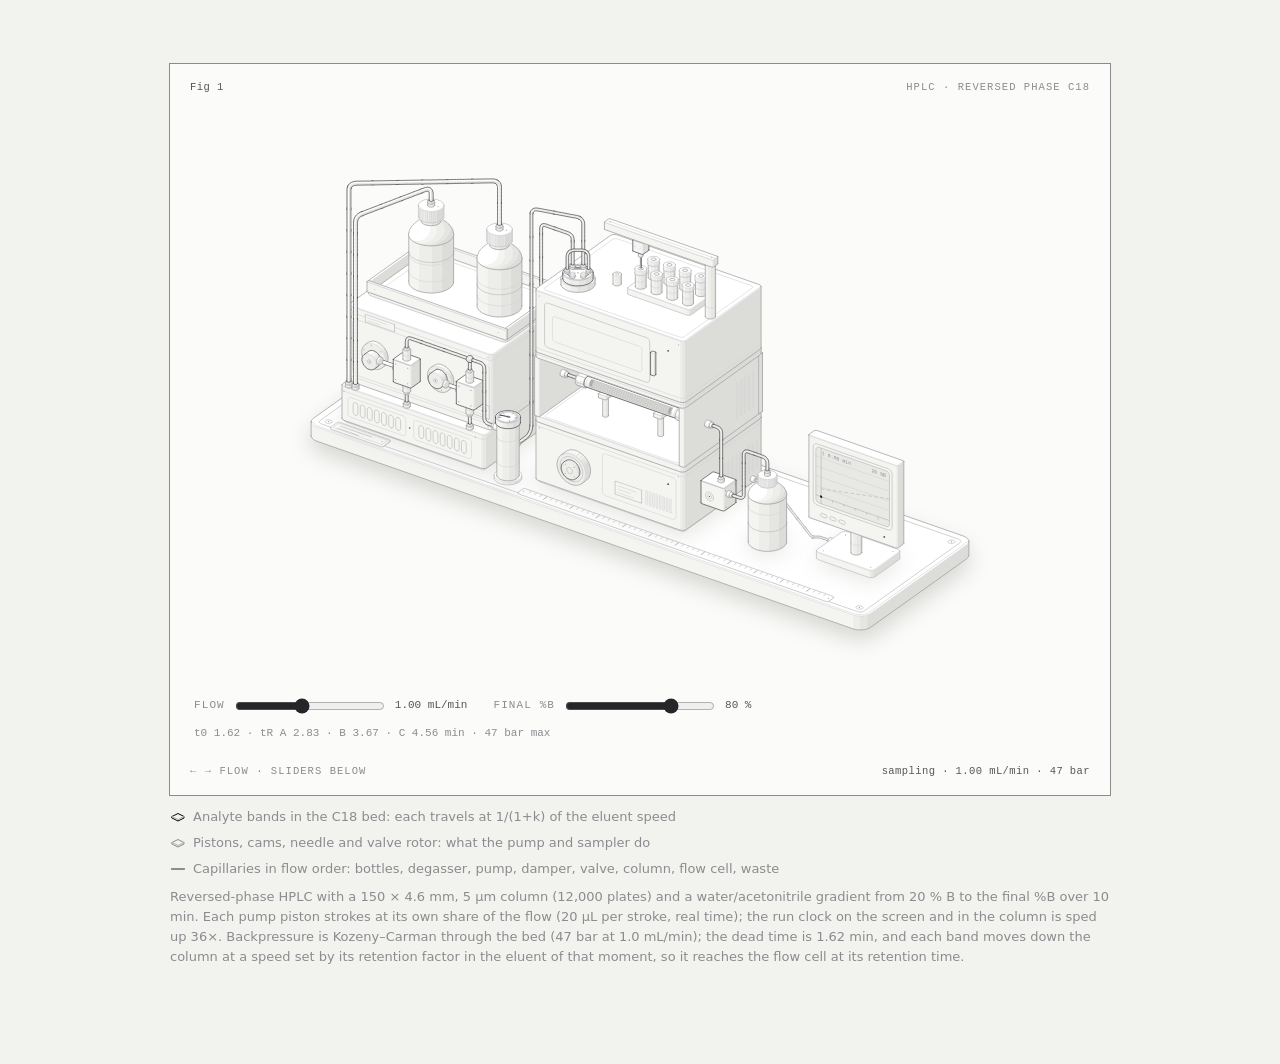
==== commit c3606467: "Extract shared bench and live-core from HPLC into common/ Co-Authored-By: Claude Sonnet 5.5 <noreply" ====
--- a/hplc/hplc-light.html
+++ b/hplc/hplc-light.html
@@ -111,32 +111,36 @@
 body[data-theme="light"]{color-scheme:light}
 body{margin:0;background:var(--anatomy-page);color:var(--anatomy-text);font:14px/1.6 ui-sans-serif,system-ui,-apple-system,"Segoe UI",sans-serif;-webkit-font-smoothing:antialiased}
 .iso-page{width:min(940px,100% - 32px);margin:64px auto 96px}
-</style></head><body class="iso" data-theme="light"><main class="iso-page"><style>.iso{--hp-lcd:#0a0a0a;--hp-bed:#0d0d0d}
-.iso[data-theme="light"]{--hp-lcd:#e8e8e5;--hp-bed:#d6d6d3}
+</style></head><body class="iso" data-theme="light"><main class="iso-page"><style>.iso{--bx-lcd:#0a0a0a}
+.iso[data-theme="light"]{--bx-lcd:#e8e8e5}
+.bx-lcd{fill:var(--bx-lcd);stroke:none}
+.bx-trace{stroke-width:.75}
+.bx-pen{fill:var(--anatomy-hi)}
+.bx-lcd-text{fill:var(--anatomy-mid);font-family:var(--anatomy-mono);letter-spacing:.02em}
+.bx-stage{touch-action:pan-y;border-radius:2px}
+.bx-stage:focus-visible{outline:1px solid var(--anatomy-muted);outline-offset:6px}
+.bx-stage[data-layers]{display:grid;grid-template-columns:minmax(0,1fr)}
+.bx-stage[data-layers]>*{grid-area:1/1}
+.bx-controls{display:flex;flex-wrap:wrap;align-items:center;gap:10px 26px;margin:18px 0 0;font-family:var(--anatomy-mono);font-size:11px;color:var(--anatomy-text);font-variant-numeric:tabular-nums}
+.bx-ctl{display:inline-flex;align-items:center;gap:10px}
+.bx-ctl-name{text-transform:uppercase;letter-spacing:.1em;color:var(--anatomy-muted)}
+.bx-ctl input{width:150px;accent-color:var(--anatomy-hi);margin:0}
+.bx-ctl output{min-width:9ch}
+.bx-note{color:var(--anatomy-muted)}
+.bx-live{position:absolute;width:1px;height:1px;overflow:hidden;clip:rect(0 0 0 0);white-space:nowrap}
+@media (max-width:560px){.bx-controls{gap:8px 14px}.bx-ctl input{width:120px}}
+@media (max-width:560px){.bx-stage{overflow:hidden;margin:0 -12px}.iso-plate .bx-stage>:is(svg,canvas){width:118%;max-width:none;margin:0 0 0 -9%}}
+.iso{--hp-bed:#0d0d0d}
+.iso[data-theme="light"]{--hp-bed:#d6d6d3}
 .hp-bed{fill:var(--hp-bed);stroke:none}
 .hp-frit{fill:var(--anatomy-mid);opacity:.55;stroke:none}
 .hp-band{fill:var(--anatomy-lit);stroke:var(--anatomy-lit);stroke-width:.4;stroke-linejoin:round}
-.hp-lcd{fill:var(--hp-lcd);stroke:none}
-.hp-trace{stroke-width:.75}
-.hp-pen{fill:var(--anatomy-hi)}
-.hp-lcd-text{fill:var(--anatomy-mid);font-family:var(--anatomy-mono);letter-spacing:.02em}
-.hp-stage{touch-action:pan-y;border-radius:2px}
-.hp-stage:focus-visible{outline:1px solid var(--anatomy-muted);outline-offset:6px}
-.hp-controls{display:flex;flex-wrap:wrap;align-items:center;gap:10px 26px;margin:18px 0 0;font-family:var(--anatomy-mono);font-size:11px;color:var(--anatomy-text);font-variant-numeric:tabular-nums}
-.hp-ctl{display:inline-flex;align-items:center;gap:10px}
-.hp-ctl-name{text-transform:uppercase;letter-spacing:.1em;color:var(--anatomy-muted)}
-.hp-ctl input{width:150px;accent-color:var(--anatomy-hi);margin:0}
-.hp-ctl output{min-width:9ch}
-.hp-method{color:var(--anatomy-muted)}
-.hp-live{position:absolute;width:1px;height:1px;overflow:hidden;clip:rect(0 0 0 0);white-space:nowrap}
-@media (max-width:560px){.hp-controls{gap:8px 14px}.hp-ctl input{width:120px}}
-@media (max-width:560px){.hp-stage{overflow:hidden;margin:0 -12px}.iso-plate .hp-stage>svg{width:118%;max-width:none;margin:0 0 0 -9%}}
 .hp-groove{fill:var(--anatomy-shade-0)}
-</style><figure class="iso-figure"><div class="iso-plate"><div class="iso-plate-corners" aria-hidden="true"><span class="iso-plate-corner" data-corner="fig">Fig 1</span><span class="iso-plate-corner" data-corner="title">HPLC · reversed phase C18</span><span class="iso-plate-corner" data-corner="hint">← → flow · sliders below</span><span class="iso-plate-corner" data-corner="readout" data-readout>1.00 mL/min · 47 bar · 20 %B</span></div><div class="iso-stage hp-stage" tabindex="0" role="slider" aria-label="HPLC system. Left and right arrow keys change the pump flow; Shift for bigger steps, Home and End for the limits." aria-valuemin="0.2" aria-valuemax="2" aria-valuenow="1" aria-valuetext="Flow 1.00 mL/min, 47 bar, peaks at 2.83, 3.67, 4.56 min"><svg xmlns="http://www.w3.org/2000/svg" class="iso-svg" viewBox="0 0 760 480" role="img" aria-label="A high-performance liquid chromatograph on a bench, in two stacks. Left: two solvent bottles on a tray feed a vacuum degasser, which feeds a binary pump whose two pistons are driven by eccentric cams; their outlets meet in a tee and pass a pulse damper with a pressure gauge. Right: an autosampler with a vial rack, a needle on a gantry and a six-port injection valve with its sample loop; below it an open column oven holding a C18 column whose packed bed and frits show through a cut-away window; below that a UV detector with its lamp and a flow cell, and a waste bottle. A control panel shows the chromatogram as it is recorded."><defs><clipPath id="hp-needle-cut"><rect data-part="cut" x="-2000" y="-2000" width="4000" height="0"/></clipPath></defs><path class="iso-halo" d="M99.8 266.5L100.1 265.4L100.8 264.4L101.8 263.4L183.4 205.2L184.8 204.4L186.5 203.7L188.4 203.3L190.4 203L192.6 202.9L194.7 203L196.7 203.3L198.6 203.9L655.5 363.8L657.1 364.5L658.4 365.4L659.4 366.3L660 367.4L660.2 368.4L660.2 380.3L659.9 381.3L659.2 382.4L658.2 383.3L576.6 441.5L575.2 442.3L573.5 443L571.6 443.5L569.6 443.8L567.4 443.9L565.3 443.7L563.3 443.4L561.4 442.9L104.5 282.9L102.9 282.2L101.6 281.4L100.6 280.4L100 279.4L99.8 278.3Z"/><g class="iso-solid"><path class="iso-fill" d="M185.4 230.1L185.6 228.8L186.2 227.7L187.4 226.6L189 225.7L191 225L193.3 224.5L195.7 224.3L198.1 224.3L200.5 224.7L202.6 225.2L204.5 226.1L205.9 227L206.8 228.2L207.3 229.4L207.3 231.3L207.2 232.5L206.5 233.7L205.3 234.8L203.7 235.7L201.7 236.4L199.4 236.9L197 237.1L194.6 237L192.2 236.7L190.1 236.1L188.2 235.3L186.8 234.3L185.9 233.2L185.4 232Z"/><path class="iso-shade" data-shade="0" d="M205.3 234.8L203.7 235.7L203.7 233.8L205.3 232.9ZM203.7 235.7L201.7 236.4L201.7 234.5L203.7 233.8ZM207.3 231.3L207.2 232.5L207.2 230.6L207.3 229.4ZM207.2 232.5L206.5 233.7L206.5 231.8L207.2 230.6ZM206.5 233.7L205.3 234.8L205.3 232.9L206.5 231.8Z"/><path class="iso-shade" data-shade="1" d="M201.7 236.4L199.4 236.9L199.4 235L201.7 234.5ZM199.4 236.9L197 237.1L197 235.2L199.4 235Z"/><path class="iso-shade" data-shade="2" d="M197 237.1L194.6 237L194.6 235.1L197 235.2ZM194.6 237L192.2 236.7L192.2 234.8L194.6 235.1ZM192.2 236.7L190.1 236.1L190.1 234.2L192.2 234.8Z"/><path class="iso-shade" data-shade="3" d="M190.1 236.1L188.2 235.3L188.2 233.4L190.1 234.2ZM188.2 235.3L186.8 234.3L186.8 232.4L188.2 233.4ZM186.8 234.3L185.9 233.2L185.9 231.3L186.8 232.4ZM185.9 233.2L185.4 232L185.4 230.1L185.9 231.3Z"/><path class="iso-top" d="M205.3 232.9L203.7 233.8L201.7 234.5L199.4 235L197 235.2L194.6 235.1L192.2 234.8L190.1 234.2L188.2 233.4L186.8 232.4L185.9 231.3L185.4 230.1L185.6 228.8L186.2 227.7L187.4 226.6L189 225.7L191 225L193.3 224.5L195.7 224.3L198.1 224.3L200.5 224.7L202.6 225.2L204.5 226.1L205.9 227L206.8 228.2L207.3 229.4L207.2 230.6L206.5 231.8Z"/><path class="iso-line iso-crease" data-tone="faint" d="M207.3 229.4L207.2 230.6L206.5 231.8L205.3 232.9L203.7 233.8L201.7 234.5L199.4 235L197 235.2L194.6 235.1L192.2 234.8L190.1 234.2L188.2 233.4L186.8 232.4L185.9 231.3L185.4 230.1"/><path class="iso-line iso-edge" data-tone="lo" d="M185.4 230.1L185.6 228.8L186.2 227.7L187.4 226.6L189 225.7L191 225L193.3 224.5L195.7 224.3L198.1 224.3L200.5 224.7L202.6 225.2L204.5 226.1L205.9 227L206.8 228.2L207.3 229.4M207.3 231.3L207.2 232.5L206.5 233.7L205.3 234.8L203.7 235.7L201.7 236.4L199.4 236.9L197 237.1L194.6 237L192.2 236.7L190.1 236.1L188.2 235.3L186.8 234.3L185.9 233.2L185.4 232M185.4 230.1L185.4 232M207.3 229.4L207.3 231.3"/></g><g class="iso-solid"><path class="iso-fill" d="M188.2 226L188.3 225L188.8 224.2L189.6 223.3L190.9 222.7L192.3 222.1L194 221.8L195.8 221.6L197.7 221.7L199.4 221.9L201.1 222.3L202.4 222.9L203.5 223.7L204.2 224.5L204.5 225.4L204.5 229.5L204.5 230.4L204 231.3L203.1 232.1L201.9 232.8L200.4 233.3L198.7 233.7L196.9 233.8L195 233.8L193.3 233.5L191.7 233.1L190.3 232.5L189.2 231.7L188.5 230.9L188.2 230Z"/><path class="iso-shade" data-shade="0" d="M203.1 232.1L201.9 232.8L201.9 228.7L203.1 228.1ZM201.9 232.8L200.4 233.3L200.4 229.3L201.9 228.7ZM204.5 229.5L204.5 230.4L204.5 226.4L204.5 225.4ZM204.5 230.4L204 231.3L204 227.2L204.5 226.4ZM204 231.3L203.1 232.1L203.1 228.1L204 227.2Z"/><path class="iso-shade" data-shade="1" d="M200.4 233.3L198.7 233.7L198.7 229.6L200.4 229.3ZM198.7 233.7L196.9 233.8L196.9 229.8L198.7 229.6Z"/><path class="iso-shade" data-shade="2" d="M196.9 233.8L195 233.8L195 229.7L196.9 229.8ZM195 233.8L193.3 233.5L193.3 229.5L195 229.7ZM193.3 233.5L191.7 233.1L191.7 229.1L193.3 229.5Z"/><path class="iso-shade" data-shade="3" d="M191.7 233.1L190.3 232.5L190.3 228.4L191.7 229.1ZM190.3 232.5L189.2 231.7L189.2 227.7L190.3 228.4ZM189.2 231.7L188.5 230.9L188.5 226.9L189.2 227.7ZM188.5 230.9L188.2 230L188.2 226L188.5 226.9Z"/><path class="iso-top" d="M203.1 228.1L201.9 228.7L200.4 229.3L198.7 229.6L196.9 229.8L195 229.7L193.3 229.5L191.7 229.1L190.3 228.4L189.2 227.7L188.5 226.9L188.2 226L188.3 225L188.8 224.2L189.6 223.3L190.9 222.7L192.3 222.1L194 221.8L195.8 221.6L197.7 221.7L199.4 221.9L201.1 222.3L202.4 222.9L203.5 223.7L204.2 224.5L204.5 225.4L204.5 226.4L204 227.2Z"/><path class="iso-line iso-crease" data-tone="faint" d="M204.5 225.4L204.5 226.4L204 227.2L203.1 228.1L201.9 228.7L200.4 229.3L198.7 229.6L196.9 229.8L195 229.7L193.3 229.5L191.7 229.1L190.3 228.4L189.2 227.7L188.5 226.9L188.2 226"/><path class="iso-line iso-edge" data-tone="mid" d="M188.2 226L188.3 225L188.8 224.2L189.6 223.3L190.9 222.7L192.3 222.1L194 221.8L195.8 221.6L197.7 221.7L199.4 221.9L201.1 222.3L202.4 222.9L203.5 223.7L204.2 224.5L204.5 225.4M204.5 229.5L204.5 230.4L204 231.3L203.1 232.1L201.9 232.8L200.4 233.3L198.7 233.7L196.9 233.8L195 233.8L193.3 233.5L191.7 233.1L190.3 232.5L189.2 231.7L188.5 230.9L188.2 230M188.2 226L188.2 230M204.5 225.4L204.5 229.5"/></g><g class="iso-solid"><path class="iso-fill" d="M122.7 274.9L122.8 273.6L123.5 272.5L124.7 271.4L126.3 270.5L128.3 269.7L130.5 269.3L132.9 269.1L135.4 269.1L137.7 269.5L139.9 270L141.7 270.8L143.2 271.8L144.1 273L144.5 274.2L144.5 276.1L144.4 277.3L143.8 278.5L142.6 279.5L141 280.5L139 281.2L136.7 281.7L134.3 281.9L131.9 281.8L129.5 281.5L127.4 280.9L125.5 280.1L124.1 279.1L123.1 278L122.7 276.8Z"/><path class="iso-shade" data-shade="0" d="M142.6 279.5L141 280.5L141 278.6L142.6 277.7ZM141 280.5L139 281.2L139 279.3L141 278.6ZM144.5 276.1L144.4 277.3L144.4 275.4L144.5 274.2ZM144.4 277.3L143.8 278.5L143.8 276.6L144.4 275.4ZM143.8 278.5L142.6 279.5L142.6 277.7L143.8 276.6Z"/><path class="iso-shade" data-shade="1" d="M139 281.2L136.7 281.7L136.7 279.8L139 279.3ZM136.7 281.7L134.3 281.9L134.3 280L136.7 279.8Z"/><path class="iso-shade" data-shade="2" d="M134.3 281.9L131.9 281.8L131.9 279.9L134.3 280ZM131.9 281.8L129.5 281.5L129.5 279.6L131.9 279.9ZM129.5 281.5L127.4 280.9L127.4 279L129.5 279.6Z"/><path class="iso-shade" data-shade="3" d="M127.4 280.9L125.5 280.1L125.5 278.2L127.4 279ZM125.5 280.1L124.1 279.1L124.1 277.2L125.5 278.2ZM124.1 279.1L123.1 278L123.1 276.1L124.1 277.2ZM123.1 278L122.7 276.8L122.7 274.9L123.1 276.1Z"/><path class="iso-top" d="M142.6 277.7L141 278.6L139 279.3L136.7 279.8L134.3 280L131.9 279.9L129.5 279.6L127.4 279L125.5 278.2L124.1 277.2L123.1 276.1L122.7 274.9L122.8 273.6L123.5 272.5L124.7 271.4L126.3 270.5L128.3 269.7L130.5 269.3L132.9 269.1L135.4 269.1L137.7 269.5L139.9 270L141.7 270.8L143.2 271.8L144.1 273L144.5 274.2L144.4 275.4L143.8 276.6Z"/><path class="iso-line iso-crease" data-tone="faint" d="M144.5 274.2L144.4 275.4L143.8 276.6L142.6 277.7L141 278.6L139 279.3L136.7 279.8L134.3 280L131.9 279.9L129.5 279.6L127.4 279L125.5 278.2L124.1 277.2L123.1 276.1L122.7 274.9"/><path class="iso-line iso-edge" data-tone="lo" d="M122.7 274.9L122.8 273.6L123.5 272.5L124.7 271.4L126.3 270.5L128.3 269.7L130.5 269.3L132.9 269.1L135.4 269.1L137.7 269.5L139.9 270L141.7 270.8L143.2 271.8L144.1 273L144.5 274.2M144.5 276.1L144.4 277.3L143.8 278.5L142.6 279.5L141 280.5L139 281.2L136.7 281.7L134.3 281.9L131.9 281.8L129.5 281.5L127.4 280.9L125.5 280.1L124.1 279.1L123.1 278L122.7 276.8M122.7 274.9L122.7 276.8M144.5 274.2L144.5 276.1"/></g><g class="iso-solid"><path class="iso-fill" d="M125.4 270.7L125.5 269.8L126 268.9L126.9 268.1L128.1 267.5L129.6 266.9L131.3 266.6L133.1 266.4L135 266.4L136.7 266.7L138.3 267.1L139.7 267.7L140.8 268.5L141.5 269.3L141.8 270.2L141.8 274.3L141.7 275.2L141.2 276.1L140.3 276.9L139.1 277.6L137.6 278.1L135.9 278.5L134.1 278.6L132.3 278.6L130.5 278.3L128.9 277.9L127.5 277.3L126.5 276.5L125.8 275.7L125.4 274.8Z"/><path class="iso-shade" data-shade="0" d="M140.3 276.9L139.1 277.6L139.1 273.5L140.3 272.8ZM139.1 277.6L137.6 278.1L137.6 274.1L139.1 273.5ZM141.8 274.3L141.7 275.2L141.7 271.2L141.8 270.2ZM141.7 275.2L141.2 276.1L141.2 272L141.7 271.2ZM141.2 276.1L140.3 276.9L140.3 272.8L141.2 272Z"/><path class="iso-shade" data-shade="1" d="M137.6 278.1L135.9 278.5L135.9 274.4L137.6 274.1ZM135.9 278.5L134.1 278.6L134.1 274.6L135.9 274.4Z"/><path class="iso-shade" data-shade="2" d="M134.1 278.6L132.3 278.6L132.3 274.5L134.1 274.6ZM132.3 278.6L130.5 278.3L130.5 274.3L132.3 274.5ZM130.5 278.3L128.9 277.9L128.9 273.9L130.5 274.3Z"/><path class="iso-shade" data-shade="3" d="M128.9 277.9L127.5 277.3L127.5 273.2L128.9 273.9ZM127.5 277.3L126.5 276.5L126.5 272.5L127.5 273.2ZM126.5 276.5L125.8 275.7L125.8 271.7L126.5 272.5ZM125.8 275.7L125.4 274.8L125.4 270.7L125.8 271.7Z"/><path class="iso-top" d="M140.3 272.8L139.1 273.5L137.6 274.1L135.9 274.4L134.1 274.6L132.3 274.5L130.5 274.3L128.9 273.9L127.5 273.2L126.5 272.5L125.8 271.7L125.4 270.7L125.5 269.8L126 268.9L126.9 268.1L128.1 267.5L129.6 266.9L131.3 266.6L133.1 266.4L135 266.4L136.7 266.7L138.3 267.1L139.7 267.7L140.8 268.5L141.5 269.3L141.8 270.2L141.7 271.2L141.2 272Z"/><path class="iso-line iso-crease" data-tone="faint" d="M141.8 270.2L141.7 271.2L141.2 272L140.3 272.8L139.1 273.5L137.6 274.1L135.9 274.4L134.1 274.6L132.3 274.5L130.5 274.3L128.9 273.9L127.5 273.2L126.5 272.5L125.8 271.7L125.4 270.7"/><path class="iso-line iso-edge" data-tone="mid" d="M125.4 270.7L125.5 269.8L126 268.9L126.9 268.1L128.1 267.5L129.6 266.9L131.3 266.6L133.1 266.4L135 266.4L136.7 266.7L138.3 267.1L139.7 267.7L140.8 268.5L141.5 269.3L141.8 270.2M141.8 274.3L141.7 275.2L141.2 276.1L140.3 276.9L139.1 277.6L137.6 278.1L135.9 278.5L134.1 278.6L132.3 278.6L130.5 278.3L128.9 277.9L127.5 277.3L126.5 276.5L125.8 275.7L125.4 274.8M125.4 270.7L125.4 274.8M141.8 270.2L141.8 274.3"/></g><g class="iso-solid"><path class="iso-fill" d="M400.4 305.3L400.6 304.1L401.2 302.9L402.4 301.9L404 300.9L406 300.2L408.3 299.8L410.7 299.5L413.1 299.6L415.5 299.9L417.6 300.5L419.5 301.3L420.9 302.3L421.9 303.5L422.3 304.7L422.3 306.6L422.2 307.8L421.5 309L420.3 310L418.7 310.9L416.7 311.7L414.5 312.1L412 312.3L409.6 312.3L407.2 312L405.1 311.4L403.3 310.6L401.8 309.6L400.9 308.4L400.4 307.2Z"/><path class="iso-shade" data-shade="0" d="M420.3 310L418.7 310.9L418.7 309.1L420.3 308.1ZM418.7 310.9L416.7 311.7L416.7 309.8L418.7 309.1ZM422.3 306.6L422.2 307.8L422.2 305.9L422.3 304.7ZM422.2 307.8L421.5 309L421.5 307.1L422.2 305.9ZM421.5 309L420.3 310L420.3 308.1L421.5 307.1Z"/><path class="iso-shade" data-shade="1" d="M416.7 311.7L414.5 312.1L414.5 310.2L416.7 309.8ZM414.5 312.1L412 312.3L412 310.5L414.5 310.2Z"/><path class="iso-shade" data-shade="2" d="M412 312.3L409.6 312.3L409.6 310.4L412 310.5ZM409.6 312.3L407.2 312L407.2 310.1L409.6 310.4ZM407.2 312L405.1 311.4L405.1 309.5L407.2 310.1Z"/><path class="iso-shade" data-shade="3" d="M405.1 311.4L403.3 310.6L403.3 308.7L405.1 309.5ZM403.3 310.6L401.8 309.6L401.8 307.7L403.3 308.7ZM401.8 309.6L400.9 308.4L400.9 306.5L401.8 307.7ZM400.9 308.4L400.4 307.2L400.4 305.3L400.9 306.5Z"/><path class="iso-top" d="M420.3 308.1L418.7 309.1L416.7 309.8L414.5 310.2L412 310.5L409.6 310.4L407.2 310.1L405.1 309.5L403.3 308.7L401.8 307.7L400.9 306.5L400.4 305.3L400.6 304.1L401.2 302.9L402.4 301.9L404 300.9L406 300.2L408.3 299.8L410.7 299.5L413.1 299.6L415.5 299.9L417.6 300.5L419.5 301.3L420.9 302.3L421.9 303.5L422.3 304.7L422.2 305.9L421.5 307.1Z"/><path class="iso-line iso-crease" data-tone="faint" d="M422.3 304.7L422.2 305.9L421.5 307.1L420.3 308.1L418.7 309.1L416.7 309.8L414.5 310.2L412 310.5L409.6 310.4L407.2 310.1L405.1 309.5L403.3 308.7L401.8 307.7L400.9 306.5L400.4 305.3"/><path class="iso-line iso-edge" data-tone="lo" d="M400.4 305.3L400.6 304.1L401.2 302.9L402.4 301.9L404 300.9L406 300.2L408.3 299.8L410.7 299.5L413.1 299.6L415.5 299.9L417.6 300.5L419.5 301.3L420.9 302.3L421.9 303.5L422.3 304.7M422.3 306.6L422.2 307.8L421.5 309L420.3 310L418.7 310.9L416.7 311.7L414.5 312.1L412 312.3L409.6 312.3L407.2 312L405.1 311.4L403.3 310.6L401.8 309.6L400.9 308.4L400.4 307.2M400.4 305.3L400.4 307.2M422.3 304.7L422.3 306.6"/></g><g class="iso-solid"><path class="iso-fill" d="M403.2 301.2L403.3 300.3L403.8 299.4L404.6 298.6L405.9 297.9L407.4 297.4L409 297L410.9 296.9L412.7 296.9L414.5 297.2L416.1 297.6L417.4 298.2L418.5 299L419.2 299.8L419.6 300.7L419.6 304.7L419.5 305.7L419 306.5L418.1 307.4L416.9 308L415.4 308.6L413.7 308.9L411.9 309.1L410 309L408.3 308.8L406.7 308.4L405.3 307.7L404.2 307L403.5 306.2L403.2 305.3Z"/><path class="iso-shade" data-shade="0" d="M418.1 307.4L416.9 308L416.9 304L418.1 303.3ZM416.9 308L415.4 308.6L415.4 304.5L416.9 304ZM419.6 304.7L419.5 305.7L419.5 301.6L419.6 300.7ZM419.5 305.7L419 306.5L419 302.5L419.5 301.6ZM419 306.5L418.1 307.4L418.1 303.3L419 302.5Z"/><path class="iso-shade" data-shade="1" d="M415.4 308.6L413.7 308.9L413.7 304.9L415.4 304.5ZM413.7 308.9L411.9 309.1L411.9 305.1L413.7 304.9Z"/><path class="iso-shade" data-shade="2" d="M411.9 309.1L410 309L410 305L411.9 305.1ZM410 309L408.3 308.8L408.3 304.8L410 305ZM408.3 308.8L406.7 308.4L406.7 304.3L408.3 304.8Z"/><path class="iso-shade" data-shade="3" d="M406.7 308.4L405.3 307.7L405.3 303.7L406.7 304.3ZM405.3 307.7L404.2 307L404.2 303L405.3 303.7ZM404.2 307L403.5 306.2L403.5 302.1L404.2 303ZM403.5 306.2L403.2 305.3L403.2 301.2L403.5 302.1Z"/><path class="iso-top" d="M418.1 303.3L416.9 304L415.4 304.5L413.7 304.9L411.9 305.1L410 305L408.3 304.8L406.7 304.3L405.3 303.7L404.2 303L403.5 302.1L403.2 301.2L403.3 300.3L403.8 299.4L404.6 298.6L405.9 297.9L407.4 297.4L409 297L410.9 296.9L412.7 296.9L414.5 297.2L416.1 297.6L417.4 298.2L418.5 299L419.2 299.8L419.6 300.7L419.5 301.6L419 302.5Z"/><path class="iso-line iso-crease" data-tone="faint" d="M419.6 300.7L419.5 301.6L419 302.5L418.1 303.3L416.9 304L415.4 304.5L413.7 304.9L411.9 305.1L410 305L408.3 304.8L406.7 304.3L405.3 303.7L404.2 303L403.5 302.1L403.2 301.2"/><path class="iso-line iso-edge" data-tone="mid" d="M403.2 301.2L403.3 300.3L403.8 299.4L404.6 298.6L405.9 297.9L407.4 297.4L409 297L410.9 296.9L412.7 296.9L414.5 297.2L416.1 297.6L417.4 298.2L418.5 299L419.2 299.8L419.6 300.7M419.6 304.7L419.5 305.7L419 306.5L418.1 307.4L416.9 308L415.4 308.6L413.7 308.9L411.9 309.1L410 309L408.3 308.8L406.7 308.4L405.3 307.7L404.2 307L403.5 306.2L403.2 305.3M403.2 301.2L403.2 305.3M419.6 300.7L419.6 304.7"/></g><g class="iso-solid"><path class="iso-fill" d="M337.7 350.1L337.8 348.9L338.5 347.7L339.7 346.7L341.3 345.7L343.3 345L345.5 344.5L348 344.3L350.4 344.4L352.8 344.7L354.9 345.3L356.7 346.1L358.2 347.1L359.1 348.2L359.6 349.5L359.6 351.3L359.4 352.6L358.8 353.7L357.6 354.8L356 355.7L354 356.5L351.7 356.9L349.3 357.1L346.9 357.1L344.5 356.8L342.4 356.2L340.5 355.4L339.1 354.4L338.1 353.2L337.7 352Z"/><path class="iso-shade" data-shade="0" d="M357.6 354.8L356 355.7L356 353.8L357.6 352.9ZM356 355.7L354 356.5L354 354.6L356 353.8ZM359.6 351.3L359.4 352.6L359.4 350.7L359.6 349.5ZM359.4 352.6L358.8 353.7L358.8 351.9L359.4 350.7ZM358.8 353.7L357.6 354.8L357.6 352.9L358.8 351.9Z"/><path class="iso-shade" data-shade="1" d="M354 356.5L351.7 356.9L351.7 355L354 354.6ZM351.7 356.9L349.3 357.1L349.3 355.2L351.7 355Z"/><path class="iso-shade" data-shade="2" d="M349.3 357.1L346.9 357.1L346.9 355.2L349.3 355.2ZM346.9 357.1L344.5 356.8L344.5 354.9L346.9 355.2ZM344.5 356.8L342.4 356.2L342.4 354.3L344.5 354.9Z"/><path class="iso-shade" data-shade="3" d="M342.4 356.2L340.5 355.4L340.5 353.5L342.4 354.3ZM340.5 355.4L339.1 354.4L339.1 352.5L340.5 353.5ZM339.1 354.4L338.1 353.2L338.1 351.3L339.1 352.5ZM338.1 353.2L337.7 352L337.7 350.1L338.1 351.3Z"/><path class="iso-top" d="M357.6 352.9L356 353.8L354 354.6L351.7 355L349.3 355.2L346.9 355.2L344.5 354.9L342.4 354.3L340.5 353.5L339.1 352.5L338.1 351.3L337.7 350.1L337.8 348.9L338.5 347.7L339.7 346.7L341.3 345.7L343.3 345L345.5 344.5L348 344.3L350.4 344.4L352.8 344.7L354.9 345.3L356.7 346.1L358.2 347.1L359.1 348.2L359.6 349.5L359.4 350.7L358.8 351.9Z"/><path class="iso-line iso-crease" data-tone="faint" d="M359.6 349.5L359.4 350.7L358.8 351.9L357.6 352.9L356 353.8L354 354.6L351.7 355L349.3 355.2L346.9 355.2L344.5 354.9L342.4 354.3L340.5 353.5L339.1 352.5L338.1 351.3L337.7 350.1"/><path class="iso-line iso-edge" data-tone="lo" d="M337.7 350.1L337.8 348.9L338.5 347.7L339.7 346.7L341.3 345.7L343.3 345L345.5 344.5L348 344.3L350.4 344.4L352.8 344.7L354.9 345.3L356.7 346.1L358.2 347.1L359.1 348.2L359.6 349.5M359.6 351.3L359.4 352.6L358.8 353.7L357.6 354.8L356 355.7L354 356.5L351.7 356.9L349.3 357.1L346.9 357.1L344.5 356.8L342.4 356.2L340.5 355.4L339.1 354.4L338.1 353.2L337.7 352M337.7 350.1L337.7 352M359.6 349.5L359.6 351.3"/></g><g class="iso-solid"><path class="iso-fill" d="M340.4 346L340.5 345.1L341 344.2L341.9 343.4L343.1 342.7L344.6 342.2L346.3 341.8L348.1 341.7L350 341.7L351.7 342L353.3 342.4L354.7 343L355.8 343.8L356.5 344.6L356.8 345.5L356.8 349.5L356.7 350.5L356.2 351.3L355.4 352.1L354.1 352.8L352.6 353.4L351 353.7L349.1 353.9L347.3 353.8L345.5 353.6L343.9 353.2L342.6 352.5L341.5 351.8L340.8 351L340.4 350Z"/><path class="iso-shade" data-shade="0" d="M355.4 352.1L354.1 352.8L354.1 348.8L355.4 348.1ZM354.1 352.8L352.6 353.4L352.6 349.3L354.1 348.8ZM356.8 349.5L356.7 350.5L356.7 346.4L356.8 345.5ZM356.7 350.5L356.2 351.3L356.2 347.3L356.7 346.4ZM356.2 351.3L355.4 352.1L355.4 348.1L356.2 347.3Z"/><path class="iso-shade" data-shade="1" d="M352.6 353.4L351 353.7L351 349.7L352.6 349.3ZM351 353.7L349.1 353.9L349.1 349.9L351 349.7Z"/><path class="iso-shade" data-shade="2" d="M349.1 353.9L347.3 353.8L347.3 349.8L349.1 349.9ZM347.3 353.8L345.5 353.6L345.5 349.6L347.3 349.8ZM345.5 353.6L343.9 353.2L343.9 349.1L345.5 349.6Z"/><path class="iso-shade" data-shade="3" d="M343.9 353.2L342.6 352.5L342.6 348.5L343.9 349.1ZM342.6 352.5L341.5 351.8L341.5 347.8L342.6 348.5ZM341.5 351.8L340.8 351L340.8 346.9L341.5 347.8ZM340.8 351L340.4 350L340.4 346L340.8 346.9Z"/><path class="iso-top" d="M355.4 348.1L354.1 348.8L352.6 349.3L351 349.7L349.1 349.9L347.3 349.8L345.5 349.6L343.9 349.1L342.6 348.5L341.5 347.8L340.8 346.9L340.4 346L340.5 345.1L341 344.2L341.9 343.4L343.1 342.7L344.6 342.2L346.3 341.8L348.1 341.7L350 341.7L351.7 342L353.3 342.4L354.7 343L355.8 343.8L356.5 344.6L356.8 345.5L356.7 346.4L356.2 347.3Z"/><path class="iso-line iso-crease" data-tone="faint" d="M356.8 345.5L356.7 346.4L356.2 347.3L355.4 348.1L354.1 348.8L352.6 349.3L351 349.7L349.1 349.9L347.3 349.8L345.5 349.6L343.9 349.1L342.6 348.5L341.5 347.8L340.8 346.9L340.4 346"/><path class="iso-line iso-edge" data-tone="mid" d="M340.4 346L340.5 345.1L341 344.2L341.9 343.4L343.1 342.7L344.6 342.2L346.3 341.8L348.1 341.7L350 341.7L351.7 342L353.3 342.4L354.7 343L355.8 343.8L356.5 344.6L356.8 345.5M356.8 349.5L356.7 350.5L356.2 351.3L355.4 352.1L354.1 352.8L352.6 353.4L351 353.7L349.1 353.9L347.3 353.8L345.5 353.6L343.9 353.2L342.6 352.5L341.5 351.8L340.8 351L340.4 350M340.4 346L340.4 350M356.8 345.5L356.8 349.5"/></g><g class="iso-solid"><path class="iso-fill" d="M615.5 380.6L615.6 379.4L616.2 378.2L617.4 377.1L619 376.2L621 375.5L623.3 375L625.7 374.8L628.1 374.9L630.5 375.2L632.6 375.8L634.5 376.6L635.9 377.6L636.9 378.7L637.3 379.9L637.3 381.8L637.2 383L636.5 384.2L635.3 385.3L633.7 386.2L631.7 386.9L629.5 387.4L627.1 387.6L624.6 387.6L622.3 387.2L620.1 386.6L618.3 385.8L616.8 384.8L615.9 383.7L615.5 382.5Z"/><path class="iso-shade" data-shade="0" d="M635.3 385.3L633.7 386.2L633.7 384.3L635.3 383.4ZM633.7 386.2L631.7 386.9L631.7 385L633.7 384.3ZM637.3 381.8L637.2 383L637.2 381.2L637.3 379.9ZM637.2 383L636.5 384.2L636.5 382.3L637.2 381.2ZM636.5 384.2L635.3 385.3L635.3 383.4L636.5 382.3Z"/><path class="iso-shade" data-shade="1" d="M631.7 386.9L629.5 387.4L629.5 385.5L631.7 385ZM629.5 387.4L627.1 387.6L627.1 385.7L629.5 385.5Z"/><path class="iso-shade" data-shade="2" d="M627.1 387.6L624.6 387.6L624.6 385.7L627.1 385.7ZM624.6 387.6L622.3 387.2L622.3 385.3L624.6 385.7ZM622.3 387.2L620.1 386.6L620.1 384.8L622.3 385.3Z"/><path class="iso-shade" data-shade="3" d="M620.1 386.6L618.3 385.8L618.3 383.9L620.1 384.8ZM618.3 385.8L616.8 384.8L616.8 382.9L618.3 383.9ZM616.8 384.8L615.9 383.7L615.9 381.8L616.8 382.9ZM615.9 383.7L615.5 382.5L615.5 380.6L615.9 381.8Z"/><path class="iso-top" d="M635.3 383.4L633.7 384.3L631.7 385L629.5 385.5L627.1 385.7L624.6 385.7L622.3 385.3L620.1 384.8L618.3 383.9L616.8 382.9L615.9 381.8L615.5 380.6L615.6 379.4L616.2 378.2L617.4 377.1L619 376.2L621 375.5L623.3 375L625.7 374.8L628.1 374.9L630.5 375.2L632.6 375.8L634.5 376.6L635.9 377.6L636.9 378.7L637.3 379.9L637.2 381.2L636.5 382.3Z"/><path class="iso-line iso-crease" data-tone="faint" d="M637.3 379.9L637.2 381.2L636.5 382.3L635.3 383.4L633.7 384.3L631.7 385L629.5 385.5L627.1 385.7L624.6 385.7L622.3 385.3L620.1 384.8L618.3 383.9L616.8 382.9L615.9 381.8L615.5 380.6"/><path class="iso-line iso-edge" data-tone="lo" d="M615.5 380.6L615.6 379.4L616.2 378.2L617.4 377.1L619 376.2L621 375.5L623.3 375L625.7 374.8L628.1 374.9L630.5 375.2L632.6 375.8L634.5 376.6L635.9 377.6L636.9 378.7L637.3 379.9M637.3 381.8L637.2 383L636.5 384.2L635.3 385.3L633.7 386.2L631.7 386.9L629.5 387.4L627.1 387.6L624.6 387.6L622.3 387.2L620.1 386.6L618.3 385.8L616.8 384.8L615.9 383.7L615.5 382.5M615.5 380.6L615.5 382.5M637.3 379.9L637.3 381.8"/></g><g class="iso-solid"><path class="iso-fill" d="M618.2 376.5L618.3 375.6L618.8 374.7L619.7 373.9L620.9 373.2L622.4 372.7L624.1 372.3L625.9 372.2L627.7 372.2L629.5 372.4L631.1 372.9L632.5 373.5L633.5 374.2L634.2 375.1L634.6 376L634.6 380L634.5 380.9L634 381.8L633.1 382.6L631.9 383.3L630.4 383.9L628.7 384.2L626.9 384.4L625 384.3L623.3 384.1L621.7 383.6L620.3 383L619.2 382.3L618.5 381.4L618.2 380.5Z"/><path class="iso-shade" data-shade="0" d="M633.1 382.6L631.9 383.3L631.9 379.3L633.1 378.6ZM631.9 383.3L630.4 383.9L630.4 379.8L631.9 379.3ZM634.6 380L634.5 380.9L634.5 376.9L634.6 376ZM634.5 380.9L634 381.8L634 377.8L634.5 376.9ZM634 381.8L633.1 382.6L633.1 378.6L634 377.8Z"/><path class="iso-shade" data-shade="1" d="M630.4 383.9L628.7 384.2L628.7 380.2L630.4 379.8ZM628.7 384.2L626.9 384.4L626.9 380.3L628.7 380.2Z"/><path class="iso-shade" data-shade="2" d="M626.9 384.4L625 384.3L625 380.3L626.9 380.3ZM625 384.3L623.3 384.1L623.3 380L625 380.3ZM623.3 384.1L621.7 383.6L621.7 379.6L623.3 380Z"/><path class="iso-shade" data-shade="3" d="M621.7 383.6L620.3 383L620.3 379L621.7 379.6ZM620.3 383L619.2 382.3L619.2 378.3L620.3 379ZM619.2 382.3L618.5 381.4L618.5 377.4L619.2 378.3ZM618.5 381.4L618.2 380.5L618.2 376.5L618.5 377.4Z"/><path class="iso-top" d="M633.1 378.6L631.9 379.3L630.4 379.8L628.7 380.2L626.9 380.3L625 380.3L623.3 380L621.7 379.6L620.3 379L619.2 378.3L618.5 377.4L618.2 376.5L618.3 375.6L618.8 374.7L619.7 373.9L620.9 373.2L622.4 372.7L624.1 372.3L625.9 372.2L627.7 372.2L629.5 372.4L631.1 372.9L632.5 373.5L633.5 374.2L634.2 375.1L634.6 376L634.5 376.9L634 377.8Z"/><path class="iso-line iso-crease" data-tone="faint" d="M634.6 376L634.5 376.9L634 377.8L633.1 378.6L631.9 379.3L630.4 379.8L628.7 380.2L626.9 380.3L625 380.3L623.3 380L621.7 379.6L620.3 379L619.2 378.3L618.5 377.4L618.2 376.5"/><path class="iso-line iso-edge" data-tone="mid" d="M618.2 376.5L618.3 375.6L618.8 374.7L619.7 373.9L620.9 373.2L622.4 372.7L624.1 372.3L625.9 372.2L627.7 372.2L629.5 372.4L631.1 372.9L632.5 373.5L633.5 374.2L634.2 375.1L634.6 376M634.6 380L634.5 380.9L634 381.8L633.1 382.6L631.9 383.3L630.4 383.9L628.7 384.2L626.9 384.4L625 384.3L623.3 384.1L621.7 383.6L620.3 383L619.2 382.3L618.5 381.4L618.2 380.5M618.2 376.5L618.2 380.5M634.6 376L634.6 380"/></g><g class="iso-solid"><path class="iso-fill" d="M552.7 425.4L552.8 424.2L553.5 423L554.7 421.9L556.3 421L558.3 420.3L560.6 419.8L563 419.6L565.4 419.7L567.8 420L569.9 420.6L571.8 421.4L573.2 422.4L574.1 423.5L574.6 424.7L574.6 426.6L574.4 427.8L573.8 429L572.6 430.1L571 431L569 431.7L566.7 432.2L564.3 432.4L561.9 432.4L559.5 432L557.4 431.4L555.5 430.6L554.1 429.6L553.2 428.5L552.7 427.3Z"/><path class="iso-shade" data-shade="0" d="M572.6 430.1L571 431L571 429.1L572.6 428.2ZM571 431L569 431.7L569 429.8L571 429.1ZM574.6 426.6L574.4 427.8L574.4 425.9L574.6 424.7ZM574.4 427.8L573.8 429L573.8 427.1L574.4 425.9ZM573.8 429L572.6 430.1L572.6 428.2L573.8 427.1Z"/><path class="iso-shade" data-shade="1" d="M569 431.7L566.7 432.2L566.7 430.3L569 429.8ZM566.7 432.2L564.3 432.4L564.3 430.5L566.7 430.3Z"/><path class="iso-shade" data-shade="2" d="M564.3 432.4L561.9 432.4L561.9 430.5L564.3 430.5ZM561.9 432.4L559.5 432L559.5 430.1L561.9 430.5ZM559.5 432L557.4 431.4L557.4 429.5L559.5 430.1Z"/><path class="iso-shade" data-shade="3" d="M557.4 431.4L555.5 430.6L555.5 428.7L557.4 429.5ZM555.5 430.6L554.1 429.6L554.1 427.7L555.5 428.7ZM554.1 429.6L553.2 428.5L553.2 426.6L554.1 427.7ZM553.2 428.5L552.7 427.3L552.7 425.4L553.2 426.6Z"/><path class="iso-top" d="M572.6 428.2L571 429.1L569 429.8L566.7 430.3L564.3 430.5L561.9 430.5L559.5 430.1L557.4 429.5L555.5 428.7L554.1 427.7L553.2 426.6L552.7 425.4L552.8 424.2L553.5 423L554.7 421.9L556.3 421L558.3 420.3L560.6 419.8L563 419.6L565.4 419.7L567.8 420L569.9 420.6L571.8 421.4L573.2 422.4L574.1 423.5L574.6 424.7L574.4 425.9L573.8 427.1Z"/><path class="iso-line iso-crease" data-tone="faint" d="M574.6 424.7L574.4 425.9L573.8 427.1L572.6 428.2L571 429.1L569 429.8L566.7 430.3L564.3 430.5L561.9 430.5L559.5 430.1L557.4 429.5L555.5 428.7L554.1 427.7L553.2 426.6L552.7 425.4"/><path class="iso-line iso-edge" data-tone="lo" d="M552.7 425.4L552.8 424.2L553.5 423L554.7 421.9L556.3 421L558.3 420.3L560.6 419.8L563 419.6L565.4 419.7L567.8 420L569.9 420.6L571.8 421.4L573.2 422.4L574.1 423.5L574.6 424.7M574.6 426.6L574.4 427.8L573.8 429L572.6 430.1L571 431L569 431.7L566.7 432.2L564.3 432.4L561.9 432.4L559.5 432L557.4 431.4L555.5 430.6L554.1 429.6L553.2 428.5L552.7 427.3M552.7 425.4L552.7 427.3M574.6 424.7L574.6 426.6"/></g><g class="iso-solid"><path class="iso-fill" d="M555.5 421.3L555.5 420.4L556 419.5L556.9 418.7L558.1 418L559.6 417.5L561.3 417.1L563.1 416.9L565 417L566.7 417.2L568.3 417.7L569.7 418.3L570.8 419L571.5 419.9L571.8 420.8L571.8 424.8L571.7 425.7L571.2 426.6L570.4 427.4L569.1 428.1L567.7 428.6L566 429L564.2 429.2L562.3 429.1L560.6 428.9L558.9 428.4L557.6 427.8L556.5 427.1L555.8 426.2L555.5 425.3Z"/><path class="iso-shade" data-shade="0" d="M570.4 427.4L569.1 428.1L569.1 424.1L570.4 423.4ZM569.1 428.1L567.7 428.6L567.7 424.6L569.1 424.1ZM571.8 424.8L571.7 425.7L571.7 421.7L571.8 420.8ZM571.7 425.7L571.2 426.6L571.2 422.6L571.7 421.7ZM571.2 426.6L570.4 427.4L570.4 423.4L571.2 422.6Z"/><path class="iso-shade" data-shade="1" d="M567.7 428.6L566 429L566 425L567.7 424.6ZM566 429L564.2 429.2L564.2 425.1L566 425Z"/><path class="iso-shade" data-shade="2" d="M564.2 429.2L562.3 429.1L562.3 425.1L564.2 425.1ZM562.3 429.1L560.6 428.9L560.6 424.8L562.3 425.1ZM560.6 428.9L558.9 428.4L558.9 424.4L560.6 424.8Z"/><path class="iso-shade" data-shade="3" d="M558.9 428.4L557.6 427.8L557.6 423.8L558.9 424.4ZM557.6 427.8L556.5 427.1L556.5 423L557.6 423.8ZM556.5 427.1L555.8 426.2L555.8 422.2L556.5 423ZM555.8 426.2L555.5 425.3L555.5 421.3L555.8 422.2Z"/><path class="iso-top" d="M570.4 423.4L569.1 424.1L567.7 424.6L566 425L564.2 425.1L562.3 425.1L560.6 424.8L558.9 424.4L557.6 423.8L556.5 423L555.8 422.2L555.5 421.3L555.5 420.4L556 419.5L556.9 418.7L558.1 418L559.6 417.5L561.3 417.1L563.1 416.9L565 417L566.7 417.2L568.3 417.7L569.7 418.3L570.8 419L571.5 419.9L571.8 420.8L571.7 421.7L571.2 422.6Z"/><path class="iso-line iso-crease" data-tone="faint" d="M571.8 420.8L571.7 421.7L571.2 422.6L570.4 423.4L569.1 424.1L567.7 424.6L566 425L564.2 425.1L562.3 425.1L560.6 424.8L558.9 424.4L557.6 423.8L556.5 423L555.8 422.2L555.5 421.3"/><path class="iso-line iso-edge" data-tone="mid" d="M555.5 421.3L555.5 420.4L556 419.5L556.9 418.7L558.1 418L559.6 417.5L561.3 417.1L563.1 416.9L565 417L566.7 417.2L568.3 417.7L569.7 418.3L570.8 419L571.5 419.9L571.8 420.8M571.8 424.8L571.7 425.7L571.2 426.6L570.4 427.4L569.1 428.1L567.7 428.6L566 429L564.2 429.2L562.3 429.1L560.6 428.9L558.9 428.4L557.6 427.8L556.5 427.1L555.8 426.2L555.5 425.3M555.5 421.3L555.5 425.3M571.8 420.8L571.8 424.8"/></g><g class="iso-solid"><path class="iso-fill" d="M99.8 260.5L100.1 259.5L100.8 258.5L101.8 257.5L183.4 199.3L184.8 198.5L186.5 197.8L188.4 197.3L190.4 197L192.6 197L194.7 197.1L196.7 197.4L198.6 198L655.5 357.9L657.1 358.6L658.4 359.5L659.4 360.4L660 361.4L660.2 362.5L660.2 374.4L659.9 375.4L659.2 376.4L658.2 377.4L576.6 435.6L575.2 436.4L573.5 437.1L571.6 437.6L569.6 437.8L567.4 437.9L565.3 437.8L563.3 437.5L561.4 436.9L104.5 277L102.9 276.3L101.6 275.4L100.6 274.5L100 273.5L99.8 272.4Z"/><path class="iso-shade" data-shade="0" d="M660.2 374.4L659.9 375.4L659.9 363.6L660.2 362.5ZM659.9 375.4L659.2 376.4L659.2 364.6L659.9 363.6ZM659.2 376.4L658.2 377.4L658.2 365.5L659.2 364.6ZM658.2 377.4L576.6 435.6L576.6 423.8L658.2 365.5ZM576.6 435.6L575.2 436.4L575.2 424.6L576.6 423.8ZM575.2 436.4L573.5 437.1L573.5 425.2L575.2 424.6Z"/><path class="iso-shade" data-shade="1" d="M573.5 437.1L571.6 437.6L571.6 425.7L573.5 425.2ZM571.6 437.6L569.6 437.8L569.6 426L571.6 425.7ZM569.6 437.8L567.4 437.9L567.4 426.1L569.6 426Z"/><path class="iso-shade" data-shade="2" d="M567.4 437.9L565.3 437.8L565.3 426L567.4 426.1ZM565.3 437.8L563.3 437.5L563.3 425.6L565.3 426ZM563.3 437.5L561.4 436.9L561.4 425.1L563.3 425.6Z"/><path class="iso-shade" data-shade="3" d="M561.4 436.9L104.5 277L104.5 265.1L561.4 425.1ZM104.5 277L102.9 276.3L102.9 264.4L104.5 265.1ZM102.9 276.3L101.6 275.4L101.6 263.6L102.9 264.4ZM101.6 275.4L100.6 274.5L100.6 262.6L101.6 263.6ZM100.6 274.5L100 273.5L100 261.6L100.6 262.6ZM100 273.5L99.8 272.4L99.8 260.5L100 261.6Z"/><path class="iso-top" d="M655.5 357.9L657.1 358.6L658.4 359.5L659.4 360.4L660 361.4L660.2 362.5L659.9 363.6L659.2 364.6L658.2 365.5L576.6 423.8L575.2 424.6L573.5 425.2L571.6 425.7L569.6 426L567.4 426.1L565.3 426L563.3 425.6L561.4 425.1L104.5 265.1L102.9 264.4L101.6 263.6L100.6 262.6L100 261.6L99.8 260.5L100.1 259.5L100.8 258.5L101.8 257.5L183.4 199.3L184.8 198.5L186.5 197.8L188.4 197.3L190.4 197L192.6 197L194.7 197.1L196.7 197.4L198.6 198Z"/><path class="iso-line iso-crease" data-tone="faint" d="M660.2 362.5L659.9 363.6L659.2 364.6L658.2 365.5L576.6 423.8L575.2 424.6L573.5 425.2L571.6 425.7L569.6 426L567.4 426.1L565.3 426L563.3 425.6L561.4 425.1L104.5 265.1L102.9 264.4L101.6 263.6L100.6 262.6L100 261.6L99.8 260.5"/><path class="iso-line iso-bevel" data-tone="faint" d="M660.2 362.5L657.8 363.3L657.2 364.2L656.3 364.9L574.9 423.1L573.7 423.8L572.4 424.3L570.8 424.7L569.2 424.9L567.5 425L565.8 424.9L564.1 424.6L562.6 424.2L105.8 264.3L104.5 263.7L103.4 263L102.6 262.3L102.2 261.4L99.8 260.5"/><path class="iso-line iso-edge" data-tone="mid" d="M99.8 260.5L100.1 259.5L100.8 258.5L101.8 257.5L183.4 199.3L184.8 198.5L186.5 197.8L188.4 197.3L190.4 197L192.6 197L194.7 197.1L196.7 197.4L198.6 198L655.5 357.9L657.1 358.6L658.4 359.5L659.4 360.4L660 361.4L660.2 362.5M660.2 374.4L659.9 375.4L659.2 376.4L658.2 377.4L576.6 435.6L575.2 436.4L573.5 437.1L571.6 437.6L569.6 437.8L567.4 437.9L565.3 437.8L563.3 437.5L561.4 436.9L104.5 277L102.9 276.3L101.6 275.4L100.6 274.5L100 273.5L99.8 272.4M660.2 362.5L660.2 374.4M99.8 260.5L99.8 272.4"/></g><path class="iso-line" data-tone="lo" d="M651.6 360.7L652.2 361L652.7 361.3L653 361.7L653.3 362L653.3 362.4L653.2 362.8L653 363.2L652.6 363.6L571 421.8L570.5 422.1L569.9 422.4L569.2 422.5L568.4 422.6L567.6 422.7L566.8 422.6L566 422.5L565.3 422.3L108.4 262.3L107.8 262.1L107.3 261.8L107 261.4L106.7 261L106.7 260.6L106.8 260.2L107 259.8L107.4 259.5L189 201.3L189.5 201L190.1 200.7L190.8 200.5L191.6 200.4L192.4 200.4L193.2 200.4L194 200.6L194.7 200.8Z"/><path class="iso-line" data-tone="lo" d="M195.5 205.2L194.6 205.6L193.5 205.8L192.3 205.8L191.3 205.6L190.5 205.1L190 204.6L190.1 204L190.5 203.5L191.4 203.1L192.5 202.9L193.7 202.9L194.7 203.1L195.5 203.5L196 204.1L195.9 204.7ZM647.9 363.6L647 364L645.9 364.2L644.8 364.2L643.7 364L642.9 363.5L642.4 363L642.5 362.4L642.9 361.9L643.8 361.5L644.9 361.2L646.1 361.3L647.1 361.5L647.9 361.9L648.4 362.5L648.3 363.1ZM117.1 261.2L116.2 261.6L115.1 261.8L113.9 261.8L112.9 261.6L112.1 261.1L111.6 260.6L111.7 260L112.1 259.5L113 259.1L114.1 258.8L115.2 258.9L116.3 259.1L117.1 259.5L117.6 260.1L117.5 260.7ZM569.5 419.6L568.6 420L567.5 420.2L566.3 420.2L565.3 420L564.5 419.5L564 419L564.1 418.4L564.5 417.9L565.4 417.5L566.5 417.2L567.7 417.3L568.7 417.5L569.5 417.9L570 418.5L569.9 419Z"/><g class="iso-dots" data-tone="mid"><circle cx="193" cy="204.3" r="0.5"/><circle cx="645.4" cy="362.7" r="0.5"/><circle cx="114.6" cy="260.3" r="0.5"/><circle cx="567" cy="418.7" r="0.5"/></g><g class="iso-solid"><path class="iso-fill" d="M276.2 320.8L276.4 320.4L280.3 317.6L280.9 317.4L281.6 317.4L282.2 317.5L544.3 409.2L544.7 409.5L544.8 409.8L544.8 410.5L544.6 410.9L540.7 413.7L540.1 413.9L539.4 414L538.8 413.8L276.7 322.1L276.3 321.8L276.2 321.5Z"/><path class="iso-shade" data-shade="0" d="M544.8 410.5L544.6 410.9L544.6 410.2L544.8 409.8ZM544.6 410.9L540.7 413.7L540.7 413L544.6 410.2ZM540.7 413.7L540.1 413.9L540.1 413.2L540.7 413Z"/><path class="iso-shade" data-shade="1" d="M540.1 413.9L539.4 414L539.4 413.3L540.1 413.2Z"/><path class="iso-shade" data-shade="2" d="M539.4 414L538.8 413.8L538.8 413.1L539.4 413.3Z"/><path class="iso-shade" data-shade="3" d="M538.8 413.8L276.7 322.1L276.7 321.4L538.8 413.1ZM276.7 322.1L276.3 321.8L276.3 321.1L276.7 321.4ZM276.3 321.8L276.2 321.5L276.2 320.8L276.3 321.1Z"/><path class="iso-top" d="M544.3 409.2L544.7 409.5L544.8 409.8L544.6 410.2L540.7 413L540.1 413.2L539.4 413.3L538.8 413.1L276.7 321.4L276.3 321.1L276.2 320.8L276.4 320.4L280.3 317.6L280.9 317.4L281.6 317.4L282.2 317.5Z"/><path class="iso-line iso-edge" data-tone="lo" d="M276.2 320.8L276.4 320.4L280.3 317.6L280.9 317.4L281.6 317.4L282.2 317.5L544.3 409.2L544.7 409.5L544.8 409.8M544.8 410.5L544.6 410.9L540.7 413.7L540.1 413.9L539.4 414L538.8 413.8L276.7 322.1L276.3 321.8L276.2 321.5M544.8 409.8L544.8 410.5M276.2 320.8L276.2 321.5"/></g><path class="iso-line" data-tone="lo" d="M287.2 319.9L285.6 321M291.7 321.5L290.1 322.6M296.2 323L294.6 324.1M305.1 326.2L303.5 327.3M309.6 327.7L308 328.8M314.1 329.3L312.5 330.4M318.6 330.9L317 332M327.5 334L325.9 335.1M332 335.6L330.4 336.7M336.5 337.1L334.9 338.3M341 338.7L339.4 339.8M349.9 341.8L348.3 343M354.4 343.4L352.8 344.5M358.9 345L357.3 346.1M363.3 346.5L361.8 347.7M372.3 349.7L370.7 350.8M376.8 351.2L375.2 352.4M381.3 352.8L379.7 353.9M385.7 354.4L384.2 355.5M394.7 357.5L393.1 358.6M399.2 359.1L397.6 360.2M403.7 360.7L402.1 361.8M408.1 362.2L406.6 363.3M417.1 365.4L415.5 366.5M421.6 366.9L420 368.1M426.1 368.5L424.5 369.6M430.5 370.1L429 371.2M439.5 373.2L437.9 374.3M444 374.8L442.4 375.9M448.5 376.3L446.9 377.5M452.9 377.9L451.4 379M461.9 381L460.3 382.2M466.4 382.6L464.8 383.7M470.9 384.2L469.3 385.3M475.3 385.8L473.8 386.9M484.3 388.9L482.7 390M488.8 390.5L487.2 391.6M493.2 392L491.7 393.1M497.7 393.6L496.2 394.7M506.7 396.7L505.1 397.8M511.2 398.3L509.6 399.4M515.6 399.9L514.1 401M520.1 401.4L518.6 402.6M529.1 404.6L527.5 405.7M533.6 406.1L532 407.3M538 407.7L536.5 408.8"/><path class="iso-line" data-tone="mid" d="M300.6 324.6L297.8 326.6M323 332.4L320.2 334.4M345.4 340.3L342.6 342.3M367.8 348.1L365 350.1M390.2 356L387.4 358M412.6 363.8L409.8 365.8M435 371.6L432.2 373.7M457.4 379.5L454.6 381.5M479.8 387.3L477 389.3M502.2 395.2L499.4 397.2M524.6 403L521.8 405"/><g class="iso-dots" data-tone="mid"><circle cx="280.6" cy="319.8" r="0.45"/><circle cx="540.4" cy="410.8" r="0.45"/></g><g class="iso-solid"><path class="iso-fill" d="M116.5 265.4L116.8 265L121.9 261.3L122.6 261L123.4 260.9L124.2 261.1L166.3 275.8L166.9 276.2L167 276.6L167 277.5L166.7 277.9L161.6 281.6L160.9 281.9L160.1 282L159.3 281.8L117.2 267.1L116.6 266.7L116.5 266.3Z"/><path class="iso-shade" data-shade="0" d="M167 277.5L166.7 277.9L166.7 277L167 276.6ZM166.7 277.9L161.6 281.6L161.6 280.7L166.7 277ZM161.6 281.6L160.9 281.9L160.9 280.9L161.6 280.7Z"/><path class="iso-shade" data-shade="1" d="M160.9 281.9L160.1 282L160.1 281L160.9 280.9Z"/><path class="iso-shade" data-shade="2" d="M160.1 282L159.3 281.8L159.3 280.9L160.1 281Z"/><path class="iso-shade" data-shade="3" d="M159.3 281.8L117.2 267.1L117.2 266.1L159.3 280.9ZM117.2 267.1L116.6 266.7L116.6 265.8L117.2 266.1ZM116.6 266.7L116.5 266.3L116.5 265.4L116.6 265.8Z"/><path class="iso-top" d="M166.3 275.8L166.9 276.2L167 276.6L166.7 277L161.6 280.7L160.9 280.9L160.1 281L159.3 280.9L117.2 266.1L116.6 265.8L116.5 265.4L116.8 265L121.9 261.3L122.6 261L123.4 260.9L124.2 261.1Z"/><path class="iso-line iso-edge" data-tone="lo" d="M116.5 265.4L116.8 265L121.9 261.3L122.6 261L123.4 260.9L124.2 261.1L166.3 275.8L166.9 276.2L167 276.6M167 277.5L166.7 277.9L161.6 281.6L160.9 281.9L160.1 282L159.3 281.8L117.2 267.1L116.6 266.7L116.5 266.3M167 276.6L167 277.5M116.5 265.4L116.5 266.3"/></g><path class="iso-line" data-tone="faint" d="M165 276.5L160.1 280L118.5 265.4L123.3 261.9Z"/><path class="iso-line" data-tone="lo" data-free="" d="M124.5 264.2L151.4 273.6M122.2 265.9L140.1 272.2"/><g class="iso-dots" data-tone="mid"><circle cx="160.3" cy="277.5" r="0.45"/></g><path class="iso-halo" d="M126.1 250.4L126.2 250L126.4 249.6L126.8 249.3L195.8 200L196.3 199.7L197 199.5L197.7 199.3L198.4 199.2L199.2 199.1L200 199.2L200.8 199.3L201.5 199.5L318 240.3L318.6 240.6L319.1 240.9L319.4 241.2L319.7 241.6L319.7 242L319.7 251.5L319.6 251.9L319.4 252.3L319 252.6L250 301.9L249.5 302.2L248.8 302.4L248.1 302.6L247.3 302.7L246.5 302.8L245.7 302.7L245 302.6L244.3 302.4L127.8 261.6L127.2 261.4L126.7 261L126.3 260.7L126.1 260.3L126.1 259.9Z" style="opacity:calc(var(--anatomy-halo-opacity)*.7)"/><path class="iso-halo" d="M291.3 301.6L291.4 301.2L291.7 300.8L292.1 300.5L354.8 255.7L355.3 255.4L356 255.1L356.7 255L357.5 254.8L358.3 254.8L359.1 254.9L359.8 255L360.5 255.2L481.5 297.5L482.1 297.8L482.6 298.1L482.9 298.5L483.2 298.9L483.2 299.3L483.2 308.7L483.1 309.1L482.9 309.5L482.5 309.9L419.7 354.7L419.2 355L418.6 355.2L417.9 355.4L417.1 355.5L416.3 355.5L415.5 355.5L414.7 355.4L414 355.2L293.1 312.8L292.5 312.6L292 312.2L291.6 311.9L291.4 311.5L291.3 311.1Z" style="opacity:calc(var(--anatomy-halo-opacity)*.7)"/><path class="iso-halo" d="M472.2 357.8L472.5 356.2L473.5 354.7L475.1 353.3L477.2 352.1L479.7 351.1L482.6 350.3L485.7 349.9L488.9 349.8L492.1 350L495.2 350.5L498 351.3L500.4 352.3L502.4 353.6L503.8 355L504.7 356.6L505 358.2L505 362.9L504.6 364.5L503.6 366L502 367.4L499.9 368.6L497.4 369.6L494.5 370.4L491.4 370.8L488.2 370.9L485 370.7L481.9 370.2L479.1 369.4L476.7 368.4L474.7 367.1L473.3 365.7L472.4 364.1L472.2 362.5Z" style="opacity:calc(var(--anatomy-halo-opacity)*.7)"/><path class="iso-halo" d="M530.3 372.8L530.4 372.4L530.7 372.1L531.1 371.7L551.4 357.2L552 356.9L552.6 356.6L553.3 356.4L554.1 356.3L554.9 356.3L555.7 356.3L556.5 356.5L557.2 356.7L599.7 371.6L600.3 371.8L600.8 372.1L601.2 372.5L601.4 372.9L601.5 373.3L601.5 376.8L601.4 377.2L601.1 377.6L600.7 378L580.3 392.5L579.8 392.8L579.2 393.1L578.5 393.3L577.7 393.4L576.9 393.4L576.1 393.3L575.3 393.2L574.6 393L532.1 378.1L531.5 377.9L531 377.5L530.6 377.2L530.4 376.8L530.3 376.4Z" style="opacity:calc(var(--anatomy-halo-opacity)*.7)"/><path class="iso-halo" d="M256.6 304.8L256.8 303.7L257.5 302.7L258.5 301.8L259.9 300.9L261.6 300.3L263.5 299.8L265.6 299.5L267.7 299.4L269.9 299.6L271.9 299.9L273.8 300.4L275.4 301.1L276.7 302L277.7 302.9L278.3 303.9L278.4 305L278.4 308.6L278.2 309.6L277.5 310.6L276.5 311.6L275.1 312.4L273.4 313.1L271.5 313.5L269.4 313.8L267.3 313.9L265.1 313.8L263.1 313.4L261.2 312.9L259.6 312.2L258.3 311.4L257.3 310.4L256.7 309.4L256.6 308.3Z" style="opacity:calc(var(--anatomy-halo-opacity)*.7)"/><g class="it" data-n="degasser.plinth"><g class="iso-solid"><path class="iso-fill" d="M128.8 257.5L129 257.2L198 207.9L198.6 207.7L199.3 207.6L199.9 207.7L316.4 248.5L316.9 248.8L317 249.1L317 251.5L316.7 251.8L247.7 301.1L247.2 301.3L246.5 301.4L245.8 301.3L129.4 260.5L128.9 260.2L128.8 259.9Z"/><path class="iso-shade" data-shade="0" d="M317 251.5L316.7 251.8L316.7 249.5L317 249.1ZM316.7 251.8L247.7 301.1L247.7 298.7L316.7 249.5ZM247.7 301.1L247.2 301.3L247.2 299L247.7 298.7Z"/><path class="iso-shade" data-shade="1" d="M247.2 301.3L246.5 301.4L246.5 299L247.2 299Z"/><path class="iso-shade" data-shade="2" d="M246.5 301.4L245.8 301.3L245.8 298.9L246.5 299Z"/><path class="iso-shade" data-shade="3" d="M245.8 301.3L129.4 260.5L129.4 258.1L245.8 298.9ZM129.4 260.5L128.9 260.2L128.9 257.9L129.4 258.1ZM128.9 260.2L128.8 259.9L128.8 257.5L128.9 257.9Z"/><path class="iso-top" d="M316.4 248.5L316.9 248.8L317 249.1L316.7 249.5L247.7 298.7L247.2 299L246.5 299L245.8 298.9L129.4 258.1L128.9 257.9L128.8 257.5L129 257.2L198 207.9L198.6 207.7L199.3 207.6L199.9 207.7Z"/><path class="iso-line iso-edge" data-tone="lo" d="M128.8 257.5L129 257.2L198 207.9L198.6 207.7L199.3 207.6L199.9 207.7L316.4 248.5L316.9 248.8L317 249.1M317 251.5L316.7 251.8L247.7 301.1L247.2 301.3L246.5 301.4L245.8 301.3L129.4 260.5L128.9 260.2L128.8 259.9M317 249.1L317 251.5M128.8 257.5L128.8 259.9"/></g></g><g class="it" data-n="degasser.case"><g class="iso-solid"><path class="iso-fill" d="M126.1 229L126.8 228L195.8 178.7L197.4 178L199.5 177.8L201.5 178.2L318 219L319.3 219.8L319.7 220.8L319.7 249.3L319 250.2L250 299.5L248.4 300.2L246.3 300.4L244.3 300L127.8 259.3L126.4 258.4L126.1 257.4Z"/><path class="iso-shade" data-shade="0" d="M319.7 249.3L319 250.2L319 221.8L319.7 220.8ZM319 250.2L250 299.5L250 271.1L319 221.8ZM250 299.5L248.4 300.2L248.4 271.8L250 271.1Z"/><path class="iso-shade" data-shade="1" d="M248.4 300.2L246.3 300.4L246.3 272L248.4 271.8Z"/><path class="iso-shade" data-shade="2" d="M246.3 300.4L244.3 300L244.3 271.6L246.3 272Z"/><path class="iso-shade" data-shade="3" d="M244.3 300L127.8 259.3L127.8 230.8L244.3 271.6ZM127.8 259.3L126.4 258.4L126.4 230L127.8 230.8ZM126.4 258.4L126.1 257.4L126.1 229L126.4 230Z"/><path class="iso-top" d="M318 219L319.3 219.8L319.7 220.8L319 221.8L250 271.1L248.4 271.8L246.3 272L244.3 271.6L127.8 230.8L126.4 230L126.1 229L126.8 228L195.8 178.7L197.4 178L199.5 177.8L201.5 178.2Z"/><path class="iso-line iso-crease" data-tone="faint" d="M319.7 220.8L319 221.8L250 271.1L248.4 271.8L246.3 272L244.3 271.6L127.8 230.8L126.4 230L126.1 229"/><path class="iso-line iso-bevel" data-tone="faint" d="M319.7 220.8L318 221.6L249.2 270.7L247.9 271.3L246.4 271.4L244.8 271.1L128.5 230.4L127.4 229.8L126.1 229"/><path class="iso-line" data-tone="faint" d="M319.7 224.4L319 225.4L250 274.7L248.4 275.3L246.3 275.5L244.3 275.2L127.8 234.4L126.4 233.6L126.1 232.5"/><path class="iso-line iso-edge" data-tone="mid" d="M126.1 229L126.8 228L195.8 178.7L197.4 178L199.5 177.8L201.5 178.2L318 219L319.3 219.8L319.7 220.8M319.7 249.3L319 250.2L250 299.5L248.4 300.2L246.3 300.4L244.3 300L127.8 259.3L126.4 258.4L126.1 257.4M319.7 220.8L319.7 249.3M126.1 229L126.1 257.4"/></g><path class="iso-line" data-tone="faint" d="M178.2 272.2L179.1 272.3L179.8 272L180.3 271.4L180.4 270.6L180.4 258.7L180.3 257.8L179.8 256.8L179.1 256.1L178.2 255.6L133.4 239.9L132.5 239.8L131.8 240L131.3 240.6L131.2 241.5L131.2 253.3L131.3 254.3L131.8 255.2L132.5 256L133.4 256.5ZM234.2 291.8L235 291.9L235.8 291.6L236.3 291L236.4 290.2L236.4 278.3L236.3 277.4L235.8 276.4L235 275.7L234.2 275.2L189.4 259.5L188.5 259.4L187.8 259.6L187.3 260.2L187.2 261.1L187.2 272.9L187.3 273.9L187.8 274.8L188.5 275.6L189.4 276.1Z"/><path class="iso-line" data-tone="lo" d="M137.9 255.1L138.6 255.2L139.1 255L139.5 254.5L139.7 253.8L139.7 247L139.5 246.2L139.1 245.4L138.6 244.8L137.9 244.4L137.4 244.3L136.7 244.2L136.2 244.4L135.8 244.9L135.6 245.5L135.6 252.4L135.8 253.2L136.2 253.9L136.7 254.5L137.4 254.9ZM143.9 257.2L144.6 257.3L145.2 257.1L145.6 256.6L145.7 255.9L145.7 249.1L145.6 248.3L145.2 247.5L144.6 246.9L143.9 246.5L143.5 246.4L142.8 246.3L142.2 246.5L141.8 247L141.7 247.7L141.7 254.5L141.8 255.3L142.2 256L142.8 256.7L143.5 257ZM150 259.3L150.7 259.4L151.2 259.2L151.6 258.7L151.8 258.1L151.8 251.2L151.6 250.4L151.2 249.7L150.7 249L150 248.7L149.5 248.5L148.8 248.4L148.3 248.6L147.9 249.1L147.7 249.8L147.7 256.6L147.9 257.4L148.3 258.2L148.8 258.8L149.5 259.2ZM156 261.4L156.7 261.5L157.3 261.3L157.7 260.8L157.8 260.2L157.8 253.3L157.7 252.5L157.3 251.8L156.7 251.2L156 250.8L155.6 250.6L154.9 250.5L154.3 250.7L153.9 251.2L153.8 251.9L153.8 258.8L153.9 259.5L154.3 260.3L154.9 260.9L155.6 261.3ZM162.1 263.6L162.8 263.6L163.3 263.4L163.7 263L163.9 262.3L163.9 255.4L163.7 254.6L163.3 253.9L162.8 253.3L162.1 252.9L161.6 252.7L160.9 252.6L160.4 252.9L160 253.3L159.8 254L159.8 260.9L160 261.6L160.4 262.4L160.9 263L161.6 263.4ZM168.1 265.7L168.8 265.8L169.4 265.6L169.8 265.1L169.9 264.4L169.9 257.5L169.8 256.8L169.4 256L168.8 255.4L168.1 255L167.7 254.9L167 254.8L166.4 255L166 255.4L165.9 256.1L165.9 263L166 263.8L166.4 264.5L167 265.1L167.7 265.5ZM174.2 267.8L174.8 267.9L175.4 267.7L175.8 267.2L176 266.5L176 259.7L175.8 258.9L175.4 258.1L174.8 257.5L174.2 257.1L173.7 257L173 256.9L172.4 257.1L172.1 257.6L171.9 258.2L171.9 265.1L172.1 265.9L172.4 266.6L173 267.2L173.7 267.6ZM193.9 274.7L194.6 274.8L195.1 274.6L195.5 274.1L195.7 273.4L195.7 266.6L195.5 265.8L195.1 265L194.6 264.4L193.9 264L193.4 263.9L192.7 263.8L192.2 264L191.8 264.5L191.6 265.1L191.6 272L191.8 272.8L192.2 273.5L192.7 274.1L193.4 274.5ZM199.9 276.8L200.6 276.9L201.2 276.7L201.6 276.2L201.7 275.5L201.7 268.7L201.6 267.9L201.2 267.1L200.6 266.5L199.9 266.1L199.5 266L198.8 265.9L198.2 266.1L197.8 266.6L197.7 267.3L197.7 274.1L197.8 274.9L198.2 275.6L198.8 276.3L199.5 276.6ZM206 278.9L206.7 279L207.2 278.8L207.6 278.3L207.8 277.7L207.8 270.8L207.6 270L207.2 269.3L206.7 268.7L206 268.3L205.5 268.1L204.8 268L204.3 268.2L203.9 268.7L203.7 269.4L203.7 276.2L203.9 277L204.3 277.8L204.8 278.4L205.5 278.8ZM212 281L212.7 281.1L213.3 280.9L213.7 280.4L213.8 279.8L213.8 272.9L213.7 272.1L213.3 271.4L212.7 270.8L212 270.4L211.6 270.2L210.9 270.1L210.3 270.3L209.9 270.8L209.8 271.5L209.8 278.4L209.9 279.1L210.3 279.9L210.9 280.5L211.6 280.9ZM218.1 283.2L218.7 283.3L219.3 283L219.7 282.6L219.9 281.9L219.9 275L219.7 274.2L219.3 273.5L218.7 272.9L218.1 272.5L217.6 272.3L216.9 272.2L216.3 272.5L216 272.9L215.8 273.6L215.8 280.5L216 281.3L216.3 282L216.9 282.6L217.6 283ZM224.1 285.3L224.8 285.4L225.4 285.2L225.8 284.7L225.9 284L225.9 277.1L225.8 276.4L225.4 275.6L224.8 275L224.1 274.6L223.7 274.5L223 274.4L222.4 274.6L222 275.1L221.9 275.7L221.9 282.6L222 283.4L222.4 284.1L223 284.7L223.7 285.1ZM230.2 287.4L230.8 287.5L231.4 287.3L231.8 286.8L231.9 286.1L231.9 279.3L231.8 278.5L231.4 277.7L230.8 277.1L230.2 276.7L229.7 276.6L229 276.5L228.4 276.7L228.1 277.2L227.9 277.8L227.9 284.7L228.1 285.5L228.4 286.2L229 286.8L229.7 287.2Z"/><path class="iso-line" data-tone="faint" d="M317.6 246.5L317.4 246.6L317.3 246.5L317.1 246.3L317.1 246L317.1 231.1L317.1 230.8L317.3 230.4L317.4 230.1L317.6 229.9L317.6 229.9L317.9 229.8L318 229.9L318.2 230L318.2 230.3L318.2 245.2L318.2 245.6L318 245.9L317.9 246.3L317.6 246.5ZM314.2 248.9L314 249L313.8 249L313.7 248.8L313.6 248.5L313.6 233.6L313.7 233.2L313.8 232.9L314 232.6L314.2 232.4L314.2 232.4L314.4 232.3L314.6 232.3L314.7 232.5L314.7 232.8L314.7 247.7L314.7 248.1L314.6 248.4L314.4 248.7L314.2 248.9ZM310.7 251.4L310.5 251.5L310.4 251.4L310.2 251.2L310.2 251L310.2 236L310.2 235.7L310.4 235.3L310.5 235L310.7 234.8L310.7 234.8L311 234.7L311.1 234.8L311.3 235L311.3 235.3L311.3 250.2L311.3 250.5L311.1 250.9L311 251.2L310.7 251.4ZM307.3 253.9L307.1 253.9L306.9 253.9L306.8 253.7L306.7 253.4L306.7 238.5L306.8 238.2L306.9 237.8L307.1 237.5L307.3 237.3L307.3 237.3L307.5 237.2L307.7 237.2L307.8 237.4L307.8 237.7L307.8 252.6L307.8 253L307.7 253.3L307.5 253.6L307.3 253.9ZM303.8 256.3L303.6 256.4L303.5 256.4L303.3 256.2L303.3 255.9L303.3 241L303.3 240.6L303.5 240.3L303.6 240L303.8 239.7L303.8 239.7L304.1 239.7L304.2 239.7L304.4 239.9L304.4 240.2L304.4 255.1L304.4 255.4L304.2 255.8L304.1 256.1L303.8 256.3ZM300.4 258.8L300.2 258.9L300 258.8L299.9 258.6L299.8 258.3L299.8 243.4L299.9 243.1L300 242.7L300.2 242.4L300.4 242.2L300.4 242.2L300.6 242.1L300.8 242.2L300.9 242.4L300.9 242.6L300.9 257.6L300.9 257.9L300.8 258.3L300.6 258.6L300.4 258.8Z"/><g class="iso-dots" data-tone="mid"><circle cx="239.8" cy="273.6" r="0.45"/><circle cx="127.8" cy="234.4" r="0.45"/></g><g class="iso-dots" data-tone="hi"><circle cx="183.8" cy="265.8" r="0.7"/></g></g><g class="it" data-n="degasser.port-inB"><g class="iso-solid"><path class="iso-fill" d="M129 227.9L129.1 227.4L129.5 227L130.2 226.7L131 226.4L132 226.4L132.9 226.4L133.7 226.6L134.4 226.9L134.8 227.4L135 227.8L135 230.2L134.9 230.7L134.5 231.1L133.8 231.4L133 231.6L132.1 231.7L131.1 231.7L130.3 231.5L129.6 231.1L129.2 230.7L129 230.2Z"/><path class="iso-shade" data-shade="0" d="M134.5 231.1L133.8 231.4L133.8 229.1L134.5 228.7ZM135 230.2L134.9 230.7L134.9 228.3L135 227.8ZM134.9 230.7L134.5 231.1L134.5 228.7L134.9 228.3Z"/><path class="iso-shade" data-shade="1" d="M133.8 231.4L133 231.6L133 229.3L133.8 229.1ZM133 231.6L132.1 231.7L132.1 229.4L133 229.3Z"/><path class="iso-shade" data-shade="2" d="M132.1 231.7L131.1 231.7L131.1 229.3L132.1 229.4ZM131.1 231.7L130.3 231.5L130.3 229.1L131.1 229.3Z"/><path class="iso-shade" data-shade="3" d="M130.3 231.5L129.6 231.1L129.6 228.8L130.3 229.1ZM129.6 231.1L129.2 230.7L129.2 228.3L129.6 228.8ZM129.2 230.7L129 230.2L129 227.9L129.2 228.3Z"/><path class="iso-top" d="M134.5 228.7L133.8 229.1L133 229.3L132.1 229.4L131.1 229.3L130.3 229.1L129.6 228.8L129.2 228.3L129 227.9L129.1 227.4L129.5 227L130.2 226.7L131 226.4L132 226.4L132.9 226.4L133.7 226.6L134.4 226.9L134.8 227.4L135 227.8L134.9 228.3Z"/><path class="iso-line iso-crease" data-tone="faint" d="M135 227.8L134.9 228.3L134.5 228.7L133.8 229.1L133 229.3L132.1 229.4L131.1 229.3L130.3 229.1L129.6 228.8L129.2 228.3L129 227.9"/><path class="iso-line iso-edge" data-tone="mid" d="M129 227.9L129.1 227.4L129.5 227L130.2 226.7L131 226.4L132 226.4L132.9 226.4L133.7 226.6L134.4 226.9L134.8 227.4L135 227.8M135 230.2L134.9 230.7L134.5 231.1L133.8 231.4L133 231.6L132.1 231.7L131.1 231.7L130.3 231.5L129.6 231.1L129.2 230.7L129 230.2M129 227.9L129 230.2M135 227.8L135 230.2"/></g><path class="iso-line" data-tone="faint" d="M133.2 228.3L132.6 228.5L131.9 228.6L131.1 228.5L130.6 228.2L130.5 227.8L130.8 227.4L131.4 227.2L132.1 227.1L132.9 227.2L133.4 227.5L133.5 227.9Z"/></g><g class="it" data-n="degasser.port-inA"><g class="iso-solid"><path class="iso-fill" d="M134.6 229.8L134.7 229.4L135.1 229L135.8 228.6L136.6 228.4L137.5 228.3L138.5 228.4L139.3 228.6L140 228.9L140.4 229.3L140.6 229.8L140.6 232.2L140.5 232.6L140.1 233L139.4 233.4L138.6 233.6L137.7 233.7L136.7 233.6L135.9 233.4L135.2 233.1L134.8 232.7L134.6 232.2Z"/><path class="iso-shade" data-shade="0" d="M140.1 233L139.4 233.4L139.4 231L140.1 230.7ZM140.6 232.2L140.5 232.6L140.5 230.3L140.6 229.8ZM140.5 232.6L140.1 233L140.1 230.7L140.5 230.3Z"/><path class="iso-shade" data-shade="1" d="M139.4 233.4L138.6 233.6L138.6 231.2L139.4 231ZM138.6 233.6L137.7 233.7L137.7 231.3L138.6 231.2Z"/><path class="iso-shade" data-shade="2" d="M137.7 233.7L136.7 233.6L136.7 231.3L137.7 231.3ZM136.7 233.6L135.9 233.4L135.9 231L136.7 231.3Z"/><path class="iso-shade" data-shade="3" d="M135.9 233.4L135.2 233.1L135.2 230.7L135.9 231ZM135.2 233.1L134.8 232.7L134.8 230.3L135.2 230.7ZM134.8 232.7L134.6 232.2L134.6 229.8L134.8 230.3Z"/><path class="iso-top" d="M140.1 230.7L139.4 231L138.6 231.2L137.7 231.3L136.7 231.3L135.9 231L135.2 230.7L134.8 230.3L134.6 229.8L134.7 229.4L135.1 229L135.8 228.6L136.6 228.4L137.5 228.3L138.5 228.4L139.3 228.6L140 228.9L140.4 229.3L140.6 229.8L140.5 230.3Z"/><path class="iso-line iso-crease" data-tone="faint" d="M140.6 229.8L140.5 230.3L140.1 230.7L139.4 231L138.6 231.2L137.7 231.3L136.7 231.3L135.9 231L135.2 230.7L134.8 230.3L134.6 229.8"/><path class="iso-line iso-edge" data-tone="mid" d="M134.6 229.8L134.7 229.4L135.1 229L135.8 228.6L136.6 228.4L137.5 228.3L138.5 228.4L139.3 228.6L140 228.9L140.4 229.3L140.6 229.8M140.6 232.2L140.5 232.6L140.1 233L139.4 233.4L138.6 233.6L137.7 233.7L136.7 233.6L135.9 233.4L135.2 233.1L134.8 232.7L134.6 232.2M134.6 229.8L134.6 232.2M140.6 229.8L140.6 232.2"/></g><path class="iso-line" data-tone="faint" d="M138.8 230.2L138.2 230.5L137.5 230.6L136.7 230.4L136.2 230.1L136.1 229.7L136.4 229.4L137 229.1L137.7 229.1L138.5 229.2L139 229.5L139.1 229.9Z"/></g><g class="it" data-n="pump.case"><g class="iso-solid"><path class="iso-fill" d="M132.3 160.6L133.1 159.6L195.8 114.8L197.4 114.1L199.5 113.9L201.5 114.3L318 155L319.3 155.9L319.7 156.9L319.7 220.8L319 221.8L256.3 266.6L254.6 267.3L252.5 267.5L250.5 267.1L134.1 226.4L132.7 225.5L132.3 224.5Z"/><path class="iso-shade" data-shade="0" d="M319.7 220.8L319 221.8L319 157.9L319.7 156.9ZM319 221.8L256.3 266.6L256.3 202.7L319 157.9ZM256.3 266.6L254.6 267.3L254.6 203.4L256.3 202.7Z"/><path class="iso-shade" data-shade="1" d="M254.6 267.3L252.5 267.5L252.5 203.6L254.6 203.4Z"/><path class="iso-shade" data-shade="2" d="M252.5 267.5L250.5 267.1L250.5 203.2L252.5 203.6Z"/><path class="iso-shade" data-shade="3" d="M250.5 267.1L134.1 226.4L134.1 162.4L250.5 203.2ZM134.1 226.4L132.7 225.5L132.7 161.6L134.1 162.4ZM132.7 225.5L132.3 224.5L132.3 160.6L132.7 161.6Z"/><path class="iso-top" d="M318 155L319.3 155.9L319.7 156.9L319 157.9L256.3 202.7L254.6 203.4L252.5 203.6L250.5 203.2L134.1 162.4L132.7 161.6L132.3 160.6L133.1 159.6L195.8 114.8L197.4 114.1L199.5 113.9L201.5 114.3Z"/><path class="iso-line iso-crease" data-tone="faint" d="M319.7 156.9L319 157.9L256.3 202.7L254.6 203.4L252.5 203.6L250.5 203.2L134.1 162.4L132.7 161.6L132.3 160.6"/><path class="iso-line iso-bevel" data-tone="faint" d="M319.7 156.9L318 157.7L255.4 202.3L254.2 202.9L252.6 203L251 202.7L134.8 162L133.7 161.4L132.3 160.6"/><path class="iso-line" data-tone="faint" d="M319.7 161.6L319 162.6L256.3 207.4L254.6 208.1L252.5 208.3L250.5 207.9L134.1 167.2L132.7 166.3L132.3 165.3M319.7 216.1L319 217.1L256.3 261.9L254.6 262.6L252.5 262.8L250.5 262.4L134.1 221.6L132.7 220.8L132.3 219.8"/><path class="iso-line iso-edge" data-tone="mid" d="M132.3 160.6L133.1 159.6L195.8 114.8L197.4 114.1L199.5 113.9L201.5 114.3L318 155L319.3 155.9L319.7 156.9M319.7 220.8L319 221.8L256.3 266.6L254.6 267.3L252.5 267.5L250.5 267.1L134.1 226.4L132.7 225.5L132.3 224.5M319.7 156.9L319.7 220.8M132.3 160.6L132.3 224.5"/></g><path class="iso-line" data-tone="faint" d="M316.1 188.4L315.9 188.5L315.7 188.4L315.6 188.2L315.5 188L315.5 170.7L315.6 170.3L315.7 170L315.9 169.7L316.1 169.4L316.1 169.4L316.3 169.4L316.5 169.4L316.6 169.6L316.6 169.9L316.6 187.2L316.6 187.5L316.5 187.9L316.3 188.2L316.1 188.4ZM312.6 190.9L312.4 190.9L312.2 190.9L312.1 190.7L312.1 190.4L312.1 173.1L312.1 172.8L312.2 172.4L312.4 172.1L312.6 171.9L312.6 171.9L312.8 171.8L313 171.9L313.1 172.1L313.2 172.3L313.2 189.6L313.1 190L313 190.3L312.8 190.6L312.6 190.9ZM309.2 193.3L309 193.4L308.8 193.4L308.7 193.2L308.6 192.9L308.6 175.6L308.7 175.2L308.8 174.9L309 174.6L309.2 174.4L309.2 174.4L309.4 174.3L309.6 174.3L309.7 174.5L309.7 174.8L309.7 192.1L309.7 192.4L309.6 192.8L309.4 193.1L309.2 193.3ZM305.7 195.8L305.5 195.9L305.3 195.8L305.2 195.6L305.2 195.3L305.2 178.1L305.2 177.7L305.3 177.4L305.5 177.1L305.7 176.8L305.7 176.8L305.9 176.8L306.1 176.8L306.2 177L306.3 177.3L306.3 194.6L306.2 194.9L306.1 195.3L305.9 195.6L305.7 195.8ZM302.3 198.2L302.1 198.3L301.9 198.3L301.8 198.1L301.7 197.8L301.7 180.5L301.8 180.2L301.9 179.8L302.1 179.5L302.3 179.3L302.3 179.3L302.5 179.2L302.7 179.3L302.8 179.5L302.8 179.7L302.8 197L302.8 197.4L302.7 197.7L302.5 198L302.3 198.2ZM298.8 200.7L298.6 200.8L298.4 200.7L298.3 200.6L298.3 200.3L298.3 183L298.3 182.6L298.4 182.3L298.6 182L298.8 181.8L298.8 181.8L299 181.7L299.2 181.7L299.3 181.9L299.4 182.2L299.4 199.5L299.3 199.8L299.2 200.2L299 200.5L298.8 200.7ZM295.4 203.2L295.2 203.3L295 203.2L294.9 203L294.8 202.7L294.8 185.4L294.9 185.1L295 184.7L295.2 184.4L295.4 184.2L295.4 184.2L295.6 184.1L295.8 184.2L295.9 184.4L295.9 184.7L295.9 202L295.9 202.3L295.8 202.7L295.6 203L295.4 203.2ZM291.9 205.6L291.7 205.7L291.5 205.7L291.4 205.5L291.4 205.2L291.4 187.9L291.4 187.6L291.5 187.2L291.7 186.9L291.9 186.7L291.9 186.7L292.1 186.6L292.3 186.7L292.4 186.8L292.5 187.1L292.5 204.4L292.4 204.8L292.3 205.1L292.1 205.4L291.9 205.6Z"/><g class="iso-dots" data-tone="hi"><circle cx="246.1" cy="239.5" r="0.8"/></g><g class="iso-dots" data-tone="mid"><circle cx="134.1" cy="164.8" r="0.45"/><circle cx="250.5" cy="205.6" r="0.45"/><circle cx="134.1" cy="224" r="0.45"/><circle cx="250.5" cy="264.8" r="0.45"/></g></g><g class="it" data-n="line-A.nut#2"><g class="iso-solid"><path class="iso-fill" d="M134.9 227.9L134.9 227.6L135.1 227.4L135.4 227.1L135.7 226.9L136.1 226.8L136.6 226.6L137.1 226.6L137.7 226.6L138.2 226.6L138.7 226.7L139.2 226.8L139.6 227L139.9 227.2L140.2 227.4L140.3 227.7L140.3 228L140.3 229.8L140.3 230.1L140.1 230.4L139.8 230.6L139.5 230.8L139.1 231L138.6 231.1L138.1 231.2L137.5 231.2L137 231.1L136.5 231.1L136 230.9L135.6 230.8L135.3 230.5L135.1 230.3L134.9 230.1L134.9 229.8Z"/><path class="iso-shade" data-shade="0" d="M137.5 229.3L138.1 229.3L138.6 229.2L139.1 229.1L139.5 228.9L139.8 228.7L140.1 228.5L140.3 228.2L140.3 228L140.3 229.8L140.3 230.1L140.1 230.4L139.8 230.6L139.5 230.8L139.1 231L138.6 231.1L138.1 231.2L137.5 231.2Z"/><path class="iso-shade" data-shade="1" d="M136.5 229.2L137 229.3L137.5 229.3L137.5 231.2L137 231.1L136.5 231.1Z"/><path class="iso-shade" data-shade="2" d="M135.6 228.9L136 229L136.5 229.2L136.5 231.1L136 230.9L135.6 230.8Z"/><path class="iso-shade" data-shade="3" d="M134.9 228.2L135.1 228.4L135.3 228.7L135.6 228.9L135.6 230.8L135.3 230.5L135.1 230.3L134.9 230.1Z"/><path class="iso-top" d="M137.6 227.9L137.6 227.9L137.6 227.9L137.6 227.9L137.6 227.9L137.6 227.9L137.6 227.9L137.6 227.9L137.6 227.9L137.6 227.9L137.6 227.9L137.6 227.9L137.6 227.9L137.6 227.9L137.6 227.9L137.6 227.9L137.6 227.9L137.6 227.9L137.6 227.9L137.6 227.9L137.6 227.9L137.6 227.9L137.6 227.9L137.6 227.9L137.6 227.9L137.6 227.9L137.6 227.9L137.6 227.9L137.6 227.9L137.6 227.9L137.6 227.9L137.6 227.9L137.6 227.9L136 229L135.6 228.9L135.3 228.7L135.1 228.4L134.9 228.2L134.9 227.9L134.9 227.6L135.1 227.4L135.4 227.1L135.7 226.9L136.1 226.8L136.6 226.6L137.1 226.6L137.7 226.6L138.2 226.6L138.7 226.7L139.2 226.8L139.6 227L139.9 227.2L140.2 227.4L140.3 227.7L140.3 228L140.3 228.2L140.1 228.5L139.8 228.7L139.5 228.9L139.1 229.1L138.6 229.2L138.1 229.3L137.5 229.3L137 229.3L136.5 229.2L136 229ZM134.9 227.9L134.9 228.2L134.9 230.1L134.9 229.8Z"/><path class="iso-line iso-crease" data-tone="faint" d="M134.9 227.9L135.2 228.6L136.2 229.1L137.6 229.3L139 229.1L140 228.6L140.3 227.9"/><path class="iso-line iso-bevel" data-tone="faint" d="M134.9 227.9L135.5 228.5L136.4 229L137.6 229.2L138.8 229L139.7 228.5L140.3 227.9"/><path class="iso-line iso-edge" data-tone="mid" d="M134.9 227.9L134.9 227.6L135.1 227.4L135.4 227.1L135.7 226.9L136.1 226.8L136.6 226.6L137.1 226.6L137.7 226.6L138.2 226.6L138.7 226.7L139.2 226.8L139.6 227L139.9 227.2L140.2 227.4L140.3 227.7L140.3 228L140.3 229.8L140.3 230.1L140.1 230.4L139.8 230.6L139.5 230.8L139.1 231L138.6 231.1L138.1 231.2L137.5 231.2L137 231.1L136.5 231.1L136 230.9L135.6 230.8L135.3 230.5L135.1 230.3L134.9 230.1L134.9 229.8Z"/></g></g><g class="it" data-n="line-B.nut#2"><g class="iso-solid"><path class="iso-fill" d="M129.3 225.9L129.3 225.7L129.5 225.4L129.8 225.2L130.1 225L130.5 224.8L131 224.7L131.5 224.6L132.1 224.6L132.6 224.6L133.1 224.7L133.6 224.8L134 225L134.3 225.2L134.6 225.5L134.7 225.7L134.7 226L134.7 227.9L134.7 228.2L134.5 228.4L134.2 228.6L133.9 228.8L133.5 229L133 229.1L132.5 229.2L131.9 229.2L131.4 229.2L130.9 229.1L130.4 229L130 228.8L129.7 228.6L129.5 228.3L129.3 228.1L129.3 227.8Z"/><path class="iso-shade" data-shade="0" d="M131.9 227.3L132.5 227.3L133 227.2L133.5 227.1L133.9 226.9L134.2 226.7L134.5 226.5L134.7 226.3L134.7 226L134.7 227.9L134.7 228.2L134.5 228.4L134.2 228.6L133.9 228.8L133.5 229L133 229.1L132.5 229.2L131.9 229.2Z"/><path class="iso-shade" data-shade="1" d="M130.9 227.2L131.4 227.3L131.9 227.3L131.9 229.2L131.4 229.2L130.9 229.1Z"/><path class="iso-shade" data-shade="2" d="M130 226.9L130.4 227.1L130.9 227.2L130.9 229.1L130.4 229L130 228.8Z"/><path class="iso-shade" data-shade="3" d="M129.3 226.2L129.5 226.5L129.7 226.7L130 226.9L130 228.8L129.7 228.6L129.5 228.3L129.3 228.1Z"/><path class="iso-top" d="M132 226L132 226L132 226L132 226L132 226L132 226L132 226L132 226L132 226L132 226L132 226L132 226L132 226L132 226L132 226L132 226L132 226L132 226L132 226L132 226L132 226L132 226L132 226L132 226L132 226L132 226L132 226L132 226L132 226L132 226L132 226L132 226L132 226L130.4 227.1L130 226.9L129.7 226.7L129.5 226.5L129.3 226.2L129.3 225.9L129.3 225.7L129.5 225.4L129.8 225.2L130.1 225L130.5 224.8L131 224.7L131.5 224.6L132.1 224.6L132.6 224.6L133.1 224.7L133.6 224.8L134 225L134.3 225.2L134.6 225.5L134.7 225.7L134.7 226L134.7 226.3L134.5 226.5L134.2 226.7L133.9 226.9L133.5 227.1L133 227.2L132.5 227.3L131.9 227.3L131.4 227.3L130.9 227.2L130.4 227.1ZM129.3 225.9L129.3 226.2L129.3 228.1L129.3 227.8Z"/><path class="iso-line iso-crease" data-tone="faint" d="M129.3 226L129.6 226.6L130.6 227.1L132 227.3L133.4 227.1L134.4 226.6L134.7 226"/><path class="iso-line iso-bevel" data-tone="faint" d="M129.3 226L129.9 226.6L130.8 227L132 227.2L133.2 227L134.1 226.6L134.7 226"/><path class="iso-line iso-edge" data-tone="mid" d="M129.3 225.9L129.3 225.7L129.5 225.4L129.8 225.2L130.1 225L130.5 224.8L131 224.7L131.5 224.6L132.1 224.6L132.6 224.6L133.1 224.7L133.6 224.8L134 225L134.3 225.2L134.6 225.5L134.7 225.7L134.7 226L134.7 227.9L134.7 228.2L134.5 228.4L134.2 228.6L133.9 228.8L133.5 229L133 229.1L132.5 229.2L131.9 229.2L131.4 229.2L130.9 229.1L130.4 229L130 228.8L129.7 228.6L129.5 228.3L129.3 228.1L129.3 227.8Z"/></g></g><g class="it" data-n="line-B:16"><g class="tb"><path class="tb-body" d="M130.3 207L130.3 207.7L130.3 208.9L130.3 210.1L130.3 211.3L130.3 212.5L130.3 213.6L130.3 214.8L130.3 216L130.3 217.2L130.3 218.4L130.3 219.6L130.3 220.7L130.3 221.9L130.3 223.1L130.3 224.3L130.3 225.5L130.3 226L133.7 226L133.7 225.5L133.7 224.3L133.7 223.1L133.7 221.9L133.7 220.7L133.7 219.6L133.7 218.4L133.7 217.2L133.7 216L133.7 214.8L133.7 213.6L133.7 212.5L133.7 211.3L133.7 210.1L133.7 208.9L133.7 207.7L133.7 207ZM133.7 226L133.7 225.8L133.5 225.6L133.3 225.5L133.1 225.3L132.7 225.2L132.4 225.2L132 225.2L131.6 225.2L131.3 225.2L130.9 225.3L130.7 225.5L130.5 225.6L130.3 225.8L130.3 226L130.3 226.2L130.5 226.4L130.7 226.5L130.9 226.7L131.3 226.8L131.6 226.8L132 226.9L132.4 226.8L132.7 226.8L133.1 226.7L133.3 226.5L133.5 226.4L133.7 226.2Z"/><path class="tb-shine" d="M131.2 206.4L131.2 206.5L131.2 207.7L131.2 208.9L131.2 210.1L131.2 211.3L131.2 212.5L131.2 213.6L131.2 214.8L131.2 216L131.2 217.2L131.2 218.4L131.2 219.6L131.2 220.7L131.2 221.9L131.2 223.1L131.2 224.3L131.2 225.5L131.2 226L131.2 226.7L131.3 226.8L131.6 226.8L132 226.9L132 226L132 225.5L132 224.3L132 223.1L132 221.9L132 220.7L132 219.6L132 218.4L132 217.2L132 216L132 214.8L132 213.6L132 212.5L132 211.3L132 210.1L132 208.9L132 207.7L132 206.5L132 206.4Z"/><path class="tb-shade" d="M132.2 206.4L132.2 206.5L132.2 207.7L132.2 208.9L132.2 210.1L132.2 211.3L132.2 212.5L132.2 213.6L132.2 214.8L132.2 216L132.2 217.2L132.2 218.4L132.2 219.6L132.2 220.7L132.2 221.9L132.2 223.1L132.2 224.3L132.2 225.5L132.2 226L132.2 226.8L132.4 226.8L132.7 226.8L132.9 226.7L132.9 226L132.9 225.5L132.9 224.3L132.9 223.1L132.9 221.9L132.9 220.7L132.9 219.6L132.9 218.4L132.9 217.2L132.9 216L132.9 214.8L132.9 213.6L132.9 212.5L132.9 211.3L132.9 210.1L132.9 208.9L132.9 207.7L132.9 206.5L132.9 206.4Z"/><path class="iso-line tb-edge" data-tone="hi" d="M130.3 207L130.3 207.7L130.3 208.9L130.3 210.1L130.3 211.3L130.3 212.5L130.3 213.6L130.3 214.8L130.3 216L130.3 217.2L130.3 218.4L130.3 219.6L130.3 220.7L130.3 221.9L130.3 223.1L130.3 224.3L130.3 225.5L130.3 226M133.7 207L133.7 207.7L133.7 208.9L133.7 210.1L133.7 211.3L133.7 212.5L133.7 213.6L133.7 214.8L133.7 216L133.7 217.2L133.7 218.4L133.7 219.6L133.7 220.7L133.7 221.9L133.7 223.1L133.7 224.3L133.7 225.5L133.7 226M130.3 226L130.3 226.2L130.5 226.4L130.7 226.5L130.9 226.7L131.3 226.8L131.6 226.8L132 226.9L132.4 226.8L132.7 226.8L133.1 226.7L133.3 226.5L133.5 226.4L133.7 226.2L133.7 226"/></g></g><g class="it" data-n="tray.floor"><g class="iso-solid"><path class="iso-fill" d="M148.7 148.9L149.4 147.9L196.5 114.3L198.1 113.6L200.2 113.4L202.2 113.8L314.2 153L315.5 153.8L315.9 154.9L315.9 157.2L315.2 158.2L268.1 191.8L266.5 192.5L264.4 192.7L262.4 192.3L150.4 153.1L149.1 152.3L148.7 151.3Z"/><path class="iso-shade" data-shade="0" d="M315.9 157.2L315.2 158.2L315.2 155.9L315.9 154.9ZM315.2 158.2L268.1 191.8L268.1 189.5L315.2 155.9ZM268.1 191.8L266.5 192.5L266.5 190.1L268.1 189.5Z"/><path class="iso-shade" data-shade="1" d="M266.5 192.5L264.4 192.7L264.4 190.3L266.5 190.1Z"/><path class="iso-shade" data-shade="2" d="M264.4 192.7L262.4 192.3L262.4 190L264.4 190.3Z"/><path class="iso-shade" data-shade="3" d="M262.4 192.3L150.4 153.1L150.4 150.8L262.4 190ZM150.4 153.1L149.1 152.3L149.1 150L150.4 150.8ZM149.1 152.3L148.7 151.3L148.7 148.9L149.1 150Z"/><path class="iso-top" d="M314.2 153L315.5 153.8L315.9 154.9L315.2 155.9L268.1 189.5L266.5 190.1L264.4 190.3L262.4 190L150.4 150.8L149.1 150L148.7 148.9L149.4 147.9L196.5 114.3L198.1 113.6L200.2 113.4L202.2 113.8Z"/><path class="iso-line iso-crease" data-tone="faint" d="M315.9 154.9L315.2 155.9L268.1 189.5L266.5 190.1L264.4 190.3L262.4 190L150.4 150.8L149.1 150L148.7 148.9"/><path class="iso-line iso-bevel" data-tone="faint" d="M315.9 154.9L314.7 155.7L267.7 189.3L266.3 189.9L264.5 190.1L262.7 189.7L150.8 150.6L149.6 149.8L148.7 148.9"/><path class="iso-line iso-edge" data-tone="lo" d="M148.7 148.9L149.4 147.9L196.5 114.3L198.1 113.6L200.2 113.4L202.2 113.8L314.2 153L315.5 153.8L315.9 154.9M315.9 157.2L315.2 158.2L268.1 191.8L266.5 192.5L264.4 192.7L262.4 192.3L150.4 153.1L149.1 152.3L148.7 151.3M315.9 154.9L315.9 157.2M148.7 148.9L148.7 151.3"/></g><path class="iso-line" data-tone="faint" d="M306.1 155.2L263.8 185.4L158.5 148.6L200.8 118.3Z"/></g><g class="it" data-n="tray.wall-back"><g class="iso-solid"><path class="iso-fill" d="M197.6 105.4L197.7 105.1L198.4 104.7L198.9 104.5L199.5 104.6L316.9 145.7L317.2 145.9L317.2 154.2L317.1 154.5L316.4 155L315.9 155.1L315.3 155.1L197.9 114L197.6 113.7Z"/><path class="iso-shade" data-shade="0" d="M317.2 154.2L317.1 154.5L317.1 146.2L317.2 145.9ZM317.1 154.5L316.4 155L316.4 146.7L317.1 146.2ZM316.4 155L315.9 155.1L315.9 146.9L316.4 146.7Z"/><path class="iso-shade" data-shade="2" d="M315.9 155.1L315.3 155.1L315.3 146.8L315.9 146.9Z"/><path class="iso-shade" data-shade="3" d="M315.3 155.1L197.9 114L197.9 105.7L315.3 146.8ZM197.9 114L197.6 113.7L197.6 105.4L197.9 105.7Z"/><path class="iso-top" d="M316.9 145.7L317.2 145.9L317.1 146.2L316.4 146.7L315.9 146.9L315.3 146.8L197.9 105.7L197.6 105.4L197.7 105.1L198.4 104.7L198.9 104.5L199.5 104.6Z"/><path class="iso-line iso-crease" data-tone="faint" d="M317.2 145.9L317.1 146.2L316.4 146.7L315.9 146.9L315.3 146.8L197.9 105.7L197.6 105.4"/><path class="iso-line iso-bevel" data-tone="faint" d="M317.2 145.9L316.7 146.2L316.1 146.5L315.8 146.7L315.4 146.6L198.2 105.6L197.6 105.4"/><path class="iso-line iso-edge" data-tone="mid" d="M197.6 105.4L197.7 105.1L198.4 104.7L198.9 104.5L199.5 104.6L316.9 145.7L317.2 145.9M317.2 154.2L317.1 154.5L316.4 155L315.9 155.1L315.3 155.1L197.9 114L197.6 113.7M317.2 145.9L317.2 154.2M197.6 105.4L197.6 113.7"/></g></g><g class="it" data-n="tray.wall-left"><g class="iso-solid"><path class="iso-fill" d="M149 140.2L149.1 139.8L196.8 105.8L197.3 105.6L197.9 105.7L198.8 106L199.2 106.3L199.2 114.6L199 114.9L151.3 148.9L150.8 149.1L150.2 149L149.3 148.7L149 148.4Z"/><path class="iso-shade" data-shade="0" d="M199.2 114.6L199 114.9L199 106.6L199.2 106.3ZM199 114.9L151.3 148.9L151.3 140.6L199 106.6ZM151.3 148.9L150.8 149.1L150.8 140.8L151.3 140.6Z"/><path class="iso-shade" data-shade="2" d="M150.8 149.1L150.2 149L150.2 140.7L150.8 140.8Z"/><path class="iso-shade" data-shade="3" d="M150.2 149L149.3 148.7L149.3 140.4L150.2 140.7ZM149.3 148.7L149 148.4L149 140.2L149.3 140.4Z"/><path class="iso-top" d="M198.8 106L199.2 106.3L199 106.6L151.3 140.6L150.8 140.8L150.2 140.7L149.3 140.4L149 140.2L149.1 139.8L196.8 105.8L197.3 105.6L197.9 105.7Z"/><path class="iso-line iso-crease" data-tone="faint" d="M199.2 106.3L199 106.6L151.3 140.6L150.8 140.8L150.2 140.7L149.3 140.4L149 140.2"/><path class="iso-line iso-bevel" data-tone="faint" d="M199.2 106.3L198.6 106.5L151.1 140.5L150.7 140.6L150.4 140.5L149.6 140.3L149 140.2"/><path class="iso-line iso-edge" data-tone="mid" d="M149 140.2L149.1 139.8L196.8 105.8L197.3 105.6L197.9 105.7L198.8 106L199.2 106.3M199.2 114.6L199 114.9L151.3 148.9L150.8 149.1L150.2 149L149.3 148.7L149 148.4M199.2 106.3L199.2 114.6M149 140.2L149 148.4"/></g></g><g class="it" data-n="bottle-A.body"><g class="iso-solid"><path class="iso-fill" d="M183 100.3L183.4 98.9L184.3 97.5L185.6 96.2L187.3 95L189.3 93.9L191.6 93L194.2 92.3L197 91.8L199.8 91.5L202.8 91.5L205.7 91.7L208.5 92L211.2 92.6L213.6 93.4L215.8 94.4L217.7 95.5L219.2 96.8L220.3 98.1L221 99.6L221.2 101L221.2 141.3L221 142.7L220.3 144.2L219.2 145.5L217.7 146.8L215.9 147.9L213.7 148.9L211.2 149.7L208.6 150.3L205.7 150.7L202.8 150.9L199.9 150.8L197 150.5L194.3 150L191.7 149.3L189.4 148.5L187.3 147.4L185.6 146.2L184.3 144.9L183.4 143.5L183 142.1L183 140.6Z"/><path class="iso-shade" data-shade="0" d="M217.7 146.8L215.9 147.9L215.9 107.7L217.7 106.5ZM215.9 147.9L213.7 148.9L213.7 108.7L215.9 107.7ZM213.7 148.9L211.2 149.7L211.2 109.4L213.7 108.7ZM221.2 141.3L221 142.7L221 102.5L221.2 101ZM221 142.7L220.3 144.2L220.3 103.9L221 102.5ZM220.3 144.2L219.2 145.5L219.2 105.3L220.3 103.9ZM219.2 145.5L217.7 146.8L217.7 106.5L219.2 105.3Z"/><path class="iso-shade" data-shade="1" d="M211.2 149.7L208.6 150.3L208.6 110.1L211.2 109.4ZM208.6 150.3L205.7 150.7L205.7 110.4L208.6 110.1ZM205.7 150.7L202.8 150.9L202.8 110.6L205.7 110.4Z"/><path class="iso-shade" data-shade="2" d="M202.8 150.9L199.9 150.8L199.9 110.6L202.8 110.6ZM199.9 150.8L197 150.5L197 110.3L199.9 110.6ZM197 150.5L194.3 150L194.3 109.8L197 110.3ZM194.3 150L191.7 149.3L191.7 109.1L194.3 109.8Z"/><path class="iso-shade" data-shade="3" d="M191.7 149.3L189.4 148.5L189.4 108.2L191.7 109.1ZM189.4 148.5L187.3 147.4L187.3 107.2L189.4 108.2ZM187.3 147.4L185.6 146.2L185.6 106L187.3 107.2ZM185.6 146.2L184.3 144.9L184.3 104.6L185.6 106ZM184.3 144.9L183.4 143.5L183.4 103.3L184.3 104.6ZM183.4 143.5L183 142.1L183 101.8L183.4 103.3ZM183 142.1L183 140.6L183 100.3L183 101.8Z"/><path class="iso-top" d="M217.7 106.5L215.9 107.7L213.7 108.7L211.2 109.4L208.6 110.1L205.7 110.4L202.8 110.6L199.9 110.6L197 110.3L194.3 109.8L191.7 109.1L189.4 108.2L187.3 107.2L185.6 106L184.3 104.6L183.4 103.3L183 101.8L183 100.3L183.4 98.9L184.3 97.5L185.6 96.2L187.3 95L189.3 93.9L191.6 93L194.2 92.3L197 91.8L199.8 91.5L202.8 91.5L205.7 91.7L208.5 92L211.2 92.6L213.6 93.4L215.8 94.4L217.7 95.5L219.2 96.8L220.3 98.1L221 99.6L221.2 101L221 102.5L220.3 103.9L219.2 105.3Z"/><path class="iso-line iso-crease" data-tone="faint" d="M221.2 101L221 102.5L220.3 103.9L219.2 105.3L217.7 106.5L215.9 107.7L213.7 108.7L211.2 109.4L208.6 110.1L205.7 110.4L202.8 110.6L199.9 110.6L197 110.3L194.3 109.8L191.7 109.1L189.4 108.2L187.3 107.2L185.6 106L184.3 104.6L183.4 103.3L183 101.8L183 100.3"/><path class="iso-line" data-tone="lo" d="M221.2 115.3L221.1 116L221 116.8L220.7 117.5L220.3 118.2L219.7 118.9L219.1 119.6L218.4 120.3L217.5 120.9L216.6 121.5L215.6 122L214.5 122.5L213.3 123L212.1 123.4L210.8 123.8L209.4 124.1L208 124.4L206.5 124.6L205.1 124.7L203.6 124.8L202.1 124.8L200.6 124.8L199.1 124.7L197.6 124.6L196.1 124.4L194.7 124.1L193.4 123.8L192.1 123.4L190.8 123L189.6 122.5L188.5 122L187.5 121.5L186.6 120.9L185.7 120.3L185 119.6L184.4 118.9L183.9 118.2L183.5 117.5L183.2 116.8L183 116L182.9 115.3"/><path class="iso-line" data-tone="faint" d="M221.2 131.8L221.1 132.6L221 133.3L220.7 134.1L220.3 134.8L219.7 135.5L219.1 136.2L218.4 136.8L217.5 137.5L216.6 138L215.6 138.6L214.5 139.1L213.3 139.6L212.1 140L210.8 140.4L209.4 140.7L208 140.9L206.5 141.1L205.1 141.3L203.6 141.4L202.1 141.4L200.6 141.4L199.1 141.3L197.6 141.1L196.1 140.9L194.7 140.7L193.4 140.4L192.1 140L190.8 139.6L189.6 139.1L188.5 138.6L187.5 138L186.6 137.5L185.7 136.8L185 136.2L184.4 135.5L183.9 134.8L183.5 134.1L183.2 133.3L183 132.6L182.9 131.8M221.2 117.6L221.1 118.4L221 119.1L220.7 119.9L220.3 120.6L219.7 121.3L219.1 122L218.4 122.6L217.5 123.3L216.6 123.8L215.6 124.4L214.5 124.9L213.3 125.4L212.1 125.8L210.8 126.2L209.4 126.5L208 126.7L206.5 126.9L205.1 127.1L203.6 127.2L202.1 127.2L200.6 127.2L199.1 127.1L197.6 126.9L196.1 126.7L194.7 126.5L193.4 126.2L192.1 125.8L190.8 125.4L189.6 124.9L188.5 124.4L187.5 123.8L186.6 123.3L185.7 122.6L185 122L184.4 121.3L183.9 120.6L183.5 119.9L183.2 119.1L183 118.4L182.9 117.6"/><path class="iso-line iso-edge" data-tone="mid" d="M183 100.3L183.4 98.9L184.3 97.5L185.6 96.2L187.3 95L189.3 93.9L191.6 93L194.2 92.3L197 91.8L199.8 91.5L202.8 91.5L205.7 91.7L208.5 92L211.2 92.6L213.6 93.4L215.8 94.4L217.7 95.5L219.2 96.8L220.3 98.1L221 99.6L221.2 101M221.2 141.3L221 142.7L220.3 144.2L219.2 145.5L217.7 146.8L215.9 147.9L213.7 148.9L211.2 149.7L208.6 150.3L205.7 150.7L202.8 150.9L199.9 150.8L197 150.5L194.3 150L191.7 149.3L189.4 148.5L187.3 147.4L185.6 146.2L184.3 144.9L183.4 143.5L183 142.1L183 140.6M183 100.3L183 140.6M221.2 101L221.2 141.3"/></g></g><g class="it" data-n="line-B:15"><g class="tb"><path class="tb-body" d="M130.3 188.7L130.3 188.8L130.3 190L130.3 191.1L130.3 192.3L130.3 193.5L130.3 194.7L130.3 195.9L130.3 197.1L130.3 198.2L130.3 199.4L130.3 200.6L130.3 201.8L130.3 203L130.3 204.2L130.3 205.3L130.3 206.5L130.3 207.7L130.3 208.2L133.7 208.2L133.7 207.7L133.7 206.5L133.7 205.3L133.7 204.2L133.7 203L133.7 201.8L133.7 200.6L133.7 199.4L133.7 198.2L133.7 197.1L133.7 195.9L133.7 194.7L133.7 193.5L133.7 192.3L133.7 191.1L133.7 190L133.7 188.8L133.7 188.7Z"/><path class="tb-shine" d="M131.2 188.1L131.2 188.8L131.2 190L131.2 191.1L131.2 192.3L131.2 193.5L131.2 194.7L131.2 195.9L131.2 197.1L131.2 198.2L131.2 199.4L131.2 200.6L131.2 201.8L131.2 203L131.2 204.2L131.2 205.3L131.2 206.5L131.2 207.7L131.2 208.8L132 208.8L132 207.7L132 206.5L132 205.3L132 204.2L132 203L132 201.8L132 200.6L132 199.4L132 198.2L132 197.1L132 195.9L132 194.7L132 193.5L132 192.3L132 191.1L132 190L132 188.8L132 188.1Z"/><path class="tb-shade" d="M132.2 188.1L132.2 188.8L132.2 190L132.2 191.1L132.2 192.3L132.2 193.5L132.2 194.7L132.2 195.9L132.2 197.1L132.2 198.2L132.2 199.4L132.2 200.6L132.2 201.8L132.2 203L132.2 204.2L132.2 205.3L132.2 206.5L132.2 207.7L132.2 208.8L132.9 208.8L132.9 207.7L132.9 206.5L132.9 205.3L132.9 204.2L132.9 203L132.9 201.8L132.9 200.6L132.9 199.4L132.9 198.2L132.9 197.1L132.9 195.9L132.9 194.7L132.9 193.5L132.9 192.3L132.9 191.1L132.9 190L132.9 188.8L132.9 188.1Z"/><path class="iso-line tb-edge" data-tone="hi" d="M130.3 188.7L130.3 188.8L130.3 190L130.3 191.1L130.3 192.3L130.3 193.5L130.3 194.7L130.3 195.9L130.3 197.1L130.3 198.2L130.3 199.4L130.3 200.6L130.3 201.8L130.3 203L130.3 204.2L130.3 205.3L130.3 206.5L130.3 207.7L130.3 208.2M133.7 188.7L133.7 188.8L133.7 190L133.7 191.1L133.7 192.3L133.7 193.5L133.7 194.7L133.7 195.9L133.7 197.1L133.7 198.2L133.7 199.4L133.7 200.6L133.7 201.8L133.7 203L133.7 204.2L133.7 205.3L133.7 206.5L133.7 207.7L133.7 208.2"/></g></g><g class="it" data-n="bottle-A.shoulder"><g class="iso-solid" data-seamless=""><path class="iso-fill" d="M182.9 100.8L183 100.2L183.1 99.4L183.2 98.9L183.3 98.3L183.5 97.6L183.8 97L184.1 96.3L184.4 95.7L184.7 95.2L185.1 94.5L185.5 94L186 93.4L186.4 92.9L186.9 92.4L187.5 91.8L188 91.3L188.6 90.8L189.1 90.4L189.7 90L190.3 89.5L190.9 89.1L191.5 88.7L192.1 88.3L192.7 88L193.3 87.7L193.9 87.3L194.5 87L195 86.7L195.6 86.4L196.2 86.2L196.7 85.9L197.2 85.7L197.8 85.6L198.3 85.4L198.9 85.3L199.6 85.2L200.2 85.1L200.8 85L201.5 85L202.1 85L202.8 85L203.5 85L204.1 85.1L204.7 85.2L205.3 85.3L205.9 85.4L206.5 85.6L207.1 85.8L207.6 86L208.1 86.2L208.6 86.5L209.2 86.8L209.8 87.1L210.4 87.4L211 87.8L211.6 88.1L212.2 88.4L212.8 88.8L213.4 89.2L214 89.6L214.6 90.1L215.2 90.5L215.7 90.9L216.3 91.5L216.8 91.9L217.3 92.4L217.8 93L218.3 93.5L218.7 94.1L219.1 94.7L219.5 95.2L219.9 95.9L220.1 96.4L220.4 97.2L220.7 97.7L220.8 98.3L221 99L221.1 99.6L221.2 100.4L221.2 101L221.2 101.7L221 102.4L220.7 103.2L220.3 103.9L219.8 104.6L219.2 105.3L218.5 105.9L217.7 106.5L216.8 107.1L215.9 107.7L214.8 108.2L213.6 108.7L212.4 109.1L211.1 109.5L209.8 109.8L208.4 110.1L207 110.3L205.6 110.5L204.1 110.6L202.6 110.6L201.1 110.6L199.7 110.5L198.2 110.4L196.8 110.2L195.3 110L194 109.7L192.7 109.4L191.4 109L190.2 108.6L189.1 108.1L188 107.6L187 107L186.2 106.4L185.4 105.8L184.7 105.1L184.1 104.4L183.7 103.7L183.3 103L183.1 102.3L182.9 101.5Z"/><path class="iso-shade" data-shade="0" d="M221.2 100.8L221.2 101.7L220.9 102.7L220.5 103.6L219.9 104.5L219.1 105.4L218.2 106.2L217 107L215.8 107.7L214.4 108.4L212.9 109L211.2 109.5L209.5 109.9L207.7 110.2L205.9 110.4L204 110.6L202.1 110.6L202.4 110.5L202.8 110.4L203.2 110.3L203.5 110.2L203.9 110.1L204.3 109.9L204.3 109.9L204.6 109.8L205 109.7L205.4 109.6L205.7 109.4L206.1 109.3L206.4 109.1L206.4 109.1L206.8 109L207.1 108.8L207.5 108.6L207.8 108.5L208.2 108.3L208.5 108.1L208.5 108.1L208.9 107.9L209.2 107.8L209.5 107.6L209.9 107.4L210.2 107.2L210.5 107L210.5 107L210.8 106.8L211.2 106.6L211.5 106.3L211.8 106.1L212.1 105.9L212.4 105.7L212.4 105.7L212.7 105.4L213 105.2L213.2 105L213.5 104.7L213.8 104.5L214.1 104.2L214.1 104.2L214.3 103.9L214.6 103.7L214.8 103.4L215.1 103.1L215.3 102.8L215.6 102.5L215.6 102.5L215.8 102.2L216 101.9L216.2 101.6L216.4 101.3L216.6 101L216.8 100.6L216.8 100.6L217 100.3L217.2 99.9L217.3 99.7L217.4 99.5L217.6 99.1L217.7 98.7L217.9 98.2L217.9 98.2L218.1 97.6L218.2 97L218.3 95.9L218.4 95.4L218.3 94.9L218.2 94.1L218.1 93.6L217.9 93.3L217.9 93.3L217.7 93L217.6 92.7L217.4 92.5L217.3 92.4L217.3 92.4L217.4 92.5L217.4 92.6L217.8 93L217.9 93L217.9 93.1L218 93.2L218.1 93.3L218.1 93.4L218.2 93.5L218.5 93.9L218.6 94L218.7 94L218.7 94.1L218.8 94.2L218.9 94.3L218.9 94.4L219.2 94.8L219.3 94.9L219.4 95L219.4 95.1L219.5 95.2L219.5 95.3L219.6 95.4L219.8 95.8L219.9 95.9L219.9 96L220 96.1L220 96.2L220.1 96.3L220.1 96.4L220.3 96.9L220.4 97L220.4 97.1L220.5 97.2L220.5 97.3L220.5 97.4L220.6 97.5L220.7 98L220.8 98.1L220.8 98.2L220.8 98.3L220.8 98.4L220.9 98.5L220.9 98.6L221 99.1L221 99.2L221 99.3L221.1 99.4L221.1 99.5L221.1 99.6L221.1 99.7L221.2 100.2L221.2 100.3L221.2 100.4L221.2 100.5L221.2 100.6L221.2 100.7ZM218.3 94.9L218.4 95.4L218.3 95.9L218.3 95.4L218.3 95.4Z"/><path class="iso-shade" data-shade="1" d="M202.1 110.6L200.5 110.6L199 110.5L197.5 110.4L196.1 110.1L196.5 110.1L196.8 110.1L197.2 110L197.5 109.9L197.9 109.9L198.3 109.8L198.3 109.8L198.6 109.8L199 109.7L199.3 109.6L199.7 109.5L200 109.4L200.4 109.3L200.4 109.3L200.7 109.2L201.1 109.1L201.4 109L201.7 108.9L202.1 108.8L202.4 108.7L202.4 108.7L202.7 108.6L203.1 108.5L203.4 108.3L203.7 108.2L204 108.1L204.3 107.9L204.3 107.9L204.6 107.8L204.9 107.6L205.2 107.5L205.5 107.3L205.8 107.2L206 107L206 107L206.3 106.9L206.6 106.7L206.9 106.6L207.1 106.4L207.4 106.2L207.6 106L207.6 106L207.9 105.9L208.1 105.7L208.4 105.5L208.6 105.3L208.8 105.2L209 105L209 105L209.3 104.8L209.5 104.6L209.7 104.4L209.9 104.2L210.1 104L210.3 103.8L210.3 103.8L210.4 103.6L210.6 103.4L212 103L213.3 102.5L214.4 101.9L215.5 101.3L216.4 100.6L217.2 99.9L217 100.3L216.8 100.6L216.8 100.6L216.6 101L216.4 101.3L216.2 101.6L216 101.9L215.8 102.2L215.6 102.5L215.6 102.5L215.3 102.8L215.1 103.1L214.8 103.4L214.6 103.7L214.3 103.9L214.1 104.2L214.1 104.2L213.8 104.5L213.5 104.7L213.2 105L213 105.2L212.7 105.4L212.4 105.7L212.4 105.7L212.1 105.9L211.8 106.1L211.5 106.3L211.2 106.6L210.8 106.8L210.5 107L210.5 107L210.2 107.2L209.9 107.4L209.5 107.6L209.2 107.8L208.9 107.9L208.5 108.1L208.5 108.1L208.2 108.3L207.8 108.5L207.5 108.6L207.1 108.8L206.8 109L206.4 109.1L206.4 109.1L206.1 109.3L205.7 109.4L205.4 109.6L205 109.7L204.6 109.8L204.3 109.9L204.3 109.9L203.9 110.1L203.5 110.2L203.2 110.3L202.8 110.4L202.4 110.5ZM217.2 99.9L216.4 100.6L215.5 101.3L214.4 101.9L213.3 102.5L212 103L210.6 103.4L210.7 103.3L212.1 102.9L213.4 102.3L214.5 101.8L215.6 101.1L216.5 100.4L217.3 99.7ZM217.2 92.4L217.3 92.4L217.3 92.4L217.3 92.4ZM217.2 92.4L217.3 92.4L217.4 92.5L217.6 92.7L217.7 93L217.9 93.3L217.9 93.3L218.1 93.6L218.2 94.1L218.3 94.9L218.2 94.2L217.9 93.5L217.5 92.8L217 92.2L216.4 91.5L216.4 91.6L216.5 91.7L216.6 91.7L217 92.1L217.1 92.2L217.1 92.3L217.2 92.3ZM217.3 99.7L216.5 100.4L215.6 101.1L214.5 101.8L213.4 102.3L212.1 102.9L210.7 103.3L210.8 103.2L211 103L211.1 102.8L211.3 102.6L211.3 102.6L211.4 102.4L211.6 102.2L211.7 102L212.9 101.5L214.1 100.9L215.1 100.3L216 99.7L216.7 99L217.4 98.3L217.8 97.5L218.2 96.7L218.3 95.9L218.2 97L218.1 97.6L217.9 98.2L217.9 98.2L217.7 98.7L217.6 99.1L217.4 99.5ZM216.3 91.5L217 92.2L217.5 92.9L217.9 93.6L218.2 94.4L218.3 95.2L218.3 96L218.1 96.7L217.8 97.5L217.3 98.2L216.7 98.9L215.9 99.6L215.1 100.3L214.1 100.9L213 101.4L211.8 101.9L218.3 94.9L218.2 94.2L217.9 93.5L217.5 92.8L217 92.2L216.4 91.5ZM218.3 95.9L218.2 96.7L217.8 97.5L217.4 98.3L216.7 99L216 99.7L215.1 100.3L214.1 100.9L212.9 101.5L211.7 102L216.3 99.3L216.3 99.3ZM216.3 91.5L217 92.2L217.5 92.9L217.9 93.6L218.2 94.4L218.3 95.2L218.3 96L218.1 96.7L217.8 97.5L217.3 98.2L216.7 98.9L215.9 99.6L215.1 100.3L214.1 100.9L213 101.4L211.8 101.9L211.8 101.8L212 101.6L212.1 101.4L212.1 101.4L212.2 101.2L212.3 101L212.4 100.7L212.5 100.5L212.6 100.3L212.7 100.1L212.7 100.1L212.8 99.9L212.9 99.7L212.9 99.5L213 99.3L213.1 99L213.1 98.8L213.1 98.8L213.2 98.6L213.2 98.4L213.2 98.2L213.3 98L213.3 97.8L213.3 97.6L213.3 97.6L213.3 97.3L213.4 97.1L213.4 96.9L213.4 96.7L213.4 96.5L213.3 96.3L213.3 96.3L213.3 96.1L213.3 95.9L213.3 95.7L213.3 95.5L213.2 95.3L213.2 95.1L213.2 95.1L213.2 94.9L213.1 94.7L213.1 94.5L213 94.3L212.9 94.1L212.9 93.9L212.9 93.9L212.8 93.7L212.7 93.5L212.7 93.3L212.6 93.2L212.5 93L212.4 92.8L212.4 92.8L212.3 92.6L212.2 92.5L212.1 92.3L212 92.1L211.9 91.9L211.8 91.8L211.8 91.8L211.7 91.6L211.6 91.5L211.5 91.3L211.4 91.2L211.2 91L211.1 90.9L211.1 90.9L211 90.8L210.9 90.6L210.7 90.5L210.6 90.4L210.5 90.2L210.3 90.1L210.5 89.8L210.5 89.4L210.5 89L210.5 88.7L210.3 88.3L210.5 88.4L210.6 88.5L210.7 88.5L210.9 88.6L211 88.7L211.1 88.7L211.1 88.7L211.2 88.8L211.4 88.8L211.5 88.9L211.6 88.9L211.7 89L211.8 89L211.8 89L211.9 89L212 89.1L212.1 89.1L212.2 89.1L212.3 89.2L212.4 89.2L212.4 89.2L212.5 89.2L212.6 89.2L212.7 89.2L212.7 89.2L212.8 89.2L212.9 89.3L212.9 89.3L212.9 89.3L213 89.3L213.1 89.3L213.1 89.3L213.2 89.3L213.2 89.3L213.2 89.3L213.2 89.3L213.3 89.3L213.3 89.3L213.3 89.2L213.3 89.2L213.3 89.2L213.3 89.2L213.4 89.2L213.4 89.2L213.4 89.2L213.4 89.2L213.3 89.2L213.3 89.2L213.4 89.2L213.5 89.3L213.6 89.4L213.7 89.4L213.8 89.5L213.9 89.5L214 89.6L214.3 89.9L214.4 89.9L214.5 90L214.6 90.1L214.7 90.1L214.8 90.2L214.9 90.3L215.2 90.5L215.3 90.6L215.4 90.7L215.5 90.8L215.6 90.8L215.7 90.9L215.7 91L216.1 91.3L216.2 91.4L216.3 91.4Z"/><path class="iso-shade" data-shade="2" d="M196.1 110.1L194.3 109.8L192.6 109.4L191 108.9L189.5 108.3L189.9 108.3L190.2 108.4L190.6 108.4L191 108.4L191.3 108.5L191.7 108.5L191.7 108.5L192 108.5L192.4 108.5L192.7 108.5L193.1 108.5L193.4 108.4L193.7 108.4L193.7 108.4L194.1 108.4L194.4 108.3L194.7 108.3L195 108.3L195.4 108.2L195.7 108.1L195.7 108.1L196 108.1L196.3 108L196.6 107.9L196.9 107.9L197.2 107.8L197.5 107.7L197.5 107.7L197.7 107.6L198 107.5L198.3 107.4L198.6 107.3L198.8 107.2L199.1 107.1L199.1 107.1L199.4 107L199.6 106.9L199.9 106.8L200.1 106.7L200.3 106.6L200.6 106.5L200.6 106.5L200.8 106.3L201 106.2L201.2 106.1L201.5 106L201.7 105.8L201.9 105.7L201.9 105.7L202.1 105.6L202.3 105.4L202.5 105.3L202.7 105.1L202.8 105L203 104.9L203 104.9L203.2 104.7L203.4 104.6L203.4 104.5L203.5 104.4L203.7 104.3L203.8 104.1L204 104L204 104L204.1 103.8L204.3 103.7L204.4 103.5L204.5 103.4L204.6 103.3L204.7 103.2L204.8 103L204.8 103L204.9 102.9L205 102.7L205.2 102.5L205.3 102.4L205.4 102.2L205.5 102.1L205.5 102.1L205.6 101.9L205.7 101.7L205.7 101.6L205.8 101.4L205.9 101.2L206 101.1L206 101.1L206.1 100.9L206.1 100.7L206.2 100.6L206.2 100.4L206.3 100.2L206.3 100L207.5 99.8L208.6 99.6L209.7 99.2L210.7 98.9L211.7 98.5L212.5 98L213.3 97.6L213.3 97.8L213.3 98L213.2 98.2L213.2 98.4L213.2 98.6L213.1 98.8L213.1 98.8L213.1 99L213 99.3L212.9 99.5L212.9 99.7L212.8 99.9L212.7 100.1L212.7 100.1L212.6 100.3L212.5 100.5L212.4 100.7L212.3 101L212.2 101.2L212.1 101.4L212.1 101.4L212 101.6L211.8 101.8L211.8 101.9L211.7 102L211.6 102.2L211.4 102.4L211.3 102.6L211.3 102.6L211.1 102.8L211 103L210.8 103.2L210.7 103.3L210.6 103.4L210.4 103.6L210.3 103.8L210.3 103.8L210.1 104L209.9 104.2L209.7 104.4L209.5 104.6L209.3 104.8L209 105L209 105L208.8 105.2L208.6 105.3L208.4 105.5L208.1 105.7L207.9 105.9L207.6 106L207.6 106L207.4 106.2L207.1 106.4L206.9 106.6L206.6 106.7L206.3 106.9L206 107L206 107L205.8 107.2L205.5 107.3L205.2 107.5L204.9 107.6L204.6 107.8L204.3 107.9L204.3 107.9L204 108.1L203.7 108.2L203.4 108.3L203.1 108.5L202.7 108.6L202.4 108.7L202.4 108.7L202.1 108.8L201.7 108.9L201.4 109L201.1 109.1L200.7 109.2L200.4 109.3L200.4 109.3L200 109.4L199.7 109.5L199.3 109.6L199 109.7L198.6 109.8L198.3 109.8L198.3 109.8L197.9 109.9L197.5 109.9L197.2 110L196.8 110.1L196.5 110.1ZM213.3 97.6L212.5 98L211.7 98.5L210.7 98.9L209.7 99.2L208.6 99.6L207.5 99.8L206.3 100L206.3 100L207.5 99.8L208.6 99.6L209.7 99.2L210.7 98.9L211.7 98.5L212.5 98L213.3 97.6ZM213.2 89.1L213.2 89.1L213.3 89.2L213.1 89ZM213.1 89L213.3 89.2L213.3 89.2L213.4 89.2L213.4 89.2L213.4 89.2L213.4 89.2L213.3 89.2L213.3 89.2L213.3 89.2L213.3 89.2L213.3 89.3L213.3 89.3L213.2 89.3L213.2 89.3L213.2 89.3L213.2 89.3L213.1 89.3L213.1 89.3L213 89.3L212.9 89.3L212.9 89.3L212.9 89.3L212.8 89.2L212.7 89.2L212.7 89.2L212.6 89.2L212.5 89.2L212.4 89.2L212.4 89.2L212.3 89.2L212.2 89.1L212.1 89.1L212 89.1L211.9 89L211.8 89L211.8 89L211.7 89L211.6 88.9L211.5 88.9L211.4 88.8L211.2 88.8L211.1 88.7L211.1 88.7L211 88.7L210.9 88.6L210.7 88.5L210.6 88.5L210.5 88.4L210.3 88.3L210.1 87.9L209.8 87.5L209.5 87.2L209.1 86.8L208.6 86.5L208.1 86.2L208.2 86.3L208.3 86.3L208.4 86.4L208.5 86.4L208.6 86.5L208.7 86.5L208.7 86.5L208.8 86.6L208.9 86.6L209 86.7L209.1 86.7L209.2 86.8L209.3 86.8L209.4 86.9L209.5 86.9L209.6 87L209.7 87L209.8 87.1L209.9 87.1L210 87.2L210.1 87.3L210.2 87.3L210.3 87.4L210.4 87.4L210.5 87.5L210.6 87.5L210.7 87.6L210.9 87.7L211 87.7L211.1 87.8L211.2 87.8L211.3 87.9L211.4 88L211.5 88L211.7 88.1L211.8 88.2L211.9 88.3L212 88.3L212.1 88.4L212.2 88.4L212.3 88.5L212.5 88.7L212.6 88.7L212.7 88.8L212.8 88.8L212.9 88.9L213 89ZM213.3 97.6L212.5 98L211.7 98.5L210.7 98.9L209.7 99.2L208.6 99.6L207.5 99.8L206.3 100L206.4 99.9L206.4 99.7L206.5 99.5L206.5 99.4L206.5 99.2L206.6 99L206.6 99L206.6 98.9L206.6 98.7L206.6 98.5L206.7 98.4L206.7 98.2L206.7 98L206.7 98L206.7 97.8L206.7 97.7L206.7 97.5L206.7 97.3L206.7 97.2L206.7 97L206.7 97L206.7 96.8L206.6 96.7L206.6 96.5L206.6 96.3L206.6 96.2L206.5 96L206.5 96L206.5 95.8L206.5 95.7L206.5 95.5L206.4 95.3L206.4 95.2L206.3 95L206.3 95L206.3 94.8L206.3 94.7L206.2 94.5L206.2 94.3L206.1 94.2L206.1 94L206.1 94L206 93.8L206 93.7L205.9 93.5L205.8 93.4L205.8 93.2L205.7 93L206.5 92.8L207.2 92.6L207.8 92.3L208.4 92L209 91.7L209.4 91.3L209.8 90.9L210.1 90.5L210.3 90.1L210.5 90.2L210.6 90.4L210.7 90.5L210.9 90.6L211 90.8L211.1 90.9L211.1 90.9L211.2 91L211.4 91.2L211.5 91.3L211.6 91.5L211.7 91.6L211.8 91.8L211.8 91.8L211.9 91.9L212 92.1L212.1 92.3L212.2 92.5L212.3 92.6L212.4 92.8L212.4 92.8L212.5 93L212.6 93.2L212.7 93.3L212.7 93.5L212.8 93.7L212.9 93.9L212.9 93.9L212.9 94.1L213 94.3L213.1 94.5L213.1 94.7L213.2 94.9L213.2 95.1L213.2 95.1L213.2 95.3L213.3 95.5L213.3 95.7L213.3 95.9L213.3 96.1L213.3 96.3L213.3 96.3L213.4 96.5L213.4 96.7L213.4 96.9L213.4 97.1L213.3 97.3Z"/><path class="iso-shade" data-shade="3" d="M189.5 108.3L188.1 107.6L186.9 106.9L185.8 106.1L184.9 105.2L184.1 104.4L183.5 103.4L183.9 104L184.3 104.4L184.6 104.7L185 105L185.3 105.2L185.7 105.4L185.7 105.4L186 105.5L186.4 105.7L186.7 105.8L187 105.9L187.4 106L187.7 106.1L187.7 106.1L188 106.2L188.3 106.2L188.6 106.2L188.9 106.3L189.2 106.3L189.5 106.3L189.5 106.3L189.8 106.3L190.1 106.3L190.4 106.3L190.7 106.3L191 106.3L191.2 106.3L191.2 106.3L191.5 106.2L191.8 106.2L192 106.1L192.3 106.1L192.5 106L192.8 106L192.8 106L193 105.9L193.2 105.9L193.5 105.8L193.7 105.7L193.9 105.6L194.1 105.6L194.1 105.6L194.4 105.5L194.6 105.4L194.8 105.3L195 105.2L195.2 105.1L195.4 105L195.4 105L195.5 104.9L195.7 104.8L195.9 104.7L196.1 104.6L196.3 104.5L196.4 104.4L196.4 104.4L196.6 104.3L196.8 104.2L196.8 104.1L196.9 104L197.1 103.9L197.2 103.8L197.4 103.7L197.4 103.7L197.5 103.6L197.7 103.4L197.8 103.3L197.9 103.2L197.9 103.2L198.1 103L198.2 102.9L198.2 102.9L198.3 102.8L198.4 102.6L198.6 102.5L198.7 102.4L198.8 102.2L198.9 102.1L198.9 102.1L199 101.9L199.1 101.8L199.2 101.6L199.3 101.5L199.4 101.4L199.5 101.2L199.5 101.2L199.6 101.1L199.7 100.9L199.8 100.8L199.8 100.6L199.9 100.5L200 100.3L200 100.3L200.1 100.2L200.1 100L200.2 99.8L200.3 99.7L200.4 99.5L200.4 99.4L200.4 99.4L200.5 99.2L200.5 99.1L200.6 98.9L200.6 98.7L200.7 98.6L200.8 98.4L200.8 98.4L200.8 98.3L200.8 98.1L200.9 97.9L200.9 97.8L201 97.6L201 97.4L201 97.4L201.1 97.3L201.1 97.1L201.1 97L201.2 96.8L201.2 96.6L201.2 96.5L201.2 96.5L201.2 96.3L201.3 96.1L201.3 96L201.3 95.8L201.3 95.6L201.4 95.5L201.4 95.5L201.4 95.3L201.4 95.1L201.4 95L201.4 94.8L201.5 94.6L201.5 94.5L201.5 94.5L201.5 94.3L201.5 94.1L201.5 93.9L201.5 93.8L201.5 93.6L201.5 93.4L202.4 93.4L203.3 93.4L204.1 93.3L204.9 93.2L205.7 93L205.8 93.2L205.8 93.4L205.9 93.5L206 93.7L206 93.8L206.1 94L206.1 94L206.1 94.2L206.2 94.3L206.2 94.5L206.3 94.7L206.3 94.8L206.3 95L206.3 95L206.4 95.2L206.4 95.3L206.5 95.5L206.5 95.7L206.5 95.8L206.5 96L206.5 96L206.6 96.2L206.6 96.3L206.6 96.5L206.6 96.7L206.7 96.8L206.7 97L206.7 97L206.7 97.2L206.7 97.3L206.7 97.5L206.7 97.7L206.7 97.8L206.7 98L206.7 98L206.7 98.2L206.7 98.4L206.6 98.5L206.6 98.7L206.6 98.9L206.6 99L206.6 99L206.5 99.2L206.5 99.4L206.5 99.5L206.4 99.7L206.4 99.9L206.3 100L206.3 100L206.3 100.2L206.2 100.4L206.2 100.6L206.1 100.7L206.1 100.9L206 101.1L206 101.1L205.9 101.2L205.8 101.4L205.7 101.6L205.7 101.7L205.6 101.9L205.5 102.1L205.5 102.1L205.4 102.2L205.3 102.4L205.2 102.5L205 102.7L204.9 102.9L204.8 103L204.8 103L204.7 103.2L204.6 103.3L204.5 103.4L204.4 103.5L204.3 103.7L204.1 103.8L204 104L204 104L203.8 104.1L203.7 104.3L203.5 104.4L203.4 104.5L203.4 104.6L203.2 104.7L203 104.9L203 104.9L202.8 105L202.7 105.1L202.5 105.3L202.3 105.4L202.1 105.6L201.9 105.7L201.9 105.7L201.7 105.8L201.5 106L201.2 106.1L201 106.2L200.8 106.3L200.6 106.5L200.6 106.5L200.3 106.6L200.1 106.7L199.9 106.8L199.6 106.9L199.4 107L199.1 107.1L199.1 107.1L198.8 107.2L198.6 107.3L198.3 107.4L198 107.5L197.7 107.6L197.5 107.7L197.5 107.7L197.2 107.8L196.9 107.9L196.6 107.9L196.3 108L196 108.1L195.7 108.1L195.7 108.1L195.4 108.2L195 108.3L194.7 108.3L194.4 108.3L194.1 108.4L193.7 108.4L193.7 108.4L193.4 108.4L193.1 108.5L192.7 108.5L192.4 108.5L192 108.5L191.7 108.5L191.7 108.5L191.3 108.5L191 108.4L190.6 108.4L190.2 108.4L189.9 108.3Z"/><path class="iso-top" d="M183.5 103.4L183.2 102.6L183 101.7L182.9 100.8L182.9 100.7L182.9 100.6L182.9 100.5L182.9 100.4L183 100.3L183 100.2L183 99.7L183 99.6L183 99.5L183.1 99.4L183.1 99.3L183.1 99.2L183.1 99.1L183.2 98.6L183.3 98.5L183.3 98.4L183.3 98.3L183.3 98.2L183.4 98.1L183.4 98L183.6 97.5L183.6 97.4L183.6 97.3L183.7 97.2L183.7 97.1L183.7 97L183.8 96.9L184 96.4L184.1 96.3L184.1 96.2L184.1 96.1L184.2 96L184.2 95.9L184.3 95.8L184.6 95.4L184.6 95.3L184.7 95.2L184.7 95.1L184.8 95L184.8 94.9L184.9 94.8L185.2 94.4L185.3 94.3L185.3 94.2L185.4 94.1L185.4 94L185.5 94L185.6 93.9L185.9 93.5L186 93.4L186 93.3L186.1 93.2L186.2 93.1L186.3 93L186.3 93L186.7 92.6L186.8 92.5L186.8 92.4L186.9 92.4L186.9 92.3L187 92.3L187.1 92.2L187.2 92.1L187.5 91.7L187.6 91.7L187.7 91.6L187.8 91.5L187.8 91.5L187.8 91.4L187.9 91.4L188 91.3L188.4 91L188.5 90.9L188.5 90.8L188.6 90.8L188.7 90.7L188.8 90.6L188.9 90.5L189.3 90.3L189.3 90.2L189.4 90.1L189.5 90.1L189.6 90L189.7 89.9L189.8 89.9L190.1 89.6L190.2 89.5L190.3 89.5L190.4 89.4L190.5 89.4L190.6 89.3L190.7 89.2L191 89L191.1 89L191.2 88.9L191.3 88.8L191.4 88.8L191.5 88.7L191.6 88.7L191.9 88.5L192 88.4L192 88.4L192.1 88.3L192.2 88.3L192.3 88.2L192.4 88.1L192.7 88L192.8 88L192.9 87.9L193 87.8L193.1 87.8L193.2 87.7L193.3 87.7L193.4 87.6L193.5 87.5L193.6 87.5L193.7 87.4L193.8 87.4L193.9 87.3L194 87.3L194.2 87.2L194.3 87.1L194.4 87.1L194.5 87L194.6 87L194.7 86.9L194.8 86.9L194.8 86.8L194.9 86.8L195 86.7L195.1 86.7L195.2 86.6L195.3 86.6L195.4 86.5L195.5 86.5L195.6 86.5L195.7 86.4L195.8 86.4L195.9 86.3L196 86.3L196.1 86.2L195.5 86.5L195 86.9L194.6 87.2L194.2 87.6L193.9 88L193.7 88.4L193.6 88.8L193.6 89.3L193.6 89.7L193.8 90.1L194 90.5L194.3 90.9L194.7 91.3L195.1 91.6L195.6 92L196.2 92.3L196.9 92.6L197.6 92.8L198.3 93L199.1 93.2L199.9 93.3L200.7 93.4L201.5 93.4L201.5 93.6L201.5 93.8L201.5 93.9L201.5 94.1L201.5 94.3L201.5 94.5L201.5 94.5L201.5 94.6L201.4 94.8L201.4 95L201.4 95.1L201.4 95.3L201.4 95.5L201.4 95.5L201.3 95.6L201.3 95.8L201.3 96L201.3 96.1L201.2 96.3L201.2 96.5L201.2 96.5L201.2 96.6L201.2 96.8L201.1 97L201.1 97.1L201.1 97.3L201 97.4L201 97.4L201 97.6L200.9 97.8L200.9 97.9L200.8 98.1L200.8 98.3L200.8 98.4L200.8 98.4L200.7 98.6L200.6 98.7L200.6 98.9L200.5 99.1L200.5 99.2L200.4 99.4L200.4 99.4L200.4 99.5L200.3 99.7L200.2 99.8L200.1 100L200.1 100.2L200 100.3L200 100.3L199.9 100.5L199.8 100.6L199.8 100.8L199.7 100.9L199.6 101.1L199.5 101.2L199.5 101.2L199.4 101.4L199.3 101.5L199.2 101.6L199.1 101.8L199 101.9L198.9 102.1L198.9 102.1L198.8 102.2L198.7 102.4L198.6 102.5L198.4 102.6L198.3 102.8L198.2 102.9L198.2 102.9L198.1 103L197.9 103.2L197.9 103.2L197.8 103.3L197.7 103.4L197.5 103.6L197.4 103.7L197.4 103.7L197.2 103.8L197.1 103.9L196.9 104L196.8 104.1L196.8 104.2L196.6 104.3L196.4 104.4L196.4 104.4L196.3 104.5L196.1 104.6L195.9 104.7L195.7 104.8L195.5 104.9L195.4 105L195.4 105L195.2 105.1L195 105.2L194.8 105.3L194.6 105.4L194.4 105.5L194.1 105.6L194.1 105.6L193.9 105.6L193.7 105.7L193.5 105.8L193.2 105.9L193 105.9L192.8 106L192.8 106L192.5 106L192.3 106.1L192 106.1L191.8 106.2L191.5 106.2L191.2 106.3L191.2 106.3L191 106.3L190.7 106.3L190.4 106.3L190.1 106.3L189.8 106.3L189.5 106.3L189.5 106.3L189.2 106.3L188.9 106.3L188.6 106.2L188.3 106.2L188 106.2L187.7 106.1L187.7 106.1L187.4 106L187 105.9L186.7 105.8L186.4 105.7L186 105.5L185.7 105.4L185.7 105.4L185.3 105.2L185 105L184.6 104.7L184.3 104.4L183.9 104ZM209 91.6L208.2 92.1L207.2 92.6L206.1 92.9L204.9 93.2L203.7 93.4L202.4 93.4L201.1 93.4L199.8 93.3L198.6 93.1L197.5 92.8L196.4 92.4L195.5 91.9L194.8 91.4L194.2 90.8L193.8 90.2L193.6 89.5L193.6 88.9L193.8 88.3L194.2 87.6L194.8 87.1L195.5 86.5L196.4 86.1L197.4 85.7L198.6 85.3L199.8 85.1L201.1 85L202.4 85L203.7 85.1L204.9 85.2L206.1 85.5L207.2 85.8L208.2 86.3L209 86.8L209.6 87.3L210.1 87.9L210.4 88.6L210.5 89.2L210.4 89.9L210.1 90.5L209.7 91.1L209 91.6L202.1 89.2L202.1 89.2L202.1 89.2L202.1 89.2L202.1 89.2L202.1 89.2L202.1 89.2L202.1 89.2L202.1 89.2L202.1 89.2L202.1 89.2L202.1 89.2L202.1 89.2L202.1 89.2L202.1 89.2L202.1 89.2L202.1 89.2L202.1 89.2L202.1 89.2L202.1 89.2L202.1 89.2L202.1 89.2L202.1 89.2L202.1 89.2L202.1 89.2L202.1 89.2L202.1 89.2L202.1 89.2L202.1 89.2L202.1 89.2L202.1 89.2L202.1 89.2L202.1 89.2L202.1 89.2L202.1 89.2L202.1 89.2L202.1 89.2L202.1 89.2L202.1 89.2L202.1 89.2L202.1 89.2L202.1 89.2Z"/><path class="iso-line iso-crease" data-tone="faint" d="M208.1 86.2L209 86.8L209.7 87.4L210.2 88.1L210.5 88.8L210.5 89.6L210.2 90.3L209.7 91L209 91.6L208.1 92.2L206.9 92.7L205.6 93.1L204.3 93.3L202.8 93.4L201.3 93.4L199.9 93.3L198.5 93.1L197.2 92.7L196.1 92.2L195.1 91.6L194.4 91L193.9 90.3L193.6 89.6L193.6 88.8L193.9 88.1L194.4 87.4L195.1 86.8L196.1 86.2"/><path class="iso-line iso-edge" data-tone="mid" d="M182.9 100.8L183 100.2L183.1 99.4L183.2 98.9L183.3 98.3L183.5 97.6L183.8 97L184.1 96.3L184.4 95.7L184.7 95.2L185.1 94.5L185.5 94L186 93.4L186.4 92.9L186.9 92.4L187.5 91.8L188 91.3L188.6 90.8L189.1 90.4L189.7 90L190.3 89.5L190.9 89.1L191.5 88.7L192.1 88.3L192.7 88L193.3 87.7L193.9 87.3L194.5 87L195 86.7L195.6 86.4L196.2 86.2L196.7 85.9L197.2 85.7L197.8 85.6L198.3 85.4L198.9 85.3L199.6 85.2L200.2 85.1L200.8 85L201.5 85L202.1 85L202.8 85L203.5 85L204.1 85.1L204.7 85.2L205.3 85.3L205.9 85.4L206.5 85.6L207.1 85.8L207.6 86L208.1 86.2L208.6 86.5L209.2 86.8L209.8 87.1L210.4 87.4L211 87.8L211.6 88.1L212.2 88.4L212.8 88.8L213.4 89.2L214 89.6L214.6 90.1L215.2 90.5L215.7 90.9L216.3 91.5L216.8 91.9L217.3 92.4L217.8 93L218.3 93.5L218.7 94.1L219.1 94.7L219.5 95.2L219.9 95.9L220.1 96.4L220.4 97.2L220.7 97.7L220.8 98.3L221 99L221.1 99.6L221.2 100.4L221.2 101L221.2 101.7L221 102.4L220.7 103.2L220.3 103.9L219.8 104.6L219.2 105.3L218.5 105.9L217.7 106.5L216.8 107.1L215.9 107.7L214.8 108.2L213.6 108.7L212.4 109.1L211.1 109.5L209.8 109.8L208.4 110.1L207 110.3L205.6 110.5L204.1 110.6L202.6 110.6L201.1 110.6L199.7 110.5L198.2 110.4L196.8 110.2L195.3 110L194 109.7L192.7 109.4L191.4 109L190.2 108.6L189.1 108.1L188 107.6L187 107L186.2 106.4L185.4 105.8L184.7 105.1L184.1 104.4L183.7 103.7L183.3 103L183.1 102.3L182.9 101.5Z"/></g></g><g class="it" data-n="line-B:14"><g class="tb"><path class="tb-body" d="M130.3 170.3L130.3 171L130.3 172.2L130.3 173.4L130.3 174.6L130.3 175.7L130.3 176.9L130.3 178.1L130.3 179.3L130.3 180.5L130.3 181.7L130.3 182.8L130.3 184L130.3 185.2L130.3 186.4L130.3 187.6L130.3 188.8L130.3 189.8L133.7 189.8L133.7 188.8L133.7 187.6L133.7 186.4L133.7 185.2L133.7 184L133.7 182.8L133.7 181.7L133.7 180.5L133.7 179.3L133.7 178.1L133.7 176.9L133.7 175.7L133.7 174.6L133.7 173.4L133.7 172.2L133.7 171L133.7 170.3Z"/><path class="tb-shine" d="M131.2 169.7L131.2 169.8L131.2 171L131.2 172.2L131.2 173.4L131.2 174.6L131.2 175.7L131.2 176.9L131.2 178.1L131.2 179.3L131.2 180.5L131.2 181.7L131.2 182.8L131.2 184L131.2 185.2L131.2 186.4L131.2 187.6L131.2 188.8L131.2 190L131.2 190.4L132 190.4L132 190L132 188.8L132 187.6L132 186.4L132 185.2L132 184L132 182.8L132 181.7L132 180.5L132 179.3L132 178.1L132 176.9L132 175.7L132 174.6L132 173.4L132 172.2L132 171L132 169.8L132 169.7Z"/><path class="tb-shade" d="M132.2 169.7L132.2 169.8L132.2 171L132.2 172.2L132.2 173.4L132.2 174.6L132.2 175.7L132.2 176.9L132.2 178.1L132.2 179.3L132.2 180.5L132.2 181.7L132.2 182.8L132.2 184L132.2 185.2L132.2 186.4L132.2 187.6L132.2 188.8L132.2 190L132.2 190.4L132.9 190.4L132.9 190L132.9 188.8L132.9 187.6L132.9 186.4L132.9 185.2L132.9 184L132.9 182.8L132.9 181.7L132.9 180.5L132.9 179.3L132.9 178.1L132.9 176.9L132.9 175.7L132.9 174.6L132.9 173.4L132.9 172.2L132.9 171L132.9 169.8L132.9 169.7Z"/><path class="iso-line tb-edge" data-tone="hi" d="M130.3 170.3L130.3 171L130.3 172.2L130.3 173.4L130.3 174.6L130.3 175.7L130.3 176.9L130.3 178.1L130.3 179.3L130.3 180.5L130.3 181.7L130.3 182.8L130.3 184L130.3 185.2L130.3 186.4L130.3 187.6L130.3 188.8L130.3 189.8M133.7 170.3L133.7 171L133.7 172.2L133.7 173.4L133.7 174.6L133.7 175.7L133.7 176.9L133.7 178.1L133.7 179.3L133.7 180.5L133.7 181.7L133.7 182.8L133.7 184L133.7 185.2L133.7 186.4L133.7 187.6L133.7 188.8L133.7 189.8"/></g></g><g class="it" data-n="bottle-A.neck"><g class="iso-solid"><path class="iso-fill" d="M193.6 85.7L194 84.4L195.1 83.2L197 82.3L199.3 81.7L201.9 81.4L204.5 81.6L206.9 82.2L208.8 83.1L210.1 84.3L210.5 85.6L210.5 89.1L210.2 90.5L209 91.6L207.2 92.6L204.8 93.2L202.2 93.5L199.6 93.3L197.2 92.7L195.3 91.8L194 90.6L193.6 89.3Z"/><path class="iso-shade" data-shade="0" d="M209 91.6L207.2 92.6L207.2 89L209 88.1ZM210.5 89.1L210.2 90.5L210.2 86.9L210.5 85.6ZM210.2 90.5L209 91.6L209 88.1L210.2 86.9Z"/><path class="iso-shade" data-shade="1" d="M207.2 92.6L204.8 93.2L204.8 89.7L207.2 89ZM204.8 93.2L202.2 93.5L202.2 89.9L204.8 89.7Z"/><path class="iso-shade" data-shade="2" d="M202.2 93.5L199.6 93.3L199.6 89.7L202.2 89.9ZM199.6 93.3L197.2 92.7L197.2 89.1L199.6 89.7Z"/><path class="iso-shade" data-shade="3" d="M197.2 92.7L195.3 91.8L195.3 88.2L197.2 89.1ZM195.3 91.8L194 90.6L194 87L195.3 88.2ZM194 90.6L193.6 89.3L193.6 85.7L194 87Z"/><path class="iso-top" d="M209 88.1L207.2 89L204.8 89.7L202.2 89.9L199.6 89.7L197.2 89.1L195.3 88.2L194 87L193.6 85.7L194 84.4L195.1 83.2L197 82.3L199.3 81.7L201.9 81.4L204.5 81.6L206.9 82.2L208.8 83.1L210.1 84.3L210.5 85.6L210.2 86.9Z"/><path class="iso-line iso-crease" data-tone="faint" d="M210.5 85.6L210.2 86.9L209 88.1L207.2 89L204.8 89.7L202.2 89.9L199.6 89.7L197.2 89.1L195.3 88.2L194 87L193.6 85.7"/><path class="iso-line iso-edge" data-tone="mid" d="M193.6 85.7L194 84.4L195.1 83.2L197 82.3L199.3 81.7L201.9 81.4L204.5 81.6L206.9 82.2L208.8 83.1L210.1 84.3L210.5 85.6M210.5 89.1L210.2 90.5L209 91.6L207.2 92.6L204.8 93.2L202.2 93.5L199.6 93.3L197.2 92.7L195.3 91.8L194 90.6L193.6 89.3M193.6 85.7L193.6 89.3M210.5 85.6L210.5 89.1"/></g></g><g class="it" data-n="degasser.port-outA"><g class="iso-solid"><path class="iso-fill" d="M178.3 245.1L178.4 244.7L178.8 244.2L179.5 243.9L180.3 243.7L181.2 243.6L182.2 243.7L183 243.9L183.7 244.2L184.1 244.6L184.3 245.1L184.3 247.4L184.2 247.9L183.7 248.3L183.1 248.7L182.3 248.9L181.3 249L180.4 248.9L179.6 248.7L178.9 248.4L178.4 248L178.3 247.5Z"/><path class="iso-shade" data-shade="0" d="M183.7 248.3L183.1 248.7L183.1 246.3L183.7 246ZM184.3 247.4L184.2 247.9L184.2 245.5L184.3 245.1ZM184.2 247.9L183.7 248.3L183.7 246L184.2 245.5Z"/><path class="iso-shade" data-shade="1" d="M183.1 248.7L182.3 248.9L182.3 246.5L183.1 246.3ZM182.3 248.9L181.3 249L181.3 246.6L182.3 246.5Z"/><path class="iso-shade" data-shade="2" d="M181.3 249L180.4 248.9L180.4 246.5L181.3 246.6ZM180.4 248.9L179.6 248.7L179.6 246.3L180.4 246.5Z"/><path class="iso-shade" data-shade="3" d="M179.6 248.7L178.9 248.4L178.9 246L179.6 246.3ZM178.9 248.4L178.4 248L178.4 245.6L178.9 246ZM178.4 248L178.3 247.5L178.3 245.1L178.4 245.6Z"/><path class="iso-top" d="M183.7 246L183.1 246.3L182.3 246.5L181.3 246.6L180.4 246.5L179.6 246.3L178.9 246L178.4 245.6L178.3 245.1L178.4 244.7L178.8 244.2L179.5 243.9L180.3 243.7L181.2 243.6L182.2 243.7L183 243.9L183.7 244.2L184.1 244.6L184.3 245.1L184.2 245.5Z"/><path class="iso-line iso-crease" data-tone="faint" d="M184.3 245.1L184.2 245.5L183.7 246L183.1 246.3L182.3 246.5L181.3 246.6L180.4 246.5L179.6 246.3L178.9 246L178.4 245.6L178.3 245.1"/><path class="iso-line iso-edge" data-tone="mid" d="M178.3 245.1L178.4 244.7L178.8 244.2L179.5 243.9L180.3 243.7L181.2 243.6L182.2 243.7L183 243.9L183.7 244.2L184.1 244.6L184.3 245.1M184.3 247.4L184.2 247.9L183.7 248.3L183.1 248.7L182.3 248.9L181.3 249L180.4 248.9L179.6 248.7L178.9 248.4L178.4 248L178.3 247.5M178.3 245.1L178.3 247.5M184.3 245.1L184.3 247.4"/></g><path class="iso-line" data-tone="faint" d="M182.5 245.5L181.9 245.8L181.1 245.9L180.4 245.7L179.9 245.4L179.8 245L180 244.7L180.6 244.4L181.4 244.4L182.1 244.5L182.6 244.8L182.8 245.2Z"/></g><g class="it" data-n="pump.feed-A.nut"><g class="iso-solid"><path class="iso-fill" d="M179.1 243.2L179.1 243L179.3 242.8L179.5 242.6L179.8 242.4L180.1 242.3L180.5 242.2L180.9 242.1L181.3 242.1L181.7 242.1L182.2 242.2L182.5 242.3L182.9 242.5L183.1 242.6L183.3 242.8L183.4 243L183.5 243.2L183.5 245.1L183.4 245.3L183.3 245.5L183.1 245.7L182.8 245.9L182.5 246L182.1 246.1L181.7 246.2L181.2 246.2L180.8 246.2L180.4 246.1L180 246L179.7 245.9L179.4 245.7L179.2 245.5L179.1 245.3L179.1 245.1Z"/><path class="iso-shade" data-shade="0" d="M183.5 245.1L183.4 245.3L183.3 245.5L183.1 245.7L182.8 245.9L182.5 246L182.1 246.1L181.7 246.2L181.2 246.2L181.2 244.3L181.7 244.3L182.1 244.2L182.5 244.1L182.8 244L183.1 243.8L183.3 243.7L183.4 243.4L183.5 243.2Z"/><path class="iso-shade" data-shade="1" d="M181.2 246.2L180.8 246.2L180.4 246.1L180.4 244.2L180.8 244.3L181.2 244.3Z"/><path class="iso-shade" data-shade="2" d="M180.4 246.1L180 246L179.7 245.9L179.7 244L180 244.1L180.4 244.2Z"/><path class="iso-shade" data-shade="3" d="M179.7 245.9L179.4 245.7L179.2 245.5L179.1 245.3L179.1 243.4L179.2 243.6L179.4 243.8L179.7 244Z"/><path class="iso-top" d="M179.1 245.3L179.1 245.1L179.1 243.2L179.1 243.4ZM182.5 242.3L182.9 242.5L183.1 242.6L183.3 242.8L183.4 243L183.5 243.2L183.4 243.4L183.3 243.7L183.1 243.8L182.8 244L182.5 244.1L182.1 244.2L181.7 244.3L181.2 244.3L180.8 244.3L180.4 244.2L180 244.1L179.7 244L179.4 243.8L179.2 243.6L179.1 243.4L179.1 243.2L179.1 243L179.3 242.8L179.5 242.6L179.8 242.4L180.1 242.3L180.5 242.2L180.9 242.1L181.3 242.1L181.7 242.1L182.2 242.2L182.5 242.3L181.3 243.2L181.3 243.2L181.3 243.2L181.3 243.2L181.3 243.2L181.3 243.2L181.3 243.2L181.3 243.2L181.3 243.2L181.3 243.2L181.3 243.2L181.3 243.2L181.3 243.2L181.3 243.2L181.3 243.2L181.3 243.2L181.3 243.2L181.3 243.2L181.3 243.2L181.3 243.2L181.3 243.2L181.3 243.2L181.3 243.2L181.3 243.2L181.3 243.2L181.3 243.2L181.3 243.2L181.3 243.2L181.3 243.2L181.3 243.2L181.3 243.2L181.3 243.2L181.3 243.2Z"/><path class="iso-line iso-crease" data-tone="faint" d="M183.5 243.2L183 243.9L182 244.3L180.6 244.3L179.5 243.9L179.1 243.2"/><path class="iso-line iso-bevel" data-tone="faint" d="M183.5 243.2L182.8 243.8L181.9 244.1L180.7 244.1L179.7 243.8L179.1 243.2"/><path class="iso-line iso-edge" data-tone="mid" d="M179.1 243.2L179.1 243L179.3 242.8L179.5 242.6L179.8 242.4L180.1 242.3L180.5 242.2L180.9 242.1L181.3 242.1L181.7 242.1L182.2 242.2L182.5 242.3L182.9 242.5L183.1 242.6L183.3 242.8L183.4 243L183.5 243.2L183.5 245.1L183.4 245.3L183.3 245.5L183.1 245.7L182.8 245.9L182.5 246L182.1 246.1L181.7 246.2L181.2 246.2L180.8 246.2L180.4 246.1L180 246L179.7 245.9L179.4 245.7L179.2 245.5L179.1 245.3L179.1 245.1Z"/></g></g><g class="it" data-n="bottle-A.cap"><g class="iso-solid"><path class="iso-fill" d="M191.2 76.6L191.3 75.1L192.3 73.7L194 72.5L196.3 71.5L199.1 70.9L202 70.7L205 70.9L207.7 71.5L210 72.4L211.8 73.7L212.8 75.1L213 76.5L213 86L212.4 87.5L211 88.8L209 89.9L206.5 90.7L203.6 91.1L200.6 91.1L197.7 90.7L195.2 89.9L193.2 88.8L191.8 87.5L191.2 86.1Z"/><path class="iso-shade" data-shade="0" d="M211 88.8L209 89.9L209 80.4L211 79.3ZM209 89.9L206.5 90.7L206.5 81.2L209 80.4ZM213 86L212.4 87.5L212.4 78L213 76.5ZM212.4 87.5L211 88.8L211 79.3L212.4 78Z"/><path class="iso-shade" data-shade="1" d="M206.5 90.7L203.6 91.1L203.6 81.6L206.5 81.2ZM203.6 91.1L200.6 91.1L200.6 81.6L203.6 81.6Z"/><path class="iso-shade" data-shade="2" d="M200.6 91.1L197.7 90.7L197.7 81.2L200.6 81.6Z"/><path class="iso-shade" data-shade="3" d="M197.7 90.7L195.2 89.9L195.2 80.4L197.7 81.2ZM195.2 89.9L193.2 88.8L193.2 79.4L195.2 80.4ZM193.2 88.8L191.8 87.5L191.8 78L193.2 79.4ZM191.8 87.5L191.2 86.1L191.2 76.6L191.8 78Z"/><path class="iso-top" d="M211 79.3L209 80.4L206.5 81.2L203.6 81.6L200.6 81.6L197.7 81.2L195.2 80.4L193.2 79.4L191.8 78L191.2 76.6L191.3 75.1L192.3 73.7L194 72.5L196.3 71.5L199.1 70.9L202 70.7L205 70.9L207.7 71.5L210 72.4L211.8 73.7L212.8 75.1L213 76.5L212.4 78Z"/><path class="iso-line iso-crease" data-tone="faint" d="M213 76.5L212.4 78L211 79.3L209 80.4L206.5 81.2L203.6 81.6L200.6 81.6L197.7 81.2L195.2 80.4L193.2 79.4L191.8 78L191.2 76.6"/><path class="iso-line iso-bevel" data-tone="faint" d="M213 76.5L211.7 77.9L210.5 79.1L208.6 80.2L206.2 80.9L203.5 81.3L200.7 81.3L198 80.9L195.6 80.2L193.7 79.2L192.4 77.9L191.2 76.6"/><path class="iso-line iso-edge" data-tone="lo" d="M191.2 76.6L191.3 75.1L192.3 73.7L194 72.5L196.3 71.5L199.1 70.9L202 70.7L205 70.9L207.7 71.5L210 72.4L211.8 73.7L212.8 75.1L213 76.5M213 86L212.4 87.5L211 88.8L209 89.9L206.5 90.7L203.6 91.1L200.6 91.1L197.7 90.7L195.2 89.9L193.2 88.8L191.8 87.5L191.2 86.1M191.2 76.6L191.2 86.1M213 76.5L213 86"/></g><path class="iso-line" data-tone="faint" d="M211 88.3L211 79.8M209.9 89L209.9 80.5M208.6 89.6L208.6 81M207.2 90L207.2 81.5M205.6 90.4L205.6 81.8M204 90.6L204 82M202.3 90.7L202.3 82.1M200.5 90.6L200.5 82.1M198.9 90.4L198.9 81.9M197.3 90.1L197.3 81.6M195.8 89.7L195.8 81.1M194.5 89.1L194.5 80.6M193.3 88.5L193.3 80M192.4 87.8L192.4 79.2M191.7 87L191.7 78.4M191.3 86.1L191.3 77.6M212.5 86.8L212.5 78.3M211.9 87.6L211.9 79.1"/><g class="iso-dots" data-tone="mid"><circle cx="207.9" cy="77.1" r="0.5"/></g></g><g class="it" data-n="pump.feed-A:0"><g class="tb"><path class="tb-body" d="M182.5 243.2L182.5 242.7L182.5 241.6L182.5 240.4L182.5 239.2L182.5 238L182.5 236.8L182.5 236.3L180 236.3L180 236.8L180 238L180 239.2L180 240.4L180 241.6L180 242.7L180 243.2ZM180.1 243.3L180.2 243.5L180.3 243.6L180.5 243.7L180.7 243.8L181 243.8L181.3 243.8L181.5 243.8L181.8 243.8L182 243.7L182.2 243.6L182.4 243.5L182.5 243.3L182.5 243.2L182.5 243.1L182.4 242.9L182.2 242.8L182 242.7L181.8 242.7L181.5 242.6L181.3 242.6L181 242.6L180.7 242.7L180.5 242.7L180.3 242.8L180.2 242.9L180.1 243.1L180 243.2ZM180.1 236.5L180.2 236.6L180.3 236.7L180.5 236.8L180.7 236.9L181 236.9L181.3 237L181.5 236.9L181.8 236.9L182 236.8L182.2 236.7L182.4 236.6L182.5 236.5L182.5 236.3L182.5 236.2L182.4 236.1L182.2 236L182 235.9L181.8 235.8L181.5 235.7L181.3 235.7L181 235.7L180.7 235.8L180.5 235.9L180.3 236L180.2 236.1L180.1 236.2L180 236.3Z"/><path class="iso-line tb-edge" data-tone="hi" d="M182.5 243.2L182.5 242.7L182.5 241.6L182.5 240.4L182.5 239.2L182.5 238L182.5 236.8L182.5 236.3M180 243.2L180 242.7L180 241.6L180 240.4L180 239.2L180 238L180 236.8L180 236.3M182.5 243.2L182.5 243.3L182.4 243.5L182.2 243.6L182 243.7L181.8 243.8L181.5 243.8L181.3 243.8L181 243.8L180.7 243.8L180.5 243.7L180.3 243.6L180.2 243.5L180.1 243.3L180 243.2M180 236.3L180.1 236.2L180.2 236.1L180.3 236L180.5 235.9L180.7 235.8L181 235.7L181.3 235.7L181.5 235.7L181.8 235.8L182 235.9L182.2 236L182.4 236.1L182.5 236.2L182.5 236.3M182.5 236.3L182.5 236.5L182.4 236.6L182.2 236.7L182 236.8L181.8 236.9L181.5 236.9L181.3 237L181 236.9L180.7 236.9L180.5 236.8L180.3 236.7L180.2 236.6L180.1 236.5L180 236.3"/></g></g><g class="it" data-n="bottle-A.cap-port"><g class="iso-solid"><path class="iso-fill" d="M199.1 73.8L199.2 73.4L199.6 73L200.3 72.6L201.1 72.4L202 72.3L202.9 72.4L203.8 72.6L204.5 72.9L204.9 73.3L205.1 73.8L205.1 76.2L204.9 76.6L204.5 77.1L203.9 77.4L203 77.6L202.1 77.7L201.2 77.6L200.3 77.4L199.7 77.1L199.2 76.7L199.1 76.2Z"/><path class="iso-shade" data-shade="0" d="M204.5 77.1L203.9 77.4L203.9 75L204.5 74.7ZM205.1 76.2L204.9 76.6L204.9 74.3L205.1 73.8ZM204.9 76.6L204.5 77.1L204.5 74.7L204.9 74.3Z"/><path class="iso-shade" data-shade="1" d="M203.9 77.4L203 77.6L203 75.2L203.9 75ZM203 77.6L202.1 77.7L202.1 75.3L203 75.2Z"/><path class="iso-shade" data-shade="2" d="M202.1 77.7L201.2 77.6L201.2 75.3L202.1 75.3ZM201.2 77.6L200.3 77.4L200.3 75.1L201.2 75.3Z"/><path class="iso-shade" data-shade="3" d="M200.3 77.4L199.7 77.1L199.7 74.7L200.3 75.1ZM199.7 77.1L199.2 76.7L199.2 74.3L199.7 74.7ZM199.2 76.7L199.1 76.2L199.1 73.8L199.2 74.3Z"/><path class="iso-top" d="M204.5 74.7L203.9 75L203 75.2L202.1 75.3L201.2 75.3L200.3 75.1L199.7 74.7L199.2 74.3L199.1 73.8L199.2 73.4L199.6 73L200.3 72.6L201.1 72.4L202 72.3L202.9 72.4L203.8 72.6L204.5 72.9L204.9 73.3L205.1 73.8L204.9 74.3Z"/><path class="iso-line iso-crease" data-tone="faint" d="M205.1 73.8L204.9 74.3L204.5 74.7L203.9 75L203 75.2L202.1 75.3L201.2 75.3L200.3 75.1L199.7 74.7L199.2 74.3L199.1 73.8"/><path class="iso-line iso-edge" data-tone="mid" d="M199.1 73.8L199.2 73.4L199.6 73L200.3 72.6L201.1 72.4L202 72.3L202.9 72.4L203.8 72.6L204.5 72.9L204.9 73.3L205.1 73.8M205.1 76.2L204.9 76.6L204.5 77.1L203.9 77.4L203 77.6L202.1 77.7L201.2 77.6L200.3 77.4L199.7 77.1L199.2 76.7L199.1 76.2M199.1 73.8L199.1 76.2M205.1 73.8L205.1 76.2"/></g></g><g class="it" data-n="line-A.nut"><g class="iso-solid"><path class="iso-fill" d="M199.3 71.9L199.4 71.6L199.6 71.4L199.8 71.1L200.2 70.9L200.6 70.8L201.1 70.7L201.6 70.6L202.1 70.6L202.7 70.6L203.2 70.7L203.6 70.8L204 71L204.4 71.2L204.6 71.4L204.8 71.7L204.8 72L204.8 73.9L204.7 74.1L204.6 74.4L204.3 74.6L204 74.8L203.5 75L203.1 75.1L202.5 75.2L202 75.2L201.5 75.2L201 75.1L200.5 74.9L200.1 74.8L199.8 74.6L199.5 74.3L199.4 74.1L199.3 73.8Z"/><path class="iso-shade" data-shade="0" d="M204.8 73.9L204.7 74.1L204.6 74.4L204.3 74.6L204 74.8L203.5 75L203.1 75.1L202.5 75.2L202 75.2L202 73.3L202.5 73.3L203.1 73.2L203.5 73.1L204 72.9L204.3 72.7L204.6 72.5L204.7 72.2L204.8 72Z"/><path class="iso-shade" data-shade="1" d="M202 75.2L201.5 75.2L201 75.1L201 73.2L201.5 73.3L202 73.3Z"/><path class="iso-shade" data-shade="2" d="M201 75.1L200.5 74.9L200.1 74.8L200.1 72.9L200.5 73L201 73.2Z"/><path class="iso-shade" data-shade="3" d="M200.1 74.8L199.8 74.6L199.5 74.3L199.4 74.1L199.4 72.2L199.5 72.4L199.8 72.7L200.1 72.9Z"/><path class="iso-top" d="M199.4 74.1L199.3 73.8L199.3 71.9L199.4 72.2ZM203.6 70.8L204 71L204.4 71.2L204.6 71.4L204.8 71.7L204.8 72L204.7 72.2L204.6 72.5L204.3 72.7L204 72.9L203.5 73.1L203.1 73.2L202.5 73.3L202 73.3L201.5 73.3L201 73.2L200.5 73L200.1 72.9L199.8 72.7L199.5 72.4L199.4 72.2L199.3 71.9L199.4 71.6L199.6 71.4L199.8 71.1L200.2 70.9L200.6 70.8L201.1 70.7L201.6 70.6L202.1 70.6L202.7 70.6L203.2 70.7L203.6 70.8L202.1 71.9L202.1 71.9L202.1 71.9L202.1 71.9L202.1 71.9L202.1 71.9L202.1 71.9L202.1 71.9L202.1 71.9L202.1 71.9L202.1 71.9L202.1 71.9L202.1 71.9L202.1 71.9L202.1 71.9L202.1 71.9L202.1 71.9L202.1 71.9L202.1 71.9L202.1 71.9L202.1 71.9L202.1 71.9L202.1 71.9L202.1 71.9L202.1 71.9L202.1 71.9L202.1 71.9L202.1 71.9L202.1 71.9L202.1 71.9L202.1 71.9L202.1 71.9L202.1 71.9Z"/><path class="iso-line iso-crease" data-tone="faint" d="M204.8 71.9L204.4 72.6L203.4 73.1L202.1 73.3L200.7 73.1L199.7 72.6L199.3 71.9"/><path class="iso-line iso-bevel" data-tone="faint" d="M204.8 71.9L204.2 72.5L203.3 73L202.1 73.2L200.8 73L199.9 72.5L199.3 71.9"/><path class="iso-line iso-edge" data-tone="mid" d="M199.3 71.9L199.4 71.6L199.6 71.4L199.8 71.1L200.2 70.9L200.6 70.8L201.1 70.7L201.6 70.6L202.1 70.6L202.7 70.6L203.2 70.7L203.6 70.8L204 71L204.4 71.2L204.6 71.4L204.8 71.7L204.8 72L204.8 73.9L204.7 74.1L204.6 74.4L204.3 74.6L204 74.8L203.5 75L203.1 75.1L202.5 75.2L202 75.2L201.5 75.2L201 75.1L200.5 74.9L200.1 74.8L199.8 74.6L199.5 74.3L199.4 74.1L199.3 73.8Z"/></g></g><g class="it" data-n="line-B:13"><g class="tb"><path class="tb-body" d="M130.3 151.9L130.3 152L130.3 153.2L130.3 154.4L130.3 155.6L130.3 156.8L130.3 158L130.3 159.2L130.3 160.3L130.3 161.5L130.3 162.7L130.3 163.9L130.3 165.1L130.3 166.3L130.3 167.4L130.3 168.6L130.3 169.8L130.3 171L130.3 171.5L133.7 171.5L133.7 171L133.7 169.8L133.7 168.6L133.7 167.4L133.7 166.3L133.7 165.1L133.7 163.9L133.7 162.7L133.7 161.5L133.7 160.3L133.7 159.2L133.7 158L133.7 156.8L133.7 155.6L133.7 154.4L133.7 153.2L133.7 152L133.7 151.9Z"/><path class="tb-shine" d="M131.2 151.3L131.2 152L131.2 153.2L131.2 154.4L131.2 155.6L131.2 156.8L131.2 158L131.2 159.2L131.2 160.3L131.2 161.5L131.2 162.7L131.2 163.9L131.2 165.1L131.2 166.3L131.2 167.4L131.2 168.6L131.2 169.8L131.2 171L131.2 172L132 172L132 171L132 169.8L132 168.6L132 167.4L132 166.3L132 165.1L132 163.9L132 162.7L132 161.5L132 160.3L132 159.2L132 158L132 156.8L132 155.6L132 154.4L132 153.2L132 152L132 151.3Z"/><path class="tb-shade" d="M132.2 151.3L132.2 152L132.2 153.2L132.2 154.4L132.2 155.6L132.2 156.8L132.2 158L132.2 159.2L132.2 160.3L132.2 161.5L132.2 162.7L132.2 163.9L132.2 165.1L132.2 166.3L132.2 167.4L132.2 168.6L132.2 169.8L132.2 171L132.2 172L132.9 172L132.9 171L132.9 169.8L132.9 168.6L132.9 167.4L132.9 166.3L132.9 165.1L132.9 163.9L132.9 162.7L132.9 161.5L132.9 160.3L132.9 159.2L132.9 158L132.9 156.8L132.9 155.6L132.9 154.4L132.9 153.2L132.9 152L132.9 151.3Z"/><path class="iso-line tb-edge" data-tone="hi" d="M130.3 151.9L130.3 152L130.3 153.2L130.3 154.4L130.3 155.6L130.3 156.8L130.3 158L130.3 159.2L130.3 160.3L130.3 161.5L130.3 162.7L130.3 163.9L130.3 165.1L130.3 166.3L130.3 167.4L130.3 168.6L130.3 169.8L130.3 171L130.3 171.5M133.7 151.9L133.7 152L133.7 153.2L133.7 154.4L133.7 155.6L133.7 156.8L133.7 158L133.7 159.2L133.7 160.3L133.7 161.5L133.7 162.7L133.7 163.9L133.7 165.1L133.7 166.3L133.7 167.4L133.7 168.6L133.7 169.8L133.7 171L133.7 171.5"/></g></g><g class="it" data-n="pump.model-plate"><g class="iso-solid"><path class="iso-fill" d="M146 169.4L146.1 169.3L146.2 169.2L146.4 169.2L146.6 169.2L170.8 177.7L170.9 177.7L170.9 183.7L170.9 183.8L170.7 183.9L170.5 183.9L170.3 183.9L146.1 175.4L146 175.4Z"/><path class="iso-shade" data-shade="0" d="M170.9 183.7L170.9 183.8L170.9 177.8L170.9 177.7ZM170.9 183.8L170.7 183.9L170.7 178L170.9 177.8ZM170.7 183.9L170.5 183.9L170.5 178L170.7 178Z"/><path class="iso-shade" data-shade="2" d="M170.5 183.9L170.3 183.9L170.3 178L170.5 178Z"/><path class="iso-shade" data-shade="3" d="M170.3 183.9L146.1 175.4L146.1 169.5L170.3 178ZM146.1 175.4L146 175.4L146 169.4L146.1 169.5Z"/><path class="iso-top" d="M170.8 177.7L170.9 177.7L170.9 177.8L170.7 178L170.5 178L170.3 178L146.1 169.5L146 169.4L146.1 169.3L146.2 169.2L146.4 169.2L146.6 169.2Z"/><path class="iso-line iso-edge" data-tone="lo" d="M146 169.4L146.1 169.3L146.2 169.2L146.4 169.2L146.6 169.2L170.8 177.7L170.9 177.7M170.9 183.7L170.9 183.8L170.7 183.9L170.5 183.9L170.3 183.9L146.1 175.4L146 175.4M170.9 177.7L170.9 183.7M146 169.4L146 175.4"/></g><path class="iso-line" data-tone="faint" data-free="" d="M148.2 172.1L163.8 177.6M148.2 174.5L158.2 178"/></g><g class="it" data-n="line-A:0"><g class="tb"><path class="tb-body" d="M203.8 71.9L203.8 71.5L203.8 70.3L203.8 69.1L203.8 67.9L203.8 66.7L203.7 65.4L203.4 64L202.8 62.7L201.8 61.5L200.4 60.8L198.9 60.6L197.5 60.8L196.2 61.2L195.1 61.6L194 62L192.9 62.5L192.3 62.7L193.5 65.9L194.1 65.6L195.2 65.2L196.3 64.8L197.3 64.4L198.2 64.2L199 64.1L199.5 64.1L199.7 64.2L199.9 64.5L200.2 65L200.3 65.8L200.4 66.8L200.4 67.9L200.4 69.1L200.4 70.3L200.4 71.5L200.4 71.9ZM200.4 72.1L200.5 72.3L200.7 72.5L201 72.6L201.3 72.7L201.7 72.8L202.1 72.8L202.4 72.8L202.8 72.7L203.1 72.6L203.4 72.5L203.6 72.3L203.7 72.1L203.8 71.9L203.7 71.7L203.6 71.6L203.4 71.4L203.1 71.3L202.8 71.2L202.4 71.1L202.1 71.1L201.7 71.1L201.3 71.2L201 71.3L200.7 71.4L200.5 71.6L200.4 71.7L200.4 71.9Z"/><path class="tb-shine" d="M202.1 71.9L202.1 71.5L202.1 70.3L202.1 69.1L202.1 67.9L202.1 66.7L202.1 65.6L202 64.5L201.7 63.4L201.2 62.3L200.1 61.6L198.9 61.3L197.6 61.4L196.4 61.7L195.3 62.2L194.2 62.6L193.1 63L192 63.4L191.9 63.4L192.2 64.2L192.3 64.2L193.4 63.7L194.5 63.3L195.6 62.9L196.7 62.5L197.8 62.2L198.9 62.1L199.9 62.4L200.7 63L201 63.8L201.2 64.7L201.3 65.7L201.3 66.8L201.2 67.9L201.2 69.1L201.2 70.3L201.2 71.5L201.2 71.9L201.2 72.7L201.3 72.7L201.7 72.8L202.1 72.8Z"/><path class="tb-shade" d="M203 71.9L203 71.5L203 70.3L203 69.1L203 67.9L203 66.7L202.8 65.5L202.4 64.3L201.7 63.4L200.8 62.9L199.8 62.8L198.9 62.9L198 63.1L197 63.5L195.9 63.9L194.9 64.3L193.8 64.7L192.7 65.1L192.6 65.2L192.8 65.8L192.9 65.8L194 65.3L195.1 64.9L196.2 64.5L197.2 64.1L198.2 63.8L199 63.6L199.6 63.5L200.3 63.4L201.1 63.7L201.8 64.5L202.1 65.6L202.3 66.7L202.3 67.9L202.3 69.1L202.3 70.3L202.3 71.5L202.3 71.9L202.3 72.8L202.4 72.8L202.8 72.7L203 72.6Z"/><path class="iso-line tb-edge" data-tone="hi" d="M203.8 71.9L203.8 71.5L203.8 70.3L203.8 69.1L203.8 67.9L203.8 66.7L203.7 65.4L203.4 64L202.8 62.7L201.8 61.5L200.4 60.8L198.9 60.6L197.5 60.8L196.2 61.2L195.1 61.6L194 62L192.9 62.5L192.3 62.7M200.4 71.9L200.4 71.5L200.4 70.3L200.4 69.1L200.4 67.9L200.4 66.8L200.3 65.8L200.2 65L199.9 64.5L199.7 64.2L199.5 64.1L199 64.1L198.2 64.2L197.3 64.4L196.3 64.8L195.2 65.2L194.1 65.6L193.5 65.9M203.8 71.9L203.7 72.1L203.6 72.3L203.4 72.5L203.1 72.6L202.8 72.7L202.4 72.8L202.1 72.8L201.7 72.8L201.3 72.7L201 72.6L200.7 72.5L200.5 72.3L200.4 72.1L200.4 71.9"/></g></g><g class="it" data-n="bottle-B.body"><g class="iso-solid"><path class="iso-fill" d="M241.2 120.7L241.6 119.3L242.5 117.9L243.8 116.6L245.5 115.4L247.5 114.3L249.9 113.4L252.4 112.7L255.2 112.2L258.1 111.9L261 111.9L263.9 112L266.7 112.4L269.4 113L271.9 113.8L274.1 114.8L275.9 115.9L277.4 117.2L278.5 118.5L279.2 120L279.4 121.4L279.4 161.7L279.2 163.1L278.6 164.6L277.5 165.9L276 167.2L274.1 168.3L271.9 169.3L269.5 170.1L266.8 170.7L264 171.1L261.1 171.3L258.1 171.2L255.3 170.9L252.5 170.4L249.9 169.7L247.6 168.8L245.6 167.8L243.9 166.6L242.6 165.3L241.7 163.9L241.2 162.4L241.2 161Z"/><path class="iso-shade" data-shade="0" d="M276 167.2L274.1 168.3L274.1 128.1L276 126.9ZM274.1 168.3L271.9 169.3L271.9 129L274.1 128.1ZM271.9 169.3L269.5 170.1L269.5 129.8L271.9 129ZM279.4 161.7L279.2 163.1L279.2 122.9L279.4 121.4ZM279.2 163.1L278.6 164.6L278.6 124.3L279.2 122.9ZM278.6 164.6L277.5 165.9L277.5 125.7L278.6 124.3ZM277.5 165.9L276 167.2L276 126.9L277.5 125.7Z"/><path class="iso-shade" data-shade="1" d="M269.5 170.1L266.8 170.7L266.8 130.4L269.5 129.8ZM266.8 170.7L264 171.1L264 130.8L266.8 130.4ZM264 171.1L261.1 171.3L261.1 131L264 130.8Z"/><path class="iso-shade" data-shade="2" d="M261.1 171.3L258.1 171.2L258.1 130.9L261.1 131ZM258.1 171.2L255.3 170.9L255.3 130.7L258.1 130.9ZM255.3 170.9L252.5 170.4L252.5 130.2L255.3 130.7ZM252.5 170.4L249.9 169.7L249.9 129.5L252.5 130.2Z"/><path class="iso-shade" data-shade="3" d="M249.9 169.7L247.6 168.8L247.6 128.6L249.9 129.5ZM247.6 168.8L245.6 167.8L245.6 127.5L247.6 128.6ZM245.6 167.8L243.9 166.6L243.9 126.3L245.6 127.5ZM243.9 166.6L242.6 165.3L242.6 125L243.9 126.3ZM242.6 165.3L241.7 163.9L241.7 123.6L242.6 125ZM241.7 163.9L241.2 162.4L241.2 122.2L241.7 123.6ZM241.2 162.4L241.2 161L241.2 120.7L241.2 122.2Z"/><path class="iso-top" d="M276 126.9L274.1 128.1L271.9 129L269.5 129.8L266.8 130.4L264 130.8L261.1 131L258.1 130.9L255.3 130.7L252.5 130.2L249.9 129.5L247.6 128.6L245.6 127.5L243.9 126.3L242.6 125L241.7 123.6L241.2 122.2L241.2 120.7L241.6 119.3L242.5 117.9L243.8 116.6L245.5 115.4L247.5 114.3L249.9 113.4L252.4 112.7L255.2 112.2L258.1 111.9L261 111.9L263.9 112L266.7 112.4L269.4 113L271.9 113.8L274.1 114.8L275.9 115.9L277.4 117.2L278.5 118.5L279.2 120L279.4 121.4L279.2 122.9L278.6 124.3L277.5 125.7Z"/><path class="iso-line iso-crease" data-tone="faint" d="M279.4 121.4L279.2 122.9L278.6 124.3L277.5 125.7L276 126.9L274.1 128.1L271.9 129L269.5 129.8L266.8 130.4L264 130.8L261.1 131L258.1 130.9L255.3 130.7L252.5 130.2L249.9 129.5L247.6 128.6L245.6 127.5L243.9 126.3L242.6 125L241.7 123.6L241.2 122.2L241.2 120.7"/><path class="iso-line" data-tone="lo" d="M279.4 142.7L279.4 143.5L279.2 144.2L278.9 145L278.5 145.7L278 146.4L277.3 147.1L276.6 147.7L275.8 148.4L274.8 149L273.8 149.5L272.7 150L271.5 150.5L270.3 150.9L269 151.3L267.6 151.6L266.2 151.9L264.8 152.1L263.3 152.2L261.8 152.3L260.3 152.3L258.8 152.3L257.3 152.2L255.8 152.1L254.4 151.9L253 151.6L251.6 151.3L250.3 150.9L249 150.5L247.9 150L246.8 149.5L245.7 149L244.8 148.4L244 147.7L243.2 147.1L242.6 146.4L242.1 145.7L241.7 145L241.4 144.2L241.2 143.5L241.2 142.7"/><path class="iso-line" data-tone="faint" d="M279.4 152.2L279.4 153L279.2 153.7L278.9 154.5L278.5 155.2L278 155.9L277.3 156.6L276.6 157.2L275.8 157.8L274.8 158.4L273.8 159L272.7 159.5L271.5 160L270.3 160.4L269 160.7L267.6 161.1L266.2 161.3L264.8 161.5L263.3 161.7L261.8 161.8L260.3 161.8L258.8 161.8L257.3 161.7L255.8 161.5L254.4 161.3L253 161.1L251.6 160.7L250.3 160.4L249 160L247.9 159.5L246.8 159L245.7 158.4L244.8 157.8L244 157.2L243.2 156.6L242.6 155.9L242.1 155.2L241.7 154.5L241.4 153.7L241.2 153L241.2 152.2M279.4 138L279.4 138.8L279.2 139.5L278.9 140.2L278.5 141L278 141.7L277.3 142.4L276.6 143L275.8 143.6L274.8 144.2L273.8 144.8L272.7 145.3L271.5 145.8L270.3 146.2L269 146.5L267.6 146.9L266.2 147.1L264.8 147.3L263.3 147.5L261.8 147.6L260.3 147.6L258.8 147.6L257.3 147.5L255.8 147.3L254.4 147.1L253 146.9L251.6 146.5L250.3 146.2L249 145.8L247.9 145.3L246.8 144.8L245.7 144.2L244.8 143.6L244 143L243.2 142.4L242.6 141.7L242.1 141L241.7 140.2L241.4 139.5L241.2 138.8L241.2 138"/><path class="iso-line iso-edge" data-tone="mid" d="M241.2 120.7L241.6 119.3L242.5 117.9L243.8 116.6L245.5 115.4L247.5 114.3L249.9 113.4L252.4 112.7L255.2 112.2L258.1 111.9L261 111.9L263.9 112L266.7 112.4L269.4 113L271.9 113.8L274.1 114.8L275.9 115.9L277.4 117.2L278.5 118.5L279.2 120L279.4 121.4M279.4 161.7L279.2 163.1L278.6 164.6L277.5 165.9L276 167.2L274.1 168.3L271.9 169.3L269.5 170.1L266.8 170.7L264 171.1L261.1 171.3L258.1 171.2L255.3 170.9L252.5 170.4L249.9 169.7L247.6 168.8L245.6 167.8L243.9 166.6L242.6 165.3L241.7 163.9L241.2 162.4L241.2 161M241.2 120.7L241.2 161M279.4 121.4L279.4 161.7"/></g></g><g class="it" data-n="pump.cover"><path class="iso-line" data-tone="faint" d="M248.3 259.2L249.6 259.4L250.7 259L251.4 258.1L251.7 256.9L251.7 216.6L251.4 215.2L250.7 213.8L249.6 212.6L248.3 211.9L138.6 173.5L137.3 173.3L136.2 173.7L135.5 174.6L135.2 175.8L135.2 216.1L135.5 217.5L136.2 219L137.3 220.1L138.6 220.8Z"/><g class="iso-dots" data-tone="mid"><circle cx="138.6" cy="217.3" r="0.45"/><circle cx="248.3" cy="255.7" r="0.45"/><circle cx="138.6" cy="177" r="0.45"/><circle cx="248.3" cy="215.4" r="0.45"/></g></g><g class="it" data-n="pump.cam-housing-A"><g class="iso-solid"><path class="iso-fill" d="M142.9 201.2L143 199.9L143.2 198.7L143.6 197.6L144.1 196.6L144.7 195.7L145.5 195L147.8 193.3L148.7 192.7L149.6 192.3L150.7 192L151.8 191.8L152.9 191.8L154.1 192L155.4 192.4L156.6 192.9L157.8 193.5L158.9 194.3L160 195.2L161.1 196.3L162 197.4L162.9 198.6L163.6 199.9L164.3 201.2L164.8 202.5L165.1 203.9L165.4 205.2L165.4 206.6L165.4 207.8L165.1 209L164.8 210.1L164.3 211.1L163.6 212L162.9 212.7L160.5 214.4L159.7 215L158.7 215.5L157.7 215.8L156.6 215.9L155.4 215.9L154.2 215.7L153 215.4L151.8 214.9L150.6 214.2L149.4 213.4L148.3 212.5L147.3 211.5L146.3 210.3L145.5 209.1L144.7 207.9L144.1 206.5L143.6 205.2L143.2 203.8L143 202.5Z"/><path class="iso-shade" data-shade="0" d="M163.7 200L164.7 202.2L165.2 204.4L165.4 206.6L165.2 208.6L164.7 210.4L163.7 211.9L162.5 213.1L160.1 214.7L161.4 213.6L162.3 212L162.9 210.2L163.1 208.2L162.9 206.1L162.3 203.9L161.4 201.7Z"/><path class="iso-shade" data-shade="1" d="M162.5 198L163.7 200L161.4 201.7L160.1 199.7Z"/><path class="iso-shade" data-shade="2" d="M161 196.1L162.5 198L160.1 199.7L158.6 197.8ZM142.9 201.2L143.1 199.2L143.7 197.4L144.6 195.9L145.9 194.7L147.4 193.9L149.1 193.5L151 193.6L153 194.1L155 194.9L156.9 196.2L158.6 197.8L160.1 199.7L161.4 201.7L162.3 203.9L162.9 206.1L163.1 208.2L162.9 210.2L162.3 212L161.4 213.6L160.1 214.7L158.6 215.5L156.9 215.9L155 215.8L153 215.4L151 214.5L149.1 213.2L147.4 211.6L145.9 209.7L144.6 207.7L143.7 205.5L143.1 203.3L142.9 201.2L153 204.7L153 204.7L153 204.7L153 204.7L153 204.7L153 204.7L153 204.7L153 204.7L153 204.7L153 204.7L153 204.7L153 204.7L153 204.7L153 204.7L153 204.7L153 204.7L153 204.7L153 204.7L153 204.7L153 204.7L153 204.7L153 204.7L153 204.7L153 204.7L153 204.7L153 204.7L153 204.7L153 204.7L153 204.7L153 204.7L153 204.7L153 204.7L153 204.7Z"/><path class="iso-shade" data-shade="3" d="M157.3 193.3L159.2 194.5L161 196.1L158.6 197.8L156.9 196.2L155 194.9Z"/><path class="iso-top" d="M148.2 193L149.8 192.2L151.5 191.8L153.4 191.9L155.4 192.4L157.3 193.3L155 194.9L153 194.1L151 193.6L149.1 193.5L147.4 193.9L145.9 194.7Z"/><path class="iso-line iso-crease" data-tone="faint" d="M145.9 194.7L146.8 194.2L147.8 193.8L148.8 193.5L150 193.5L151.2 193.6L152.4 193.8L153.6 194.3L154.8 194.8L156 195.6L157.1 196.4L158.2 197.4L159.2 198.5L160.1 199.6L160.9 200.9L161.6 202.2L162.2 203.5L162.6 204.9L162.9 206.2L163.1 207.5L163.1 208.8L162.9 210.1L162.6 211.2L162.2 212.3L161.6 213.2L161 214L160.2 214.7"/><path class="iso-line iso-edge" data-tone="mid" d="M142.9 201.2L143 199.9L143.2 198.7L143.6 197.6L144.1 196.6L144.7 195.7L145.5 195L147.8 193.3L148.7 192.7L149.6 192.3L150.7 192L151.8 191.8L152.9 191.8L154.1 192L155.4 192.4L156.6 192.9L157.8 193.5L158.9 194.3L160 195.2L161.1 196.3L162 197.4L162.9 198.6L163.6 199.9L164.3 201.2L164.8 202.5L165.1 203.9L165.4 205.2L165.4 206.6L165.4 207.8L165.1 209L164.8 210.1L164.3 211.1L163.6 212L162.9 212.7L160.5 214.4L159.7 215L158.7 215.5L157.7 215.8L156.6 215.9L155.4 215.9L154.2 215.7L153 215.4L151.8 214.9L150.6 214.2L149.4 213.4L148.3 212.5L147.3 211.5L146.3 210.3L145.5 209.1L144.7 207.9L144.1 206.5L143.6 205.2L143.2 203.8L143 202.5Z"/></g><g class="iso-dots" data-tone="mid"><circle cx="144.9" cy="199.2" r="0.45"/><circle cx="151.1" cy="195.3" r="0.45"/><circle cx="159.2" cy="200.8" r="0.45"/><circle cx="161.1" cy="210.2" r="0.45"/><circle cx="154.9" cy="214.1" r="0.45"/><circle cx="146.8" cy="208.6" r="0.45"/></g></g><g class="it" data-n="pump.feed-A.nut#2"><g class="iso-solid"><path class="iso-fill" d="M179.1 234.4L179.1 234.2L179.3 234L179.5 233.8L179.8 233.7L180.1 233.5L180.5 233.4L180.9 233.4L181.3 233.4L181.7 233.4L182.2 233.4L182.5 233.6L182.9 233.7L183.1 233.9L183.3 234.1L183.4 234.3L183.5 234.5L183.5 236.4L183.4 236.6L183.3 236.8L183.1 237L182.8 237.1L182.5 237.3L182.1 237.4L181.7 237.4L181.2 237.4L180.8 237.4L180.4 237.3L180 237.2L179.7 237.1L179.4 236.9L179.2 236.7L179.1 236.5L179.1 236.3Z"/><path class="iso-shade" data-shade="0" d="M183.5 236.4L183.4 236.6L183.3 236.8L183.1 237L182.8 237.1L182.5 237.3L182.1 237.4L181.7 237.4L181.2 237.4L181.2 235.5L181.7 235.5L182.1 235.5L182.5 235.4L182.8 235.2L183.1 235.1L183.3 234.9L183.4 234.7L183.5 234.5Z"/><path class="iso-shade" data-shade="1" d="M181.2 237.4L180.8 237.4L180.4 237.3L180.4 235.5L180.8 235.5L181.2 235.5Z"/><path class="iso-shade" data-shade="2" d="M180.4 237.3L180 237.2L179.7 237.1L179.7 235.2L180 235.3L180.4 235.5Z"/><path class="iso-shade" data-shade="3" d="M179.7 237.1L179.4 236.9L179.2 236.7L179.1 236.5L179.1 234.6L179.2 234.8L179.4 235L179.7 235.2Z"/><path class="iso-top" d="M179.1 236.5L179.1 236.3L179.1 234.4L179.1 234.6ZM182.5 233.6L182.9 233.7L183.1 233.9L183.3 234.1L183.4 234.3L183.5 234.5L183.4 234.7L183.3 234.9L183.1 235.1L182.8 235.2L182.5 235.4L182.1 235.5L181.7 235.5L181.2 235.5L180.8 235.5L180.4 235.5L180 235.3L179.7 235.2L179.4 235L179.2 234.8L179.1 234.6L179.1 234.4L179.1 234.2L179.3 234L179.5 233.8L179.8 233.7L180.1 233.5L180.5 233.4L180.9 233.4L181.3 233.4L181.7 233.4L182.2 233.4L182.5 233.6L181.3 234.4L181.3 234.4L181.3 234.4L181.3 234.4L181.3 234.4L181.3 234.4L181.3 234.4L181.3 234.4L181.3 234.4L181.3 234.4L181.3 234.4L181.3 234.4L181.3 234.4L181.3 234.4L181.3 234.4L181.3 234.4L181.3 234.4L181.3 234.4L181.3 234.4L181.3 234.4L181.3 234.4L181.3 234.4L181.3 234.4L181.3 234.4L181.3 234.4L181.3 234.4L181.3 234.4L181.3 234.4L181.3 234.4L181.3 234.4L181.3 234.4L181.3 234.4L181.3 234.4Z"/><path class="iso-line iso-crease" data-tone="faint" d="M183.5 234.4L183 235.1L182 235.5L180.6 235.5L179.5 235.1L179.1 234.4"/><path class="iso-line iso-bevel" data-tone="faint" d="M183.5 234.4L182.8 235L181.9 235.4L180.7 235.4L179.7 235L179.1 234.4"/><path class="iso-line iso-edge" data-tone="mid" d="M179.1 234.4L179.1 234.2L179.3 234L179.5 233.8L179.8 233.7L180.1 233.5L180.5 233.4L180.9 233.4L181.3 233.4L181.7 233.4L182.2 233.4L182.5 233.6L182.9 233.7L183.1 233.9L183.3 234.1L183.4 234.3L183.5 234.5L183.5 236.4L183.4 236.6L183.3 236.8L183.1 237L182.8 237.1L182.5 237.3L182.1 237.4L181.7 237.4L181.2 237.4L180.8 237.4L180.4 237.3L180 237.2L179.7 237.1L179.4 236.9L179.2 236.7L179.1 236.5L179.1 236.3Z"/></g></g><g class="it" data-n="line-A:8"><g class="tb"><path class="tb-body" d="M135.9 154.2L135.9 155.4L135.9 156.6L135.9 157.8L135.9 159L135.9 160.1L135.9 161.3L135.9 162.5L135.9 163.7L135.9 164.9L135.9 166L135.9 167.2L135.9 168.4L135.9 169.6L135.9 170.8L135.9 172L135.9 173.1L135.9 173.7L139.3 173.7L139.3 173.1L139.3 172L139.3 170.8L139.3 169.6L139.3 168.4L139.3 167.2L139.3 166L139.3 164.9L139.3 163.7L139.3 162.5L139.3 161.3L139.3 160.1L139.3 159L139.3 157.8L139.3 156.6L139.3 155.4L139.3 154.2Z"/><path class="tb-shine" d="M136.8 153.6L136.8 154.2L136.8 155.4L136.8 156.6L136.8 157.8L136.8 159L136.8 160.1L136.8 161.3L136.8 162.5L136.8 163.7L136.8 164.9L136.8 166L136.8 167.2L136.8 168.4L136.8 169.6L136.8 170.8L136.8 172L136.8 173.1L136.8 174.3L137.6 174.3L137.6 173.1L137.6 172L137.6 170.8L137.6 169.6L137.6 168.4L137.6 167.2L137.6 166L137.6 164.9L137.6 163.7L137.6 162.5L137.6 161.3L137.6 160.1L137.6 159L137.6 157.8L137.6 156.6L137.6 155.4L137.6 154.2L137.6 153.6Z"/><path class="tb-shade" d="M137.8 153.6L137.8 154.2L137.8 155.4L137.8 156.6L137.8 157.8L137.8 159L137.8 160.1L137.8 161.3L137.8 162.5L137.8 163.7L137.8 164.9L137.8 166L137.8 167.2L137.8 168.4L137.8 169.6L137.8 170.8L137.8 172L137.8 173.1L137.8 174.3L138.5 174.3L138.5 173.1L138.5 172L138.5 170.8L138.5 169.6L138.5 168.4L138.5 167.2L138.5 166L138.5 164.9L138.5 163.7L138.5 162.5L138.5 161.3L138.5 160.1L138.5 159L138.5 157.8L138.5 156.6L138.5 155.4L138.5 154.2L138.5 153.6Z"/><path class="iso-line tb-edge" data-tone="hi" d="M135.9 154.2L135.9 155.4L135.9 156.6L135.9 157.8L135.9 159L135.9 160.1L135.9 161.3L135.9 162.5L135.9 163.7L135.9 164.9L135.9 166L135.9 167.2L135.9 168.4L135.9 169.6L135.9 170.8L135.9 172L135.9 173.1L135.9 173.7M139.3 154.2L139.3 155.4L139.3 156.6L139.3 157.8L139.3 159L139.3 160.1L139.3 161.3L139.3 162.5L139.3 163.7L139.3 164.9L139.3 166L139.3 167.2L139.3 168.4L139.3 169.6L139.3 170.8L139.3 172L139.3 173.1L139.3 173.7"/></g></g><g class="it" data-n="line-A:9"><g class="tb"><path class="tb-body" d="M135.9 172.5L135.9 173.1L135.9 174.3L135.9 175.5L135.9 176.7L135.9 177.9L135.9 179L135.9 180.2L135.9 181.4L135.9 182.6L135.9 183.8L135.9 184.9L135.9 186.1L135.9 187.3L135.9 188.5L135.9 189.7L135.9 190.8L135.9 192L139.3 192L139.3 190.8L139.3 189.7L139.3 188.5L139.3 187.3L139.3 186.1L139.3 184.9L139.3 183.8L139.3 182.6L139.3 181.4L139.3 180.2L139.3 179L139.3 177.9L139.3 176.7L139.3 175.5L139.3 174.3L139.3 173.1L139.3 172.5Z"/><path class="tb-shine" d="M136.8 171.9L136.8 172L136.8 173.1L136.8 174.3L136.8 175.5L136.8 176.7L136.8 177.9L136.8 179L136.8 180.2L136.8 181.4L136.8 182.6L136.8 183.8L136.8 184.9L136.8 186.1L136.8 187.3L136.8 188.5L136.8 189.7L136.8 190.8L136.8 192L136.8 192.6L137.6 192.6L137.6 192L137.6 190.8L137.6 189.7L137.6 188.5L137.6 187.3L137.6 186.1L137.6 184.9L137.6 183.8L137.6 182.6L137.6 181.4L137.6 180.2L137.6 179L137.6 177.9L137.6 176.7L137.6 175.5L137.6 174.3L137.6 173.1L137.6 172L137.6 171.9Z"/><path class="tb-shade" d="M137.8 171.9L137.8 172L137.8 173.1L137.8 174.3L137.8 175.5L137.8 176.7L137.8 177.9L137.8 179L137.8 180.2L137.8 181.4L137.8 182.6L137.8 183.8L137.8 184.9L137.8 186.1L137.8 187.3L137.8 188.5L137.8 189.7L137.8 190.8L137.8 192L137.8 192.6L138.5 192.6L138.5 192L138.5 190.8L138.5 189.7L138.5 188.5L138.5 187.3L138.5 186.1L138.5 184.9L138.5 183.8L138.5 182.6L138.5 181.4L138.5 180.2L138.5 179L138.5 177.9L138.5 176.7L138.5 175.5L138.5 174.3L138.5 173.1L138.5 172L138.5 171.9Z"/><path class="iso-line tb-edge" data-tone="hi" d="M135.9 172.5L135.9 173.1L135.9 174.3L135.9 175.5L135.9 176.7L135.9 177.9L135.9 179L135.9 180.2L135.9 181.4L135.9 182.6L135.9 183.8L135.9 184.9L135.9 186.1L135.9 187.3L135.9 188.5L135.9 189.7L135.9 190.8L135.9 192M139.3 172.5L139.3 173.1L139.3 174.3L139.3 175.5L139.3 176.7L139.3 177.9L139.3 179L139.3 180.2L139.3 181.4L139.3 182.6L139.3 183.8L139.3 184.9L139.3 186.1L139.3 187.3L139.3 188.5L139.3 189.7L139.3 190.8L139.3 192"/></g></g><g class="it" data-n="line-A:10"><g class="tb"><path class="tb-body" d="M135.9 190.8L135.9 190.8L135.9 192L135.9 193.2L135.9 194.4L135.9 195.6L135.9 196.7L135.9 197.9L135.9 199.1L135.9 200.3L135.9 201.5L135.9 202.7L135.9 203.8L135.9 205L135.9 206.2L135.9 207.4L135.9 208.6L135.9 209.7L135.9 210.3L139.3 210.3L139.3 209.7L139.3 208.6L139.3 207.4L139.3 206.2L139.3 205L139.3 203.8L139.3 202.7L139.3 201.5L139.3 200.3L139.3 199.1L139.3 197.9L139.3 196.7L139.3 195.6L139.3 194.4L139.3 193.2L139.3 192L139.3 190.8L139.3 190.8Z"/><path class="tb-shine" d="M136.8 190.2L136.8 190.8L136.8 192L136.8 193.2L136.8 194.4L136.8 195.6L136.8 196.7L136.8 197.9L136.8 199.1L136.8 200.3L136.8 201.5L136.8 202.7L136.8 203.8L136.8 205L136.8 206.2L136.8 207.4L136.8 208.6L136.8 209.7L136.8 210.9L137.6 210.9L137.6 209.7L137.6 208.6L137.6 207.4L137.6 206.2L137.6 205L137.6 203.8L137.6 202.7L137.6 201.5L137.6 200.3L137.6 199.1L137.6 197.9L137.6 196.7L137.6 195.6L137.6 194.4L137.6 193.2L137.6 192L137.6 190.8L137.6 190.2Z"/><path class="tb-shade" d="M137.8 190.2L137.8 190.8L137.8 192L137.8 193.2L137.8 194.4L137.8 195.6L137.8 196.7L137.8 197.9L137.8 199.1L137.8 200.3L137.8 201.5L137.8 202.7L137.8 203.8L137.8 205L137.8 206.2L137.8 207.4L137.8 208.6L137.8 209.7L137.8 210.9L138.5 210.9L138.5 209.7L138.5 208.6L138.5 207.4L138.5 206.2L138.5 205L138.5 203.8L138.5 202.7L138.5 201.5L138.5 200.3L138.5 199.1L138.5 197.9L138.5 196.7L138.5 195.6L138.5 194.4L138.5 193.2L138.5 192L138.5 190.8L138.5 190.2Z"/><path class="iso-line tb-edge" data-tone="hi" d="M135.9 190.8L135.9 190.8L135.9 192L135.9 193.2L135.9 194.4L135.9 195.6L135.9 196.7L135.9 197.9L135.9 199.1L135.9 200.3L135.9 201.5L135.9 202.7L135.9 203.8L135.9 205L135.9 206.2L135.9 207.4L135.9 208.6L135.9 209.7L135.9 210.3M139.3 190.8L139.3 190.8L139.3 192L139.3 193.2L139.3 194.4L139.3 195.6L139.3 196.7L139.3 197.9L139.3 199.1L139.3 200.3L139.3 201.5L139.3 202.7L139.3 203.8L139.3 205L139.3 206.2L139.3 207.4L139.3 208.6L139.3 209.7L139.3 210.3"/></g></g><g class="it" data-n="line-A:11"><g class="tb"><path class="tb-body" d="M135.9 209.1L135.9 209.7L135.9 210.9L135.9 212.1L135.9 213.3L135.9 214.5L135.9 215.6L135.9 216.8L135.9 218L135.9 219.2L135.9 220.4L135.9 221.5L135.9 222.7L135.9 223.9L135.9 225.1L135.9 226.3L135.9 227.5L135.9 228L139.3 228L139.3 227.5L139.3 226.3L139.3 225.1L139.3 223.9L139.3 222.7L139.3 221.5L139.3 220.4L139.3 219.2L139.3 218L139.3 216.8L139.3 215.6L139.3 214.5L139.3 213.3L139.3 212.1L139.3 210.9L139.3 209.7L139.3 209.1ZM139.3 228L139.3 227.8L139.1 227.6L138.9 227.4L138.7 227.3L138.3 227.2L138 227.1L137.6 227.1L137.2 227.1L136.9 227.2L136.5 227.3L136.3 227.4L136.1 227.6L135.9 227.8L135.9 228L135.9 228.2L136.1 228.3L136.3 228.5L136.5 228.6L136.9 228.7L137.2 228.8L137.6 228.8L138 228.8L138.3 228.7L138.7 228.6L138.9 228.5L139.1 228.3L139.3 228.2Z"/><path class="tb-shine" d="M136.8 208.5L136.8 208.6L136.8 209.7L136.8 210.9L136.8 212.1L136.8 213.3L136.8 214.5L136.8 215.6L136.8 216.8L136.8 218L136.8 219.2L136.8 220.4L136.8 221.5L136.8 222.7L136.8 223.9L136.8 225.1L136.8 226.3L136.8 227.5L136.8 228L136.8 228.7L136.9 228.7L137.2 228.8L137.6 228.8L137.6 228L137.6 227.5L137.6 226.3L137.6 225.1L137.6 223.9L137.6 222.7L137.6 221.5L137.6 220.4L137.6 219.2L137.6 218L137.6 216.8L137.6 215.6L137.6 214.5L137.6 213.3L137.6 212.1L137.6 210.9L137.6 209.7L137.6 208.6L137.6 208.5Z"/><path class="tb-shade" d="M137.8 208.5L137.8 208.6L137.8 209.7L137.8 210.9L137.8 212.1L137.8 213.3L137.8 214.5L137.8 215.6L137.8 216.8L137.8 218L137.8 219.2L137.8 220.4L137.8 221.5L137.8 222.7L137.8 223.9L137.8 225.1L137.8 226.3L137.8 227.5L137.8 228L137.8 228.8L138 228.8L138.3 228.7L138.5 228.7L138.5 228L138.5 227.5L138.5 226.3L138.5 225.1L138.5 223.9L138.5 222.7L138.5 221.5L138.5 220.4L138.5 219.2L138.5 218L138.5 216.8L138.5 215.6L138.5 214.5L138.5 213.3L138.5 212.1L138.5 210.9L138.5 209.7L138.5 208.6L138.5 208.5Z"/><path class="iso-line tb-edge" data-tone="hi" d="M135.9 209.1L135.9 209.7L135.9 210.9L135.9 212.1L135.9 213.3L135.9 214.5L135.9 215.6L135.9 216.8L135.9 218L135.9 219.2L135.9 220.4L135.9 221.5L135.9 222.7L135.9 223.9L135.9 225.1L135.9 226.3L135.9 227.5L135.9 228M139.3 209.1L139.3 209.7L139.3 210.9L139.3 212.1L139.3 213.3L139.3 214.5L139.3 215.6L139.3 216.8L139.3 218L139.3 219.2L139.3 220.4L139.3 221.5L139.3 222.7L139.3 223.9L139.3 225.1L139.3 226.3L139.3 227.5L139.3 228M135.9 228L135.9 228.2L136.1 228.3L136.3 228.5L136.5 228.6L136.9 228.7L137.2 228.8L137.6 228.8L138 228.8L138.3 228.7L138.7 228.6L138.9 228.5L139.1 228.3L139.3 228.2L139.3 228"/></g></g><g class="it" data-n="pump.eccentric-A"><g data-part="camA"><g class="iso-solid"><path class="iso-fill" d="M144.7 206L144.8 204.7L145.2 203.6L145.8 202.7L146.5 202L150.4 199.2L151.4 198.7L152.4 198.5L153.6 198.5L154.8 198.8L156 199.4L157.1 200.1L158.2 201.1L159.1 202.3L159.9 203.5L160.5 204.8L160.8 206.2L161 207.5L160.8 208.7L160.5 209.8L159.9 210.7L159.1 211.5L155.2 214.3L154.3 214.7L153.2 215L152.1 214.9L150.9 214.6L149.7 214.1L148.5 213.3L147.4 212.3L146.5 211.2L145.8 210L145.2 208.6L144.8 207.3Z"/><path class="iso-shade" data-shade="0" d="M159.9 203.5L160.5 204.8L160.8 206.2L161 207.5L160.8 208.7L160.5 209.8L159.9 210.7L159.1 211.5L155.2 214.3L156 213.5L156.6 212.6L156.9 211.5L157 210.3L156.9 209L156.6 207.6L156 206.3Z"/><path class="iso-shade" data-shade="1" d="M159.1 202.3L159.9 203.5L156 206.3L155.2 205.1Z"/><path class="iso-shade" data-shade="2" d="M158.2 201.1L159.1 202.3L155.2 205.1L154.3 203.9ZM144.7 206L144.8 204.7L145.2 203.6L145.8 202.7L146.5 202L147.4 201.5L148.5 201.3L149.7 201.3L150.9 201.6L152.1 202.2L153.2 202.9L154.3 203.9L155.2 205.1L156 206.3L156.6 207.6L156.9 209L157 210.3L156.9 211.5L156.6 212.6L156 213.5L155.2 214.3L154.3 214.7L153.2 215L152.1 214.9L150.9 214.6L149.7 214.1L148.5 213.3L147.4 212.3L146.5 211.2L145.8 210L145.2 208.6L144.8 207.3L144.7 206L150.9 208.1L150.9 208.1L150.9 208.1L150.9 208.1L150.9 208.1L150.9 208.1L150.9 208.1L150.9 208.1L150.9 208.1L150.9 208.1L150.9 208.1L150.9 208.1L150.9 208.1L150.9 208.1L150.9 208.1L150.9 208.1L150.9 208.1L150.9 208.1L150.9 208.1L150.9 208.1L150.9 208.1L150.9 208.1L150.9 208.1L150.9 208.1L150.9 208.1L150.9 208.1L150.9 208.1L150.9 208.1L150.9 208.1L150.9 208.1L150.9 208.1L150.9 208.1L150.9 208.1Z"/><path class="iso-shade" data-shade="3" d="M156 199.4L157.1 200.1L158.2 201.1L154.3 203.9L153.2 202.9L152.1 202.2Z"/><path class="iso-top" d="M150.4 199.2L151.4 198.7L152.4 198.5L153.6 198.5L154.8 198.8L156 199.4L152.1 202.2L150.9 201.6L149.7 201.3L148.5 201.3L147.4 201.5L146.5 202Z"/><path class="iso-line iso-crease" data-tone="faint" d="M146.5 202L147.4 201.5L148.5 201.3L149.7 201.3L150.9 201.6L152.1 202.2L153.2 202.9L154.3 203.9L155.2 205L156 206.3L156.6 207.6L156.9 209L157 210.3L156.9 211.5L156.6 212.6L156 213.5L155.2 214.3"/><path class="iso-line iso-edge" data-tone="hi" d="M144.7 206L144.8 204.7L145.2 203.6L145.8 202.7L146.5 202L150.4 199.2L151.4 198.7L152.4 198.5L153.6 198.5L154.8 198.8L156 199.4L157.1 200.1L158.2 201.1L159.1 202.3L159.9 203.5L160.5 204.8L160.8 206.2L161 207.5L160.8 208.7L160.5 209.8L159.9 210.7L159.1 211.5L155.2 214.3L154.3 214.7L153.2 215L152.1 214.9L150.9 214.6L149.7 214.1L148.5 213.3L147.4 212.3L146.5 211.2L145.8 210L145.2 208.6L144.8 207.3Z"/></g><path class="iso-line" data-tone="lo" d="M149.3 207.6L149.4 207L149.8 206.6L150.3 206.4L150.9 206.5L151.5 206.8L152 207.3L152.3 208L152.4 208.7L152.3 209.3L152 209.7L151.5 209.9L150.9 209.8L150.3 209.5L149.8 208.9L149.4 208.3Z"/><g class="iso-dots" data-tone="mid"><circle cx="150.9" cy="208.1" r="0.5"/></g></g></g><g class="it" data-n="pump.inlet-valve-A"><g class="iso-solid"><path class="iso-fill" d="M178 226.2L178.1 225.7L178.6 225.2L179.3 224.9L180.2 224.6L181.2 224.5L182.2 224.6L183.2 224.8L183.9 225.2L184.4 225.6L184.6 226.1L184.6 234.4L184.4 234.9L184 235.4L183.3 235.8L182.3 236L181.3 236.1L180.3 236L179.4 235.8L178.7 235.4L178.2 235L178 234.5Z"/><path class="iso-shade" data-shade="0" d="M184 235.4L183.3 235.8L183.3 227.5L184 227.1ZM184.6 234.4L184.4 234.9L184.4 226.6L184.6 226.1ZM184.4 234.9L184 235.4L184 227.1L184.4 226.6Z"/><path class="iso-shade" data-shade="1" d="M183.3 235.8L182.3 236L182.3 227.7L183.3 227.5ZM182.3 236L181.3 236.1L181.3 227.8L182.3 227.7Z"/><path class="iso-shade" data-shade="2" d="M181.3 236.1L180.3 236L180.3 227.7L181.3 227.8ZM180.3 236L179.4 235.8L179.4 227.5L180.3 227.7Z"/><path class="iso-shade" data-shade="3" d="M179.4 235.8L178.7 235.4L178.7 227.1L179.4 227.5ZM178.7 235.4L178.2 235L178.2 226.7L178.7 227.1ZM178.2 235L178 234.5L178 226.2L178.2 226.7Z"/><path class="iso-top" d="M184 227.1L183.3 227.5L182.3 227.7L181.3 227.8L180.3 227.7L179.4 227.5L178.7 227.1L178.2 226.7L178 226.2L178.1 225.7L178.6 225.2L179.3 224.9L180.2 224.6L181.2 224.5L182.2 224.6L183.2 224.8L183.9 225.2L184.4 225.6L184.6 226.1L184.4 226.6Z"/><path class="iso-line iso-crease" data-tone="faint" d="M184.6 226.1L184.4 226.6L184 227.1L183.3 227.5L182.3 227.7L181.3 227.8L180.3 227.7L179.4 227.5L178.7 227.1L178.2 226.7L178 226.2"/><path class="iso-line" data-tone="faint" d="M184.6 230.3L184.4 230.7L184.1 231.1L183.6 231.5L182.9 231.7L182.1 231.9L181.3 231.9L180.4 231.9L179.6 231.7L179 231.5L178.4 231.1L178.1 230.7L178 230.3"/><path class="iso-line iso-edge" data-tone="mid" d="M178 226.2L178.1 225.7L178.6 225.2L179.3 224.9L180.2 224.6L181.2 224.5L182.2 224.6L183.2 224.8L183.9 225.2L184.4 225.6L184.6 226.1M184.6 234.4L184.4 234.9L184 235.4L183.3 235.8L182.3 236L181.3 236.1L180.3 236L179.4 235.8L178.7 235.4L178.2 235L178 234.5M178 226.2L178 234.5M184.6 226.1L184.6 234.4"/></g></g><g class="it" data-n="pump.piston-A"><g data-part="pistonA"><clipPath id="hp-rod-A"><path data-hold d="M156.1 209.1L156.1 208.8L156.1 208.6L156.1 208.4L156.2 208.1L156.3 207.9L156.4 207.6L156.5 207.4L156.6 207.2L156.8 207L156.9 206.8L157.1 206.7L157.2 206.5L157.3 206.4L157.5 206.4L157.6 206.4L157.8 206.4L157.9 206.4L171.9 211.3L172 211.4L172.1 211.5L172.2 211.6L172.3 211.7L172.3 211.9L172.3 212.1L172.3 212.3L172.3 212.6L172.3 212.8L172.3 213.1L172.2 213.3L172.1 213.6L172 213.8L171.9 214L171.8 214.2L171.6 214.4L171.5 214.6L171.3 214.8L171.2 214.9L171 215L170.9 215L170.8 215.1L170.6 215.1L170.5 215L156.5 210.1L156.4 210.1L156.3 210L156.2 209.8L156.1 209.7L156.1 209.5L156.1 209.3Z"/></clipPath><g clip-path="url(#hp-rod-A)"><g class="iso-solid"><path class="iso-fill" d="M159.8 210.2L159.9 209.9L159.9 209.6L160 209.3L160.1 209L160.3 208.7L160.4 208.5L160.6 208.3L160.8 208.1L161 208L161.1 207.9L161.3 208L175.3 212.9L175.4 212.9L175.6 213.1L175.7 213.3L175.7 213.5L175.7 213.7L175.7 214L175.7 214.3L175.6 214.6L175.4 214.9L175.3 215.2L175.1 215.5L175 215.7L174.8 215.8L174.6 215.9L174.4 216L174.3 216L160.3 211.1L160.1 211L160 210.9L159.9 210.7L159.9 210.5Z"/><path class="iso-shade" data-shade="0" d="M174.8 214.4L174.8 214.4L174.8 214.4L174.8 214.4L174.8 214.4L174.8 214.4L174.8 214.4L174.8 214.4L174.8 214.4L174.8 214.4L174.8 214.4L174.8 214.4L174.8 214.4L174.8 214.4L174.8 214.4L174.8 214.4L174.8 214.4L174.8 214.4L174.8 214.4L174.8 214.4L174.8 214.4L174.8 214.4L174.8 214.4L174.8 214.4L174.8 214.4L174.8 214.4L174.8 214.4L174.8 214.4L174.8 214.4L174.8 214.4L174.8 214.4L174.8 214.4L174.8 214.4L175.7 213.7L175.7 214L175.7 214.3L175.6 214.6L175.4 214.9L175.3 215.2L175.1 215.5L175 215.7L174.8 215.8L174.6 215.9L174.4 216L174.3 216L174.1 215.9L174 215.8L173.9 215.6L173.9 215.4L173.8 215.1L173.9 214.8L173.9 214.5L174 214.2L174.1 213.9L174.3 213.6L174.4 213.4L174.6 213.2L174.8 213L175 212.9L175.1 212.8L175.3 212.9L175.4 212.9L175.6 213.1L175.7 213.3L175.7 213.5L175.7 213.7ZM173.9 215.6L174 215.8L174.1 215.9L174.3 216L160.3 211.1L160.1 211L160 210.9L159.9 210.7Z"/><path class="iso-shade" data-shade="1" d="M173.9 215.4L173.9 215.6L159.9 210.7L159.9 210.5Z"/><path class="iso-shade" data-shade="2" d="M173.8 215.1L173.9 215.4L159.9 210.5L159.8 210.2Z"/><path class="iso-shade" data-shade="3" d="M175.3 212.9L175.1 212.8L161.1 207.9L161.3 208ZM173.9 214.5L173.9 214.8L173.8 215.1L159.8 210.2L159.9 209.9L159.9 209.6Z"/><path class="iso-top" d="M175.1 212.8L175 212.9L174.8 213L174.6 213.2L174.4 213.4L174.3 213.6L174.1 213.9L174 214.2L173.9 214.5L159.9 209.6L160 209.3L160.1 209L160.3 208.7L160.4 208.5L160.6 208.3L160.8 208.1L161 208L161.1 207.9Z"/><path class="iso-line iso-crease" data-tone="faint" d="M175.3 212.9L174.6 213.1L174 214.1L173.9 215.3L174.2 216"/><path class="iso-line iso-edge" data-tone="hi" d="M159.8 210.2L159.9 209.9L159.9 209.6L160 209.3L160.1 209L160.3 208.7L160.4 208.5L160.6 208.3L160.8 208.1L161 208L161.1 207.9L161.3 208L175.3 212.9L175.4 212.9L175.6 213.1L175.7 213.3L175.7 213.5L175.7 213.7L175.7 214L175.7 214.3L175.6 214.6L175.4 214.9L175.3 215.2L175.1 215.5L175 215.7L174.8 215.8L174.6 215.9L174.4 216L174.3 216L160.3 211.1L160.1 211L160 210.9L159.9 210.7L159.9 210.5Z"/></g></g><g class="iso-solid"><path class="iso-fill" d="M157.1 210.2L157.1 209.7L157.3 209L157.4 208.4L157.7 207.8L157.9 207.3L158.3 206.8L158.6 206.4L159 206L159.4 205.8L159.7 205.7L160 205.8L161.8 206.4L162.1 206.6L162.3 206.8L162.5 207.2L162.6 207.6L162.7 208.2L162.6 208.8L162.5 209.4L162.3 210L162.1 210.6L161.8 211.1L161.5 211.6L161.1 212L160.8 212.4L160.4 212.6L160.1 212.7L159.7 212.6L157.9 212L157.7 211.8L157.4 211.6L157.3 211.2L157.1 210.8Z"/><path class="iso-shade" data-shade="0" d="M160.8 209.5L160.8 209.5L160.8 209.5L160.8 209.5L160.8 209.5L160.8 209.5L160.8 209.5L160.8 209.5L160.8 209.5L160.8 209.5L160.8 209.5L160.8 209.5L160.8 209.5L160.8 209.5L160.8 209.5L160.8 209.5L160.8 209.5L160.8 209.5L160.8 209.5L160.8 209.5L160.8 209.5L160.8 209.5L160.8 209.5L160.8 209.5L160.8 209.5L160.8 209.5L160.8 209.5L160.8 209.5L160.8 209.5L160.8 209.5L160.8 209.5L160.8 209.5L160.8 209.5L162.7 208.2L162.6 208.8L162.5 209.4L162.3 210L162.1 210.6L161.8 211.1L161.5 211.6L161.1 212L160.8 212.4L160.4 212.6L160.1 212.7L159.7 212.6L159.5 212.5L159.2 212.2L159 211.8L158.9 211.4L158.9 210.9L158.9 210.3L159 209.7L159.2 209.1L159.5 208.5L159.7 207.9L160.1 207.4L160.4 207L160.8 206.7L161.1 206.5L161.5 206.4L161.8 206.4L162.1 206.6L162.3 206.8L162.5 207.2L162.6 207.6L162.7 208.2ZM159 211.8L159.2 212.2L159.5 212.5L159.7 212.6L157.9 212L157.7 211.8L157.4 211.6L157.3 211.2Z"/><path class="iso-shade" data-shade="1" d="M158.9 211.4L159 211.8L157.3 211.2L157.1 210.8Z"/><path class="iso-shade" data-shade="2" d="M158.9 210.9L158.9 211.4L157.1 210.8L157.1 210.2Z"/><path class="iso-shade" data-shade="3" d="M161.8 206.4L161.5 206.4L159.7 205.7L160 205.8ZM159 209.7L158.9 210.3L158.9 210.9L157.1 210.2L157.1 209.7L157.3 209Z"/><path class="iso-top" d="M161.5 206.4L161.1 206.5L160.8 206.7L160.4 207L160.1 207.4L159.7 207.9L159.5 208.5L159.2 209.1L159 209.7L157.3 209L157.4 208.4L157.7 207.8L157.9 207.3L158.3 206.8L158.6 206.4L159 206L159.4 205.8L159.7 205.7Z"/><path class="iso-line iso-crease" data-tone="faint" d="M161.9 206.4L161.1 206.5L160.3 207.2L159.5 208.3L159 209.7L158.9 211L159.1 212.1L159.7 212.6"/><path class="iso-line iso-bevel" data-tone="faint" d="M161.9 206.4L161.1 206.7L160.3 207.4L159.6 208.4L159.2 209.7L159.1 210.9L159.3 211.9L159.7 212.6"/><path class="iso-line iso-edge" data-tone="mid" d="M157.1 210.2L157.1 209.7L157.3 209L157.4 208.4L157.7 207.8L157.9 207.3L158.3 206.8L158.6 206.4L159 206L159.4 205.8L159.7 205.7L160 205.8L161.8 206.4L162.1 206.6L162.3 206.8L162.5 207.2L162.6 207.6L162.7 208.2L162.6 208.8L162.5 209.4L162.3 210L162.1 210.6L161.8 211.1L161.5 211.6L161.1 212L160.8 212.4L160.4 212.6L160.1 212.7L159.7 212.6L157.9 212L157.7 211.8L157.4 211.6L157.3 211.2L157.1 210.8Z"/></g></g></g><g class="it" data-n="pump.gland-A"><g class="iso-solid"><path class="iso-fill" d="M169.2 214.6L169.2 214L169.3 213.3L169.5 212.7L169.8 212L170.1 211.4L170.4 210.9L170.8 210.4L171.2 210.1L171.6 209.9L172 209.8L172.3 209.8L174.6 210.6L174.9 210.7L175.1 211L175.3 211.4L175.4 211.9L175.5 212.5L175.4 213.1L175.3 213.8L175.1 214.4L174.9 215.1L174.6 215.7L174.2 216.2L173.8 216.7L173.4 217L173 217.2L172.7 217.3L172.3 217.3L170.1 216.5L169.8 216.4L169.5 216.1L169.3 215.7L169.2 215.2Z"/><path class="iso-shade" data-shade="0" d="M173.4 213.9L173.4 213.9L173.4 213.9L173.4 213.9L173.4 213.9L173.4 213.9L173.4 213.9L173.4 213.9L173.4 213.9L173.4 213.9L173.4 213.9L173.4 213.9L173.4 213.9L173.4 213.9L173.4 213.9L173.4 213.9L173.4 213.9L173.4 213.9L173.4 213.9L173.4 213.9L173.4 213.9L173.4 213.9L173.4 213.9L173.4 213.9L173.4 213.9L173.4 213.9L173.4 213.9L173.4 213.9L173.4 213.9L173.4 213.9L173.4 213.9L173.4 213.9L173.4 213.9L175.5 212.5L175.4 213.1L175.3 213.8L175.1 214.4L174.9 215.1L174.6 215.7L174.2 216.2L173.8 216.7L173.4 217L173 217.2L172.7 217.3L172.3 217.3L172 217.2L171.7 216.9L171.6 216.5L171.4 216L171.4 215.4L171.4 214.8L171.6 214.1L171.7 213.4L172 212.8L172.3 212.2L172.7 211.7L173 211.2L173.4 210.9L173.8 210.6L174.2 210.5L174.6 210.6L174.9 210.7L175.1 211L175.3 211.4L175.4 211.9L175.5 212.5ZM171.6 216.5L171.7 216.9L172 217.2L172.3 217.3L170.1 216.5L169.8 216.4L169.5 216.1L169.3 215.7Z"/><path class="iso-shade" data-shade="1" d="M171.4 216L171.6 216.5L169.3 215.7L169.2 215.2Z"/><path class="iso-shade" data-shade="2" d="M171.4 215.4L171.4 216L169.2 215.2L169.2 214.6Z"/><path class="iso-shade" data-shade="3" d="M174.6 210.6L174.2 210.5L172 209.8L172.3 209.8ZM171.6 214.1L171.4 214.8L171.4 215.4L169.2 214.6L169.2 214L169.3 213.3Z"/><path class="iso-top" d="M174.2 210.5L173.8 210.6L173.4 210.9L173 211.2L172.7 211.7L172.3 212.2L172 212.8L171.7 213.4L171.6 214.1L169.3 213.3L169.5 212.7L169.8 212L170.1 211.4L170.4 210.9L170.8 210.4L171.2 210.1L171.6 209.9L172 209.8Z"/><path class="iso-line iso-crease" data-tone="faint" d="M174.6 210.6L173.9 210.6L173.1 211.2L172.3 212.1L171.8 213.4L171.4 214.7L171.4 215.9L171.7 216.8L172.3 217.3"/><path class="iso-line iso-edge" data-tone="mid" d="M169.2 214.6L169.2 214L169.3 213.3L169.5 212.7L169.8 212L170.1 211.4L170.4 210.9L170.8 210.4L171.2 210.1L171.6 209.9L172 209.8L172.3 209.8L174.6 210.6L174.9 210.7L175.1 211L175.3 211.4L175.4 211.9L175.5 212.5L175.4 213.1L175.3 213.8L175.1 214.4L174.9 215.1L174.6 215.7L174.2 216.2L173.8 216.7L173.4 217L173 217.2L172.7 217.3L172.3 217.3L170.1 216.5L169.8 216.4L169.5 216.1L169.3 215.7L169.2 215.2Z"/></g></g><g class="it" data-n="pump.head-A"><g class="iso-solid"><path class="iso-fill" d="M169.8 207.3L170.1 206.9L176.8 202.1L177.5 201.8L178.3 201.7L179.1 201.9L192.1 206.4L192.6 206.7L192.8 207.2L192.8 226.1L192.5 226.5L185.7 231.3L185.1 231.6L184.3 231.7L183.5 231.5L170.5 227L169.9 226.6L169.8 226.2Z"/><path class="iso-shade" data-shade="0" d="M192.8 226.1L192.5 226.5L192.5 207.6L192.8 207.2ZM192.5 226.5L185.7 231.3L185.7 212.4L192.5 207.6ZM185.7 231.3L185.1 231.6L185.1 212.6L185.7 212.4Z"/><path class="iso-shade" data-shade="1" d="M185.1 231.6L184.3 231.7L184.3 212.7L185.1 212.6Z"/><path class="iso-shade" data-shade="2" d="M184.3 231.7L183.5 231.5L183.5 212.6L184.3 212.7Z"/><path class="iso-shade" data-shade="3" d="M183.5 231.5L170.5 227L170.5 208L183.5 212.6ZM170.5 227L169.9 226.6L169.9 207.7L170.5 208ZM169.9 226.6L169.8 226.2L169.8 207.3L169.9 207.7Z"/><path class="iso-top" d="M192.1 206.4L192.6 206.7L192.8 207.2L192.5 207.6L185.7 212.4L185.1 212.6L184.3 212.7L183.5 212.6L170.5 208L169.9 207.7L169.8 207.3L170.1 206.9L176.8 202.1L177.5 201.8L178.3 201.7L179.1 201.9Z"/><path class="iso-line iso-crease" data-tone="lo" d="M192.8 207.2L192.5 207.6L185.7 212.4L185.1 212.6L184.3 212.7L183.5 212.6L170.5 208L169.9 207.7L169.8 207.3"/><path class="iso-line iso-bevel" data-tone="lo" d="M192.8 207.2L191.8 207.4L185.1 212.1L184.7 212.3L184.3 212.3L183.8 212.2L171 207.7L170.7 207.5L169.8 207.3"/><path class="iso-line iso-edge" data-tone="hi" d="M169.8 207.3L170.1 206.9L176.8 202.1L177.5 201.8L178.3 201.7L179.1 201.9L192.1 206.4L192.6 206.7L192.8 207.2M192.8 226.1L192.5 226.5L185.7 231.3L185.1 231.6L184.3 231.7L183.5 231.5L170.5 227L169.9 226.6L169.8 226.2M192.8 207.2L192.8 226.1M169.8 207.3L169.8 226.2"/></g><g class="iso-dots" data-tone="mid"><circle cx="171.8" cy="224.6" r="0.5"/><circle cx="182.1" cy="228.2" r="0.5"/><circle cx="171.8" cy="211.3" r="0.5"/><circle cx="182.1" cy="214.9" r="0.5"/></g></g><g class="it" data-n="line-B:12"><g class="tb"><path class="tb-body" d="M130.3 133.5L130.3 134.3L130.3 135.5L130.3 136.7L130.3 137.8L130.3 139L130.3 140.2L130.3 141.4L130.3 142.6L130.3 143.8L130.3 144.9L130.3 146.1L130.3 147.3L130.3 148.5L130.3 149.7L130.3 150.9L130.3 152L130.3 153.1L133.7 153.1L133.7 152L133.7 150.9L133.7 149.7L133.7 148.5L133.7 147.3L133.7 146.1L133.7 144.9L133.7 143.8L133.7 142.6L133.7 141.4L133.7 140.2L133.7 139L133.7 137.8L133.7 136.7L133.7 135.5L133.7 134.3L133.7 133.5Z"/><path class="tb-shine" d="M131.2 132.9L131.2 133.1L131.2 134.3L131.2 135.5L131.2 136.7L131.2 137.8L131.2 139L131.2 140.2L131.2 141.4L131.2 142.6L131.2 143.8L131.2 144.9L131.2 146.1L131.2 147.3L131.2 148.5L131.2 149.7L131.2 150.9L131.2 152L131.2 153.2L131.2 153.7L132 153.7L132 153.2L132 152L132 150.9L132 149.7L132 148.5L132 147.3L132 146.1L132 144.9L132 143.8L132 142.6L132 141.4L132 140.2L132 139L132 137.8L132 136.7L132 135.5L132 134.3L132 133.1L132 132.9Z"/><path class="tb-shade" d="M132.2 132.9L132.2 133.1L132.2 134.3L132.2 135.5L132.2 136.7L132.2 137.8L132.2 139L132.2 140.2L132.2 141.4L132.2 142.6L132.2 143.8L132.2 144.9L132.2 146.1L132.2 147.3L132.2 148.5L132.2 149.7L132.2 150.9L132.2 152L132.2 153.2L132.2 153.7L132.9 153.7L132.9 153.2L132.9 152L132.9 150.9L132.9 149.7L132.9 148.5L132.9 147.3L132.9 146.1L132.9 144.9L132.9 143.8L132.9 142.6L132.9 141.4L132.9 140.2L132.9 139L132.9 137.8L132.9 136.7L132.9 135.5L132.9 134.3L132.9 133.1L132.9 132.9Z"/><path class="iso-line tb-edge" data-tone="hi" d="M130.3 133.5L130.3 134.3L130.3 135.5L130.3 136.7L130.3 137.8L130.3 139L130.3 140.2L130.3 141.4L130.3 142.6L130.3 143.8L130.3 144.9L130.3 146.1L130.3 147.3L130.3 148.5L130.3 149.7L130.3 150.9L130.3 152L130.3 153.1M133.7 133.5L133.7 134.3L133.7 135.5L133.7 136.7L133.7 137.8L133.7 139L133.7 140.2L133.7 141.4L133.7 142.6L133.7 143.8L133.7 144.9L133.7 146.1L133.7 147.3L133.7 148.5L133.7 149.7L133.7 150.9L133.7 152L133.7 153.1"/></g></g><g class="it" data-n="line-A:7"><g class="tb"><path class="tb-body" d="M135.9 136L135.9 136.5L135.9 137.7L135.9 138.9L135.9 140.1L135.9 141.2L135.9 142.4L135.9 143.6L135.9 144.8L135.9 146L135.9 147.2L135.9 148.3L135.9 149.5L135.9 150.7L135.9 151.9L135.9 153.1L135.9 154.2L135.9 155.4L135.9 155.4L139.3 155.4L139.3 155.4L139.3 154.2L139.3 153.1L139.3 151.9L139.3 150.7L139.3 149.5L139.3 148.3L139.3 147.2L139.3 146L139.3 144.8L139.3 143.6L139.3 142.4L139.3 141.2L139.3 140.1L139.3 138.9L139.3 137.7L139.3 136.5L139.3 136Z"/><path class="tb-shine" d="M136.8 135.4L136.8 136.5L136.8 137.7L136.8 138.9L136.8 140.1L136.8 141.2L136.8 142.4L136.8 143.6L136.8 144.8L136.8 146L136.8 147.2L136.8 148.3L136.8 149.5L136.8 150.7L136.8 151.9L136.8 153.1L136.8 154.2L136.8 155.4L136.8 156L137.6 156L137.6 155.4L137.6 154.2L137.6 153.1L137.6 151.9L137.6 150.7L137.6 149.5L137.6 148.3L137.6 147.2L137.6 146L137.6 144.8L137.6 143.6L137.6 142.4L137.6 141.2L137.6 140.1L137.6 138.9L137.6 137.7L137.6 136.5L137.6 135.4Z"/><path class="tb-shade" d="M137.8 135.4L137.8 136.5L137.8 137.7L137.8 138.9L137.8 140.1L137.8 141.2L137.8 142.4L137.8 143.6L137.8 144.8L137.8 146L137.8 147.2L137.8 148.3L137.8 149.5L137.8 150.7L137.8 151.9L137.8 153.1L137.8 154.2L137.8 155.4L137.8 156L138.5 156L138.5 155.4L138.5 154.2L138.5 153.1L138.5 151.9L138.5 150.7L138.5 149.5L138.5 148.3L138.5 147.2L138.5 146L138.5 144.8L138.5 143.6L138.5 142.4L138.5 141.2L138.5 140.1L138.5 138.9L138.5 137.7L138.5 136.5L138.5 135.4Z"/><path class="iso-line tb-edge" data-tone="hi" d="M135.9 136L135.9 136.5L135.9 137.7L135.9 138.9L135.9 140.1L135.9 141.2L135.9 142.4L135.9 143.6L135.9 144.8L135.9 146L135.9 147.2L135.9 148.3L135.9 149.5L135.9 150.7L135.9 151.9L135.9 153.1L135.9 154.2L135.9 155.4L135.9 155.4M139.3 136L139.3 136.5L139.3 137.7L139.3 138.9L139.3 140.1L139.3 141.2L139.3 142.4L139.3 143.6L139.3 144.8L139.3 146L139.3 147.2L139.3 148.3L139.3 149.5L139.3 150.7L139.3 151.9L139.3 153.1L139.3 154.2L139.3 155.4L139.3 155.4"/></g></g><g class="it" data-n="tray.wall-right"><g class="iso-solid"><path class="iso-fill" d="M265.4 180.9L265.6 180.6L313.2 146.6L313.8 146.4L314.4 146.5L315.3 146.8L315.6 147.1L315.6 155.3L315.5 155.6L267.8 189.7L267.3 189.9L266.7 189.8L265.8 189.5L265.4 189.2Z"/><path class="iso-shade" data-shade="0" d="M315.6 155.3L315.5 155.6L315.5 147.4L315.6 147.1ZM315.5 155.6L267.8 189.7L267.8 181.4L315.5 147.4ZM267.8 189.7L267.3 189.9L267.3 181.6L267.8 181.4Z"/><path class="iso-shade" data-shade="2" d="M267.3 189.9L266.7 189.8L266.7 181.5L267.3 181.6Z"/><path class="iso-shade" data-shade="3" d="M266.7 189.8L265.8 189.5L265.8 181.2L266.7 181.5ZM265.8 189.5L265.4 189.2L265.4 180.9L265.8 181.2Z"/><path class="iso-top" d="M315.3 146.8L315.6 147.1L315.5 147.4L267.8 181.4L267.3 181.6L266.7 181.5L265.8 181.2L265.4 180.9L265.6 180.6L313.2 146.6L313.8 146.4L314.4 146.5Z"/><path class="iso-line iso-crease" data-tone="faint" d="M315.6 147.1L315.5 147.4L267.8 181.4L267.3 181.6L266.7 181.5L265.8 181.2L265.4 180.9"/><path class="iso-line iso-bevel" data-tone="faint" d="M315.6 147.1L315.1 147.3L267.5 181.3L267.2 181.4L266.8 181.3L266.1 181L265.4 180.9"/><path class="iso-line iso-edge" data-tone="mid" d="M265.4 180.9L265.6 180.6L313.2 146.6L313.8 146.4L314.4 146.5L315.3 146.8L315.6 147.1M315.6 155.3L315.5 155.6L267.8 189.7L267.3 189.9L266.7 189.8L265.8 189.5L265.4 189.2M315.6 147.1L315.6 155.3M265.4 180.9L265.4 189.2"/></g></g><g class="it" data-n="tray.wall-front"><g class="iso-solid"><path class="iso-fill" d="M147.4 141.3L147.5 141L148.2 140.5L148.7 140.3L149.3 140.4L266.7 181.5L267 181.8L267 190.1L266.9 190.4L266.2 190.8L265.7 191L265.1 190.9L147.7 149.8L147.4 149.6Z"/><path class="iso-shade" data-shade="0" d="M267 190.1L266.9 190.4L266.9 182.1L267 181.8ZM266.9 190.4L266.2 190.8L266.2 182.5L266.9 182.1ZM266.2 190.8L265.7 191L265.7 182.7L266.2 182.5Z"/><path class="iso-shade" data-shade="2" d="M265.7 191L265.1 190.9L265.1 182.6L265.7 182.7Z"/><path class="iso-shade" data-shade="3" d="M265.1 190.9L147.7 149.8L147.7 141.5L265.1 182.6ZM147.7 149.8L147.4 149.6L147.4 141.3L147.7 141.5Z"/><path class="iso-top" d="M266.7 181.5L267 181.8L266.9 182.1L266.2 182.5L265.7 182.7L265.1 182.6L147.7 141.5L147.4 141.3L147.5 141L148.2 140.5L148.7 140.3L149.3 140.4Z"/><path class="iso-line iso-crease" data-tone="faint" d="M267 181.8L266.9 182.1L266.2 182.5L265.7 182.7L265.1 182.6L147.7 141.5L147.4 141.3"/><path class="iso-line iso-bevel" data-tone="faint" d="M267 181.8L266.5 182L266 182.4L265.6 182.5L265.3 182.4L148 141.4L147.4 141.3"/><path class="iso-line iso-edge" data-tone="mid" d="M147.4 141.3L147.5 141L148.2 140.5L148.7 140.3L149.3 140.4L266.7 181.5L267 181.8M267 190.1L266.9 190.4L266.2 190.8L265.7 191L265.1 190.9L147.7 149.8L147.4 149.6M267 181.8L267 190.1M147.4 141.3L147.4 149.6"/></g><g class="iso-dots" data-tone="mid"><circle cx="153.8" cy="147.8" r="0.4"/><circle cx="259.1" cy="184.7" r="0.4"/></g></g><g class="it" data-n="pump.outlet-valve-A"><g class="iso-solid"><path class="iso-fill" d="M178 199L178.1 198.5L178.6 198L179.3 197.6L180.2 197.4L181.2 197.3L182.2 197.4L183.2 197.6L183.9 197.9L184.4 198.4L184.6 198.9L184.6 207.2L184.4 207.7L184 208.2L183.3 208.5L182.3 208.8L181.3 208.9L180.3 208.8L179.4 208.6L178.7 208.2L178.2 207.8L178 207.2Z"/><path class="iso-shade" data-shade="0" d="M184 208.2L183.3 208.5L183.3 200.2L184 199.9ZM184.6 207.2L184.4 207.7L184.4 199.4L184.6 198.9ZM184.4 207.7L184 208.2L184 199.9L184.4 199.4Z"/><path class="iso-shade" data-shade="1" d="M183.3 208.5L182.3 208.8L182.3 200.5L183.3 200.2ZM182.3 208.8L181.3 208.9L181.3 200.6L182.3 200.5Z"/><path class="iso-shade" data-shade="2" d="M181.3 208.9L180.3 208.8L180.3 200.5L181.3 200.6ZM180.3 208.8L179.4 208.6L179.4 200.3L180.3 200.5Z"/><path class="iso-shade" data-shade="3" d="M179.4 208.6L178.7 208.2L178.7 199.9L179.4 200.3ZM178.7 208.2L178.2 207.8L178.2 199.5L178.7 199.9ZM178.2 207.8L178 207.2L178 199L178.2 199.5Z"/><path class="iso-top" d="M184 199.9L183.3 200.2L182.3 200.5L181.3 200.6L180.3 200.5L179.4 200.3L178.7 199.9L178.2 199.5L178 199L178.1 198.5L178.6 198L179.3 197.6L180.2 197.4L181.2 197.3L182.2 197.4L183.2 197.6L183.9 197.9L184.4 198.4L184.6 198.9L184.4 199.4Z"/><path class="iso-line iso-crease" data-tone="faint" d="M184.6 198.9L184.4 199.4L184 199.9L183.3 200.2L182.3 200.5L181.3 200.6L180.3 200.5L179.4 200.3L178.7 199.9L178.2 199.5L178 199"/><path class="iso-line" data-tone="faint" d="M184.6 203.1L184.4 203.5L184.1 203.9L183.6 204.2L182.9 204.5L182.1 204.7L181.3 204.7L180.4 204.7L179.6 204.5L179 204.2L178.4 203.9L178.1 203.5L178 203.1"/><path class="iso-line iso-edge" data-tone="mid" d="M178 199L178.1 198.5L178.6 198L179.3 197.6L180.2 197.4L181.2 197.3L182.2 197.4L183.2 197.6L183.9 197.9L184.4 198.4L184.6 198.9M184.6 207.2L184.4 207.7L184 208.2L183.3 208.5L182.3 208.8L181.3 208.9L180.3 208.8L179.4 208.6L178.7 208.2L178.2 207.8L178 207.2M178 199L178 207.2M184.6 198.9L184.6 207.2"/></g></g><g class="it" data-n="line-A:1"><g class="tb"><path class="tb-body" d="M193.4 62.3L192.9 62.5L191.8 62.9L190.8 63.3L189.7 63.7L188.6 64.1L187.5 64.5L186.4 64.9L185.3 65.3L184.2 65.8L183.2 66.2L182.1 66.6L181 67L179.9 67.4L178.8 67.8L177.7 68.2L176.7 68.7L175.6 69.1L175.5 69.1L176.7 72.3L176.8 72.3L177.9 71.8L179 71.4L180 71L181.1 70.6L182.2 70.2L183.3 69.8L184.4 69.4L185.5 69L186.6 68.5L187.6 68.1L188.7 67.7L189.8 67.3L190.9 66.9L192 66.5L193.1 66.1L194.1 65.6L194.6 65.5Z"/><path class="tb-shine" d="M194.1 62.6L193.1 63L192 63.4L191 63.8L189.9 64.2L188.8 64.6L187.7 65L186.6 65.5L185.5 65.9L184.5 66.3L183.4 66.7L182.3 67.1L181.2 67.5L180.1 67.9L179 68.4L177.9 68.8L176.9 69.2L175.8 69.6L175.1 69.8L175.4 70.6L176.1 70.4L177.2 70L178.2 69.5L179.3 69.1L180.4 68.7L181.5 68.3L182.6 67.9L183.7 67.5L184.7 67.1L185.8 66.6L186.9 66.2L188 65.8L189.1 65.4L190.2 65L191.2 64.6L192.3 64.2L193.4 63.7L194.4 63.4Z"/><path class="tb-shade" d="M194.8 64.3L193.8 64.7L192.7 65.1L191.6 65.5L190.5 65.9L189.4 66.4L188.4 66.8L187.3 67.2L186.2 67.6L185.1 68L184 68.4L182.9 68.8L181.9 69.2L180.8 69.7L179.7 70.1L178.6 70.5L177.5 70.9L176.4 71.3L175.8 71.6L176 72.2L176.7 72L177.8 71.5L178.8 71.1L179.9 70.7L181 70.3L182.1 69.9L183.2 69.5L184.3 69.1L185.3 68.6L186.4 68.2L187.5 67.8L188.6 67.4L189.7 67L190.8 66.6L191.9 66.2L192.9 65.8L194 65.3L195 65Z"/><path class="iso-line tb-edge" data-tone="hi" d="M193.4 62.3L192.9 62.5L191.8 62.9L190.8 63.3L189.7 63.7L188.6 64.1L187.5 64.5L186.4 64.9L185.3 65.3L184.2 65.8L183.2 66.2L182.1 66.6L181 67L179.9 67.4L178.8 67.8L177.7 68.2L176.7 68.7L175.6 69.1L175.5 69.1M194.6 65.5L194.1 65.6L193.1 66.1L192 66.5L190.9 66.9L189.8 67.3L188.7 67.7L187.6 68.1L186.6 68.5L185.5 69L184.4 69.4L183.3 69.8L182.2 70.2L181.1 70.6L180 71L179 71.4L177.9 71.8L176.8 72.3L176.7 72.3"/></g></g><g class="it" data-n="pump.out-A.nut"><g class="iso-solid"><path class="iso-fill" d="M179.1 197L179.1 196.8L179.3 196.6L179.5 196.4L179.8 196.2L180.1 196.1L180.5 196L180.9 196L181.3 195.9L181.7 196L182.2 196L182.5 196.1L182.9 196.3L183.1 196.5L183.3 196.6L183.4 196.8L183.5 197.1L183.5 199L183.4 199.2L183.3 199.4L183.1 199.6L182.8 199.7L182.5 199.9L182.1 200L181.7 200L181.2 200L180.8 200L180.4 199.9L180 199.8L179.7 199.7L179.4 199.5L179.2 199.3L179.1 199.1L179.1 198.9Z"/><path class="iso-shade" data-shade="0" d="M183.5 199L183.4 199.2L183.3 199.4L183.1 199.6L182.8 199.7L182.5 199.9L182.1 200L181.7 200L181.2 200L181.2 198.1L181.7 198.1L182.1 198.1L182.5 198L182.8 197.8L183.1 197.7L183.3 197.5L183.4 197.3L183.5 197.1Z"/><path class="iso-shade" data-shade="1" d="M181.2 200L180.8 200L180.4 199.9L180.4 198L180.8 198.1L181.2 198.1Z"/><path class="iso-shade" data-shade="2" d="M180.4 199.9L180 199.8L179.7 199.7L179.7 197.8L180 197.9L180.4 198Z"/><path class="iso-shade" data-shade="3" d="M179.7 199.7L179.4 199.5L179.2 199.3L179.1 199.1L179.1 197.2L179.2 197.4L179.4 197.6L179.7 197.8Z"/><path class="iso-top" d="M179.1 199.1L179.1 198.9L179.1 197L179.1 197.2ZM182.5 196.1L182.9 196.3L183.1 196.5L183.3 196.6L183.4 196.8L183.5 197.1L183.4 197.3L183.3 197.5L183.1 197.7L182.8 197.8L182.5 198L182.1 198.1L181.7 198.1L181.2 198.1L180.8 198.1L180.4 198L180 197.9L179.7 197.8L179.4 197.6L179.2 197.4L179.1 197.2L179.1 197L179.1 196.8L179.3 196.6L179.5 196.4L179.8 196.2L180.1 196.1L180.5 196L180.9 196L181.3 195.9L181.7 196L182.2 196L182.5 196.1L181.3 197L181.3 197L181.3 197L181.3 197L181.3 197L181.3 197L181.3 197L181.3 197L181.3 197L181.3 197L181.3 197L181.3 197L181.3 197L181.3 197L181.3 197L181.3 197L181.3 197L181.3 197L181.3 197L181.3 197L181.3 197L181.3 197L181.3 197L181.3 197L181.3 197L181.3 197L181.3 197L181.3 197L181.3 197L181.3 197L181.3 197L181.3 197L181.3 197Z"/><path class="iso-line iso-crease" data-tone="faint" d="M183.5 197L183 197.7L182 198.1L180.6 198.1L179.5 197.7L179.1 197"/><path class="iso-line iso-bevel" data-tone="faint" d="M183.5 197L182.8 197.6L181.9 197.9L180.7 197.9L179.7 197.6L179.1 197"/><path class="iso-line iso-edge" data-tone="mid" d="M179.1 197L179.1 196.8L179.3 196.6L179.5 196.4L179.8 196.2L180.1 196.1L180.5 196L180.9 196L181.3 195.9L181.7 196L182.2 196L182.5 196.1L182.9 196.3L183.1 196.5L183.3 196.6L183.4 196.8L183.5 197.1L183.5 199L183.4 199.2L183.3 199.4L183.1 199.6L182.8 199.7L182.5 199.9L182.1 200L181.7 200L181.2 200L180.8 200L180.4 199.9L180 199.8L179.7 199.7L179.4 199.5L179.2 199.3L179.1 199.1L179.1 198.9Z"/></g></g><g class="it" data-n="line.damper-to-valve:0"><g class="tb"><path class="tb-body" d="M277.3 279.3L277.6 279L278.4 278.5L279.2 277.9L280 277.4L280.8 276.8L281.5 276.2L282.3 275.7L283.1 275.1L284 274.4L284.8 273.6L285.7 272.6L286.5 271.5L287.1 270.2L287.7 268.9L288.1 267.5L288.4 266.1L288.6 264.7L288.7 263.4L288.7 263.3L286.2 263.2L286.2 263.3L286.2 264.5L286 265.6L285.8 266.8L285.4 268L284.9 269.2L284.4 270.2L283.7 271.1L283.1 271.9L282.4 272.6L281.6 273.1L280.9 273.7L280.1 274.2L279.3 274.8L278.5 275.4L277.8 275.9L277 276.5L276.2 277L275.9 277.3ZM275.9 277.3L275.7 277.4L275.6 277.6L275.6 277.8L275.6 278L275.6 278.3L275.7 278.5L275.9 278.8L276.1 279L276.3 279.2L276.5 279.3L276.7 279.4L276.9 279.4L277.1 279.4L277.3 279.3L277.5 279.1L277.6 279L277.6 278.7L277.6 278.5L277.5 278.2L277.5 278L277.3 277.8L277.1 277.6L276.9 277.4L276.7 277.2L276.5 277.2L276.3 277.1L276.1 277.2Z"/><path class="iso-line tb-edge" data-tone="hi" d="M277.3 279.3L277.6 279L278.4 278.5L279.2 277.9L280 277.4L280.8 276.8L281.5 276.2L282.3 275.7L283.1 275.1L284 274.4L284.8 273.6L285.7 272.6L286.5 271.5L287.1 270.2L287.7 268.9L288.1 267.5L288.4 266.1L288.6 264.7L288.7 263.4L288.7 263.3M275.9 277.3L276.2 277L277 276.5L277.8 275.9L278.5 275.4L279.3 274.8L280.1 274.2L280.9 273.7L281.6 273.1L282.4 272.6L283.1 271.9L283.7 271.1L284.4 270.2L284.9 269.2L285.4 268L285.8 266.8L286 265.6L286.2 264.5L286.2 263.3L286.2 263.2M275.9 277.3L275.7 277.4L275.6 277.6L275.6 277.8L275.6 278L275.6 278.3L275.7 278.5L275.9 278.8L276.1 279L276.3 279.2L276.5 279.3L276.7 279.4L276.9 279.4L277.1 279.4L277.3 279.3M277.3 279.3L277.5 279.1L277.6 279L277.6 278.7L277.6 278.5L277.5 278.2L277.5 278L277.3 277.8L277.1 277.6L276.9 277.4L276.7 277.2L276.5 277.2L276.3 277.1L276.1 277.2L275.9 277.3"/></g></g><g class="it" data-n="pump.cam-housing-B"><g class="iso-solid"><path class="iso-fill" d="M198.9 220.8L199 219.5L199.2 218.3L199.6 217.2L200.1 216.2L200.7 215.4L201.4 214.6L203.8 212.9L204.7 212.3L205.6 211.9L206.7 211.6L207.8 211.4L208.9 211.4L210.1 211.6L211.3 212L212.6 212.5L213.8 213.1L214.9 213.9L216 214.8L217.1 215.9L218 217L218.9 218.2L219.6 219.5L220.3 220.8L220.8 222.1L221.1 223.5L221.3 224.8L221.4 226.2L221.3 227.4L221.1 228.6L220.8 229.7L220.3 230.7L219.6 231.6L218.9 232.3L216.5 234L215.7 234.6L214.7 235.1L213.7 235.4L212.6 235.5L211.4 235.5L210.2 235.3L209 235L207.8 234.5L206.6 233.8L205.4 233L204.3 232.1L203.3 231.1L202.3 229.9L201.4 228.7L200.7 227.5L200.1 226.1L199.6 224.8L199.2 223.4L199 222.1Z"/><path class="iso-shade" data-shade="0" d="M219.7 219.6L220.7 221.8L221.2 224L221.4 226.2L221.2 228.2L220.7 230L219.7 231.5L218.5 232.7L216.1 234.3L217.4 233.2L218.3 231.6L218.9 229.8L219.1 227.8L218.9 225.7L218.3 223.5L217.4 221.3Z"/><path class="iso-shade" data-shade="1" d="M218.5 217.6L219.7 219.6L217.4 221.3L216.1 219.3Z"/><path class="iso-shade" data-shade="2" d="M216.9 215.7L218.5 217.6L216.1 219.3L214.6 217.4ZM198.9 220.8L199.1 218.8L199.7 217L200.6 215.5L201.9 214.3L203.4 213.5L205.1 213.1L207 213.2L209 213.7L211 214.5L212.8 215.8L214.6 217.4L216.1 219.3L217.4 221.3L218.3 223.5L218.9 225.7L219.1 227.8L218.9 229.8L218.3 231.6L217.4 233.2L216.1 234.3L214.6 235.1L212.8 235.5L211 235.4L209 235L207 234.1L205.1 232.8L203.4 231.2L201.9 229.3L200.6 227.3L199.7 225.1L199.1 222.9L198.9 220.8L209 224.3L209 224.3L209 224.3L209 224.3L209 224.3L209 224.3L209 224.3L209 224.3L209 224.3L209 224.3L209 224.3L209 224.3L209 224.3L209 224.3L209 224.3L209 224.3L209 224.3L209 224.3L209 224.3L209 224.3L209 224.3L209 224.3L209 224.3L209 224.3L209 224.3L209 224.3L209 224.3L209 224.3L209 224.3L209 224.3L209 224.3L209 224.3L209 224.3Z"/><path class="iso-shade" data-shade="3" d="M213.3 212.9L215.2 214.1L216.9 215.7L214.6 217.4L212.8 215.8L211 214.5Z"/><path class="iso-top" d="M204.2 212.6L205.7 211.8L207.5 211.4L209.4 211.5L211.3 212L213.3 212.9L211 214.5L209 213.7L207 213.2L205.1 213.1L203.4 213.5L201.9 214.3Z"/><path class="iso-line iso-crease" data-tone="faint" d="M201.8 214.3L202.8 213.8L203.7 213.4L204.8 213.1L206 213.1L207.1 213.2L208.4 213.5L209.6 213.9L210.8 214.4L212 215.2L213.1 216L214.2 217L215.2 218.1L216.1 219.2L216.9 220.5L217.6 221.8L218.2 223.1L218.6 224.5L218.9 225.8L219.1 227.2L219.1 228.4L218.9 229.7L218.6 230.8L218.2 231.9L217.6 232.8L216.9 233.6L216.1 234.3"/><path class="iso-line iso-edge" data-tone="mid" d="M198.9 220.8L199 219.5L199.2 218.3L199.6 217.2L200.1 216.2L200.7 215.4L201.4 214.6L203.8 212.9L204.7 212.3L205.6 211.9L206.7 211.6L207.8 211.4L208.9 211.4L210.1 211.6L211.3 212L212.6 212.5L213.8 213.1L214.9 213.9L216 214.8L217.1 215.9L218 217L218.9 218.2L219.6 219.5L220.3 220.8L220.8 222.1L221.1 223.5L221.3 224.8L221.4 226.2L221.3 227.4L221.1 228.6L220.8 229.7L220.3 230.7L219.6 231.6L218.9 232.3L216.5 234L215.7 234.6L214.7 235.1L213.7 235.4L212.6 235.5L211.4 235.5L210.2 235.3L209 235L207.8 234.5L206.6 233.8L205.4 233L204.3 232.1L203.3 231.1L202.3 229.9L201.4 228.7L200.7 227.5L200.1 226.1L199.6 224.8L199.2 223.4L199 222.1Z"/></g><g class="iso-dots" data-tone="mid"><circle cx="200.9" cy="218.8" r="0.45"/><circle cx="207.1" cy="214.9" r="0.45"/><circle cx="215.2" cy="220.4" r="0.45"/><circle cx="217.1" cy="229.8" r="0.45"/><circle cx="210.9" cy="233.7" r="0.45"/><circle cx="202.7" cy="228.2" r="0.45"/></g></g><g class="it" data-n="line-B:11"><g class="tb"><path class="tb-body" d="M130.3 115.1L130.3 115.3L130.3 116.5L130.3 117.7L130.3 118.9L130.3 120.1L130.3 121.3L130.3 122.4L130.3 123.6L130.3 124.8L130.3 126L130.3 127.2L130.3 128.4L130.3 129.5L130.3 130.7L130.3 131.9L130.3 133.1L130.3 134.3L130.3 134.7L133.7 134.7L133.7 134.3L133.7 133.1L133.7 131.9L133.7 130.7L133.7 129.5L133.7 128.4L133.7 127.2L133.7 126L133.7 124.8L133.7 123.6L133.7 122.4L133.7 121.3L133.7 120.1L133.7 118.9L133.7 117.7L133.7 116.5L133.7 115.3L133.7 115.1Z"/><path class="tb-shine" d="M131.2 114.5L131.2 115.3L131.2 116.5L131.2 117.7L131.2 118.9L131.2 120.1L131.2 121.3L131.2 122.4L131.2 123.6L131.2 124.8L131.2 126L131.2 127.2L131.2 128.4L131.2 129.5L131.2 130.7L131.2 131.9L131.2 133.1L131.2 134.3L131.2 135.3L132 135.3L132 134.3L132 133.1L132 131.9L132 130.7L132 129.5L132 128.4L132 127.2L132 126L132 124.8L132 123.6L132 122.4L132 121.3L132 120.1L132 118.9L132 117.7L132 116.5L132 115.3L132 114.5Z"/><path class="tb-shade" d="M132.2 114.5L132.2 115.3L132.2 116.5L132.2 117.7L132.2 118.9L132.2 120.1L132.2 121.3L132.2 122.4L132.2 123.6L132.2 124.8L132.2 126L132.2 127.2L132.2 128.4L132.2 129.5L132.2 130.7L132.2 131.9L132.2 133.1L132.2 134.3L132.2 135.3L132.9 135.3L132.9 134.3L132.9 133.1L132.9 131.9L132.9 130.7L132.9 129.5L132.9 128.4L132.9 127.2L132.9 126L132.9 124.8L132.9 123.6L132.9 122.4L132.9 121.3L132.9 120.1L132.9 118.9L132.9 117.7L132.9 116.5L132.9 115.3L132.9 114.5Z"/><path class="iso-line tb-edge" data-tone="hi" d="M130.3 115.1L130.3 115.3L130.3 116.5L130.3 117.7L130.3 118.9L130.3 120.1L130.3 121.3L130.3 122.4L130.3 123.6L130.3 124.8L130.3 126L130.3 127.2L130.3 128.4L130.3 129.5L130.3 130.7L130.3 131.9L130.3 133.1L130.3 134.3L130.3 134.7M133.7 115.1L133.7 115.3L133.7 116.5L133.7 117.7L133.7 118.9L133.7 120.1L133.7 121.3L133.7 122.4L133.7 123.6L133.7 124.8L133.7 126L133.7 127.2L133.7 128.4L133.7 129.5L133.7 130.7L133.7 131.9L133.7 133.1L133.7 134.3L133.7 134.7"/></g></g><g class="it" data-n="bottle-B.shoulder"><g class="iso-solid" data-seamless=""><path class="iso-fill" d="M241.2 121.2L241.2 120.6L241.3 119.8L241.4 119.2L241.6 118.7L241.8 117.9L242 117.4L242.3 116.7L242.6 116.1L242.9 115.6L243.3 114.9L243.7 114.4L244.2 113.7L244.7 113.2L245.1 112.8L245.7 112.2L246.2 111.7L246.8 111.2L247.3 110.8L247.9 110.3L248.6 109.9L249.1 109.5L249.7 109.1L250.3 108.7L250.9 108.4L251.5 108.1L252.1 107.7L252.7 107.4L253.3 107.1L253.8 106.8L254.4 106.5L254.9 106.3L255.4 106.1L256 106L256.6 105.8L257.2 105.7L257.8 105.6L258.4 105.5L259.1 105.4L259.7 105.4L260.4 105.4L261 105.4L261.7 105.4L262.3 105.5L263 105.6L263.6 105.7L264.2 105.8L264.7 106L265.3 106.2L265.8 106.4L266.3 106.6L266.9 106.9L267.5 107.2L268 107.5L268.6 107.8L269.2 108.1L269.8 108.5L270.4 108.8L271.1 109.2L271.6 109.6L272.2 110L272.8 110.5L273.4 110.9L273.9 111.3L274.5 111.9L275 112.3L275.5 112.8L276.1 113.4L276.5 113.9L277 114.5L277.4 115.1L277.7 115.6L278.1 116.3L278.4 116.8L278.7 117.5L278.9 118.1L279 118.7L279.2 119.4L279.3 120L279.4 120.8L279.4 121.3L279.4 122.1L279.2 122.8L279 123.6L278.6 124.3L278.1 125L277.5 125.7L276.8 126.3L276 126.9L275.1 127.5L274.1 128.1L273 128.6L271.9 129.1L270.7 129.5L269.4 129.9L268 130.2L266.7 130.5L265.2 130.7L263.8 130.8L262.3 131L260.8 131L259.4 131L257.9 130.9L256.4 130.8L255 130.6L253.6 130.4L252.2 130.1L250.9 129.8L249.6 129.4L248.4 128.9L247.3 128.5L246.2 127.9L245.3 127.4L244.4 126.8L243.6 126.1L242.9 125.5L242.4 124.8L241.9 124.1L241.5 123.4L241.3 122.6L241.2 121.9Z"/><path class="iso-shade" data-shade="0" d="M279.4 121.2L279.4 122.1L279.1 123.1L278.7 124L278.1 124.9L277.3 125.8L276.4 126.6L275.3 127.4L274 128.1L272.6 128.8L271.1 129.3L269.5 129.8L267.7 130.3L265.9 130.6L264.1 130.8L262.2 131L260.3 131L260.7 130.9L261 130.8L261.4 130.7L261.8 130.6L262.1 130.5L262.5 130.3L262.5 130.3L262.9 130.2L263.2 130.1L263.6 129.9L263.9 129.8L264.3 129.7L264.7 129.5L264.7 129.5L265 129.4L265.4 129.2L265.7 129L266.1 128.9L266.4 128.7L266.8 128.5L266.8 128.5L267.1 128.3L267.4 128.1L267.8 128L268.1 127.8L268.4 127.6L268.8 127.4L268.8 127.4L269.1 127.2L269.4 126.9L269.7 126.7L270 126.5L270.3 126.3L270.6 126.1L270.6 126.1L270.9 125.8L271.2 125.6L271.5 125.3L271.7 125.1L272 124.8L272.3 124.6L272.3 124.6L272.6 124.3L272.8 124L273.1 123.8L273.3 123.5L273.6 123.2L273.8 122.9L273.8 122.9L274 122.6L274.2 122.3L274.5 122L274.7 121.7L274.9 121.3L275.1 121L275.1 121L275.3 120.7L275.5 120.3L275.5 120.1L275.6 119.9L275.8 119.5L276 119.1L276.1 118.6L276.1 118.6L276.3 118L276.4 117.4L276.6 116.3L276.6 115.8L276.6 115.3L276.4 114.4L276.3 114L276.1 113.6L276.1 113.6L276 113.4L275.8 113.1L275.6 112.9L275.5 112.8L275.5 112.8L275.6 112.9L275.7 113L276 113.3L276.1 113.4L276.2 113.5L276.2 113.6L276.3 113.7L276.4 113.8L276.4 113.8L276.8 114.3L276.8 114.3L276.9 114.4L277 114.5L277 114.6L277.1 114.7L277.2 114.8L277.5 115.2L277.5 115.3L277.6 115.4L277.6 115.5L277.7 115.6L277.7 115.7L277.8 115.8L278.1 116.2L278.1 116.3L278.2 116.4L278.2 116.5L278.3 116.6L278.3 116.7L278.3 116.8L278.6 117.3L278.6 117.4L278.6 117.5L278.7 117.6L278.7 117.7L278.8 117.8L278.8 117.9L279 118.4L279 118.5L279 118.6L279 118.7L279.1 118.7L279.1 118.8L279.1 118.9L279.2 119.5L279.3 119.6L279.3 119.7L279.3 119.8L279.3 119.9L279.3 120L279.3 120.1L279.4 120.6L279.4 120.7L279.4 120.8L279.4 120.9L279.4 121L279.4 121.1ZM276.6 115.3L276.6 115.8L276.6 116.3L276.6 115.8L276.6 115.8Z"/><path class="iso-shade" data-shade="1" d="M260.3 131L258.8 131L257.3 130.9L255.8 130.7L254.3 130.5L254.7 130.5L255 130.4L255.4 130.4L255.8 130.3L256.1 130.3L256.5 130.2L256.5 130.2L256.9 130.1L257.2 130.1L257.6 130L257.9 129.9L258.3 129.8L258.6 129.7L258.6 129.7L259 129.6L259.3 129.5L259.6 129.4L260 129.3L260.3 129.2L260.6 129.1L260.6 129.1L261 129L261.3 128.8L261.6 128.7L261.9 128.6L262.2 128.4L262.5 128.3L262.5 128.3L262.8 128.2L263.1 128L263.4 127.9L263.7 127.7L264 127.6L264.3 127.4L264.3 127.4L264.6 127.3L264.8 127.1L265.1 126.9L265.4 126.8L265.6 126.6L265.9 126.4L265.9 126.4L266.1 126.3L266.4 126.1L266.6 125.9L266.8 125.7L267.1 125.5L267.3 125.4L267.3 125.4L267.5 125.2L267.7 125L267.9 124.8L268.1 124.6L268.3 124.4L268.5 124.2L268.5 124.2L268.7 124L268.9 123.8L270.2 123.4L271.5 122.9L272.7 122.3L273.7 121.7L274.7 121L275.5 120.3L275.3 120.7L275.1 121L275.1 121L274.9 121.3L274.7 121.7L274.5 122L274.2 122.3L274 122.6L273.8 122.9L273.8 122.9L273.6 123.2L273.3 123.5L273.1 123.8L272.8 124L272.6 124.3L272.3 124.6L272.3 124.6L272 124.8L271.7 125.1L271.5 125.3L271.2 125.6L270.9 125.8L270.6 126.1L270.6 126.1L270.3 126.3L270 126.5L269.7 126.7L269.4 126.9L269.1 127.2L268.8 127.4L268.8 127.4L268.4 127.6L268.1 127.8L267.8 128L267.4 128.1L267.1 128.3L266.8 128.5L266.8 128.5L266.4 128.7L266.1 128.9L265.7 129L265.4 129.2L265 129.4L264.7 129.5L264.7 129.5L264.3 129.7L263.9 129.8L263.6 129.9L263.2 130.1L262.9 130.2L262.5 130.3L262.5 130.3L262.1 130.5L261.8 130.6L261.4 130.7L261 130.8L260.7 130.9ZM275.5 120.3L274.7 121L273.7 121.7L272.7 122.3L271.5 122.9L270.2 123.4L268.9 123.8L268.9 123.7L270.3 123.3L271.6 122.7L272.8 122.1L273.8 121.5L274.8 120.8L275.5 120.1ZM275.5 112.8L275.5 112.8L275.5 112.8L275.5 112.8ZM275.5 112.8L275.5 112.8L275.6 112.9L275.8 113.1L276 113.4L276.1 113.6L276.1 113.6L276.3 114L276.4 114.4L276.6 115.3L276.4 114.6L276.1 113.9L275.7 113.2L275.2 112.5L274.6 111.9L274.7 112L274.8 112.1L274.8 112.1L275.2 112.5L275.3 112.6L275.4 112.6L275.4 112.7ZM275.5 120.1L274.8 120.8L273.8 121.5L272.8 122.1L271.6 122.7L270.3 123.3L268.9 123.7L269 123.6L269.2 123.4L269.4 123.2L269.5 123L269.5 123L269.7 122.8L269.8 122.6L269.9 122.4L271.2 121.9L272.3 121.3L273.3 120.7L274.2 120.1L275 119.4L275.6 118.6L276.1 117.9L276.4 117.1L276.6 116.3L276.4 117.4L276.3 118L276.1 118.6L276.1 118.6L276 119.1L275.8 119.5L275.6 119.9ZM274.6 111.9L275.2 112.6L275.8 113.3L276.2 114L276.4 114.8L276.5 115.6L276.5 116.3L276.3 117.1L276 117.9L275.5 118.6L274.9 119.3L274.2 120L273.3 120.6L272.3 121.2L271.2 121.8L270 122.3L276.6 115.3L276.4 114.6L276.1 113.9L275.7 113.2L275.2 112.5L274.6 111.9ZM276.6 116.3L276.4 117.1L276.1 117.9L275.6 118.6L275 119.4L274.2 120.1L273.3 120.7L272.3 121.3L271.2 121.9L269.9 122.4L274.6 119.7L274.6 119.7ZM274.6 111.9L275.2 112.6L275.8 113.3L276.2 114L276.4 114.8L276.5 115.6L276.5 116.3L276.3 117.1L276 117.9L275.5 118.6L274.9 119.3L274.2 120L273.3 120.6L272.3 121.2L271.2 121.8L270 122.3L270.1 122.2L270.2 122L270.3 121.8L270.3 121.8L270.4 121.6L270.6 121.3L270.7 121.1L270.8 120.9L270.8 120.7L270.9 120.5L270.9 120.5L271 120.3L271.1 120.1L271.2 119.9L271.2 119.6L271.3 119.4L271.3 119.2L271.3 119.2L271.4 119L271.4 118.8L271.5 118.6L271.5 118.4L271.5 118.2L271.6 117.9L271.6 117.9L271.6 117.7L271.6 117.5L271.6 117.3L271.6 117.1L271.6 116.9L271.6 116.7L271.6 116.7L271.6 116.5L271.5 116.3L271.5 116.1L271.5 115.9L271.5 115.7L271.4 115.5L271.4 115.5L271.4 115.3L271.3 115.1L271.3 114.9L271.2 114.7L271.2 114.5L271.1 114.3L271.1 114.3L271 114.1L271 113.9L270.9 113.7L270.8 113.5L270.7 113.4L270.6 113.2L270.6 113.2L270.6 113L270.5 112.8L270.4 112.7L270.3 112.5L270.2 112.3L270 112.2L270 112.2L269.9 112L269.8 111.9L269.7 111.7L269.6 111.6L269.5 111.4L269.3 111.3L269.3 111.3L269.2 111.1L269.1 111L269 110.9L268.8 110.8L268.7 110.6L268.6 110.5L268.7 110.2L268.8 109.8L268.8 109.4L268.7 109L268.6 108.7L268.7 108.8L268.8 108.8L269 108.9L269.1 109L269.2 109L269.3 109.1L269.3 109.1L269.5 109.2L269.6 109.2L269.7 109.3L269.8 109.3L269.9 109.4L270 109.4L270 109.4L270.2 109.4L270.3 109.5L270.4 109.5L270.5 109.5L270.6 109.5L270.6 109.6L270.6 109.6L270.7 109.6L270.8 109.6L270.9 109.6L271 109.6L271 109.6L271.1 109.6L271.1 109.6L271.2 109.6L271.2 109.7L271.3 109.7L271.3 109.7L271.4 109.7L271.4 109.7L271.4 109.7L271.5 109.7L271.5 109.6L271.5 109.6L271.5 109.6L271.6 109.6L271.6 109.6L271.6 109.6L271.6 109.6L271.6 109.6L271.6 109.6L271.6 109.6L271.6 109.6L271.6 109.5L271.7 109.6L271.8 109.7L271.8 109.7L271.9 109.8L272 109.9L272.1 109.9L272.2 110L272.6 110.2L272.6 110.3L272.7 110.4L272.8 110.4L272.9 110.5L273 110.6L273.1 110.7L273.5 110.9L273.5 111L273.6 111.1L273.7 111.1L273.8 111.2L273.9 111.3L274 111.4L274.3 111.7L274.4 111.8L274.5 111.8Z"/><path class="iso-shade" data-shade="2" d="M254.3 130.5L252.5 130.2L250.8 129.8L249.2 129.2L247.7 128.7L248.1 128.7L248.5 128.8L248.8 128.8L249.2 128.8L249.5 128.9L249.9 128.9L249.9 128.9L250.3 128.9L250.6 128.9L251 128.9L251.3 128.8L251.6 128.8L252 128.8L252 128.8L252.3 128.8L252.6 128.7L253 128.7L253.3 128.6L253.6 128.6L253.9 128.5L253.9 128.5L254.2 128.5L254.5 128.4L254.8 128.3L255.1 128.3L255.4 128.2L255.7 128.1L255.7 128.1L256 128L256.3 127.9L256.5 127.8L256.8 127.7L257.1 127.6L257.3 127.5L257.3 127.5L257.6 127.4L257.8 127.3L258.1 127.2L258.3 127.1L258.6 127L258.8 126.8L258.8 126.8L259 126.7L259.3 126.6L259.5 126.5L259.7 126.3L259.9 126.2L260.1 126.1L260.1 126.1L260.3 125.9L260.5 125.8L260.7 125.7L260.9 125.5L261.1 125.4L261.2 125.2L261.2 125.2L261.4 125.1L261.6 124.9L261.7 124.9L261.8 124.8L261.9 124.7L262.1 124.5L262.2 124.3L262.2 124.3L262.4 124.2L262.5 124L262.7 123.9L262.7 123.8L262.8 123.7L262.9 123.6L263 123.4L263 123.4L263.2 123.2L263.3 123.1L263.4 122.9L263.5 122.8L263.6 122.6L263.7 122.4L263.7 122.4L263.8 122.3L263.9 122.1L264 121.9L264.1 121.8L264.1 121.6L264.2 121.4L264.2 121.4L264.3 121.3L264.3 121.1L264.4 120.9L264.5 120.8L264.5 120.6L264.6 120.4L265.7 120.2L266.9 120L267.9 119.6L269 119.3L269.9 118.9L270.8 118.4L271.6 117.9L271.5 118.2L271.5 118.4L271.5 118.6L271.4 118.8L271.4 119L271.3 119.2L271.3 119.2L271.3 119.4L271.2 119.6L271.2 119.9L271.1 120.1L271 120.3L270.9 120.5L270.9 120.5L270.8 120.7L270.8 120.9L270.7 121.1L270.6 121.3L270.4 121.6L270.3 121.8L270.3 121.8L270.2 122L270.1 122.2L270 122.3L269.9 122.4L269.8 122.6L269.7 122.8L269.5 123L269.5 123L269.4 123.2L269.2 123.4L269 123.6L268.9 123.7L268.9 123.8L268.7 124L268.5 124.2L268.5 124.2L268.3 124.4L268.1 124.6L267.9 124.8L267.7 125L267.5 125.2L267.3 125.4L267.3 125.4L267.1 125.5L266.8 125.7L266.6 125.9L266.4 126.1L266.1 126.3L265.9 126.4L265.9 126.4L265.6 126.6L265.4 126.8L265.1 126.9L264.8 127.1L264.6 127.3L264.3 127.4L264.3 127.4L264 127.6L263.7 127.7L263.4 127.9L263.1 128L262.8 128.2L262.5 128.3L262.5 128.3L262.2 128.4L261.9 128.6L261.6 128.7L261.3 128.8L261 129L260.6 129.1L260.6 129.1L260.3 129.2L260 129.3L259.6 129.4L259.3 129.5L259 129.6L258.6 129.7L258.6 129.7L258.3 129.8L257.9 129.9L257.6 130L257.2 130.1L256.9 130.1L256.5 130.2L256.5 130.2L256.1 130.3L255.8 130.3L255.4 130.4L255 130.4L254.7 130.5ZM271.6 117.9L270.8 118.4L269.9 118.9L269 119.3L267.9 119.6L266.9 120L265.7 120.2L264.6 120.4L264.6 120.4L265.7 120.2L266.9 120L267.9 119.6L269 119.3L269.9 118.9L270.8 118.4L271.6 117.9ZM271.5 109.5L271.5 109.5L271.6 109.5L271.3 109.4ZM271.3 109.4L271.6 109.5L271.6 109.6L271.6 109.6L271.6 109.6L271.6 109.6L271.6 109.6L271.6 109.6L271.6 109.6L271.6 109.6L271.5 109.6L271.5 109.6L271.5 109.6L271.5 109.7L271.4 109.7L271.4 109.7L271.4 109.7L271.3 109.7L271.3 109.7L271.2 109.7L271.2 109.6L271.1 109.6L271.1 109.6L271 109.6L271 109.6L270.9 109.6L270.8 109.6L270.7 109.6L270.6 109.6L270.6 109.6L270.6 109.5L270.5 109.5L270.4 109.5L270.3 109.5L270.2 109.4L270 109.4L270 109.4L269.9 109.4L269.8 109.3L269.7 109.3L269.6 109.2L269.5 109.2L269.3 109.1L269.3 109.1L269.2 109L269.1 109L269 108.9L268.8 108.8L268.7 108.8L268.6 108.7L268.4 108.3L268.1 107.9L267.7 107.6L267.3 107.2L266.8 106.9L266.3 106.6L266.4 106.7L266.5 106.7L266.6 106.8L266.7 106.8L266.8 106.9L266.9 106.9L266.9 106.9L267 107L267.1 107L267.2 107.1L267.3 107.1L267.4 107.2L267.5 107.2L267.6 107.3L267.7 107.3L267.8 107.4L267.9 107.4L268 107.5L268.1 107.5L268.2 107.6L268.3 107.6L268.4 107.7L268.5 107.7L268.6 107.8L268.7 107.9L268.8 107.9L268.9 108L269.1 108.1L269.2 108.1L269.3 108.2L269.4 108.2L269.5 108.3L269.6 108.3L269.7 108.4L269.9 108.5L270 108.6L270.1 108.6L270.2 108.7L270.3 108.8L270.4 108.8L270.5 108.9L270.8 109L270.9 109.1L271 109.2L271.1 109.2L271.2 109.3L271.3 109.3ZM271.6 117.9L270.8 118.4L269.9 118.9L269 119.3L267.9 119.6L266.9 120L265.7 120.2L264.6 120.4L264.6 120.3L264.7 120.1L264.7 119.9L264.7 119.8L264.8 119.6L264.8 119.4L264.8 119.4L264.8 119.2L264.9 119.1L264.9 118.9L264.9 118.7L264.9 118.6L264.9 118.4L264.9 118.4L264.9 118.2L264.9 118.1L264.9 117.9L264.9 117.7L264.9 117.6L264.9 117.4L264.9 117.4L264.9 117.2L264.9 117L264.8 116.9L264.8 116.7L264.8 116.5L264.8 116.4L264.8 116.4L264.8 116.2L264.7 116L264.7 115.9L264.7 115.7L264.6 115.5L264.6 115.4L264.6 115.4L264.5 115.2L264.5 115.1L264.4 114.9L264.4 114.7L264.3 114.6L264.3 114.4L264.3 114.4L264.2 114.2L264.2 114.1L264.1 113.9L264.1 113.7L264 113.6L264 113.4L264.7 113.2L265.4 113L266.1 112.7L266.7 112.4L267.2 112.1L267.6 111.7L268 111.3L268.3 110.9L268.6 110.5L268.7 110.6L268.8 110.8L269 110.9L269.1 111L269.2 111.1L269.3 111.3L269.3 111.3L269.5 111.4L269.6 111.6L269.7 111.7L269.8 111.9L269.9 112L270 112.2L270 112.2L270.2 112.3L270.3 112.5L270.4 112.7L270.5 112.8L270.6 113L270.6 113.2L270.6 113.2L270.7 113.4L270.8 113.5L270.9 113.7L271 113.9L271 114.1L271.1 114.3L271.1 114.3L271.2 114.5L271.2 114.7L271.3 114.9L271.3 115.1L271.4 115.3L271.4 115.5L271.4 115.5L271.5 115.7L271.5 115.9L271.5 116.1L271.5 116.3L271.6 116.5L271.6 116.7L271.6 116.7L271.6 116.9L271.6 117.1L271.6 117.3L271.6 117.5L271.6 117.7Z"/><path class="iso-shade" data-shade="3" d="M247.7 128.7L246.3 128L245.1 127.3L244 126.5L243.1 125.6L242.3 124.7L241.8 123.8L242.1 124.3L242.5 124.7L242.8 125.1L243.2 125.3L243.6 125.6L243.9 125.8L243.9 125.8L244.3 125.9L244.6 126.1L244.9 126.2L245.3 126.3L245.6 126.4L245.9 126.5L245.9 126.5L246.2 126.5L246.6 126.6L246.9 126.6L247.2 126.7L247.5 126.7L247.8 126.7L247.8 126.7L248.1 126.7L248.4 126.7L248.6 126.7L248.9 126.7L249.2 126.7L249.5 126.6L249.5 126.6L249.7 126.6L250 126.6L250.3 126.5L250.5 126.5L250.8 126.4L251 126.4L251 126.4L251.2 126.3L251.5 126.3L251.7 126.2L251.9 126.1L252.2 126L252.4 126L252.4 126L252.6 125.9L252.8 125.8L253 125.7L253.2 125.6L253.4 125.5L253.6 125.4L253.6 125.4L253.8 125.3L254 125.2L254.1 125.1L254.3 125L254.5 124.9L254.7 124.8L254.7 124.8L254.8 124.7L255 124.5L255.1 124.5L255.1 124.4L255.3 124.3L255.5 124.2L255.6 124.1L255.6 124.1L255.7 123.9L255.9 123.8L256 123.7L256.1 123.6L256.2 123.6L256.3 123.4L256.4 123.3L256.4 123.3L256.5 123.2L256.7 123L256.8 122.9L256.9 122.7L257 122.6L257.1 122.5L257.1 122.5L257.2 122.3L257.3 122.2L257.4 122L257.5 121.9L257.6 121.7L257.7 121.6L257.7 121.6L257.8 121.4L257.9 121.3L258 121.1L258.1 121L258.2 120.8L258.2 120.7L258.2 120.7L258.3 120.5L258.4 120.4L258.4 120.2L258.5 120.1L258.6 119.9L258.6 119.8L258.6 119.8L258.7 119.6L258.8 119.4L258.8 119.3L258.9 119.1L258.9 119L259 118.8L259 118.8L259 118.6L259.1 118.5L259.1 118.3L259.2 118.2L259.2 118L259.2 117.8L259.2 117.8L259.3 117.7L259.3 117.5L259.4 117.3L259.4 117.2L259.4 117L259.5 116.8L259.5 116.8L259.5 116.7L259.5 116.5L259.5 116.3L259.6 116.2L259.6 116L259.6 115.8L259.6 115.8L259.6 115.7L259.6 115.5L259.7 115.3L259.7 115.2L259.7 115L259.7 114.8L259.7 114.8L259.7 114.7L259.7 114.5L259.7 114.3L259.8 114.2L259.8 114L259.8 113.8L260.6 113.8L261.5 113.8L262.3 113.7L263.2 113.6L264 113.4L264 113.6L264.1 113.7L264.1 113.9L264.2 114.1L264.2 114.2L264.3 114.4L264.3 114.4L264.3 114.6L264.4 114.7L264.4 114.9L264.5 115.1L264.5 115.2L264.6 115.4L264.6 115.4L264.6 115.5L264.7 115.7L264.7 115.9L264.7 116L264.8 116.2L264.8 116.4L264.8 116.4L264.8 116.5L264.8 116.7L264.8 116.9L264.9 117L264.9 117.2L264.9 117.4L264.9 117.4L264.9 117.6L264.9 117.7L264.9 117.9L264.9 118.1L264.9 118.2L264.9 118.4L264.9 118.4L264.9 118.6L264.9 118.7L264.9 118.9L264.9 119.1L264.8 119.2L264.8 119.4L264.8 119.4L264.8 119.6L264.7 119.8L264.7 119.9L264.7 120.1L264.6 120.3L264.6 120.4L264.6 120.4L264.5 120.6L264.5 120.8L264.4 120.9L264.3 121.1L264.3 121.3L264.2 121.4L264.2 121.4L264.1 121.6L264.1 121.8L264 121.9L263.9 122.1L263.8 122.3L263.7 122.4L263.7 122.4L263.6 122.6L263.5 122.8L263.4 122.9L263.3 123.1L263.2 123.2L263 123.4L263 123.4L262.9 123.6L262.8 123.7L262.7 123.8L262.7 123.9L262.5 124L262.4 124.2L262.2 124.3L262.2 124.3L262.1 124.5L261.9 124.7L261.8 124.8L261.7 124.9L261.6 124.9L261.4 125.1L261.2 125.2L261.2 125.2L261.1 125.4L260.9 125.5L260.7 125.7L260.5 125.8L260.3 125.9L260.1 126.1L260.1 126.1L259.9 126.2L259.7 126.3L259.5 126.5L259.3 126.6L259 126.7L258.8 126.8L258.8 126.8L258.6 127L258.3 127.1L258.1 127.2L257.8 127.3L257.6 127.4L257.3 127.5L257.3 127.5L257.1 127.6L256.8 127.7L256.5 127.8L256.3 127.9L256 128L255.7 128.1L255.7 128.1L255.4 128.2L255.1 128.3L254.8 128.3L254.5 128.4L254.2 128.5L253.9 128.5L253.9 128.5L253.6 128.6L253.3 128.6L253 128.7L252.6 128.7L252.3 128.8L252 128.8L252 128.8L251.6 128.8L251.3 128.8L251 128.9L250.6 128.9L250.3 128.9L249.9 128.9L249.9 128.9L249.5 128.9L249.2 128.8L248.8 128.8L248.5 128.8L248.1 128.7Z"/><path class="iso-top" d="M241.8 123.8L241.4 123L241.2 122.1L241.2 121.2L241.2 121.1L241.2 121L241.2 120.9L241.2 120.8L241.2 120.7L241.2 120.6L241.3 120.1L241.3 120L241.3 119.9L241.3 119.8L241.3 119.7L241.3 119.6L241.4 119.5L241.5 118.9L241.5 118.8L241.5 118.7L241.5 118.7L241.6 118.6L241.6 118.5L241.6 118.4L241.8 117.9L241.8 117.8L241.9 117.7L241.9 117.6L241.9 117.5L242 117.4L242 117.3L242.2 116.8L242.3 116.7L242.3 116.6L242.4 116.5L242.4 116.4L242.5 116.3L242.5 116.2L242.8 115.8L242.8 115.7L242.9 115.6L242.9 115.5L243 115.4L243.1 115.3L243.1 115.2L243.4 114.8L243.5 114.7L243.5 114.6L243.6 114.5L243.7 114.4L243.7 114.3L243.8 114.3L244.1 113.8L244.2 113.8L244.3 113.7L244.3 113.6L244.4 113.5L244.5 113.4L244.6 113.3L244.9 113L245 112.9L245.1 112.8L245.1 112.8L245.1 112.7L245.2 112.6L245.3 112.6L245.4 112.5L245.7 112.1L245.8 112.1L245.9 112L246 111.9L246 111.9L246.1 111.8L246.2 111.8L246.2 111.7L246.6 111.4L246.7 111.3L246.8 111.2L246.9 111.1L247 111.1L247 111L247.1 110.9L247.5 110.7L247.6 110.6L247.7 110.5L247.8 110.4L247.8 110.4L247.9 110.3L248 110.2L248.4 110L248.5 109.9L248.6 109.9L248.6 109.8L248.7 109.7L248.8 109.7L248.9 109.6L249.2 109.4L249.3 109.3L249.4 109.3L249.5 109.2L249.6 109.2L249.7 109.1L249.8 109L250.1 108.9L250.2 108.8L250.3 108.8L250.4 108.7L250.5 108.6L250.6 108.6L250.7 108.5L250.9 108.4L251 108.3L251.1 108.3L251.2 108.2L251.3 108.2L251.4 108.1L251.5 108.1L251.7 108L251.8 107.9L251.9 107.9L252 107.8L252.1 107.7L252.2 107.7L252.3 107.6L252.4 107.6L252.5 107.5L252.6 107.5L252.7 107.4L252.8 107.4L252.9 107.3L253 107.3L253.1 107.2L253.2 107.2L253.3 107.1L253.4 107.1L253.5 107L253.6 107L253.7 106.9L253.7 106.9L253.8 106.9L253.9 106.8L254 106.8L254.1 106.7L254.2 106.7L254.3 106.6L253.7 106.9L253.2 107.3L252.8 107.6L252.4 108L252.2 108.4L252 108.8L251.8 109.2L251.8 109.7L251.9 110.1L252 110.5L252.2 110.9L252.5 111.3L252.9 111.7L253.4 112L253.9 112.4L254.5 112.7L255.1 112.9L255.8 113.2L256.5 113.4L257.3 113.6L258.1 113.7L258.9 113.8L259.8 113.8L259.8 114L259.8 114.2L259.7 114.3L259.7 114.5L259.7 114.7L259.7 114.8L259.7 114.8L259.7 115L259.7 115.2L259.7 115.3L259.6 115.5L259.6 115.7L259.6 115.8L259.6 115.8L259.6 116L259.6 116.2L259.5 116.3L259.5 116.5L259.5 116.7L259.5 116.8L259.5 116.8L259.4 117L259.4 117.2L259.4 117.3L259.3 117.5L259.3 117.7L259.2 117.8L259.2 117.8L259.2 118L259.2 118.2L259.1 118.3L259.1 118.5L259 118.6L259 118.8L259 118.8L258.9 119L258.9 119.1L258.8 119.3L258.8 119.4L258.7 119.6L258.6 119.8L258.6 119.8L258.6 119.9L258.5 120.1L258.4 120.2L258.4 120.4L258.3 120.5L258.2 120.7L258.2 120.7L258.2 120.8L258.1 121L258 121.1L257.9 121.3L257.8 121.4L257.7 121.6L257.7 121.6L257.6 121.7L257.5 121.9L257.4 122L257.3 122.2L257.2 122.3L257.1 122.5L257.1 122.5L257 122.6L256.9 122.7L256.8 122.9L256.7 123L256.5 123.2L256.4 123.3L256.4 123.3L256.3 123.4L256.2 123.6L256.1 123.6L256 123.7L255.9 123.8L255.7 123.9L255.6 124.1L255.6 124.1L255.5 124.2L255.3 124.3L255.1 124.4L255.1 124.5L255 124.5L254.8 124.7L254.7 124.8L254.7 124.8L254.5 124.9L254.3 125L254.1 125.1L254 125.2L253.8 125.3L253.6 125.4L253.6 125.4L253.4 125.5L253.2 125.6L253 125.7L252.8 125.8L252.6 125.9L252.4 126L252.4 126L252.2 126L251.9 126.1L251.7 126.2L251.5 126.3L251.2 126.3L251 126.4L251 126.4L250.8 126.4L250.5 126.5L250.3 126.5L250 126.6L249.7 126.6L249.5 126.6L249.5 126.6L249.2 126.7L248.9 126.7L248.6 126.7L248.4 126.7L248.1 126.7L247.8 126.7L247.8 126.7L247.5 126.7L247.2 126.7L246.9 126.6L246.6 126.6L246.2 126.5L245.9 126.5L245.9 126.5L245.6 126.4L245.3 126.3L244.9 126.2L244.6 126.1L244.3 125.9L243.9 125.8L243.9 125.8L243.6 125.6L243.2 125.3L242.8 125.1L242.5 124.7L242.1 124.3ZM267.2 112L266.4 112.5L265.4 113L264.4 113.3L263.2 113.6L261.9 113.8L260.6 113.8L259.3 113.8L258.1 113.7L256.8 113.5L255.7 113.2L254.7 112.8L253.8 112.3L253 111.8L252.4 111.2L252 110.6L251.8 109.9L251.8 109.3L252 108.6L252.4 108L253 107.4L253.7 106.9L254.6 106.4L255.7 106L256.8 105.7L258 105.5L259.3 105.4L260.6 105.4L261.9 105.4L263.1 105.6L264.3 105.9L265.4 106.2L266.4 106.7L267.2 107.2L267.9 107.7L268.4 108.3L268.7 108.9L268.8 109.6L268.7 110.2L268.4 110.9L267.9 111.5L267.2 112L260.3 109.6L260.3 109.6L260.3 109.6L260.3 109.6L260.3 109.6L260.3 109.6L260.3 109.6L260.3 109.6L260.3 109.6L260.3 109.6L260.3 109.6L260.3 109.6L260.3 109.6L260.3 109.6L260.3 109.6L260.3 109.6L260.3 109.6L260.3 109.6L260.3 109.6L260.3 109.6L260.3 109.6L260.3 109.6L260.3 109.6L260.3 109.6L260.3 109.6L260.3 109.6L260.3 109.6L260.3 109.6L260.3 109.6L260.3 109.6L260.3 109.6L260.3 109.6L260.3 109.6L260.3 109.6L260.3 109.6L260.3 109.6L260.3 109.6L260.3 109.6L260.3 109.6L260.3 109.6L260.3 109.6L260.3 109.6Z"/><path class="iso-line iso-crease" data-tone="faint" d="M266.3 106.6L267.2 107.2L268 107.8L268.5 108.5L268.7 109.2L268.7 110L268.5 110.7L268 111.4L267.2 112L266.3 112.6L265.2 113.1L263.9 113.4L262.5 113.7L261 113.8L259.6 113.8L258.1 113.7L256.7 113.4L255.4 113.1L254.3 112.6L253.4 112L252.6 111.4L252.1 110.7L251.8 110L251.8 109.2L252.1 108.5L252.6 107.8L253.3 107.2L254.3 106.6"/><path class="iso-line iso-edge" data-tone="mid" d="M241.2 121.2L241.2 120.6L241.3 119.8L241.4 119.2L241.6 118.7L241.8 117.9L242 117.4L242.3 116.7L242.6 116.1L242.9 115.6L243.3 114.9L243.7 114.4L244.2 113.7L244.7 113.2L245.1 112.8L245.7 112.2L246.2 111.7L246.8 111.2L247.3 110.8L247.9 110.3L248.6 109.9L249.1 109.5L249.7 109.1L250.3 108.7L250.9 108.4L251.5 108.1L252.1 107.7L252.7 107.4L253.3 107.1L253.8 106.8L254.4 106.5L254.9 106.3L255.4 106.1L256 106L256.6 105.8L257.2 105.7L257.8 105.6L258.4 105.5L259.1 105.4L259.7 105.4L260.4 105.4L261 105.4L261.7 105.4L262.3 105.5L263 105.6L263.6 105.7L264.2 105.8L264.7 106L265.3 106.2L265.8 106.4L266.3 106.6L266.9 106.9L267.5 107.2L268 107.5L268.6 107.8L269.2 108.1L269.8 108.5L270.4 108.8L271.1 109.2L271.6 109.6L272.2 110L272.8 110.5L273.4 110.9L273.9 111.3L274.5 111.9L275 112.3L275.5 112.8L276.1 113.4L276.5 113.9L277 114.5L277.4 115.1L277.7 115.6L278.1 116.3L278.4 116.8L278.7 117.5L278.9 118.1L279 118.7L279.2 119.4L279.3 120L279.4 120.8L279.4 121.3L279.4 122.1L279.2 122.8L279 123.6L278.6 124.3L278.1 125L277.5 125.7L276.8 126.3L276 126.9L275.1 127.5L274.1 128.1L273 128.6L271.9 129.1L270.7 129.5L269.4 129.9L268 130.2L266.7 130.5L265.2 130.7L263.8 130.8L262.3 131L260.8 131L259.4 131L257.9 130.9L256.4 130.8L255 130.6L253.6 130.4L252.2 130.1L250.9 129.8L249.6 129.4L248.4 128.9L247.3 128.5L246.2 127.9L245.3 127.4L244.4 126.8L243.6 126.1L242.9 125.5L242.4 124.8L241.9 124.1L241.5 123.4L241.3 122.6L241.2 121.9Z"/></g></g><g class="it" data-n="line.damper-to-valve:1"><g class="tb"><path class="tb-body" d="M288.6 264.6L288.7 263.4L288.7 262.2L288.7 261L288.7 259.8L288.7 258.6L288.7 257.4L288.7 256.2L288.7 255L288.7 253.9L288.7 252.7L288.7 251.5L288.7 250.3L288.7 249.1L288.7 247.9L288.7 246.8L288.7 245.6L288.7 244.4L288.7 243.2L288.7 243.1L286.3 243.1L286.3 243.2L286.3 244.4L286.3 245.6L286.3 246.8L286.3 247.9L286.3 249.1L286.3 250.3L286.3 251.5L286.3 252.7L286.3 253.9L286.3 255L286.3 256.2L286.3 257.4L286.3 258.6L286.3 259.8L286.3 261L286.3 262.1L286.2 263.3L286.2 264.3Z"/><path class="iso-line tb-edge" data-tone="hi" d="M288.6 264.6L288.7 263.4L288.7 262.2L288.7 261L288.7 259.8L288.7 258.6L288.7 257.4L288.7 256.2L288.7 255L288.7 253.9L288.7 252.7L288.7 251.5L288.7 250.3L288.7 249.1L288.7 247.9L288.7 246.8L288.7 245.6L288.7 244.4L288.7 243.2L288.7 243.1M286.2 264.3L286.2 263.3L286.3 262.1L286.3 261L286.3 259.8L286.3 258.6L286.3 257.4L286.3 256.2L286.3 255L286.3 253.9L286.3 252.7L286.3 251.5L286.3 250.3L286.3 249.1L286.3 247.9L286.3 246.8L286.3 245.6L286.3 244.4L286.3 243.2L286.3 243.1"/></g></g><g class="it" data-n="degasser.port-outB"><g class="iso-solid"><path class="iso-fill" d="M232 263.9L232.2 263.5L232.6 263.1L233.2 262.7L234 262.5L235 262.4L235.9 262.5L236.8 262.7L237.4 263L237.9 263.4L238 263.9L238 266.3L237.9 266.7L237.5 267.2L236.8 267.5L236 267.7L235.1 267.8L234.1 267.7L233.3 267.5L232.6 267.2L232.2 266.8L232 266.3Z"/><path class="iso-shade" data-shade="0" d="M237.5 267.2L236.8 267.5L236.8 265.1L237.5 264.8ZM238 266.3L237.9 266.7L237.9 264.4L238 263.9ZM237.9 266.7L237.5 267.2L237.5 264.8L237.9 264.4Z"/><path class="iso-shade" data-shade="1" d="M236.8 267.5L236 267.7L236 265.3L236.8 265.1ZM236 267.7L235.1 267.8L235.1 265.4L236 265.3Z"/><path class="iso-shade" data-shade="2" d="M235.1 267.8L234.1 267.7L234.1 265.4L235.1 265.4ZM234.1 267.7L233.3 267.5L233.3 265.2L234.1 265.4Z"/><path class="iso-shade" data-shade="3" d="M233.3 267.5L232.6 267.2L232.6 264.8L233.3 265.2ZM232.6 267.2L232.2 266.8L232.2 264.4L232.6 264.8ZM232.2 266.8L232 266.3L232 263.9L232.2 264.4Z"/><path class="iso-top" d="M237.5 264.8L236.8 265.1L236 265.3L235.1 265.4L234.1 265.4L233.3 265.2L232.6 264.8L232.2 264.4L232 263.9L232.2 263.5L232.6 263.1L233.2 262.7L234 262.5L235 262.4L235.9 262.5L236.8 262.7L237.4 263L237.9 263.4L238 263.9L237.9 264.4Z"/><path class="iso-line iso-crease" data-tone="faint" d="M238 263.9L237.9 264.4L237.5 264.8L236.8 265.1L236 265.3L235.1 265.4L234.1 265.4L233.3 265.2L232.6 264.8L232.2 264.4L232 263.9"/><path class="iso-line iso-edge" data-tone="mid" d="M232 263.9L232.2 263.5L232.6 263.1L233.2 262.7L234 262.5L235 262.4L235.9 262.5L236.8 262.7L237.4 263L237.9 263.4L238 263.9M238 266.3L237.9 266.7L237.5 267.2L236.8 267.5L236 267.7L235.1 267.8L234.1 267.7L233.3 267.5L232.6 267.2L232.2 266.8L232 266.3M232 263.9L232 266.3M238 263.9L238 266.3"/></g><path class="iso-line" data-tone="faint" d="M236.3 264.4L235.7 264.6L234.9 264.7L234.2 264.5L233.7 264.2L233.5 263.9L233.8 263.5L234.4 263.2L235.2 263.2L235.9 263.3L236.4 263.6L236.5 264Z"/></g><g class="it" data-n="line-A:6"><g class="tb"><path class="tb-body" d="M135.9 117.7L135.9 118.8L135.9 120L135.9 121.2L135.9 122.4L135.9 123.5L135.9 124.7L135.9 125.9L135.9 127.1L135.9 128.3L135.9 129.4L135.9 130.6L135.9 131.8L135.9 133L135.9 134.2L135.9 135.3L135.9 136.5L135.9 137.1L139.3 137.1L139.3 136.5L139.3 135.3L139.3 134.2L139.3 133L139.3 131.8L139.3 130.6L139.3 129.4L139.3 128.3L139.3 127.1L139.3 125.9L139.3 124.7L139.3 123.5L139.3 122.4L139.3 121.2L139.3 120L139.3 118.8L139.3 117.7Z"/><path class="tb-shine" d="M136.8 117.1L136.8 117.6L136.8 118.8L136.8 120L136.8 121.2L136.8 122.4L136.8 123.5L136.8 124.7L136.8 125.9L136.8 127.1L136.8 128.3L136.8 129.4L136.8 130.6L136.8 131.8L136.8 133L136.8 134.2L136.8 135.3L136.8 136.5L136.8 137.7L136.8 137.7L137.6 137.7L137.6 137.7L137.6 136.5L137.6 135.3L137.6 134.2L137.6 133L137.6 131.8L137.6 130.6L137.6 129.4L137.6 128.3L137.6 127.1L137.6 125.9L137.6 124.7L137.6 123.5L137.6 122.4L137.6 121.2L137.6 120L137.6 118.8L137.6 117.6L137.6 117.1Z"/><path class="tb-shade" d="M137.8 117.1L137.8 117.6L137.8 118.8L137.8 120L137.8 121.2L137.8 122.4L137.8 123.5L137.8 124.7L137.8 125.9L137.8 127.1L137.8 128.3L137.8 129.4L137.8 130.6L137.8 131.8L137.8 133L137.8 134.2L137.8 135.3L137.8 136.5L137.8 137.7L137.8 137.7L138.5 137.7L138.5 137.7L138.5 136.5L138.5 135.3L138.5 134.2L138.5 133L138.5 131.8L138.5 130.6L138.5 129.4L138.5 128.3L138.5 127.1L138.5 125.9L138.5 124.7L138.5 123.5L138.5 122.4L138.5 121.2L138.5 120L138.5 118.8L138.5 117.6L138.5 117.1Z"/><path class="iso-line tb-edge" data-tone="hi" d="M135.9 117.7L135.9 118.8L135.9 120L135.9 121.2L135.9 122.4L135.9 123.5L135.9 124.7L135.9 125.9L135.9 127.1L135.9 128.3L135.9 129.4L135.9 130.6L135.9 131.8L135.9 133L135.9 134.2L135.9 135.3L135.9 136.5L135.9 137.1M139.3 117.7L139.3 118.8L139.3 120L139.3 121.2L139.3 122.4L139.3 123.5L139.3 124.7L139.3 125.9L139.3 127.1L139.3 128.3L139.3 129.4L139.3 130.6L139.3 131.8L139.3 133L139.3 134.2L139.3 135.3L139.3 136.5L139.3 137.1"/></g></g><g class="it" data-n="pump.eccentric-B"><g data-part="camB"><g class="iso-solid"><path class="iso-fill" d="M200.7 225.6L200.8 224.4L201.2 223.3L201.7 222.3L202.5 221.6L206.4 218.8L207.4 218.3L208.4 218.1L209.6 218.1L210.8 218.4L212 219L213.1 219.7L214.2 220.7L215.1 221.9L215.9 223.1L216.5 224.4L216.8 225.8L216.9 227.1L216.8 228.3L216.5 229.4L215.9 230.3L215.1 231.1L211.2 233.9L210.3 234.3L209.2 234.6L208.1 234.5L206.9 234.2L205.7 233.7L204.5 232.9L203.4 232L202.5 230.8L201.7 229.6L201.2 228.2L200.8 226.9Z"/><path class="iso-shade" data-shade="0" d="M215.9 223.1L216.5 224.4L216.8 225.8L216.9 227.1L216.8 228.3L216.5 229.4L215.9 230.3L215.1 231.1L211.2 233.9L212 233.1L212.6 232.2L212.9 231.1L213 229.9L212.9 228.6L212.6 227.2L212 225.9Z"/><path class="iso-shade" data-shade="1" d="M215.1 221.9L215.9 223.1L212 225.9L211.2 224.7Z"/><path class="iso-shade" data-shade="2" d="M214.2 220.7L215.1 221.9L211.2 224.7L210.3 223.5ZM200.7 225.6L200.8 224.4L201.2 223.3L201.7 222.3L202.5 221.6L203.4 221.1L204.5 220.9L205.7 220.9L206.9 221.2L208.1 221.8L209.2 222.5L210.3 223.5L211.2 224.7L212 225.9L212.6 227.2L212.9 228.6L213 229.9L212.9 231.1L212.6 232.2L212 233.1L211.2 233.9L210.3 234.3L209.2 234.6L208.1 234.5L206.9 234.2L205.7 233.7L204.5 232.9L203.4 232L202.5 230.8L201.7 229.6L201.2 228.2L200.8 226.9L200.7 225.6L206.9 227.7L206.9 227.7L206.9 227.7L206.9 227.7L206.9 227.7L206.9 227.7L206.9 227.7L206.9 227.7L206.9 227.7L206.9 227.7L206.9 227.7L206.9 227.7L206.9 227.7L206.9 227.7L206.9 227.7L206.9 227.7L206.9 227.7L206.9 227.7L206.9 227.7L206.9 227.7L206.9 227.7L206.9 227.7L206.9 227.7L206.9 227.7L206.9 227.7L206.9 227.7L206.9 227.7L206.9 227.7L206.9 227.7L206.9 227.7L206.9 227.7L206.9 227.7L206.9 227.7Z"/><path class="iso-shade" data-shade="3" d="M212 219L213.1 219.7L214.2 220.7L210.3 223.5L209.2 222.5L208.1 221.8Z"/><path class="iso-top" d="M206.4 218.8L207.4 218.3L208.4 218.1L209.6 218.1L210.8 218.4L212 219L208.1 221.8L206.9 221.2L205.7 220.9L204.5 220.9L203.4 221.1L202.5 221.6Z"/><path class="iso-line iso-crease" data-tone="faint" d="M202.5 221.6L203.4 221.1L204.5 220.9L205.6 220.9L206.8 221.2L208 221.8L209.2 222.5L210.3 223.5L211.2 224.6L212 225.9L212.5 227.2L212.9 228.6L213 229.9L212.9 231.1L212.6 232.2L212 233.1L211.2 233.9"/><path class="iso-line iso-edge" data-tone="hi" d="M200.7 225.6L200.8 224.4L201.2 223.3L201.7 222.3L202.5 221.6L206.4 218.8L207.4 218.3L208.4 218.1L209.6 218.1L210.8 218.4L212 219L213.1 219.7L214.2 220.7L215.1 221.9L215.9 223.1L216.5 224.4L216.8 225.8L216.9 227.1L216.8 228.3L216.5 229.4L215.9 230.3L215.1 231.1L211.2 233.9L210.3 234.3L209.2 234.6L208.1 234.5L206.9 234.2L205.7 233.7L204.5 232.9L203.4 232L202.5 230.8L201.7 229.6L201.2 228.2L200.8 226.9Z"/></g><path class="iso-line" data-tone="lo" d="M205.3 227.2L205.4 226.6L205.8 226.2L206.3 226L206.9 226.1L207.5 226.4L208 227L208.3 227.6L208.4 228.3L208.3 228.9L208 229.3L207.5 229.5L206.9 229.4L206.3 229.1L205.8 228.5L205.4 227.9Z"/><g class="iso-dots" data-tone="mid"><circle cx="206.9" cy="227.7" r="0.5"/></g></g></g><g class="it" data-n="pump.feed-B.nut"><g class="iso-solid"><path class="iso-fill" d="M232.8 262L232.9 261.8L233 261.6L233.2 261.4L233.5 261.2L233.9 261.1L234.2 261L234.6 261L235.1 260.9L235.5 261L235.9 261L236.3 261.1L236.6 261.3L236.9 261.4L237.1 261.6L237.2 261.8L237.2 262.1L237.2 263.9L237.2 264.2L237 264.4L236.8 264.6L236.5 264.7L236.2 264.8L235.8 264.9L235.4 265L235 265L234.6 265L234.1 264.9L233.8 264.8L233.4 264.7L233.2 264.5L233 264.3L232.9 264.1L232.8 263.9Z"/><path class="iso-shade" data-shade="0" d="M237.2 263.9L237.2 264.2L237 264.4L236.8 264.6L236.5 264.7L236.2 264.8L235.8 264.9L235.4 265L235 265L235 263.1L235.4 263.1L235.8 263L236.2 263L236.5 262.8L236.8 262.7L237 262.5L237.2 262.3L237.2 262.1Z"/><path class="iso-shade" data-shade="1" d="M235 265L234.6 265L234.1 264.9L234.1 263L234.6 263.1L235 263.1Z"/><path class="iso-shade" data-shade="2" d="M234.1 264.9L233.8 264.8L233.4 264.7L233.4 262.8L233.8 262.9L234.1 263Z"/><path class="iso-shade" data-shade="3" d="M233.4 264.7L233.2 264.5L233 264.3L232.9 264.1L232.9 262.2L233 262.4L233.2 262.6L233.4 262.8Z"/><path class="iso-top" d="M232.9 264.1L232.8 263.9L232.8 262L232.9 262.2ZM236.3 261.1L236.6 261.3L236.9 261.4L237.1 261.6L237.2 261.8L237.2 262.1L237.2 262.3L237 262.5L236.8 262.7L236.5 262.8L236.2 263L235.8 263L235.4 263.1L235 263.1L234.6 263.1L234.1 263L233.8 262.9L233.4 262.8L233.2 262.6L233 262.4L232.9 262.2L232.8 262L232.9 261.8L233 261.6L233.2 261.4L233.5 261.2L233.9 261.1L234.2 261L234.6 261L235.1 260.9L235.5 261L235.9 261L236.3 261.1L235 262L235 262L235 262L235 262L235 262L235 262L235 262L235 262L235 262L235 262L235 262L235 262L235 262L235 262L235 262L235 262L235 262L235 262L235 262L235 262L235 262L235 262L235 262L235 262L235 262L235 262L235 262L235 262L235 262L235 262L235 262L235 262L235 262Z"/><path class="iso-line iso-crease" data-tone="faint" d="M237.2 262L236.8 262.7L235.7 263.1L234.4 263.1L233.3 262.7L232.8 262"/><path class="iso-line iso-bevel" data-tone="faint" d="M237.2 262L236.6 262.6L235.6 262.9L234.4 262.9L233.5 262.6L232.8 262"/><path class="iso-line iso-edge" data-tone="mid" d="M232.8 262L232.9 261.8L233 261.6L233.2 261.4L233.5 261.2L233.9 261.1L234.2 261L234.6 261L235.1 260.9L235.5 261L235.9 261L236.3 261.1L236.6 261.3L236.9 261.4L237.1 261.6L237.2 261.8L237.2 262.1L237.2 263.9L237.2 264.2L237 264.4L236.8 264.6L236.5 264.7L236.2 264.8L235.8 264.9L235.4 265L235 265L234.6 265L234.1 264.9L233.8 264.8L233.4 264.7L233.2 264.5L233 264.3L232.9 264.1L232.8 263.9Z"/></g></g><g class="it" data-n="damper.foot"><g class="iso-solid"><path class="iso-fill" d="M255.7 306.2L256.1 304.7L257.1 303.3L258.8 302.1L261 301.2L263.7 300.5L266.6 300.2L269.5 300.3L272.3 300.7L274.8 301.5L276.9 302.5L278.4 303.8L279.1 305.2L279.2 306.7L279.2 309.1L278.5 310.5L277.1 311.8L275.2 312.9L272.7 313.7L269.9 314.2L267 314.3L264.1 314.1L261.4 313.5L259.1 312.5L257.3 311.4L256.2 310L255.7 308.5Z"/><path class="iso-shade" data-shade="0" d="M277.1 311.8L275.2 312.9L275.2 310.5L277.1 309.4ZM275.2 312.9L272.7 313.7L272.7 311.3L275.2 310.5ZM279.2 309.1L278.5 310.5L278.5 308.1L279.2 306.7ZM278.5 310.5L277.1 311.8L277.1 309.4L278.5 308.1Z"/><path class="iso-shade" data-shade="1" d="M272.7 313.7L269.9 314.2L269.9 311.8L272.7 311.3ZM269.9 314.2L267 314.3L267 311.9L269.9 311.8Z"/><path class="iso-shade" data-shade="2" d="M267 314.3L264.1 314.1L264.1 311.7L267 311.9ZM264.1 314.1L261.4 313.5L261.4 311.1L264.1 311.7Z"/><path class="iso-shade" data-shade="3" d="M261.4 313.5L259.1 312.5L259.1 310.2L261.4 311.1ZM259.1 312.5L257.3 311.4L257.3 309L259.1 310.2ZM257.3 311.4L256.2 310L256.2 307.6L257.3 309ZM256.2 310L255.7 308.5L255.7 306.2L256.2 307.6Z"/><path class="iso-top" d="M277.1 309.4L275.2 310.5L272.7 311.3L269.9 311.8L267 311.9L264.1 311.7L261.4 311.1L259.1 310.2L257.3 309L256.2 307.6L255.7 306.2L256.1 304.7L257.1 303.3L258.8 302.1L261 301.2L263.7 300.5L266.6 300.2L269.5 300.3L272.3 300.7L274.8 301.5L276.9 302.5L278.4 303.8L279.1 305.2L279.2 306.7L278.5 308.1Z"/><path class="iso-line iso-crease" data-tone="faint" d="M279.2 306.7L278.5 308.1L277.1 309.4L275.2 310.5L272.7 311.3L269.9 311.8L267 311.9L264.1 311.7L261.4 311.1L259.1 310.2L257.3 309L256.2 307.6L255.7 306.2"/><path class="iso-line iso-edge" data-tone="lo" d="M255.7 306.2L256.1 304.7L257.1 303.3L258.8 302.1L261 301.2L263.7 300.5L266.6 300.2L269.5 300.3L272.3 300.7L274.8 301.5L276.9 302.5L278.4 303.8L279.1 305.2L279.2 306.7M279.2 309.1L278.5 310.5L277.1 311.8L275.2 312.9L272.7 313.7L269.9 314.2L267 314.3L264.1 314.1L261.4 313.5L259.1 312.5L257.3 311.4L256.2 310L255.7 308.5M255.7 306.2L255.7 308.5M279.2 306.7L279.2 309.1"/></g></g><g class="it" data-n="bottle-B.neck"><g class="iso-solid"><path class="iso-fill" d="M251.8 106.1L252.2 104.8L253.4 103.6L255.2 102.7L257.5 102L260.1 101.8L262.8 102L265.2 102.6L267.1 103.5L268.3 104.7L268.8 106L268.8 109.5L268.4 110.8L267.2 112L265.4 113L263.1 113.6L260.4 113.8L257.8 113.7L255.4 113.1L253.5 112.2L252.3 111L251.8 109.7Z"/><path class="iso-shade" data-shade="0" d="M267.2 112L265.4 113L265.4 109.4L267.2 108.5ZM268.8 109.5L268.4 110.8L268.4 107.3L268.8 106ZM268.4 110.8L267.2 112L267.2 108.5L268.4 107.3Z"/><path class="iso-shade" data-shade="1" d="M265.4 113L263.1 113.6L263.1 110.1L265.4 109.4ZM263.1 113.6L260.4 113.8L260.4 110.3L263.1 110.1Z"/><path class="iso-shade" data-shade="2" d="M260.4 113.8L257.8 113.7L257.8 110.1L260.4 110.3ZM257.8 113.7L255.4 113.1L255.4 109.5L257.8 110.1Z"/><path class="iso-shade" data-shade="3" d="M255.4 113.1L253.5 112.2L253.5 108.6L255.4 109.5ZM253.5 112.2L252.3 111L252.3 107.4L253.5 108.6ZM252.3 111L251.8 109.7L251.8 106.1L252.3 107.4Z"/><path class="iso-top" d="M267.2 108.5L265.4 109.4L263.1 110.1L260.4 110.3L257.8 110.1L255.4 109.5L253.5 108.6L252.3 107.4L251.8 106.1L252.2 104.8L253.4 103.6L255.2 102.7L257.5 102L260.1 101.8L262.8 102L265.2 102.6L267.1 103.5L268.3 104.7L268.8 106L268.4 107.3Z"/><path class="iso-line iso-crease" data-tone="faint" d="M268.8 106L268.4 107.3L267.2 108.5L265.4 109.4L263.1 110.1L260.4 110.3L257.8 110.1L255.4 109.5L253.5 108.6L252.3 107.4L251.8 106.1"/><path class="iso-line iso-edge" data-tone="mid" d="M251.8 106.1L252.2 104.8L253.4 103.6L255.2 102.7L257.5 102L260.1 101.8L262.8 102L265.2 102.6L267.1 103.5L268.3 104.7L268.8 106M268.8 109.5L268.4 110.8L267.2 112L265.4 113L263.1 113.6L260.4 113.8L257.8 113.7L255.4 113.1L253.5 112.2L252.3 111L251.8 109.7M251.8 106.1L251.8 109.7M268.8 106L268.8 109.5"/></g></g><g class="it" data-n="pump.out-A:0"><g class="tb"><path class="tb-body" d="M182.5 197L182.5 196.6L182.5 195.4L182.5 194.2L182.5 193L182.5 192L182.6 191.1L182.8 190.7L183.1 190.5L183.6 190.5L184.5 190.7L185.6 191.1L186.7 191.5L187.8 191.9L188.9 192.3L190 192.6L191.1 193L192.3 193.4L193.4 193.8L194 194L194.8 191.7L194.2 191.5L193.1 191.1L192 190.7L190.8 190.3L189.7 189.9L188.6 189.5L187.5 189.2L186.4 188.8L185.2 188.4L183.9 188.1L182.4 188.2L181 189L180.3 190.4L180.1 191.8L180 193L180 194.2L180 195.4L180 196.6L180 197ZM180.1 197.2L180.2 197.3L180.3 197.4L180.5 197.5L180.7 197.6L181 197.6L181.3 197.7L181.5 197.6L181.8 197.6L182 197.5L182.2 197.4L182.4 197.3L182.5 197.2L182.5 197L182.5 196.9L182.4 196.8L182.2 196.7L182 196.6L181.8 196.5L181.5 196.4L181.3 196.4L181 196.4L180.7 196.5L180.5 196.6L180.3 196.7L180.2 196.8L180.1 196.9L180 197Z"/><path class="iso-line tb-edge" data-tone="hi" d="M182.5 197L182.5 196.6L182.5 195.4L182.5 194.2L182.5 193L182.5 192L182.6 191.1L182.8 190.7L183.1 190.5L183.6 190.5L184.5 190.7L185.6 191.1L186.7 191.5L187.8 191.9L188.9 192.3L190 192.6L191.1 193L192.3 193.4L193.4 193.8L194 194M180 197L180 196.6L180 195.4L180 194.2L180 193L180.1 191.8L180.3 190.4L181 189L182.4 188.2L183.9 188.1L185.2 188.4L186.4 188.8L187.5 189.2L188.6 189.5L189.7 189.9L190.8 190.3L192 190.7L193.1 191.1L194.2 191.5L194.8 191.7M182.5 197L182.5 197.2L182.4 197.3L182.2 197.4L182 197.5L181.8 197.6L181.5 197.6L181.3 197.7L181 197.6L180.7 197.6L180.5 197.5L180.3 197.4L180.2 197.3L180.1 197.2L180 197"/></g></g><g class="it" data-n="pump.feed-B:0"><g class="tb"><path class="tb-body" d="M236.3 262L236.3 261.6L236.3 260.4L236.3 259.2L236.3 258L236.3 256.8L236.3 255.6L236.3 255.2L233.8 255.2L233.8 255.6L233.8 256.8L233.8 258L233.8 259.2L233.8 260.4L233.8 261.6L233.8 262ZM233.8 262.2L233.9 262.3L234.1 262.4L234.3 262.5L234.5 262.6L234.8 262.6L235 262.6L235.3 262.6L235.6 262.6L235.8 262.5L236 262.4L236.1 262.3L236.2 262.2L236.3 262L236.2 261.9L236.1 261.8L236 261.6L235.8 261.5L235.6 261.5L235.3 261.4L235 261.4L234.8 261.4L234.5 261.5L234.3 261.5L234.1 261.6L233.9 261.8L233.8 261.9L233.8 262ZM233.8 255.3L233.9 255.4L234.1 255.5L234.3 255.6L234.5 255.7L234.8 255.8L235 255.8L235.3 255.8L235.6 255.7L235.8 255.6L236 255.5L236.1 255.4L236.2 255.3L236.3 255.2L236.2 255L236.1 254.9L236 254.8L235.8 254.7L235.6 254.6L235.3 254.6L235 254.5L234.8 254.6L234.5 254.6L234.3 254.7L234.1 254.8L233.9 254.9L233.8 255L233.8 255.2Z"/><path class="iso-line tb-edge" data-tone="hi" d="M236.3 262L236.3 261.6L236.3 260.4L236.3 259.2L236.3 258L236.3 256.8L236.3 255.6L236.3 255.2M233.8 262L233.8 261.6L233.8 260.4L233.8 259.2L233.8 258L233.8 256.8L233.8 255.6L233.8 255.2M236.3 262L236.2 262.2L236.1 262.3L236 262.4L235.8 262.5L235.6 262.6L235.3 262.6L235 262.6L234.8 262.6L234.5 262.6L234.3 262.5L234.1 262.4L233.9 262.3L233.8 262.2L233.8 262M233.8 255.2L233.8 255L233.9 254.9L234.1 254.8L234.3 254.7L234.5 254.6L234.8 254.6L235 254.5L235.3 254.6L235.6 254.6L235.8 254.7L236 254.8L236.1 254.9L236.2 255L236.3 255.2M236.3 255.2L236.2 255.3L236.1 255.4L236 255.5L235.8 255.6L235.6 255.7L235.3 255.8L235 255.8L234.8 255.8L234.5 255.7L234.3 255.6L234.1 255.5L233.9 255.4L233.8 255.3L233.8 255.2"/></g></g><g class="it" data-n="line.damper-to-valve.nut"><g class="iso-solid"><path class="iso-fill" d="M273.7 278.6L273.7 278.2L273.8 277.9L273.9 277.7L274.2 277.5L275.4 276.6L275.7 276.5L276 276.4L276.3 276.4L276.6 276.5L276.9 276.6L277.2 276.9L277.5 277.1L277.8 277.4L278 277.8L278.2 278.1L278.2 278.5L278.3 278.9L278.2 279.2L278.2 279.5L278 279.7L277.8 279.9L276.5 280.8L276.3 281L276 281L275.7 281L275.3 280.9L275 280.8L274.7 280.6L274.4 280.3L274.2 280L273.9 279.7L273.8 279.3L273.7 278.9Z"/><path class="iso-shade" data-shade="0" d="M276.5 280.8L276.7 280.6L276.9 280.4L277 280.1L277 279.8L277 279.4L276.9 279L276.7 278.7L278 277.8L278.2 278.1L278.2 278.5L278.3 278.9L278.2 279.2L278.2 279.5L278 279.7L277.8 279.9Z"/><path class="iso-shade" data-shade="1" d="M276.7 278.7L276.5 278.3L277.8 277.4L278 277.8Z"/><path class="iso-shade" data-shade="2" d="M275.3 279.2L275.3 279.2L275.3 279.2L275.3 279.2L275.3 279.2L275.3 279.2L275.3 279.2L275.3 279.2L275.3 279.2L275.3 279.2L275.3 279.2L275.3 279.2L275.3 279.2L275.3 279.2L275.3 279.2L275.3 279.2L275.3 279.2L275.3 279.2L275.3 279.2L275.3 279.2L275.3 279.2L275.3 279.2L275.3 279.2L275.3 279.2L275.3 279.2L275.3 279.2L275.3 279.2L275.3 279.2L275.3 279.2L275.3 279.2L275.3 279.2L275.3 279.2L275.3 279.2L277 279.8L277 280.1L276.9 280.4L276.7 280.6L276.5 280.8L276.3 281L276 281L275.7 281L275.3 280.9L275 280.8L274.7 280.6L274.4 280.3L274.2 280L273.9 279.7L273.8 279.3L273.7 278.9L273.7 278.6L273.7 278.2L273.8 277.9L273.9 277.7L274.2 277.5L274.4 277.4L274.7 277.3L275 277.3L275.3 277.4L275.7 277.5L276 277.7L276.3 278L276.5 278.3L276.7 278.7L276.9 279L277 279.4L277 279.8ZM276.5 278.3L276.3 278L277.5 277.1L277.8 277.4Z"/><path class="iso-shade" data-shade="3" d="M276.3 278L276 277.7L275.7 277.5L276.9 276.6L277.2 276.9L277.5 277.1Z"/><path class="iso-top" d="M275.7 277.5L275.3 277.4L275 277.3L274.7 277.3L274.4 277.4L274.2 277.5L275.4 276.6L275.7 276.5L276 276.4L276.3 276.4L276.6 276.5L276.9 276.6Z"/><path class="iso-line iso-crease" data-tone="faint" d="M276.5 280.8L277 280L276.8 278.9L276.1 277.8L275.1 277.3L274.2 277.5"/><path class="iso-line iso-bevel" data-tone="faint" d="M276.5 280.8L276.8 279.7L276.4 278.4L275.3 277.6L274.2 277.5"/><path class="iso-line iso-edge" data-tone="mid" d="M273.7 278.6L273.7 278.2L273.8 277.9L273.9 277.7L274.2 277.5L275.4 276.6L275.7 276.5L276 276.4L276.3 276.4L276.6 276.5L276.9 276.6L277.2 276.9L277.5 277.1L277.8 277.4L278 277.8L278.2 278.1L278.2 278.5L278.3 278.9L278.2 279.2L278.2 279.5L278 279.7L277.8 279.9L276.5 280.8L276.3 281L276 281L275.7 281L275.3 280.9L275 280.8L274.7 280.6L274.4 280.3L274.2 280L273.9 279.7L273.8 279.3L273.7 278.9Z"/></g></g><g class="it" data-n="detector.plinth"><g class="iso-solid"><path class="iso-fill" d="M294.1 308.7L294.3 308.4L357.1 263.6L357.6 263.4L358.3 263.3L359 263.4L479.9 305.8L480.4 306L480.5 306.4L480.5 308.7L480.2 309.1L417.5 353.9L417 354.1L416.3 354.2L415.6 354L294.7 311.7L294.2 311.4L294.1 311.1Z"/><path class="iso-shade" data-shade="0" d="M480.5 308.7L480.2 309.1L480.2 306.7L480.5 306.4ZM480.2 309.1L417.5 353.9L417.5 351.5L480.2 306.7ZM417.5 353.9L417 354.1L417 351.7L417.5 351.5Z"/><path class="iso-shade" data-shade="1" d="M417 354.1L416.3 354.2L416.3 351.8L417 351.7Z"/><path class="iso-shade" data-shade="2" d="M416.3 354.2L415.6 354L415.6 351.7L416.3 351.8Z"/><path class="iso-shade" data-shade="3" d="M415.6 354L294.7 311.7L294.7 309.3L415.6 351.7ZM294.7 311.7L294.2 311.4L294.2 309.1L294.7 309.3ZM294.2 311.4L294.1 311.1L294.1 308.7L294.2 309.1Z"/><path class="iso-top" d="M479.9 305.8L480.4 306L480.5 306.4L480.2 306.7L417.5 351.5L417 351.7L416.3 351.8L415.6 351.7L294.7 309.3L294.2 309.1L294.1 308.7L294.3 308.4L357.1 263.6L357.6 263.4L358.3 263.3L359 263.4Z"/><path class="iso-line iso-edge" data-tone="lo" d="M294.1 308.7L294.3 308.4L357.1 263.6L357.6 263.4L358.3 263.3L359 263.4L479.9 305.8L480.4 306L480.5 306.4M480.5 308.7L480.2 309.1L417.5 353.9L417 354.1L416.3 354.2L415.6 354L294.7 311.7L294.2 311.4L294.1 311.1M480.5 306.4L480.5 308.7M294.1 308.7L294.1 311.1"/></g></g><g class="it" data-n="line-A:2"><g class="tb"><path class="tb-body" d="M176.6 68.7L175.6 69.1L174.5 69.5L173.4 69.9L172.3 70.3L171.2 70.7L170.2 71.1L169.1 71.6L168 72L166.9 72.4L165.8 72.8L164.7 73.2L163.6 73.6L162.6 74L161.5 74.4L160.4 74.9L159.3 75.3L158.7 75.5L159.9 78.7L160.5 78.5L161.6 78.1L162.7 77.6L163.8 77.2L164.9 76.8L166 76.4L167 76L168.1 75.6L169.2 75.2L170.3 74.7L171.4 74.3L172.5 73.9L173.5 73.5L174.6 73.1L175.7 72.7L176.8 72.3L177.8 71.9Z"/><path class="tb-shine" d="M177.3 69L176.9 69.2L175.8 69.6L174.7 70L173.6 70.4L172.5 70.8L171.4 71.3L170.4 71.7L169.3 72.1L168.2 72.5L167.1 72.9L166 73.3L164.9 73.7L163.8 74.1L162.8 74.6L161.7 75L160.6 75.4L159.5 75.8L158.4 76.2L158.3 76.2L158.6 77L158.7 77L159.8 76.6L160.9 76.2L162 75.7L163.1 75.3L164.1 74.9L165.2 74.5L166.3 74.1L167.4 73.7L168.5 73.3L169.6 72.8L170.6 72.4L171.7 72L172.8 71.6L173.9 71.2L175 70.8L176.1 70.4L177.2 70L177.6 69.8Z"/><path class="tb-shade" d="M178 70.7L177.5 70.9L176.4 71.3L175.3 71.7L174.3 72.1L173.2 72.6L172.1 73L171 73.4L169.9 73.8L168.8 74.2L167.8 74.6L166.7 75L165.6 75.4L164.5 75.9L163.4 76.3L162.3 76.7L161.3 77.1L160.2 77.5L159.1 77.9L159 78L159.2 78.6L159.3 78.6L160.4 78.2L161.5 77.7L162.6 77.3L163.7 76.9L164.7 76.5L165.8 76.1L166.9 75.7L168 75.3L169.1 74.8L170.2 74.4L171.3 74L172.3 73.6L173.4 73.2L174.5 72.8L175.6 72.4L176.7 72L177.8 71.5L178.2 71.4Z"/><path class="iso-line tb-edge" data-tone="hi" d="M176.6 68.7L175.6 69.1L174.5 69.5L173.4 69.9L172.3 70.3L171.2 70.7L170.2 71.1L169.1 71.6L168 72L166.9 72.4L165.8 72.8L164.7 73.2L163.6 73.6L162.6 74L161.5 74.4L160.4 74.9L159.3 75.3L158.7 75.5M177.8 71.9L176.8 72.3L175.7 72.7L174.6 73.1L173.5 73.5L172.5 73.9L171.4 74.3L170.3 74.7L169.2 75.2L168.1 75.6L167 76L166 76.4L164.9 76.8L163.8 77.2L162.7 77.6L161.6 78.1L160.5 78.5L159.9 78.7"/></g></g><g class="it" data-n="bottle-B.cap"><g class="iso-solid"><path class="iso-fill" d="M249.4 97L249.6 95.5L250.6 94.1L252.3 92.9L254.6 91.9L257.3 91.3L260.3 91.1L263.2 91.3L265.9 91.9L268.3 92.8L270 94L271 95.4L271.2 96.9L271.2 106.4L270.6 107.9L269.3 109.2L267.2 110.3L264.7 111.1L261.8 111.5L258.8 111.5L256 111.1L253.4 110.3L251.4 109.2L250 107.9L249.4 106.4Z"/><path class="iso-shade" data-shade="0" d="M269.3 109.2L267.2 110.3L267.2 100.8L269.3 99.7ZM267.2 110.3L264.7 111.1L264.7 101.6L267.2 100.8ZM271.2 106.4L270.6 107.9L270.6 98.4L271.2 96.9ZM270.6 107.9L269.3 109.2L269.3 99.7L270.6 98.4Z"/><path class="iso-shade" data-shade="1" d="M264.7 111.1L261.8 111.5L261.8 102L264.7 101.6ZM261.8 111.5L258.8 111.5L258.8 102L261.8 102Z"/><path class="iso-shade" data-shade="2" d="M258.8 111.5L256 111.1L256 101.6L258.8 102Z"/><path class="iso-shade" data-shade="3" d="M256 111.1L253.4 110.3L253.4 100.8L256 101.6ZM253.4 110.3L251.4 109.2L251.4 99.7L253.4 100.8ZM251.4 109.2L250 107.9L250 98.4L251.4 99.7ZM250 107.9L249.4 106.4L249.4 97L250 98.4Z"/><path class="iso-top" d="M269.3 99.7L267.2 100.8L264.7 101.6L261.8 102L258.8 102L256 101.6L253.4 100.8L251.4 99.7L250 98.4L249.4 97L249.6 95.5L250.6 94.1L252.3 92.9L254.6 91.9L257.3 91.3L260.3 91.1L263.2 91.3L265.9 91.9L268.3 92.8L270 94L271 95.4L271.2 96.9L270.6 98.4Z"/><path class="iso-line iso-crease" data-tone="faint" d="M271.2 96.9L270.6 98.4L269.3 99.7L267.2 100.8L264.7 101.6L261.8 102L258.8 102L256 101.6L253.4 100.8L251.4 99.7L250 98.4L249.4 97"/><path class="iso-line iso-bevel" data-tone="faint" d="M271.2 96.9L270 98.3L268.7 99.5L266.8 100.5L264.4 101.3L261.7 101.7L258.9 101.7L256.2 101.3L253.9 100.6L251.9 99.5L250.6 98.3L249.4 97"/><path class="iso-line iso-edge" data-tone="lo" d="M249.4 97L249.6 95.5L250.6 94.1L252.3 92.9L254.6 91.9L257.3 91.3L260.3 91.1L263.2 91.3L265.9 91.9L268.3 92.8L270 94L271 95.4L271.2 96.9M271.2 106.4L270.6 107.9L269.3 109.2L267.2 110.3L264.7 111.1L261.8 111.5L258.8 111.5L256 111.1L253.4 110.3L251.4 109.2L250 107.9L249.4 106.4M249.4 97L249.4 106.4M271.2 96.9L271.2 106.4"/></g><path class="iso-line" data-tone="faint" d="M269.3 108.7L269.3 100.2M268.2 109.4L268.2 100.8M266.9 109.9L266.9 101.4M265.4 110.4L265.4 101.9M263.9 110.7L263.9 102.2M262.2 111L262.2 102.4M260.5 111L260.5 102.5M258.8 111L258.8 102.5M257.1 110.8L257.1 102.3M255.5 110.5L255.5 102M254 110.1L254 101.5M252.7 109.5L252.7 101M251.6 108.9L251.6 100.3M250.6 108.1L250.6 99.6M250 107.4L250 98.8M249.5 106.5L249.5 98M270.8 107.2L270.8 98.6M270.1 108L270.1 99.4"/><g class="iso-dots" data-tone="mid"><circle cx="266.1" cy="97.4" r="0.5"/></g></g><g class="it" data-n="pump.plate"><g class="iso-solid"><path class="iso-fill" d="M237.9 243L237.9 242.9L238.1 242.8L238.2 242.7L238.4 242.8L251.4 247.3L251.5 247.4L251.5 258.1L251.5 258.2L251.3 258.3L251.2 258.3L251 258.3L238 253.8L237.9 253.7Z"/><path class="iso-shade" data-shade="0" d="M251.5 258.1L251.5 258.2L251.5 247.5L251.5 247.4ZM251.5 258.2L251.3 258.3L251.3 247.6L251.5 247.5ZM251.3 258.3L251.2 258.3L251.2 247.7L251.3 247.6Z"/><path class="iso-shade" data-shade="2" d="M251.2 258.3L251 258.3L251 247.7L251.2 247.7Z"/><path class="iso-shade" data-shade="3" d="M251 258.3L238 253.8L238 243.1L251 247.7ZM238 253.8L237.9 253.7L237.9 243L238 243.1Z"/><path class="iso-top" d="M251.4 247.3L251.5 247.4L251.5 247.5L251.3 247.6L251.2 247.7L251 247.7L238 243.1L237.9 243L237.9 242.9L238.1 242.8L238.2 242.7L238.4 242.8Z"/><path class="iso-line iso-edge" data-tone="lo" d="M237.9 243L237.9 242.9L238.1 242.8L238.2 242.7L238.4 242.8L251.4 247.3L251.5 247.4M251.5 258.1L251.5 258.2L251.3 258.3L251.2 258.3L251 258.3L238 253.8L237.9 253.7M251.5 247.4L251.5 258.1M237.9 243L237.9 253.7"/></g><path class="iso-line" data-tone="faint" data-free="" d="M240 246.7L248.9 249.8M240 249.5L246.7 251.8M240 252.3L247.8 255.1"/></g><g class="it" data-n="pump.feed-B.nut#2"><g class="iso-solid"><path class="iso-fill" d="M232.8 253.2L232.9 253L233 252.8L233.2 252.6L233.5 252.5L233.9 252.3L234.2 252.2L234.6 252.2L235.1 252.2L235.5 252.2L235.9 252.3L236.3 252.4L236.6 252.5L236.9 252.7L237.1 252.9L237.2 253.1L237.2 253.3L237.2 255.2L237.2 255.4L237 255.6L236.8 255.8L236.5 256L236.2 256.1L235.8 256.2L235.4 256.2L235 256.3L234.6 256.2L234.1 256.2L233.8 256.1L233.4 255.9L233.2 255.8L233 255.6L232.9 255.4L232.8 255.1Z"/><path class="iso-shade" data-shade="0" d="M237.2 255.2L237.2 255.4L237 255.6L236.8 255.8L236.5 256L236.2 256.1L235.8 256.2L235.4 256.2L235 256.3L235 254.4L235.4 254.3L235.8 254.3L236.2 254.2L236.5 254.1L236.8 253.9L237 253.7L237.2 253.5L237.2 253.3Z"/><path class="iso-shade" data-shade="1" d="M235 256.3L234.6 256.2L234.1 256.2L234.1 254.3L234.6 254.3L235 254.4Z"/><path class="iso-shade" data-shade="2" d="M234.1 256.2L233.8 256.1L233.4 255.9L233.4 254L233.8 254.2L234.1 254.3Z"/><path class="iso-shade" data-shade="3" d="M233.4 255.9L233.2 255.8L233 255.6L232.9 255.4L232.9 253.5L233 253.7L233.2 253.9L233.4 254Z"/><path class="iso-top" d="M232.9 255.4L232.8 255.1L232.8 253.2L232.9 253.5ZM236.3 252.4L236.6 252.5L236.9 252.7L237.1 252.9L237.2 253.1L237.2 253.3L237.2 253.5L237 253.7L236.8 253.9L236.5 254.1L236.2 254.2L235.8 254.3L235.4 254.3L235 254.4L234.6 254.3L234.1 254.3L233.8 254.2L233.4 254L233.2 253.9L233 253.7L232.9 253.5L232.8 253.2L232.9 253L233 252.8L233.2 252.6L233.5 252.5L233.9 252.3L234.2 252.2L234.6 252.2L235.1 252.2L235.5 252.2L235.9 252.3L236.3 252.4L235 253.3L235 253.3L235 253.3L235 253.3L235 253.3L235 253.3L235 253.3L235 253.3L235 253.3L235 253.3L235 253.3L235 253.3L235 253.3L235 253.3L235 253.3L235 253.3L235 253.3L235 253.3L235 253.3L235 253.3L235 253.3L235 253.3L235 253.3L235 253.3L235 253.3L235 253.3L235 253.3L235 253.3L235 253.3L235 253.3L235 253.3L235 253.3L235 253.3Z"/><path class="iso-line iso-crease" data-tone="faint" d="M237.2 253.3L236.8 253.9L235.7 254.3L234.4 254.3L233.3 253.9L232.8 253.3"/><path class="iso-line iso-bevel" data-tone="faint" d="M237.2 253.3L236.6 253.8L235.6 254.2L234.4 254.2L233.5 253.8L232.8 253.3"/><path class="iso-line iso-edge" data-tone="mid" d="M232.8 253.2L232.9 253L233 252.8L233.2 252.6L233.5 252.5L233.9 252.3L234.2 252.2L234.6 252.2L235.1 252.2L235.5 252.2L235.9 252.3L236.3 252.4L236.6 252.5L236.9 252.7L237.1 252.9L237.2 253.1L237.2 253.3L237.2 255.2L237.2 255.4L237 255.6L236.8 255.8L236.5 256L236.2 256.1L235.8 256.2L235.4 256.2L235 256.3L234.6 256.2L234.1 256.2L233.8 256.1L233.4 255.9L233.2 255.8L233 255.6L232.9 255.4L232.8 255.1Z"/></g></g><g class="it" data-n="damper.out-boss"><g class="iso-solid"><path class="iso-fill" d="M270.2 280.2L270.3 279.7L270.4 279.3L270.7 278.9L271 278.6L273.6 276.7L274 276.5L274.4 276.4L274.9 276.4L275.3 276.6L275.8 276.8L276.3 277.1L276.7 277.5L277.1 277.9L277.4 278.4L277.6 279L277.8 279.5L277.8 280L277.8 280.5L277.6 281L277.4 281.3L277.1 281.6L274.5 283.5L274.1 283.7L273.7 283.8L273.2 283.8L272.7 283.7L272.2 283.4L271.8 283.1L271.3 282.7L271 282.3L270.7 281.8L270.4 281.2L270.3 280.7Z"/><path class="iso-shade" data-shade="0" d="M274.5 283.5L274.8 283.2L275 282.8L275.1 282.4L275.2 281.9L275.1 281.4L275 280.8L274.8 280.3L277.4 278.4L277.6 279L277.8 279.5L277.8 280L277.8 280.5L277.6 281L277.4 281.3L277.1 281.6Z"/><path class="iso-shade" data-shade="1" d="M274.8 280.3L274.5 279.8L277.1 277.9L277.4 278.4Z"/><path class="iso-shade" data-shade="2" d="M272.7 281L272.7 281L272.7 281L272.7 281L272.7 281L272.7 281L272.7 281L272.7 281L272.7 281L272.7 281L272.7 281L272.7 281L272.7 281L272.7 281L272.7 281L272.7 281L272.7 281L272.7 281L272.7 281L272.7 281L272.7 281L272.7 281L272.7 281L272.7 281L272.7 281L272.7 281L272.7 281L272.7 281L272.7 281L272.7 281L272.7 281L272.7 281L272.7 281L275.2 281.9L275.1 282.4L275 282.8L274.8 283.2L274.5 283.5L274.1 283.7L273.7 283.8L273.2 283.8L272.7 283.7L272.2 283.4L271.8 283.1L271.3 282.7L271 282.3L270.7 281.8L270.4 281.2L270.3 280.7L270.2 280.2L270.3 279.7L270.4 279.3L270.7 278.9L271 278.6L271.3 278.4L271.8 278.3L272.2 278.3L272.7 278.4L273.2 278.7L273.7 279L274.1 279.4L274.5 279.8L274.8 280.3L275 280.8L275.1 281.4L275.2 281.9ZM274.5 279.8L274.1 279.4L276.7 277.5L277.1 277.9Z"/><path class="iso-shade" data-shade="3" d="M274.1 279.4L273.7 279L273.2 278.7L275.8 276.8L276.3 277.1L276.7 277.5Z"/><path class="iso-top" d="M273.2 278.7L272.7 278.4L272.2 278.3L271.8 278.3L271.3 278.4L271 278.6L273.6 276.7L274 276.5L274.4 276.4L274.9 276.4L275.3 276.6L275.8 276.8Z"/><path class="iso-line iso-crease" data-tone="faint" d="M274.5 283.5L275 282.7L275.2 281.6L274.8 280.4L274 279.3L273 278.6L271.9 278.3L271 278.6"/><path class="iso-line iso-edge" data-tone="mid" d="M270.2 280.2L270.3 279.7L270.4 279.3L270.7 278.9L271 278.6L273.6 276.7L274 276.5L274.4 276.4L274.9 276.4L275.3 276.6L275.8 276.8L276.3 277.1L276.7 277.5L277.1 277.9L277.4 278.4L277.6 279L277.8 279.5L277.8 280L277.8 280.5L277.6 281L277.4 281.3L277.1 281.6L274.5 283.5L274.1 283.7L273.7 283.8L273.2 283.8L272.7 283.7L272.2 283.4L271.8 283.1L271.3 282.7L271 282.3L270.7 281.8L270.4 281.2L270.3 280.7Z"/></g></g><g class="it" data-n="line-B:10"><g class="tb"><path class="tb-body" d="M130.3 96.8L130.3 97.6L130.3 98.7L130.3 99.9L130.3 101.1L130.3 102.3L130.3 103.5L130.3 104.7L130.3 105.9L130.3 107L130.3 108.2L130.3 109.4L130.3 110.6L130.3 111.8L130.3 113L130.3 114.1L130.3 115.3L130.3 116.3L133.7 116.3L133.7 115.3L133.7 114.1L133.7 113L133.7 111.8L133.7 110.6L133.7 109.4L133.7 108.2L133.7 107L133.7 105.9L133.7 104.7L133.7 103.5L133.7 102.3L133.7 101.1L133.7 99.9L133.7 98.7L133.7 97.6L133.7 96.8Z"/><path class="tb-shine" d="M131.2 96.2L131.2 96.4L131.2 97.6L131.2 98.7L131.2 99.9L131.2 101.1L131.2 102.3L131.2 103.5L131.2 104.7L131.2 105.9L131.2 107L131.2 108.2L131.2 109.4L131.2 110.6L131.2 111.8L131.2 113L131.2 114.1L131.2 115.3L131.2 116.5L131.2 116.9L132 116.9L132 116.5L132 115.3L132 114.1L132 113L132 111.8L132 110.6L132 109.4L132 108.2L132 107L132 105.9L132 104.7L132 103.5L132 102.3L132 101.1L132 99.9L132 98.7L132 97.6L132 96.4L132 96.2Z"/><path class="tb-shade" d="M132.2 96.2L132.2 96.4L132.2 97.6L132.2 98.7L132.2 99.9L132.2 101.1L132.2 102.3L132.2 103.5L132.2 104.7L132.2 105.9L132.2 107L132.2 108.2L132.2 109.4L132.2 110.6L132.2 111.8L132.2 113L132.2 114.1L132.2 115.3L132.2 116.5L132.2 116.9L132.9 116.9L132.9 116.5L132.9 115.3L132.9 114.1L132.9 113L132.9 111.8L132.9 110.6L132.9 109.4L132.9 108.2L132.9 107L132.9 105.9L132.9 104.7L132.9 103.5L132.9 102.3L132.9 101.1L132.9 99.9L132.9 98.7L132.9 97.6L132.9 96.4L132.9 96.2Z"/><path class="iso-line tb-edge" data-tone="hi" d="M130.3 96.8L130.3 97.6L130.3 98.7L130.3 99.9L130.3 101.1L130.3 102.3L130.3 103.5L130.3 104.7L130.3 105.9L130.3 107L130.3 108.2L130.3 109.4L130.3 110.6L130.3 111.8L130.3 113L130.3 114.1L130.3 115.3L130.3 116.3M133.7 96.8L133.7 97.6L133.7 98.7L133.7 99.9L133.7 101.1L133.7 102.3L133.7 103.5L133.7 104.7L133.7 105.9L133.7 107L133.7 108.2L133.7 109.4L133.7 110.6L133.7 111.8L133.7 113L133.7 114.1L133.7 115.3L133.7 116.3"/></g></g><g class="it" data-n="pump.piston-B"><g data-part="pistonB"><clipPath id="hp-rod-B"><path data-hold d="M212 228.7L212.1 228.4L212.1 228.2L212.1 228L212.2 227.7L212.3 227.5L212.4 227.2L212.5 227L212.6 226.8L212.8 226.6L212.9 226.4L213 226.3L213.2 226.1L213.3 226L213.5 226L213.6 226L213.8 226L213.9 226L225.6 230.1L225.8 230.2L225.9 230.3L225.9 230.4L226 230.6L226.1 230.7L226.1 230.9L226.1 231.2L226.1 231.4L226.1 231.6L226 231.9L225.9 232.1L225.9 232.4L225.8 232.6L225.6 232.9L225.5 233.1L225.4 233.3L225.2 233.4L225.1 233.6L224.9 233.7L224.8 233.8L224.7 233.9L224.5 233.9L224.4 233.9L224.3 233.8L212.5 229.7L212.4 229.7L212.3 229.6L212.2 229.4L212.1 229.3L212.1 229.1L212.1 228.9Z"/></clipPath><g clip-path="url(#hp-rod-B)"><g class="iso-solid"><path class="iso-fill" d="M215.8 229.8L215.9 229.5L215.9 229.2L216 228.9L216.1 228.6L216.3 228.3L216.4 228.1L216.6 227.9L216.8 227.7L217 227.6L217.1 227.5L217.3 227.6L229.1 231.7L229.2 231.8L229.3 231.9L229.4 232.1L229.5 232.3L229.5 232.6L229.5 232.9L229.4 233.2L229.3 233.5L229.2 233.8L229.1 234L228.9 234.3L228.7 234.5L228.5 234.7L228.3 234.8L228.2 234.8L228 234.8L216.3 230.7L216.1 230.6L216 230.5L215.9 230.3L215.9 230.1Z"/><path class="iso-shade" data-shade="0" d="M228.5 233.2L228.5 233.2L228.5 233.2L228.5 233.2L228.5 233.2L228.5 233.2L228.5 233.2L228.5 233.2L228.5 233.2L228.5 233.2L228.5 233.2L228.5 233.2L228.5 233.2L228.5 233.2L228.5 233.2L228.5 233.2L228.5 233.2L228.5 233.2L228.5 233.2L228.5 233.2L228.5 233.2L228.5 233.2L228.5 233.2L228.5 233.2L228.5 233.2L228.5 233.2L228.5 233.2L228.5 233.2L228.5 233.2L228.5 233.2L228.5 233.2L228.5 233.2L228.5 233.2L229.5 232.6L229.5 232.9L229.4 233.2L229.3 233.5L229.2 233.8L229.1 234L228.9 234.3L228.7 234.5L228.5 234.7L228.3 234.8L228.2 234.8L228 234.8L227.9 234.7L227.8 234.6L227.7 234.4L227.6 234.2L227.6 233.9L227.6 233.6L227.7 233.3L227.8 233L227.9 232.7L228 232.4L228.2 232.2L228.3 232L228.5 231.8L228.7 231.7L228.9 231.7L229.1 231.7L229.2 231.8L229.3 231.9L229.4 232.1L229.5 232.3L229.5 232.6ZM227.7 234.4L227.8 234.6L227.9 234.7L228 234.8L216.3 230.7L216.1 230.6L216 230.5L215.9 230.3Z"/><path class="iso-shade" data-shade="1" d="M227.6 234.2L227.7 234.4L215.9 230.3L215.9 230.1Z"/><path class="iso-shade" data-shade="2" d="M227.6 233.9L227.6 234.2L215.9 230.1L215.8 229.8Z"/><path class="iso-shade" data-shade="3" d="M229.1 231.7L228.9 231.7L217.1 227.5L217.3 227.6ZM227.7 233.3L227.6 233.6L227.6 233.9L215.8 229.8L215.9 229.5L215.9 229.2Z"/><path class="iso-top" d="M228.9 231.7L228.7 231.7L228.5 231.8L228.3 232L228.2 232.2L228 232.4L227.9 232.7L227.8 233L227.7 233.3L215.9 229.2L216 228.9L216.1 228.6L216.3 228.3L216.4 228.1L216.6 227.9L216.8 227.7L217 227.6L217.1 227.5Z"/><path class="iso-line iso-crease" data-tone="faint" d="M229.1 231.7L228.4 232L227.8 233L227.6 234.1L228 234.8"/><path class="iso-line iso-edge" data-tone="hi" d="M215.8 229.8L215.9 229.5L215.9 229.2L216 228.9L216.1 228.6L216.3 228.3L216.4 228.1L216.6 227.9L216.8 227.7L217 227.6L217.1 227.5L217.3 227.6L229.1 231.7L229.2 231.8L229.3 231.9L229.4 232.1L229.5 232.3L229.5 232.6L229.5 232.9L229.4 233.2L229.3 233.5L229.2 233.8L229.1 234L228.9 234.3L228.7 234.5L228.5 234.7L228.3 234.8L228.2 234.8L228 234.8L216.3 230.7L216.1 230.6L216 230.5L215.9 230.3L215.9 230.1Z"/></g></g><g class="iso-solid"><path class="iso-fill" d="M213.1 229.8L213.1 229.3L213.2 228.6L213.4 228L213.7 227.4L213.9 226.9L214.3 226.4L214.6 226L215 225.7L215.3 225.4L215.7 225.4L216 225.4L217.8 226L218.1 226.2L218.3 226.4L218.5 226.8L218.6 227.2L218.7 227.8L218.6 228.4L218.5 229L218.3 229.6L218.1 230.2L217.8 230.7L217.5 231.2L217.1 231.6L216.8 232L216.4 232.2L216.1 232.3L215.7 232.2L213.9 231.6L213.7 231.5L213.4 231.2L213.2 230.8L213.1 230.4Z"/><path class="iso-shade" data-shade="0" d="M216.8 229.1L216.8 229.1L216.8 229.1L216.8 229.1L216.8 229.1L216.8 229.1L216.8 229.1L216.8 229.1L216.8 229.1L216.8 229.1L216.8 229.1L216.8 229.1L216.8 229.1L216.8 229.1L216.8 229.1L216.8 229.1L216.8 229.1L216.8 229.1L216.8 229.1L216.8 229.1L216.8 229.1L216.8 229.1L216.8 229.1L216.8 229.1L216.8 229.1L216.8 229.1L216.8 229.1L216.8 229.1L216.8 229.1L216.8 229.1L216.8 229.1L216.8 229.1L216.8 229.1L218.7 227.8L218.6 228.4L218.5 229L218.3 229.6L218.1 230.2L217.8 230.7L217.5 231.2L217.1 231.6L216.8 232L216.4 232.2L216.1 232.3L215.7 232.2L215.4 232.1L215.2 231.8L215 231.4L214.9 231L214.9 230.5L214.9 229.9L215 229.3L215.2 228.7L215.4 228.1L215.7 227.5L216.1 227L216.4 226.6L216.8 226.3L217.1 226.1L217.5 226L217.8 226L218.1 226.2L218.3 226.4L218.5 226.8L218.6 227.2L218.7 227.8ZM215 231.4L215.2 231.8L215.4 232.1L215.7 232.2L213.9 231.6L213.7 231.5L213.4 231.2L213.2 230.8Z"/><path class="iso-shade" data-shade="1" d="M214.9 231L215 231.4L213.2 230.8L213.1 230.4Z"/><path class="iso-shade" data-shade="2" d="M214.9 230.5L214.9 231L213.1 230.4L213.1 229.8Z"/><path class="iso-shade" data-shade="3" d="M217.8 226L217.5 226L215.7 225.4L216 225.4ZM215 229.3L214.9 229.9L214.9 230.5L213.1 229.8L213.1 229.3L213.2 228.6Z"/><path class="iso-top" d="M217.5 226L217.1 226.1L216.8 226.3L216.4 226.6L216.1 227L215.7 227.5L215.4 228.1L215.2 228.7L215 229.3L213.2 228.6L213.4 228L213.7 227.4L213.9 226.9L214.3 226.4L214.6 226L215 225.7L215.3 225.4L215.7 225.4Z"/><path class="iso-line iso-crease" data-tone="faint" d="M217.9 226L217.1 226.1L216.2 226.8L215.5 227.9L215 229.3L214.9 230.6L215.1 231.7L215.7 232.2"/><path class="iso-line iso-bevel" data-tone="faint" d="M217.9 226L217.1 226.3L216.3 227L215.6 228L215.2 229.3L215.1 230.5L215.3 231.5L215.7 232.2"/><path class="iso-line iso-edge" data-tone="mid" d="M213.1 229.8L213.1 229.3L213.2 228.6L213.4 228L213.7 227.4L213.9 226.9L214.3 226.4L214.6 226L215 225.7L215.3 225.4L215.7 225.4L216 225.4L217.8 226L218.1 226.2L218.3 226.4L218.5 226.8L218.6 227.2L218.7 227.8L218.6 228.4L218.5 229L218.3 229.6L218.1 230.2L217.8 230.7L217.5 231.2L217.1 231.6L216.8 232L216.4 232.2L216.1 232.3L215.7 232.2L213.9 231.6L213.7 231.5L213.4 231.2L213.2 230.8L213.1 230.4Z"/></g></g></g><g class="it" data-n="pump.inlet-valve-B"><g class="iso-solid"><path class="iso-fill" d="M231.7 245L231.9 244.5L232.3 244L233.1 243.7L234 243.4L235 243.3L236 243.4L236.9 243.6L237.6 244L238.1 244.4L238.3 245L238.3 253.2L238.2 253.7L237.7 254.2L237 254.6L236.1 254.8L235.1 254.9L234.1 254.8L233.1 254.6L232.4 254.3L231.9 253.8L231.7 253.3Z"/><path class="iso-shade" data-shade="0" d="M237.7 254.2L237 254.6L237 246.3L237.7 245.9ZM238.3 253.2L238.2 253.7L238.2 245.5L238.3 245ZM238.2 253.7L237.7 254.2L237.7 245.9L238.2 245.5Z"/><path class="iso-shade" data-shade="1" d="M237 254.6L236.1 254.8L236.1 246.5L237 246.3ZM236.1 254.8L235.1 254.9L235.1 246.6L236.1 246.5Z"/><path class="iso-shade" data-shade="2" d="M235.1 254.9L234.1 254.8L234.1 246.5L235.1 246.6ZM234.1 254.8L233.1 254.6L233.1 246.3L234.1 246.5Z"/><path class="iso-shade" data-shade="3" d="M233.1 254.6L232.4 254.3L232.4 246L233.1 246.3ZM232.4 254.3L231.9 253.8L231.9 245.5L232.4 246ZM231.9 253.8L231.7 253.3L231.7 245L231.9 245.5Z"/><path class="iso-top" d="M237.7 245.9L237 246.3L236.1 246.5L235.1 246.6L234.1 246.5L233.1 246.3L232.4 246L231.9 245.5L231.7 245L231.9 244.5L232.3 244L233.1 243.7L234 243.4L235 243.3L236 243.4L236.9 243.6L237.6 244L238.1 244.4L238.3 245L238.2 245.5Z"/><path class="iso-line iso-crease" data-tone="faint" d="M238.3 245L238.2 245.5L237.7 245.9L237 246.3L236.1 246.5L235.1 246.6L234.1 246.5L233.1 246.3L232.4 246L231.9 245.5L231.7 245"/><path class="iso-line" data-tone="faint" d="M238.3 249.1L238.2 249.5L237.9 249.9L237.3 250.3L236.7 250.5L235.9 250.7L235 250.8L234.2 250.7L233.4 250.5L232.7 250.3L232.2 249.9L231.9 249.5L231.7 249.1"/><path class="iso-line iso-edge" data-tone="mid" d="M231.7 245L231.9 244.5L232.3 244L233.1 243.7L234 243.4L235 243.3L236 243.4L236.9 243.6L237.6 244L238.1 244.4L238.3 245M238.3 253.2L238.2 253.7L237.7 254.2L237 254.6L236.1 254.8L235.1 254.9L234.1 254.8L233.1 254.6L232.4 254.3L231.9 253.8L231.7 253.3M231.7 245L231.7 253.3M238.3 245L238.3 253.2"/></g></g><g class="it" data-n="bottle-B.cap-port"><g class="iso-solid"><path class="iso-fill" d="M257.3 94.2L257.4 93.8L257.8 93.3L258.5 93L259.3 92.8L260.2 92.7L261.2 92.8L262 93L262.7 93.3L263.1 93.7L263.3 94.2L263.3 96.6L263.2 97L262.8 97.4L262.1 97.8L261.3 98L260.3 98.1L259.4 98L258.6 97.8L257.9 97.5L257.4 97.1L257.3 96.6Z"/><path class="iso-shade" data-shade="0" d="M262.8 97.4L262.1 97.8L262.1 95.4L262.8 95.1ZM263.3 96.6L263.2 97L263.2 94.6L263.3 94.2ZM263.2 97L262.8 97.4L262.8 95.1L263.2 94.6Z"/><path class="iso-shade" data-shade="1" d="M262.1 97.8L261.3 98L261.3 95.6L262.1 95.4ZM261.3 98L260.3 98.1L260.3 95.7L261.3 95.6Z"/><path class="iso-shade" data-shade="2" d="M260.3 98.1L259.4 98L259.4 95.6L260.3 95.7ZM259.4 98L258.6 97.8L258.6 95.4L259.4 95.6Z"/><path class="iso-shade" data-shade="3" d="M258.6 97.8L257.9 97.5L257.9 95.1L258.6 95.4ZM257.9 97.5L257.4 97.1L257.4 94.7L257.9 95.1ZM257.4 97.1L257.3 96.6L257.3 94.2L257.4 94.7Z"/><path class="iso-top" d="M262.8 95.1L262.1 95.4L261.3 95.6L260.3 95.7L259.4 95.6L258.6 95.4L257.9 95.1L257.4 94.7L257.3 94.2L257.4 93.8L257.8 93.3L258.5 93L259.3 92.8L260.2 92.7L261.2 92.8L262 93L262.7 93.3L263.1 93.7L263.3 94.2L263.2 94.6Z"/><path class="iso-line iso-crease" data-tone="faint" d="M263.3 94.2L263.2 94.6L262.8 95.1L262.1 95.4L261.3 95.6L260.3 95.7L259.4 95.6L258.6 95.4L257.9 95.1L257.4 94.7L257.3 94.2"/><path class="iso-line iso-edge" data-tone="mid" d="M257.3 94.2L257.4 93.8L257.8 93.3L258.5 93L259.3 92.8L260.2 92.7L261.2 92.8L262 93L262.7 93.3L263.1 93.7L263.3 94.2M263.3 96.6L263.2 97L262.8 97.4L262.1 97.8L261.3 98L260.3 98.1L259.4 98L258.6 97.8L257.9 97.5L257.4 97.1L257.3 96.6M257.3 94.2L257.3 96.6M263.3 94.2L263.3 96.6"/></g></g><g class="it" data-n="line-B.nut"><g class="iso-solid"><path class="iso-fill" d="M257.6 92.3L257.6 92L257.8 91.8L258.1 91.5L258.4 91.3L258.8 91.2L259.3 91L259.8 91L260.4 90.9L260.9 91L261.4 91.1L261.9 91.2L262.3 91.4L262.6 91.6L262.8 91.8L263 92.1L263 92.3L263 94.2L263 94.5L262.8 94.8L262.5 95L262.2 95.2L261.8 95.4L261.3 95.5L260.8 95.6L260.2 95.6L259.7 95.5L259.2 95.5L258.7 95.3L258.3 95.2L258 94.9L257.7 94.7L257.6 94.4L257.6 94.2Z"/><path class="iso-shade" data-shade="0" d="M263 94.2L263 94.5L262.8 94.8L262.5 95L262.2 95.2L261.8 95.4L261.3 95.5L260.8 95.6L260.2 95.6L260.2 93.7L260.8 93.7L261.3 93.6L261.8 93.5L262.2 93.3L262.5 93.1L262.8 92.9L263 92.6L263 92.3Z"/><path class="iso-shade" data-shade="1" d="M260.2 95.6L259.7 95.5L259.2 95.5L259.2 93.6L259.7 93.6L260.2 93.7Z"/><path class="iso-shade" data-shade="2" d="M259.2 95.5L258.7 95.3L258.3 95.2L258.3 93.3L258.7 93.4L259.2 93.6Z"/><path class="iso-shade" data-shade="3" d="M258.3 95.2L258 94.9L257.7 94.7L257.6 94.4L257.6 92.6L257.7 92.8L258 93L258.3 93.3Z"/><path class="iso-top" d="M257.6 94.4L257.6 94.2L257.6 92.3L257.6 92.6ZM261.9 91.2L262.3 91.4L262.6 91.6L262.8 91.8L263 92.1L263 92.3L263 92.6L262.8 92.9L262.5 93.1L262.2 93.3L261.8 93.5L261.3 93.6L260.8 93.7L260.2 93.7L259.7 93.6L259.2 93.6L258.7 93.4L258.3 93.3L258 93L257.7 92.8L257.6 92.6L257.6 92.3L257.6 92L257.8 91.8L258.1 91.5L258.4 91.3L258.8 91.2L259.3 91L259.8 91L260.4 90.9L260.9 91L261.4 91.1L261.9 91.2L260.3 92.3L260.3 92.3L260.3 92.3L260.3 92.3L260.3 92.3L260.3 92.3L260.3 92.3L260.3 92.3L260.3 92.3L260.3 92.3L260.3 92.3L260.3 92.3L260.3 92.3L260.3 92.3L260.3 92.3L260.3 92.3L260.3 92.3L260.3 92.3L260.3 92.3L260.3 92.3L260.3 92.3L260.3 92.3L260.3 92.3L260.3 92.3L260.3 92.3L260.3 92.3L260.3 92.3L260.3 92.3L260.3 92.3L260.3 92.3L260.3 92.3L260.3 92.3L260.3 92.3Z"/><path class="iso-line iso-crease" data-tone="faint" d="M263 92.3L262.7 93L261.7 93.5L260.3 93.7L258.9 93.5L257.9 93L257.6 92.3"/><path class="iso-line iso-bevel" data-tone="faint" d="M263 92.3L262.4 92.9L261.5 93.4L260.3 93.5L259.1 93.4L258.2 92.9L257.6 92.3"/><path class="iso-line iso-edge" data-tone="mid" d="M257.6 92.3L257.6 92L257.8 91.8L258.1 91.5L258.4 91.3L258.8 91.2L259.3 91L259.8 91L260.4 90.9L260.9 91L261.4 91.1L261.9 91.2L262.3 91.4L262.6 91.6L262.8 91.8L263 92.1L263 92.3L263 94.2L263 94.5L262.8 94.8L262.5 95L262.2 95.2L261.8 95.4L261.3 95.5L260.8 95.6L260.2 95.6L259.7 95.5L259.2 95.5L258.7 95.3L258.3 95.2L258 94.9L257.7 94.7L257.6 94.4L257.6 94.2Z"/></g></g><g class="it" data-n="line-A:5"><g class="tb"><path class="tb-body" d="M135.9 99.4L135.9 99.9L135.9 101.1L135.9 102.3L135.9 103.5L135.9 104.6L135.9 105.8L135.9 107L135.9 108.2L135.9 109.4L135.9 110.5L135.9 111.7L135.9 112.9L135.9 114.1L135.9 115.3L135.9 116.4L135.9 117.6L135.9 118.8L135.9 118.9L139.3 118.9L139.3 118.8L139.3 117.6L139.3 116.4L139.3 115.3L139.3 114.1L139.3 112.9L139.3 111.7L139.3 110.5L139.3 109.4L139.3 108.2L139.3 107L139.3 105.8L139.3 104.6L139.3 103.5L139.3 102.3L139.3 101.1L139.3 99.9L139.3 99.4Z"/><path class="tb-shine" d="M136.8 98.8L136.8 99.9L136.8 101.1L136.8 102.3L136.8 103.5L136.8 104.6L136.8 105.8L136.8 107L136.8 108.2L136.8 109.4L136.8 110.5L136.8 111.7L136.8 112.9L136.8 114.1L136.8 115.3L136.8 116.4L136.8 117.6L136.8 118.8L136.8 119.5L137.6 119.5L137.6 118.8L137.6 117.6L137.6 116.4L137.6 115.3L137.6 114.1L137.6 112.9L137.6 111.7L137.6 110.5L137.6 109.4L137.6 108.2L137.6 107L137.6 105.8L137.6 104.6L137.6 103.5L137.6 102.3L137.6 101.1L137.6 99.9L137.6 98.8Z"/><path class="tb-shade" d="M137.8 98.8L137.8 99.9L137.8 101.1L137.8 102.3L137.8 103.5L137.8 104.6L137.8 105.8L137.8 107L137.8 108.2L137.8 109.4L137.8 110.5L137.8 111.7L137.8 112.9L137.8 114.1L137.8 115.3L137.8 116.4L137.8 117.6L137.8 118.8L137.8 119.5L138.5 119.5L138.5 118.8L138.5 117.6L138.5 116.4L138.5 115.3L138.5 114.1L138.5 112.9L138.5 111.7L138.5 110.5L138.5 109.4L138.5 108.2L138.5 107L138.5 105.8L138.5 104.6L138.5 103.5L138.5 102.3L138.5 101.1L138.5 99.9L138.5 98.8Z"/><path class="iso-line tb-edge" data-tone="hi" d="M135.9 99.4L135.9 99.9L135.9 101.1L135.9 102.3L135.9 103.5L135.9 104.6L135.9 105.8L135.9 107L135.9 108.2L135.9 109.4L135.9 110.5L135.9 111.7L135.9 112.9L135.9 114.1L135.9 115.3L135.9 116.4L135.9 117.6L135.9 118.8L135.9 118.9M139.3 99.4L139.3 99.9L139.3 101.1L139.3 102.3L139.3 103.5L139.3 104.6L139.3 105.8L139.3 107L139.3 108.2L139.3 109.4L139.3 110.5L139.3 111.7L139.3 112.9L139.3 114.1L139.3 115.3L139.3 116.4L139.3 117.6L139.3 118.8L139.3 118.9"/></g></g><g class="it" data-n="line.damper-to-valve:2"><g class="tb"><path class="tb-body" d="M288.7 244.3L288.7 243.2L288.7 242L288.7 240.8L288.7 239.7L288.7 238.5L288.7 237.3L288.7 236.1L288.7 234.9L288.7 233.7L288.7 232.6L288.7 231.4L288.7 230.2L288.7 229L288.7 227.8L288.7 226.6L288.7 225.5L288.7 224.3L288.7 223.1L288.7 223L286.3 223L286.3 223.1L286.3 224.3L286.3 225.5L286.3 226.6L286.3 227.8L286.3 229L286.3 230.2L286.3 231.4L286.3 232.6L286.3 233.7L286.3 234.9L286.3 236.1L286.3 237.3L286.3 238.5L286.3 239.7L286.3 240.8L286.3 242L286.3 243.2L286.3 244.3Z"/><path class="iso-line tb-edge" data-tone="hi" d="M288.7 244.3L288.7 243.2L288.7 242L288.7 240.8L288.7 239.7L288.7 238.5L288.7 237.3L288.7 236.1L288.7 234.9L288.7 233.7L288.7 232.6L288.7 231.4L288.7 230.2L288.7 229L288.7 227.8L288.7 226.6L288.7 225.5L288.7 224.3L288.7 223.1L288.7 223M286.3 244.3L286.3 243.2L286.3 242L286.3 240.8L286.3 239.7L286.3 238.5L286.3 237.3L286.3 236.1L286.3 234.9L286.3 233.7L286.3 232.6L286.3 231.4L286.3 230.2L286.3 229L286.3 227.8L286.3 226.6L286.3 225.5L286.3 224.3L286.3 223.1L286.3 223"/></g></g><g class="it" data-n="pump.gland-B"><g class="iso-solid"><path class="iso-fill" d="M222.9 233.4L222.9 232.8L223.1 232.1L223.3 231.5L223.5 230.8L223.8 230.2L224.2 229.7L224.6 229.2L224.9 228.9L225.3 228.7L225.7 228.6L226.1 228.6L228.3 229.4L228.6 229.6L228.9 229.8L229.1 230.2L229.2 230.7L229.2 231.3L229.2 231.9L229.1 232.6L228.9 233.3L228.6 233.9L228.3 234.5L228 235.1L227.6 235.5L227.2 235.8L226.8 236.1L226.4 236.2L226.1 236.1L223.8 235.3L223.5 235.2L223.3 234.9L223.1 234.5L222.9 234Z"/><path class="iso-shade" data-shade="0" d="M227.2 232.8L227.2 232.8L227.2 232.8L227.2 232.8L227.2 232.8L227.2 232.8L227.2 232.8L227.2 232.8L227.2 232.8L227.2 232.8L227.2 232.8L227.2 232.8L227.2 232.8L227.2 232.8L227.2 232.8L227.2 232.8L227.2 232.8L227.2 232.8L227.2 232.8L227.2 232.8L227.2 232.8L227.2 232.8L227.2 232.8L227.2 232.8L227.2 232.8L227.2 232.8L227.2 232.8L227.2 232.8L227.2 232.8L227.2 232.8L227.2 232.8L227.2 232.8L227.2 232.8L229.2 231.3L229.2 231.9L229.1 232.6L228.9 233.3L228.6 233.9L228.3 234.5L228 235.1L227.6 235.5L227.2 235.8L226.8 236.1L226.4 236.2L226.1 236.1L225.7 236L225.5 235.7L225.3 235.3L225.2 234.8L225.2 234.2L225.2 233.6L225.3 232.9L225.5 232.3L225.7 231.6L226.1 231L226.4 230.5L226.8 230L227.2 229.7L227.6 229.5L228 229.4L228.3 229.4L228.6 229.6L228.9 229.8L229.1 230.2L229.2 230.7L229.2 231.3ZM225.3 235.3L225.5 235.7L225.7 236L226.1 236.1L223.8 235.3L223.5 235.2L223.3 234.9L223.1 234.5Z"/><path class="iso-shade" data-shade="1" d="M225.2 234.8L225.3 235.3L223.1 234.5L222.9 234Z"/><path class="iso-shade" data-shade="2" d="M225.2 234.2L225.2 234.8L222.9 234L222.9 233.4Z"/><path class="iso-shade" data-shade="3" d="M228.3 229.4L228 229.4L225.7 228.6L226.1 228.6ZM225.3 232.9L225.2 233.6L225.2 234.2L222.9 233.4L222.9 232.8L223.1 232.1Z"/><path class="iso-top" d="M228 229.4L227.6 229.5L227.2 229.7L226.8 230L226.4 230.5L226.1 231L225.7 231.6L225.5 232.3L225.3 232.9L223.1 232.1L223.3 231.5L223.5 230.8L223.8 230.2L224.2 229.7L224.6 229.2L224.9 228.9L225.3 228.7L225.7 228.6Z"/><path class="iso-line iso-crease" data-tone="faint" d="M228.4 229.4L227.6 229.4L226.8 230L226.1 230.9L225.5 232.2L225.2 233.5L225.2 234.7L225.5 235.6L226 236.1"/><path class="iso-line iso-edge" data-tone="mid" d="M222.9 233.4L222.9 232.8L223.1 232.1L223.3 231.5L223.5 230.8L223.8 230.2L224.2 229.7L224.6 229.2L224.9 228.9L225.3 228.7L225.7 228.6L226.1 228.6L228.3 229.4L228.6 229.6L228.9 229.8L229.1 230.2L229.2 230.7L229.2 231.3L229.2 231.9L229.1 232.6L228.9 233.3L228.6 233.9L228.3 234.5L228 235.1L227.6 235.5L227.2 235.8L226.8 236.1L226.4 236.2L226.1 236.1L223.8 235.3L223.5 235.2L223.3 234.9L223.1 234.5L222.9 234Z"/></g></g><g class="it" data-n="pump.to-damper:3"><g class="tb"><path class="tb-body" d="M246.1 250.4L246.1 251.2L246.1 252.4L246.1 253.6L246.1 254.8L246.1 256L246.1 257.2L246.2 258.6L246.7 260.2L247.6 261.6L248.8 262.7L250.2 263.4L251.4 263.8L252.5 264.2L253.6 264.6L254.2 264.8L255 262.5L254.5 262.3L253.3 261.9L252.2 261.5L251.2 261.1L250.2 260.7L249.5 260L248.9 259.1L248.7 258.2L248.6 257.1L248.6 256L248.6 254.8L248.6 253.6L248.6 252.4L248.6 251.2L248.6 250.4ZM254.8 262.5L254.7 262.5L254.5 262.6L254.4 262.8L254.2 263L254.1 263.2L254 263.5L253.9 263.7L253.9 264L253.9 264.2L253.9 264.4L254 264.6L254 264.7L254.2 264.8L254.3 264.8L254.5 264.8L254.6 264.7L254.8 264.5L254.9 264.3L255 264.1L255.1 263.9L255.2 263.6L255.3 263.3L255.3 263.1L255.2 262.9L255.2 262.7L255.1 262.6L255 262.5Z"/><path class="iso-line tb-edge" data-tone="hi" d="M246.1 250.4L246.1 251.2L246.1 252.4L246.1 253.6L246.1 254.8L246.1 256L246.1 257.2L246.2 258.6L246.7 260.2L247.6 261.6L248.8 262.7L250.2 263.4L251.4 263.8L252.5 264.2L253.6 264.6L254.2 264.8M248.6 250.4L248.6 251.2L248.6 252.4L248.6 253.6L248.6 254.8L248.6 256L248.6 257.1L248.7 258.2L248.9 259.1L249.5 260L250.2 260.7L251.2 261.1L252.2 261.5L253.3 261.9L254.5 262.3L255 262.5M255 262.5L255.1 262.6L255.2 262.7L255.2 262.9L255.3 263.1L255.3 263.3L255.2 263.6L255.1 263.9L255 264.1L254.9 264.3L254.8 264.5L254.6 264.7L254.5 264.8L254.3 264.8L254.2 264.8M254.2 264.8L254 264.7L254 264.6L253.9 264.4L253.9 264.2L253.9 264L253.9 263.7L254 263.5L254.1 263.2L254.2 263L254.4 262.8L254.5 262.6L254.7 262.5L254.8 262.5L255 262.5"/></g></g><g class="it" data-n="pump.out-A:1"><g class="tb"><path class="tb-body" d="M192.9 193.7L193.4 193.8L194.5 194.2L195.6 194.6L196.7 195L197.8 195.4L198.9 195.8L200.1 196.2L201.2 196.5L202.3 196.9L203.4 197.3L204.5 197.7L205.6 198.1L206.7 198.5L207.9 198.9L209 199.3L210.1 199.7L211.2 200.1L212.3 200.4L213.4 200.8L213.5 200.9L214.3 198.5L214.2 198.5L213.1 198.1L212 197.7L210.9 197.3L209.8 197L208.7 196.6L207.6 196.2L206.4 195.8L205.3 195.4L204.2 195L203.1 194.6L202 194.2L200.9 193.8L199.8 193.4L198.6 193.1L197.5 192.7L196.4 192.3L195.3 191.9L194.2 191.5L193.7 191.3Z"/><path class="iso-line tb-edge" data-tone="hi" d="M192.9 193.7L193.4 193.8L194.5 194.2L195.6 194.6L196.7 195L197.8 195.4L198.9 195.8L200.1 196.2L201.2 196.5L202.3 196.9L203.4 197.3L204.5 197.7L205.6 198.1L206.7 198.5L207.9 198.9L209 199.3L210.1 199.7L211.2 200.1L212.3 200.4L213.4 200.8L213.5 200.9M193.7 191.3L194.2 191.5L195.3 191.9L196.4 192.3L197.5 192.7L198.6 193.1L199.8 193.4L200.9 193.8L202 194.2L203.1 194.6L204.2 195L205.3 195.4L206.4 195.8L207.6 196.2L208.7 196.6L209.8 197L210.9 197.3L212 197.7L213.1 198.1L214.2 198.5L214.3 198.5"/></g></g><g class="it" data-n="line-A:3"><g class="tb"><path class="tb-body" d="M159.8 75.1L159.3 75.3L158.2 75.7L157.1 76.1L156.1 76.5L155 76.9L153.9 77.3L152.8 77.8L151.7 78.2L150.6 78.6L149.6 79L148.5 79.4L147.4 79.8L146.3 80.2L145.2 80.6L144.1 81.1L143 81.5L141.9 81.9L141.8 82L143.2 85.1L143.3 85.1L144.3 84.7L145.3 84.3L146.4 83.8L147.5 83.4L148.6 83L149.7 82.6L150.8 82.2L151.9 81.8L152.9 81.4L154 80.9L155.1 80.5L156.2 80.1L157.3 79.7L158.4 79.3L159.4 78.9L160.5 78.5L161 78.3Z"/><path class="tb-shine" d="M160.5 75.4L159.5 75.8L158.4 76.2L157.3 76.6L156.3 77L155.2 77.5L154.1 77.9L153 78.3L151.9 78.7L150.8 79.1L149.8 79.5L148.7 79.9L147.6 80.3L146.5 80.8L145.4 81.2L144.3 81.6L143.2 82L142.1 82.5L141.4 82.8L141.8 83.5L142.4 83.2L143.5 82.8L144.6 82.4L145.7 81.9L146.8 81.5L147.9 81.1L149 80.7L150 80.3L151.1 79.9L152.2 79.5L153.3 79L154.4 78.6L155.5 78.2L156.6 77.8L157.6 77.4L158.7 77L159.8 76.6L160.8 76.2Z"/><path class="tb-shade" d="M161.2 77.1L160.2 77.5L159.1 77.9L158 78.3L156.9 78.8L155.8 79.2L154.7 79.6L153.7 80L152.6 80.4L151.5 80.8L150.4 81.2L149.3 81.6L148.2 82.1L147.2 82.5L146.1 82.9L145 83.3L143.9 83.7L142.9 84.1L142.3 84.4L142.6 85L143.1 84.8L144.2 84.4L145.2 83.9L146.3 83.5L147.4 83.1L148.5 82.7L149.6 82.3L150.7 81.9L151.7 81.5L152.8 81L153.9 80.6L155 80.2L156.1 79.8L157.2 79.4L158.2 79L159.3 78.6L160.4 78.2L161.4 77.8Z"/><path class="iso-line tb-edge" data-tone="hi" d="M159.8 75.1L159.3 75.3L158.2 75.7L157.1 76.1L156.1 76.5L155 76.9L153.9 77.3L152.8 77.8L151.7 78.2L150.6 78.6L149.6 79L148.5 79.4L147.4 79.8L146.3 80.2L145.2 80.6L144.1 81.1L143 81.5L141.9 81.9L141.8 82M161 78.3L160.5 78.5L159.4 78.9L158.4 79.3L157.3 79.7L156.2 80.1L155.1 80.5L154 80.9L152.9 81.4L151.9 81.8L150.8 82.2L149.7 82.6L148.6 83L147.5 83.4L146.4 83.8L145.3 84.3L144.3 84.7L143.3 85.1L143.2 85.1"/></g></g><g class="it" data-n="line-B:0"><g class="tb"><path class="tb-body" d="M262 92.3L262 91.8L262 90.7L262 89.5L262 88.3L262 87.1L262 85.9L262 84.7L262 83.5L262 82.4L262 81.2L262 80L262 78.8L262 77.6L262 76.4L262 75.3L262 74.1L262 73.3L258.6 73.3L258.6 74.1L258.6 75.3L258.6 76.4L258.6 77.6L258.6 78.8L258.6 80L258.6 81.2L258.6 82.4L258.6 83.5L258.6 84.7L258.6 85.9L258.6 87.1L258.6 88.3L258.6 89.5L258.6 90.7L258.6 91.8L258.6 92.3ZM258.6 92.5L258.8 92.7L259 92.8L259.2 93L259.6 93.1L259.9 93.1L260.3 93.2L260.7 93.1L261 93.1L261.4 93L261.6 92.8L261.8 92.7L262 92.5L262 92.3L262 92.1L261.8 91.9L261.6 91.8L261.4 91.6L261 91.5L260.7 91.5L260.3 91.5L259.9 91.5L259.6 91.5L259.2 91.6L259 91.8L258.8 91.9L258.6 92.1L258.6 92.3Z"/><path class="tb-shine" d="M260.3 92.3L260.3 91.8L260.3 90.7L260.3 89.5L260.3 88.3L260.3 87.1L260.3 85.9L260.3 84.7L260.3 83.5L260.3 82.4L260.3 81.2L260.3 80L260.3 78.8L260.3 77.6L260.3 76.4L260.3 75.3L260.3 74.1L260.3 72.9L260.3 72.8L259.5 72.8L259.5 72.9L259.5 74.1L259.5 75.3L259.5 76.4L259.5 77.6L259.5 78.8L259.5 80L259.5 81.2L259.5 82.4L259.5 83.5L259.5 84.7L259.5 85.9L259.5 87.1L259.5 88.3L259.5 89.5L259.5 90.7L259.5 91.8L259.5 92.3L259.5 93.1L259.6 93.1L259.9 93.1L260.3 93.2Z"/><path class="tb-shade" d="M261.2 92.3L261.2 91.8L261.2 90.7L261.2 89.5L261.2 88.3L261.2 87.1L261.2 85.9L261.2 84.7L261.2 83.5L261.2 82.4L261.2 81.2L261.2 80L261.2 78.8L261.2 77.6L261.2 76.4L261.2 75.3L261.2 74.1L261.2 72.9L261.2 72.8L260.5 72.8L260.5 72.9L260.5 74.1L260.5 75.3L260.5 76.4L260.5 77.6L260.5 78.8L260.5 80L260.5 81.2L260.5 82.4L260.5 83.5L260.5 84.7L260.5 85.9L260.5 87.1L260.5 88.3L260.5 89.5L260.5 90.7L260.5 91.8L260.5 92.3L260.5 93.2L260.7 93.1L261 93.1L261.2 93Z"/><path class="iso-line tb-edge" data-tone="hi" d="M262 92.3L262 91.8L262 90.7L262 89.5L262 88.3L262 87.1L262 85.9L262 84.7L262 83.5L262 82.4L262 81.2L262 80L262 78.8L262 77.6L262 76.4L262 75.3L262 74.1L262 73.3M258.6 92.3L258.6 91.8L258.6 90.7L258.6 89.5L258.6 88.3L258.6 87.1L258.6 85.9L258.6 84.7L258.6 83.5L258.6 82.4L258.6 81.2L258.6 80L258.6 78.8L258.6 77.6L258.6 76.4L258.6 75.3L258.6 74.1L258.6 73.3M262 92.3L262 92.5L261.8 92.7L261.6 92.8L261.4 93L261 93.1L260.7 93.1L260.3 93.2L259.9 93.1L259.6 93.1L259.2 93L259 92.8L258.8 92.7L258.6 92.5L258.6 92.3"/></g></g><g class="it" data-n="pump.head-B"><g class="iso-solid"><path class="iso-fill" d="M223.5 226.1L223.8 225.7L230.6 220.9L231.2 220.6L232 220.5L232.8 220.7L245.8 225.2L246.4 225.6L246.5 226L246.5 244.9L246.2 245.3L239.5 250.1L238.8 250.4L238 250.5L237.2 250.3L224.2 245.8L223.7 245.5L223.5 245Z"/><path class="iso-shade" data-shade="0" d="M246.5 244.9L246.2 245.3L246.2 226.4L246.5 226ZM246.2 245.3L239.5 250.1L239.5 231.2L246.2 226.4ZM239.5 250.1L238.8 250.4L238.8 231.5L239.5 231.2Z"/><path class="iso-shade" data-shade="1" d="M238.8 250.4L238 250.5L238 231.5L238.8 231.5Z"/><path class="iso-shade" data-shade="2" d="M238 250.5L237.2 250.3L237.2 231.4L238 231.5Z"/><path class="iso-shade" data-shade="3" d="M237.2 250.3L224.2 245.8L224.2 226.8L237.2 231.4ZM224.2 245.8L223.7 245.5L223.7 226.5L224.2 226.8ZM223.7 245.5L223.5 245L223.5 226.1L223.7 226.5Z"/><path class="iso-top" d="M245.8 225.2L246.4 225.6L246.5 226L246.2 226.4L239.5 231.2L238.8 231.5L238 231.5L237.2 231.4L224.2 226.8L223.7 226.5L223.5 226.1L223.8 225.7L230.6 220.9L231.2 220.6L232 220.5L232.8 220.7Z"/><path class="iso-line iso-crease" data-tone="lo" d="M246.5 226L246.2 226.4L239.5 231.2L238.8 231.5L238 231.5L237.2 231.4L224.2 226.8L223.7 226.5L223.5 226.1"/><path class="iso-line iso-bevel" data-tone="lo" d="M246.5 226L245.5 226.2L238.9 230.9L238.5 231.1L238.1 231.1L237.6 231L224.8 226.5L224.4 226.3L223.5 226.1"/><path class="iso-line iso-edge" data-tone="hi" d="M223.5 226.1L223.8 225.7L230.6 220.9L231.2 220.6L232 220.5L232.8 220.7L245.8 225.2L246.4 225.6L246.5 226M246.5 244.9L246.2 245.3L239.5 250.1L238.8 250.4L238 250.5L237.2 250.3L224.2 245.8L223.7 245.5L223.5 245M246.5 226L246.5 244.9M223.5 226.1L223.5 245"/></g><g class="iso-dots" data-tone="mid"><circle cx="225.6" cy="243.4" r="0.5"/><circle cx="235.9" cy="247" r="0.5"/><circle cx="225.6" cy="230.2" r="0.5"/><circle cx="235.9" cy="233.8" r="0.5"/></g></g><g class="it" data-n="pump.to-damper.nut"><g class="iso-solid"><path class="iso-fill" d="M253.3 264.5L253.3 264.2L253.4 263.7L253.5 263.3L253.6 262.9L253.8 262.6L254 262.2L254.3 262L254.5 261.7L254.8 261.6L255 261.5L255.2 261.6L257 262.2L257.2 262.3L257.3 262.5L257.5 262.7L257.5 263L257.6 263.4L257.5 263.8L257.5 264.2L257.3 264.6L257.2 265L257 265.3L256.8 265.7L256.5 266L256.3 266.2L256.1 266.3L255.8 266.4L255.6 266.3L253.8 265.7L253.6 265.6L253.5 265.4L253.4 265.2L253.3 264.9Z"/><path class="iso-shade" data-shade="0" d="M253.8 265.7L253.6 265.6L253.5 265.4L253.4 265.2L255.1 265.8L255.3 266.1L255.4 266.2L255.6 266.3ZM255 265.2L255.1 264.8L255.1 264.4L255.3 264L255.4 263.6L255.6 263.2L255.8 262.9L256.1 262.6L256.3 262.4L256.5 262.2L256.8 262.2L257 262.2L257.2 262.3L257.3 262.5L257.5 262.7L257.5 263L257.6 263.4L257.5 263.8L257.5 264.2L257.3 264.6L257.2 265L257 265.3L256.8 265.7L256.5 266L256.3 266.2L256.1 266.3L255.8 266.4L255.6 266.3L255.4 266.2L255.3 266.1L255.1 265.8L255.1 265.5L255 265.2L256.3 264.3L256.3 264.3L256.3 264.3L256.3 264.3L256.3 264.3L256.3 264.3L256.3 264.3L256.3 264.3L256.3 264.3L256.3 264.3L256.3 264.3L256.3 264.3L256.3 264.3L256.3 264.3L256.3 264.3L256.3 264.3L256.3 264.3L256.3 264.3L256.3 264.3L256.3 264.3L256.3 264.3L256.3 264.3L256.3 264.3L256.3 264.3L256.3 264.3L256.3 264.3L256.3 264.3L256.3 264.3L256.3 264.3L256.3 264.3L256.3 264.3L256.3 264.3L256.3 264.3Z"/><path class="iso-shade" data-shade="1" d="M253.4 265.2L253.3 264.9L255.1 265.5L255.1 265.8Z"/><path class="iso-shade" data-shade="2" d="M253.3 264.9L253.3 264.5L255 265.2L255.1 265.5Z"/><path class="iso-shade" data-shade="3" d="M253.3 264.5L253.3 264.2L253.4 263.7L255.1 264.4L255.1 264.8L255 265.2ZM255 261.5L255.2 261.6L257 262.2L256.8 262.2Z"/><path class="iso-top" d="M253.4 263.7L253.5 263.3L253.6 262.9L253.8 262.6L254 262.2L254.3 262L254.5 261.7L254.8 261.6L255 261.5L256.8 262.2L256.5 262.2L256.3 262.4L256.1 262.6L255.8 262.9L255.6 263.2L255.4 263.6L255.3 264L255.1 264.4Z"/><path class="iso-line iso-crease" data-tone="faint" d="M255.6 266.3L255.1 265.7L255.1 264.6L255.6 263.3L256.3 262.4L257 262.2"/><path class="iso-line iso-bevel" data-tone="faint" d="M255.6 266.3L255.3 265.5L255.3 264.5L255.6 263.4L256.3 262.6L257 262.2"/><path class="iso-line iso-edge" data-tone="mid" d="M253.3 264.5L253.3 264.2L253.4 263.7L253.5 263.3L253.6 262.9L253.8 262.6L254 262.2L254.3 262L254.5 261.7L254.8 261.6L255 261.5L255.2 261.6L257 262.2L257.2 262.3L257.3 262.5L257.5 262.7L257.5 263L257.6 263.4L257.5 263.8L257.5 264.2L257.3 264.6L257.2 265L257 265.3L256.8 265.7L256.5 266L256.3 266.2L256.1 266.3L255.8 266.4L255.6 266.3L253.8 265.7L253.6 265.6L253.5 265.4L253.4 265.2L253.3 264.9Z"/></g></g><g class="it" data-n="damper.in-boss"><g class="iso-solid"><path class="iso-fill" d="M254.6 265.5L254.6 265L254.7 264.4L254.9 263.8L255.1 263.3L255.3 262.8L255.6 262.3L256 262L256.3 261.7L256.6 261.5L257 261.4L257.3 261.4L261 262.7L261.3 262.9L261.5 263.1L261.7 263.5L261.8 263.9L261.8 264.4L261.8 264.9L261.7 265.4L261.5 266L261.3 266.6L261 267.1L260.7 267.5L260.4 267.9L260.1 268.2L259.7 268.4L259.4 268.5L259.1 268.4L255.3 267.1L255.1 267L254.9 266.7L254.7 266.4L254.6 266Z"/><path class="iso-shade" data-shade="0" d="M260.1 265.6L260.1 265.6L260.1 265.6L260.1 265.6L260.1 265.6L260.1 265.6L260.1 265.6L260.1 265.6L260.1 265.6L260.1 265.6L260.1 265.6L260.1 265.6L260.1 265.6L260.1 265.6L260.1 265.6L260.1 265.6L260.1 265.6L260.1 265.6L260.1 265.6L260.1 265.6L260.1 265.6L260.1 265.6L260.1 265.6L260.1 265.6L260.1 265.6L260.1 265.6L260.1 265.6L260.1 265.6L260.1 265.6L260.1 265.6L260.1 265.6L260.1 265.6L260.1 265.6L261.8 264.4L261.8 264.9L261.7 265.4L261.5 266L261.3 266.6L261 267.1L260.7 267.5L260.4 267.9L260.1 268.2L259.7 268.4L259.4 268.5L259.1 268.4L258.8 268.3L258.6 268.1L258.5 267.7L258.4 267.3L258.3 266.8L258.4 266.3L258.5 265.7L258.6 265.2L258.8 264.6L259.1 264.1L259.4 263.7L259.7 263.3L260.1 263L260.4 262.8L260.7 262.7L261 262.7L261.3 262.9L261.5 263.1L261.7 263.5L261.8 263.9L261.8 264.4ZM258.5 267.7L258.6 268.1L258.8 268.3L259.1 268.4L255.3 267.1L255.1 267L254.9 266.7L254.7 266.4Z"/><path class="iso-shade" data-shade="1" d="M258.4 267.3L258.5 267.7L254.7 266.4L254.6 266Z"/><path class="iso-shade" data-shade="2" d="M258.3 266.8L258.4 267.3L254.6 266L254.6 265.5Z"/><path class="iso-shade" data-shade="3" d="M261 262.7L260.7 262.7L257 261.4L257.3 261.4ZM258.5 265.7L258.4 266.3L258.3 266.8L254.6 265.5L254.6 265L254.7 264.4Z"/><path class="iso-top" d="M260.7 262.7L260.4 262.8L260.1 263L259.7 263.3L259.4 263.7L259.1 264.1L258.8 264.6L258.6 265.2L258.5 265.7L254.7 264.4L254.9 263.8L255.1 263.3L255.3 262.8L255.6 262.3L256 262L256.3 261.7L256.6 261.5L257 261.4Z"/><path class="iso-line iso-crease" data-tone="faint" d="M261.1 262.7L260.4 262.8L259.6 263.4L258.9 264.5L258.5 265.7L258.3 267L258.6 267.9L259.1 268.4"/><path class="iso-line iso-edge" data-tone="mid" d="M254.6 265.5L254.6 265L254.7 264.4L254.9 263.8L255.1 263.3L255.3 262.8L255.6 262.3L256 262L256.3 261.7L256.6 261.5L257 261.4L257.3 261.4L261 262.7L261.3 262.9L261.5 263.1L261.7 263.5L261.8 263.9L261.8 264.4L261.8 264.9L261.7 265.4L261.5 266L261.3 266.6L261 267.1L260.7 267.5L260.4 267.9L260.1 268.2L259.7 268.4L259.4 268.5L259.1 268.4L255.3 267.1L255.1 267L254.9 266.7L254.7 266.4L254.6 266Z"/></g></g><g class="it" data-n="damper.can"><g class="iso-solid"><path class="iso-fill" d="M258 261.7L258.1 260.3L258.9 259L260.6 257.8L262.8 256.9L265.5 256.4L268.3 256.3L271.1 256.7L273.6 257.4L275.5 258.4L276.7 259.7L277.1 261.1L277.1 306.1L276.6 307.5L275.3 308.8L273.4 309.9L270.9 310.6L268.1 310.9L265.3 310.7L262.6 310.2L260.4 309.3L258.8 308.1L258 306.7Z"/><path class="iso-shade" data-shade="0" d="M275.3 308.8L273.4 309.9L273.4 264.9L275.3 263.8ZM277.1 306.1L276.6 307.5L276.6 262.6L277.1 261.1ZM276.6 307.5L275.3 308.8L275.3 263.8L276.6 262.6Z"/><path class="iso-shade" data-shade="1" d="M273.4 309.9L270.9 310.6L270.9 265.6L273.4 264.9ZM270.9 310.6L268.1 310.9L268.1 265.9L270.9 265.6Z"/><path class="iso-shade" data-shade="2" d="M268.1 310.9L265.3 310.7L265.3 265.7L268.1 265.9ZM265.3 310.7L262.6 310.2L262.6 265.2L265.3 265.7Z"/><path class="iso-shade" data-shade="3" d="M262.6 310.2L260.4 309.3L260.4 264.3L262.6 265.2ZM260.4 309.3L258.8 308.1L258.8 263.1L260.4 264.3ZM258.8 308.1L258 306.7L258 261.7L258.8 263.1Z"/><path class="iso-top" d="M275.3 263.8L273.4 264.9L270.9 265.6L268.1 265.9L265.3 265.7L262.6 265.2L260.4 264.3L258.8 263.1L258 261.7L258.1 260.3L258.9 259L260.6 257.8L262.8 256.9L265.5 256.4L268.3 256.3L271.1 256.7L273.6 257.4L275.5 258.4L276.7 259.7L277.1 261.1L276.6 262.6Z"/><path class="iso-line iso-crease" data-tone="faint" d="M277.1 261.1L276.6 262.6L275.3 263.8L273.4 264.9L270.9 265.6L268.1 265.9L265.3 265.7L262.6 265.2L260.4 264.3L258.8 263.1L258 261.7"/><path class="iso-line" data-tone="faint" d="M277.1 294.2L277 294.9L276.7 295.5L276.3 296.1L275.8 296.6L275.1 297.1L274.3 297.6L273.3 298L272.3 298.4L271.2 298.7L270 298.9L268.8 299L267.5 299L266.3 299L265 298.9L263.8 298.7L262.7 298.4L261.7 298L260.7 297.6L259.9 297.1L259.2 296.6L258.7 296.1L258.3 295.5L258 294.9L257.9 294.2M277.1 272.9L277 273.5L276.7 274.2L276.3 274.8L275.8 275.3L275.1 275.8L274.3 276.3L273.3 276.7L272.3 277.1L271.2 277.3L270 277.5L268.8 277.7L267.5 277.7L266.3 277.7L265 277.5L263.8 277.3L262.7 277.1L261.7 276.7L260.7 276.3L259.9 275.8L259.2 275.3L258.7 274.8L258.3 274.2L258 273.5L257.9 272.9"/><path class="iso-line iso-edge" data-tone="mid" d="M258 261.7L258.1 260.3L258.9 259L260.6 257.8L262.8 256.9L265.5 256.4L268.3 256.3L271.1 256.7L273.6 257.4L275.5 258.4L276.7 259.7L277.1 261.1M277.1 306.1L276.6 307.5L275.3 308.8L273.4 309.9L270.9 310.6L268.1 310.9L265.3 310.7L262.6 310.2L260.4 309.3L258.8 308.1L258 306.7M258 261.7L258 306.7M277.1 261.1L277.1 306.1"/></g></g><g class="it" data-n="line-B:9"><g class="tb"><path class="tb-body" d="M130.3 78.4L130.3 78.6L130.3 79.8L130.3 81L130.3 82.2L130.3 83.4L130.3 84.5L130.3 85.7L130.3 86.9L130.3 88.1L130.3 89.3L130.3 90.5L130.3 91.6L130.3 92.8L130.3 94L130.3 95.2L130.3 96.4L130.3 97.6L130.3 97.9L133.7 97.9L133.7 97.6L133.7 96.4L133.7 95.2L133.7 94L133.7 92.8L133.7 91.6L133.7 90.5L133.7 89.3L133.7 88.1L133.7 86.9L133.7 85.7L133.7 84.5L133.7 83.4L133.7 82.2L133.7 81L133.7 79.8L133.7 78.6L133.7 78.4Z"/><path class="tb-shine" d="M131.2 77.8L131.2 78.6L131.2 79.8L131.2 81L131.2 82.2L131.2 83.4L131.2 84.5L131.2 85.7L131.2 86.9L131.2 88.1L131.2 89.3L131.2 90.5L131.2 91.6L131.2 92.8L131.2 94L131.2 95.2L131.2 96.4L131.2 97.6L131.2 98.5L132 98.5L132 97.6L132 96.4L132 95.2L132 94L132 92.8L132 91.6L132 90.5L132 89.3L132 88.1L132 86.9L132 85.7L132 84.5L132 83.4L132 82.2L132 81L132 79.8L132 78.6L132 77.8Z"/><path class="tb-shade" d="M132.2 77.8L132.2 78.6L132.2 79.8L132.2 81L132.2 82.2L132.2 83.4L132.2 84.5L132.2 85.7L132.2 86.9L132.2 88.1L132.2 89.3L132.2 90.5L132.2 91.6L132.2 92.8L132.2 94L132.2 95.2L132.2 96.4L132.2 97.6L132.2 98.5L132.9 98.5L132.9 97.6L132.9 96.4L132.9 95.2L132.9 94L132.9 92.8L132.9 91.6L132.9 90.5L132.9 89.3L132.9 88.1L132.9 86.9L132.9 85.7L132.9 84.5L132.9 83.4L132.9 82.2L132.9 81L132.9 79.8L132.9 78.6L132.9 77.8Z"/><path class="iso-line tb-edge" data-tone="hi" d="M130.3 78.4L130.3 78.6L130.3 79.8L130.3 81L130.3 82.2L130.3 83.4L130.3 84.5L130.3 85.7L130.3 86.9L130.3 88.1L130.3 89.3L130.3 90.5L130.3 91.6L130.3 92.8L130.3 94L130.3 95.2L130.3 96.4L130.3 97.6L130.3 97.9M133.7 78.4L133.7 78.6L133.7 79.8L133.7 81L133.7 82.2L133.7 83.4L133.7 84.5L133.7 85.7L133.7 86.9L133.7 88.1L133.7 89.3L133.7 90.5L133.7 91.6L133.7 92.8L133.7 94L133.7 95.2L133.7 96.4L133.7 97.6L133.7 97.9"/></g></g><g class="it" data-n="detector.case"><g class="iso-solid"><path class="iso-fill" d="M291.4 258.9L292.1 257.9L354.8 213.1L356.4 212.4L358.5 212.2L360.5 212.6L481.5 254.9L482.8 255.7L483.2 256.8L483.2 306.5L482.5 307.5L419.7 352.3L418.1 353L416 353.1L414 352.8L293.1 310.4L291.7 309.6L291.4 308.6Z"/><path class="iso-shade" data-shade="0" d="M483.2 306.5L482.5 307.5L482.5 257.8L483.2 256.8ZM482.5 307.5L419.7 352.3L419.7 302.6L482.5 257.8ZM419.7 352.3L418.1 353L418.1 303.2L419.7 302.6Z"/><path class="iso-shade" data-shade="1" d="M418.1 353L416 353.1L416 303.4L418.1 303.2Z"/><path class="iso-shade" data-shade="2" d="M416 353.1L414 352.8L414 303.1L416 303.4Z"/><path class="iso-shade" data-shade="3" d="M414 352.8L293.1 310.4L293.1 260.7L414 303.1ZM293.1 310.4L291.7 309.6L291.7 259.9L293.1 260.7ZM291.7 309.6L291.4 308.6L291.4 258.9L291.7 259.9Z"/><path class="iso-top" d="M481.5 254.9L482.8 255.7L483.2 256.8L482.5 257.8L419.7 302.6L418.1 303.2L416 303.4L414 303.1L293.1 260.7L291.7 259.9L291.4 258.9L292.1 257.9L354.8 213.1L356.4 212.4L358.5 212.2L360.5 212.6Z"/><path class="iso-line iso-crease" data-tone="faint" d="M483.2 256.8L482.5 257.8L419.7 302.6L418.1 303.2L416 303.4L414 303.1L293.1 260.7L291.7 259.9L291.4 258.9"/><path class="iso-line iso-bevel" data-tone="faint" d="M483.2 256.8L481.5 257.5L418.9 302.2L417.7 302.7L416.1 302.9L414.5 302.6L293.8 260.3L292.7 259.7L291.4 258.9"/><path class="iso-line" data-tone="faint" d="M483.2 260.3L482.5 261.3L419.7 306.1L418.1 306.8L416 307L414 306.6L293.1 264.3L291.7 263.5L291.4 262.4"/><path class="iso-line iso-edge" data-tone="mid" d="M291.4 258.9L292.1 257.9L354.8 213.1L356.4 212.4L358.5 212.2L360.5 212.6L481.5 254.9L482.8 255.7L483.2 256.8M483.2 306.5L482.5 307.5L419.7 352.3L418.1 353L416 353.1L414 352.8L293.1 310.4L291.7 309.6L291.4 308.6M483.2 256.8L483.2 306.5M291.4 258.9L291.4 308.6"/></g><path class="iso-line" data-tone="faint" d="M408 343.6L409 343.7L409.9 343.4L410.5 342.7L410.7 341.7L410.7 311.8L410.5 310.7L409.9 309.5L409 308.6L408 308L350.7 288L349.6 287.8L348.8 288.1L348.2 288.9L348 289.9L348 319.7L348.2 320.9L348.8 322L349.6 322.9L350.7 323.5Z"/><path class="iso-line" data-tone="faint" d="M385.6 331L385.8 331L386.1 330.9L386.2 330.8L386.3 330.5L386.3 320.1L386.2 319.8L386.1 319.5L385.8 319.3L385.6 319.2L385.6 319.2L385.3 319.1L385.1 319.2L385 319.4L384.9 319.6L384.9 330L385 330.3L385.1 330.6L385.3 330.8L385.6 331ZM388.5 332L388.8 332L389 332L389.1 331.8L389.2 331.5L389.2 321.1L389.1 320.8L389 320.5L388.8 320.3L388.5 320.2L388.5 320.2L388.2 320.1L388 320.2L387.9 320.4L387.8 320.6L387.8 331.1L387.9 331.4L388 331.6L388.2 331.9L388.5 332ZM391.4 333L391.7 333.1L391.9 333L392 332.8L392.1 332.6L392.1 322.1L392 321.8L391.9 321.6L391.7 321.3L391.4 321.2L391.4 321.2L391.2 321.2L390.9 321.2L390.8 321.4L390.7 321.7L390.7 332.1L390.8 332.4L390.9 332.7L391.2 332.9L391.4 333ZM394.3 334L394.6 334.1L394.8 334L394.9 333.8L395 333.6L395 323.2L394.9 322.9L394.8 322.6L394.6 322.4L394.3 322.2L394.3 322.2L394.1 322.2L393.8 322.2L393.7 322.4L393.7 322.7L393.7 333.1L393.7 333.4L393.8 333.7L394.1 333.9L394.3 334ZM397.2 335.1L397.5 335.1L397.7 335L397.9 334.8L397.9 334.6L397.9 324.2L397.9 323.9L397.7 323.6L397.5 323.4L397.2 323.2L397.2 323.2L397 323.2L396.8 323.3L396.6 323.4L396.6 323.7L396.6 334.1L396.6 334.4L396.8 334.7L397 334.9L397.2 335.1ZM400.1 336.1L400.4 336.1L400.6 336L400.8 335.9L400.8 335.6L400.8 325.2L400.8 324.9L400.6 324.6L400.4 324.4L400.1 324.2L400.1 324.2L399.9 324.2L399.7 324.3L399.5 324.5L399.5 324.7L399.5 335.1L399.5 335.4L399.7 335.7L399.9 335.9L400.1 336.1ZM403.1 337.1L403.3 337.1L403.5 337.1L403.7 336.9L403.7 336.6L403.7 326.2L403.7 325.9L403.5 325.6L403.3 325.4L403.1 325.3L403.1 325.3L402.8 325.2L402.6 325.3L402.4 325.5L402.4 325.7L402.4 336.2L402.4 336.4L402.6 336.7L402.8 337L403.1 337.1ZM406 338.1L406.2 338.2L406.4 338.1L406.6 337.9L406.6 337.6L406.6 327.2L406.6 326.9L406.4 326.7L406.2 326.4L406 326.3L406 326.3L405.7 326.2L405.5 326.3L405.4 326.5L405.3 326.8L405.3 337.2L405.4 337.5L405.5 337.8L405.7 338L406 338.1Z"/><path class="iso-line" data-tone="faint" d="M479.6 300.1L479.4 300.2L479.2 300.1L479.1 299.9L479 299.7L479 277.6L479.1 277.3L479.2 276.9L479.4 276.6L479.6 276.4L479.6 276.4L479.8 276.3L480 276.4L480.1 276.6L480.1 276.8L480.1 298.9L480.1 299.2L480 299.6L479.8 299.9L479.6 300.1ZM476.1 302.6L475.9 302.6L475.7 302.6L475.6 302.4L475.6 302.1L475.6 280.1L475.6 279.7L475.7 279.4L475.9 279.1L476.1 278.9L476.1 278.9L476.3 278.8L476.5 278.8L476.6 279L476.7 279.3L476.7 301.3L476.6 301.7L476.5 302L476.3 302.3L476.1 302.6ZM472.7 305L472.5 305.1L472.3 305.1L472.2 304.9L472.1 304.6L472.1 282.6L472.2 282.2L472.3 281.9L472.5 281.6L472.7 281.3L472.7 281.3L472.9 281.3L473.1 281.3L473.2 281.5L473.2 281.8L473.2 303.8L473.2 304.1L473.1 304.5L472.9 304.8L472.7 305ZM469.2 307.5L469 307.6L468.8 307.5L468.7 307.3L468.7 307L468.7 285L468.7 284.7L468.8 284.3L469 284L469.2 283.8L469.2 283.8L469.4 283.7L469.6 283.8L469.7 284L469.8 284.2L469.8 306.3L469.7 306.6L469.6 307L469.4 307.3L469.2 307.5ZM465.8 309.9L465.6 310L465.4 310L465.3 309.8L465.2 309.5L465.2 287.5L465.3 287.1L465.4 286.8L465.6 286.5L465.8 286.3L465.8 286.3L466 286.2L466.2 286.2L466.3 286.4L466.3 286.7L466.3 308.7L466.3 309.1L466.2 309.4L466 309.7L465.8 309.9ZM462.3 312.4L462.1 312.5L461.9 312.4L461.8 312.3L461.8 312L461.8 290L461.8 289.6L461.9 289.2L462.1 288.9L462.3 288.7L462.3 288.7L462.5 288.6L462.7 288.7L462.8 288.9L462.9 289.2L462.9 311.2L462.8 311.5L462.7 311.9L462.5 312.2L462.3 312.4ZM458.9 314.9L458.7 315L458.5 314.9L458.4 314.7L458.3 314.4L458.3 292.4L458.4 292.1L458.5 291.7L458.7 291.4L458.9 291.2L458.9 291.2L459.1 291.1L459.3 291.2L459.4 291.3L459.4 291.6L459.4 313.7L459.4 314L459.3 314.4L459.1 314.7L458.9 314.9ZM455.4 317.3L455.2 317.4L455 317.4L454.9 317.2L454.9 316.9L454.9 294.9L454.9 294.5L455 294.2L455.2 293.9L455.4 293.7L455.4 293.7L455.6 293.6L455.8 293.6L455.9 293.8L456 294.1L456 316.1L455.9 316.5L455.8 316.8L455.6 317.1L455.4 317.3ZM452 319.8L451.8 319.9L451.6 319.8L451.5 319.6L451.4 319.4L451.4 297.3L451.5 297L451.6 296.6L451.8 296.3L452 296.1L452 296.1L452.2 296L452.4 296.1L452.5 296.3L452.5 296.6L452.5 318.6L452.5 318.9L452.4 319.3L452.2 319.6L452 319.8Z"/><g class="iso-dots" data-tone="hi"><circle cx="404" cy="313.7" r="0.8"/></g><g class="iso-dots" data-tone="mid"><circle cx="294.2" cy="265.8" r="0.45"/><circle cx="412.9" cy="307.4" r="0.45"/></g></g><g class="it" data-n="detector.data-port"><g class="iso-solid"><path class="iso-fill" d="M473.9 310L474 309.6L474 309.1L474.2 308.6L474.4 308.1L474.6 307.7L474.8 307.3L475.1 307L475.4 306.7L475.7 306.6L476 306.5L476.2 306.5L479 307.5L479.3 307.6L479.5 307.8L479.6 308.1L479.7 308.5L479.7 308.9L479.7 309.4L479.6 309.8L479.5 310.3L479.3 310.8L479 311.2L478.8 311.6L478.5 312L478.2 312.2L477.9 312.4L477.6 312.4L477.4 312.4L474.6 311.4L474.4 311.3L474.2 311.1L474 310.8L474 310.5Z"/><path class="iso-shade" data-shade="0" d="M474.6 311.4L474.4 311.3L474.2 311.1L474 310.8L476.8 311.8L477 312.1L477.2 312.3L477.4 312.4ZM476.7 311L476.8 310.6L476.8 310.1L477 309.6L477.2 309.1L477.4 308.7L477.6 308.3L477.9 308L478.2 307.7L478.5 307.5L478.8 307.5L479 307.5L479.3 307.6L479.5 307.8L479.6 308.1L479.7 308.5L479.7 308.9L479.7 309.4L479.6 309.8L479.5 310.3L479.3 310.8L479 311.2L478.8 311.6L478.5 312L478.2 312.2L477.9 312.4L477.6 312.4L477.4 312.4L477.2 312.3L477 312.1L476.8 311.8L476.8 311.4L476.7 311L478.2 310L478.2 310L478.2 310L478.2 310L478.2 310L478.2 310L478.2 310L478.2 310L478.2 310L478.2 310L478.2 310L478.2 310L478.2 310L478.2 310L478.2 310L478.2 310L478.2 310L478.2 310L478.2 310L478.2 310L478.2 310L478.2 310L478.2 310L478.2 310L478.2 310L478.2 310L478.2 310L478.2 310L478.2 310L478.2 310L478.2 310L478.2 310L478.2 310Z"/><path class="iso-shade" data-shade="1" d="M474 310.8L474 310.5L476.8 311.4L476.8 311.8Z"/><path class="iso-shade" data-shade="2" d="M474 310.5L473.9 310L476.7 311L476.8 311.4Z"/><path class="iso-shade" data-shade="3" d="M473.9 310L474 309.6L474 309.1L476.8 310.1L476.8 310.6L476.7 311ZM476 306.5L476.2 306.5L479 307.5L478.8 307.5Z"/><path class="iso-top" d="M474 309.1L474.2 308.6L474.4 308.1L474.6 307.7L474.8 307.3L475.1 307L475.4 306.7L475.7 306.6L476 306.5L478.8 307.5L478.5 307.5L478.2 307.7L477.9 308L477.6 308.3L477.4 308.7L477.2 309.1L477 309.6L476.8 310.1Z"/><path class="iso-line iso-crease" data-tone="faint" d="M477.4 312.4L476.9 311.9L476.7 310.8L477 309.5L477.6 308.4L478.4 307.6L479.1 307.5"/><path class="iso-line iso-edge" data-tone="mid" d="M473.9 310L474 309.6L474 309.1L474.2 308.6L474.4 308.1L474.6 307.7L474.8 307.3L475.1 307L475.4 306.7L475.7 306.6L476 306.5L476.2 306.5L479 307.5L479.3 307.6L479.5 307.8L479.6 308.1L479.7 308.5L479.7 308.9L479.7 309.4L479.6 309.8L479.5 310.3L479.3 310.8L479 311.2L478.8 311.6L478.5 312L478.2 312.2L477.9 312.4L477.6 312.4L477.4 312.4L474.6 311.4L474.4 311.3L474.2 311.1L474 310.8L474 310.5Z"/></g><path class="iso-line" data-tone="faint" d="M477.5 310.5L477.6 309.9L477.9 309.3L478.2 308.9L478.6 308.8L478.8 309L478.9 309.5L478.8 310.1L478.6 310.6L478.2 311L477.9 311.1L477.6 310.9Z"/></g><g class="it" data-n="line-A:4"><g class="tb"><path class="tb-body" d="M143 81.5L141.9 81.9L140.6 82.6L139.4 83.4L138.2 84.5L137.2 85.9L136.5 87.4L136.1 88.9L135.9 90.3L135.9 91.6L135.9 92.8L135.9 94L135.9 95.2L135.9 96.4L135.9 97.6L135.9 98.7L135.9 99.9L135.9 100.6L139.3 100.6L139.3 99.9L139.3 98.7L139.3 97.6L139.3 96.4L139.3 95.2L139.3 94L139.3 92.8L139.3 91.7L139.3 90.6L139.5 89.6L139.7 88.6L140.2 87.6L140.8 86.8L141.5 86.1L142.4 85.5L143.3 85.1L144.2 84.7Z"/><path class="tb-shine" d="M143.7 81.8L143.2 82L142.1 82.5L140.9 83L139.7 83.9L138.6 84.9L137.8 86.2L137.2 87.6L136.9 89L136.8 90.4L136.8 91.6L136.8 92.8L136.8 94L136.8 95.2L136.8 96.4L136.8 97.6L136.8 98.7L136.8 99.9L136.8 101.1L136.8 101.2L137.6 101.2L137.6 101.1L137.6 99.9L137.6 98.7L137.6 97.6L137.6 96.4L137.6 95.2L137.6 94L137.6 92.8L137.6 91.6L137.6 90.5L137.7 89.2L138 87.9L138.5 86.6L139.3 85.5L140.2 84.5L141.3 83.7L142.4 83.2L143.5 82.8L144 82.6Z"/><path class="tb-shade" d="M144.4 83.5L143.9 83.7L142.9 84.1L141.9 84.7L140.9 85.3L140 86.1L139.2 87.1L138.6 88.2L138.2 89.3L137.9 90.5L137.9 91.7L137.8 92.8L137.8 94L137.8 95.2L137.8 96.4L137.8 97.6L137.8 98.7L137.8 99.9L137.8 101.1L137.8 101.2L138.5 101.2L138.5 101.1L138.5 99.9L138.5 98.7L138.5 97.6L138.5 96.4L138.5 95.2L138.5 94L138.5 92.8L138.5 91.7L138.6 90.5L138.9 89.4L139.3 88.4L139.8 87.4L140.5 86.6L141.3 85.8L142.2 85.2L143.1 84.8L144.2 84.4L144.6 84.2Z"/><path class="iso-line tb-edge" data-tone="hi" d="M143 81.5L141.9 81.9L140.6 82.6L139.4 83.4L138.2 84.5L137.2 85.9L136.5 87.4L136.1 88.9L135.9 90.3L135.9 91.6L135.9 92.8L135.9 94L135.9 95.2L135.9 96.4L135.9 97.6L135.9 98.7L135.9 99.9L135.9 100.6M144.2 84.7L143.3 85.1L142.4 85.5L141.5 86.1L140.8 86.8L140.2 87.6L139.7 88.6L139.5 89.6L139.3 90.6L139.3 91.7L139.3 92.8L139.3 94L139.3 95.2L139.3 96.4L139.3 97.6L139.3 98.7L139.3 99.9L139.3 100.6"/></g></g><g class="it" data-n="panel.cable:0"><g class="tb"><path class="tb-body" d="M477.9 310.8L479.1 311.1L480.2 311.5L481.3 311.9L482.4 312.3L483.5 312.7L484.6 313.1L485.7 313.5L486.9 313.9L487.9 314.2L488.8 314.8L489.7 315.7L490.7 316.6L491.7 317.5L492 317.8L493.2 316.6L492.8 316.2L491.9 315.3L490.9 314.4L489.8 313.5L488.6 312.7L487.4 312.3L486.3 311.9L485.2 311.5L484.1 311.1L483 310.7L481.8 310.3L480.7 309.9L479.6 309.5L478.5 309.2ZM478.4 309.1L478.3 309.2L478.2 309.2L478.1 309.3L478 309.5L477.9 309.6L477.8 309.8L477.8 310L477.7 310.2L477.7 310.3L477.8 310.5L477.8 310.6L477.9 310.7L477.9 310.8L478 310.8L478.1 310.7L478.2 310.7L478.4 310.6L478.5 310.4L478.5 310.3L478.6 310.1L478.7 309.9L478.7 309.7L478.7 309.6L478.7 309.4L478.6 309.3L478.6 309.2L478.5 309.2Z"/><path class="iso-line tb-edge" data-tone="mid" d="M477.9 310.8L479.1 311.1L480.2 311.5L481.3 311.9L482.4 312.3L483.5 312.7L484.6 313.1L485.7 313.5L486.9 313.9L487.9 314.2L488.8 314.8L489.7 315.7L490.7 316.6L491.7 317.5L492 317.8M478.5 309.2L479.6 309.5L480.7 309.9L481.8 310.3L483 310.7L484.1 311.1L485.2 311.5L486.3 311.9L487.4 312.3L488.6 312.7L489.8 313.5L490.9 314.4L491.9 315.3L492.8 316.2L493.2 316.6M477.9 310.8L477.9 310.7L477.8 310.6L477.8 310.5L477.7 310.3L477.7 310.2L477.8 310L477.8 309.8L477.9 309.6L478 309.5L478.1 309.3L478.2 309.2L478.3 309.2L478.4 309.1L478.5 309.2"/></g></g><g class="it" data-n="pump.to-damper:2"><g class="tb"><path class="tb-body" d="M246.1 234.2L246.1 234.5L246.1 235.7L246.1 236.9L246.1 238.1L246.1 239.3L246.1 240.5L246.1 241.7L246.1 242.8L246.1 244L246.1 245.2L246.1 246.4L246.1 247.6L246.1 248.8L246.1 250L246.1 251.2L246.1 251.6L248.6 251.6L248.6 251.2L248.6 250L248.6 248.8L248.6 247.6L248.6 246.4L248.6 245.2L248.6 244L248.6 242.8L248.6 241.7L248.6 240.5L248.6 239.3L248.6 238.1L248.6 236.9L248.6 235.7L248.6 234.5L248.6 234.2Z"/><path class="iso-line tb-edge" data-tone="hi" d="M246.1 234.2L246.1 234.5L246.1 235.7L246.1 236.9L246.1 238.1L246.1 239.3L246.1 240.5L246.1 241.7L246.1 242.8L246.1 244L246.1 245.2L246.1 246.4L246.1 247.6L246.1 248.8L246.1 250L246.1 251.2L246.1 251.6M248.6 234.2L248.6 234.5L248.6 235.7L248.6 236.9L248.6 238.1L248.6 239.3L248.6 240.5L248.6 241.7L248.6 242.8L248.6 244L248.6 245.2L248.6 246.4L248.6 247.6L248.6 248.8L248.6 250L248.6 251.2L248.6 251.6"/></g></g><g class="it" data-n="line.damper-to-valve:3"><g class="tb"><path class="tb-body" d="M288.7 224.2L288.7 223.1L288.7 221.9L288.7 220.7L288.7 219.5L288.7 218.4L288.7 217.2L288.7 216L288.7 214.8L288.7 213.6L288.7 212.5L288.7 211.3L288.7 210.1L288.7 208.9L288.7 207.7L288.7 206.5L288.7 205.4L288.7 204.2L288.7 203L288.7 202.9L286.3 202.9L286.3 203L286.3 204.2L286.3 205.4L286.3 206.5L286.3 207.7L286.3 208.9L286.3 210.1L286.3 211.3L286.3 212.5L286.3 213.6L286.3 214.8L286.3 216L286.3 217.2L286.3 218.4L286.3 219.5L286.3 220.7L286.3 221.9L286.3 223.1L286.3 224.2Z"/><path class="iso-line tb-edge" data-tone="hi" d="M288.7 224.2L288.7 223.1L288.7 221.9L288.7 220.7L288.7 219.5L288.7 218.4L288.7 217.2L288.7 216L288.7 214.8L288.7 213.6L288.7 212.5L288.7 211.3L288.7 210.1L288.7 208.9L288.7 207.7L288.7 206.5L288.7 205.4L288.7 204.2L288.7 203L288.7 202.9M286.3 224.2L286.3 223.1L286.3 221.9L286.3 220.7L286.3 219.5L286.3 218.4L286.3 217.2L286.3 216L286.3 214.8L286.3 213.6L286.3 212.5L286.3 211.3L286.3 210.1L286.3 208.9L286.3 207.7L286.3 206.5L286.3 205.4L286.3 204.2L286.3 203L286.3 202.9"/></g></g><g class="it" data-n="line.valve-to-column:8"><g class="tb"><path class="tb-body" d="M294.5 198.3L294.5 199.1L294.5 200.3L294.5 201.5L294.5 202.7L294.5 203.9L294.5 205L294.5 206.2L294.5 207.4L294.5 208.7L294.7 210.1L295.2 211.6L296.1 213L297.3 214.1L298.6 214.8L299.8 215.3L300.9 215.7L302.1 216.1L302.6 216.2L303.4 213.9L302.9 213.7L301.8 213.3L300.6 213L299.6 212.6L298.7 212.1L298 211.4L297.4 210.5L297.1 209.5L297 208.5L297 207.4L297 206.2L297 205L297 203.9L297 202.7L297 201.5L297 200.3L297 199.1L297 198.3ZM303.3 213.9L303.1 213.9L302.9 214L302.8 214.2L302.6 214.4L302.5 214.6L302.4 214.9L302.3 215.1L302.3 215.4L302.3 215.6L302.3 215.9L302.4 216L302.5 216.2L302.6 216.2L302.7 216.3L302.9 216.2L303 216.1L303.2 216L303.3 215.8L303.5 215.5L303.6 215.3L303.6 215L303.7 214.8L303.7 214.5L303.7 214.3L303.6 214.1L303.5 214L303.4 213.9Z"/><path class="iso-line tb-edge" data-tone="hi" d="M294.5 198.3L294.5 199.1L294.5 200.3L294.5 201.5L294.5 202.7L294.5 203.9L294.5 205L294.5 206.2L294.5 207.4L294.5 208.7L294.7 210.1L295.2 211.6L296.1 213L297.3 214.1L298.6 214.8L299.8 215.3L300.9 215.7L302.1 216.1L302.6 216.2M297 198.3L297 199.1L297 200.3L297 201.5L297 202.7L297 203.9L297 205L297 206.2L297 207.4L297 208.5L297.1 209.5L297.4 210.5L298 211.4L298.7 212.1L299.6 212.6L300.6 213L301.8 213.3L302.9 213.7L303.4 213.9M303.4 213.9L303.5 214L303.6 214.1L303.7 214.3L303.7 214.5L303.7 214.8L303.6 215L303.6 215.3L303.5 215.5L303.3 215.8L303.2 216L303 216.1L302.9 216.2L302.7 216.3L302.6 216.2M302.6 216.2L302.5 216.2L302.4 216L302.3 215.9L302.3 215.6L302.3 215.4L302.3 215.1L302.4 214.9L302.5 214.6L302.6 214.4L302.8 214.2L302.9 214L303.1 213.9L303.3 213.9L303.4 213.9"/></g></g><g class="it" data-n="pump.outlet-valve-B"><g class="iso-solid"><path class="iso-fill" d="M231.7 217.8L231.9 217.3L232.3 216.8L233.1 216.4L234 216.2L235 216.1L236 216.2L236.9 216.4L237.6 216.8L238.1 217.2L238.3 217.7L238.3 226L238.2 226.5L237.7 227L237 227.3L236.1 227.6L235.1 227.7L234.1 227.6L233.1 227.4L232.4 227L231.9 226.6L231.7 226.1Z"/><path class="iso-shade" data-shade="0" d="M237.7 227L237 227.3L237 219.1L237.7 218.7ZM238.3 226L238.2 226.5L238.2 218.2L238.3 217.7ZM238.2 226.5L237.7 227L237.7 218.7L238.2 218.2Z"/><path class="iso-shade" data-shade="1" d="M237 227.3L236.1 227.6L236.1 219.3L237 219.1ZM236.1 227.6L235.1 227.7L235.1 219.4L236.1 219.3Z"/><path class="iso-shade" data-shade="2" d="M235.1 227.7L234.1 227.6L234.1 219.3L235.1 219.4ZM234.1 227.6L233.1 227.4L233.1 219.1L234.1 219.3Z"/><path class="iso-shade" data-shade="3" d="M233.1 227.4L232.4 227L232.4 218.7L233.1 219.1ZM232.4 227L231.9 226.6L231.9 218.3L232.4 218.7ZM231.9 226.6L231.7 226.1L231.7 217.8L231.9 218.3Z"/><path class="iso-top" d="M237.7 218.7L237 219.1L236.1 219.3L235.1 219.4L234.1 219.3L233.1 219.1L232.4 218.7L231.9 218.3L231.7 217.8L231.9 217.3L232.3 216.8L233.1 216.4L234 216.2L235 216.1L236 216.2L236.9 216.4L237.6 216.8L238.1 217.2L238.3 217.7L238.2 218.2Z"/><path class="iso-line iso-crease" data-tone="faint" d="M238.3 217.7L238.2 218.2L237.7 218.7L237 219.1L236.1 219.3L235.1 219.4L234.1 219.3L233.1 219.1L232.4 218.7L231.9 218.3L231.7 217.8"/><path class="iso-line" data-tone="faint" d="M238.3 221.9L238.2 222.3L237.9 222.7L237.3 223.1L236.7 223.3L235.9 223.5L235 223.5L234.2 223.5L233.4 223.3L232.7 223.1L232.2 222.7L231.9 222.3L231.7 221.9"/><path class="iso-line iso-edge" data-tone="mid" d="M231.7 217.8L231.9 217.3L232.3 216.8L233.1 216.4L234 216.2L235 216.1L236 216.2L236.9 216.4L237.6 216.8L238.1 217.2L238.3 217.7M238.3 226L238.2 226.5L237.7 227L237 227.3L236.1 227.6L235.1 227.7L234.1 227.6L233.1 227.4L232.4 227L231.9 226.6L231.7 226.1M231.7 217.8L231.7 226.1M238.3 217.7L238.3 226"/></g></g><g class="it" data-n="line.valve-to-column.nut#2"><g class="iso-solid"><path class="iso-fill" d="M301.7 215.9L301.8 215.5L301.8 215.1L301.9 214.8L302.1 214.4L302.3 214L302.5 213.7L302.7 213.5L302.9 213.3L303.1 213.1L303.4 213.1L303.6 213.1L305.4 213.7L305.5 213.8L305.7 214L305.8 214.2L305.9 214.5L305.9 214.8L305.9 215.2L305.8 215.6L305.7 216L305.5 216.3L305.4 216.7L305.1 217L304.9 217.3L304.7 217.5L304.5 217.6L304.2 217.6L304 217.6L302.3 217L302.1 216.9L301.9 216.7L301.8 216.5L301.8 216.2Z"/><path class="iso-shade" data-shade="0" d="M302.3 217L302.1 216.9L301.9 216.7L301.8 216.5L303.6 217.1L303.7 217.4L303.9 217.5L304 217.6ZM303.5 216.5L303.5 216.2L303.6 215.8L303.7 215.4L303.9 215L304 214.7L304.2 214.4L304.5 214.1L304.7 213.9L304.9 213.8L305.1 213.7L305.4 213.7L305.5 213.8L305.7 214L305.8 214.2L305.9 214.5L305.9 214.8L305.9 215.2L305.8 215.6L305.7 216L305.5 216.3L305.4 216.7L305.1 217L304.9 217.3L304.7 217.5L304.5 217.6L304.2 217.6L304 217.6L303.9 217.5L303.7 217.4L303.6 217.1L303.5 216.8L303.5 216.5L304.7 215.7L304.7 215.7L304.7 215.7L304.7 215.7L304.7 215.7L304.7 215.7L304.7 215.7L304.7 215.7L304.7 215.7L304.7 215.7L304.7 215.7L304.7 215.7L304.7 215.7L304.7 215.7L304.7 215.7L304.7 215.7L304.7 215.7L304.7 215.7L304.7 215.7L304.7 215.7L304.7 215.7L304.7 215.7L304.7 215.7L304.7 215.7L304.7 215.7L304.7 215.7L304.7 215.7L304.7 215.7L304.7 215.7L304.7 215.7L304.7 215.7L304.7 215.7L304.7 215.7Z"/><path class="iso-shade" data-shade="1" d="M301.8 216.5L301.8 216.2L303.5 216.8L303.6 217.1Z"/><path class="iso-shade" data-shade="2" d="M301.8 216.2L301.7 215.9L303.5 216.5L303.5 216.8Z"/><path class="iso-shade" data-shade="3" d="M301.7 215.9L301.8 215.5L301.8 215.1L303.6 215.8L303.5 216.2L303.5 216.5ZM303.4 213.1L303.6 213.1L305.4 213.7L305.1 213.7Z"/><path class="iso-top" d="M301.8 215.1L301.9 214.8L302.1 214.4L302.3 214L302.5 213.7L302.7 213.5L302.9 213.3L303.1 213.1L303.4 213.1L305.1 213.7L304.9 213.8L304.7 213.9L304.5 214.1L304.2 214.4L304 214.7L303.9 215L303.7 215.4L303.6 215.8Z"/><path class="iso-line iso-crease" data-tone="faint" d="M304 217.6L303.6 217L303.6 216L304 214.8L304.7 213.9L305.4 213.7"/><path class="iso-line iso-bevel" data-tone="faint" d="M304 217.6L303.7 216.7L303.9 215.4L304.5 214.3L305.4 213.7"/><path class="iso-line iso-edge" data-tone="mid" d="M301.7 215.9L301.8 215.5L301.8 215.1L301.9 214.8L302.1 214.4L302.3 214L302.5 213.7L302.7 213.5L302.9 213.3L303.1 213.1L303.4 213.1L303.6 213.1L305.4 213.7L305.5 213.8L305.7 214L305.8 214.2L305.9 214.5L305.9 214.8L305.9 215.2L305.8 215.6L305.7 216L305.5 216.3L305.4 216.7L305.1 217L304.9 217.3L304.7 217.5L304.5 217.6L304.2 217.6L304 217.6L302.3 217L302.1 216.9L301.9 216.7L301.8 216.5L301.8 216.2Z"/></g></g><g class="it" data-n="pump.out-A:2"><g class="tb"><path class="tb-body" d="M212.4 200.5L213.4 200.8L214.5 201.2L215.7 201.6L216.8 202L217.9 202.4L219 202.8L220.1 203.2L221.2 203.6L222.3 204L223.5 204.3L224.6 204.7L225.7 205.1L226.8 205.5L227.9 205.9L229 206.3L230.1 206.7L231.3 207.1L232.4 207.5L233.2 205.1L232.1 204.8L231 204.4L229.8 204L228.7 203.6L227.6 203.2L226.5 202.8L225.4 202.4L224.3 202L223.2 201.6L222 201.2L220.9 200.9L219.8 200.5L218.7 200.1L217.6 199.7L216.5 199.3L215.4 198.9L214.2 198.5L213.2 198.1ZM233 205.1L232.9 205.2L232.7 205.3L232.6 205.4L232.4 205.6L232.3 205.9L232.2 206.1L232.1 206.4L232.1 206.6L232.1 206.9L232.1 207.1L232.2 207.3L232.3 207.4L232.4 207.5L232.5 207.5L232.7 207.4L232.8 207.3L233 207.2L233.1 207L233.3 206.8L233.4 206.5L233.4 206.2L233.5 206L233.5 205.7L233.5 205.5L233.4 205.4L233.3 205.2L233.2 205.1Z"/><path class="iso-line tb-edge" data-tone="hi" d="M212.4 200.5L213.4 200.8L214.5 201.2L215.7 201.6L216.8 202L217.9 202.4L219 202.8L220.1 203.2L221.2 203.6L222.3 204L223.5 204.3L224.6 204.7L225.7 205.1L226.8 205.5L227.9 205.9L229 206.3L230.1 206.7L231.3 207.1L232.4 207.5M213.2 198.1L214.2 198.5L215.4 198.9L216.5 199.3L217.6 199.7L218.7 200.1L219.8 200.5L220.9 200.9L222 201.2L223.2 201.6L224.3 202L225.4 202.4L226.5 202.8L227.6 203.2L228.7 203.6L229.8 204L231 204.4L232.1 204.8L233.2 205.1M233.2 205.1L233.3 205.2L233.4 205.4L233.5 205.5L233.5 205.7L233.5 206L233.4 206.2L233.4 206.5L233.3 206.8L233.1 207L233 207.2L232.8 207.3L232.7 207.4L232.5 207.5L232.4 207.5M232.4 207.5L232.3 207.4L232.2 207.3L232.1 207.1L232.1 206.9L232.1 206.6L232.1 206.4L232.2 206.1L232.3 205.9L232.4 205.6L232.6 205.4L232.7 205.3L232.9 205.2L233 205.1L233.2 205.1"/></g></g><g class="it" data-n="line-B:1"><g class="tb"><path class="tb-body" d="M262 74.5L262 74.1L262 72.9L262 71.7L262 70.5L262 69.3L262 68.2L262 67L262 65.8L262 64.6L262 63.4L262 62.2L262 61L261.9 59.6L261.6 58.1L260.9 56.7L259.7 55.4L258.3 54.5L258.1 54.4L256.7 57.5L256.8 57.5L257.5 58L258 58.6L258.3 59.3L258.5 60.1L258.6 61.1L258.6 62.2L258.6 63.4L258.6 64.6L258.6 65.8L258.6 67L258.6 68.2L258.6 69.3L258.6 70.5L258.6 71.7L258.6 72.9L258.6 74.1L258.6 74.5Z"/><path class="tb-shine" d="M260.3 75.1L260.3 74.1L260.3 72.9L260.3 71.7L260.3 70.5L260.3 69.3L260.3 68.2L260.3 67L260.3 65.8L260.3 64.6L260.3 63.4L260.3 62.2L260.3 61L260.3 59.9L260.2 58.6L259.8 57.4L259 56.2L257.9 55.3L257 54.9L256.7 55.6L257.5 56L258.5 56.8L259.1 57.9L259.4 58.9L259.5 60L259.5 61.1L259.5 62.2L259.5 63.4L259.5 64.6L259.5 65.8L259.5 67L259.5 68.2L259.5 69.3L259.5 70.5L259.5 71.7L259.5 72.9L259.5 74.1L259.5 75.1Z"/><path class="tb-shade" d="M261.2 75.1L261.2 74.1L261.2 72.9L261.2 71.7L261.2 70.5L261.2 69.3L261.2 68.2L261.2 67L261.2 65.8L261.2 64.6L261.2 63.4L261.2 62.2L261.2 61L261 59.7L260.5 58.5L259.7 57.4L258.7 56.6L257.5 56.2L256.6 56L256.4 56.7L257.1 56.8L258.2 57.2L259.1 57.8L259.9 58.7L260.3 59.8L260.5 61L260.5 62.2L260.5 63.4L260.5 64.6L260.5 65.8L260.5 67L260.5 68.2L260.5 69.3L260.5 70.5L260.5 71.7L260.5 72.9L260.5 74.1L260.5 75.1Z"/><path class="iso-line tb-edge" data-tone="hi" d="M262 74.5L262 74.1L262 72.9L262 71.7L262 70.5L262 69.3L262 68.2L262 67L262 65.8L262 64.6L262 63.4L262 62.2L262 61L261.9 59.6L261.6 58.1L260.9 56.7L259.7 55.4L258.3 54.5L258.1 54.4M258.6 74.5L258.6 74.1L258.6 72.9L258.6 71.7L258.6 70.5L258.6 69.3L258.6 68.2L258.6 67L258.6 65.8L258.6 64.6L258.6 63.4L258.6 62.2L258.6 61.1L258.5 60.1L258.3 59.3L258 58.6L257.5 58L256.8 57.5L256.7 57.5"/></g></g><g class="it" data-n="oven.bulkhead-left-out"><g class="iso-solid"><path class="iso-fill" d="M303 216.9L303 216.4L303.1 215.8L303.3 215.3L303.5 214.7L303.7 214.2L304 213.7L304.4 213.4L304.7 213.1L305 212.9L305.4 212.8L305.7 212.8L310.1 214.4L310.4 214.5L310.6 214.8L310.8 215.1L310.9 215.5L310.9 216L310.9 216.5L310.8 217.1L310.6 217.7L310.4 218.2L310.1 218.7L309.8 219.2L309.5 219.6L309.2 219.8L308.8 220L308.5 220.1L308.2 220.1L303.7 218.5L303.5 218.4L303.3 218.1L303.1 217.8L303 217.4Z"/><path class="iso-shade" data-shade="0" d="M307.5 218.5L307.5 217.9L307.6 217.4L307.7 216.8L308 216.3L308.2 215.8L308.5 215.3L308.8 214.9L309.2 214.6L309.5 214.4L309.8 214.4L310.1 214.4L310.4 214.5L310.6 214.8L310.8 215.1L310.9 215.5L310.9 216L310.9 216.5L310.8 217.1L310.6 217.7L310.4 218.2L310.1 218.7L309.8 219.2L309.5 219.6L309.2 219.8L308.8 220L308.5 220.1L308.2 220.1L308 220L307.7 219.7L307.6 219.4L307.5 219L307.5 218.5L309.2 217.2L309.2 217.2L309.2 217.2L309.2 217.2L309.2 217.2L309.2 217.2L309.2 217.2L309.2 217.2L309.2 217.2L309.2 217.2L309.2 217.2L309.2 217.2L309.2 217.2L309.2 217.2L309.2 217.2L309.2 217.2L309.2 217.2L309.2 217.2L309.2 217.2L309.2 217.2L309.2 217.2L309.2 217.2L309.2 217.2L309.2 217.2L309.2 217.2L309.2 217.2L309.2 217.2L309.2 217.2L309.2 217.2L309.2 217.2L309.2 217.2L309.2 217.2L309.2 217.2ZM303.7 218.5L303.5 218.4L303.3 218.1L303.1 217.8L307.6 219.4L307.7 219.7L308 220L308.2 220.1Z"/><path class="iso-shade" data-shade="1" d="M303.1 217.8L303 217.4L307.5 219L307.6 219.4Z"/><path class="iso-shade" data-shade="2" d="M303 217.4L303 216.9L307.5 218.5L307.5 219Z"/><path class="iso-shade" data-shade="3" d="M303 216.9L303 216.4L303.1 215.8L307.6 217.4L307.5 217.9L307.5 218.5ZM305.4 212.8L305.7 212.8L310.1 214.4L309.8 214.4Z"/><path class="iso-top" d="M303.1 215.8L303.3 215.3L303.5 214.7L303.7 214.2L304 213.7L304.4 213.4L304.7 213.1L305 212.9L305.4 212.8L309.8 214.4L309.5 214.4L309.2 214.6L308.8 214.9L308.5 215.3L308.2 215.8L308 216.3L307.7 216.8L307.6 217.4Z"/><path class="iso-line iso-crease" data-tone="faint" d="M308.2 220.1L307.7 219.6L307.5 218.6L307.6 217.4L308 216.1L308.7 215.1L309.5 214.5L310.2 214.4"/><path class="iso-line iso-edge" data-tone="mid" d="M303 216.9L303 216.4L303.1 215.8L303.3 215.3L303.5 214.7L303.7 214.2L304 213.7L304.4 213.4L304.7 213.1L305 212.9L305.4 212.8L305.7 212.8L310.1 214.4L310.4 214.5L310.6 214.8L310.8 215.1L310.9 215.5L310.9 216L310.9 216.5L310.8 217.1L310.6 217.7L310.4 218.2L310.1 218.7L309.8 219.2L309.5 219.6L309.2 219.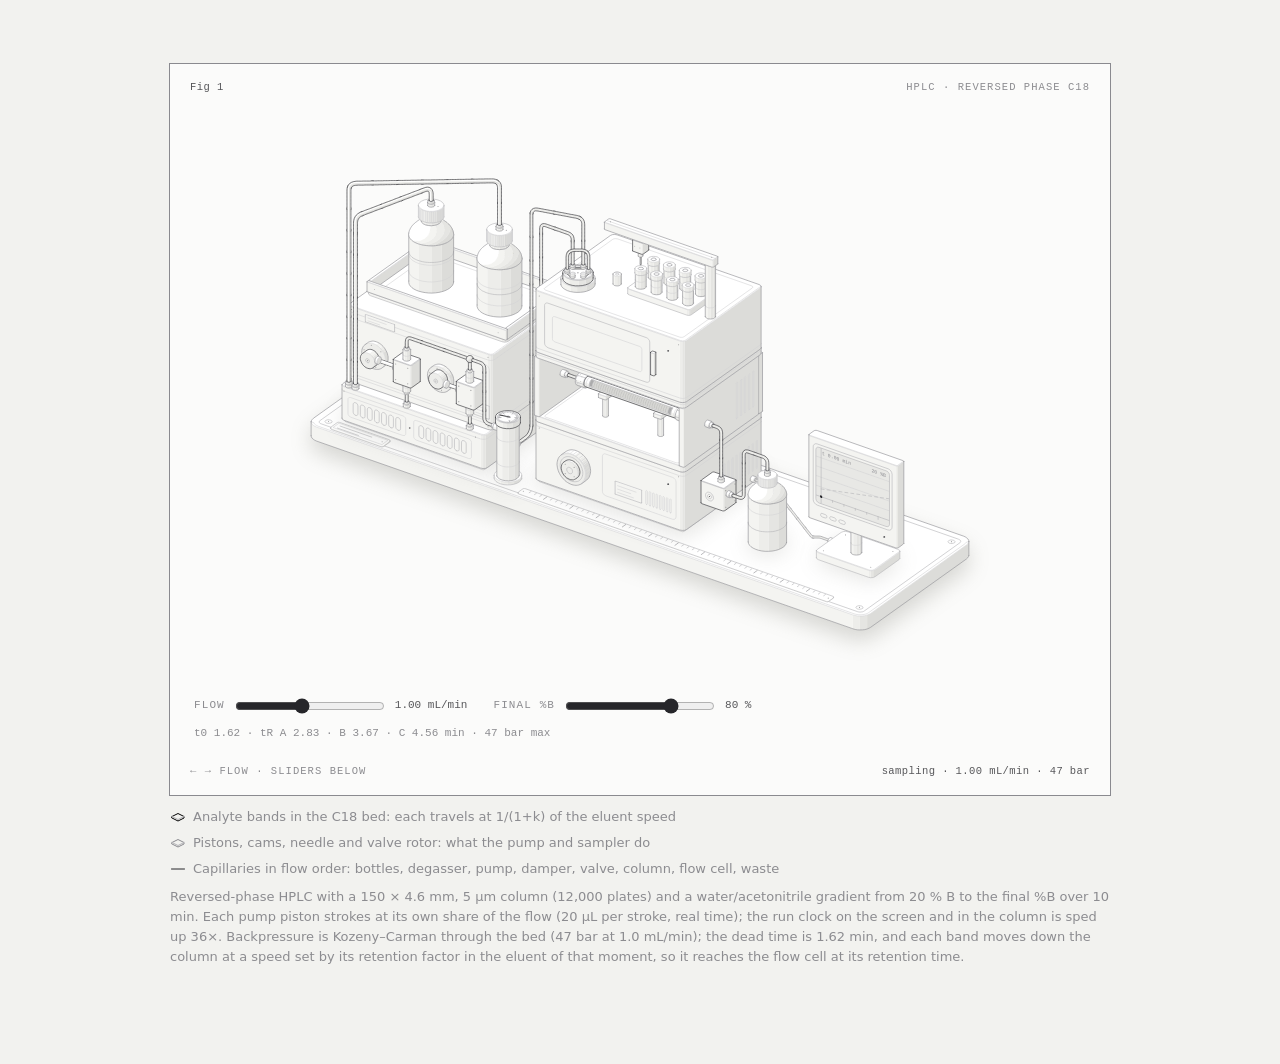
==== commit f0570cef: "Add isometric XRF figure, shared tour fix and instruments index Co-Authored-By: Claude Sonnet 5.5 <n" ====
--- a/hplc/hplc-light.html
+++ b/hplc/hplc-light.html
@@ -905,7 +905,7 @@
   const liveEl = document.querySelector("[data-live]");
   const tour = opts.tour ?? [];
   const idle = opts.idle ?? 3600;
-  let raf = 0, last = 0, visible = false, touring = !media.matches, idleTimer = 0, stop = 0, quiet = 0;
+  let raf = 0, last = 0, visible = false, touring = !media.matches, idleTimer = 0, stop = 0, quiet = 0, held = false;
   function tick(now) {
     const dt = last ? Math.min((now - last) / 1000, 1 / 30) : 1 / 60;
     last = now;
@@ -920,14 +920,15 @@
   function steer(next) {
     touring = false;
     clearTimeout(idleTimer);
-    idleTimer = setTimeout(() => { touring = !media.matches; }, idle);
+    idleTimer = setTimeout(() => { touring = !media.matches && !held; }, idle);
     opts.apply(next);
     announce();
     if (media.matches) opts.rest();
     else start();
   }
-  const pause = () => { touring = false; clearTimeout(idleTimer); };
-  const resumeLater = () => { clearTimeout(idleTimer); idleTimer = setTimeout(() => { touring = !media.matches; }, idle); };
+  // while the pointer is over the stage or it has focus, the tour stays paused (held); it resumes idle ms after both leave
+  const pause = () => { held = true; touring = false; clearTimeout(idleTimer); };
+  const resumeLater = () => { held = stage.matches(":hover") || document.activeElement === stage; clearTimeout(idleTimer); idleTimer = setTimeout(() => { touring = !media.matches && !held; }, idle); };
   const key = opts.key;
   if (key) stage.addEventListener("keydown", (event) => {
     const step = event.shiftKey ? key.big : key.step;
